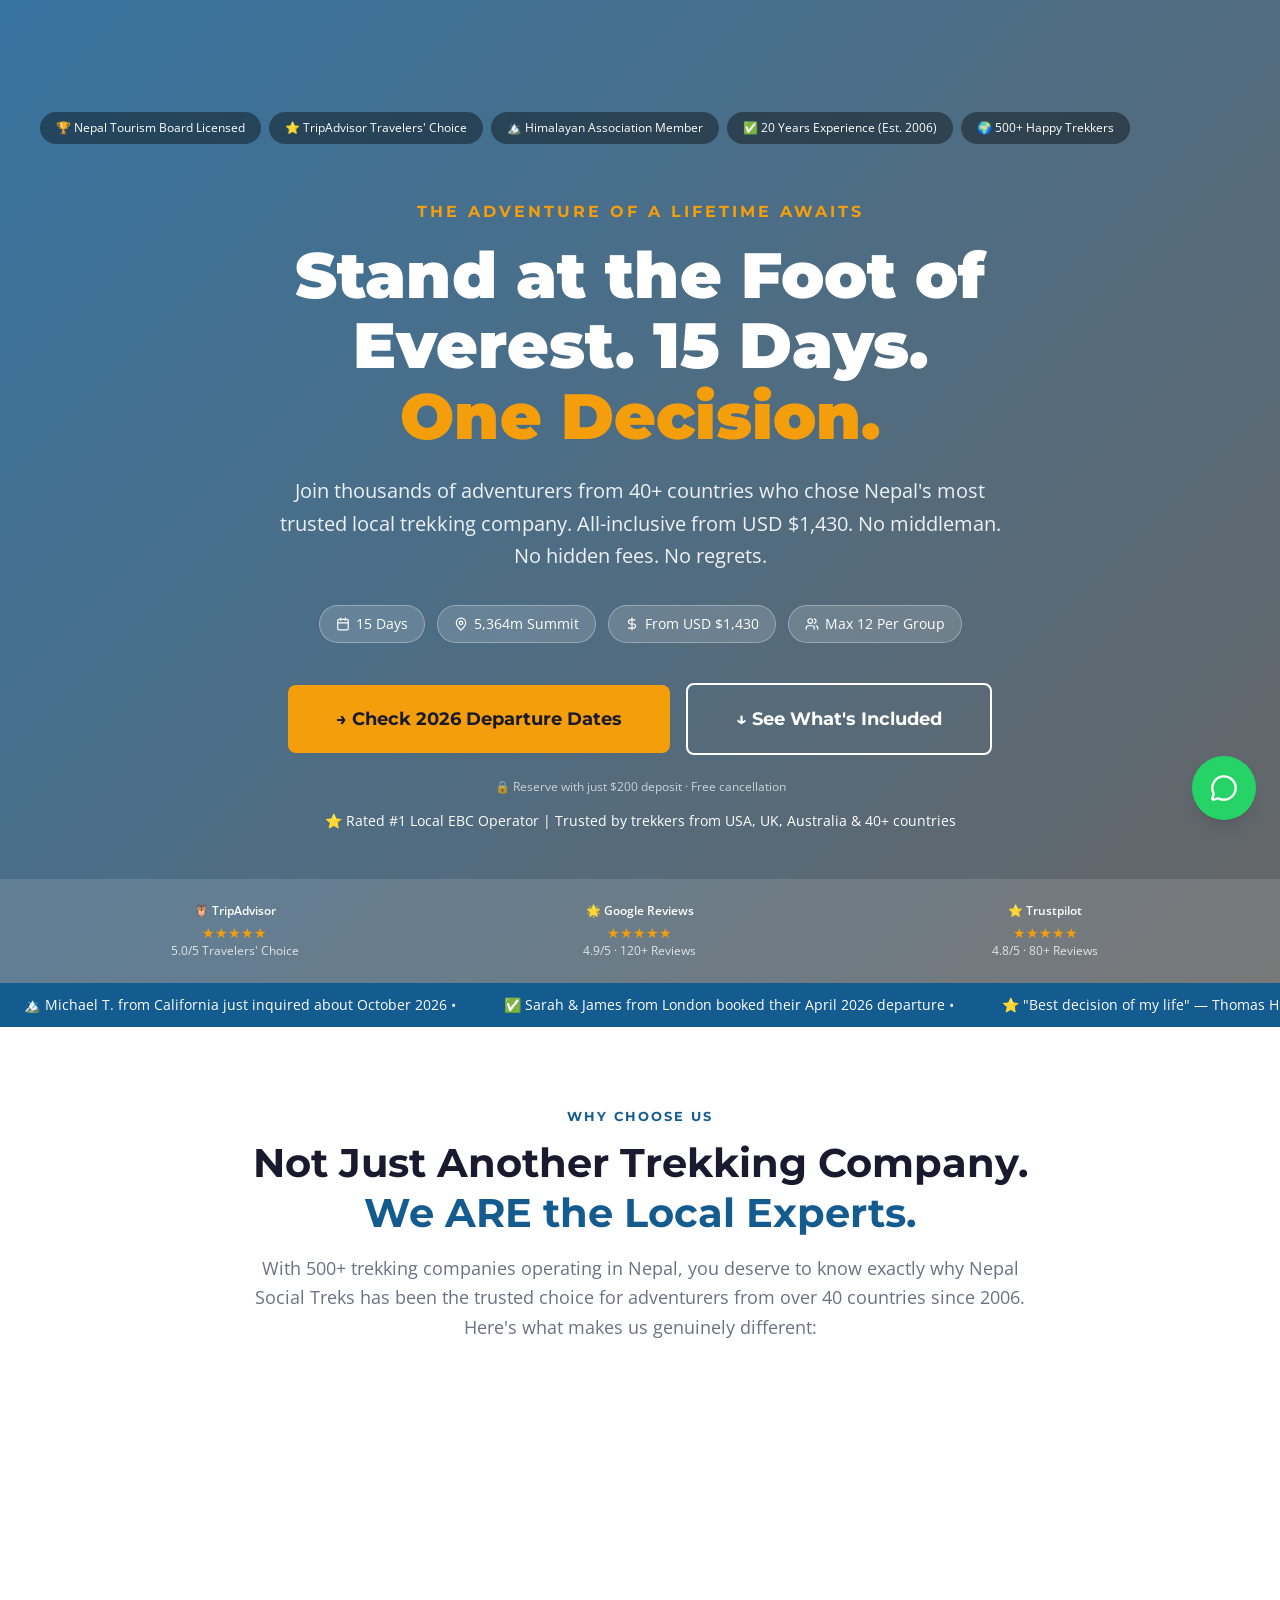
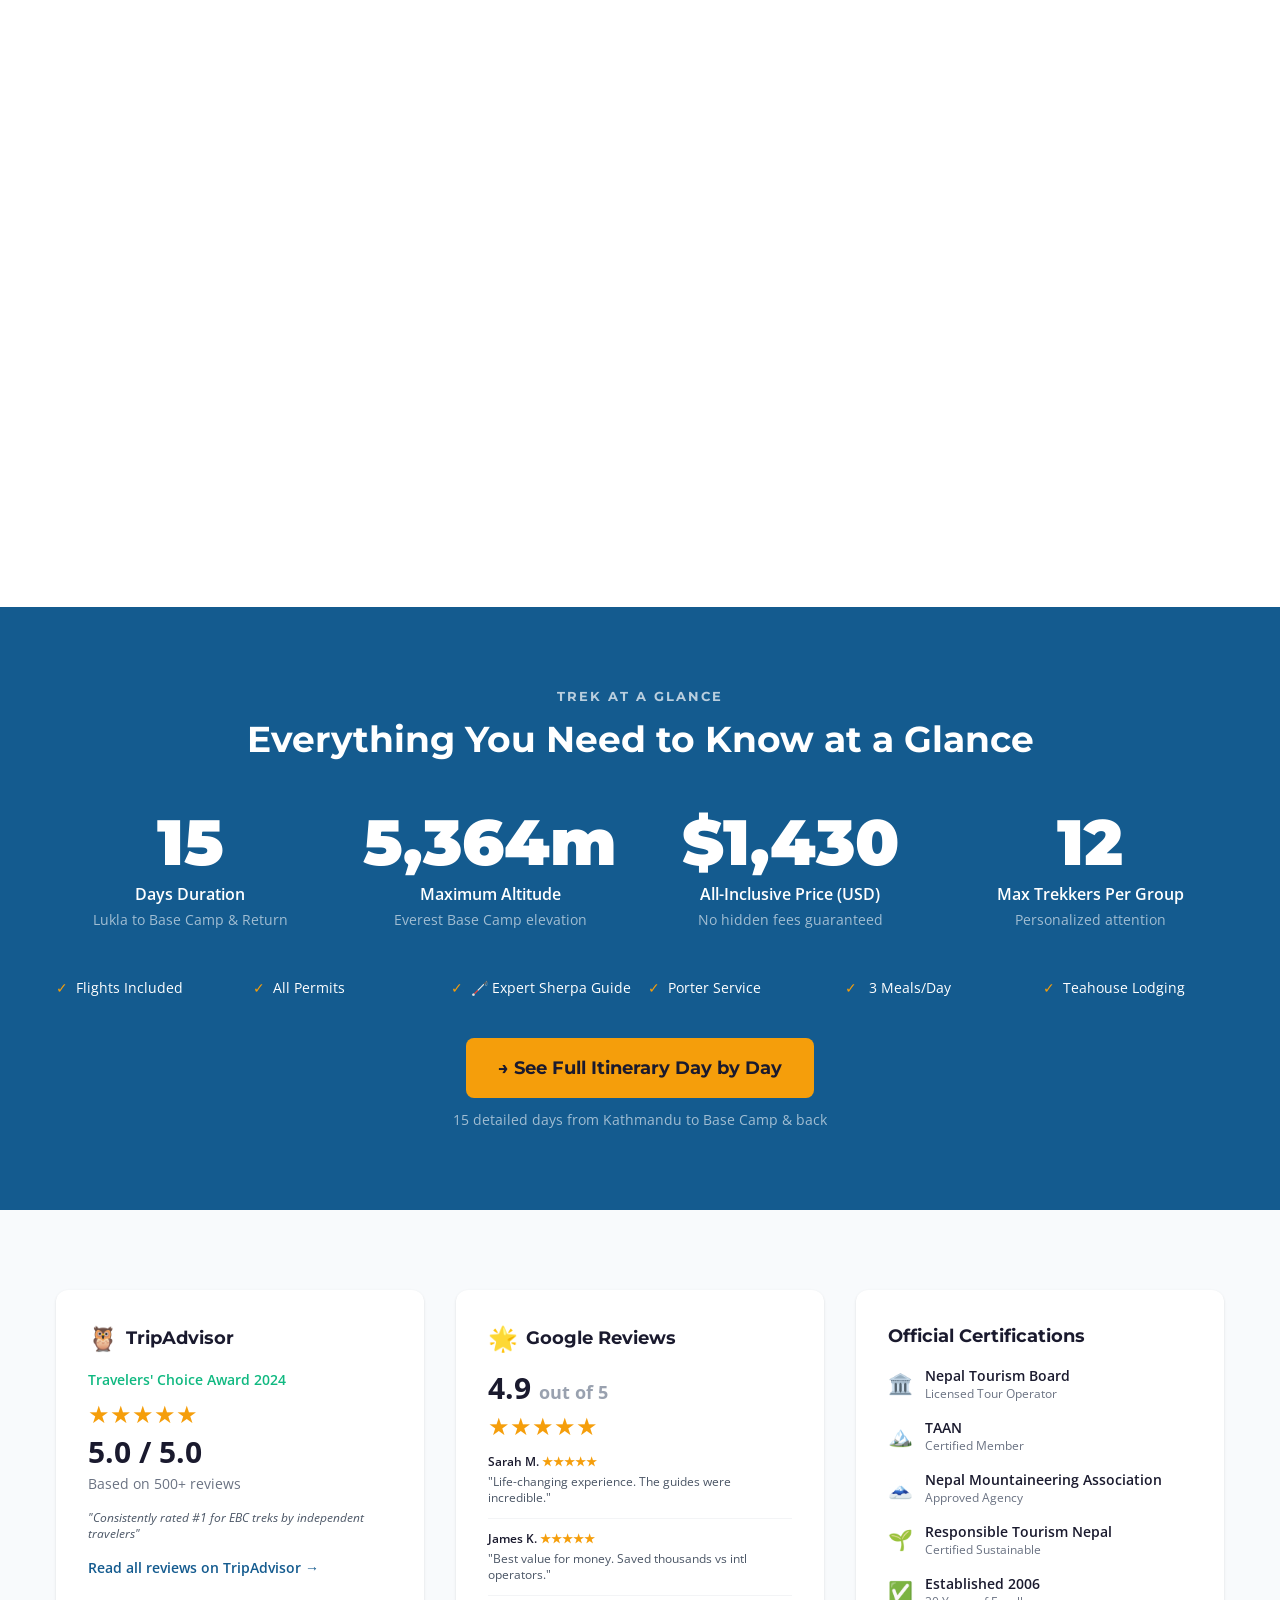
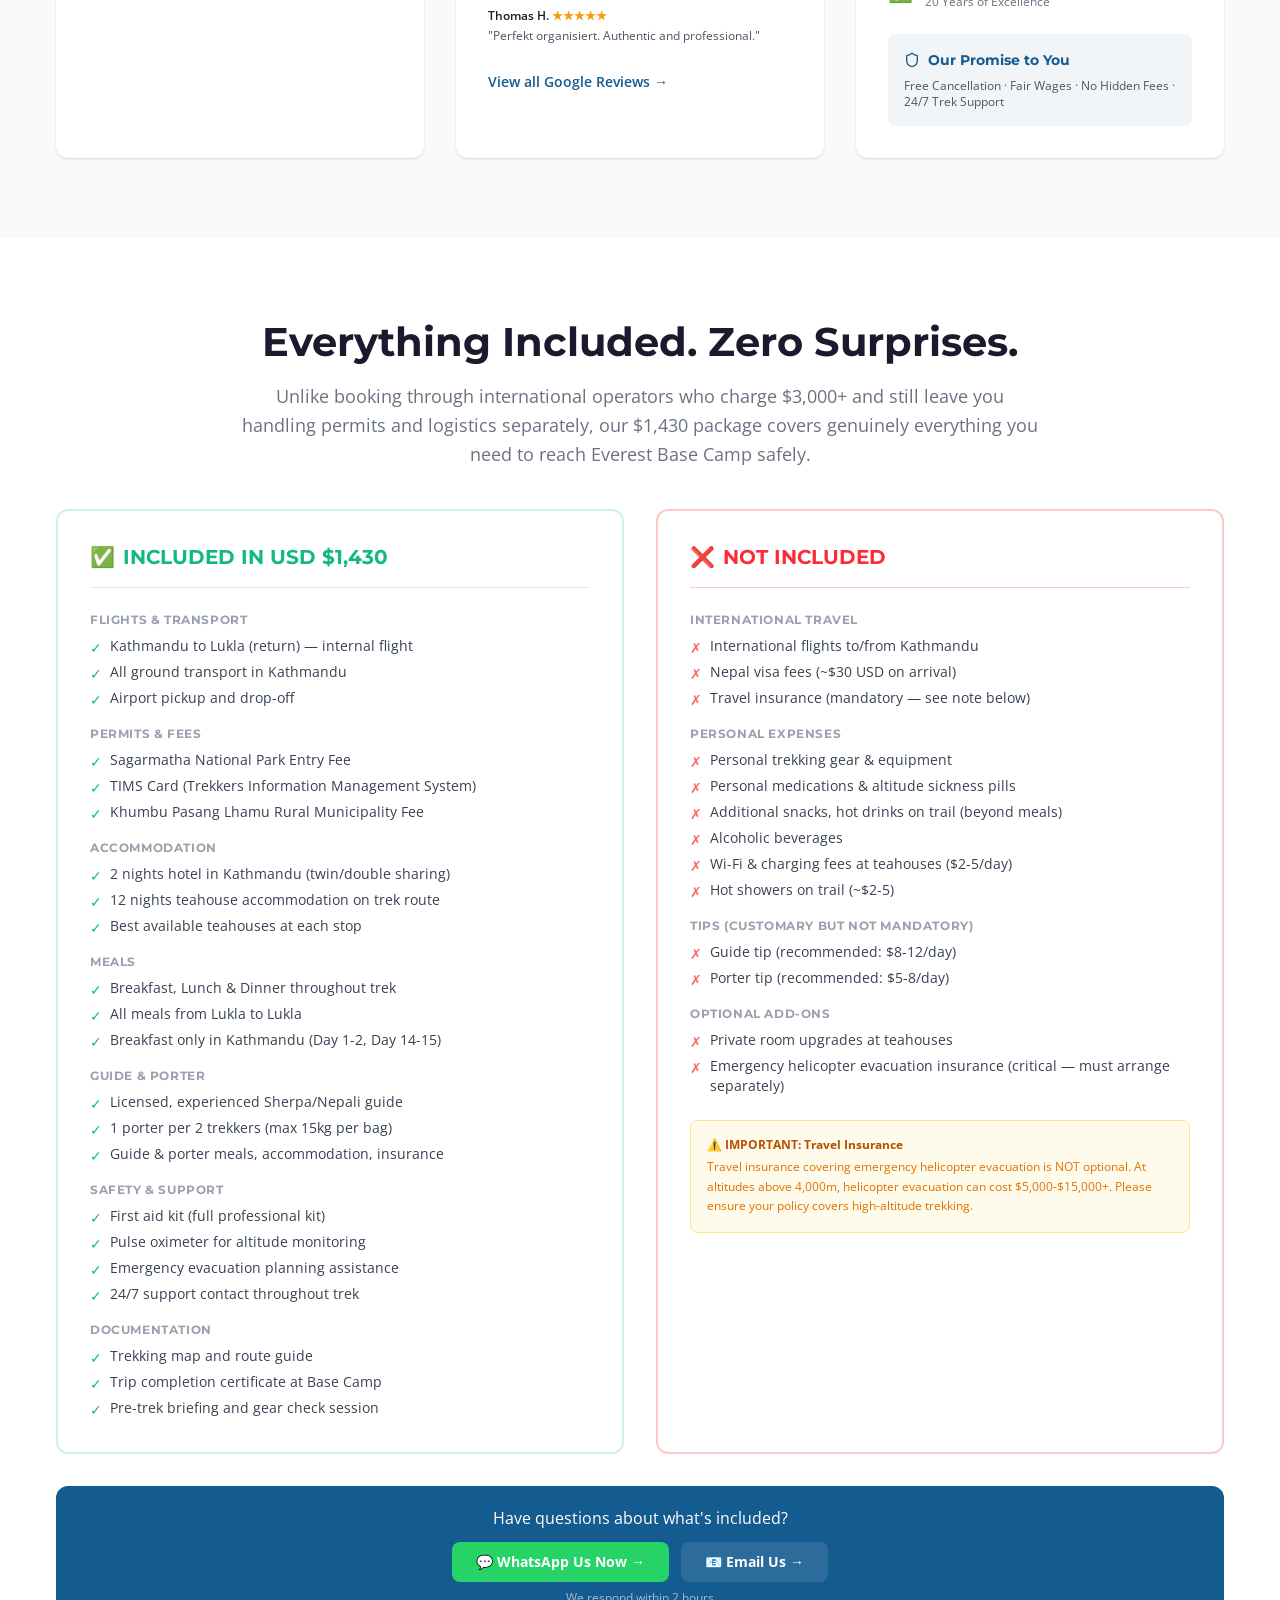
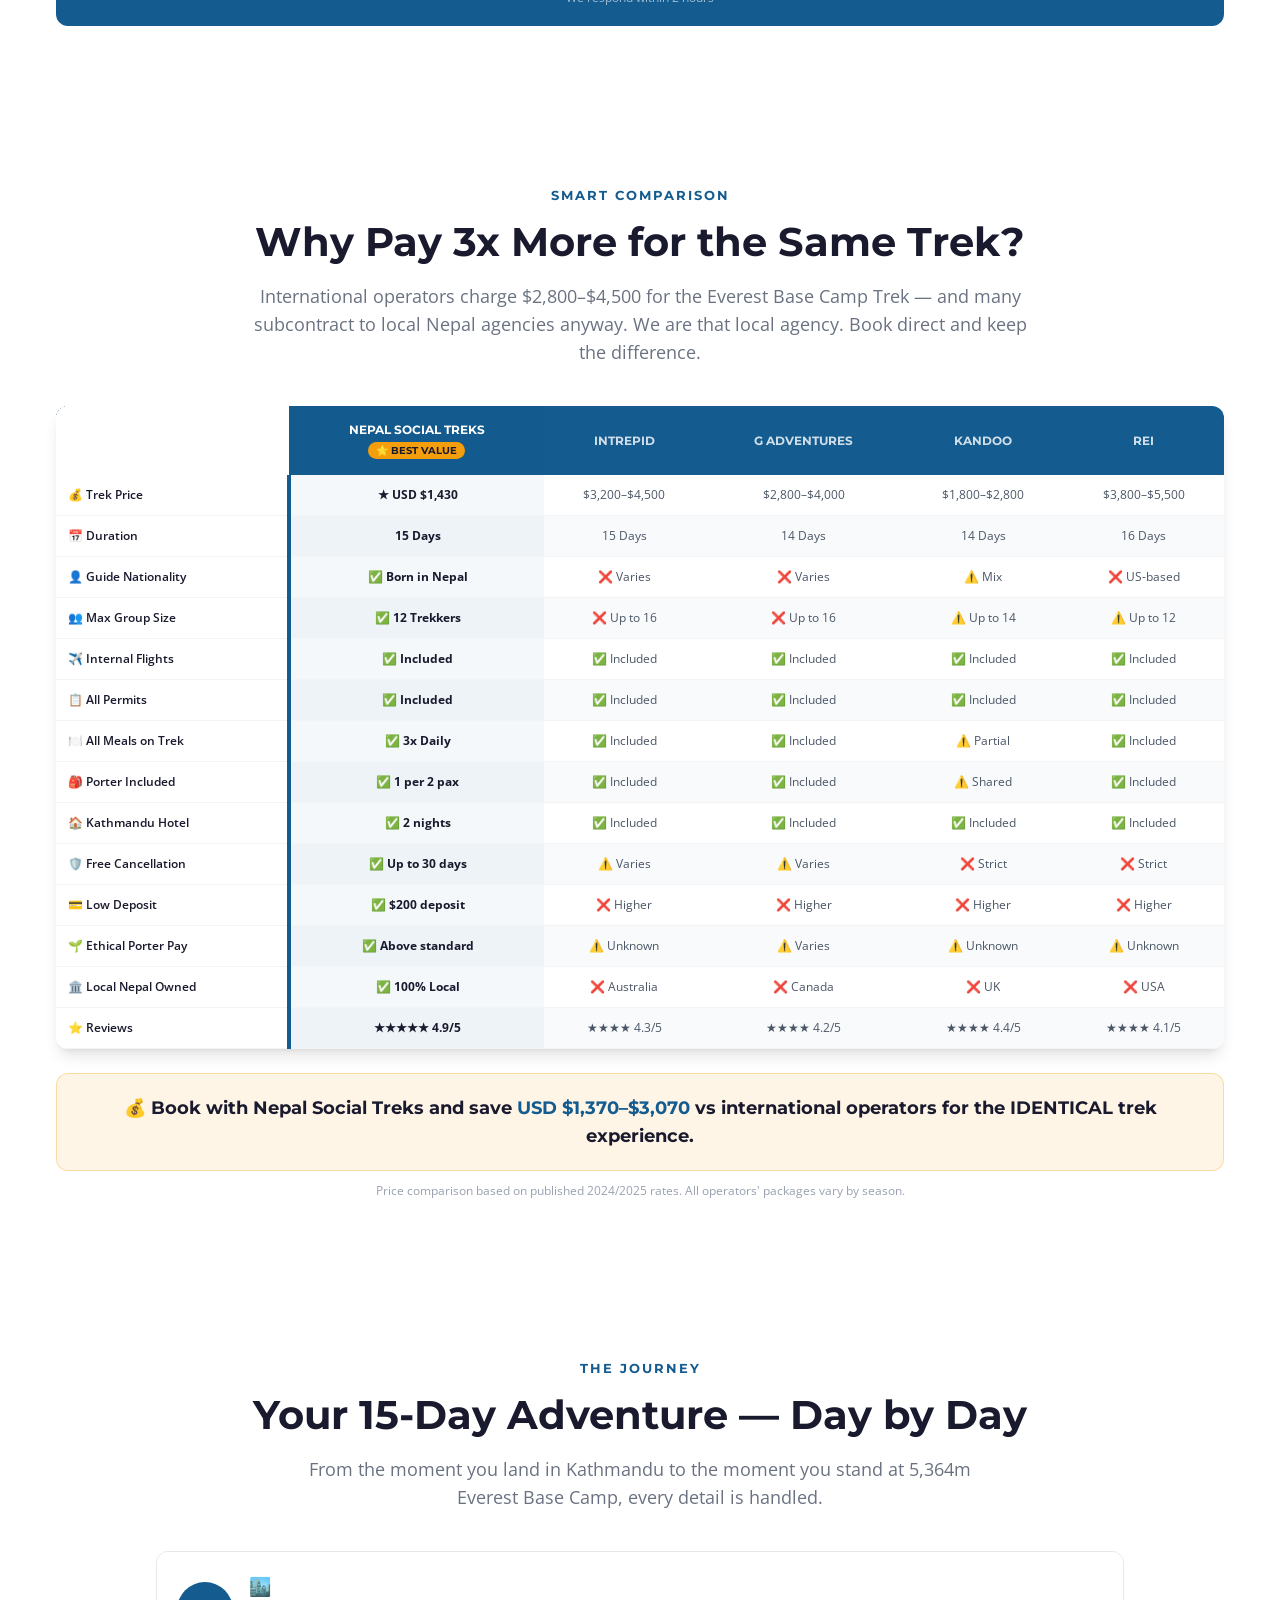
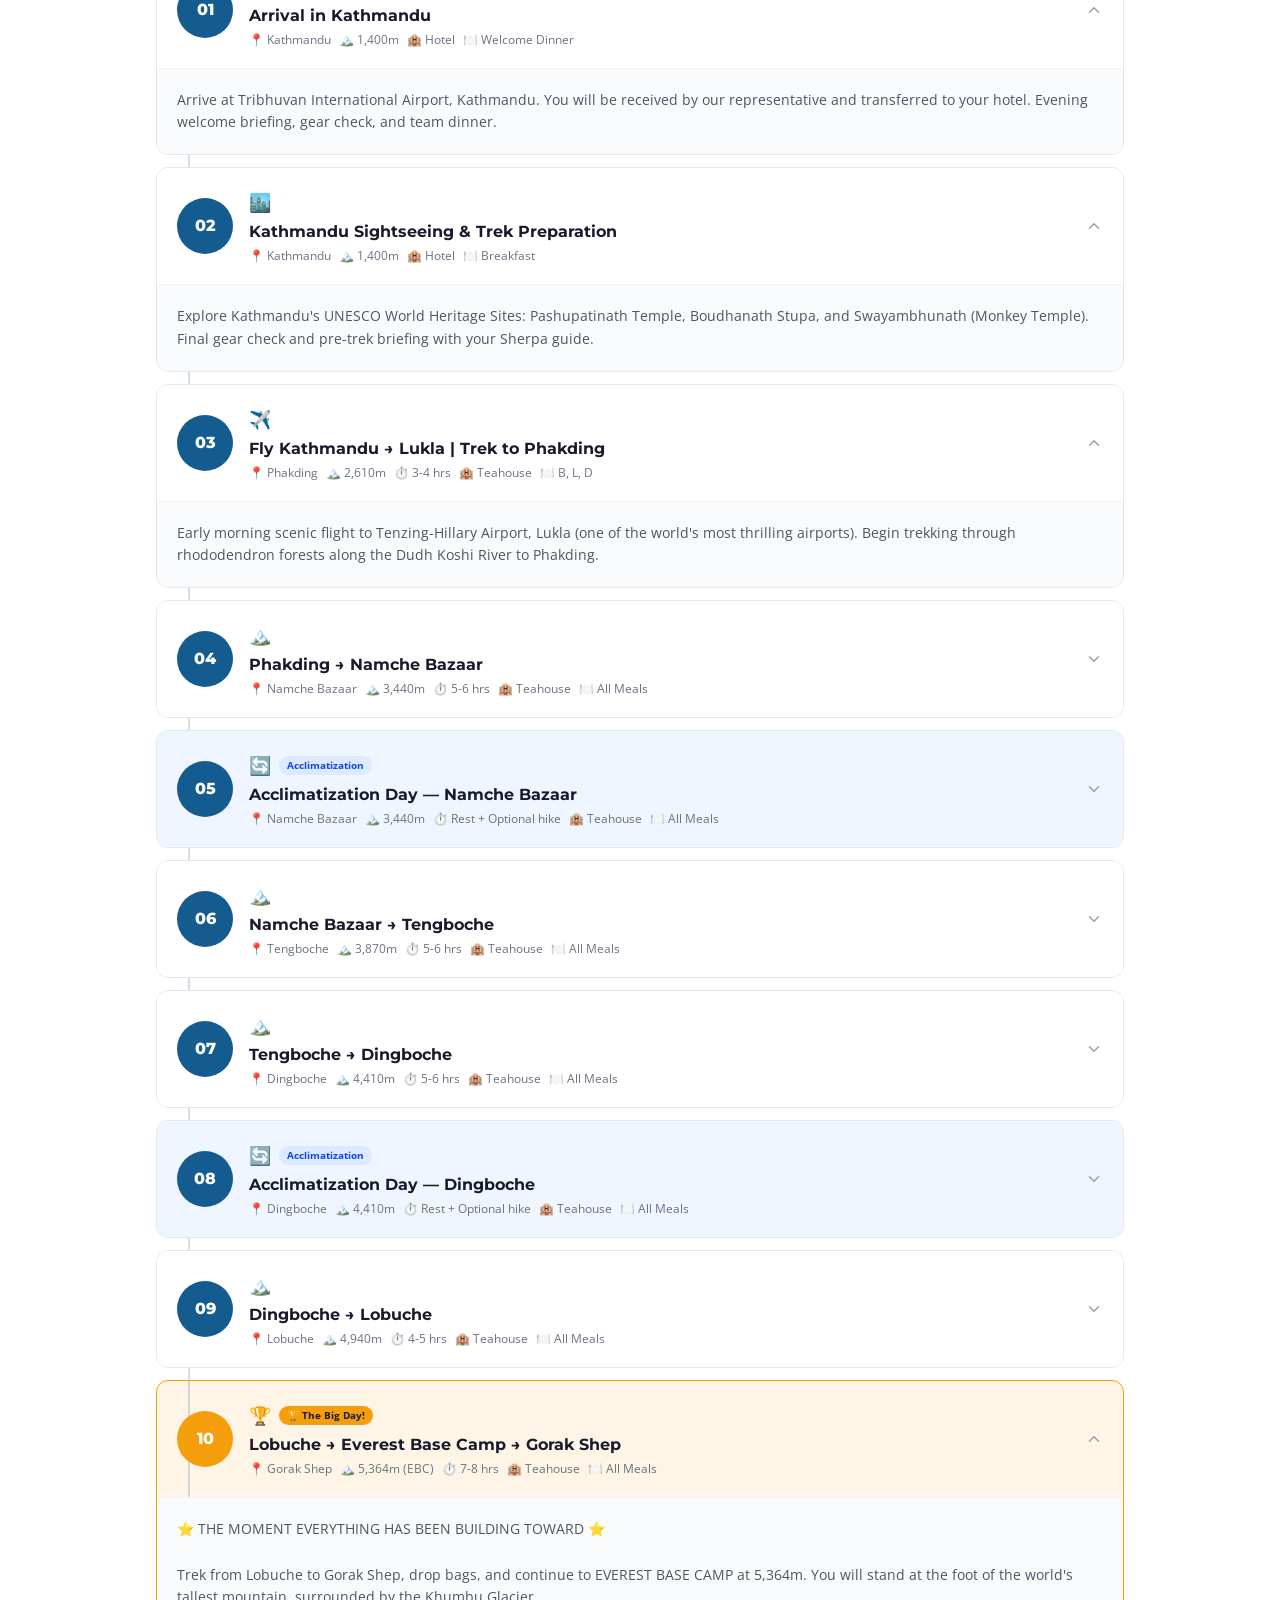
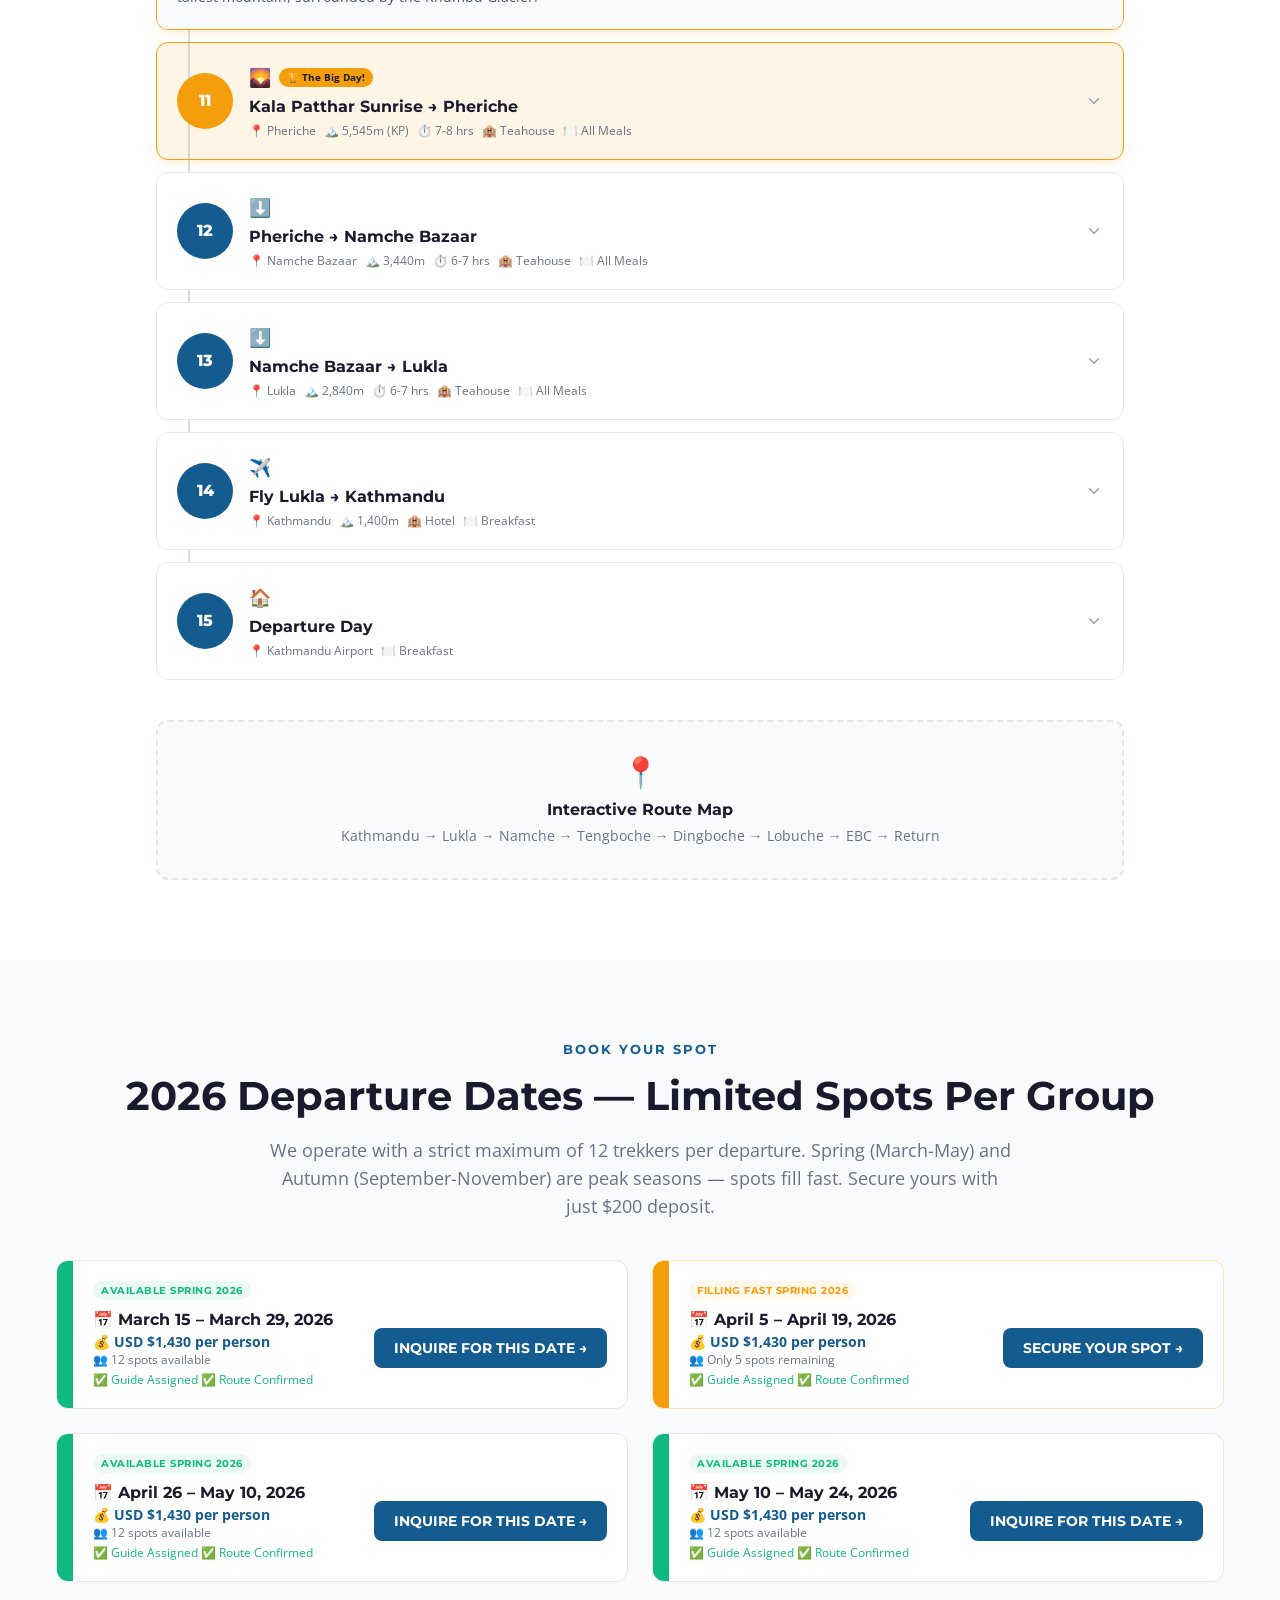
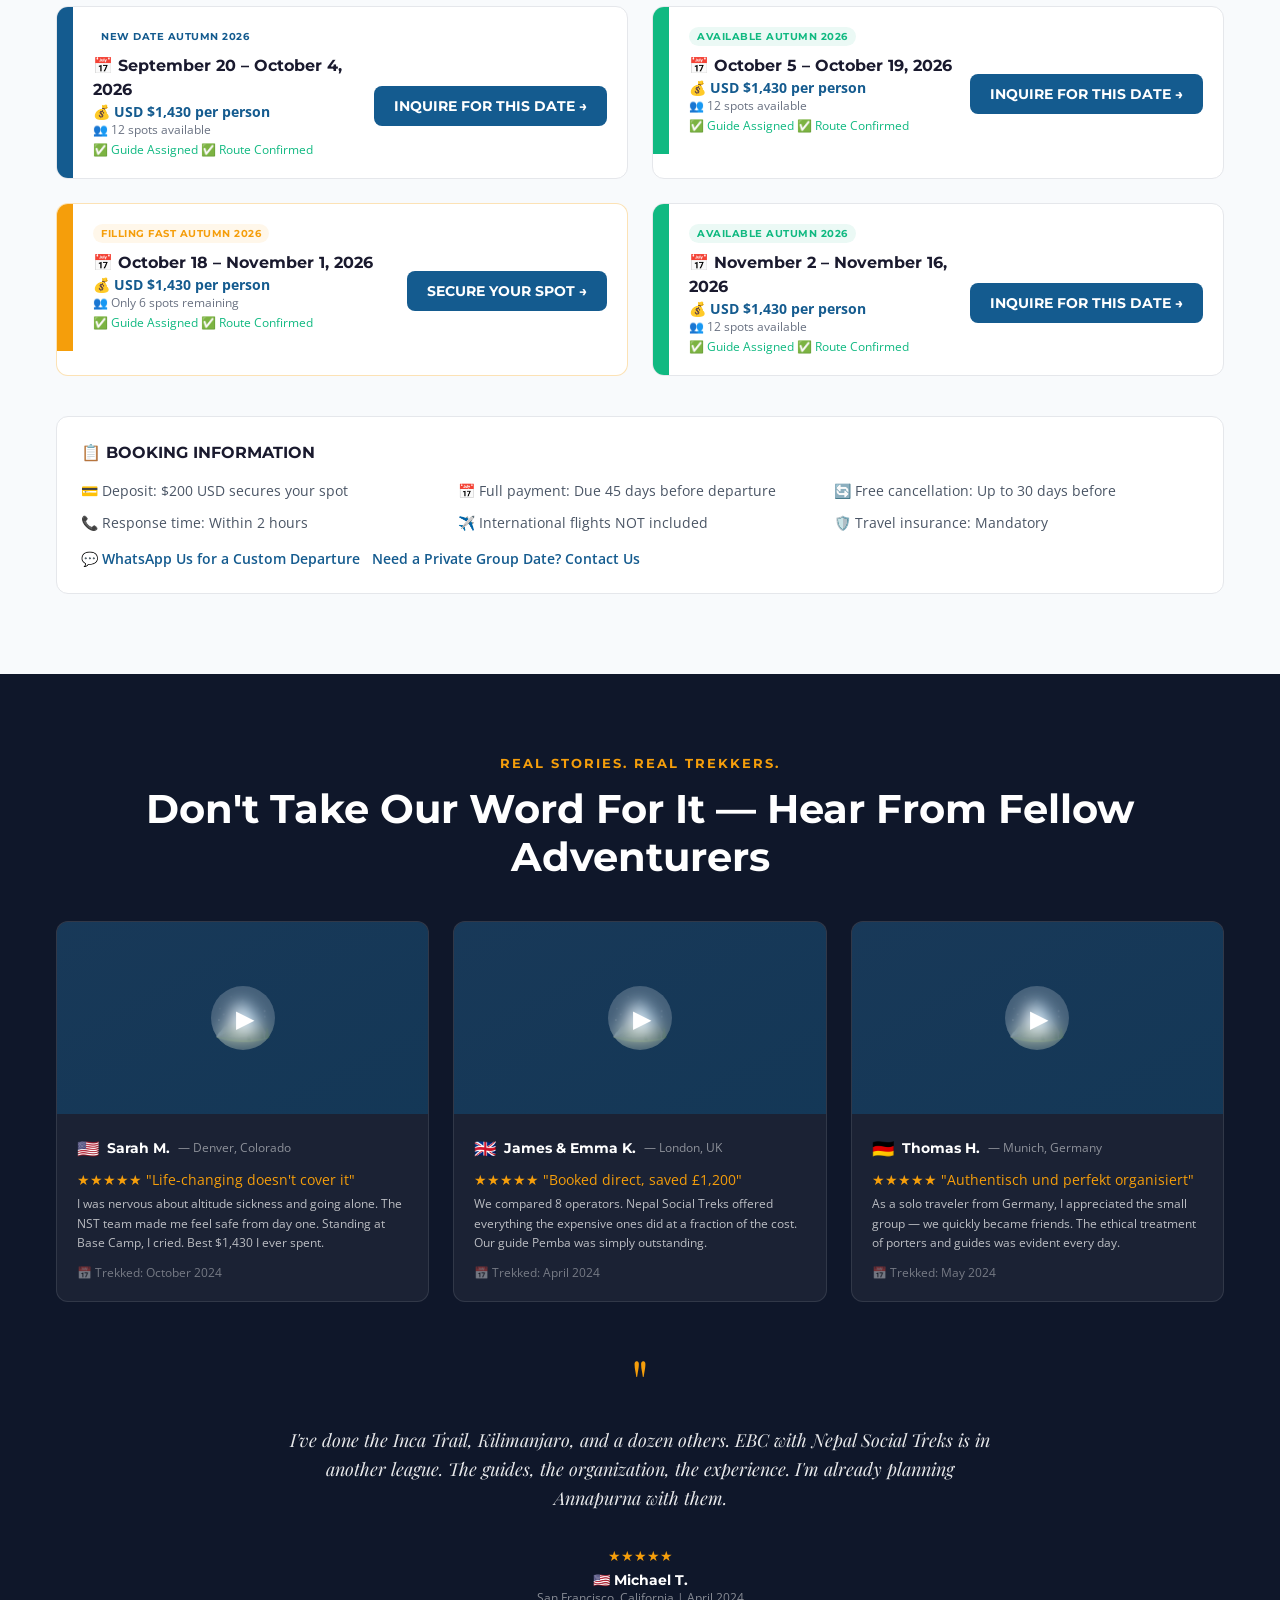
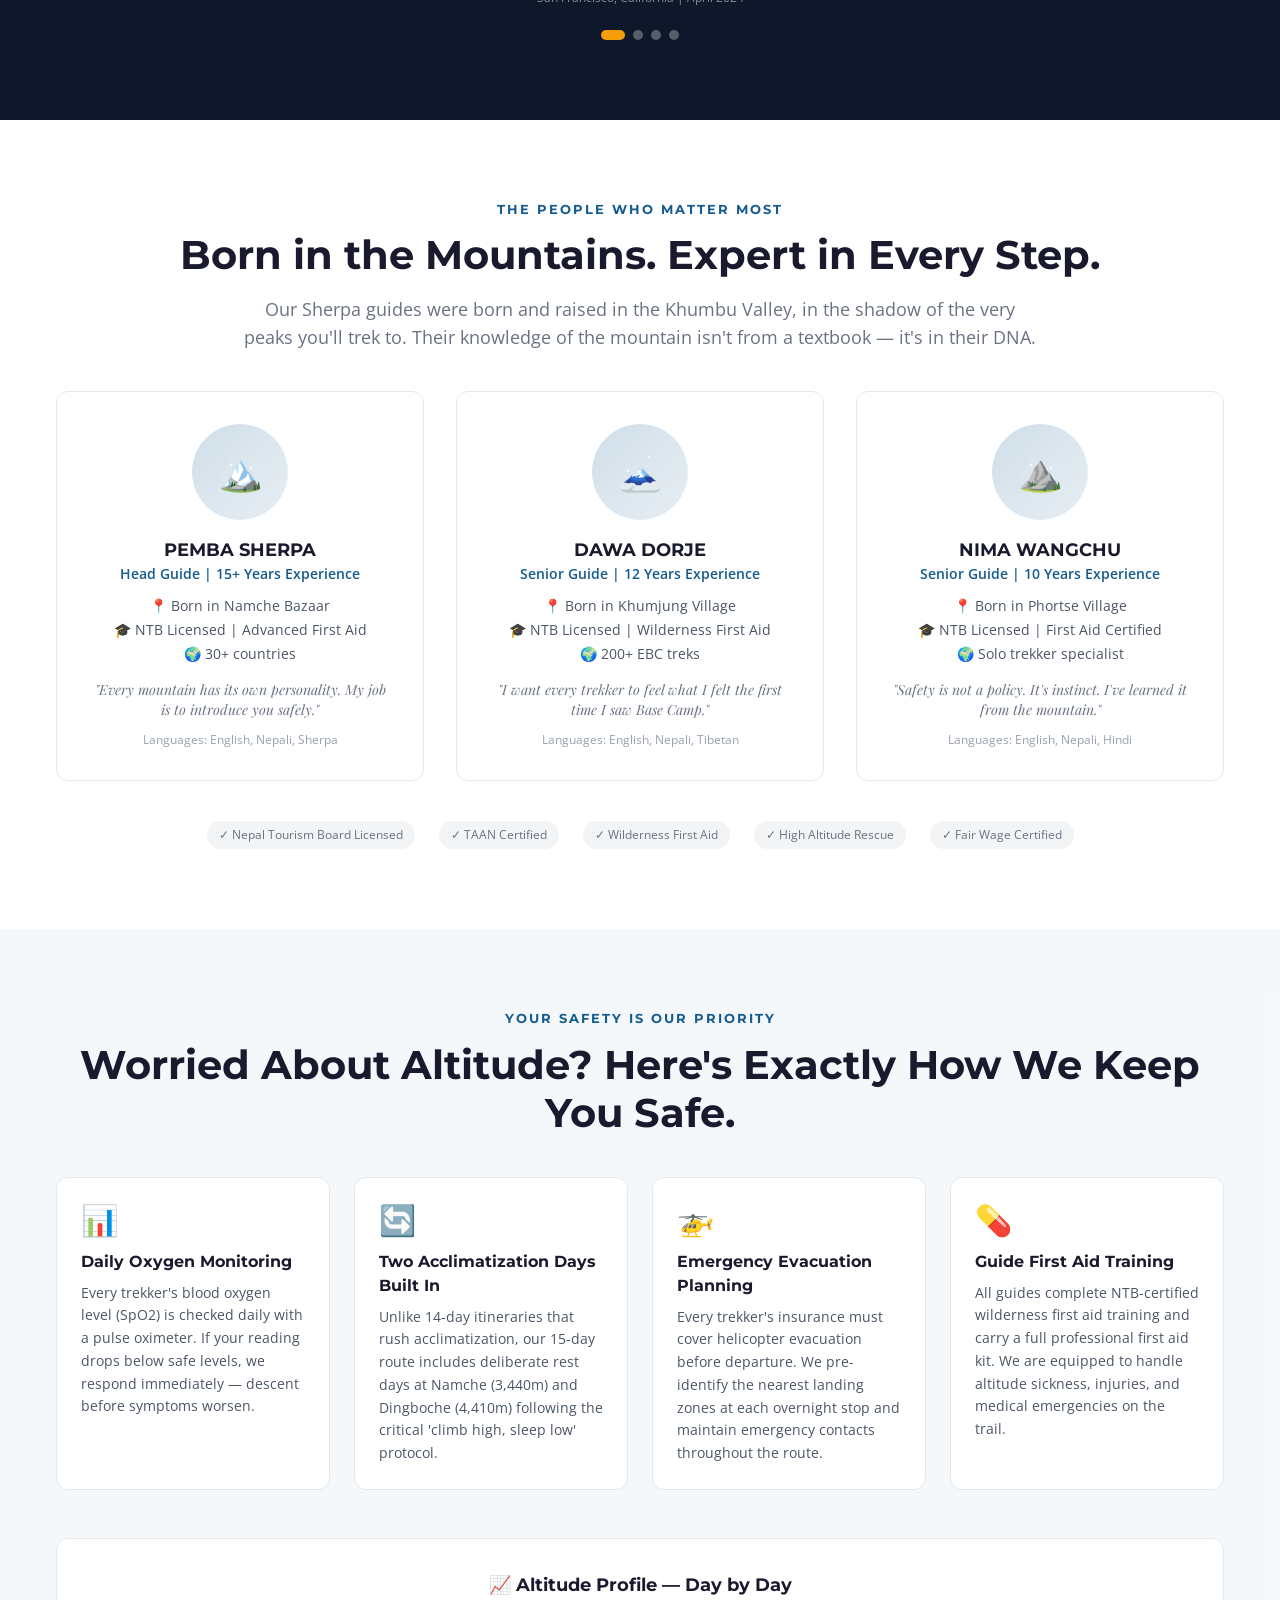
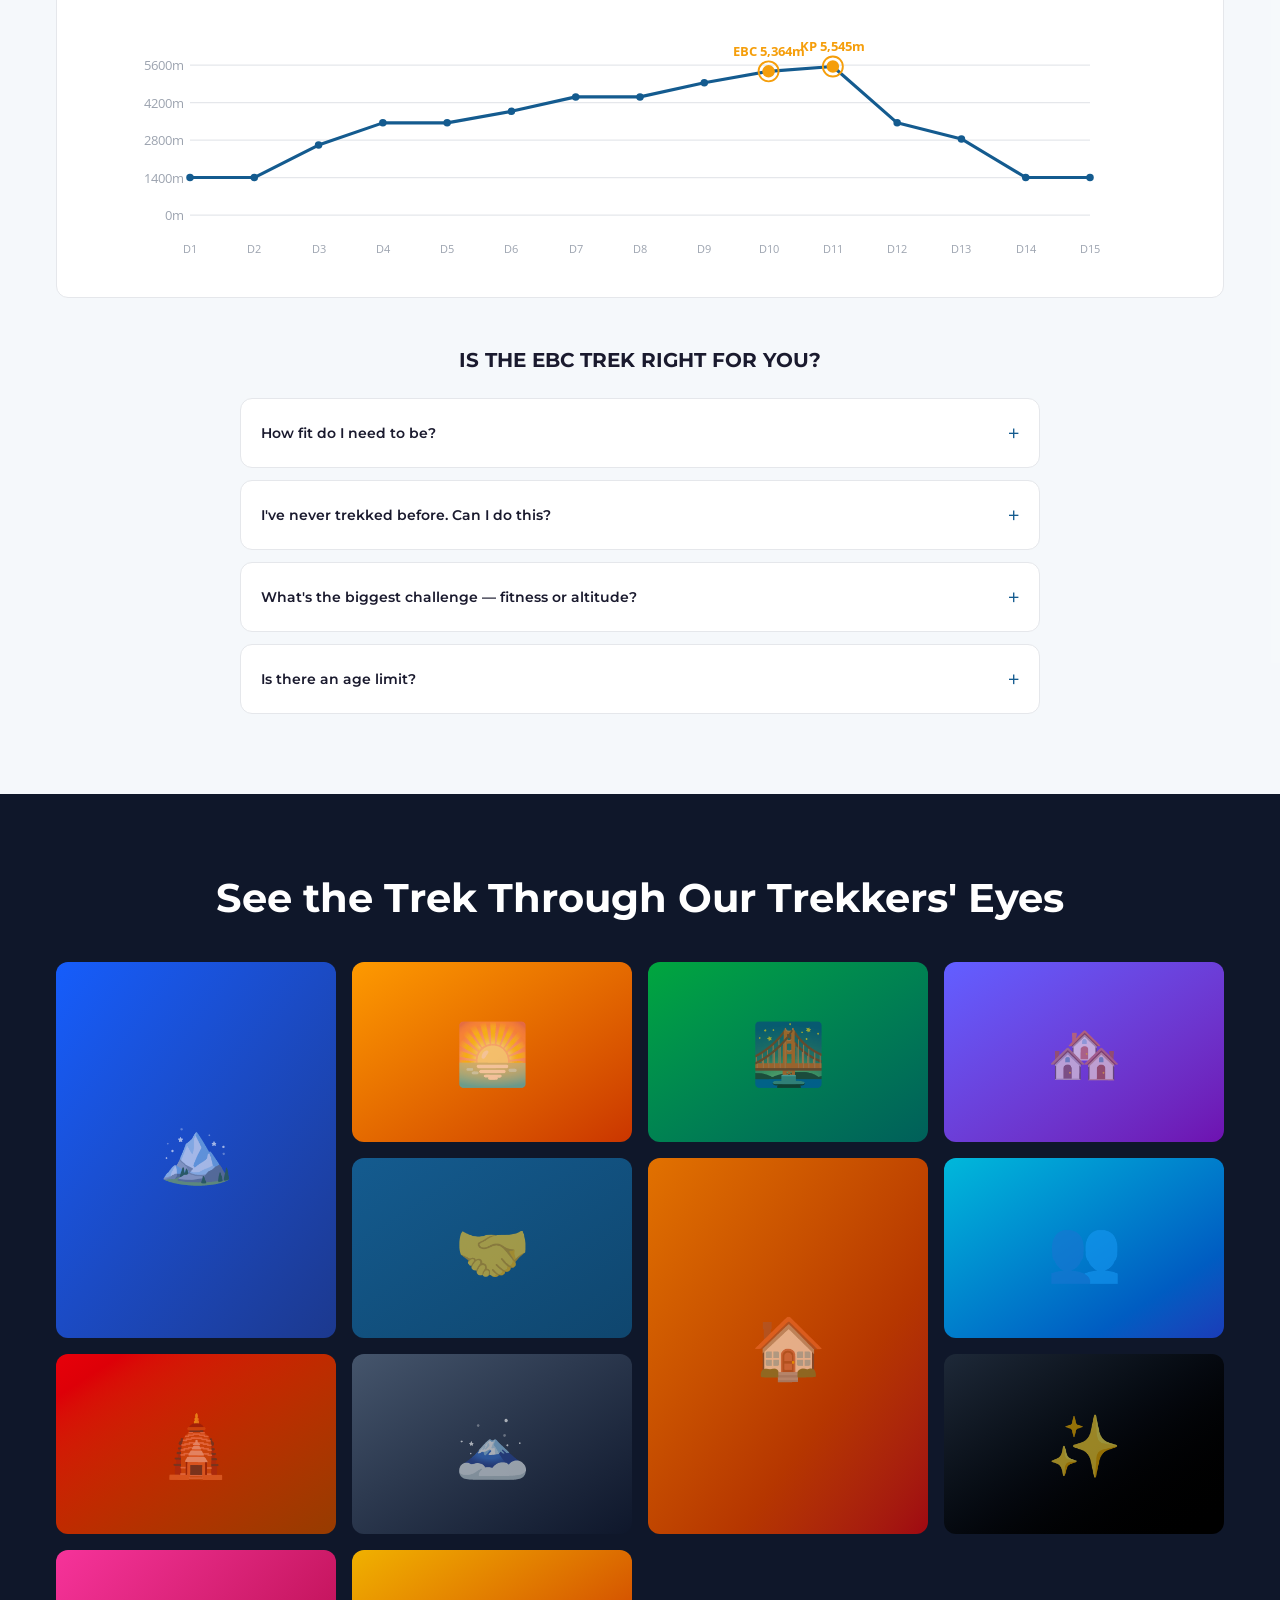
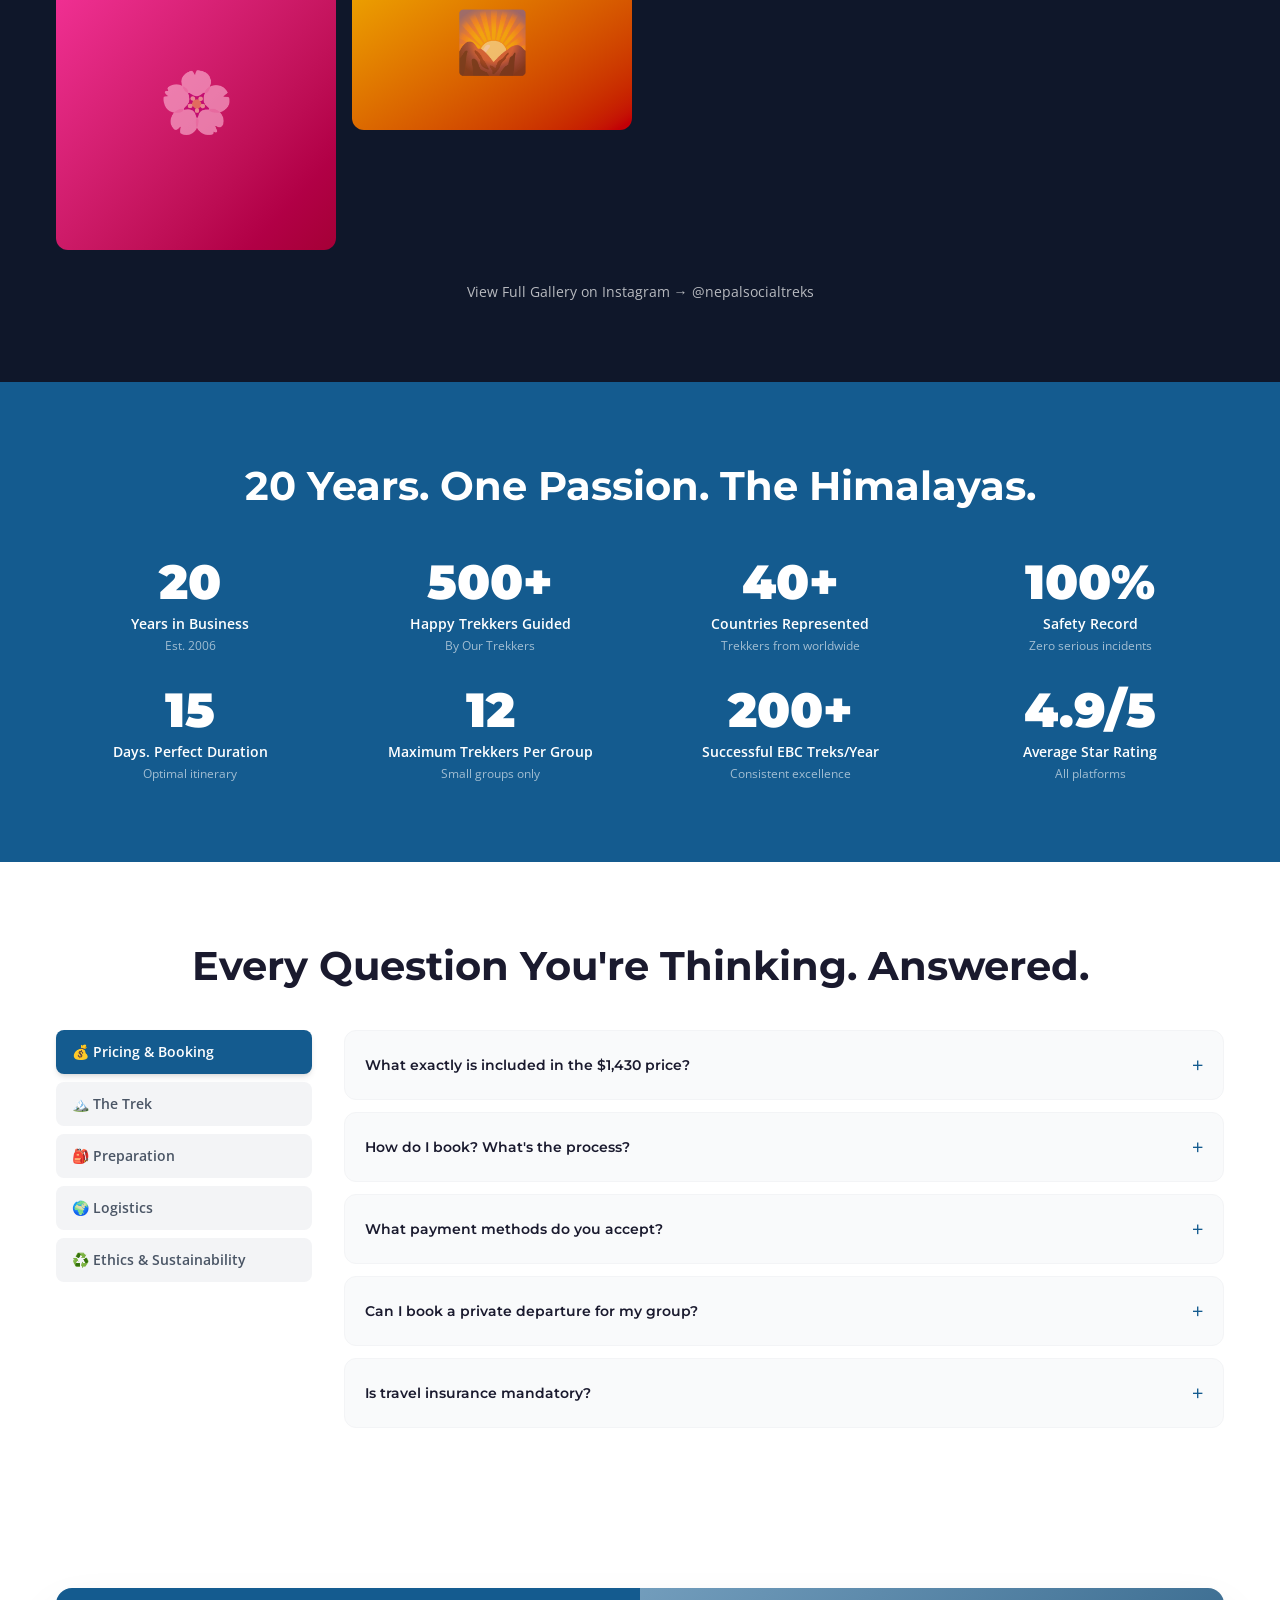
==== copied.html @ 4dfc7434 "Initial commit: EBC landing pages + certifications grid redesign Redesign the Official Certification" ====
<html lang="en">

<head>
    <meta charset="UTF-8">
    <meta name="viewport" content="width=device-width, initial-scale=1.0">
    <title>Everest Base Camp Trek 2026 | 15 Days from $1,430 | Nepal Social Treks</title>
    <meta name="description"
        content="Trek to Everest Base Camp with Nepal's #1 local trekking company. 15-day all-inclusive package from USD $1,430. Expert Sherpa guides, small groups (max 12), free cancellation. Est. 2006. Book direct &amp; save.">
    <link rel="preconnect" href="https://fonts.googleapis.com">
    <link rel="preconnect" href="https://fonts.gstatic.com" crossorigin="">
    <link
        href="https://fonts.googleapis.com/css2?family=Montserrat:wght@400;600;700;800;900&amp;family=Open+Sans:wght@400;500;600;700&amp;family=Playfair+Display:ital,wght@0,400;0,700;1,400;1,700&amp;display=swap"
        rel="stylesheet">
    <script type="module"
        crossorigin="">(function () { const h = document.createElement("link").relList; if (h && h.supports && h.supports("modulepreload")) return; for (const E of document.querySelectorAll('link[rel="modulepreload"]')) o(E); new MutationObserver(E => { for (const C of E) if (C.type === "childList") for (const U of C.addedNodes) U.tagName === "LINK" && U.rel === "modulepreload" && o(U) }).observe(document, { childList: !0, subtree: !0 }); function j(E) { const C = {}; return E.integrity && (C.integrity = E.integrity), E.referrerPolicy && (C.referrerPolicy = E.referrerPolicy), E.crossOrigin === "use-credentials" ? C.credentials = "include" : E.crossOrigin === "anonymous" ? C.credentials = "omit" : C.credentials = "same-origin", C } function o(E) { if (E.ep) return; E.ep = !0; const C = j(E); fetch(E.href, C) } })(); var cs = { exports: {} }, Sn = {}; var pd; function c0() { if (pd) return Sn; pd = 1; var y = Symbol.for("react.transitional.element"), h = Symbol.for("react.fragment"); function j(o, E, C) { var U = null; if (C !== void 0 && (U = "" + C), E.key !== void 0 && (U = "" + E.key), "key" in E) { C = {}; for (var be in E) be !== "key" && (C[be] = E[be]) } else C = E; return E = C.ref, { $$typeof: y, type: o, key: U, ref: E !== void 0 ? E : null, props: C } } return Sn.Fragment = h, Sn.jsx = j, Sn.jsxs = j, Sn } var vd; function s0() { return vd || (vd = 1, cs.exports = c0()), cs.exports } var u = s0(), ss = { exports: {} }, k = {}; var bd; function r0() { if (bd) return k; bd = 1; var y = Symbol.for("react.transitional.element"), h = Symbol.for("react.portal"), j = Symbol.for("react.fragment"), o = Symbol.for("react.strict_mode"), E = Symbol.for("react.profiler"), C = Symbol.for("react.consumer"), U = Symbol.for("react.context"), be = Symbol.for("react.forward_ref"), D = Symbol.for("react.suspense"), b = Symbol.for("react.memo"), Z = Symbol.for("react.lazy"), H = Symbol.for("react.activity"), le = Symbol.iterator; function Be(d) { return d === null || typeof d != "object" ? null : (d = le && d[le] || d["@@iterator"], typeof d == "function" ? d : null) } var Re = { isMounted: function () { return !1 }, enqueueForceUpdate: function () { }, enqueueReplaceState: function () { }, enqueueSetState: function () { } }, Oe = Object.assign, vt = {}; function $e(d, z, M) { this.props = d, this.context = z, this.refs = vt, this.updater = M || Re } $e.prototype.isReactComponent = {}, $e.prototype.setState = function (d, z) { if (typeof d != "object" && typeof d != "function" && d != null) throw Error("takes an object of state variables to update or a function which returns an object of state variables."); this.updater.enqueueSetState(this, d, z, "setState") }, $e.prototype.forceUpdate = function (d) { this.updater.enqueueForceUpdate(this, d, "forceUpdate") }; function $t() { } $t.prototype = $e.prototype; function we(d, z, M) { this.props = d, this.context = z, this.refs = vt, this.updater = M || Re } var st = we.prototype = new $t; st.constructor = we, Oe(st, $e.prototype), st.isPureReactComponent = !0; var Tt = Array.isArray; function Xe() { } var F = { H: null, A: null, T: null, S: null }, ke = Object.prototype.hasOwnProperty; function Et(d, z, M) { var R = M.ref; return { $$typeof: y, type: d, key: z, ref: R !== void 0 ? R : null, props: M } } function Ll(d, z) { return Et(d.type, z, d.props) } function At(d) { return typeof d == "object" && d !== null && d.$$typeof === y } function Ge(d) { var z = { "=": "=0", ":": "=2" }; return "$" + d.replace(/[=:]/g, function (M) { return z[M] }) } var Sl = /\/+/g; function Ct(d, z) { return typeof d == "object" && d !== null && d.key != null ? Ge("" + d.key) : z.toString(36) } function bt(d) { switch (d.status) { case "fulfilled": return d.value; case "rejected": throw d.reason; default: switch (typeof d.status == "string" ? d.then(Xe, Xe) : (d.status = "pending", d.then(function (z) { d.status === "pending" && (d.status = "fulfilled", d.value = z) }, function (z) { d.status === "pending" && (d.status = "rejected", d.reason = z) })), d.status) { case "fulfilled": return d.value; case "rejected": throw d.reason } }throw d } function S(d, z, M, R, G) { var K = typeof d; (K === "undefined" || K === "boolean") && (d = null); var ae = !1; if (d === null) ae = !0; else switch (K) { case "bigint": case "string": case "number": ae = !0; break; case "object": switch (d.$$typeof) { case y: case h: ae = !0; break; case Z: return ae = d._init, S(ae(d._payload), z, M, R, G) } }if (ae) return G = G(d), ae = R === "" ? "." + Ct(d, 0) : R, Tt(G) ? (M = "", ae != null && (M = ae.replace(Sl, "$&/") + "/"), S(G, z, M, "", function (Oa) { return Oa })) : G != null && (At(G) && (G = Ll(G, M + (G.key == null || d && d.key === G.key ? "" : ("" + G.key).replace(Sl, "$&/") + "/") + ae)), z.push(G)), 1; ae = 0; var qe = R === "" ? "." : R + ":"; if (Tt(d)) for (var ye = 0; ye < d.length; ye++)R = d[ye], K = qe + Ct(R, ye), ae += S(R, z, M, K, G); else if (ye = Be(d), typeof ye == "function") for (d = ye.call(d), ye = 0; !(R = d.next()).done;)R = R.value, K = qe + Ct(R, ye++), ae += S(R, z, M, K, G); else if (K === "object") { if (typeof d.then == "function") return S(bt(d), z, M, R, G); throw z = String(d), Error("Objects are not valid as a React child (found: " + (z === "[object Object]" ? "object with keys {" + Object.keys(d).join(", ") + "}" : z) + "). If you meant to render a collection of children, use an array instead.") } return ae } function O(d, z, M) { if (d == null) return d; var R = [], G = 0; return S(d, R, "", "", function (K) { return z.call(M, K, G++) }), R } function X(d) { if (d._status === -1) { var z = d._result; z = z(), z.then(function (M) { (d._status === 0 || d._status === -1) && (d._status = 1, d._result = M) }, function (M) { (d._status === 0 || d._status === -1) && (d._status = 2, d._result = M) }), d._status === -1 && (d._status = 0, d._result = z) } if (d._status === 1) return d._result.default; throw d._result } var ue = typeof reportError == "function" ? reportError : function (d) { if (typeof window == "object" && typeof window.ErrorEvent == "function") { var z = new window.ErrorEvent("error", { bubbles: !0, cancelable: !0, message: typeof d == "object" && d !== null && typeof d.message == "string" ? String(d.message) : String(d), error: d }); if (!window.dispatchEvent(z)) return } else if (typeof process == "object" && typeof process.emit == "function") { process.emit("uncaughtException", d); return } console.error(d) }, fe = { map: O, forEach: function (d, z, M) { O(d, function () { z.apply(this, arguments) }, M) }, count: function (d) { var z = 0; return O(d, function () { z++ }), z }, toArray: function (d) { return O(d, function (z) { return z }) || [] }, only: function (d) { if (!At(d)) throw Error("React.Children.only expected to receive a single React element child."); return d } }; return k.Activity = H, k.Children = fe, k.Component = $e, k.Fragment = j, k.Profiler = E, k.PureComponent = we, k.StrictMode = o, k.Suspense = D, k.__CLIENT_INTERNALS_DO_NOT_USE_OR_WARN_USERS_THEY_CANNOT_UPGRADE = F, k.__COMPILER_RUNTIME = { __proto__: null, c: function (d) { return F.H.useMemoCache(d) } }, k.cache = function (d) { return function () { return d.apply(null, arguments) } }, k.cacheSignal = function () { return null }, k.cloneElement = function (d, z, M) { if (d == null) throw Error("The argument must be a React element, but you passed " + d + "."); var R = Oe({}, d.props), G = d.key; if (z != null) for (K in z.key !== void 0 && (G = "" + z.key), z) !ke.call(z, K) || K === "key" || K === "__self" || K === "__source" || K === "ref" && z.ref === void 0 || (R[K] = z[K]); var K = arguments.length - 2; if (K === 1) R.children = M; else if (1 < K) { for (var ae = Array(K), qe = 0; qe < K; qe++)ae[qe] = arguments[qe + 2]; R.children = ae } return Et(d.type, G, R) }, k.createContext = function (d) { return d = { $$typeof: U, _currentValue: d, _currentValue2: d, _threadCount: 0, Provider: null, Consumer: null }, d.Provider = d, d.Consumer = { $$typeof: C, _context: d }, d }, k.createElement = function (d, z, M) { var R, G = {}, K = null; if (z != null) for (R in z.key !== void 0 && (K = "" + z.key), z) ke.call(z, R) && R !== "key" && R !== "__self" && R !== "__source" && (G[R] = z[R]); var ae = arguments.length - 2; if (ae === 1) G.children = M; else if (1 < ae) { for (var qe = Array(ae), ye = 0; ye < ae; ye++)qe[ye] = arguments[ye + 2]; G.children = qe } if (d && d.defaultProps) for (R in ae = d.defaultProps, ae) G[R] === void 0 && (G[R] = ae[R]); return Et(d, K, G) }, k.createRef = function () { return { current: null } }, k.forwardRef = function (d) { return { $$typeof: be, render: d } }, k.isValidElement = At, k.lazy = function (d) { return { $$typeof: Z, _payload: { _status: -1, _result: d }, _init: X } }, k.memo = function (d, z) { return { $$typeof: b, type: d, compare: z === void 0 ? null : z } }, k.startTransition = function (d) { var z = F.T, M = {}; F.T = M; try { var R = d(), G = F.S; G !== null && G(M, R), typeof R == "object" && R !== null && typeof R.then == "function" && R.then(Xe, ue) } catch (K) { ue(K) } finally { z !== null && M.types !== null && (z.types = M.types), F.T = z } }, k.unstable_useCacheRefresh = function () { return F.H.useCacheRefresh() }, k.use = function (d) { return F.H.use(d) }, k.useActionState = function (d, z, M) { return F.H.useActionState(d, z, M) }, k.useCallback = function (d, z) { return F.H.useCallback(d, z) }, k.useContext = function (d) { return F.H.useContext(d) }, k.useDebugValue = function () { }, k.useDeferredValue = function (d, z) { return F.H.useDeferredValue(d, z) }, k.useEffect = function (d, z) { return F.H.useEffect(d, z) }, k.useEffectEvent = function (d) { return F.H.useEffectEvent(d) }, k.useId = function () { return F.H.useId() }, k.useImperativeHandle = function (d, z, M) { return F.H.useImperativeHandle(d, z, M) }, k.useInsertionEffect = function (d, z) { return F.H.useInsertionEffect(d, z) }, k.useLayoutEffect = function (d, z) { return F.H.useLayoutEffect(d, z) }, k.useMemo = function (d, z) { return F.H.useMemo(d, z) }, k.useOptimistic = function (d, z) { return F.H.useOptimistic(d, z) }, k.useReducer = function (d, z, M) { return F.H.useReducer(d, z, M) }, k.useRef = function (d) { return F.H.useRef(d) }, k.useState = function (d) { return F.H.useState(d) }, k.useSyncExternalStore = function (d, z, M) { return F.H.useSyncExternalStore(d, z, M) }, k.useTransition = function () { return F.H.useTransition() }, k.version = "19.2.3", k } var Nd; function hs() { return Nd || (Nd = 1, ss.exports = r0()), ss.exports } var q = hs(), rs = { exports: {} }, jn = {}, fs = { exports: {} }, os = {}; var Sd; function f0() { return Sd || (Sd = 1, (function (y) { function h(S, O) { var X = S.length; S.push(O); e: for (; 0 < X;) { var ue = X - 1 >>> 1, fe = S[ue]; if (0 < E(fe, O)) S[ue] = O, S[X] = fe, X = ue; else break e } } function j(S) { return S.length === 0 ? null : S[0] } function o(S) { if (S.length === 0) return null; var O = S[0], X = S.pop(); if (X !== O) { S[0] = X; e: for (var ue = 0, fe = S.length, d = fe >>> 1; ue < d;) { var z = 2 * (ue + 1) - 1, M = S[z], R = z + 1, G = S[R]; if (0 > E(M, X)) R < fe && 0 > E(G, M) ? (S[ue] = G, S[R] = X, ue = R) : (S[ue] = M, S[z] = X, ue = z); else if (R < fe && 0 > E(G, X)) S[ue] = G, S[R] = X, ue = R; else break e } } return O } function E(S, O) { var X = S.sortIndex - O.sortIndex; return X !== 0 ? X : S.id - O.id } if (y.unstable_now = void 0, typeof performance == "object" && typeof performance.now == "function") { var C = performance; y.unstable_now = function () { return C.now() } } else { var U = Date, be = U.now(); y.unstable_now = function () { return U.now() - be } } var D = [], b = [], Z = 1, H = null, le = 3, Be = !1, Re = !1, Oe = !1, vt = !1, $e = typeof setTimeout == "function" ? setTimeout : null, $t = typeof clearTimeout == "function" ? clearTimeout : null, we = typeof setImmediate < "u" ? setImmediate : null; function st(S) { for (var O = j(b); O !== null;) { if (O.callback === null) o(b); else if (O.startTime <= S) o(b), O.sortIndex = O.expirationTime, h(D, O); else break; O = j(b) } } function Tt(S) { if (Oe = !1, st(S), !Re) if (j(D) !== null) Re = !0, Xe || (Xe = !0, Ge()); else { var O = j(b); O !== null && bt(Tt, O.startTime - S) } } var Xe = !1, F = -1, ke = 5, Et = -1; function Ll() { return vt ? !0 : !(y.unstable_now() - Et < ke) } function At() { if (vt = !1, Xe) { var S = y.unstable_now(); Et = S; var O = !0; try { e: { Re = !1, Oe && (Oe = !1, $t(F), F = -1), Be = !0; var X = le; try { t: { for (st(S), H = j(D); H !== null && !(H.expirationTime > S && Ll());) { var ue = H.callback; if (typeof ue == "function") { H.callback = null, le = H.priorityLevel; var fe = ue(H.expirationTime <= S); if (S = y.unstable_now(), typeof fe == "function") { H.callback = fe, st(S), O = !0; break t } H === j(D) && o(D), st(S) } else o(D); H = j(D) } if (H !== null) O = !0; else { var d = j(b); d !== null && bt(Tt, d.startTime - S), O = !1 } } break e } finally { H = null, le = X, Be = !1 } O = void 0 } } finally { O ? Ge() : Xe = !1 } } } var Ge; if (typeof we == "function") Ge = function () { we(At) }; else if (typeof MessageChannel < "u") { var Sl = new MessageChannel, Ct = Sl.port2; Sl.port1.onmessage = At, Ge = function () { Ct.postMessage(null) } } else Ge = function () { $e(At, 0) }; function bt(S, O) { F = $e(function () { S(y.unstable_now()) }, O) } y.unstable_IdlePriority = 5, y.unstable_ImmediatePriority = 1, y.unstable_LowPriority = 4, y.unstable_NormalPriority = 3, y.unstable_Profiling = null, y.unstable_UserBlockingPriority = 2, y.unstable_cancelCallback = function (S) { S.callback = null }, y.unstable_forceFrameRate = function (S) { 0 > S || 125 < S ? console.error("forceFrameRate takes a positive int between 0 and 125, forcing frame rates higher than 125 fps is not supported") : ke = 0 < S ? Math.floor(1e3 / S) : 5 }, y.unstable_getCurrentPriorityLevel = function () { return le }, y.unstable_next = function (S) { switch (le) { case 1: case 2: case 3: var O = 3; break; default: O = le }var X = le; le = O; try { return S() } finally { le = X } }, y.unstable_requestPaint = function () { vt = !0 }, y.unstable_runWithPriority = function (S, O) { switch (S) { case 1: case 2: case 3: case 4: case 5: break; default: S = 3 }var X = le; le = S; try { return O() } finally { le = X } }, y.unstable_scheduleCallback = function (S, O, X) { var ue = y.unstable_now(); switch (typeof X == "object" && X !== null ? (X = X.delay, X = typeof X == "number" && 0 < X ? ue + X : ue) : X = ue, S) { case 1: var fe = -1; break; case 2: fe = 250; break; case 5: fe = 1073741823; break; case 4: fe = 1e4; break; default: fe = 5e3 }return fe = X + fe, S = { id: Z++, callback: O, priorityLevel: S, startTime: X, expirationTime: fe, sortIndex: -1 }, X > ue ? (S.sortIndex = X, h(b, S), j(D) === null && S === j(b) && (Oe ? ($t(F), F = -1) : Oe = !0, bt(Tt, X - ue))) : (S.sortIndex = fe, h(D, S), Re || Be || (Re = !0, Xe || (Xe = !0, Ge()))), S }, y.unstable_shouldYield = Ll, y.unstable_wrapCallback = function (S) { var O = le; return function () { var X = le; le = O; try { return S.apply(this, arguments) } finally { le = X } } } })(os)), os } var jd; function o0() { return jd || (jd = 1, fs.exports = f0()), fs.exports } var ds = { exports: {} }, He = {}; var Td; function d0() { if (Td) return He; Td = 1; var y = hs(); function h(D) { var b = "https://react.dev/errors/" + D; if (1 < arguments.length) { b += "?args[]=" + encodeURIComponent(arguments[1]); for (var Z = 2; Z < arguments.length; Z++)b += "&args[]=" + encodeURIComponent(arguments[Z]) } return "Minified React error #" + D + "; visit " + b + " for the full message or use the non-minified dev environment for full errors and additional helpful warnings." } function j() { } var o = { d: { f: j, r: function () { throw Error(h(522)) }, D: j, C: j, L: j, m: j, X: j, S: j, M: j }, p: 0, findDOMNode: null }, E = Symbol.for("react.portal"); function C(D, b, Z) { var H = 3 < arguments.length && arguments[3] !== void 0 ? arguments[3] : null; return { $$typeof: E, key: H == null ? null : "" + H, children: D, containerInfo: b, implementation: Z } } var U = y.__CLIENT_INTERNALS_DO_NOT_USE_OR_WARN_USERS_THEY_CANNOT_UPGRADE; function be(D, b) { if (D === "font") return ""; if (typeof b == "string") return b === "use-credentials" ? b : "" } return He.__DOM_INTERNALS_DO_NOT_USE_OR_WARN_USERS_THEY_CANNOT_UPGRADE = o, He.createPortal = function (D, b) { var Z = 2 < arguments.length && arguments[2] !== void 0 ? arguments[2] : null; if (!b || b.nodeType !== 1 && b.nodeType !== 9 && b.nodeType !== 11) throw Error(h(299)); return C(D, b, null, Z) }, He.flushSync = function (D) { var b = U.T, Z = o.p; try { if (U.T = null, o.p = 2, D) return D() } finally { U.T = b, o.p = Z, o.d.f() } }, He.preconnect = function (D, b) { typeof D == "string" && (b ? (b = b.crossOrigin, b = typeof b == "string" ? b === "use-credentials" ? b : "" : void 0) : b = null, o.d.C(D, b)) }, He.prefetchDNS = function (D) { typeof D == "string" && o.d.D(D) }, He.preinit = function (D, b) { if (typeof D == "string" && b && typeof b.as == "string") { var Z = b.as, H = be(Z, b.crossOrigin), le = typeof b.integrity == "string" ? b.integrity : void 0, Be = typeof b.fetchPriority == "string" ? b.fetchPriority : void 0; Z === "style" ? o.d.S(D, typeof b.precedence == "string" ? b.precedence : void 0, { crossOrigin: H, integrity: le, fetchPriority: Be }) : Z === "script" && o.d.X(D, { crossOrigin: H, integrity: le, fetchPriority: Be, nonce: typeof b.nonce == "string" ? b.nonce : void 0 }) } }, He.preinitModule = function (D, b) { if (typeof D == "string") if (typeof b == "object" && b !== null) { if (b.as == null || b.as === "script") { var Z = be(b.as, b.crossOrigin); o.d.M(D, { crossOrigin: Z, integrity: typeof b.integrity == "string" ? b.integrity : void 0, nonce: typeof b.nonce == "string" ? b.nonce : void 0 }) } } else b == null && o.d.M(D) }, He.preload = function (D, b) { if (typeof D == "string" && typeof b == "object" && b !== null && typeof b.as == "string") { var Z = b.as, H = be(Z, b.crossOrigin); o.d.L(D, Z, { crossOrigin: H, integrity: typeof b.integrity == "string" ? b.integrity : void 0, nonce: typeof b.nonce == "string" ? b.nonce : void 0, type: typeof b.type == "string" ? b.type : void 0, fetchPriority: typeof b.fetchPriority == "string" ? b.fetchPriority : void 0, referrerPolicy: typeof b.referrerPolicy == "string" ? b.referrerPolicy : void 0, imageSrcSet: typeof b.imageSrcSet == "string" ? b.imageSrcSet : void 0, imageSizes: typeof b.imageSizes == "string" ? b.imageSizes : void 0, media: typeof b.media == "string" ? b.media : void 0 }) } }, He.preloadModule = function (D, b) { if (typeof D == "string") if (b) { var Z = be(b.as, b.crossOrigin); o.d.m(D, { as: typeof b.as == "string" && b.as !== "script" ? b.as : void 0, crossOrigin: Z, integrity: typeof b.integrity == "string" ? b.integrity : void 0 }) } else o.d.m(D) }, He.requestFormReset = function (D) { o.d.r(D) }, He.unstable_batchedUpdates = function (D, b) { return D(b) }, He.useFormState = function (D, b, Z) { return U.H.useFormState(D, b, Z) }, He.useFormStatus = function () { return U.H.useHostTransitionStatus() }, He.version = "19.2.3", He } var Ed; function m0() { if (Ed) return ds.exports; Ed = 1; function y() { if (!(typeof __REACT_DEVTOOLS_GLOBAL_HOOK__ > "u" || typeof __REACT_DEVTOOLS_GLOBAL_HOOK__.checkDCE != "function")) try { __REACT_DEVTOOLS_GLOBAL_HOOK__.checkDCE(y) } catch (h) { console.error(h) } } return y(), ds.exports = d0(), ds.exports } var Ad; function h0() {
                if (Ad) return jn; Ad = 1; var y = o0(), h = hs(), j = m0(); function o(e) { var t = "https://react.dev/errors/" + e; if (1 < arguments.length) { t += "?args[]=" + encodeURIComponent(arguments[1]); for (var l = 2; l < arguments.length; l++)t += "&args[]=" + encodeURIComponent(arguments[l]) } return "Minified React error #" + e + "; visit " + t + " for the full message or use the non-minified dev environment for full errors and additional helpful warnings." } function E(e) { return !(!e || e.nodeType !== 1 && e.nodeType !== 9 && e.nodeType !== 11) } function C(e) { var t = e, l = e; if (e.alternate) for (; t.return;)t = t.return; else { e = t; do t = e, (t.flags & 4098) !== 0 && (l = t.return), e = t.return; while (e) } return t.tag === 3 ? l : null } function U(e) { if (e.tag === 13) { var t = e.memoizedState; if (t === null && (e = e.alternate, e !== null && (t = e.memoizedState)), t !== null) return t.dehydrated } return null } function be(e) { if (e.tag === 31) { var t = e.memoizedState; if (t === null && (e = e.alternate, e !== null && (t = e.memoizedState)), t !== null) return t.dehydrated } return null } function D(e) { if (C(e) !== e) throw Error(o(188)) } function b(e) { var t = e.alternate; if (!t) { if (t = C(e), t === null) throw Error(o(188)); return t !== e ? null : e } for (var l = e, a = t; ;) { var n = l.return; if (n === null) break; var i = n.alternate; if (i === null) { if (a = n.return, a !== null) { l = a; continue } break } if (n.child === i.child) { for (i = n.child; i;) { if (i === l) return D(n), e; if (i === a) return D(n), t; i = i.sibling } throw Error(o(188)) } if (l.return !== a.return) l = n, a = i; else { for (var c = !1, s = n.child; s;) { if (s === l) { c = !0, l = n, a = i; break } if (s === a) { c = !0, a = n, l = i; break } s = s.sibling } if (!c) { for (s = i.child; s;) { if (s === l) { c = !0, l = i, a = n; break } if (s === a) { c = !0, a = i, l = n; break } s = s.sibling } if (!c) throw Error(o(189)) } } if (l.alternate !== a) throw Error(o(190)) } if (l.tag !== 3) throw Error(o(188)); return l.stateNode.current === l ? e : t } function Z(e) { var t = e.tag; if (t === 5 || t === 26 || t === 27 || t === 6) return e; for (e = e.child; e !== null;) { if (t = Z(e), t !== null) return t; e = e.sibling } return null } var H = Object.assign, le = Symbol.for("react.element"), Be = Symbol.for("react.transitional.element"), Re = Symbol.for("react.portal"), Oe = Symbol.for("react.fragment"), vt = Symbol.for("react.strict_mode"), $e = Symbol.for("react.profiler"), $t = Symbol.for("react.consumer"), we = Symbol.for("react.context"), st = Symbol.for("react.forward_ref"), Tt = Symbol.for("react.suspense"), Xe = Symbol.for("react.suspense_list"), F = Symbol.for("react.memo"), ke = Symbol.for("react.lazy"), Et = Symbol.for("react.activity"), Ll = Symbol.for("react.memo_cache_sentinel"), At = Symbol.iterator; function Ge(e) { return e === null || typeof e != "object" ? null : (e = At && e[At] || e["@@iterator"], typeof e == "function" ? e : null) } var Sl = Symbol.for("react.client.reference"); function Ct(e) { if (e == null) return null; if (typeof e == "function") return e.$$typeof === Sl ? null : e.displayName || e.name || null; if (typeof e == "string") return e; switch (e) { case Oe: return "Fragment"; case $e: return "Profiler"; case vt: return "StrictMode"; case Tt: return "Suspense"; case Xe: return "SuspenseList"; case Et: return "Activity" }if (typeof e == "object") switch (e.$$typeof) { case Re: return "Portal"; case we: return e.displayName || "Context"; case $t: return (e._context.displayName || "Context") + ".Consumer"; case st: var t = e.render; return e = e.displayName, e || (e = t.displayName || t.name || "", e = e !== "" ? "ForwardRef(" + e + ")" : "ForwardRef"), e; case F: return t = e.displayName || null, t !== null ? t : Ct(e.type) || "Memo"; case ke: t = e._payload, e = e._init; try { return Ct(e(t)) } catch { } }return null } var bt = Array.isArray, S = h.__CLIENT_INTERNALS_DO_NOT_USE_OR_WARN_USERS_THEY_CANNOT_UPGRADE, O = j.__DOM_INTERNALS_DO_NOT_USE_OR_WARN_USERS_THEY_CANNOT_UPGRADE, X = { pending: !1, data: null, method: null, action: null }, ue = [], fe = -1; function d(e) { return { current: e } } function z(e) { 0 > fe || (e.current = ue[fe], ue[fe] = null, fe--) } function M(e, t) { fe++, ue[fe] = e.current, e.current = t } var R = d(null), G = d(null), K = d(null), ae = d(null); function qe(e, t) { switch (M(K, t), M(G, e), M(R, null), t.nodeType) { case 9: case 11: e = (e = t.documentElement) && (e = e.namespaceURI) ? ko(e) : 0; break; default: if (e = t.tagName, t = t.namespaceURI) t = ko(t), e = Go(t, e); else switch (e) { case "svg": e = 1; break; case "math": e = 2; break; default: e = 0 } }z(R), M(R, e) } function ye() { z(R), z(G), z(K) } function Oa(e) { e.memoizedState !== null && M(ae, e); var t = R.current, l = Go(t, e.type); t !== l && (M(G, e), M(R, l)) } function Tn(e) { G.current === e && (z(R), z(G)), ae.current === e && (z(ae), pn._currentValue = X) } var Li, xs; function jl(e) {
                    if (Li === void 0) try { throw Error() } catch (l) {
                        var t = l.stack.trim().match(/\n( *(at )?)/); Li = t && t[1] || "", xs = -1 < l.stack.indexOf(`
    at`) ? " (<anonymous>)" : -1 < l.stack.indexOf("@") ? "@unknown:0:0" : ""
                    } return `
`+ Li + e + xs
                } var Qi = !1; function Zi(e, t) {
                    if (!e || Qi) return ""; Qi = !0; var l = Error.prepareStackTrace; Error.prepareStackTrace = void 0; try {
                        var a = { DetermineComponentFrameRoot: function () { try { if (t) { var A = function () { throw Error() }; if (Object.defineProperty(A.prototype, "props", { set: function () { throw Error() } }), typeof Reflect == "object" && Reflect.construct) { try { Reflect.construct(A, []) } catch (v) { var p = v } Reflect.construct(e, [], A) } else { try { A.call() } catch (v) { p = v } e.call(A.prototype) } } else { try { throw Error() } catch (v) { p = v } (A = e()) && typeof A.catch == "function" && A.catch(function () { }) } } catch (v) { if (v && p && typeof v.stack == "string") return [v.stack, p.stack] } return [null, null] } }; a.DetermineComponentFrameRoot.displayName = "DetermineComponentFrameRoot"; var n = Object.getOwnPropertyDescriptor(a.DetermineComponentFrameRoot, "name"); n && n.configurable && Object.defineProperty(a.DetermineComponentFrameRoot, "name", { value: "DetermineComponentFrameRoot" }); var i = a.DetermineComponentFrameRoot(), c = i[0], s = i[1]; if (c && s) {
                            var r = c.split(`
`), g = s.split(`
`); for (n = a = 0; a < r.length && !r[a].includes("DetermineComponentFrameRoot");)a++; for (; n < g.length && !g[n].includes("DetermineComponentFrameRoot");)n++; if (a === r.length || n === g.length) for (a = r.length - 1, n = g.length - 1; 1 <= a && 0 <= n && r[a] !== g[n];)n--; for (; 1 <= a && 0 <= n; a--, n--)if (r[a] !== g[n]) {
                                if (a !== 1 || n !== 1) do if (a--, n--, 0 > n || r[a] !== g[n]) {
                                    var N = `
`+ r[a].replace(" at new ", " at "); return e.displayName && N.includes("<anonymous>") && (N = N.replace("<anonymous>", e.displayName)), N
                                } while (1 <= a && 0 <= n); break
                            }
                        }
                    } finally { Qi = !1, Error.prepareStackTrace = l } return (l = e ? e.displayName || e.name : "") ? jl(l) : ""
                } function qd(e, t) { switch (e.tag) { case 26: case 27: case 5: return jl(e.type); case 16: return jl("Lazy"); case 13: return e.child !== t && t !== null ? jl("Suspense Fallback") : jl("Suspense"); case 19: return jl("SuspenseList"); case 0: case 15: return Zi(e.type, !1); case 11: return Zi(e.type.render, !1); case 1: return Zi(e.type, !0); case 31: return jl("Activity"); default: return "" } } function gs(e) {
                    try { var t = "", l = null; do t += qd(e, l), l = e, e = e.return; while (e); return t } catch (a) {
                        return `
Error generating stack: `+ a.message + `
`+ a.stack
                    }
                } var Ki = Object.prototype.hasOwnProperty, Vi = y.unstable_scheduleCallback, Ji = y.unstable_cancelCallback, Yd = y.unstable_shouldYield, Xd = y.unstable_requestPaint, Fe = y.unstable_now, kd = y.unstable_getCurrentPriorityLevel, ys = y.unstable_ImmediatePriority, ps = y.unstable_UserBlockingPriority, En = y.unstable_NormalPriority, Gd = y.unstable_LowPriority, vs = y.unstable_IdlePriority, Ld = y.log, Qd = y.unstable_setDisableYieldValue, Da = null, Ie = null; function Ft(e) { if (typeof Ld == "function" && Qd(e), Ie && typeof Ie.setStrictMode == "function") try { Ie.setStrictMode(Da, e) } catch { } } var Pe = Math.clz32 ? Math.clz32 : Vd, Zd = Math.log, Kd = Math.LN2; function Vd(e) { return e >>>= 0, e === 0 ? 32 : 31 - (Zd(e) / Kd | 0) | 0 } var An = 256, zn = 262144, On = 4194304; function Tl(e) { var t = e & 42; if (t !== 0) return t; switch (e & -e) { case 1: return 1; case 2: return 2; case 4: return 4; case 8: return 8; case 16: return 16; case 32: return 32; case 64: return 64; case 128: return 128; case 256: case 512: case 1024: case 2048: case 4096: case 8192: case 16384: case 32768: case 65536: case 131072: return e & 261888; case 262144: case 524288: case 1048576: case 2097152: return e & 3932160; case 4194304: case 8388608: case 16777216: case 33554432: return e & 62914560; case 67108864: return 67108864; case 134217728: return 134217728; case 268435456: return 268435456; case 536870912: return 536870912; case 1073741824: return 0; default: return e } } function Dn(e, t, l) { var a = e.pendingLanes; if (a === 0) return 0; var n = 0, i = e.suspendedLanes, c = e.pingedLanes; e = e.warmLanes; var s = a & 134217727; return s !== 0 ? (a = s & ~i, a !== 0 ? n = Tl(a) : (c &= s, c !== 0 ? n = Tl(c) : l || (l = s & ~e, l !== 0 && (n = Tl(l))))) : (s = a & ~i, s !== 0 ? n = Tl(s) : c !== 0 ? n = Tl(c) : l || (l = a & ~e, l !== 0 && (n = Tl(l)))), n === 0 ? 0 : t !== 0 && t !== n && (t & i) === 0 && (i = n & -n, l = t & -t, i >= l || i === 32 && (l & 4194048) !== 0) ? t : n } function Ma(e, t) { return (e.pendingLanes & ~(e.suspendedLanes & ~e.pingedLanes) & t) === 0 } function Jd(e, t) { switch (e) { case 1: case 2: case 4: case 8: case 64: return t + 250; case 16: case 32: case 128: case 256: case 512: case 1024: case 2048: case 4096: case 8192: case 16384: case 32768: case 65536: case 131072: case 262144: case 524288: case 1048576: case 2097152: return t + 5e3; case 4194304: case 8388608: case 16777216: case 33554432: return -1; case 67108864: case 134217728: case 268435456: case 536870912: case 1073741824: return -1; default: return -1 } } function bs() { var e = On; return On <<= 1, (On & 62914560) === 0 && (On = 4194304), e } function Wi(e) { for (var t = [], l = 0; 31 > l; l++)t.push(e); return t } function Ca(e, t) { e.pendingLanes |= t, t !== 268435456 && (e.suspendedLanes = 0, e.pingedLanes = 0, e.warmLanes = 0) } function Wd(e, t, l, a, n, i) { var c = e.pendingLanes; e.pendingLanes = l, e.suspendedLanes = 0, e.pingedLanes = 0, e.warmLanes = 0, e.expiredLanes &= l, e.entangledLanes &= l, e.errorRecoveryDisabledLanes &= l, e.shellSuspendCounter = 0; var s = e.entanglements, r = e.expirationTimes, g = e.hiddenUpdates; for (l = c & ~l; 0 < l;) { var N = 31 - Pe(l), A = 1 << N; s[N] = 0, r[N] = -1; var p = g[N]; if (p !== null) for (g[N] = null, N = 0; N < p.length; N++) { var v = p[N]; v !== null && (v.lane &= -536870913) } l &= ~A } a !== 0 && Ns(e, a, 0), i !== 0 && n === 0 && e.tag !== 0 && (e.suspendedLanes |= i & ~(c & ~t)) } function Ns(e, t, l) { e.pendingLanes |= t, e.suspendedLanes &= ~t; var a = 31 - Pe(t); e.entangledLanes |= t, e.entanglements[a] = e.entanglements[a] | 1073741824 | l & 261930 } function Ss(e, t) { var l = e.entangledLanes |= t; for (e = e.entanglements; l;) { var a = 31 - Pe(l), n = 1 << a; n & t | e[a] & t && (e[a] |= t), l &= ~n } } function js(e, t) { var l = t & -t; return l = (l & 42) !== 0 ? 1 : $i(l), (l & (e.suspendedLanes | t)) !== 0 ? 0 : l } function $i(e) { switch (e) { case 2: e = 1; break; case 8: e = 4; break; case 32: e = 16; break; case 256: case 512: case 1024: case 2048: case 4096: case 8192: case 16384: case 32768: case 65536: case 131072: case 262144: case 524288: case 1048576: case 2097152: case 4194304: case 8388608: case 16777216: case 33554432: e = 128; break; case 268435456: e = 134217728; break; default: e = 0 }return e } function Fi(e) { return e &= -e, 2 < e ? 8 < e ? (e & 134217727) !== 0 ? 32 : 268435456 : 8 : 2 } function Ts() { var e = O.p; return e !== 0 ? e : (e = window.event, e === void 0 ? 32 : od(e.type)) } function Es(e, t) { var l = O.p; try { return O.p = e, t() } finally { O.p = l } } var It = Math.random().toString(36).slice(2), De = "__reactFiber$" + It, Le = "__reactProps$" + It, Ql = "__reactContainer$" + It, Ii = "__reactEvents$" + It, $d = "__reactListeners$" + It, Fd = "__reactHandles$" + It, As = "__reactResources$" + It, _a = "__reactMarker$" + It; function Pi(e) { delete e[De], delete e[Le], delete e[Ii], delete e[$d], delete e[Fd] } function Zl(e) { var t = e[De]; if (t) return t; for (var l = e.parentNode; l;) { if (t = l[Ql] || l[De]) { if (l = t.alternate, t.child !== null || l !== null && l.child !== null) for (e = Wo(e); e !== null;) { if (l = e[De]) return l; e = Wo(e) } return t } e = l, l = e.parentNode } return null } function Kl(e) { if (e = e[De] || e[Ql]) { var t = e.tag; if (t === 5 || t === 6 || t === 13 || t === 31 || t === 26 || t === 27 || t === 3) return e } return null } function Ua(e) { var t = e.tag; if (t === 5 || t === 26 || t === 27 || t === 6) return e.stateNode; throw Error(o(33)) } function Vl(e) { var t = e[As]; return t || (t = e[As] = { hoistableStyles: new Map, hoistableScripts: new Map }), t } function Ae(e) { e[_a] = !0 } var zs = new Set, Os = {}; function El(e, t) { Jl(e, t), Jl(e + "Capture", t) } function Jl(e, t) { for (Os[e] = t, e = 0; e < t.length; e++)zs.add(t[e]) } var Id = RegExp("^[:A-Z_a-z\\u00C0-\\u00D6\\u00D8-\\u00F6\\u00F8-\\u02FF\\u0370-\\u037D\\u037F-\\u1FFF\\u200C-\\u200D\\u2070-\\u218F\\u2C00-\\u2FEF\\u3001-\\uD7FF\\uF900-\\uFDCF\\uFDF0-\\uFFFD][:A-Z_a-z\\u00C0-\\u00D6\\u00D8-\\u00F6\\u00F8-\\u02FF\\u0370-\\u037D\\u037F-\\u1FFF\\u200C-\\u200D\\u2070-\\u218F\\u2C00-\\u2FEF\\u3001-\\uD7FF\\uF900-\\uFDCF\\uFDF0-\\uFFFD\\-.0-9\\u00B7\\u0300-\\u036F\\u203F-\\u2040]*$"), Ds = {}, Ms = {}; function Pd(e) { return Ki.call(Ms, e) ? !0 : Ki.call(Ds, e) ? !1 : Id.test(e) ? Ms[e] = !0 : (Ds[e] = !0, !1) } function Mn(e, t, l) { if (Pd(t)) if (l === null) e.removeAttribute(t); else { switch (typeof l) { case "undefined": case "function": case "symbol": e.removeAttribute(t); return; case "boolean": var a = t.toLowerCase().slice(0, 5); if (a !== "data-" && a !== "aria-") { e.removeAttribute(t); return } }e.setAttribute(t, "" + l) } } function Cn(e, t, l) { if (l === null) e.removeAttribute(t); else { switch (typeof l) { case "undefined": case "function": case "symbol": case "boolean": e.removeAttribute(t); return }e.setAttribute(t, "" + l) } } function _t(e, t, l, a) { if (a === null) e.removeAttribute(l); else { switch (typeof a) { case "undefined": case "function": case "symbol": case "boolean": e.removeAttribute(l); return }e.setAttributeNS(t, l, "" + a) } } function rt(e) { switch (typeof e) { case "bigint": case "boolean": case "number": case "string": case "undefined": return e; case "object": return e; default: return "" } } function Cs(e) { var t = e.type; return (e = e.nodeName) && e.toLowerCase() === "input" && (t === "checkbox" || t === "radio") } function em(e, t, l) { var a = Object.getOwnPropertyDescriptor(e.constructor.prototype, t); if (!e.hasOwnProperty(t) && typeof a < "u" && typeof a.get == "function" && typeof a.set == "function") { var n = a.get, i = a.set; return Object.defineProperty(e, t, { configurable: !0, get: function () { return n.call(this) }, set: function (c) { l = "" + c, i.call(this, c) } }), Object.defineProperty(e, t, { enumerable: a.enumerable }), { getValue: function () { return l }, setValue: function (c) { l = "" + c }, stopTracking: function () { e._valueTracker = null, delete e[t] } } } } function eu(e) { if (!e._valueTracker) { var t = Cs(e) ? "checked" : "value"; e._valueTracker = em(e, t, "" + e[t]) } } function _s(e) { if (!e) return !1; var t = e._valueTracker; if (!t) return !0; var l = t.getValue(), a = ""; return e && (a = Cs(e) ? e.checked ? "true" : "false" : e.value), e = a, e !== l ? (t.setValue(e), !0) : !1 } function _n(e) { if (e = e || (typeof document < "u" ? document : void 0), typeof e > "u") return null; try { return e.activeElement || e.body } catch { return e.body } } var tm = /[\n"\\]/g; function ft(e) { return e.replace(tm, function (t) { return "\\" + t.charCodeAt(0).toString(16) + " " }) } function tu(e, t, l, a, n, i, c, s) { e.name = "", c != null && typeof c != "function" && typeof c != "symbol" && typeof c != "boolean" ? e.type = c : e.removeAttribute("type"), t != null ? c === "number" ? (t === 0 && e.value === "" || e.value != t) && (e.value = "" + rt(t)) : e.value !== "" + rt(t) && (e.value = "" + rt(t)) : c !== "submit" && c !== "reset" || e.removeAttribute("value"), t != null ? lu(e, c, rt(t)) : l != null ? lu(e, c, rt(l)) : a != null && e.removeAttribute("value"), n == null && i != null && (e.defaultChecked = !!i), n != null && (e.checked = n && typeof n != "function" && typeof n != "symbol"), s != null && typeof s != "function" && typeof s != "symbol" && typeof s != "boolean" ? e.name = "" + rt(s) : e.removeAttribute("name") } function Us(e, t, l, a, n, i, c, s) { if (i != null && typeof i != "function" && typeof i != "symbol" && typeof i != "boolean" && (e.type = i), t != null || l != null) { if (!(i !== "submit" && i !== "reset" || t != null)) { eu(e); return } l = l != null ? "" + rt(l) : "", t = t != null ? "" + rt(t) : l, s || t === e.value || (e.value = t), e.defaultValue = t } a = a ?? n, a = typeof a != "function" && typeof a != "symbol" && !!a, e.checked = s ? e.checked : !!a, e.defaultChecked = !!a, c != null && typeof c != "function" && typeof c != "symbol" && typeof c != "boolean" && (e.name = c), eu(e) } function lu(e, t, l) { t === "number" && _n(e.ownerDocument) === e || e.defaultValue === "" + l || (e.defaultValue = "" + l) } function Wl(e, t, l, a) { if (e = e.options, t) { t = {}; for (var n = 0; n < l.length; n++)t["$" + l[n]] = !0; for (l = 0; l < e.length; l++)n = t.hasOwnProperty("$" + e[l].value), e[l].selected !== n && (e[l].selected = n), n && a && (e[l].defaultSelected = !0) } else { for (l = "" + rt(l), t = null, n = 0; n < e.length; n++) { if (e[n].value === l) { e[n].selected = !0, a && (e[n].defaultSelected = !0); return } t !== null || e[n].disabled || (t = e[n]) } t !== null && (t.selected = !0) } } function Rs(e, t, l) { if (t != null && (t = "" + rt(t), t !== e.value && (e.value = t), l == null)) { e.defaultValue !== t && (e.defaultValue = t); return } e.defaultValue = l != null ? "" + rt(l) : "" } function ws(e, t, l, a) { if (t == null) { if (a != null) { if (l != null) throw Error(o(92)); if (bt(a)) { if (1 < a.length) throw Error(o(93)); a = a[0] } l = a } l == null && (l = ""), t = l } l = rt(t), e.defaultValue = l, a = e.textContent, a === l && a !== "" && a !== null && (e.value = a), eu(e) } function $l(e, t) { if (t) { var l = e.firstChild; if (l && l === e.lastChild && l.nodeType === 3) { l.nodeValue = t; return } } e.textContent = t } var lm = new Set("animationIterationCount aspectRatio borderImageOutset borderImageSlice borderImageWidth boxFlex boxFlexGroup boxOrdinalGroup columnCount columns flex flexGrow flexPositive flexShrink flexNegative flexOrder gridArea gridRow gridRowEnd gridRowSpan gridRowStart gridColumn gridColumnEnd gridColumnSpan gridColumnStart fontWeight lineClamp lineHeight opacity order orphans scale tabSize widows zIndex zoom fillOpacity floodOpacity stopOpacity strokeDasharray strokeDashoffset strokeMiterlimit strokeOpacity strokeWidth MozAnimationIterationCount MozBoxFlex MozBoxFlexGroup MozLineClamp msAnimationIterationCount msFlex msZoom msFlexGrow msFlexNegative msFlexOrder msFlexPositive msFlexShrink msGridColumn msGridColumnSpan msGridRow msGridRowSpan WebkitAnimationIterationCount WebkitBoxFlex WebKitBoxFlexGroup WebkitBoxOrdinalGroup WebkitColumnCount WebkitColumns WebkitFlex WebkitFlexGrow WebkitFlexPositive WebkitFlexShrink WebkitLineClamp".split(" ")); function Hs(e, t, l) { var a = t.indexOf("--") === 0; l == null || typeof l == "boolean" || l === "" ? a ? e.setProperty(t, "") : t === "float" ? e.cssFloat = "" : e[t] = "" : a ? e.setProperty(t, l) : typeof l != "number" || l === 0 || lm.has(t) ? t === "float" ? e.cssFloat = l : e[t] = ("" + l).trim() : e[t] = l + "px" } function Bs(e, t, l) { if (t != null && typeof t != "object") throw Error(o(62)); if (e = e.style, l != null) { for (var a in l) !l.hasOwnProperty(a) || t != null && t.hasOwnProperty(a) || (a.indexOf("--") === 0 ? e.setProperty(a, "") : a === "float" ? e.cssFloat = "" : e[a] = ""); for (var n in t) a = t[n], t.hasOwnProperty(n) && l[n] !== a && Hs(e, n, a) } else for (var i in t) t.hasOwnProperty(i) && Hs(e, i, t[i]) } function au(e) { if (e.indexOf("-") === -1) return !1; switch (e) { case "annotation-xml": case "color-profile": case "font-face": case "font-face-src": case "font-face-uri": case "font-face-format": case "font-face-name": case "missing-glyph": return !1; default: return !0 } } var am = new Map([["acceptCharset", "accept-charset"], ["htmlFor", "for"], ["httpEquiv", "http-equiv"], ["crossOrigin", "crossorigin"], ["accentHeight", "accent-height"], ["alignmentBaseline", "alignment-baseline"], ["arabicForm", "arabic-form"], ["baselineShift", "baseline-shift"], ["capHeight", "cap-height"], ["clipPath", "clip-path"], ["clipRule", "clip-rule"], ["colorInterpolation", "color-interpolation"], ["colorInterpolationFilters", "color-interpolation-filters"], ["colorProfile", "color-profile"], ["colorRendering", "color-rendering"], ["dominantBaseline", "dominant-baseline"], ["enableBackground", "enable-background"], ["fillOpacity", "fill-opacity"], ["fillRule", "fill-rule"], ["floodColor", "flood-color"], ["floodOpacity", "flood-opacity"], ["fontFamily", "font-family"], ["fontSize", "font-size"], ["fontSizeAdjust", "font-size-adjust"], ["fontStretch", "font-stretch"], ["fontStyle", "font-style"], ["fontVariant", "font-variant"], ["fontWeight", "font-weight"], ["glyphName", "glyph-name"], ["glyphOrientationHorizontal", "glyph-orientation-horizontal"], ["glyphOrientationVertical", "glyph-orientation-vertical"], ["horizAdvX", "horiz-adv-x"], ["horizOriginX", "horiz-origin-x"], ["imageRendering", "image-rendering"], ["letterSpacing", "letter-spacing"], ["lightingColor", "lighting-color"], ["markerEnd", "marker-end"], ["markerMid", "marker-mid"], ["markerStart", "marker-start"], ["overlinePosition", "overline-position"], ["overlineThickness", "overline-thickness"], ["paintOrder", "paint-order"], ["panose-1", "panose-1"], ["pointerEvents", "pointer-events"], ["renderingIntent", "rendering-intent"], ["shapeRendering", "shape-rendering"], ["stopColor", "stop-color"], ["stopOpacity", "stop-opacity"], ["strikethroughPosition", "strikethrough-position"], ["strikethroughThickness", "strikethrough-thickness"], ["strokeDasharray", "stroke-dasharray"], ["strokeDashoffset", "stroke-dashoffset"], ["strokeLinecap", "stroke-linecap"], ["strokeLinejoin", "stroke-linejoin"], ["strokeMiterlimit", "stroke-miterlimit"], ["strokeOpacity", "stroke-opacity"], ["strokeWidth", "stroke-width"], ["textAnchor", "text-anchor"], ["textDecoration", "text-decoration"], ["textRendering", "text-rendering"], ["transformOrigin", "transform-origin"], ["underlinePosition", "underline-position"], ["underlineThickness", "underline-thickness"], ["unicodeBidi", "unicode-bidi"], ["unicodeRange", "unicode-range"], ["unitsPerEm", "units-per-em"], ["vAlphabetic", "v-alphabetic"], ["vHanging", "v-hanging"], ["vIdeographic", "v-ideographic"], ["vMathematical", "v-mathematical"], ["vectorEffect", "vector-effect"], ["vertAdvY", "vert-adv-y"], ["vertOriginX", "vert-origin-x"], ["vertOriginY", "vert-origin-y"], ["wordSpacing", "word-spacing"], ["writingMode", "writing-mode"], ["xmlnsXlink", "xmlns:xlink"], ["xHeight", "x-height"]]), nm = /^[\u0000-\u001F ]*j[\r\n\t]*a[\r\n\t]*v[\r\n\t]*a[\r\n\t]*s[\r\n\t]*c[\r\n\t]*r[\r\n\t]*i[\r\n\t]*p[\r\n\t]*t[\r\n\t]*:/i; function Un(e) { return nm.test("" + e) ? "javascript:throw new Error('React has blocked a javascript: URL as a security precaution.')" : e } function Ut() { } var nu = null; function iu(e) { return e = e.target || e.srcElement || window, e.correspondingUseElement && (e = e.correspondingUseElement), e.nodeType === 3 ? e.parentNode : e } var Fl = null, Il = null; function qs(e) { var t = Kl(e); if (t && (e = t.stateNode)) { var l = e[Le] || null; e: switch (e = t.stateNode, t.type) { case "input": if (tu(e, l.value, l.defaultValue, l.defaultValue, l.checked, l.defaultChecked, l.type, l.name), t = l.name, l.type === "radio" && t != null) { for (l = e; l.parentNode;)l = l.parentNode; for (l = l.querySelectorAll('input[name="' + ft("" + t) + '"][type="radio"]'), t = 0; t < l.length; t++) { var a = l[t]; if (a !== e && a.form === e.form) { var n = a[Le] || null; if (!n) throw Error(o(90)); tu(a, n.value, n.defaultValue, n.defaultValue, n.checked, n.defaultChecked, n.type, n.name) } } for (t = 0; t < l.length; t++)a = l[t], a.form === e.form && _s(a) } break e; case "textarea": Rs(e, l.value, l.defaultValue); break e; case "select": t = l.value, t != null && Wl(e, !!l.multiple, t, !1) } } } var uu = !1; function Ys(e, t, l) { if (uu) return e(t, l); uu = !0; try { var a = e(t); return a } finally { if (uu = !1, (Fl !== null || Il !== null) && (bi(), Fl && (t = Fl, e = Il, Il = Fl = null, qs(t), e))) for (t = 0; t < e.length; t++)qs(e[t]) } } function Ra(e, t) { var l = e.stateNode; if (l === null) return null; var a = l[Le] || null; if (a === null) return null; l = a[t]; e: switch (t) { case "onClick": case "onClickCapture": case "onDoubleClick": case "onDoubleClickCapture": case "onMouseDown": case "onMouseDownCapture": case "onMouseMove": case "onMouseMoveCapture": case "onMouseUp": case "onMouseUpCapture": case "onMouseEnter": (a = !a.disabled) || (e = e.type, a = !(e === "button" || e === "input" || e === "select" || e === "textarea")), e = !a; break e; default: e = !1 }if (e) return null; if (l && typeof l != "function") throw Error(o(231, t, typeof l)); return l } var Rt = !(typeof window > "u" || typeof window.document > "u" || typeof window.document.createElement > "u"), cu = !1; if (Rt) try { var wa = {}; Object.defineProperty(wa, "passive", { get: function () { cu = !0 } }), window.addEventListener("test", wa, wa), window.removeEventListener("test", wa, wa) } catch { cu = !1 } var Pt = null, su = null, Rn = null; function Xs() { if (Rn) return Rn; var e, t = su, l = t.length, a, n = "value" in Pt ? Pt.value : Pt.textContent, i = n.length; for (e = 0; e < l && t[e] === n[e]; e++); var c = l - e; for (a = 1; a <= c && t[l - a] === n[i - a]; a++); return Rn = n.slice(e, 1 < a ? 1 - a : void 0) } function wn(e) { var t = e.keyCode; return "charCode" in e ? (e = e.charCode, e === 0 && t === 13 && (e = 13)) : e = t, e === 10 && (e = 13), 32 <= e || e === 13 ? e : 0 } function Hn() { return !0 } function ks() { return !1 } function Qe(e) { function t(l, a, n, i, c) { this._reactName = l, this._targetInst = n, this.type = a, this.nativeEvent = i, this.target = c, this.currentTarget = null; for (var s in e) e.hasOwnProperty(s) && (l = e[s], this[s] = l ? l(i) : i[s]); return this.isDefaultPrevented = (i.defaultPrevented != null ? i.defaultPrevented : i.returnValue === !1) ? Hn : ks, this.isPropagationStopped = ks, this } return H(t.prototype, { preventDefault: function () { this.defaultPrevented = !0; var l = this.nativeEvent; l && (l.preventDefault ? l.preventDefault() : typeof l.returnValue != "unknown" && (l.returnValue = !1), this.isDefaultPrevented = Hn) }, stopPropagation: function () { var l = this.nativeEvent; l && (l.stopPropagation ? l.stopPropagation() : typeof l.cancelBubble != "unknown" && (l.cancelBubble = !0), this.isPropagationStopped = Hn) }, persist: function () { }, isPersistent: Hn }), t } var Al = { eventPhase: 0, bubbles: 0, cancelable: 0, timeStamp: function (e) { return e.timeStamp || Date.now() }, defaultPrevented: 0, isTrusted: 0 }, Bn = Qe(Al), Ha = H({}, Al, { view: 0, detail: 0 }), im = Qe(Ha), ru, fu, Ba, qn = H({}, Ha, { screenX: 0, screenY: 0, clientX: 0, clientY: 0, pageX: 0, pageY: 0, ctrlKey: 0, shiftKey: 0, altKey: 0, metaKey: 0, getModifierState: du, button: 0, buttons: 0, relatedTarget: function (e) { return e.relatedTarget === void 0 ? e.fromElement === e.srcElement ? e.toElement : e.fromElement : e.relatedTarget }, movementX: function (e) { return "movementX" in e ? e.movementX : (e !== Ba && (Ba && e.type === "mousemove" ? (ru = e.screenX - Ba.screenX, fu = e.screenY - Ba.screenY) : fu = ru = 0, Ba = e), ru) }, movementY: function (e) { return "movementY" in e ? e.movementY : fu } }), Gs = Qe(qn), um = H({}, qn, { dataTransfer: 0 }), cm = Qe(um), sm = H({}, Ha, { relatedTarget: 0 }), ou = Qe(sm), rm = H({}, Al, { animationName: 0, elapsedTime: 0, pseudoElement: 0 }), fm = Qe(rm), om = H({}, Al, { clipboardData: function (e) { return "clipboardData" in e ? e.clipboardData : window.clipboardData } }), dm = Qe(om), mm = H({}, Al, { data: 0 }), Ls = Qe(mm), hm = { Esc: "Escape", Spacebar: " ", Left: "ArrowLeft", Up: "ArrowUp", Right: "ArrowRight", Down: "ArrowDown", Del: "Delete", Win: "OS", Menu: "ContextMenu", Apps: "ContextMenu", Scroll: "ScrollLock", MozPrintableKey: "Unidentified" }, xm = { 8: "Backspace", 9: "Tab", 12: "Clear", 13: "Enter", 16: "Shift", 17: "Control", 18: "Alt", 19: "Pause", 20: "CapsLock", 27: "Escape", 32: " ", 33: "PageUp", 34: "PageDown", 35: "End", 36: "Home", 37: "ArrowLeft", 38: "ArrowUp", 39: "ArrowRight", 40: "ArrowDown", 45: "Insert", 46: "Delete", 112: "F1", 113: "F2", 114: "F3", 115: "F4", 116: "F5", 117: "F6", 118: "F7", 119: "F8", 120: "F9", 121: "F10", 122: "F11", 123: "F12", 144: "NumLock", 145: "ScrollLock", 224: "Meta" }, gm = { Alt: "altKey", Control: "ctrlKey", Meta: "metaKey", Shift: "shiftKey" }; function ym(e) { var t = this.nativeEvent; return t.getModifierState ? t.getModifierState(e) : (e = gm[e]) ? !!t[e] : !1 } function du() { return ym } var pm = H({}, Ha, { key: function (e) { if (e.key) { var t = hm[e.key] || e.key; if (t !== "Unidentified") return t } return e.type === "keypress" ? (e = wn(e), e === 13 ? "Enter" : String.fromCharCode(e)) : e.type === "keydown" || e.type === "keyup" ? xm[e.keyCode] || "Unidentified" : "" }, code: 0, location: 0, ctrlKey: 0, shiftKey: 0, altKey: 0, metaKey: 0, repeat: 0, locale: 0, getModifierState: du, charCode: function (e) { return e.type === "keypress" ? wn(e) : 0 }, keyCode: function (e) { return e.type === "keydown" || e.type === "keyup" ? e.keyCode : 0 }, which: function (e) { return e.type === "keypress" ? wn(e) : e.type === "keydown" || e.type === "keyup" ? e.keyCode : 0 } }), vm = Qe(pm), bm = H({}, qn, { pointerId: 0, width: 0, height: 0, pressure: 0, tangentialPressure: 0, tiltX: 0, tiltY: 0, twist: 0, pointerType: 0, isPrimary: 0 }), Qs = Qe(bm), Nm = H({}, Ha, { touches: 0, targetTouches: 0, changedTouches: 0, altKey: 0, metaKey: 0, ctrlKey: 0, shiftKey: 0, getModifierState: du }), Sm = Qe(Nm), jm = H({}, Al, { propertyName: 0, elapsedTime: 0, pseudoElement: 0 }), Tm = Qe(jm), Em = H({}, qn, { deltaX: function (e) { return "deltaX" in e ? e.deltaX : "wheelDeltaX" in e ? -e.wheelDeltaX : 0 }, deltaY: function (e) { return "deltaY" in e ? e.deltaY : "wheelDeltaY" in e ? -e.wheelDeltaY : "wheelDelta" in e ? -e.wheelDelta : 0 }, deltaZ: 0, deltaMode: 0 }), Am = Qe(Em), zm = H({}, Al, { newState: 0, oldState: 0 }), Om = Qe(zm), Dm = [9, 13, 27, 32], mu = Rt && "CompositionEvent" in window, qa = null; Rt && "documentMode" in document && (qa = document.documentMode); var Mm = Rt && "TextEvent" in window && !qa, Zs = Rt && (!mu || qa && 8 < qa && 11 >= qa), Ks = " ", Vs = !1; function Js(e, t) { switch (e) { case "keyup": return Dm.indexOf(t.keyCode) !== -1; case "keydown": return t.keyCode !== 229; case "keypress": case "mousedown": case "focusout": return !0; default: return !1 } } function Ws(e) { return e = e.detail, typeof e == "object" && "data" in e ? e.data : null } var Pl = !1; function Cm(e, t) { switch (e) { case "compositionend": return Ws(t); case "keypress": return t.which !== 32 ? null : (Vs = !0, Ks); case "textInput": return e = t.data, e === Ks && Vs ? null : e; default: return null } } function _m(e, t) { if (Pl) return e === "compositionend" || !mu && Js(e, t) ? (e = Xs(), Rn = su = Pt = null, Pl = !1, e) : null; switch (e) { case "paste": return null; case "keypress": if (!(t.ctrlKey || t.altKey || t.metaKey) || t.ctrlKey && t.altKey) { if (t.char && 1 < t.char.length) return t.char; if (t.which) return String.fromCharCode(t.which) } return null; case "compositionend": return Zs && t.locale !== "ko" ? null : t.data; default: return null } } var Um = { color: !0, date: !0, datetime: !0, "datetime-local": !0, email: !0, month: !0, number: !0, password: !0, range: !0, search: !0, tel: !0, text: !0, time: !0, url: !0, week: !0 }; function $s(e) { var t = e && e.nodeName && e.nodeName.toLowerCase(); return t === "input" ? !!Um[e.type] : t === "textarea" } function Fs(e, t, l, a) { Fl ? Il ? Il.push(a) : Il = [a] : Fl = a, t = zi(t, "onChange"), 0 < t.length && (l = new Bn("onChange", "change", null, l, a), e.push({ event: l, listeners: t })) } var Ya = null, Xa = null; function Rm(e) { wo(e, 0) } function Yn(e) { var t = Ua(e); if (_s(t)) return e } function Is(e, t) { if (e === "change") return t } var Ps = !1; if (Rt) { var hu; if (Rt) { var xu = "oninput" in document; if (!xu) { var er = document.createElement("div"); er.setAttribute("oninput", "return;"), xu = typeof er.oninput == "function" } hu = xu } else hu = !1; Ps = hu && (!document.documentMode || 9 < document.documentMode) } function tr() { Ya && (Ya.detachEvent("onpropertychange", lr), Xa = Ya = null) } function lr(e) { if (e.propertyName === "value" && Yn(Xa)) { var t = []; Fs(t, Xa, e, iu(e)), Ys(Rm, t) } } function wm(e, t, l) { e === "focusin" ? (tr(), Ya = t, Xa = l, Ya.attachEvent("onpropertychange", lr)) : e === "focusout" && tr() } function Hm(e) { if (e === "selectionchange" || e === "keyup" || e === "keydown") return Yn(Xa) } function Bm(e, t) { if (e === "click") return Yn(t) } function qm(e, t) { if (e === "input" || e === "change") return Yn(t) } function Ym(e, t) { return e === t && (e !== 0 || 1 / e === 1 / t) || e !== e && t !== t } var et = typeof Object.is == "function" ? Object.is : Ym; function ka(e, t) { if (et(e, t)) return !0; if (typeof e != "object" || e === null || typeof t != "object" || t === null) return !1; var l = Object.keys(e), a = Object.keys(t); if (l.length !== a.length) return !1; for (a = 0; a < l.length; a++) { var n = l[a]; if (!Ki.call(t, n) || !et(e[n], t[n])) return !1 } return !0 } function ar(e) { for (; e && e.firstChild;)e = e.firstChild; return e } function nr(e, t) { var l = ar(e); e = 0; for (var a; l;) { if (l.nodeType === 3) { if (a = e + l.textContent.length, e <= t && a >= t) return { node: l, offset: t - e }; e = a } e: { for (; l;) { if (l.nextSibling) { l = l.nextSibling; break e } l = l.parentNode } l = void 0 } l = ar(l) } } function ir(e, t) { return e && t ? e === t ? !0 : e && e.nodeType === 3 ? !1 : t && t.nodeType === 3 ? ir(e, t.parentNode) : "contains" in e ? e.contains(t) : e.compareDocumentPosition ? !!(e.compareDocumentPosition(t) & 16) : !1 : !1 } function ur(e) { e = e != null && e.ownerDocument != null && e.ownerDocument.defaultView != null ? e.ownerDocument.defaultView : window; for (var t = _n(e.document); t instanceof e.HTMLIFrameElement;) { try { var l = typeof t.contentWindow.location.href == "string" } catch { l = !1 } if (l) e = t.contentWindow; else break; t = _n(e.document) } return t } function gu(e) { var t = e && e.nodeName && e.nodeName.toLowerCase(); return t && (t === "input" && (e.type === "text" || e.type === "search" || e.type === "tel" || e.type === "url" || e.type === "password") || t === "textarea" || e.contentEditable === "true") } var Xm = Rt && "documentMode" in document && 11 >= document.documentMode, ea = null, yu = null, Ga = null, pu = !1; function cr(e, t, l) { var a = l.window === l ? l.document : l.nodeType === 9 ? l : l.ownerDocument; pu || ea == null || ea !== _n(a) || (a = ea, "selectionStart" in a && gu(a) ? a = { start: a.selectionStart, end: a.selectionEnd } : (a = (a.ownerDocument && a.ownerDocument.defaultView || window).getSelection(), a = { anchorNode: a.anchorNode, anchorOffset: a.anchorOffset, focusNode: a.focusNode, focusOffset: a.focusOffset }), Ga && ka(Ga, a) || (Ga = a, a = zi(yu, "onSelect"), 0 < a.length && (t = new Bn("onSelect", "select", null, t, l), e.push({ event: t, listeners: a }), t.target = ea))) } function zl(e, t) { var l = {}; return l[e.toLowerCase()] = t.toLowerCase(), l["Webkit" + e] = "webkit" + t, l["Moz" + e] = "moz" + t, l } var ta = { animationend: zl("Animation", "AnimationEnd"), animationiteration: zl("Animation", "AnimationIteration"), animationstart: zl("Animation", "AnimationStart"), transitionrun: zl("Transition", "TransitionRun"), transitionstart: zl("Transition", "TransitionStart"), transitioncancel: zl("Transition", "TransitionCancel"), transitionend: zl("Transition", "TransitionEnd") }, vu = {}, sr = {}; Rt && (sr = document.createElement("div").style, "AnimationEvent" in window || (delete ta.animationend.animation, delete ta.animationiteration.animation, delete ta.animationstart.animation), "TransitionEvent" in window || delete ta.transitionend.transition); function Ol(e) { if (vu[e]) return vu[e]; if (!ta[e]) return e; var t = ta[e], l; for (l in t) if (t.hasOwnProperty(l) && l in sr) return vu[e] = t[l]; return e } var rr = Ol("animationend"), fr = Ol("animationiteration"), or = Ol("animationstart"), km = Ol("transitionrun"), Gm = Ol("transitionstart"), Lm = Ol("transitioncancel"), dr = Ol("transitionend"), mr = new Map, bu = "abort auxClick beforeToggle cancel canPlay canPlayThrough click close contextMenu copy cut drag dragEnd dragEnter dragExit dragLeave dragOver dragStart drop durationChange emptied encrypted ended error gotPointerCapture input invalid keyDown keyPress keyUp load loadedData loadedMetadata loadStart lostPointerCapture mouseDown mouseMove mouseOut mouseOver mouseUp paste pause play playing pointerCancel pointerDown pointerMove pointerOut pointerOver pointerUp progress rateChange reset resize seeked seeking stalled submit suspend timeUpdate touchCancel touchEnd touchStart volumeChange scroll toggle touchMove waiting wheel".split(" "); bu.push("scrollEnd"); function Nt(e, t) { mr.set(e, t), El(t, [e]) } var Xn = typeof reportError == "function" ? reportError : function (e) { if (typeof window == "object" && typeof window.ErrorEvent == "function") { var t = new window.ErrorEvent("error", { bubbles: !0, cancelable: !0, message: typeof e == "object" && e !== null && typeof e.message == "string" ? String(e.message) : String(e), error: e }); if (!window.dispatchEvent(t)) return } else if (typeof process == "object" && typeof process.emit == "function") { process.emit("uncaughtException", e); return } console.error(e) }, ot = [], la = 0, Nu = 0; function kn() { for (var e = la, t = Nu = la = 0; t < e;) { var l = ot[t]; ot[t++] = null; var a = ot[t]; ot[t++] = null; var n = ot[t]; ot[t++] = null; var i = ot[t]; if (ot[t++] = null, a !== null && n !== null) { var c = a.pending; c === null ? n.next = n : (n.next = c.next, c.next = n), a.pending = n } i !== 0 && hr(l, n, i) } } function Gn(e, t, l, a) { ot[la++] = e, ot[la++] = t, ot[la++] = l, ot[la++] = a, Nu |= a, e.lanes |= a, e = e.alternate, e !== null && (e.lanes |= a) } function Su(e, t, l, a) { return Gn(e, t, l, a), Ln(e) } function Dl(e, t) { return Gn(e, null, null, t), Ln(e) } function hr(e, t, l) { e.lanes |= l; var a = e.alternate; a !== null && (a.lanes |= l); for (var n = !1, i = e.return; i !== null;)i.childLanes |= l, a = i.alternate, a !== null && (a.childLanes |= l), i.tag === 22 && (e = i.stateNode, e === null || e._visibility & 1 || (n = !0)), e = i, i = i.return; return e.tag === 3 ? (i = e.stateNode, n && t !== null && (n = 31 - Pe(l), e = i.hiddenUpdates, a = e[n], a === null ? e[n] = [t] : a.push(t), t.lane = l | 536870912), i) : null } function Ln(e) { if (50 < on) throw on = 0, Cc = null, Error(o(185)); for (var t = e.return; t !== null;)e = t, t = e.return; return e.tag === 3 ? e.stateNode : null } var aa = {}; function Qm(e, t, l, a) { this.tag = e, this.key = l, this.sibling = this.child = this.return = this.stateNode = this.type = this.elementType = null, this.index = 0, this.refCleanup = this.ref = null, this.pendingProps = t, this.dependencies = this.memoizedState = this.updateQueue = this.memoizedProps = null, this.mode = a, this.subtreeFlags = this.flags = 0, this.deletions = null, this.childLanes = this.lanes = 0, this.alternate = null } function tt(e, t, l, a) { return new Qm(e, t, l, a) } function ju(e) { return e = e.prototype, !(!e || !e.isReactComponent) } function wt(e, t) { var l = e.alternate; return l === null ? (l = tt(e.tag, t, e.key, e.mode), l.elementType = e.elementType, l.type = e.type, l.stateNode = e.stateNode, l.alternate = e, e.alternate = l) : (l.pendingProps = t, l.type = e.type, l.flags = 0, l.subtreeFlags = 0, l.deletions = null), l.flags = e.flags & 65011712, l.childLanes = e.childLanes, l.lanes = e.lanes, l.child = e.child, l.memoizedProps = e.memoizedProps, l.memoizedState = e.memoizedState, l.updateQueue = e.updateQueue, t = e.dependencies, l.dependencies = t === null ? null : { lanes: t.lanes, firstContext: t.firstContext }, l.sibling = e.sibling, l.index = e.index, l.ref = e.ref, l.refCleanup = e.refCleanup, l } function xr(e, t) { e.flags &= 65011714; var l = e.alternate; return l === null ? (e.childLanes = 0, e.lanes = t, e.child = null, e.subtreeFlags = 0, e.memoizedProps = null, e.memoizedState = null, e.updateQueue = null, e.dependencies = null, e.stateNode = null) : (e.childLanes = l.childLanes, e.lanes = l.lanes, e.child = l.child, e.subtreeFlags = 0, e.deletions = null, e.memoizedProps = l.memoizedProps, e.memoizedState = l.memoizedState, e.updateQueue = l.updateQueue, e.type = l.type, t = l.dependencies, e.dependencies = t === null ? null : { lanes: t.lanes, firstContext: t.firstContext }), e } function Qn(e, t, l, a, n, i) { var c = 0; if (a = e, typeof e == "function") ju(e) && (c = 1); else if (typeof e == "string") c = Wh(e, l, R.current) ? 26 : e === "html" || e === "head" || e === "body" ? 27 : 5; else e: switch (e) { case Et: return e = tt(31, l, t, n), e.elementType = Et, e.lanes = i, e; case Oe: return Ml(l.children, n, i, t); case vt: c = 8, n |= 24; break; case $e: return e = tt(12, l, t, n | 2), e.elementType = $e, e.lanes = i, e; case Tt: return e = tt(13, l, t, n), e.elementType = Tt, e.lanes = i, e; case Xe: return e = tt(19, l, t, n), e.elementType = Xe, e.lanes = i, e; default: if (typeof e == "object" && e !== null) switch (e.$$typeof) { case we: c = 10; break e; case $t: c = 9; break e; case st: c = 11; break e; case F: c = 14; break e; case ke: c = 16, a = null; break e }c = 29, l = Error(o(130, e === null ? "null" : typeof e, "")), a = null }return t = tt(c, l, t, n), t.elementType = e, t.type = a, t.lanes = i, t } function Ml(e, t, l, a) { return e = tt(7, e, a, t), e.lanes = l, e } function Tu(e, t, l) { return e = tt(6, e, null, t), e.lanes = l, e } function gr(e) { var t = tt(18, null, null, 0); return t.stateNode = e, t } function Eu(e, t, l) { return t = tt(4, e.children !== null ? e.children : [], e.key, t), t.lanes = l, t.stateNode = { containerInfo: e.containerInfo, pendingChildren: null, implementation: e.implementation }, t } var yr = new WeakMap; function dt(e, t) { if (typeof e == "object" && e !== null) { var l = yr.get(e); return l !== void 0 ? l : (t = { value: e, source: t, stack: gs(t) }, yr.set(e, t), t) } return { value: e, source: t, stack: gs(t) } } var na = [], ia = 0, Zn = null, La = 0, mt = [], ht = 0, el = null, zt = 1, Ot = ""; function Ht(e, t) { na[ia++] = La, na[ia++] = Zn, Zn = e, La = t } function pr(e, t, l) { mt[ht++] = zt, mt[ht++] = Ot, mt[ht++] = el, el = e; var a = zt; e = Ot; var n = 32 - Pe(a) - 1; a &= ~(1 << n), l += 1; var i = 32 - Pe(t) + n; if (30 < i) { var c = n - n % 5; i = (a & (1 << c) - 1).toString(32), a >>= c, n -= c, zt = 1 << 32 - Pe(t) + n | l << n | a, Ot = i + e } else zt = 1 << i | l << n | a, Ot = e } function Au(e) { e.return !== null && (Ht(e, 1), pr(e, 1, 0)) } function zu(e) { for (; e === Zn;)Zn = na[--ia], na[ia] = null, La = na[--ia], na[ia] = null; for (; e === el;)el = mt[--ht], mt[ht] = null, Ot = mt[--ht], mt[ht] = null, zt = mt[--ht], mt[ht] = null } function vr(e, t) { mt[ht++] = zt, mt[ht++] = Ot, mt[ht++] = el, zt = t.id, Ot = t.overflow, el = e } var Me = null, de = null, I = !1, tl = null, xt = !1, Ou = Error(o(519)); function ll(e) { var t = Error(o(418, 1 < arguments.length && arguments[1] !== void 0 && arguments[1] ? "text" : "HTML", "")); throw Qa(dt(t, e)), Ou } function br(e) { var t = e.stateNode, l = e.type, a = e.memoizedProps; switch (t[De] = e, t[Le] = a, l) { case "dialog": J("cancel", t), J("close", t); break; case "iframe": case "object": case "embed": J("load", t); break; case "video": case "audio": for (l = 0; l < mn.length; l++)J(mn[l], t); break; case "source": J("error", t); break; case "img": case "image": case "link": J("error", t), J("load", t); break; case "details": J("toggle", t); break; case "input": J("invalid", t), Us(t, a.value, a.defaultValue, a.checked, a.defaultChecked, a.type, a.name, !0); break; case "select": J("invalid", t); break; case "textarea": J("invalid", t), ws(t, a.value, a.defaultValue, a.children) }l = a.children, typeof l != "string" && typeof l != "number" && typeof l != "bigint" || t.textContent === "" + l || a.suppressHydrationWarning === !0 || Yo(t.textContent, l) ? (a.popover != null && (J("beforetoggle", t), J("toggle", t)), a.onScroll != null && J("scroll", t), a.onScrollEnd != null && J("scrollend", t), a.onClick != null && (t.onclick = Ut), t = !0) : t = !1, t || ll(e, !0) } function Nr(e) { for (Me = e.return; Me;)switch (Me.tag) { case 5: case 31: case 13: xt = !1; return; case 27: case 3: xt = !0; return; default: Me = Me.return } } function ua(e) { if (e !== Me) return !1; if (!I) return Nr(e), I = !0, !1; var t = e.tag, l; if ((l = t !== 3 && t !== 27) && ((l = t === 5) && (l = e.type, l = !(l !== "form" && l !== "button") || Kc(e.type, e.memoizedProps)), l = !l), l && de && ll(e), Nr(e), t === 13) { if (e = e.memoizedState, e = e !== null ? e.dehydrated : null, !e) throw Error(o(317)); de = Jo(e) } else if (t === 31) { if (e = e.memoizedState, e = e !== null ? e.dehydrated : null, !e) throw Error(o(317)); de = Jo(e) } else t === 27 ? (t = de, gl(e.type) ? (e = Fc, Fc = null, de = e) : de = t) : de = Me ? yt(e.stateNode.nextSibling) : null; return !0 } function Cl() { de = Me = null, I = !1 } function Du() { var e = tl; return e !== null && (Je === null ? Je = e : Je.push.apply(Je, e), tl = null), e } function Qa(e) { tl === null ? tl = [e] : tl.push(e) } var Mu = d(null), _l = null, Bt = null; function al(e, t, l) { M(Mu, t._currentValue), t._currentValue = l } function qt(e) { e._currentValue = Mu.current, z(Mu) } function Cu(e, t, l) { for (; e !== null;) { var a = e.alternate; if ((e.childLanes & t) !== t ? (e.childLanes |= t, a !== null && (a.childLanes |= t)) : a !== null && (a.childLanes & t) !== t && (a.childLanes |= t), e === l) break; e = e.return } } function _u(e, t, l, a) { var n = e.child; for (n !== null && (n.return = e); n !== null;) { var i = n.dependencies; if (i !== null) { var c = n.child; i = i.firstContext; e: for (; i !== null;) { var s = i; i = n; for (var r = 0; r < t.length; r++)if (s.context === t[r]) { i.lanes |= l, s = i.alternate, s !== null && (s.lanes |= l), Cu(i.return, l, e), a || (c = null); break e } i = s.next } } else if (n.tag === 18) { if (c = n.return, c === null) throw Error(o(341)); c.lanes |= l, i = c.alternate, i !== null && (i.lanes |= l), Cu(c, l, e), c = null } else c = n.child; if (c !== null) c.return = n; else for (c = n; c !== null;) { if (c === e) { c = null; break } if (n = c.sibling, n !== null) { n.return = c.return, c = n; break } c = c.return } n = c } } function ca(e, t, l, a) { e = null; for (var n = t, i = !1; n !== null;) { if (!i) { if ((n.flags & 524288) !== 0) i = !0; else if ((n.flags & 262144) !== 0) break } if (n.tag === 10) { var c = n.alternate; if (c === null) throw Error(o(387)); if (c = c.memoizedProps, c !== null) { var s = n.type; et(n.pendingProps.value, c.value) || (e !== null ? e.push(s) : e = [s]) } } else if (n === ae.current) { if (c = n.alternate, c === null) throw Error(o(387)); c.memoizedState.memoizedState !== n.memoizedState.memoizedState && (e !== null ? e.push(pn) : e = [pn]) } n = n.return } e !== null && _u(t, e, l, a), t.flags |= 262144 } function Kn(e) { for (e = e.firstContext; e !== null;) { if (!et(e.context._currentValue, e.memoizedValue)) return !0; e = e.next } return !1 } function Ul(e) { _l = e, Bt = null, e = e.dependencies, e !== null && (e.firstContext = null) } function Ce(e) { return Sr(_l, e) } function Vn(e, t) { return _l === null && Ul(e), Sr(e, t) } function Sr(e, t) { var l = t._currentValue; if (t = { context: t, memoizedValue: l, next: null }, Bt === null) { if (e === null) throw Error(o(308)); Bt = t, e.dependencies = { lanes: 0, firstContext: t }, e.flags |= 524288 } else Bt = Bt.next = t; return l } var Zm = typeof AbortController < "u" ? AbortController : function () { var e = [], t = this.signal = { aborted: !1, addEventListener: function (l, a) { e.push(a) } }; this.abort = function () { t.aborted = !0, e.forEach(function (l) { return l() }) } }, Km = y.unstable_scheduleCallback, Vm = y.unstable_NormalPriority, Ne = { $$typeof: we, Consumer: null, Provider: null, _currentValue: null, _currentValue2: null, _threadCount: 0 }; function Uu() { return { controller: new Zm, data: new Map, refCount: 0 } } function Za(e) { e.refCount--, e.refCount === 0 && Km(Vm, function () { e.controller.abort() }) } var Ka = null, Ru = 0, sa = 0, ra = null; function Jm(e, t) { if (Ka === null) { var l = Ka = []; Ru = 0, sa = Bc(), ra = { status: "pending", value: void 0, then: function (a) { l.push(a) } } } return Ru++, t.then(jr, jr), t } function jr() { if (--Ru === 0 && Ka !== null) { ra !== null && (ra.status = "fulfilled"); var e = Ka; Ka = null, sa = 0, ra = null; for (var t = 0; t < e.length; t++)(0, e[t])() } } function Wm(e, t) { var l = [], a = { status: "pending", value: null, reason: null, then: function (n) { l.push(n) } }; return e.then(function () { a.status = "fulfilled", a.value = t; for (var n = 0; n < l.length; n++)(0, l[n])(t) }, function (n) { for (a.status = "rejected", a.reason = n, n = 0; n < l.length; n++)(0, l[n])(void 0) }), a } var Tr = S.S; S.S = function (e, t) { so = Fe(), typeof t == "object" && t !== null && typeof t.then == "function" && Jm(e, t), Tr !== null && Tr(e, t) }; var Rl = d(null); function wu() { var e = Rl.current; return e !== null ? e : oe.pooledCache } function Jn(e, t) { t === null ? M(Rl, Rl.current) : M(Rl, t.pool) } function Er() { var e = wu(); return e === null ? null : { parent: Ne._currentValue, pool: e } } var fa = Error(o(460)), Hu = Error(o(474)), Wn = Error(o(542)), $n = { then: function () { } }; function Ar(e) { return e = e.status, e === "fulfilled" || e === "rejected" } function zr(e, t, l) { switch (l = e[l], l === void 0 ? e.push(t) : l !== t && (t.then(Ut, Ut), t = l), t.status) { case "fulfilled": return t.value; case "rejected": throw e = t.reason, Dr(e), e; default: if (typeof t.status == "string") t.then(Ut, Ut); else { if (e = oe, e !== null && 100 < e.shellSuspendCounter) throw Error(o(482)); e = t, e.status = "pending", e.then(function (a) { if (t.status === "pending") { var n = t; n.status = "fulfilled", n.value = a } }, function (a) { if (t.status === "pending") { var n = t; n.status = "rejected", n.reason = a } }) } switch (t.status) { case "fulfilled": return t.value; case "rejected": throw e = t.reason, Dr(e), e }throw Hl = t, fa } } function wl(e) { try { var t = e._init; return t(e._payload) } catch (l) { throw l !== null && typeof l == "object" && typeof l.then == "function" ? (Hl = l, fa) : l } } var Hl = null; function Or() { if (Hl === null) throw Error(o(459)); var e = Hl; return Hl = null, e } function Dr(e) { if (e === fa || e === Wn) throw Error(o(483)) } var oa = null, Va = 0; function Fn(e) { var t = Va; return Va += 1, oa === null && (oa = []), zr(oa, e, t) } function Ja(e, t) { t = t.props.ref, e.ref = t !== void 0 ? t : null } function In(e, t) { throw t.$$typeof === le ? Error(o(525)) : (e = Object.prototype.toString.call(t), Error(o(31, e === "[object Object]" ? "object with keys {" + Object.keys(t).join(", ") + "}" : e))) } function Mr(e) { function t(m, f) { if (e) { var x = m.deletions; x === null ? (m.deletions = [f], m.flags |= 16) : x.push(f) } } function l(m, f) { if (!e) return null; for (; f !== null;)t(m, f), f = f.sibling; return null } function a(m) { for (var f = new Map; m !== null;)m.key !== null ? f.set(m.key, m) : f.set(m.index, m), m = m.sibling; return f } function n(m, f) { return m = wt(m, f), m.index = 0, m.sibling = null, m } function i(m, f, x) { return m.index = x, e ? (x = m.alternate, x !== null ? (x = x.index, x < f ? (m.flags |= 67108866, f) : x) : (m.flags |= 67108866, f)) : (m.flags |= 1048576, f) } function c(m) { return e && m.alternate === null && (m.flags |= 67108866), m } function s(m, f, x, T) { return f === null || f.tag !== 6 ? (f = Tu(x, m.mode, T), f.return = m, f) : (f = n(f, x), f.return = m, f) } function r(m, f, x, T) { var B = x.type; return B === Oe ? N(m, f, x.props.children, T, x.key) : f !== null && (f.elementType === B || typeof B == "object" && B !== null && B.$$typeof === ke && wl(B) === f.type) ? (f = n(f, x.props), Ja(f, x), f.return = m, f) : (f = Qn(x.type, x.key, x.props, null, m.mode, T), Ja(f, x), f.return = m, f) } function g(m, f, x, T) { return f === null || f.tag !== 4 || f.stateNode.containerInfo !== x.containerInfo || f.stateNode.implementation !== x.implementation ? (f = Eu(x, m.mode, T), f.return = m, f) : (f = n(f, x.children || []), f.return = m, f) } function N(m, f, x, T, B) { return f === null || f.tag !== 7 ? (f = Ml(x, m.mode, T, B), f.return = m, f) : (f = n(f, x), f.return = m, f) } function A(m, f, x) { if (typeof f == "string" && f !== "" || typeof f == "number" || typeof f == "bigint") return f = Tu("" + f, m.mode, x), f.return = m, f; if (typeof f == "object" && f !== null) { switch (f.$$typeof) { case Be: return x = Qn(f.type, f.key, f.props, null, m.mode, x), Ja(x, f), x.return = m, x; case Re: return f = Eu(f, m.mode, x), f.return = m, f; case ke: return f = wl(f), A(m, f, x) }if (bt(f) || Ge(f)) return f = Ml(f, m.mode, x, null), f.return = m, f; if (typeof f.then == "function") return A(m, Fn(f), x); if (f.$$typeof === we) return A(m, Vn(m, f), x); In(m, f) } return null } function p(m, f, x, T) { var B = f !== null ? f.key : null; if (typeof x == "string" && x !== "" || typeof x == "number" || typeof x == "bigint") return B !== null ? null : s(m, f, "" + x, T); if (typeof x == "object" && x !== null) { switch (x.$$typeof) { case Be: return x.key === B ? r(m, f, x, T) : null; case Re: return x.key === B ? g(m, f, x, T) : null; case ke: return x = wl(x), p(m, f, x, T) }if (bt(x) || Ge(x)) return B !== null ? null : N(m, f, x, T, null); if (typeof x.then == "function") return p(m, f, Fn(x), T); if (x.$$typeof === we) return p(m, f, Vn(m, x), T); In(m, x) } return null } function v(m, f, x, T, B) { if (typeof T == "string" && T !== "" || typeof T == "number" || typeof T == "bigint") return m = m.get(x) || null, s(f, m, "" + T, B); if (typeof T == "object" && T !== null) { switch (T.$$typeof) { case Be: return m = m.get(T.key === null ? x : T.key) || null, r(f, m, T, B); case Re: return m = m.get(T.key === null ? x : T.key) || null, g(f, m, T, B); case ke: return T = wl(T), v(m, f, x, T, B) }if (bt(T) || Ge(T)) return m = m.get(x) || null, N(f, m, T, B, null); if (typeof T.then == "function") return v(m, f, x, Fn(T), B); if (T.$$typeof === we) return v(m, f, x, Vn(f, T), B); In(f, T) } return null } function _(m, f, x, T) { for (var B = null, P = null, w = f, Q = f = 0, $ = null; w !== null && Q < x.length; Q++) { w.index > Q ? ($ = w, w = null) : $ = w.sibling; var ee = p(m, w, x[Q], T); if (ee === null) { w === null && (w = $); break } e && w && ee.alternate === null && t(m, w), f = i(ee, f, Q), P === null ? B = ee : P.sibling = ee, P = ee, w = $ } if (Q === x.length) return l(m, w), I && Ht(m, Q), B; if (w === null) { for (; Q < x.length; Q++)w = A(m, x[Q], T), w !== null && (f = i(w, f, Q), P === null ? B = w : P.sibling = w, P = w); return I && Ht(m, Q), B } for (w = a(w); Q < x.length; Q++)$ = v(w, m, Q, x[Q], T), $ !== null && (e && $.alternate !== null && w.delete($.key === null ? Q : $.key), f = i($, f, Q), P === null ? B = $ : P.sibling = $, P = $); return e && w.forEach(function (Nl) { return t(m, Nl) }), I && Ht(m, Q), B } function Y(m, f, x, T) { if (x == null) throw Error(o(151)); for (var B = null, P = null, w = f, Q = f = 0, $ = null, ee = x.next(); w !== null && !ee.done; Q++, ee = x.next()) { w.index > Q ? ($ = w, w = null) : $ = w.sibling; var Nl = p(m, w, ee.value, T); if (Nl === null) { w === null && (w = $); break } e && w && Nl.alternate === null && t(m, w), f = i(Nl, f, Q), P === null ? B = Nl : P.sibling = Nl, P = Nl, w = $ } if (ee.done) return l(m, w), I && Ht(m, Q), B; if (w === null) { for (; !ee.done; Q++, ee = x.next())ee = A(m, ee.value, T), ee !== null && (f = i(ee, f, Q), P === null ? B = ee : P.sibling = ee, P = ee); return I && Ht(m, Q), B } for (w = a(w); !ee.done; Q++, ee = x.next())ee = v(w, m, Q, ee.value, T), ee !== null && (e && ee.alternate !== null && w.delete(ee.key === null ? Q : ee.key), f = i(ee, f, Q), P === null ? B = ee : P.sibling = ee, P = ee); return e && w.forEach(function (u0) { return t(m, u0) }), I && Ht(m, Q), B } function re(m, f, x, T) { if (typeof x == "object" && x !== null && x.type === Oe && x.key === null && (x = x.props.children), typeof x == "object" && x !== null) { switch (x.$$typeof) { case Be: e: { for (var B = x.key; f !== null;) { if (f.key === B) { if (B = x.type, B === Oe) { if (f.tag === 7) { l(m, f.sibling), T = n(f, x.props.children), T.return = m, m = T; break e } } else if (f.elementType === B || typeof B == "object" && B !== null && B.$$typeof === ke && wl(B) === f.type) { l(m, f.sibling), T = n(f, x.props), Ja(T, x), T.return = m, m = T; break e } l(m, f); break } else t(m, f); f = f.sibling } x.type === Oe ? (T = Ml(x.props.children, m.mode, T, x.key), T.return = m, m = T) : (T = Qn(x.type, x.key, x.props, null, m.mode, T), Ja(T, x), T.return = m, m = T) } return c(m); case Re: e: { for (B = x.key; f !== null;) { if (f.key === B) if (f.tag === 4 && f.stateNode.containerInfo === x.containerInfo && f.stateNode.implementation === x.implementation) { l(m, f.sibling), T = n(f, x.children || []), T.return = m, m = T; break e } else { l(m, f); break } else t(m, f); f = f.sibling } T = Eu(x, m.mode, T), T.return = m, m = T } return c(m); case ke: return x = wl(x), re(m, f, x, T) }if (bt(x)) return _(m, f, x, T); if (Ge(x)) { if (B = Ge(x), typeof B != "function") throw Error(o(150)); return x = B.call(x), Y(m, f, x, T) } if (typeof x.then == "function") return re(m, f, Fn(x), T); if (x.$$typeof === we) return re(m, f, Vn(m, x), T); In(m, x) } return typeof x == "string" && x !== "" || typeof x == "number" || typeof x == "bigint" ? (x = "" + x, f !== null && f.tag === 6 ? (l(m, f.sibling), T = n(f, x), T.return = m, m = T) : (l(m, f), T = Tu(x, m.mode, T), T.return = m, m = T), c(m)) : l(m, f) } return function (m, f, x, T) { try { Va = 0; var B = re(m, f, x, T); return oa = null, B } catch (w) { if (w === fa || w === Wn) throw w; var P = tt(29, w, null, m.mode); return P.lanes = T, P.return = m, P } finally { } } } var Bl = Mr(!0), Cr = Mr(!1), nl = !1; function Bu(e) { e.updateQueue = { baseState: e.memoizedState, firstBaseUpdate: null, lastBaseUpdate: null, shared: { pending: null, lanes: 0, hiddenCallbacks: null }, callbacks: null } } function qu(e, t) { e = e.updateQueue, t.updateQueue === e && (t.updateQueue = { baseState: e.baseState, firstBaseUpdate: e.firstBaseUpdate, lastBaseUpdate: e.lastBaseUpdate, shared: e.shared, callbacks: null }) } function il(e) { return { lane: e, tag: 0, payload: null, callback: null, next: null } } function ul(e, t, l) { var a = e.updateQueue; if (a === null) return null; if (a = a.shared, (te & 2) !== 0) { var n = a.pending; return n === null ? t.next = t : (t.next = n.next, n.next = t), a.pending = t, t = Ln(e), hr(e, null, l), t } return Gn(e, a, t, l), Ln(e) } function Wa(e, t, l) { if (t = t.updateQueue, t !== null && (t = t.shared, (l & 4194048) !== 0)) { var a = t.lanes; a &= e.pendingLanes, l |= a, t.lanes = l, Ss(e, l) } } function Yu(e, t) { var l = e.updateQueue, a = e.alternate; if (a !== null && (a = a.updateQueue, l === a)) { var n = null, i = null; if (l = l.firstBaseUpdate, l !== null) { do { var c = { lane: l.lane, tag: l.tag, payload: l.payload, callback: null, next: null }; i === null ? n = i = c : i = i.next = c, l = l.next } while (l !== null); i === null ? n = i = t : i = i.next = t } else n = i = t; l = { baseState: a.baseState, firstBaseUpdate: n, lastBaseUpdate: i, shared: a.shared, callbacks: a.callbacks }, e.updateQueue = l; return } e = l.lastBaseUpdate, e === null ? l.firstBaseUpdate = t : e.next = t, l.lastBaseUpdate = t } var Xu = !1; function $a() { if (Xu) { var e = ra; if (e !== null) throw e } } function Fa(e, t, l, a) { Xu = !1; var n = e.updateQueue; nl = !1; var i = n.firstBaseUpdate, c = n.lastBaseUpdate, s = n.shared.pending; if (s !== null) { n.shared.pending = null; var r = s, g = r.next; r.next = null, c === null ? i = g : c.next = g, c = r; var N = e.alternate; N !== null && (N = N.updateQueue, s = N.lastBaseUpdate, s !== c && (s === null ? N.firstBaseUpdate = g : s.next = g, N.lastBaseUpdate = r)) } if (i !== null) { var A = n.baseState; c = 0, N = g = r = null, s = i; do { var p = s.lane & -536870913, v = p !== s.lane; if (v ? (W & p) === p : (a & p) === p) { p !== 0 && p === sa && (Xu = !0), N !== null && (N = N.next = { lane: 0, tag: s.tag, payload: s.payload, callback: null, next: null }); e: { var _ = e, Y = s; p = t; var re = l; switch (Y.tag) { case 1: if (_ = Y.payload, typeof _ == "function") { A = _.call(re, A, p); break e } A = _; break e; case 3: _.flags = _.flags & -65537 | 128; case 0: if (_ = Y.payload, p = typeof _ == "function" ? _.call(re, A, p) : _, p == null) break e; A = H({}, A, p); break e; case 2: nl = !0 } } p = s.callback, p !== null && (e.flags |= 64, v && (e.flags |= 8192), v = n.callbacks, v === null ? n.callbacks = [p] : v.push(p)) } else v = { lane: p, tag: s.tag, payload: s.payload, callback: s.callback, next: null }, N === null ? (g = N = v, r = A) : N = N.next = v, c |= p; if (s = s.next, s === null) { if (s = n.shared.pending, s === null) break; v = s, s = v.next, v.next = null, n.lastBaseUpdate = v, n.shared.pending = null } } while (!0); N === null && (r = A), n.baseState = r, n.firstBaseUpdate = g, n.lastBaseUpdate = N, i === null && (n.shared.lanes = 0), ol |= c, e.lanes = c, e.memoizedState = A } } function _r(e, t) { if (typeof e != "function") throw Error(o(191, e)); e.call(t) } function Ur(e, t) { var l = e.callbacks; if (l !== null) for (e.callbacks = null, e = 0; e < l.length; e++)_r(l[e], t) } var da = d(null), Pn = d(0); function Rr(e, t) { e = Vt, M(Pn, e), M(da, t), Vt = e | t.baseLanes } function ku() { M(Pn, Vt), M(da, da.current) } function Gu() { Vt = Pn.current, z(da), z(Pn) } var lt = d(null), gt = null; function cl(e) { var t = e.alternate; M(pe, pe.current & 1), M(lt, e), gt === null && (t === null || da.current !== null || t.memoizedState !== null) && (gt = e) } function Lu(e) { M(pe, pe.current), M(lt, e), gt === null && (gt = e) } function wr(e) { e.tag === 22 ? (M(pe, pe.current), M(lt, e), gt === null && (gt = e)) : sl() } function sl() { M(pe, pe.current), M(lt, lt.current) } function at(e) { z(lt), gt === e && (gt = null), z(pe) } var pe = d(0); function ei(e) { for (var t = e; t !== null;) { if (t.tag === 13) { var l = t.memoizedState; if (l !== null && (l = l.dehydrated, l === null || Wc(l) || $c(l))) return t } else if (t.tag === 19 && (t.memoizedProps.revealOrder === "forwards" || t.memoizedProps.revealOrder === "backwards" || t.memoizedProps.revealOrder === "unstable_legacy-backwards" || t.memoizedProps.revealOrder === "together")) { if ((t.flags & 128) !== 0) return t } else if (t.child !== null) { t.child.return = t, t = t.child; continue } if (t === e) break; for (; t.sibling === null;) { if (t.return === null || t.return === e) return null; t = t.return } t.sibling.return = t.return, t = t.sibling } return null } var Yt = 0, L = null, ce = null, Se = null, ti = !1, ma = !1, ql = !1, li = 0, Ia = 0, ha = null, $m = 0; function xe() { throw Error(o(321)) } function Qu(e, t) { if (t === null) return !1; for (var l = 0; l < t.length && l < e.length; l++)if (!et(e[l], t[l])) return !1; return !0 } function Zu(e, t, l, a, n, i) { return Yt = i, L = t, t.memoizedState = null, t.updateQueue = null, t.lanes = 0, S.H = e === null || e.memoizedState === null ? vf : uc, ql = !1, i = l(a, n), ql = !1, ma && (i = Br(t, l, a, n)), Hr(e), i } function Hr(e) { S.H = tn; var t = ce !== null && ce.next !== null; if (Yt = 0, Se = ce = L = null, ti = !1, Ia = 0, ha = null, t) throw Error(o(300)); e === null || je || (e = e.dependencies, e !== null && Kn(e) && (je = !0)) } function Br(e, t, l, a) { L = e; var n = 0; do { if (ma && (ha = null), Ia = 0, ma = !1, 25 <= n) throw Error(o(301)); if (n += 1, Se = ce = null, e.updateQueue != null) { var i = e.updateQueue; i.lastEffect = null, i.events = null, i.stores = null, i.memoCache != null && (i.memoCache.index = 0) } S.H = bf, i = t(l, a) } while (ma); return i } function Fm() { var e = S.H, t = e.useState()[0]; return t = typeof t.then == "function" ? Pa(t) : t, e = e.useState()[0], (ce !== null ? ce.memoizedState : null) !== e && (L.flags |= 1024), t } function Ku() { var e = li !== 0; return li = 0, e } function Vu(e, t, l) { t.updateQueue = e.updateQueue, t.flags &= -2053, e.lanes &= ~l } function Ju(e) { if (ti) { for (e = e.memoizedState; e !== null;) { var t = e.queue; t !== null && (t.pending = null), e = e.next } ti = !1 } Yt = 0, Se = ce = L = null, ma = !1, Ia = li = 0, ha = null } function Ye() { var e = { memoizedState: null, baseState: null, baseQueue: null, queue: null, next: null }; return Se === null ? L.memoizedState = Se = e : Se = Se.next = e, Se } function ve() { if (ce === null) { var e = L.alternate; e = e !== null ? e.memoizedState : null } else e = ce.next; var t = Se === null ? L.memoizedState : Se.next; if (t !== null) Se = t, ce = e; else { if (e === null) throw L.alternate === null ? Error(o(467)) : Error(o(310)); ce = e, e = { memoizedState: ce.memoizedState, baseState: ce.baseState, baseQueue: ce.baseQueue, queue: ce.queue, next: null }, Se === null ? L.memoizedState = Se = e : Se = Se.next = e } return Se } function ai() { return { lastEffect: null, events: null, stores: null, memoCache: null } } function Pa(e) { var t = Ia; return Ia += 1, ha === null && (ha = []), e = zr(ha, e, t), t = L, (Se === null ? t.memoizedState : Se.next) === null && (t = t.alternate, S.H = t === null || t.memoizedState === null ? vf : uc), e } function ni(e) { if (e !== null && typeof e == "object") { if (typeof e.then == "function") return Pa(e); if (e.$$typeof === we) return Ce(e) } throw Error(o(438, String(e))) } function Wu(e) { var t = null, l = L.updateQueue; if (l !== null && (t = l.memoCache), t == null) { var a = L.alternate; a !== null && (a = a.updateQueue, a !== null && (a = a.memoCache, a != null && (t = { data: a.data.map(function (n) { return n.slice() }), index: 0 }))) } if (t == null && (t = { data: [], index: 0 }), l === null && (l = ai(), L.updateQueue = l), l.memoCache = t, l = t.data[t.index], l === void 0) for (l = t.data[t.index] = Array(e), a = 0; a < e; a++)l[a] = Ll; return t.index++, l } function Xt(e, t) { return typeof t == "function" ? t(e) : t } function ii(e) { var t = ve(); return $u(t, ce, e) } function $u(e, t, l) { var a = e.queue; if (a === null) throw Error(o(311)); a.lastRenderedReducer = l; var n = e.baseQueue, i = a.pending; if (i !== null) { if (n !== null) { var c = n.next; n.next = i.next, i.next = c } t.baseQueue = n = i, a.pending = null } if (i = e.baseState, n === null) e.memoizedState = i; else { t = n.next; var s = c = null, r = null, g = t, N = !1; do { var A = g.lane & -536870913; if (A !== g.lane ? (W & A) === A : (Yt & A) === A) { var p = g.revertLane; if (p === 0) r !== null && (r = r.next = { lane: 0, revertLane: 0, gesture: null, action: g.action, hasEagerState: g.hasEagerState, eagerState: g.eagerState, next: null }), A === sa && (N = !0); else if ((Yt & p) === p) { g = g.next, p === sa && (N = !0); continue } else A = { lane: 0, revertLane: g.revertLane, gesture: null, action: g.action, hasEagerState: g.hasEagerState, eagerState: g.eagerState, next: null }, r === null ? (s = r = A, c = i) : r = r.next = A, L.lanes |= p, ol |= p; A = g.action, ql && l(i, A), i = g.hasEagerState ? g.eagerState : l(i, A) } else p = { lane: A, revertLane: g.revertLane, gesture: g.gesture, action: g.action, hasEagerState: g.hasEagerState, eagerState: g.eagerState, next: null }, r === null ? (s = r = p, c = i) : r = r.next = p, L.lanes |= A, ol |= A; g = g.next } while (g !== null && g !== t); if (r === null ? c = i : r.next = s, !et(i, e.memoizedState) && (je = !0, N && (l = ra, l !== null))) throw l; e.memoizedState = i, e.baseState = c, e.baseQueue = r, a.lastRenderedState = i } return n === null && (a.lanes = 0), [e.memoizedState, a.dispatch] } function Fu(e) { var t = ve(), l = t.queue; if (l === null) throw Error(o(311)); l.lastRenderedReducer = e; var a = l.dispatch, n = l.pending, i = t.memoizedState; if (n !== null) { l.pending = null; var c = n = n.next; do i = e(i, c.action), c = c.next; while (c !== n); et(i, t.memoizedState) || (je = !0), t.memoizedState = i, t.baseQueue === null && (t.baseState = i), l.lastRenderedState = i } return [i, a] } function qr(e, t, l) { var a = L, n = ve(), i = I; if (i) { if (l === void 0) throw Error(o(407)); l = l() } else l = t(); var c = !et((ce || n).memoizedState, l); if (c && (n.memoizedState = l, je = !0), n = n.queue, ec(kr.bind(null, a, n, e), [e]), n.getSnapshot !== t || c || Se !== null && Se.memoizedState.tag & 1) { if (a.flags |= 2048, xa(9, { destroy: void 0 }, Xr.bind(null, a, n, l, t), null), oe === null) throw Error(o(349)); i || (Yt & 127) !== 0 || Yr(a, t, l) } return l } function Yr(e, t, l) { e.flags |= 16384, e = { getSnapshot: t, value: l }, t = L.updateQueue, t === null ? (t = ai(), L.updateQueue = t, t.stores = [e]) : (l = t.stores, l === null ? t.stores = [e] : l.push(e)) } function Xr(e, t, l, a) { t.value = l, t.getSnapshot = a, Gr(t) && Lr(e) } function kr(e, t, l) { return l(function () { Gr(t) && Lr(e) }) } function Gr(e) { var t = e.getSnapshot; e = e.value; try { var l = t(); return !et(e, l) } catch { return !0 } } function Lr(e) { var t = Dl(e, 2); t !== null && We(t, e, 2) } function Iu(e) { var t = Ye(); if (typeof e == "function") { var l = e; if (e = l(), ql) { Ft(!0); try { l() } finally { Ft(!1) } } } return t.memoizedState = t.baseState = e, t.queue = { pending: null, lanes: 0, dispatch: null, lastRenderedReducer: Xt, lastRenderedState: e }, t } function Qr(e, t, l, a) { return e.baseState = l, $u(e, ce, typeof a == "function" ? a : Xt) } function Im(e, t, l, a, n) { if (si(e)) throw Error(o(485)); if (e = t.action, e !== null) { var i = { payload: n, action: e, next: null, isTransition: !0, status: "pending", value: null, reason: null, listeners: [], then: function (c) { i.listeners.push(c) } }; S.T !== null ? l(!0) : i.isTransition = !1, a(i), l = t.pending, l === null ? (i.next = t.pending = i, Zr(t, i)) : (i.next = l.next, t.pending = l.next = i) } } function Zr(e, t) { var l = t.action, a = t.payload, n = e.state; if (t.isTransition) { var i = S.T, c = {}; S.T = c; try { var s = l(n, a), r = S.S; r !== null && r(c, s), Kr(e, t, s) } catch (g) { Pu(e, t, g) } finally { i !== null && c.types !== null && (i.types = c.types), S.T = i } } else try { i = l(n, a), Kr(e, t, i) } catch (g) { Pu(e, t, g) } } function Kr(e, t, l) { l !== null && typeof l == "object" && typeof l.then == "function" ? l.then(function (a) { Vr(e, t, a) }, function (a) { return Pu(e, t, a) }) : Vr(e, t, l) } function Vr(e, t, l) { t.status = "fulfilled", t.value = l, Jr(t), e.state = l, t = e.pending, t !== null && (l = t.next, l === t ? e.pending = null : (l = l.next, t.next = l, Zr(e, l))) } function Pu(e, t, l) { var a = e.pending; if (e.pending = null, a !== null) { a = a.next; do t.status = "rejected", t.reason = l, Jr(t), t = t.next; while (t !== a) } e.action = null } function Jr(e) { e = e.listeners; for (var t = 0; t < e.length; t++)(0, e[t])() } function Wr(e, t) { return t } function $r(e, t) { if (I) { var l = oe.formState; if (l !== null) { e: { var a = L; if (I) { if (de) { t: { for (var n = de, i = xt; n.nodeType !== 8;) { if (!i) { n = null; break t } if (n = yt(n.nextSibling), n === null) { n = null; break t } } i = n.data, n = i === "F!" || i === "F" ? n : null } if (n) { de = yt(n.nextSibling), a = n.data === "F!"; break e } } ll(a) } a = !1 } a && (t = l[0]) } } return l = Ye(), l.memoizedState = l.baseState = t, a = { pending: null, lanes: 0, dispatch: null, lastRenderedReducer: Wr, lastRenderedState: t }, l.queue = a, l = gf.bind(null, L, a), a.dispatch = l, a = Iu(!1), i = ic.bind(null, L, !1, a.queue), a = Ye(), n = { state: t, dispatch: null, action: e, pending: null }, a.queue = n, l = Im.bind(null, L, n, i, l), n.dispatch = l, a.memoizedState = e, [t, l, !1] } function Fr(e) { var t = ve(); return Ir(t, ce, e) } function Ir(e, t, l) { if (t = $u(e, t, Wr)[0], e = ii(Xt)[0], typeof t == "object" && t !== null && typeof t.then == "function") try { var a = Pa(t) } catch (c) { throw c === fa ? Wn : c } else a = t; t = ve(); var n = t.queue, i = n.dispatch; return l !== t.memoizedState && (L.flags |= 2048, xa(9, { destroy: void 0 }, Pm.bind(null, n, l), null)), [a, i, e] } function Pm(e, t) { e.action = t } function Pr(e) { var t = ve(), l = ce; if (l !== null) return Ir(t, l, e); ve(), t = t.memoizedState, l = ve(); var a = l.queue.dispatch; return l.memoizedState = e, [t, a, !1] } function xa(e, t, l, a) { return e = { tag: e, create: l, deps: a, inst: t, next: null }, t = L.updateQueue, t === null && (t = ai(), L.updateQueue = t), l = t.lastEffect, l === null ? t.lastEffect = e.next = e : (a = l.next, l.next = e, e.next = a, t.lastEffect = e), e } function ef() { return ve().memoizedState } function ui(e, t, l, a) { var n = Ye(); L.flags |= e, n.memoizedState = xa(1 | t, { destroy: void 0 }, l, a === void 0 ? null : a) } function ci(e, t, l, a) { var n = ve(); a = a === void 0 ? null : a; var i = n.memoizedState.inst; ce !== null && a !== null && Qu(a, ce.memoizedState.deps) ? n.memoizedState = xa(t, i, l, a) : (L.flags |= e, n.memoizedState = xa(1 | t, i, l, a)) } function tf(e, t) { ui(8390656, 8, e, t) } function ec(e, t) { ci(2048, 8, e, t) } function eh(e) { L.flags |= 4; var t = L.updateQueue; if (t === null) t = ai(), L.updateQueue = t, t.events = [e]; else { var l = t.events; l === null ? t.events = [e] : l.push(e) } } function lf(e) { var t = ve().memoizedState; return eh({ ref: t, nextImpl: e }), function () { if ((te & 2) !== 0) throw Error(o(440)); return t.impl.apply(void 0, arguments) } } function af(e, t) { return ci(4, 2, e, t) } function nf(e, t) { return ci(4, 4, e, t) } function uf(e, t) { if (typeof t == "function") { e = e(); var l = t(e); return function () { typeof l == "function" ? l() : t(null) } } if (t != null) return e = e(), t.current = e, function () { t.current = null } } function cf(e, t, l) { l = l != null ? l.concat([e]) : null, ci(4, 4, uf.bind(null, t, e), l) } function tc() { } function sf(e, t) { var l = ve(); t = t === void 0 ? null : t; var a = l.memoizedState; return t !== null && Qu(t, a[1]) ? a[0] : (l.memoizedState = [e, t], e) } function rf(e, t) { var l = ve(); t = t === void 0 ? null : t; var a = l.memoizedState; if (t !== null && Qu(t, a[1])) return a[0]; if (a = e(), ql) { Ft(!0); try { e() } finally { Ft(!1) } } return l.memoizedState = [a, t], a } function lc(e, t, l) { return l === void 0 || (Yt & 1073741824) !== 0 && (W & 261930) === 0 ? e.memoizedState = t : (e.memoizedState = l, e = fo(), L.lanes |= e, ol |= e, l) } function ff(e, t, l, a) { return et(l, t) ? l : da.current !== null ? (e = lc(e, l, a), et(e, t) || (je = !0), e) : (Yt & 42) === 0 || (Yt & 1073741824) !== 0 && (W & 261930) === 0 ? (je = !0, e.memoizedState = l) : (e = fo(), L.lanes |= e, ol |= e, t) } function of(e, t, l, a, n) { var i = O.p; O.p = i !== 0 && 8 > i ? i : 8; var c = S.T, s = {}; S.T = s, ic(e, !1, t, l); try { var r = n(), g = S.S; if (g !== null && g(s, r), r !== null && typeof r == "object" && typeof r.then == "function") { var N = Wm(r, a); en(e, t, N, ut(e)) } else en(e, t, a, ut(e)) } catch (A) { en(e, t, { then: function () { }, status: "rejected", reason: A }, ut()) } finally { O.p = i, c !== null && s.types !== null && (c.types = s.types), S.T = c } } function th() { } function ac(e, t, l, a) { if (e.tag !== 5) throw Error(o(476)); var n = df(e).queue; of(e, n, t, X, l === null ? th : function () { return mf(e), l(a) }) } function df(e) { var t = e.memoizedState; if (t !== null) return t; t = { memoizedState: X, baseState: X, baseQueue: null, queue: { pending: null, lanes: 0, dispatch: null, lastRenderedReducer: Xt, lastRenderedState: X }, next: null }; var l = {}; return t.next = { memoizedState: l, baseState: l, baseQueue: null, queue: { pending: null, lanes: 0, dispatch: null, lastRenderedReducer: Xt, lastRenderedState: l }, next: null }, e.memoizedState = t, e = e.alternate, e !== null && (e.memoizedState = t), t } function mf(e) { var t = df(e); t.next === null && (t = e.alternate.memoizedState), en(e, t.next.queue, {}, ut()) } function nc() { return Ce(pn) } function hf() { return ve().memoizedState } function xf() { return ve().memoizedState } function lh(e) { for (var t = e.return; t !== null;) { switch (t.tag) { case 24: case 3: var l = ut(); e = il(l); var a = ul(t, e, l); a !== null && (We(a, t, l), Wa(a, t, l)), t = { cache: Uu() }, e.payload = t; return }t = t.return } } function ah(e, t, l) { var a = ut(); l = { lane: a, revertLane: 0, gesture: null, action: l, hasEagerState: !1, eagerState: null, next: null }, si(e) ? yf(t, l) : (l = Su(e, t, l, a), l !== null && (We(l, e, a), pf(l, t, a))) } function gf(e, t, l) { var a = ut(); en(e, t, l, a) } function en(e, t, l, a) { var n = { lane: a, revertLane: 0, gesture: null, action: l, hasEagerState: !1, eagerState: null, next: null }; if (si(e)) yf(t, n); else { var i = e.alternate; if (e.lanes === 0 && (i === null || i.lanes === 0) && (i = t.lastRenderedReducer, i !== null)) try { var c = t.lastRenderedState, s = i(c, l); if (n.hasEagerState = !0, n.eagerState = s, et(s, c)) return Gn(e, t, n, 0), oe === null && kn(), !1 } catch { } finally { } if (l = Su(e, t, n, a), l !== null) return We(l, e, a), pf(l, t, a), !0 } return !1 } function ic(e, t, l, a) { if (a = { lane: 2, revertLane: Bc(), gesture: null, action: a, hasEagerState: !1, eagerState: null, next: null }, si(e)) { if (t) throw Error(o(479)) } else t = Su(e, l, a, 2), t !== null && We(t, e, 2) } function si(e) { var t = e.alternate; return e === L || t !== null && t === L } function yf(e, t) { ma = ti = !0; var l = e.pending; l === null ? t.next = t : (t.next = l.next, l.next = t), e.pending = t } function pf(e, t, l) { if ((l & 4194048) !== 0) { var a = t.lanes; a &= e.pendingLanes, l |= a, t.lanes = l, Ss(e, l) } } var tn = { readContext: Ce, use: ni, useCallback: xe, useContext: xe, useEffect: xe, useImperativeHandle: xe, useLayoutEffect: xe, useInsertionEffect: xe, useMemo: xe, useReducer: xe, useRef: xe, useState: xe, useDebugValue: xe, useDeferredValue: xe, useTransition: xe, useSyncExternalStore: xe, useId: xe, useHostTransitionStatus: xe, useFormState: xe, useActionState: xe, useOptimistic: xe, useMemoCache: xe, useCacheRefresh: xe }; tn.useEffectEvent = xe; var vf = { readContext: Ce, use: ni, useCallback: function (e, t) { return Ye().memoizedState = [e, t === void 0 ? null : t], e }, useContext: Ce, useEffect: tf, useImperativeHandle: function (e, t, l) { l = l != null ? l.concat([e]) : null, ui(4194308, 4, uf.bind(null, t, e), l) }, useLayoutEffect: function (e, t) { return ui(4194308, 4, e, t) }, useInsertionEffect: function (e, t) { ui(4, 2, e, t) }, useMemo: function (e, t) { var l = Ye(); t = t === void 0 ? null : t; var a = e(); if (ql) { Ft(!0); try { e() } finally { Ft(!1) } } return l.memoizedState = [a, t], a }, useReducer: function (e, t, l) { var a = Ye(); if (l !== void 0) { var n = l(t); if (ql) { Ft(!0); try { l(t) } finally { Ft(!1) } } } else n = t; return a.memoizedState = a.baseState = n, e = { pending: null, lanes: 0, dispatch: null, lastRenderedReducer: e, lastRenderedState: n }, a.queue = e, e = e.dispatch = ah.bind(null, L, e), [a.memoizedState, e] }, useRef: function (e) { var t = Ye(); return e = { current: e }, t.memoizedState = e }, useState: function (e) { e = Iu(e); var t = e.queue, l = gf.bind(null, L, t); return t.dispatch = l, [e.memoizedState, l] }, useDebugValue: tc, useDeferredValue: function (e, t) { var l = Ye(); return lc(l, e, t) }, useTransition: function () { var e = Iu(!1); return e = of.bind(null, L, e.queue, !0, !1), Ye().memoizedState = e, [!1, e] }, useSyncExternalStore: function (e, t, l) { var a = L, n = Ye(); if (I) { if (l === void 0) throw Error(o(407)); l = l() } else { if (l = t(), oe === null) throw Error(o(349)); (W & 127) !== 0 || Yr(a, t, l) } n.memoizedState = l; var i = { value: l, getSnapshot: t }; return n.queue = i, tf(kr.bind(null, a, i, e), [e]), a.flags |= 2048, xa(9, { destroy: void 0 }, Xr.bind(null, a, i, l, t), null), l }, useId: function () { var e = Ye(), t = oe.identifierPrefix; if (I) { var l = Ot, a = zt; l = (a & ~(1 << 32 - Pe(a) - 1)).toString(32) + l, t = "_" + t + "R_" + l, l = li++, 0 < l && (t += "H" + l.toString(32)), t += "_" } else l = $m++, t = "_" + t + "r_" + l.toString(32) + "_"; return e.memoizedState = t }, useHostTransitionStatus: nc, useFormState: $r, useActionState: $r, useOptimistic: function (e) { var t = Ye(); t.memoizedState = t.baseState = e; var l = { pending: null, lanes: 0, dispatch: null, lastRenderedReducer: null, lastRenderedState: null }; return t.queue = l, t = ic.bind(null, L, !0, l), l.dispatch = t, [e, t] }, useMemoCache: Wu, useCacheRefresh: function () { return Ye().memoizedState = lh.bind(null, L) }, useEffectEvent: function (e) { var t = Ye(), l = { impl: e }; return t.memoizedState = l, function () { if ((te & 2) !== 0) throw Error(o(440)); return l.impl.apply(void 0, arguments) } } }, uc = { readContext: Ce, use: ni, useCallback: sf, useContext: Ce, useEffect: ec, useImperativeHandle: cf, useInsertionEffect: af, useLayoutEffect: nf, useMemo: rf, useReducer: ii, useRef: ef, useState: function () { return ii(Xt) }, useDebugValue: tc, useDeferredValue: function (e, t) { var l = ve(); return ff(l, ce.memoizedState, e, t) }, useTransition: function () { var e = ii(Xt)[0], t = ve().memoizedState; return [typeof e == "boolean" ? e : Pa(e), t] }, useSyncExternalStore: qr, useId: hf, useHostTransitionStatus: nc, useFormState: Fr, useActionState: Fr, useOptimistic: function (e, t) { var l = ve(); return Qr(l, ce, e, t) }, useMemoCache: Wu, useCacheRefresh: xf }; uc.useEffectEvent = lf; var bf = { readContext: Ce, use: ni, useCallback: sf, useContext: Ce, useEffect: ec, useImperativeHandle: cf, useInsertionEffect: af, useLayoutEffect: nf, useMemo: rf, useReducer: Fu, useRef: ef, useState: function () { return Fu(Xt) }, useDebugValue: tc, useDeferredValue: function (e, t) { var l = ve(); return ce === null ? lc(l, e, t) : ff(l, ce.memoizedState, e, t) }, useTransition: function () { var e = Fu(Xt)[0], t = ve().memoizedState; return [typeof e == "boolean" ? e : Pa(e), t] }, useSyncExternalStore: qr, useId: hf, useHostTransitionStatus: nc, useFormState: Pr, useActionState: Pr, useOptimistic: function (e, t) { var l = ve(); return ce !== null ? Qr(l, ce, e, t) : (l.baseState = e, [e, l.queue.dispatch]) }, useMemoCache: Wu, useCacheRefresh: xf }; bf.useEffectEvent = lf; function cc(e, t, l, a) { t = e.memoizedState, l = l(a, t), l = l == null ? t : H({}, t, l), e.memoizedState = l, e.lanes === 0 && (e.updateQueue.baseState = l) } var sc = { enqueueSetState: function (e, t, l) { e = e._reactInternals; var a = ut(), n = il(a); n.payload = t, l != null && (n.callback = l), t = ul(e, n, a), t !== null && (We(t, e, a), Wa(t, e, a)) }, enqueueReplaceState: function (e, t, l) { e = e._reactInternals; var a = ut(), n = il(a); n.tag = 1, n.payload = t, l != null && (n.callback = l), t = ul(e, n, a), t !== null && (We(t, e, a), Wa(t, e, a)) }, enqueueForceUpdate: function (e, t) { e = e._reactInternals; var l = ut(), a = il(l); a.tag = 2, t != null && (a.callback = t), t = ul(e, a, l), t !== null && (We(t, e, l), Wa(t, e, l)) } }; function Nf(e, t, l, a, n, i, c) { return e = e.stateNode, typeof e.shouldComponentUpdate == "function" ? e.shouldComponentUpdate(a, i, c) : t.prototype && t.prototype.isPureReactComponent ? !ka(l, a) || !ka(n, i) : !0 } function Sf(e, t, l, a) { e = t.state, typeof t.componentWillReceiveProps == "function" && t.componentWillReceiveProps(l, a), typeof t.UNSAFE_componentWillReceiveProps == "function" && t.UNSAFE_componentWillReceiveProps(l, a), t.state !== e && sc.enqueueReplaceState(t, t.state, null) } function Yl(e, t) { var l = t; if ("ref" in t) { l = {}; for (var a in t) a !== "ref" && (l[a] = t[a]) } if (e = e.defaultProps) { l === t && (l = H({}, l)); for (var n in e) l[n] === void 0 && (l[n] = e[n]) } return l } function jf(e) { Xn(e) } function Tf(e) { console.error(e) } function Ef(e) { Xn(e) } function ri(e, t) { try { var l = e.onUncaughtError; l(t.value, { componentStack: t.stack }) } catch (a) { setTimeout(function () { throw a }) } } function Af(e, t, l) { try { var a = e.onCaughtError; a(l.value, { componentStack: l.stack, errorBoundary: t.tag === 1 ? t.stateNode : null }) } catch (n) { setTimeout(function () { throw n }) } } function rc(e, t, l) { return l = il(l), l.tag = 3, l.payload = { element: null }, l.callback = function () { ri(e, t) }, l } function zf(e) { return e = il(e), e.tag = 3, e } function Of(e, t, l, a) { var n = l.type.getDerivedStateFromError; if (typeof n == "function") { var i = a.value; e.payload = function () { return n(i) }, e.callback = function () { Af(t, l, a) } } var c = l.stateNode; c !== null && typeof c.componentDidCatch == "function" && (e.callback = function () { Af(t, l, a), typeof n != "function" && (dl === null ? dl = new Set([this]) : dl.add(this)); var s = a.stack; this.componentDidCatch(a.value, { componentStack: s !== null ? s : "" }) }) } function nh(e, t, l, a, n) { if (l.flags |= 32768, a !== null && typeof a == "object" && typeof a.then == "function") { if (t = l.alternate, t !== null && ca(t, l, n, !0), l = lt.current, l !== null) { switch (l.tag) { case 31: case 13: return gt === null ? Ni() : l.alternate === null && ge === 0 && (ge = 3), l.flags &= -257, l.flags |= 65536, l.lanes = n, a === $n ? l.flags |= 16384 : (t = l.updateQueue, t === null ? l.updateQueue = new Set([a]) : t.add(a), Rc(e, a, n)), !1; case 22: return l.flags |= 65536, a === $n ? l.flags |= 16384 : (t = l.updateQueue, t === null ? (t = { transitions: null, markerInstances: null, retryQueue: new Set([a]) }, l.updateQueue = t) : (l = t.retryQueue, l === null ? t.retryQueue = new Set([a]) : l.add(a)), Rc(e, a, n)), !1 }throw Error(o(435, l.tag)) } return Rc(e, a, n), Ni(), !1 } if (I) return t = lt.current, t !== null ? ((t.flags & 65536) === 0 && (t.flags |= 256), t.flags |= 65536, t.lanes = n, a !== Ou && (e = Error(o(422), { cause: a }), Qa(dt(e, l)))) : (a !== Ou && (t = Error(o(423), { cause: a }), Qa(dt(t, l))), e = e.current.alternate, e.flags |= 65536, n &= -n, e.lanes |= n, a = dt(a, l), n = rc(e.stateNode, a, n), Yu(e, n), ge !== 4 && (ge = 2)), !1; var i = Error(o(520), { cause: a }); if (i = dt(i, l), fn === null ? fn = [i] : fn.push(i), ge !== 4 && (ge = 2), t === null) return !0; a = dt(a, l), l = t; do { switch (l.tag) { case 3: return l.flags |= 65536, e = n & -n, l.lanes |= e, e = rc(l.stateNode, a, e), Yu(l, e), !1; case 1: if (t = l.type, i = l.stateNode, (l.flags & 128) === 0 && (typeof t.getDerivedStateFromError == "function" || i !== null && typeof i.componentDidCatch == "function" && (dl === null || !dl.has(i)))) return l.flags |= 65536, n &= -n, l.lanes |= n, n = zf(n), Of(n, e, l, a), Yu(l, n), !1 }l = l.return } while (l !== null); return !1 } var fc = Error(o(461)), je = !1; function _e(e, t, l, a) { t.child = e === null ? Cr(t, null, l, a) : Bl(t, e.child, l, a) } function Df(e, t, l, a, n) { l = l.render; var i = t.ref; if ("ref" in a) { var c = {}; for (var s in a) s !== "ref" && (c[s] = a[s]) } else c = a; return Ul(t), a = Zu(e, t, l, c, i, n), s = Ku(), e !== null && !je ? (Vu(e, t, n), kt(e, t, n)) : (I && s && Au(t), t.flags |= 1, _e(e, t, a, n), t.child) } function Mf(e, t, l, a, n) { if (e === null) { var i = l.type; return typeof i == "function" && !ju(i) && i.defaultProps === void 0 && l.compare === null ? (t.tag = 15, t.type = i, Cf(e, t, i, a, n)) : (e = Qn(l.type, null, a, t, t.mode, n), e.ref = t.ref, e.return = t, t.child = e) } if (i = e.child, !pc(e, n)) { var c = i.memoizedProps; if (l = l.compare, l = l !== null ? l : ka, l(c, a) && e.ref === t.ref) return kt(e, t, n) } return t.flags |= 1, e = wt(i, a), e.ref = t.ref, e.return = t, t.child = e } function Cf(e, t, l, a, n) { if (e !== null) { var i = e.memoizedProps; if (ka(i, a) && e.ref === t.ref) if (je = !1, t.pendingProps = a = i, pc(e, n)) (e.flags & 131072) !== 0 && (je = !0); else return t.lanes = e.lanes, kt(e, t, n) } return oc(e, t, l, a, n) } function _f(e, t, l, a) { var n = a.children, i = e !== null ? e.memoizedState : null; if (e === null && t.stateNode === null && (t.stateNode = { _visibility: 1, _pendingMarkers: null, _retryCache: null, _transitions: null }), a.mode === "hidden") { if ((t.flags & 128) !== 0) { if (i = i !== null ? i.baseLanes | l : l, e !== null) { for (a = t.child = e.child, n = 0; a !== null;)n = n | a.lanes | a.childLanes, a = a.sibling; a = n & ~i } else a = 0, t.child = null; return Uf(e, t, i, l, a) } if ((l & 536870912) !== 0) t.memoizedState = { baseLanes: 0, cachePool: null }, e !== null && Jn(t, i !== null ? i.cachePool : null), i !== null ? Rr(t, i) : ku(), wr(t); else return a = t.lanes = 536870912, Uf(e, t, i !== null ? i.baseLanes | l : l, l, a) } else i !== null ? (Jn(t, i.cachePool), Rr(t, i), sl(), t.memoizedState = null) : (e !== null && Jn(t, null), ku(), sl()); return _e(e, t, n, l), t.child } function ln(e, t) { return e !== null && e.tag === 22 || t.stateNode !== null || (t.stateNode = { _visibility: 1, _pendingMarkers: null, _retryCache: null, _transitions: null }), t.sibling } function Uf(e, t, l, a, n) { var i = wu(); return i = i === null ? null : { parent: Ne._currentValue, pool: i }, t.memoizedState = { baseLanes: l, cachePool: i }, e !== null && Jn(t, null), ku(), wr(t), e !== null && ca(e, t, a, !0), t.childLanes = n, null } function fi(e, t) { return t = di({ mode: t.mode, children: t.children }, e.mode), t.ref = e.ref, e.child = t, t.return = e, t } function Rf(e, t, l) { return Bl(t, e.child, null, l), e = fi(t, t.pendingProps), e.flags |= 2, at(t), t.memoizedState = null, e } function ih(e, t, l) { var a = t.pendingProps, n = (t.flags & 128) !== 0; if (t.flags &= -129, e === null) { if (I) { if (a.mode === "hidden") return e = fi(t, a), t.lanes = 536870912, ln(null, e); if (Lu(t), (e = de) ? (e = Vo(e, xt), e = e !== null && e.data === "&" ? e : null, e !== null && (t.memoizedState = { dehydrated: e, treeContext: el !== null ? { id: zt, overflow: Ot } : null, retryLane: 536870912, hydrationErrors: null }, l = gr(e), l.return = t, t.child = l, Me = t, de = null)) : e = null, e === null) throw ll(t); return t.lanes = 536870912, null } return fi(t, a) } var i = e.memoizedState; if (i !== null) { var c = i.dehydrated; if (Lu(t), n) if (t.flags & 256) t.flags &= -257, t = Rf(e, t, l); else if (t.memoizedState !== null) t.child = e.child, t.flags |= 128, t = null; else throw Error(o(558)); else if (je || ca(e, t, l, !1), n = (l & e.childLanes) !== 0, je || n) { if (a = oe, a !== null && (c = js(a, l), c !== 0 && c !== i.retryLane)) throw i.retryLane = c, Dl(e, c), We(a, e, c), fc; Ni(), t = Rf(e, t, l) } else e = i.treeContext, de = yt(c.nextSibling), Me = t, I = !0, tl = null, xt = !1, e !== null && vr(t, e), t = fi(t, a), t.flags |= 4096; return t } return e = wt(e.child, { mode: a.mode, children: a.children }), e.ref = t.ref, t.child = e, e.return = t, e } function oi(e, t) { var l = t.ref; if (l === null) e !== null && e.ref !== null && (t.flags |= 4194816); else { if (typeof l != "function" && typeof l != "object") throw Error(o(284)); (e === null || e.ref !== l) && (t.flags |= 4194816) } } function oc(e, t, l, a, n) { return Ul(t), l = Zu(e, t, l, a, void 0, n), a = Ku(), e !== null && !je ? (Vu(e, t, n), kt(e, t, n)) : (I && a && Au(t), t.flags |= 1, _e(e, t, l, n), t.child) } function wf(e, t, l, a, n, i) { return Ul(t), t.updateQueue = null, l = Br(t, a, l, n), Hr(e), a = Ku(), e !== null && !je ? (Vu(e, t, i), kt(e, t, i)) : (I && a && Au(t), t.flags |= 1, _e(e, t, l, i), t.child) } function Hf(e, t, l, a, n) { if (Ul(t), t.stateNode === null) { var i = aa, c = l.contextType; typeof c == "object" && c !== null && (i = Ce(c)), i = new l(a, i), t.memoizedState = i.state !== null && i.state !== void 0 ? i.state : null, i.updater = sc, t.stateNode = i, i._reactInternals = t, i = t.stateNode, i.props = a, i.state = t.memoizedState, i.refs = {}, Bu(t), c = l.contextType, i.context = typeof c == "object" && c !== null ? Ce(c) : aa, i.state = t.memoizedState, c = l.getDerivedStateFromProps, typeof c == "function" && (cc(t, l, c, a), i.state = t.memoizedState), typeof l.getDerivedStateFromProps == "function" || typeof i.getSnapshotBeforeUpdate == "function" || typeof i.UNSAFE_componentWillMount != "function" && typeof i.componentWillMount != "function" || (c = i.state, typeof i.componentWillMount == "function" && i.componentWillMount(), typeof i.UNSAFE_componentWillMount == "function" && i.UNSAFE_componentWillMount(), c !== i.state && sc.enqueueReplaceState(i, i.state, null), Fa(t, a, i, n), $a(), i.state = t.memoizedState), typeof i.componentDidMount == "function" && (t.flags |= 4194308), a = !0 } else if (e === null) { i = t.stateNode; var s = t.memoizedProps, r = Yl(l, s); i.props = r; var g = i.context, N = l.contextType; c = aa, typeof N == "object" && N !== null && (c = Ce(N)); var A = l.getDerivedStateFromProps; N = typeof A == "function" || typeof i.getSnapshotBeforeUpdate == "function", s = t.pendingProps !== s, N || typeof i.UNSAFE_componentWillReceiveProps != "function" && typeof i.componentWillReceiveProps != "function" || (s || g !== c) && Sf(t, i, a, c), nl = !1; var p = t.memoizedState; i.state = p, Fa(t, a, i, n), $a(), g = t.memoizedState, s || p !== g || nl ? (typeof A == "function" && (cc(t, l, A, a), g = t.memoizedState), (r = nl || Nf(t, l, r, a, p, g, c)) ? (N || typeof i.UNSAFE_componentWillMount != "function" && typeof i.componentWillMount != "function" || (typeof i.componentWillMount == "function" && i.componentWillMount(), typeof i.UNSAFE_componentWillMount == "function" && i.UNSAFE_componentWillMount()), typeof i.componentDidMount == "function" && (t.flags |= 4194308)) : (typeof i.componentDidMount == "function" && (t.flags |= 4194308), t.memoizedProps = a, t.memoizedState = g), i.props = a, i.state = g, i.context = c, a = r) : (typeof i.componentDidMount == "function" && (t.flags |= 4194308), a = !1) } else { i = t.stateNode, qu(e, t), c = t.memoizedProps, N = Yl(l, c), i.props = N, A = t.pendingProps, p = i.context, g = l.contextType, r = aa, typeof g == "object" && g !== null && (r = Ce(g)), s = l.getDerivedStateFromProps, (g = typeof s == "function" || typeof i.getSnapshotBeforeUpdate == "function") || typeof i.UNSAFE_componentWillReceiveProps != "function" && typeof i.componentWillReceiveProps != "function" || (c !== A || p !== r) && Sf(t, i, a, r), nl = !1, p = t.memoizedState, i.state = p, Fa(t, a, i, n), $a(); var v = t.memoizedState; c !== A || p !== v || nl || e !== null && e.dependencies !== null && Kn(e.dependencies) ? (typeof s == "function" && (cc(t, l, s, a), v = t.memoizedState), (N = nl || Nf(t, l, N, a, p, v, r) || e !== null && e.dependencies !== null && Kn(e.dependencies)) ? (g || typeof i.UNSAFE_componentWillUpdate != "function" && typeof i.componentWillUpdate != "function" || (typeof i.componentWillUpdate == "function" && i.componentWillUpdate(a, v, r), typeof i.UNSAFE_componentWillUpdate == "function" && i.UNSAFE_componentWillUpdate(a, v, r)), typeof i.componentDidUpdate == "function" && (t.flags |= 4), typeof i.getSnapshotBeforeUpdate == "function" && (t.flags |= 1024)) : (typeof i.componentDidUpdate != "function" || c === e.memoizedProps && p === e.memoizedState || (t.flags |= 4), typeof i.getSnapshotBeforeUpdate != "function" || c === e.memoizedProps && p === e.memoizedState || (t.flags |= 1024), t.memoizedProps = a, t.memoizedState = v), i.props = a, i.state = v, i.context = r, a = N) : (typeof i.componentDidUpdate != "function" || c === e.memoizedProps && p === e.memoizedState || (t.flags |= 4), typeof i.getSnapshotBeforeUpdate != "function" || c === e.memoizedProps && p === e.memoizedState || (t.flags |= 1024), a = !1) } return i = a, oi(e, t), a = (t.flags & 128) !== 0, i || a ? (i = t.stateNode, l = a && typeof l.getDerivedStateFromError != "function" ? null : i.render(), t.flags |= 1, e !== null && a ? (t.child = Bl(t, e.child, null, n), t.child = Bl(t, null, l, n)) : _e(e, t, l, n), t.memoizedState = i.state, e = t.child) : e = kt(e, t, n), e } function Bf(e, t, l, a) { return Cl(), t.flags |= 256, _e(e, t, l, a), t.child } var dc = { dehydrated: null, treeContext: null, retryLane: 0, hydrationErrors: null }; function mc(e) { return { baseLanes: e, cachePool: Er() } } function hc(e, t, l) { return e = e !== null ? e.childLanes & ~l : 0, t && (e |= it), e } function qf(e, t, l) { var a = t.pendingProps, n = !1, i = (t.flags & 128) !== 0, c; if ((c = i) || (c = e !== null && e.memoizedState === null ? !1 : (pe.current & 2) !== 0), c && (n = !0, t.flags &= -129), c = (t.flags & 32) !== 0, t.flags &= -33, e === null) { if (I) { if (n ? cl(t) : sl(), (e = de) ? (e = Vo(e, xt), e = e !== null && e.data !== "&" ? e : null, e !== null && (t.memoizedState = { dehydrated: e, treeContext: el !== null ? { id: zt, overflow: Ot } : null, retryLane: 536870912, hydrationErrors: null }, l = gr(e), l.return = t, t.child = l, Me = t, de = null)) : e = null, e === null) throw ll(t); return $c(e) ? t.lanes = 32 : t.lanes = 536870912, null } var s = a.children; return a = a.fallback, n ? (sl(), n = t.mode, s = di({ mode: "hidden", children: s }, n), a = Ml(a, n, l, null), s.return = t, a.return = t, s.sibling = a, t.child = s, a = t.child, a.memoizedState = mc(l), a.childLanes = hc(e, c, l), t.memoizedState = dc, ln(null, a)) : (cl(t), xc(t, s)) } var r = e.memoizedState; if (r !== null && (s = r.dehydrated, s !== null)) { if (i) t.flags & 256 ? (cl(t), t.flags &= -257, t = gc(e, t, l)) : t.memoizedState !== null ? (sl(), t.child = e.child, t.flags |= 128, t = null) : (sl(), s = a.fallback, n = t.mode, a = di({ mode: "visible", children: a.children }, n), s = Ml(s, n, l, null), s.flags |= 2, a.return = t, s.return = t, a.sibling = s, t.child = a, Bl(t, e.child, null, l), a = t.child, a.memoizedState = mc(l), a.childLanes = hc(e, c, l), t.memoizedState = dc, t = ln(null, a)); else if (cl(t), $c(s)) { if (c = s.nextSibling && s.nextSibling.dataset, c) var g = c.dgst; c = g, a = Error(o(419)), a.stack = "", a.digest = c, Qa({ value: a, source: null, stack: null }), t = gc(e, t, l) } else if (je || ca(e, t, l, !1), c = (l & e.childLanes) !== 0, je || c) { if (c = oe, c !== null && (a = js(c, l), a !== 0 && a !== r.retryLane)) throw r.retryLane = a, Dl(e, a), We(c, e, a), fc; Wc(s) || Ni(), t = gc(e, t, l) } else Wc(s) ? (t.flags |= 192, t.child = e.child, t = null) : (e = r.treeContext, de = yt(s.nextSibling), Me = t, I = !0, tl = null, xt = !1, e !== null && vr(t, e), t = xc(t, a.children), t.flags |= 4096); return t } return n ? (sl(), s = a.fallback, n = t.mode, r = e.child, g = r.sibling, a = wt(r, { mode: "hidden", children: a.children }), a.subtreeFlags = r.subtreeFlags & 65011712, g !== null ? s = wt(g, s) : (s = Ml(s, n, l, null), s.flags |= 2), s.return = t, a.return = t, a.sibling = s, t.child = a, ln(null, a), a = t.child, s = e.child.memoizedState, s === null ? s = mc(l) : (n = s.cachePool, n !== null ? (r = Ne._currentValue, n = n.parent !== r ? { parent: r, pool: r } : n) : n = Er(), s = { baseLanes: s.baseLanes | l, cachePool: n }), a.memoizedState = s, a.childLanes = hc(e, c, l), t.memoizedState = dc, ln(e.child, a)) : (cl(t), l = e.child, e = l.sibling, l = wt(l, { mode: "visible", children: a.children }), l.return = t, l.sibling = null, e !== null && (c = t.deletions, c === null ? (t.deletions = [e], t.flags |= 16) : c.push(e)), t.child = l, t.memoizedState = null, l) } function xc(e, t) { return t = di({ mode: "visible", children: t }, e.mode), t.return = e, e.child = t } function di(e, t) { return e = tt(22, e, null, t), e.lanes = 0, e } function gc(e, t, l) { return Bl(t, e.child, null, l), e = xc(t, t.pendingProps.children), e.flags |= 2, t.memoizedState = null, e } function Yf(e, t, l) { e.lanes |= t; var a = e.alternate; a !== null && (a.lanes |= t), Cu(e.return, t, l) } function yc(e, t, l, a, n, i) { var c = e.memoizedState; c === null ? e.memoizedState = { isBackwards: t, rendering: null, renderingStartTime: 0, last: a, tail: l, tailMode: n, treeForkCount: i } : (c.isBackwards = t, c.rendering = null, c.renderingStartTime = 0, c.last = a, c.tail = l, c.tailMode = n, c.treeForkCount = i) } function Xf(e, t, l) { var a = t.pendingProps, n = a.revealOrder, i = a.tail; a = a.children; var c = pe.current, s = (c & 2) !== 0; if (s ? (c = c & 1 | 2, t.flags |= 128) : c &= 1, M(pe, c), _e(e, t, a, l), a = I ? La : 0, !s && e !== null && (e.flags & 128) !== 0) e: for (e = t.child; e !== null;) { if (e.tag === 13) e.memoizedState !== null && Yf(e, l, t); else if (e.tag === 19) Yf(e, l, t); else if (e.child !== null) { e.child.return = e, e = e.child; continue } if (e === t) break e; for (; e.sibling === null;) { if (e.return === null || e.return === t) break e; e = e.return } e.sibling.return = e.return, e = e.sibling } switch (n) { case "forwards": for (l = t.child, n = null; l !== null;)e = l.alternate, e !== null && ei(e) === null && (n = l), l = l.sibling; l = n, l === null ? (n = t.child, t.child = null) : (n = l.sibling, l.sibling = null), yc(t, !1, n, l, i, a); break; case "backwards": case "unstable_legacy-backwards": for (l = null, n = t.child, t.child = null; n !== null;) { if (e = n.alternate, e !== null && ei(e) === null) { t.child = n; break } e = n.sibling, n.sibling = l, l = n, n = e } yc(t, !0, l, null, i, a); break; case "together": yc(t, !1, null, null, void 0, a); break; default: t.memoizedState = null }return t.child } function kt(e, t, l) { if (e !== null && (t.dependencies = e.dependencies), ol |= t.lanes, (l & t.childLanes) === 0) if (e !== null) { if (ca(e, t, l, !1), (l & t.childLanes) === 0) return null } else return null; if (e !== null && t.child !== e.child) throw Error(o(153)); if (t.child !== null) { for (e = t.child, l = wt(e, e.pendingProps), t.child = l, l.return = t; e.sibling !== null;)e = e.sibling, l = l.sibling = wt(e, e.pendingProps), l.return = t; l.sibling = null } return t.child } function pc(e, t) { return (e.lanes & t) !== 0 ? !0 : (e = e.dependencies, !!(e !== null && Kn(e))) } function uh(e, t, l) { switch (t.tag) { case 3: qe(t, t.stateNode.containerInfo), al(t, Ne, e.memoizedState.cache), Cl(); break; case 27: case 5: Oa(t); break; case 4: qe(t, t.stateNode.containerInfo); break; case 10: al(t, t.type, t.memoizedProps.value); break; case 31: if (t.memoizedState !== null) return t.flags |= 128, Lu(t), null; break; case 13: var a = t.memoizedState; if (a !== null) return a.dehydrated !== null ? (cl(t), t.flags |= 128, null) : (l & t.child.childLanes) !== 0 ? qf(e, t, l) : (cl(t), e = kt(e, t, l), e !== null ? e.sibling : null); cl(t); break; case 19: var n = (e.flags & 128) !== 0; if (a = (l & t.childLanes) !== 0, a || (ca(e, t, l, !1), a = (l & t.childLanes) !== 0), n) { if (a) return Xf(e, t, l); t.flags |= 128 } if (n = t.memoizedState, n !== null && (n.rendering = null, n.tail = null, n.lastEffect = null), M(pe, pe.current), a) break; return null; case 22: return t.lanes = 0, _f(e, t, l, t.pendingProps); case 24: al(t, Ne, e.memoizedState.cache) }return kt(e, t, l) } function kf(e, t, l) { if (e !== null) if (e.memoizedProps !== t.pendingProps) je = !0; else { if (!pc(e, l) && (t.flags & 128) === 0) return je = !1, uh(e, t, l); je = (e.flags & 131072) !== 0 } else je = !1, I && (t.flags & 1048576) !== 0 && pr(t, La, t.index); switch (t.lanes = 0, t.tag) { case 16: e: { var a = t.pendingProps; if (e = wl(t.elementType), t.type = e, typeof e == "function") ju(e) ? (a = Yl(e, a), t.tag = 1, t = Hf(null, t, e, a, l)) : (t.tag = 0, t = oc(null, t, e, a, l)); else { if (e != null) { var n = e.$$typeof; if (n === st) { t.tag = 11, t = Df(null, t, e, a, l); break e } else if (n === F) { t.tag = 14, t = Mf(null, t, e, a, l); break e } } throw t = Ct(e) || e, Error(o(306, t, "")) } } return t; case 0: return oc(e, t, t.type, t.pendingProps, l); case 1: return a = t.type, n = Yl(a, t.pendingProps), Hf(e, t, a, n, l); case 3: e: { if (qe(t, t.stateNode.containerInfo), e === null) throw Error(o(387)); a = t.pendingProps; var i = t.memoizedState; n = i.element, qu(e, t), Fa(t, a, null, l); var c = t.memoizedState; if (a = c.cache, al(t, Ne, a), a !== i.cache && _u(t, [Ne], l, !0), $a(), a = c.element, i.isDehydrated) if (i = { element: a, isDehydrated: !1, cache: c.cache }, t.updateQueue.baseState = i, t.memoizedState = i, t.flags & 256) { t = Bf(e, t, a, l); break e } else if (a !== n) { n = dt(Error(o(424)), t), Qa(n), t = Bf(e, t, a, l); break e } else { switch (e = t.stateNode.containerInfo, e.nodeType) { case 9: e = e.body; break; default: e = e.nodeName === "HTML" ? e.ownerDocument.body : e }for (de = yt(e.firstChild), Me = t, I = !0, tl = null, xt = !0, l = Cr(t, null, a, l), t.child = l; l;)l.flags = l.flags & -3 | 4096, l = l.sibling } else { if (Cl(), a === n) { t = kt(e, t, l); break e } _e(e, t, a, l) } t = t.child } return t; case 26: return oi(e, t), e === null ? (l = Po(t.type, null, t.pendingProps, null)) ? t.memoizedState = l : I || (l = t.type, e = t.pendingProps, a = Oi(K.current).createElement(l), a[De] = t, a[Le] = e, Ue(a, l, e), Ae(a), t.stateNode = a) : t.memoizedState = Po(t.type, e.memoizedProps, t.pendingProps, e.memoizedState), null; case 27: return Oa(t), e === null && I && (a = t.stateNode = $o(t.type, t.pendingProps, K.current), Me = t, xt = !0, n = de, gl(t.type) ? (Fc = n, de = yt(a.firstChild)) : de = n), _e(e, t, t.pendingProps.children, l), oi(e, t), e === null && (t.flags |= 4194304), t.child; case 5: return e === null && I && ((n = a = de) && (a = Hh(a, t.type, t.pendingProps, xt), a !== null ? (t.stateNode = a, Me = t, de = yt(a.firstChild), xt = !1, n = !0) : n = !1), n || ll(t)), Oa(t), n = t.type, i = t.pendingProps, c = e !== null ? e.memoizedProps : null, a = i.children, Kc(n, i) ? a = null : c !== null && Kc(n, c) && (t.flags |= 32), t.memoizedState !== null && (n = Zu(e, t, Fm, null, null, l), pn._currentValue = n), oi(e, t), _e(e, t, a, l), t.child; case 6: return e === null && I && ((e = l = de) && (l = Bh(l, t.pendingProps, xt), l !== null ? (t.stateNode = l, Me = t, de = null, e = !0) : e = !1), e || ll(t)), null; case 13: return qf(e, t, l); case 4: return qe(t, t.stateNode.containerInfo), a = t.pendingProps, e === null ? t.child = Bl(t, null, a, l) : _e(e, t, a, l), t.child; case 11: return Df(e, t, t.type, t.pendingProps, l); case 7: return _e(e, t, t.pendingProps, l), t.child; case 8: return _e(e, t, t.pendingProps.children, l), t.child; case 12: return _e(e, t, t.pendingProps.children, l), t.child; case 10: return a = t.pendingProps, al(t, t.type, a.value), _e(e, t, a.children, l), t.child; case 9: return n = t.type._context, a = t.pendingProps.children, Ul(t), n = Ce(n), a = a(n), t.flags |= 1, _e(e, t, a, l), t.child; case 14: return Mf(e, t, t.type, t.pendingProps, l); case 15: return Cf(e, t, t.type, t.pendingProps, l); case 19: return Xf(e, t, l); case 31: return ih(e, t, l); case 22: return _f(e, t, l, t.pendingProps); case 24: return Ul(t), a = Ce(Ne), e === null ? (n = wu(), n === null && (n = oe, i = Uu(), n.pooledCache = i, i.refCount++, i !== null && (n.pooledCacheLanes |= l), n = i), t.memoizedState = { parent: a, cache: n }, Bu(t), al(t, Ne, n)) : ((e.lanes & l) !== 0 && (qu(e, t), Fa(t, null, null, l), $a()), n = e.memoizedState, i = t.memoizedState, n.parent !== a ? (n = { parent: a, cache: a }, t.memoizedState = n, t.lanes === 0 && (t.memoizedState = t.updateQueue.baseState = n), al(t, Ne, a)) : (a = i.cache, al(t, Ne, a), a !== n.cache && _u(t, [Ne], l, !0))), _e(e, t, t.pendingProps.children, l), t.child; case 29: throw t.pendingProps }throw Error(o(156, t.tag)) } function Gt(e) { e.flags |= 4 } function vc(e, t, l, a, n) { if ((t = (e.mode & 32) !== 0) && (t = !1), t) { if (e.flags |= 16777216, (n & 335544128) === n) if (e.stateNode.complete) e.flags |= 8192; else if (xo()) e.flags |= 8192; else throw Hl = $n, Hu } else e.flags &= -16777217 } function Gf(e, t) { if (t.type !== "stylesheet" || (t.state.loading & 4) !== 0) e.flags &= -16777217; else if (e.flags |= 16777216, !nd(t)) if (xo()) e.flags |= 8192; else throw Hl = $n, Hu } function mi(e, t) { t !== null && (e.flags |= 4), e.flags & 16384 && (t = e.tag !== 22 ? bs() : 536870912, e.lanes |= t, va |= t) } function an(e, t) { if (!I) switch (e.tailMode) { case "hidden": t = e.tail; for (var l = null; t !== null;)t.alternate !== null && (l = t), t = t.sibling; l === null ? e.tail = null : l.sibling = null; break; case "collapsed": l = e.tail; for (var a = null; l !== null;)l.alternate !== null && (a = l), l = l.sibling; a === null ? t || e.tail === null ? e.tail = null : e.tail.sibling = null : a.sibling = null } } function me(e) { var t = e.alternate !== null && e.alternate.child === e.child, l = 0, a = 0; if (t) for (var n = e.child; n !== null;)l |= n.lanes | n.childLanes, a |= n.subtreeFlags & 65011712, a |= n.flags & 65011712, n.return = e, n = n.sibling; else for (n = e.child; n !== null;)l |= n.lanes | n.childLanes, a |= n.subtreeFlags, a |= n.flags, n.return = e, n = n.sibling; return e.subtreeFlags |= a, e.childLanes = l, t } function ch(e, t, l) { var a = t.pendingProps; switch (zu(t), t.tag) { case 16: case 15: case 0: case 11: case 7: case 8: case 12: case 9: case 14: return me(t), null; case 1: return me(t), null; case 3: return l = t.stateNode, a = null, e !== null && (a = e.memoizedState.cache), t.memoizedState.cache !== a && (t.flags |= 2048), qt(Ne), ye(), l.pendingContext && (l.context = l.pendingContext, l.pendingContext = null), (e === null || e.child === null) && (ua(t) ? Gt(t) : e === null || e.memoizedState.isDehydrated && (t.flags & 256) === 0 || (t.flags |= 1024, Du())), me(t), null; case 26: var n = t.type, i = t.memoizedState; return e === null ? (Gt(t), i !== null ? (me(t), Gf(t, i)) : (me(t), vc(t, n, null, a, l))) : i ? i !== e.memoizedState ? (Gt(t), me(t), Gf(t, i)) : (me(t), t.flags &= -16777217) : (e = e.memoizedProps, e !== a && Gt(t), me(t), vc(t, n, e, a, l)), null; case 27: if (Tn(t), l = K.current, n = t.type, e !== null && t.stateNode != null) e.memoizedProps !== a && Gt(t); else { if (!a) { if (t.stateNode === null) throw Error(o(166)); return me(t), null } e = R.current, ua(t) ? br(t) : (e = $o(n, a, l), t.stateNode = e, Gt(t)) } return me(t), null; case 5: if (Tn(t), n = t.type, e !== null && t.stateNode != null) e.memoizedProps !== a && Gt(t); else { if (!a) { if (t.stateNode === null) throw Error(o(166)); return me(t), null } if (i = R.current, ua(t)) br(t); else { var c = Oi(K.current); switch (i) { case 1: i = c.createElementNS("http://www.w3.org/2000/svg", n); break; case 2: i = c.createElementNS("http://www.w3.org/1998/Math/MathML", n); break; default: switch (n) { case "svg": i = c.createElementNS("http://www.w3.org/2000/svg", n); break; case "math": i = c.createElementNS("http://www.w3.org/1998/Math/MathML", n); break; case "script": i = c.createElement("div"), i.innerHTML = "<script><\/script>", i = i.removeChild(i.firstChild); break; case "select": i = typeof a.is == "string" ? c.createElement("select", { is: a.is }) : c.createElement("select"), a.multiple ? i.multiple = !0 : a.size && (i.size = a.size); break; default: i = typeof a.is == "string" ? c.createElement(n, { is: a.is }) : c.createElement(n) } }i[De] = t, i[Le] = a; e: for (c = t.child; c !== null;) { if (c.tag === 5 || c.tag === 6) i.appendChild(c.stateNode); else if (c.tag !== 4 && c.tag !== 27 && c.child !== null) { c.child.return = c, c = c.child; continue } if (c === t) break e; for (; c.sibling === null;) { if (c.return === null || c.return === t) break e; c = c.return } c.sibling.return = c.return, c = c.sibling } t.stateNode = i; e: switch (Ue(i, n, a), n) { case "button": case "input": case "select": case "textarea": a = !!a.autoFocus; break e; case "img": a = !0; break e; default: a = !1 }a && Gt(t) } } return me(t), vc(t, t.type, e === null ? null : e.memoizedProps, t.pendingProps, l), null; case 6: if (e && t.stateNode != null) e.memoizedProps !== a && Gt(t); else { if (typeof a != "string" && t.stateNode === null) throw Error(o(166)); if (e = K.current, ua(t)) { if (e = t.stateNode, l = t.memoizedProps, a = null, n = Me, n !== null) switch (n.tag) { case 27: case 5: a = n.memoizedProps }e[De] = t, e = !!(e.nodeValue === l || a !== null && a.suppressHydrationWarning === !0 || Yo(e.nodeValue, l)), e || ll(t, !0) } else e = Oi(e).createTextNode(a), e[De] = t, t.stateNode = e } return me(t), null; case 31: if (l = t.memoizedState, e === null || e.memoizedState !== null) { if (a = ua(t), l !== null) { if (e === null) { if (!a) throw Error(o(318)); if (e = t.memoizedState, e = e !== null ? e.dehydrated : null, !e) throw Error(o(557)); e[De] = t } else Cl(), (t.flags & 128) === 0 && (t.memoizedState = null), t.flags |= 4; me(t), e = !1 } else l = Du(), e !== null && e.memoizedState !== null && (e.memoizedState.hydrationErrors = l), e = !0; if (!e) return t.flags & 256 ? (at(t), t) : (at(t), null); if ((t.flags & 128) !== 0) throw Error(o(558)) } return me(t), null; case 13: if (a = t.memoizedState, e === null || e.memoizedState !== null && e.memoizedState.dehydrated !== null) { if (n = ua(t), a !== null && a.dehydrated !== null) { if (e === null) { if (!n) throw Error(o(318)); if (n = t.memoizedState, n = n !== null ? n.dehydrated : null, !n) throw Error(o(317)); n[De] = t } else Cl(), (t.flags & 128) === 0 && (t.memoizedState = null), t.flags |= 4; me(t), n = !1 } else n = Du(), e !== null && e.memoizedState !== null && (e.memoizedState.hydrationErrors = n), n = !0; if (!n) return t.flags & 256 ? (at(t), t) : (at(t), null) } return at(t), (t.flags & 128) !== 0 ? (t.lanes = l, t) : (l = a !== null, e = e !== null && e.memoizedState !== null, l && (a = t.child, n = null, a.alternate !== null && a.alternate.memoizedState !== null && a.alternate.memoizedState.cachePool !== null && (n = a.alternate.memoizedState.cachePool.pool), i = null, a.memoizedState !== null && a.memoizedState.cachePool !== null && (i = a.memoizedState.cachePool.pool), i !== n && (a.flags |= 2048)), l !== e && l && (t.child.flags |= 8192), mi(t, t.updateQueue), me(t), null); case 4: return ye(), e === null && kc(t.stateNode.containerInfo), me(t), null; case 10: return qt(t.type), me(t), null; case 19: if (z(pe), a = t.memoizedState, a === null) return me(t), null; if (n = (t.flags & 128) !== 0, i = a.rendering, i === null) if (n) an(a, !1); else { if (ge !== 0 || e !== null && (e.flags & 128) !== 0) for (e = t.child; e !== null;) { if (i = ei(e), i !== null) { for (t.flags |= 128, an(a, !1), e = i.updateQueue, t.updateQueue = e, mi(t, e), t.subtreeFlags = 0, e = l, l = t.child; l !== null;)xr(l, e), l = l.sibling; return M(pe, pe.current & 1 | 2), I && Ht(t, a.treeForkCount), t.child } e = e.sibling } a.tail !== null && Fe() > pi && (t.flags |= 128, n = !0, an(a, !1), t.lanes = 4194304) } else { if (!n) if (e = ei(i), e !== null) { if (t.flags |= 128, n = !0, e = e.updateQueue, t.updateQueue = e, mi(t, e), an(a, !0), a.tail === null && a.tailMode === "hidden" && !i.alternate && !I) return me(t), null } else 2 * Fe() - a.renderingStartTime > pi && l !== 536870912 && (t.flags |= 128, n = !0, an(a, !1), t.lanes = 4194304); a.isBackwards ? (i.sibling = t.child, t.child = i) : (e = a.last, e !== null ? e.sibling = i : t.child = i, a.last = i) } return a.tail !== null ? (e = a.tail, a.rendering = e, a.tail = e.sibling, a.renderingStartTime = Fe(), e.sibling = null, l = pe.current, M(pe, n ? l & 1 | 2 : l & 1), I && Ht(t, a.treeForkCount), e) : (me(t), null); case 22: case 23: return at(t), Gu(), a = t.memoizedState !== null, e !== null ? e.memoizedState !== null !== a && (t.flags |= 8192) : a && (t.flags |= 8192), a ? (l & 536870912) !== 0 && (t.flags & 128) === 0 && (me(t), t.subtreeFlags & 6 && (t.flags |= 8192)) : me(t), l = t.updateQueue, l !== null && mi(t, l.retryQueue), l = null, e !== null && e.memoizedState !== null && e.memoizedState.cachePool !== null && (l = e.memoizedState.cachePool.pool), a = null, t.memoizedState !== null && t.memoizedState.cachePool !== null && (a = t.memoizedState.cachePool.pool), a !== l && (t.flags |= 2048), e !== null && z(Rl), null; case 24: return l = null, e !== null && (l = e.memoizedState.cache), t.memoizedState.cache !== l && (t.flags |= 2048), qt(Ne), me(t), null; case 25: return null; case 30: return null }throw Error(o(156, t.tag)) } function sh(e, t) { switch (zu(t), t.tag) { case 1: return e = t.flags, e & 65536 ? (t.flags = e & -65537 | 128, t) : null; case 3: return qt(Ne), ye(), e = t.flags, (e & 65536) !== 0 && (e & 128) === 0 ? (t.flags = e & -65537 | 128, t) : null; case 26: case 27: case 5: return Tn(t), null; case 31: if (t.memoizedState !== null) { if (at(t), t.alternate === null) throw Error(o(340)); Cl() } return e = t.flags, e & 65536 ? (t.flags = e & -65537 | 128, t) : null; case 13: if (at(t), e = t.memoizedState, e !== null && e.dehydrated !== null) { if (t.alternate === null) throw Error(o(340)); Cl() } return e = t.flags, e & 65536 ? (t.flags = e & -65537 | 128, t) : null; case 19: return z(pe), null; case 4: return ye(), null; case 10: return qt(t.type), null; case 22: case 23: return at(t), Gu(), e !== null && z(Rl), e = t.flags, e & 65536 ? (t.flags = e & -65537 | 128, t) : null; case 24: return qt(Ne), null; case 25: return null; default: return null } } function Lf(e, t) { switch (zu(t), t.tag) { case 3: qt(Ne), ye(); break; case 26: case 27: case 5: Tn(t); break; case 4: ye(); break; case 31: t.memoizedState !== null && at(t); break; case 13: at(t); break; case 19: z(pe); break; case 10: qt(t.type); break; case 22: case 23: at(t), Gu(), e !== null && z(Rl); break; case 24: qt(Ne) } } function nn(e, t) { try { var l = t.updateQueue, a = l !== null ? l.lastEffect : null; if (a !== null) { var n = a.next; l = n; do { if ((l.tag & e) === e) { a = void 0; var i = l.create, c = l.inst; a = i(), c.destroy = a } l = l.next } while (l !== n) } } catch (s) { ie(t, t.return, s) } } function rl(e, t, l) { try { var a = t.updateQueue, n = a !== null ? a.lastEffect : null; if (n !== null) { var i = n.next; a = i; do { if ((a.tag & e) === e) { var c = a.inst, s = c.destroy; if (s !== void 0) { c.destroy = void 0, n = t; var r = l, g = s; try { g() } catch (N) { ie(n, r, N) } } } a = a.next } while (a !== i) } } catch (N) { ie(t, t.return, N) } } function Qf(e) { var t = e.updateQueue; if (t !== null) { var l = e.stateNode; try { Ur(t, l) } catch (a) { ie(e, e.return, a) } } } function Zf(e, t, l) { l.props = Yl(e.type, e.memoizedProps), l.state = e.memoizedState; try { l.componentWillUnmount() } catch (a) { ie(e, t, a) } } function un(e, t) { try { var l = e.ref; if (l !== null) { switch (e.tag) { case 26: case 27: case 5: var a = e.stateNode; break; case 30: a = e.stateNode; break; default: a = e.stateNode }typeof l == "function" ? e.refCleanup = l(a) : l.current = a } } catch (n) { ie(e, t, n) } } function Dt(e, t) { var l = e.ref, a = e.refCleanup; if (l !== null) if (typeof a == "function") try { a() } catch (n) { ie(e, t, n) } finally { e.refCleanup = null, e = e.alternate, e != null && (e.refCleanup = null) } else if (typeof l == "function") try { l(null) } catch (n) { ie(e, t, n) } else l.current = null } function Kf(e) { var t = e.type, l = e.memoizedProps, a = e.stateNode; try { e: switch (t) { case "button": case "input": case "select": case "textarea": l.autoFocus && a.focus(); break e; case "img": l.src ? a.src = l.src : l.srcSet && (a.srcset = l.srcSet) } } catch (n) { ie(e, e.return, n) } } function bc(e, t, l) { try { var a = e.stateNode; Mh(a, e.type, l, t), a[Le] = t } catch (n) { ie(e, e.return, n) } } function Vf(e) { return e.tag === 5 || e.tag === 3 || e.tag === 26 || e.tag === 27 && gl(e.type) || e.tag === 4 } function Nc(e) { e: for (; ;) { for (; e.sibling === null;) { if (e.return === null || Vf(e.return)) return null; e = e.return } for (e.sibling.return = e.return, e = e.sibling; e.tag !== 5 && e.tag !== 6 && e.tag !== 18;) { if (e.tag === 27 && gl(e.type) || e.flags & 2 || e.child === null || e.tag === 4) continue e; e.child.return = e, e = e.child } if (!(e.flags & 2)) return e.stateNode } } function Sc(e, t, l) { var a = e.tag; if (a === 5 || a === 6) e = e.stateNode, t ? (l.nodeType === 9 ? l.body : l.nodeName === "HTML" ? l.ownerDocument.body : l).insertBefore(e, t) : (t = l.nodeType === 9 ? l.body : l.nodeName === "HTML" ? l.ownerDocument.body : l, t.appendChild(e), l = l._reactRootContainer, l != null || t.onclick !== null || (t.onclick = Ut)); else if (a !== 4 && (a === 27 && gl(e.type) && (l = e.stateNode, t = null), e = e.child, e !== null)) for (Sc(e, t, l), e = e.sibling; e !== null;)Sc(e, t, l), e = e.sibling } function hi(e, t, l) { var a = e.tag; if (a === 5 || a === 6) e = e.stateNode, t ? l.insertBefore(e, t) : l.appendChild(e); else if (a !== 4 && (a === 27 && gl(e.type) && (l = e.stateNode), e = e.child, e !== null)) for (hi(e, t, l), e = e.sibling; e !== null;)hi(e, t, l), e = e.sibling } function Jf(e) { var t = e.stateNode, l = e.memoizedProps; try { for (var a = e.type, n = t.attributes; n.length;)t.removeAttributeNode(n[0]); Ue(t, a, l), t[De] = e, t[Le] = l } catch (i) { ie(e, e.return, i) } } var Lt = !1, Te = !1, jc = !1, Wf = typeof WeakSet == "function" ? WeakSet : Set, ze = null; function rh(e, t) { if (e = e.containerInfo, Qc = wi, e = ur(e), gu(e)) { if ("selectionStart" in e) var l = { start: e.selectionStart, end: e.selectionEnd }; else e: { l = (l = e.ownerDocument) && l.defaultView || window; var a = l.getSelection && l.getSelection(); if (a && a.rangeCount !== 0) { l = a.anchorNode; var n = a.anchorOffset, i = a.focusNode; a = a.focusOffset; try { l.nodeType, i.nodeType } catch { l = null; break e } var c = 0, s = -1, r = -1, g = 0, N = 0, A = e, p = null; t: for (; ;) { for (var v; A !== l || n !== 0 && A.nodeType !== 3 || (s = c + n), A !== i || a !== 0 && A.nodeType !== 3 || (r = c + a), A.nodeType === 3 && (c += A.nodeValue.length), (v = A.firstChild) !== null;)p = A, A = v; for (; ;) { if (A === e) break t; if (p === l && ++g === n && (s = c), p === i && ++N === a && (r = c), (v = A.nextSibling) !== null) break; A = p, p = A.parentNode } A = v } l = s === -1 || r === -1 ? null : { start: s, end: r } } else l = null } l = l || { start: 0, end: 0 } } else l = null; for (Zc = { focusedElem: e, selectionRange: l }, wi = !1, ze = t; ze !== null;)if (t = ze, e = t.child, (t.subtreeFlags & 1028) !== 0 && e !== null) e.return = t, ze = e; else for (; ze !== null;) { switch (t = ze, i = t.alternate, e = t.flags, t.tag) { case 0: if ((e & 4) !== 0 && (e = t.updateQueue, e = e !== null ? e.events : null, e !== null)) for (l = 0; l < e.length; l++)n = e[l], n.ref.impl = n.nextImpl; break; case 11: case 15: break; case 1: if ((e & 1024) !== 0 && i !== null) { e = void 0, l = t, n = i.memoizedProps, i = i.memoizedState, a = l.stateNode; try { var _ = Yl(l.type, n); e = a.getSnapshotBeforeUpdate(_, i), a.__reactInternalSnapshotBeforeUpdate = e } catch (Y) { ie(l, l.return, Y) } } break; case 3: if ((e & 1024) !== 0) { if (e = t.stateNode.containerInfo, l = e.nodeType, l === 9) Jc(e); else if (l === 1) switch (e.nodeName) { case "HEAD": case "HTML": case "BODY": Jc(e); break; default: e.textContent = "" } } break; case 5: case 26: case 27: case 6: case 4: case 17: break; default: if ((e & 1024) !== 0) throw Error(o(163)) }if (e = t.sibling, e !== null) { e.return = t.return, ze = e; break } ze = t.return } } function $f(e, t, l) { var a = l.flags; switch (l.tag) { case 0: case 11: case 15: Zt(e, l), a & 4 && nn(5, l); break; case 1: if (Zt(e, l), a & 4) if (e = l.stateNode, t === null) try { e.componentDidMount() } catch (c) { ie(l, l.return, c) } else { var n = Yl(l.type, t.memoizedProps); t = t.memoizedState; try { e.componentDidUpdate(n, t, e.__reactInternalSnapshotBeforeUpdate) } catch (c) { ie(l, l.return, c) } } a & 64 && Qf(l), a & 512 && un(l, l.return); break; case 3: if (Zt(e, l), a & 64 && (e = l.updateQueue, e !== null)) { if (t = null, l.child !== null) switch (l.child.tag) { case 27: case 5: t = l.child.stateNode; break; case 1: t = l.child.stateNode }try { Ur(e, t) } catch (c) { ie(l, l.return, c) } } break; case 27: t === null && a & 4 && Jf(l); case 26: case 5: Zt(e, l), t === null && a & 4 && Kf(l), a & 512 && un(l, l.return); break; case 12: Zt(e, l); break; case 31: Zt(e, l), a & 4 && Pf(e, l); break; case 13: Zt(e, l), a & 4 && eo(e, l), a & 64 && (e = l.memoizedState, e !== null && (e = e.dehydrated, e !== null && (l = ph.bind(null, l), qh(e, l)))); break; case 22: if (a = l.memoizedState !== null || Lt, !a) { t = t !== null && t.memoizedState !== null || Te, n = Lt; var i = Te; Lt = a, (Te = t) && !i ? Kt(e, l, (l.subtreeFlags & 8772) !== 0) : Zt(e, l), Lt = n, Te = i } break; case 30: break; default: Zt(e, l) } } function Ff(e) { var t = e.alternate; t !== null && (e.alternate = null, Ff(t)), e.child = null, e.deletions = null, e.sibling = null, e.tag === 5 && (t = e.stateNode, t !== null && Pi(t)), e.stateNode = null, e.return = null, e.dependencies = null, e.memoizedProps = null, e.memoizedState = null, e.pendingProps = null, e.stateNode = null, e.updateQueue = null } var he = null, Ze = !1; function Qt(e, t, l) { for (l = l.child; l !== null;)If(e, t, l), l = l.sibling } function If(e, t, l) { if (Ie && typeof Ie.onCommitFiberUnmount == "function") try { Ie.onCommitFiberUnmount(Da, l) } catch { } switch (l.tag) { case 26: Te || Dt(l, t), Qt(e, t, l), l.memoizedState ? l.memoizedState.count-- : l.stateNode && (l = l.stateNode, l.parentNode.removeChild(l)); break; case 27: Te || Dt(l, t); var a = he, n = Ze; gl(l.type) && (he = l.stateNode, Ze = !1), Qt(e, t, l), xn(l.stateNode), he = a, Ze = n; break; case 5: Te || Dt(l, t); case 6: if (a = he, n = Ze, he = null, Qt(e, t, l), he = a, Ze = n, he !== null) if (Ze) try { (he.nodeType === 9 ? he.body : he.nodeName === "HTML" ? he.ownerDocument.body : he).removeChild(l.stateNode) } catch (i) { ie(l, t, i) } else try { he.removeChild(l.stateNode) } catch (i) { ie(l, t, i) } break; case 18: he !== null && (Ze ? (e = he, Zo(e.nodeType === 9 ? e.body : e.nodeName === "HTML" ? e.ownerDocument.body : e, l.stateNode), za(e)) : Zo(he, l.stateNode)); break; case 4: a = he, n = Ze, he = l.stateNode.containerInfo, Ze = !0, Qt(e, t, l), he = a, Ze = n; break; case 0: case 11: case 14: case 15: rl(2, l, t), Te || rl(4, l, t), Qt(e, t, l); break; case 1: Te || (Dt(l, t), a = l.stateNode, typeof a.componentWillUnmount == "function" && Zf(l, t, a)), Qt(e, t, l); break; case 21: Qt(e, t, l); break; case 22: Te = (a = Te) || l.memoizedState !== null, Qt(e, t, l), Te = a; break; default: Qt(e, t, l) } } function Pf(e, t) { if (t.memoizedState === null && (e = t.alternate, e !== null && (e = e.memoizedState, e !== null))) { e = e.dehydrated; try { za(e) } catch (l) { ie(t, t.return, l) } } } function eo(e, t) { if (t.memoizedState === null && (e = t.alternate, e !== null && (e = e.memoizedState, e !== null && (e = e.dehydrated, e !== null)))) try { za(e) } catch (l) { ie(t, t.return, l) } } function fh(e) { switch (e.tag) { case 31: case 13: case 19: var t = e.stateNode; return t === null && (t = e.stateNode = new Wf), t; case 22: return e = e.stateNode, t = e._retryCache, t === null && (t = e._retryCache = new Wf), t; default: throw Error(o(435, e.tag)) } } function xi(e, t) { var l = fh(e); t.forEach(function (a) { if (!l.has(a)) { l.add(a); var n = vh.bind(null, e, a); a.then(n, n) } }) } function Ke(e, t) { var l = t.deletions; if (l !== null) for (var a = 0; a < l.length; a++) { var n = l[a], i = e, c = t, s = c; e: for (; s !== null;) { switch (s.tag) { case 27: if (gl(s.type)) { he = s.stateNode, Ze = !1; break e } break; case 5: he = s.stateNode, Ze = !1; break e; case 3: case 4: he = s.stateNode.containerInfo, Ze = !0; break e }s = s.return } if (he === null) throw Error(o(160)); If(i, c, n), he = null, Ze = !1, i = n.alternate, i !== null && (i.return = null), n.return = null } if (t.subtreeFlags & 13886) for (t = t.child; t !== null;)to(t, e), t = t.sibling } var St = null; function to(e, t) { var l = e.alternate, a = e.flags; switch (e.tag) { case 0: case 11: case 14: case 15: Ke(t, e), Ve(e), a & 4 && (rl(3, e, e.return), nn(3, e), rl(5, e, e.return)); break; case 1: Ke(t, e), Ve(e), a & 512 && (Te || l === null || Dt(l, l.return)), a & 64 && Lt && (e = e.updateQueue, e !== null && (a = e.callbacks, a !== null && (l = e.shared.hiddenCallbacks, e.shared.hiddenCallbacks = l === null ? a : l.concat(a)))); break; case 26: var n = St; if (Ke(t, e), Ve(e), a & 512 && (Te || l === null || Dt(l, l.return)), a & 4) { var i = l !== null ? l.memoizedState : null; if (a = e.memoizedState, l === null) if (a === null) if (e.stateNode === null) { e: { a = e.type, l = e.memoizedProps, n = n.ownerDocument || n; t: switch (a) { case "title": i = n.getElementsByTagName("title")[0], (!i || i[_a] || i[De] || i.namespaceURI === "http://www.w3.org/2000/svg" || i.hasAttribute("itemprop")) && (i = n.createElement(a), n.head.insertBefore(i, n.querySelector("head > title"))), Ue(i, a, l), i[De] = e, Ae(i), a = i; break e; case "link": var c = ld("link", "href", n).get(a + (l.href || "")); if (c) { for (var s = 0; s < c.length; s++)if (i = c[s], i.getAttribute("href") === (l.href == null || l.href === "" ? null : l.href) && i.getAttribute("rel") === (l.rel == null ? null : l.rel) && i.getAttribute("title") === (l.title == null ? null : l.title) && i.getAttribute("crossorigin") === (l.crossOrigin == null ? null : l.crossOrigin)) { c.splice(s, 1); break t } } i = n.createElement(a), Ue(i, a, l), n.head.appendChild(i); break; case "meta": if (c = ld("meta", "content", n).get(a + (l.content || ""))) { for (s = 0; s < c.length; s++)if (i = c[s], i.getAttribute("content") === (l.content == null ? null : "" + l.content) && i.getAttribute("name") === (l.name == null ? null : l.name) && i.getAttribute("property") === (l.property == null ? null : l.property) && i.getAttribute("http-equiv") === (l.httpEquiv == null ? null : l.httpEquiv) && i.getAttribute("charset") === (l.charSet == null ? null : l.charSet)) { c.splice(s, 1); break t } } i = n.createElement(a), Ue(i, a, l), n.head.appendChild(i); break; default: throw Error(o(468, a)) }i[De] = e, Ae(i), a = i } e.stateNode = a } else ad(n, e.type, e.stateNode); else e.stateNode = td(n, a, e.memoizedProps); else i !== a ? (i === null ? l.stateNode !== null && (l = l.stateNode, l.parentNode.removeChild(l)) : i.count--, a === null ? ad(n, e.type, e.stateNode) : td(n, a, e.memoizedProps)) : a === null && e.stateNode !== null && bc(e, e.memoizedProps, l.memoizedProps) } break; case 27: Ke(t, e), Ve(e), a & 512 && (Te || l === null || Dt(l, l.return)), l !== null && a & 4 && bc(e, e.memoizedProps, l.memoizedProps); break; case 5: if (Ke(t, e), Ve(e), a & 512 && (Te || l === null || Dt(l, l.return)), e.flags & 32) { n = e.stateNode; try { $l(n, "") } catch (_) { ie(e, e.return, _) } } a & 4 && e.stateNode != null && (n = e.memoizedProps, bc(e, n, l !== null ? l.memoizedProps : n)), a & 1024 && (jc = !0); break; case 6: if (Ke(t, e), Ve(e), a & 4) { if (e.stateNode === null) throw Error(o(162)); a = e.memoizedProps, l = e.stateNode; try { l.nodeValue = a } catch (_) { ie(e, e.return, _) } } break; case 3: if (Ci = null, n = St, St = Di(t.containerInfo), Ke(t, e), St = n, Ve(e), a & 4 && l !== null && l.memoizedState.isDehydrated) try { za(t.containerInfo) } catch (_) { ie(e, e.return, _) } jc && (jc = !1, lo(e)); break; case 4: a = St, St = Di(e.stateNode.containerInfo), Ke(t, e), Ve(e), St = a; break; case 12: Ke(t, e), Ve(e); break; case 31: Ke(t, e), Ve(e), a & 4 && (a = e.updateQueue, a !== null && (e.updateQueue = null, xi(e, a))); break; case 13: Ke(t, e), Ve(e), e.child.flags & 8192 && e.memoizedState !== null != (l !== null && l.memoizedState !== null) && (yi = Fe()), a & 4 && (a = e.updateQueue, a !== null && (e.updateQueue = null, xi(e, a))); break; case 22: n = e.memoizedState !== null; var r = l !== null && l.memoizedState !== null, g = Lt, N = Te; if (Lt = g || n, Te = N || r, Ke(t, e), Te = N, Lt = g, Ve(e), a & 8192) e: for (t = e.stateNode, t._visibility = n ? t._visibility & -2 : t._visibility | 1, n && (l === null || r || Lt || Te || Xl(e)), l = null, t = e; ;) { if (t.tag === 5 || t.tag === 26) { if (l === null) { r = l = t; try { if (i = r.stateNode, n) c = i.style, typeof c.setProperty == "function" ? c.setProperty("display", "none", "important") : c.display = "none"; else { s = r.stateNode; var A = r.memoizedProps.style, p = A != null && A.hasOwnProperty("display") ? A.display : null; s.style.display = p == null || typeof p == "boolean" ? "" : ("" + p).trim() } } catch (_) { ie(r, r.return, _) } } } else if (t.tag === 6) { if (l === null) { r = t; try { r.stateNode.nodeValue = n ? "" : r.memoizedProps } catch (_) { ie(r, r.return, _) } } } else if (t.tag === 18) { if (l === null) { r = t; try { var v = r.stateNode; n ? Ko(v, !0) : Ko(r.stateNode, !1) } catch (_) { ie(r, r.return, _) } } } else if ((t.tag !== 22 && t.tag !== 23 || t.memoizedState === null || t === e) && t.child !== null) { t.child.return = t, t = t.child; continue } if (t === e) break e; for (; t.sibling === null;) { if (t.return === null || t.return === e) break e; l === t && (l = null), t = t.return } l === t && (l = null), t.sibling.return = t.return, t = t.sibling } a & 4 && (a = e.updateQueue, a !== null && (l = a.retryQueue, l !== null && (a.retryQueue = null, xi(e, l)))); break; case 19: Ke(t, e), Ve(e), a & 4 && (a = e.updateQueue, a !== null && (e.updateQueue = null, xi(e, a))); break; case 30: break; case 21: break; default: Ke(t, e), Ve(e) } } function Ve(e) { var t = e.flags; if (t & 2) { try { for (var l, a = e.return; a !== null;) { if (Vf(a)) { l = a; break } a = a.return } if (l == null) throw Error(o(160)); switch (l.tag) { case 27: var n = l.stateNode, i = Nc(e); hi(e, i, n); break; case 5: var c = l.stateNode; l.flags & 32 && ($l(c, ""), l.flags &= -33); var s = Nc(e); hi(e, s, c); break; case 3: case 4: var r = l.stateNode.containerInfo, g = Nc(e); Sc(e, g, r); break; default: throw Error(o(161)) } } catch (N) { ie(e, e.return, N) } e.flags &= -3 } t & 4096 && (e.flags &= -4097) } function lo(e) { if (e.subtreeFlags & 1024) for (e = e.child; e !== null;) { var t = e; lo(t), t.tag === 5 && t.flags & 1024 && t.stateNode.reset(), e = e.sibling } } function Zt(e, t) { if (t.subtreeFlags & 8772) for (t = t.child; t !== null;)$f(e, t.alternate, t), t = t.sibling } function Xl(e) { for (e = e.child; e !== null;) { var t = e; switch (t.tag) { case 0: case 11: case 14: case 15: rl(4, t, t.return), Xl(t); break; case 1: Dt(t, t.return); var l = t.stateNode; typeof l.componentWillUnmount == "function" && Zf(t, t.return, l), Xl(t); break; case 27: xn(t.stateNode); case 26: case 5: Dt(t, t.return), Xl(t); break; case 22: t.memoizedState === null && Xl(t); break; case 30: Xl(t); break; default: Xl(t) }e = e.sibling } } function Kt(e, t, l) { for (l = l && (t.subtreeFlags & 8772) !== 0, t = t.child; t !== null;) { var a = t.alternate, n = e, i = t, c = i.flags; switch (i.tag) { case 0: case 11: case 15: Kt(n, i, l), nn(4, i); break; case 1: if (Kt(n, i, l), a = i, n = a.stateNode, typeof n.componentDidMount == "function") try { n.componentDidMount() } catch (g) { ie(a, a.return, g) } if (a = i, n = a.updateQueue, n !== null) { var s = a.stateNode; try { var r = n.shared.hiddenCallbacks; if (r !== null) for (n.shared.hiddenCallbacks = null, n = 0; n < r.length; n++)_r(r[n], s) } catch (g) { ie(a, a.return, g) } } l && c & 64 && Qf(i), un(i, i.return); break; case 27: Jf(i); case 26: case 5: Kt(n, i, l), l && a === null && c & 4 && Kf(i), un(i, i.return); break; case 12: Kt(n, i, l); break; case 31: Kt(n, i, l), l && c & 4 && Pf(n, i); break; case 13: Kt(n, i, l), l && c & 4 && eo(n, i); break; case 22: i.memoizedState === null && Kt(n, i, l), un(i, i.return); break; case 30: break; default: Kt(n, i, l) }t = t.sibling } } function Tc(e, t) { var l = null; e !== null && e.memoizedState !== null && e.memoizedState.cachePool !== null && (l = e.memoizedState.cachePool.pool), e = null, t.memoizedState !== null && t.memoizedState.cachePool !== null && (e = t.memoizedState.cachePool.pool), e !== l && (e != null && e.refCount++, l != null && Za(l)) } function Ec(e, t) { e = null, t.alternate !== null && (e = t.alternate.memoizedState.cache), t = t.memoizedState.cache, t !== e && (t.refCount++, e != null && Za(e)) } function jt(e, t, l, a) { if (t.subtreeFlags & 10256) for (t = t.child; t !== null;)ao(e, t, l, a), t = t.sibling } function ao(e, t, l, a) { var n = t.flags; switch (t.tag) { case 0: case 11: case 15: jt(e, t, l, a), n & 2048 && nn(9, t); break; case 1: jt(e, t, l, a); break; case 3: jt(e, t, l, a), n & 2048 && (e = null, t.alternate !== null && (e = t.alternate.memoizedState.cache), t = t.memoizedState.cache, t !== e && (t.refCount++, e != null && Za(e))); break; case 12: if (n & 2048) { jt(e, t, l, a), e = t.stateNode; try { var i = t.memoizedProps, c = i.id, s = i.onPostCommit; typeof s == "function" && s(c, t.alternate === null ? "mount" : "update", e.passiveEffectDuration, -0) } catch (r) { ie(t, t.return, r) } } else jt(e, t, l, a); break; case 31: jt(e, t, l, a); break; case 13: jt(e, t, l, a); break; case 23: break; case 22: i = t.stateNode, c = t.alternate, t.memoizedState !== null ? i._visibility & 2 ? jt(e, t, l, a) : cn(e, t) : i._visibility & 2 ? jt(e, t, l, a) : (i._visibility |= 2, ga(e, t, l, a, (t.subtreeFlags & 10256) !== 0 || !1)), n & 2048 && Tc(c, t); break; case 24: jt(e, t, l, a), n & 2048 && Ec(t.alternate, t); break; default: jt(e, t, l, a) } } function ga(e, t, l, a, n) { for (n = n && ((t.subtreeFlags & 10256) !== 0 || !1), t = t.child; t !== null;) { var i = e, c = t, s = l, r = a, g = c.flags; switch (c.tag) { case 0: case 11: case 15: ga(i, c, s, r, n), nn(8, c); break; case 23: break; case 22: var N = c.stateNode; c.memoizedState !== null ? N._visibility & 2 ? ga(i, c, s, r, n) : cn(i, c) : (N._visibility |= 2, ga(i, c, s, r, n)), n && g & 2048 && Tc(c.alternate, c); break; case 24: ga(i, c, s, r, n), n && g & 2048 && Ec(c.alternate, c); break; default: ga(i, c, s, r, n) }t = t.sibling } } function cn(e, t) { if (t.subtreeFlags & 10256) for (t = t.child; t !== null;) { var l = e, a = t, n = a.flags; switch (a.tag) { case 22: cn(l, a), n & 2048 && Tc(a.alternate, a); break; case 24: cn(l, a), n & 2048 && Ec(a.alternate, a); break; default: cn(l, a) }t = t.sibling } } var sn = 8192; function ya(e, t, l) { if (e.subtreeFlags & sn) for (e = e.child; e !== null;)no(e, t, l), e = e.sibling } function no(e, t, l) { switch (e.tag) { case 26: ya(e, t, l), e.flags & sn && e.memoizedState !== null && $h(l, St, e.memoizedState, e.memoizedProps); break; case 5: ya(e, t, l); break; case 3: case 4: var a = St; St = Di(e.stateNode.containerInfo), ya(e, t, l), St = a; break; case 22: e.memoizedState === null && (a = e.alternate, a !== null && a.memoizedState !== null ? (a = sn, sn = 16777216, ya(e, t, l), sn = a) : ya(e, t, l)); break; default: ya(e, t, l) } } function io(e) { var t = e.alternate; if (t !== null && (e = t.child, e !== null)) { t.child = null; do t = e.sibling, e.sibling = null, e = t; while (e !== null) } } function rn(e) { var t = e.deletions; if ((e.flags & 16) !== 0) { if (t !== null) for (var l = 0; l < t.length; l++) { var a = t[l]; ze = a, co(a, e) } io(e) } if (e.subtreeFlags & 10256) for (e = e.child; e !== null;)uo(e), e = e.sibling } function uo(e) { switch (e.tag) { case 0: case 11: case 15: rn(e), e.flags & 2048 && rl(9, e, e.return); break; case 3: rn(e); break; case 12: rn(e); break; case 22: var t = e.stateNode; e.memoizedState !== null && t._visibility & 2 && (e.return === null || e.return.tag !== 13) ? (t._visibility &= -3, gi(e)) : rn(e); break; default: rn(e) } } function gi(e) { var t = e.deletions; if ((e.flags & 16) !== 0) { if (t !== null) for (var l = 0; l < t.length; l++) { var a = t[l]; ze = a, co(a, e) } io(e) } for (e = e.child; e !== null;) { switch (t = e, t.tag) { case 0: case 11: case 15: rl(8, t, t.return), gi(t); break; case 22: l = t.stateNode, l._visibility & 2 && (l._visibility &= -3, gi(t)); break; default: gi(t) }e = e.sibling } } function co(e, t) { for (; ze !== null;) { var l = ze; switch (l.tag) { case 0: case 11: case 15: rl(8, l, t); break; case 23: case 22: if (l.memoizedState !== null && l.memoizedState.cachePool !== null) { var a = l.memoizedState.cachePool.pool; a != null && a.refCount++ } break; case 24: Za(l.memoizedState.cache) }if (a = l.child, a !== null) a.return = l, ze = a; else e: for (l = e; ze !== null;) { a = ze; var n = a.sibling, i = a.return; if (Ff(a), a === l) { ze = null; break e } if (n !== null) { n.return = i, ze = n; break e } ze = i } } } var oh = { getCacheForType: function (e) { var t = Ce(Ne), l = t.data.get(e); return l === void 0 && (l = e(), t.data.set(e, l)), l }, cacheSignal: function () { return Ce(Ne).controller.signal } }, dh = typeof WeakMap == "function" ? WeakMap : Map, te = 0, oe = null, V = null, W = 0, ne = 0, nt = null, fl = !1, pa = !1, Ac = !1, Vt = 0, ge = 0, ol = 0, kl = 0, zc = 0, it = 0, va = 0, fn = null, Je = null, Oc = !1, yi = 0, so = 0, pi = 1 / 0, vi = null, dl = null, Ee = 0, ml = null, ba = null, Jt = 0, Dc = 0, Mc = null, ro = null, on = 0, Cc = null; function ut() { return (te & 2) !== 0 && W !== 0 ? W & -W : S.T !== null ? Bc() : Ts() } function fo() { if (it === 0) if ((W & 536870912) === 0 || I) { var e = zn; zn <<= 1, (zn & 3932160) === 0 && (zn = 262144), it = e } else it = 536870912; return e = lt.current, e !== null && (e.flags |= 32), it } function We(e, t, l) { (e === oe && (ne === 2 || ne === 9) || e.cancelPendingCommit !== null) && (Na(e, 0), hl(e, W, it, !1)), Ca(e, l), ((te & 2) === 0 || e !== oe) && (e === oe && ((te & 2) === 0 && (kl |= l), ge === 4 && hl(e, W, it, !1)), Mt(e)) } function oo(e, t, l) { if ((te & 6) !== 0) throw Error(o(327)); var a = !l && (t & 127) === 0 && (t & e.expiredLanes) === 0 || Ma(e, t), n = a ? xh(e, t) : Uc(e, t, !0), i = a; do { if (n === 0) { pa && !a && hl(e, t, 0, !1); break } else { if (l = e.current.alternate, i && !mh(l)) { n = Uc(e, t, !1), i = !1; continue } if (n === 2) { if (i = t, e.errorRecoveryDisabledLanes & i) var c = 0; else c = e.pendingLanes & -536870913, c = c !== 0 ? c : c & 536870912 ? 536870912 : 0; if (c !== 0) { t = c; e: { var s = e; n = fn; var r = s.current.memoizedState.isDehydrated; if (r && (Na(s, c).flags |= 256), c = Uc(s, c, !1), c !== 2) { if (Ac && !r) { s.errorRecoveryDisabledLanes |= i, kl |= i, n = 4; break e } i = Je, Je = n, i !== null && (Je === null ? Je = i : Je.push.apply(Je, i)) } n = c } if (i = !1, n !== 2) continue } } if (n === 1) { Na(e, 0), hl(e, t, 0, !0); break } e: { switch (a = e, i = n, i) { case 0: case 1: throw Error(o(345)); case 4: if ((t & 4194048) !== t) break; case 6: hl(a, t, it, !fl); break e; case 2: Je = null; break; case 3: case 5: break; default: throw Error(o(329)) }if ((t & 62914560) === t && (n = yi + 300 - Fe(), 10 < n)) { if (hl(a, t, it, !fl), Dn(a, 0, !0) !== 0) break e; Jt = t, a.timeoutHandle = Lo(mo.bind(null, a, l, Je, vi, Oc, t, it, kl, va, fl, i, "Throttled", -0, 0), n); break e } mo(a, l, Je, vi, Oc, t, it, kl, va, fl, i, null, -0, 0) } } break } while (!0); Mt(e) } function mo(e, t, l, a, n, i, c, s, r, g, N, A, p, v) { if (e.timeoutHandle = -1, A = t.subtreeFlags, A & 8192 || (A & 16785408) === 16785408) { A = { stylesheets: null, count: 0, imgCount: 0, imgBytes: 0, suspenseyImages: [], waitingForImages: !0, waitingForViewTransition: !1, unsuspend: Ut }, no(t, i, A); var _ = (i & 62914560) === i ? yi - Fe() : (i & 4194048) === i ? so - Fe() : 0; if (_ = Fh(A, _), _ !== null) { Jt = i, e.cancelPendingCommit = _(No.bind(null, e, t, i, l, a, n, c, s, r, N, A, null, p, v)), hl(e, i, c, !g); return } } No(e, t, i, l, a, n, c, s, r) } function mh(e) { for (var t = e; ;) { var l = t.tag; if ((l === 0 || l === 11 || l === 15) && t.flags & 16384 && (l = t.updateQueue, l !== null && (l = l.stores, l !== null))) for (var a = 0; a < l.length; a++) { var n = l[a], i = n.getSnapshot; n = n.value; try { if (!et(i(), n)) return !1 } catch { return !1 } } if (l = t.child, t.subtreeFlags & 16384 && l !== null) l.return = t, t = l; else { if (t === e) break; for (; t.sibling === null;) { if (t.return === null || t.return === e) return !0; t = t.return } t.sibling.return = t.return, t = t.sibling } } return !0 } function hl(e, t, l, a) { t &= ~zc, t &= ~kl, e.suspendedLanes |= t, e.pingedLanes &= ~t, a && (e.warmLanes |= t), a = e.expirationTimes; for (var n = t; 0 < n;) { var i = 31 - Pe(n), c = 1 << i; a[i] = -1, n &= ~c } l !== 0 && Ns(e, l, t) } function bi() { return (te & 6) === 0 ? (dn(0), !1) : !0 } function _c() { if (V !== null) { if (ne === 0) var e = V.return; else e = V, Bt = _l = null, Ju(e), oa = null, Va = 0, e = V; for (; e !== null;)Lf(e.alternate, e), e = e.return; V = null } } function Na(e, t) { var l = e.timeoutHandle; l !== -1 && (e.timeoutHandle = -1, Uh(l)), l = e.cancelPendingCommit, l !== null && (e.cancelPendingCommit = null, l()), Jt = 0, _c(), oe = e, V = l = wt(e.current, null), W = t, ne = 0, nt = null, fl = !1, pa = Ma(e, t), Ac = !1, va = it = zc = kl = ol = ge = 0, Je = fn = null, Oc = !1, (t & 8) !== 0 && (t |= t & 32); var a = e.entangledLanes; if (a !== 0) for (e = e.entanglements, a &= t; 0 < a;) { var n = 31 - Pe(a), i = 1 << n; t |= e[n], a &= ~i } return Vt = t, kn(), l } function ho(e, t) { L = null, S.H = tn, t === fa || t === Wn ? (t = Or(), ne = 3) : t === Hu ? (t = Or(), ne = 4) : ne = t === fc ? 8 : t !== null && typeof t == "object" && typeof t.then == "function" ? 6 : 1, nt = t, V === null && (ge = 1, ri(e, dt(t, e.current))) } function xo() { var e = lt.current; return e === null ? !0 : (W & 4194048) === W ? gt === null : (W & 62914560) === W || (W & 536870912) !== 0 ? e === gt : !1 } function go() { var e = S.H; return S.H = tn, e === null ? tn : e } function yo() { var e = S.A; return S.A = oh, e } function Ni() { ge = 4, fl || (W & 4194048) !== W && lt.current !== null || (pa = !0), (ol & 134217727) === 0 && (kl & 134217727) === 0 || oe === null || hl(oe, W, it, !1) } function Uc(e, t, l) { var a = te; te |= 2; var n = go(), i = yo(); (oe !== e || W !== t) && (vi = null, Na(e, t)), t = !1; var c = ge; e: do try { if (ne !== 0 && V !== null) { var s = V, r = nt; switch (ne) { case 8: _c(), c = 6; break e; case 3: case 2: case 9: case 6: lt.current === null && (t = !0); var g = ne; if (ne = 0, nt = null, Sa(e, s, r, g), l && pa) { c = 0; break e } break; default: g = ne, ne = 0, nt = null, Sa(e, s, r, g) } } hh(), c = ge; break } catch (N) { ho(e, N) } while (!0); return t && e.shellSuspendCounter++, Bt = _l = null, te = a, S.H = n, S.A = i, V === null && (oe = null, W = 0, kn()), c } function hh() { for (; V !== null;)po(V) } function xh(e, t) { var l = te; te |= 2; var a = go(), n = yo(); oe !== e || W !== t ? (vi = null, pi = Fe() + 500, Na(e, t)) : pa = Ma(e, t); e: do try { if (ne !== 0 && V !== null) { t = V; var i = nt; t: switch (ne) { case 1: ne = 0, nt = null, Sa(e, t, i, 1); break; case 2: case 9: if (Ar(i)) { ne = 0, nt = null, vo(t); break } t = function () { ne !== 2 && ne !== 9 || oe !== e || (ne = 7), Mt(e) }, i.then(t, t); break e; case 3: ne = 7; break e; case 4: ne = 5; break e; case 7: Ar(i) ? (ne = 0, nt = null, vo(t)) : (ne = 0, nt = null, Sa(e, t, i, 7)); break; case 5: var c = null; switch (V.tag) { case 26: c = V.memoizedState; case 5: case 27: var s = V; if (c ? nd(c) : s.stateNode.complete) { ne = 0, nt = null; var r = s.sibling; if (r !== null) V = r; else { var g = s.return; g !== null ? (V = g, Si(g)) : V = null } break t } }ne = 0, nt = null, Sa(e, t, i, 5); break; case 6: ne = 0, nt = null, Sa(e, t, i, 6); break; case 8: _c(), ge = 6; break e; default: throw Error(o(462)) } } gh(); break } catch (N) { ho(e, N) } while (!0); return Bt = _l = null, S.H = a, S.A = n, te = l, V !== null ? 0 : (oe = null, W = 0, kn(), ge) } function gh() { for (; V !== null && !Yd();)po(V) } function po(e) { var t = kf(e.alternate, e, Vt); e.memoizedProps = e.pendingProps, t === null ? Si(e) : V = t } function vo(e) { var t = e, l = t.alternate; switch (t.tag) { case 15: case 0: t = wf(l, t, t.pendingProps, t.type, void 0, W); break; case 11: t = wf(l, t, t.pendingProps, t.type.render, t.ref, W); break; case 5: Ju(t); default: Lf(l, t), t = V = xr(t, Vt), t = kf(l, t, Vt) }e.memoizedProps = e.pendingProps, t === null ? Si(e) : V = t } function Sa(e, t, l, a) { Bt = _l = null, Ju(t), oa = null, Va = 0; var n = t.return; try { if (nh(e, n, t, l, W)) { ge = 1, ri(e, dt(l, e.current)), V = null; return } } catch (i) { if (n !== null) throw V = n, i; ge = 1, ri(e, dt(l, e.current)), V = null; return } t.flags & 32768 ? (I || a === 1 ? e = !0 : pa || (W & 536870912) !== 0 ? e = !1 : (fl = e = !0, (a === 2 || a === 9 || a === 3 || a === 6) && (a = lt.current, a !== null && a.tag === 13 && (a.flags |= 16384))), bo(t, e)) : Si(t) } function Si(e) { var t = e; do { if ((t.flags & 32768) !== 0) { bo(t, fl); return } e = t.return; var l = ch(t.alternate, t, Vt); if (l !== null) { V = l; return } if (t = t.sibling, t !== null) { V = t; return } V = t = e } while (t !== null); ge === 0 && (ge = 5) } function bo(e, t) { do { var l = sh(e.alternate, e); if (l !== null) { l.flags &= 32767, V = l; return } if (l = e.return, l !== null && (l.flags |= 32768, l.subtreeFlags = 0, l.deletions = null), !t && (e = e.sibling, e !== null)) { V = e; return } V = e = l } while (e !== null); ge = 6, V = null } function No(e, t, l, a, n, i, c, s, r) { e.cancelPendingCommit = null; do ji(); while (Ee !== 0); if ((te & 6) !== 0) throw Error(o(327)); if (t !== null) { if (t === e.current) throw Error(o(177)); if (i = t.lanes | t.childLanes, i |= Nu, Wd(e, l, i, c, s, r), e === oe && (V = oe = null, W = 0), ba = t, ml = e, Jt = l, Dc = i, Mc = n, ro = a, (t.subtreeFlags & 10256) !== 0 || (t.flags & 10256) !== 0 ? (e.callbackNode = null, e.callbackPriority = 0, bh(En, function () { return Ao(), null })) : (e.callbackNode = null, e.callbackPriority = 0), a = (t.flags & 13878) !== 0, (t.subtreeFlags & 13878) !== 0 || a) { a = S.T, S.T = null, n = O.p, O.p = 2, c = te, te |= 4; try { rh(e, t, l) } finally { te = c, O.p = n, S.T = a } } Ee = 1, So(), jo(), To() } } function So() { if (Ee === 1) { Ee = 0; var e = ml, t = ba, l = (t.flags & 13878) !== 0; if ((t.subtreeFlags & 13878) !== 0 || l) { l = S.T, S.T = null; var a = O.p; O.p = 2; var n = te; te |= 4; try { to(t, e); var i = Zc, c = ur(e.containerInfo), s = i.focusedElem, r = i.selectionRange; if (c !== s && s && s.ownerDocument && ir(s.ownerDocument.documentElement, s)) { if (r !== null && gu(s)) { var g = r.start, N = r.end; if (N === void 0 && (N = g), "selectionStart" in s) s.selectionStart = g, s.selectionEnd = Math.min(N, s.value.length); else { var A = s.ownerDocument || document, p = A && A.defaultView || window; if (p.getSelection) { var v = p.getSelection(), _ = s.textContent.length, Y = Math.min(r.start, _), re = r.end === void 0 ? Y : Math.min(r.end, _); !v.extend && Y > re && (c = re, re = Y, Y = c); var m = nr(s, Y), f = nr(s, re); if (m && f && (v.rangeCount !== 1 || v.anchorNode !== m.node || v.anchorOffset !== m.offset || v.focusNode !== f.node || v.focusOffset !== f.offset)) { var x = A.createRange(); x.setStart(m.node, m.offset), v.removeAllRanges(), Y > re ? (v.addRange(x), v.extend(f.node, f.offset)) : (x.setEnd(f.node, f.offset), v.addRange(x)) } } } } for (A = [], v = s; v = v.parentNode;)v.nodeType === 1 && A.push({ element: v, left: v.scrollLeft, top: v.scrollTop }); for (typeof s.focus == "function" && s.focus(), s = 0; s < A.length; s++) { var T = A[s]; T.element.scrollLeft = T.left, T.element.scrollTop = T.top } } wi = !!Qc, Zc = Qc = null } finally { te = n, O.p = a, S.T = l } } e.current = t, Ee = 2 } } function jo() { if (Ee === 2) { Ee = 0; var e = ml, t = ba, l = (t.flags & 8772) !== 0; if ((t.subtreeFlags & 8772) !== 0 || l) { l = S.T, S.T = null; var a = O.p; O.p = 2; var n = te; te |= 4; try { $f(e, t.alternate, t) } finally { te = n, O.p = a, S.T = l } } Ee = 3 } } function To() { if (Ee === 4 || Ee === 3) { Ee = 0, Xd(); var e = ml, t = ba, l = Jt, a = ro; (t.subtreeFlags & 10256) !== 0 || (t.flags & 10256) !== 0 ? Ee = 5 : (Ee = 0, ba = ml = null, Eo(e, e.pendingLanes)); var n = e.pendingLanes; if (n === 0 && (dl = null), Fi(l), t = t.stateNode, Ie && typeof Ie.onCommitFiberRoot == "function") try { Ie.onCommitFiberRoot(Da, t, void 0, (t.current.flags & 128) === 128) } catch { } if (a !== null) { t = S.T, n = O.p, O.p = 2, S.T = null; try { for (var i = e.onRecoverableError, c = 0; c < a.length; c++) { var s = a[c]; i(s.value, { componentStack: s.stack }) } } finally { S.T = t, O.p = n } } (Jt & 3) !== 0 && ji(), Mt(e), n = e.pendingLanes, (l & 261930) !== 0 && (n & 42) !== 0 ? e === Cc ? on++ : (on = 0, Cc = e) : on = 0, dn(0) } } function Eo(e, t) { (e.pooledCacheLanes &= t) === 0 && (t = e.pooledCache, t != null && (e.pooledCache = null, Za(t))) } function ji() { return So(), jo(), To(), Ao() } function Ao() { if (Ee !== 5) return !1; var e = ml, t = Dc; Dc = 0; var l = Fi(Jt), a = S.T, n = O.p; try { O.p = 32 > l ? 32 : l, S.T = null, l = Mc, Mc = null; var i = ml, c = Jt; if (Ee = 0, ba = ml = null, Jt = 0, (te & 6) !== 0) throw Error(o(331)); var s = te; if (te |= 4, uo(i.current), ao(i, i.current, c, l), te = s, dn(0, !1), Ie && typeof Ie.onPostCommitFiberRoot == "function") try { Ie.onPostCommitFiberRoot(Da, i) } catch { } return !0 } finally { O.p = n, S.T = a, Eo(e, t) } } function zo(e, t, l) { t = dt(l, t), t = rc(e.stateNode, t, 2), e = ul(e, t, 2), e !== null && (Ca(e, 2), Mt(e)) } function ie(e, t, l) { if (e.tag === 3) zo(e, e, l); else for (; t !== null;) { if (t.tag === 3) { zo(t, e, l); break } else if (t.tag === 1) { var a = t.stateNode; if (typeof t.type.getDerivedStateFromError == "function" || typeof a.componentDidCatch == "function" && (dl === null || !dl.has(a))) { e = dt(l, e), l = zf(2), a = ul(t, l, 2), a !== null && (Of(l, a, t, e), Ca(a, 2), Mt(a)); break } } t = t.return } } function Rc(e, t, l) { var a = e.pingCache; if (a === null) { a = e.pingCache = new dh; var n = new Set; a.set(t, n) } else n = a.get(t), n === void 0 && (n = new Set, a.set(t, n)); n.has(l) || (Ac = !0, n.add(l), e = yh.bind(null, e, t, l), t.then(e, e)) } function yh(e, t, l) { var a = e.pingCache; a !== null && a.delete(t), e.pingedLanes |= e.suspendedLanes & l, e.warmLanes &= ~l, oe === e && (W & l) === l && (ge === 4 || ge === 3 && (W & 62914560) === W && 300 > Fe() - yi ? (te & 2) === 0 && Na(e, 0) : zc |= l, va === W && (va = 0)), Mt(e) } function Oo(e, t) { t === 0 && (t = bs()), e = Dl(e, t), e !== null && (Ca(e, t), Mt(e)) } function ph(e) { var t = e.memoizedState, l = 0; t !== null && (l = t.retryLane), Oo(e, l) } function vh(e, t) { var l = 0; switch (e.tag) { case 31: case 13: var a = e.stateNode, n = e.memoizedState; n !== null && (l = n.retryLane); break; case 19: a = e.stateNode; break; case 22: a = e.stateNode._retryCache; break; default: throw Error(o(314)) }a !== null && a.delete(t), Oo(e, l) } function bh(e, t) { return Vi(e, t) } var Ti = null, ja = null, wc = !1, Ei = !1, Hc = !1, xl = 0; function Mt(e) { e !== ja && e.next === null && (ja === null ? Ti = ja = e : ja = ja.next = e), Ei = !0, wc || (wc = !0, Sh()) } function dn(e, t) { if (!Hc && Ei) { Hc = !0; do for (var l = !1, a = Ti; a !== null;) { if (e !== 0) { var n = a.pendingLanes; if (n === 0) var i = 0; else { var c = a.suspendedLanes, s = a.pingedLanes; i = (1 << 31 - Pe(42 | e) + 1) - 1, i &= n & ~(c & ~s), i = i & 201326741 ? i & 201326741 | 1 : i ? i | 2 : 0 } i !== 0 && (l = !0, _o(a, i)) } else i = W, i = Dn(a, a === oe ? i : 0, a.cancelPendingCommit !== null || a.timeoutHandle !== -1), (i & 3) === 0 || Ma(a, i) || (l = !0, _o(a, i)); a = a.next } while (l); Hc = !1 } } function Nh() { Do() } function Do() { Ei = wc = !1; var e = 0; xl !== 0 && _h() && (e = xl); for (var t = Fe(), l = null, a = Ti; a !== null;) { var n = a.next, i = Mo(a, t); i === 0 ? (a.next = null, l === null ? Ti = n : l.next = n, n === null && (ja = l)) : (l = a, (e !== 0 || (i & 3) !== 0) && (Ei = !0)), a = n } Ee !== 0 && Ee !== 5 || dn(e), xl !== 0 && (xl = 0) } function Mo(e, t) { for (var l = e.suspendedLanes, a = e.pingedLanes, n = e.expirationTimes, i = e.pendingLanes & -62914561; 0 < i;) { var c = 31 - Pe(i), s = 1 << c, r = n[c]; r === -1 ? ((s & l) === 0 || (s & a) !== 0) && (n[c] = Jd(s, t)) : r <= t && (e.expiredLanes |= s), i &= ~s } if (t = oe, l = W, l = Dn(e, e === t ? l : 0, e.cancelPendingCommit !== null || e.timeoutHandle !== -1), a = e.callbackNode, l === 0 || e === t && (ne === 2 || ne === 9) || e.cancelPendingCommit !== null) return a !== null && a !== null && Ji(a), e.callbackNode = null, e.callbackPriority = 0; if ((l & 3) === 0 || Ma(e, l)) { if (t = l & -l, t === e.callbackPriority) return t; switch (a !== null && Ji(a), Fi(l)) { case 2: case 8: l = ps; break; case 32: l = En; break; case 268435456: l = vs; break; default: l = En }return a = Co.bind(null, e), l = Vi(l, a), e.callbackPriority = t, e.callbackNode = l, t } return a !== null && a !== null && Ji(a), e.callbackPriority = 2, e.callbackNode = null, 2 } function Co(e, t) { if (Ee !== 0 && Ee !== 5) return e.callbackNode = null, e.callbackPriority = 0, null; var l = e.callbackNode; if (ji() && e.callbackNode !== l) return null; var a = W; return a = Dn(e, e === oe ? a : 0, e.cancelPendingCommit !== null || e.timeoutHandle !== -1), a === 0 ? null : (oo(e, a, t), Mo(e, Fe()), e.callbackNode != null && e.callbackNode === l ? Co.bind(null, e) : null) } function _o(e, t) { if (ji()) return null; oo(e, t, !0) } function Sh() { Rh(function () { (te & 6) !== 0 ? Vi(ys, Nh) : Do() }) } function Bc() { if (xl === 0) { var e = sa; e === 0 && (e = An, An <<= 1, (An & 261888) === 0 && (An = 256)), xl = e } return xl } function Uo(e) { return e == null || typeof e == "symbol" || typeof e == "boolean" ? null : typeof e == "function" ? e : Un("" + e) } function Ro(e, t) { var l = t.ownerDocument.createElement("input"); return l.name = t.name, l.value = t.value, e.id && l.setAttribute("form", e.id), t.parentNode.insertBefore(l, t), e = new FormData(e), l.parentNode.removeChild(l), e } function jh(e, t, l, a, n) { if (t === "submit" && l && l.stateNode === n) { var i = Uo((n[Le] || null).action), c = a.submitter; c && (t = (t = c[Le] || null) ? Uo(t.formAction) : c.getAttribute("formAction"), t !== null && (i = t, c = null)); var s = new Bn("action", "action", null, a, n); e.push({ event: s, listeners: [{ instance: null, listener: function () { if (a.defaultPrevented) { if (xl !== 0) { var r = c ? Ro(n, c) : new FormData(n); ac(l, { pending: !0, data: r, method: n.method, action: i }, null, r) } } else typeof i == "function" && (s.preventDefault(), r = c ? Ro(n, c) : new FormData(n), ac(l, { pending: !0, data: r, method: n.method, action: i }, i, r)) }, currentTarget: n }] }) } } for (var qc = 0; qc < bu.length; qc++) { var Yc = bu[qc], Th = Yc.toLowerCase(), Eh = Yc[0].toUpperCase() + Yc.slice(1); Nt(Th, "on" + Eh) } Nt(rr, "onAnimationEnd"), Nt(fr, "onAnimationIteration"), Nt(or, "onAnimationStart"), Nt("dblclick", "onDoubleClick"), Nt("focusin", "onFocus"), Nt("focusout", "onBlur"), Nt(km, "onTransitionRun"), Nt(Gm, "onTransitionStart"), Nt(Lm, "onTransitionCancel"), Nt(dr, "onTransitionEnd"), Jl("onMouseEnter", ["mouseout", "mouseover"]), Jl("onMouseLeave", ["mouseout", "mouseover"]), Jl("onPointerEnter", ["pointerout", "pointerover"]), Jl("onPointerLeave", ["pointerout", "pointerover"]), El("onChange", "change click focusin focusout input keydown keyup selectionchange".split(" ")), El("onSelect", "focusout contextmenu dragend focusin keydown keyup mousedown mouseup selectionchange".split(" ")), El("onBeforeInput", ["compositionend", "keypress", "textInput", "paste"]), El("onCompositionEnd", "compositionend focusout keydown keypress keyup mousedown".split(" ")), El("onCompositionStart", "compositionstart focusout keydown keypress keyup mousedown".split(" ")), El("onCompositionUpdate", "compositionupdate focusout keydown keypress keyup mousedown".split(" ")); var mn = "abort canplay canplaythrough durationchange emptied encrypted ended error loadeddata loadedmetadata loadstart pause play playing progress ratechange resize seeked seeking stalled suspend timeupdate volumechange waiting".split(" "), Ah = new Set("beforetoggle cancel close invalid load scroll scrollend toggle".split(" ").concat(mn)); function wo(e, t) { t = (t & 4) !== 0; for (var l = 0; l < e.length; l++) { var a = e[l], n = a.event; a = a.listeners; e: { var i = void 0; if (t) for (var c = a.length - 1; 0 <= c; c--) { var s = a[c], r = s.instance, g = s.currentTarget; if (s = s.listener, r !== i && n.isPropagationStopped()) break e; i = s, n.currentTarget = g; try { i(n) } catch (N) { Xn(N) } n.currentTarget = null, i = r } else for (c = 0; c < a.length; c++) { if (s = a[c], r = s.instance, g = s.currentTarget, s = s.listener, r !== i && n.isPropagationStopped()) break e; i = s, n.currentTarget = g; try { i(n) } catch (N) { Xn(N) } n.currentTarget = null, i = r } } } } function J(e, t) { var l = t[Ii]; l === void 0 && (l = t[Ii] = new Set); var a = e + "__bubble"; l.has(a) || (Ho(t, e, 2, !1), l.add(a)) } function Xc(e, t, l) { var a = 0; t && (a |= 4), Ho(l, e, a, t) } var Ai = "_reactListening" + Math.random().toString(36).slice(2); function kc(e) { if (!e[Ai]) { e[Ai] = !0, zs.forEach(function (l) { l !== "selectionchange" && (Ah.has(l) || Xc(l, !1, e), Xc(l, !0, e)) }); var t = e.nodeType === 9 ? e : e.ownerDocument; t === null || t[Ai] || (t[Ai] = !0, Xc("selectionchange", !1, t)) } } function Ho(e, t, l, a) { switch (od(t)) { case 2: var n = e0; break; case 8: n = t0; break; default: n = ls }l = n.bind(null, t, l, e), n = void 0, !cu || t !== "touchstart" && t !== "touchmove" && t !== "wheel" || (n = !0), a ? n !== void 0 ? e.addEventListener(t, l, { capture: !0, passive: n }) : e.addEventListener(t, l, !0) : n !== void 0 ? e.addEventListener(t, l, { passive: n }) : e.addEventListener(t, l, !1) } function Gc(e, t, l, a, n) { var i = a; if ((t & 1) === 0 && (t & 2) === 0 && a !== null) e: for (; ;) { if (a === null) return; var c = a.tag; if (c === 3 || c === 4) { var s = a.stateNode.containerInfo; if (s === n) break; if (c === 4) for (c = a.return; c !== null;) { var r = c.tag; if ((r === 3 || r === 4) && c.stateNode.containerInfo === n) return; c = c.return } for (; s !== null;) { if (c = Zl(s), c === null) return; if (r = c.tag, r === 5 || r === 6 || r === 26 || r === 27) { a = i = c; continue e } s = s.parentNode } } a = a.return } Ys(function () { var g = i, N = iu(l), A = []; e: { var p = mr.get(e); if (p !== void 0) { var v = Bn, _ = e; switch (e) { case "keypress": if (wn(l) === 0) break e; case "keydown": case "keyup": v = vm; break; case "focusin": _ = "focus", v = ou; break; case "focusout": _ = "blur", v = ou; break; case "beforeblur": case "afterblur": v = ou; break; case "click": if (l.button === 2) break e; case "auxclick": case "dblclick": case "mousedown": case "mousemove": case "mouseup": case "mouseout": case "mouseover": case "contextmenu": v = Gs; break; case "drag": case "dragend": case "dragenter": case "dragexit": case "dragleave": case "dragover": case "dragstart": case "drop": v = cm; break; case "touchcancel": case "touchend": case "touchmove": case "touchstart": v = Sm; break; case rr: case fr: case or: v = fm; break; case dr: v = Tm; break; case "scroll": case "scrollend": v = im; break; case "wheel": v = Am; break; case "copy": case "cut": case "paste": v = dm; break; case "gotpointercapture": case "lostpointercapture": case "pointercancel": case "pointerdown": case "pointermove": case "pointerout": case "pointerover": case "pointerup": v = Qs; break; case "toggle": case "beforetoggle": v = Om }var Y = (t & 4) !== 0, re = !Y && (e === "scroll" || e === "scrollend"), m = Y ? p !== null ? p + "Capture" : null : p; Y = []; for (var f = g, x; f !== null;) { var T = f; if (x = T.stateNode, T = T.tag, T !== 5 && T !== 26 && T !== 27 || x === null || m === null || (T = Ra(f, m), T != null && Y.push(hn(f, T, x))), re) break; f = f.return } 0 < Y.length && (p = new v(p, _, null, l, N), A.push({ event: p, listeners: Y })) } } if ((t & 7) === 0) { e: { if (p = e === "mouseover" || e === "pointerover", v = e === "mouseout" || e === "pointerout", p && l !== nu && (_ = l.relatedTarget || l.fromElement) && (Zl(_) || _[Ql])) break e; if ((v || p) && (p = N.window === N ? N : (p = N.ownerDocument) ? p.defaultView || p.parentWindow : window, v ? (_ = l.relatedTarget || l.toElement, v = g, _ = _ ? Zl(_) : null, _ !== null && (re = C(_), Y = _.tag, _ !== re || Y !== 5 && Y !== 27 && Y !== 6) && (_ = null)) : (v = null, _ = g), v !== _)) { if (Y = Gs, T = "onMouseLeave", m = "onMouseEnter", f = "mouse", (e === "pointerout" || e === "pointerover") && (Y = Qs, T = "onPointerLeave", m = "onPointerEnter", f = "pointer"), re = v == null ? p : Ua(v), x = _ == null ? p : Ua(_), p = new Y(T, f + "leave", v, l, N), p.target = re, p.relatedTarget = x, T = null, Zl(N) === g && (Y = new Y(m, f + "enter", _, l, N), Y.target = x, Y.relatedTarget = re, T = Y), re = T, v && _) t: { for (Y = zh, m = v, f = _, x = 0, T = m; T; T = Y(T))x++; T = 0; for (var B = f; B; B = Y(B))T++; for (; 0 < x - T;)m = Y(m), x--; for (; 0 < T - x;)f = Y(f), T--; for (; x--;) { if (m === f || f !== null && m === f.alternate) { Y = m; break t } m = Y(m), f = Y(f) } Y = null } else Y = null; v !== null && Bo(A, p, v, Y, !1), _ !== null && re !== null && Bo(A, re, _, Y, !0) } } e: { if (p = g ? Ua(g) : window, v = p.nodeName && p.nodeName.toLowerCase(), v === "select" || v === "input" && p.type === "file") var P = Is; else if ($s(p)) if (Ps) P = qm; else { P = Hm; var w = wm } else v = p.nodeName, !v || v.toLowerCase() !== "input" || p.type !== "checkbox" && p.type !== "radio" ? g && au(g.elementType) && (P = Is) : P = Bm; if (P && (P = P(e, g))) { Fs(A, P, l, N); break e } w && w(e, p, g), e === "focusout" && g && p.type === "number" && g.memoizedProps.value != null && lu(p, "number", p.value) } switch (w = g ? Ua(g) : window, e) { case "focusin": ($s(w) || w.contentEditable === "true") && (ea = w, yu = g, Ga = null); break; case "focusout": Ga = yu = ea = null; break; case "mousedown": pu = !0; break; case "contextmenu": case "mouseup": case "dragend": pu = !1, cr(A, l, N); break; case "selectionchange": if (Xm) break; case "keydown": case "keyup": cr(A, l, N) }var Q; if (mu) e: { switch (e) { case "compositionstart": var $ = "onCompositionStart"; break e; case "compositionend": $ = "onCompositionEnd"; break e; case "compositionupdate": $ = "onCompositionUpdate"; break e }$ = void 0 } else Pl ? Js(e, l) && ($ = "onCompositionEnd") : e === "keydown" && l.keyCode === 229 && ($ = "onCompositionStart"); $ && (Zs && l.locale !== "ko" && (Pl || $ !== "onCompositionStart" ? $ === "onCompositionEnd" && Pl && (Q = Xs()) : (Pt = N, su = "value" in Pt ? Pt.value : Pt.textContent, Pl = !0)), w = zi(g, $), 0 < w.length && ($ = new Ls($, e, null, l, N), A.push({ event: $, listeners: w }), Q ? $.data = Q : (Q = Ws(l), Q !== null && ($.data = Q)))), (Q = Mm ? Cm(e, l) : _m(e, l)) && ($ = zi(g, "onBeforeInput"), 0 < $.length && (w = new Ls("onBeforeInput", "beforeinput", null, l, N), A.push({ event: w, listeners: $ }), w.data = Q)), jh(A, e, g, l, N) } wo(A, t) }) } function hn(e, t, l) { return { instance: e, listener: t, currentTarget: l } } function zi(e, t) { for (var l = t + "Capture", a = []; e !== null;) { var n = e, i = n.stateNode; if (n = n.tag, n !== 5 && n !== 26 && n !== 27 || i === null || (n = Ra(e, l), n != null && a.unshift(hn(e, n, i)), n = Ra(e, t), n != null && a.push(hn(e, n, i))), e.tag === 3) return a; e = e.return } return [] } function zh(e) { if (e === null) return null; do e = e.return; while (e && e.tag !== 5 && e.tag !== 27); return e || null } function Bo(e, t, l, a, n) { for (var i = t._reactName, c = []; l !== null && l !== a;) { var s = l, r = s.alternate, g = s.stateNode; if (s = s.tag, r !== null && r === a) break; s !== 5 && s !== 26 && s !== 27 || g === null || (r = g, n ? (g = Ra(l, i), g != null && c.unshift(hn(l, g, r))) : n || (g = Ra(l, i), g != null && c.push(hn(l, g, r)))), l = l.return } c.length !== 0 && e.push({ event: t, listeners: c }) } var Oh = /\r\n?/g, Dh = /\u0000|\uFFFD/g; function qo(e) {
                    return (typeof e == "string" ? e : "" + e).replace(Oh, `
`).replace(Dh, "")
                } function Yo(e, t) { return t = qo(t), qo(e) === t } function se(e, t, l, a, n, i) { switch (l) { case "children": typeof a == "string" ? t === "body" || t === "textarea" && a === "" || $l(e, a) : (typeof a == "number" || typeof a == "bigint") && t !== "body" && $l(e, "" + a); break; case "className": Cn(e, "class", a); break; case "tabIndex": Cn(e, "tabindex", a); break; case "dir": case "role": case "viewBox": case "width": case "height": Cn(e, l, a); break; case "style": Bs(e, a, i); break; case "data": if (t !== "object") { Cn(e, "data", a); break } case "src": case "href": if (a === "" && (t !== "a" || l !== "href")) { e.removeAttribute(l); break } if (a == null || typeof a == "function" || typeof a == "symbol" || typeof a == "boolean") { e.removeAttribute(l); break } a = Un("" + a), e.setAttribute(l, a); break; case "action": case "formAction": if (typeof a == "function") { e.setAttribute(l, "javascript:throw new Error('A React form was unexpectedly submitted. If you called form.submit() manually, consider using form.requestSubmit() instead. If you\\'re trying to use event.stopPropagation() in a submit event handler, consider also calling event.preventDefault().')"); break } else typeof i == "function" && (l === "formAction" ? (t !== "input" && se(e, t, "name", n.name, n, null), se(e, t, "formEncType", n.formEncType, n, null), se(e, t, "formMethod", n.formMethod, n, null), se(e, t, "formTarget", n.formTarget, n, null)) : (se(e, t, "encType", n.encType, n, null), se(e, t, "method", n.method, n, null), se(e, t, "target", n.target, n, null))); if (a == null || typeof a == "symbol" || typeof a == "boolean") { e.removeAttribute(l); break } a = Un("" + a), e.setAttribute(l, a); break; case "onClick": a != null && (e.onclick = Ut); break; case "onScroll": a != null && J("scroll", e); break; case "onScrollEnd": a != null && J("scrollend", e); break; case "dangerouslySetInnerHTML": if (a != null) { if (typeof a != "object" || !("__html" in a)) throw Error(o(61)); if (l = a.__html, l != null) { if (n.children != null) throw Error(o(60)); e.innerHTML = l } } break; case "multiple": e.multiple = a && typeof a != "function" && typeof a != "symbol"; break; case "muted": e.muted = a && typeof a != "function" && typeof a != "symbol"; break; case "suppressContentEditableWarning": case "suppressHydrationWarning": case "defaultValue": case "defaultChecked": case "innerHTML": case "ref": break; case "autoFocus": break; case "xlinkHref": if (a == null || typeof a == "function" || typeof a == "boolean" || typeof a == "symbol") { e.removeAttribute("xlink:href"); break } l = Un("" + a), e.setAttributeNS("http://www.w3.org/1999/xlink", "xlink:href", l); break; case "contentEditable": case "spellCheck": case "draggable": case "value": case "autoReverse": case "externalResourcesRequired": case "focusable": case "preserveAlpha": a != null && typeof a != "function" && typeof a != "symbol" ? e.setAttribute(l, "" + a) : e.removeAttribute(l); break; case "inert": case "allowFullScreen": case "async": case "autoPlay": case "controls": case "default": case "defer": case "disabled": case "disablePictureInPicture": case "disableRemotePlayback": case "formNoValidate": case "hidden": case "loop": case "noModule": case "noValidate": case "open": case "playsInline": case "readOnly": case "required": case "reversed": case "scoped": case "seamless": case "itemScope": a && typeof a != "function" && typeof a != "symbol" ? e.setAttribute(l, "") : e.removeAttribute(l); break; case "capture": case "download": a === !0 ? e.setAttribute(l, "") : a !== !1 && a != null && typeof a != "function" && typeof a != "symbol" ? e.setAttribute(l, a) : e.removeAttribute(l); break; case "cols": case "rows": case "size": case "span": a != null && typeof a != "function" && typeof a != "symbol" && !isNaN(a) && 1 <= a ? e.setAttribute(l, a) : e.removeAttribute(l); break; case "rowSpan": case "start": a == null || typeof a == "function" || typeof a == "symbol" || isNaN(a) ? e.removeAttribute(l) : e.setAttribute(l, a); break; case "popover": J("beforetoggle", e), J("toggle", e), Mn(e, "popover", a); break; case "xlinkActuate": _t(e, "http://www.w3.org/1999/xlink", "xlink:actuate", a); break; case "xlinkArcrole": _t(e, "http://www.w3.org/1999/xlink", "xlink:arcrole", a); break; case "xlinkRole": _t(e, "http://www.w3.org/1999/xlink", "xlink:role", a); break; case "xlinkShow": _t(e, "http://www.w3.org/1999/xlink", "xlink:show", a); break; case "xlinkTitle": _t(e, "http://www.w3.org/1999/xlink", "xlink:title", a); break; case "xlinkType": _t(e, "http://www.w3.org/1999/xlink", "xlink:type", a); break; case "xmlBase": _t(e, "http://www.w3.org/XML/1998/namespace", "xml:base", a); break; case "xmlLang": _t(e, "http://www.w3.org/XML/1998/namespace", "xml:lang", a); break; case "xmlSpace": _t(e, "http://www.w3.org/XML/1998/namespace", "xml:space", a); break; case "is": Mn(e, "is", a); break; case "innerText": case "textContent": break; default: (!(2 < l.length) || l[0] !== "o" && l[0] !== "O" || l[1] !== "n" && l[1] !== "N") && (l = am.get(l) || l, Mn(e, l, a)) } } function Lc(e, t, l, a, n, i) { switch (l) { case "style": Bs(e, a, i); break; case "dangerouslySetInnerHTML": if (a != null) { if (typeof a != "object" || !("__html" in a)) throw Error(o(61)); if (l = a.__html, l != null) { if (n.children != null) throw Error(o(60)); e.innerHTML = l } } break; case "children": typeof a == "string" ? $l(e, a) : (typeof a == "number" || typeof a == "bigint") && $l(e, "" + a); break; case "onScroll": a != null && J("scroll", e); break; case "onScrollEnd": a != null && J("scrollend", e); break; case "onClick": a != null && (e.onclick = Ut); break; case "suppressContentEditableWarning": case "suppressHydrationWarning": case "innerHTML": case "ref": break; case "innerText": case "textContent": break; default: if (!Os.hasOwnProperty(l)) e: { if (l[0] === "o" && l[1] === "n" && (n = l.endsWith("Capture"), t = l.slice(2, n ? l.length - 7 : void 0), i = e[Le] || null, i = i != null ? i[l] : null, typeof i == "function" && e.removeEventListener(t, i, n), typeof a == "function")) { typeof i != "function" && i !== null && (l in e ? e[l] = null : e.hasAttribute(l) && e.removeAttribute(l)), e.addEventListener(t, a, n); break e } l in e ? e[l] = a : a === !0 ? e.setAttribute(l, "") : Mn(e, l, a) } } } function Ue(e, t, l) { switch (t) { case "div": case "span": case "svg": case "path": case "a": case "g": case "p": case "li": break; case "img": J("error", e), J("load", e); var a = !1, n = !1, i; for (i in l) if (l.hasOwnProperty(i)) { var c = l[i]; if (c != null) switch (i) { case "src": a = !0; break; case "srcSet": n = !0; break; case "children": case "dangerouslySetInnerHTML": throw Error(o(137, t)); default: se(e, t, i, c, l, null) } } n && se(e, t, "srcSet", l.srcSet, l, null), a && se(e, t, "src", l.src, l, null); return; case "input": J("invalid", e); var s = i = c = n = null, r = null, g = null; for (a in l) if (l.hasOwnProperty(a)) { var N = l[a]; if (N != null) switch (a) { case "name": n = N; break; case "type": c = N; break; case "checked": r = N; break; case "defaultChecked": g = N; break; case "value": i = N; break; case "defaultValue": s = N; break; case "children": case "dangerouslySetInnerHTML": if (N != null) throw Error(o(137, t)); break; default: se(e, t, a, N, l, null) } } Us(e, i, s, r, g, c, n, !1); return; case "select": J("invalid", e), a = c = i = null; for (n in l) if (l.hasOwnProperty(n) && (s = l[n], s != null)) switch (n) { case "value": i = s; break; case "defaultValue": c = s; break; case "multiple": a = s; default: se(e, t, n, s, l, null) }t = i, l = c, e.multiple = !!a, t != null ? Wl(e, !!a, t, !1) : l != null && Wl(e, !!a, l, !0); return; case "textarea": J("invalid", e), i = n = a = null; for (c in l) if (l.hasOwnProperty(c) && (s = l[c], s != null)) switch (c) { case "value": a = s; break; case "defaultValue": n = s; break; case "children": i = s; break; case "dangerouslySetInnerHTML": if (s != null) throw Error(o(91)); break; default: se(e, t, c, s, l, null) }ws(e, a, n, i); return; case "option": for (r in l) if (l.hasOwnProperty(r) && (a = l[r], a != null)) switch (r) { case "selected": e.selected = a && typeof a != "function" && typeof a != "symbol"; break; default: se(e, t, r, a, l, null) }return; case "dialog": J("beforetoggle", e), J("toggle", e), J("cancel", e), J("close", e); break; case "iframe": case "object": J("load", e); break; case "video": case "audio": for (a = 0; a < mn.length; a++)J(mn[a], e); break; case "image": J("error", e), J("load", e); break; case "details": J("toggle", e); break; case "embed": case "source": case "link": J("error", e), J("load", e); case "area": case "base": case "br": case "col": case "hr": case "keygen": case "meta": case "param": case "track": case "wbr": case "menuitem": for (g in l) if (l.hasOwnProperty(g) && (a = l[g], a != null)) switch (g) { case "children": case "dangerouslySetInnerHTML": throw Error(o(137, t)); default: se(e, t, g, a, l, null) }return; default: if (au(t)) { for (N in l) l.hasOwnProperty(N) && (a = l[N], a !== void 0 && Lc(e, t, N, a, l, void 0)); return } }for (s in l) l.hasOwnProperty(s) && (a = l[s], a != null && se(e, t, s, a, l, null)) } function Mh(e, t, l, a) { switch (t) { case "div": case "span": case "svg": case "path": case "a": case "g": case "p": case "li": break; case "input": var n = null, i = null, c = null, s = null, r = null, g = null, N = null; for (v in l) { var A = l[v]; if (l.hasOwnProperty(v) && A != null) switch (v) { case "checked": break; case "value": break; case "defaultValue": r = A; default: a.hasOwnProperty(v) || se(e, t, v, null, a, A) } } for (var p in a) { var v = a[p]; if (A = l[p], a.hasOwnProperty(p) && (v != null || A != null)) switch (p) { case "type": i = v; break; case "name": n = v; break; case "checked": g = v; break; case "defaultChecked": N = v; break; case "value": c = v; break; case "defaultValue": s = v; break; case "children": case "dangerouslySetInnerHTML": if (v != null) throw Error(o(137, t)); break; default: v !== A && se(e, t, p, v, a, A) } } tu(e, c, s, r, g, N, i, n); return; case "select": v = c = s = p = null; for (i in l) if (r = l[i], l.hasOwnProperty(i) && r != null) switch (i) { case "value": break; case "multiple": v = r; default: a.hasOwnProperty(i) || se(e, t, i, null, a, r) }for (n in a) if (i = a[n], r = l[n], a.hasOwnProperty(n) && (i != null || r != null)) switch (n) { case "value": p = i; break; case "defaultValue": s = i; break; case "multiple": c = i; default: i !== r && se(e, t, n, i, a, r) }t = s, l = c, a = v, p != null ? Wl(e, !!l, p, !1) : !!a != !!l && (t != null ? Wl(e, !!l, t, !0) : Wl(e, !!l, l ? [] : "", !1)); return; case "textarea": v = p = null; for (s in l) if (n = l[s], l.hasOwnProperty(s) && n != null && !a.hasOwnProperty(s)) switch (s) { case "value": break; case "children": break; default: se(e, t, s, null, a, n) }for (c in a) if (n = a[c], i = l[c], a.hasOwnProperty(c) && (n != null || i != null)) switch (c) { case "value": p = n; break; case "defaultValue": v = n; break; case "children": break; case "dangerouslySetInnerHTML": if (n != null) throw Error(o(91)); break; default: n !== i && se(e, t, c, n, a, i) }Rs(e, p, v); return; case "option": for (var _ in l) if (p = l[_], l.hasOwnProperty(_) && p != null && !a.hasOwnProperty(_)) switch (_) { case "selected": e.selected = !1; break; default: se(e, t, _, null, a, p) }for (r in a) if (p = a[r], v = l[r], a.hasOwnProperty(r) && p !== v && (p != null || v != null)) switch (r) { case "selected": e.selected = p && typeof p != "function" && typeof p != "symbol"; break; default: se(e, t, r, p, a, v) }return; case "img": case "link": case "area": case "base": case "br": case "col": case "embed": case "hr": case "keygen": case "meta": case "param": case "source": case "track": case "wbr": case "menuitem": for (var Y in l) p = l[Y], l.hasOwnProperty(Y) && p != null && !a.hasOwnProperty(Y) && se(e, t, Y, null, a, p); for (g in a) if (p = a[g], v = l[g], a.hasOwnProperty(g) && p !== v && (p != null || v != null)) switch (g) { case "children": case "dangerouslySetInnerHTML": if (p != null) throw Error(o(137, t)); break; default: se(e, t, g, p, a, v) }return; default: if (au(t)) { for (var re in l) p = l[re], l.hasOwnProperty(re) && p !== void 0 && !a.hasOwnProperty(re) && Lc(e, t, re, void 0, a, p); for (N in a) p = a[N], v = l[N], !a.hasOwnProperty(N) || p === v || p === void 0 && v === void 0 || Lc(e, t, N, p, a, v); return } }for (var m in l) p = l[m], l.hasOwnProperty(m) && p != null && !a.hasOwnProperty(m) && se(e, t, m, null, a, p); for (A in a) p = a[A], v = l[A], !a.hasOwnProperty(A) || p === v || p == null && v == null || se(e, t, A, p, a, v) } function Xo(e) { switch (e) { case "css": case "script": case "font": case "img": case "image": case "input": case "link": return !0; default: return !1 } } function Ch() { if (typeof performance.getEntriesByType == "function") { for (var e = 0, t = 0, l = performance.getEntriesByType("resource"), a = 0; a < l.length; a++) { var n = l[a], i = n.transferSize, c = n.initiatorType, s = n.duration; if (i && s && Xo(c)) { for (c = 0, s = n.responseEnd, a += 1; a < l.length; a++) { var r = l[a], g = r.startTime; if (g > s) break; var N = r.transferSize, A = r.initiatorType; N && Xo(A) && (r = r.responseEnd, c += N * (r < s ? 1 : (s - g) / (r - g))) } if (--a, t += 8 * (i + c) / (n.duration / 1e3), e++, 10 < e) break } } if (0 < e) return t / e / 1e6 } return navigator.connection && (e = navigator.connection.downlink, typeof e == "number") ? e : 5 } var Qc = null, Zc = null; function Oi(e) { return e.nodeType === 9 ? e : e.ownerDocument } function ko(e) { switch (e) { case "http://www.w3.org/2000/svg": return 1; case "http://www.w3.org/1998/Math/MathML": return 2; default: return 0 } } function Go(e, t) { if (e === 0) switch (t) { case "svg": return 1; case "math": return 2; default: return 0 }return e === 1 && t === "foreignObject" ? 0 : e } function Kc(e, t) { return e === "textarea" || e === "noscript" || typeof t.children == "string" || typeof t.children == "number" || typeof t.children == "bigint" || typeof t.dangerouslySetInnerHTML == "object" && t.dangerouslySetInnerHTML !== null && t.dangerouslySetInnerHTML.__html != null } var Vc = null; function _h() { var e = window.event; return e && e.type === "popstate" ? e === Vc ? !1 : (Vc = e, !0) : (Vc = null, !1) } var Lo = typeof setTimeout == "function" ? setTimeout : void 0, Uh = typeof clearTimeout == "function" ? clearTimeout : void 0, Qo = typeof Promise == "function" ? Promise : void 0, Rh = typeof queueMicrotask == "function" ? queueMicrotask : typeof Qo < "u" ? function (e) { return Qo.resolve(null).then(e).catch(wh) } : Lo; function wh(e) { setTimeout(function () { throw e }) } function gl(e) { return e === "head" } function Zo(e, t) { var l = t, a = 0; do { var n = l.nextSibling; if (e.removeChild(l), n && n.nodeType === 8) if (l = n.data, l === "/$" || l === "/&") { if (a === 0) { e.removeChild(n), za(t); return } a-- } else if (l === "$" || l === "$?" || l === "$~" || l === "$!" || l === "&") a++; else if (l === "html") xn(e.ownerDocument.documentElement); else if (l === "head") { l = e.ownerDocument.head, xn(l); for (var i = l.firstChild; i;) { var c = i.nextSibling, s = i.nodeName; i[_a] || s === "SCRIPT" || s === "STYLE" || s === "LINK" && i.rel.toLowerCase() === "stylesheet" || l.removeChild(i), i = c } } else l === "body" && xn(e.ownerDocument.body); l = n } while (l); za(t) } function Ko(e, t) { var l = e; e = 0; do { var a = l.nextSibling; if (l.nodeType === 1 ? t ? (l._stashedDisplay = l.style.display, l.style.display = "none") : (l.style.display = l._stashedDisplay || "", l.getAttribute("style") === "" && l.removeAttribute("style")) : l.nodeType === 3 && (t ? (l._stashedText = l.nodeValue, l.nodeValue = "") : l.nodeValue = l._stashedText || ""), a && a.nodeType === 8) if (l = a.data, l === "/$") { if (e === 0) break; e-- } else l !== "$" && l !== "$?" && l !== "$~" && l !== "$!" || e++; l = a } while (l) } function Jc(e) { var t = e.firstChild; for (t && t.nodeType === 10 && (t = t.nextSibling); t;) { var l = t; switch (t = t.nextSibling, l.nodeName) { case "HTML": case "HEAD": case "BODY": Jc(l), Pi(l); continue; case "SCRIPT": case "STYLE": continue; case "LINK": if (l.rel.toLowerCase() === "stylesheet") continue }e.removeChild(l) } } function Hh(e, t, l, a) { for (; e.nodeType === 1;) { var n = l; if (e.nodeName.toLowerCase() !== t.toLowerCase()) { if (!a && (e.nodeName !== "INPUT" || e.type !== "hidden")) break } else if (a) { if (!e[_a]) switch (t) { case "meta": if (!e.hasAttribute("itemprop")) break; return e; case "link": if (i = e.getAttribute("rel"), i === "stylesheet" && e.hasAttribute("data-precedence")) break; if (i !== n.rel || e.getAttribute("href") !== (n.href == null || n.href === "" ? null : n.href) || e.getAttribute("crossorigin") !== (n.crossOrigin == null ? null : n.crossOrigin) || e.getAttribute("title") !== (n.title == null ? null : n.title)) break; return e; case "style": if (e.hasAttribute("data-precedence")) break; return e; case "script": if (i = e.getAttribute("src"), (i !== (n.src == null ? null : n.src) || e.getAttribute("type") !== (n.type == null ? null : n.type) || e.getAttribute("crossorigin") !== (n.crossOrigin == null ? null : n.crossOrigin)) && i && e.hasAttribute("async") && !e.hasAttribute("itemprop")) break; return e; default: return e } } else if (t === "input" && e.type === "hidden") { var i = n.name == null ? null : "" + n.name; if (n.type === "hidden" && e.getAttribute("name") === i) return e } else return e; if (e = yt(e.nextSibling), e === null) break } return null } function Bh(e, t, l) { if (t === "") return null; for (; e.nodeType !== 3;)if ((e.nodeType !== 1 || e.nodeName !== "INPUT" || e.type !== "hidden") && !l || (e = yt(e.nextSibling), e === null)) return null; return e } function Vo(e, t) { for (; e.nodeType !== 8;)if ((e.nodeType !== 1 || e.nodeName !== "INPUT" || e.type !== "hidden") && !t || (e = yt(e.nextSibling), e === null)) return null; return e } function Wc(e) { return e.data === "$?" || e.data === "$~" } function $c(e) { return e.data === "$!" || e.data === "$?" && e.ownerDocument.readyState !== "loading" } function qh(e, t) { var l = e.ownerDocument; if (e.data === "$~") e._reactRetry = t; else if (e.data !== "$?" || l.readyState !== "loading") t(); else { var a = function () { t(), l.removeEventListener("DOMContentLoaded", a) }; l.addEventListener("DOMContentLoaded", a), e._reactRetry = a } } function yt(e) { for (; e != null; e = e.nextSibling) { var t = e.nodeType; if (t === 1 || t === 3) break; if (t === 8) { if (t = e.data, t === "$" || t === "$!" || t === "$?" || t === "$~" || t === "&" || t === "F!" || t === "F") break; if (t === "/$" || t === "/&") return null } } return e } var Fc = null; function Jo(e) { e = e.nextSibling; for (var t = 0; e;) { if (e.nodeType === 8) { var l = e.data; if (l === "/$" || l === "/&") { if (t === 0) return yt(e.nextSibling); t-- } else l !== "$" && l !== "$!" && l !== "$?" && l !== "$~" && l !== "&" || t++ } e = e.nextSibling } return null } function Wo(e) { e = e.previousSibling; for (var t = 0; e;) { if (e.nodeType === 8) { var l = e.data; if (l === "$" || l === "$!" || l === "$?" || l === "$~" || l === "&") { if (t === 0) return e; t-- } else l !== "/$" && l !== "/&" || t++ } e = e.previousSibling } return null } function $o(e, t, l) { switch (t = Oi(l), e) { case "html": if (e = t.documentElement, !e) throw Error(o(452)); return e; case "head": if (e = t.head, !e) throw Error(o(453)); return e; case "body": if (e = t.body, !e) throw Error(o(454)); return e; default: throw Error(o(451)) } } function xn(e) { for (var t = e.attributes; t.length;)e.removeAttributeNode(t[0]); Pi(e) } var pt = new Map, Fo = new Set; function Di(e) { return typeof e.getRootNode == "function" ? e.getRootNode() : e.nodeType === 9 ? e : e.ownerDocument } var Wt = O.d; O.d = { f: Yh, r: Xh, D: kh, C: Gh, L: Lh, m: Qh, X: Kh, S: Zh, M: Vh }; function Yh() { var e = Wt.f(), t = bi(); return e || t } function Xh(e) { var t = Kl(e); t !== null && t.tag === 5 && t.type === "form" ? mf(t) : Wt.r(e) } var Ta = typeof document > "u" ? null : document; function Io(e, t, l) { var a = Ta; if (a && typeof t == "string" && t) { var n = ft(t); n = 'link[rel="' + e + '"][href="' + n + '"]', typeof l == "string" && (n += '[crossorigin="' + l + '"]'), Fo.has(n) || (Fo.add(n), e = { rel: e, crossOrigin: l, href: t }, a.querySelector(n) === null && (t = a.createElement("link"), Ue(t, "link", e), Ae(t), a.head.appendChild(t))) } } function kh(e) { Wt.D(e), Io("dns-prefetch", e, null) } function Gh(e, t) { Wt.C(e, t), Io("preconnect", e, t) } function Lh(e, t, l) { Wt.L(e, t, l); var a = Ta; if (a && e && t) { var n = 'link[rel="preload"][as="' + ft(t) + '"]'; t === "image" && l && l.imageSrcSet ? (n += '[imagesrcset="' + ft(l.imageSrcSet) + '"]', typeof l.imageSizes == "string" && (n += '[imagesizes="' + ft(l.imageSizes) + '"]')) : n += '[href="' + ft(e) + '"]'; var i = n; switch (t) { case "style": i = Ea(e); break; case "script": i = Aa(e) }pt.has(i) || (e = H({ rel: "preload", href: t === "image" && l && l.imageSrcSet ? void 0 : e, as: t }, l), pt.set(i, e), a.querySelector(n) !== null || t === "style" && a.querySelector(gn(i)) || t === "script" && a.querySelector(yn(i)) || (t = a.createElement("link"), Ue(t, "link", e), Ae(t), a.head.appendChild(t))) } } function Qh(e, t) { Wt.m(e, t); var l = Ta; if (l && e) { var a = t && typeof t.as == "string" ? t.as : "script", n = 'link[rel="modulepreload"][as="' + ft(a) + '"][href="' + ft(e) + '"]', i = n; switch (a) { case "audioworklet": case "paintworklet": case "serviceworker": case "sharedworker": case "worker": case "script": i = Aa(e) }if (!pt.has(i) && (e = H({ rel: "modulepreload", href: e }, t), pt.set(i, e), l.querySelector(n) === null)) { switch (a) { case "audioworklet": case "paintworklet": case "serviceworker": case "sharedworker": case "worker": case "script": if (l.querySelector(yn(i))) return }a = l.createElement("link"), Ue(a, "link", e), Ae(a), l.head.appendChild(a) } } } function Zh(e, t, l) { Wt.S(e, t, l); var a = Ta; if (a && e) { var n = Vl(a).hoistableStyles, i = Ea(e); t = t || "default"; var c = n.get(i); if (!c) { var s = { loading: 0, preload: null }; if (c = a.querySelector(gn(i))) s.loading = 5; else { e = H({ rel: "stylesheet", href: e, "data-precedence": t }, l), (l = pt.get(i)) && Ic(e, l); var r = c = a.createElement("link"); Ae(r), Ue(r, "link", e), r._p = new Promise(function (g, N) { r.onload = g, r.onerror = N }), r.addEventListener("load", function () { s.loading |= 1 }), r.addEventListener("error", function () { s.loading |= 2 }), s.loading |= 4, Mi(c, t, a) } c = { type: "stylesheet", instance: c, count: 1, state: s }, n.set(i, c) } } } function Kh(e, t) { Wt.X(e, t); var l = Ta; if (l && e) { var a = Vl(l).hoistableScripts, n = Aa(e), i = a.get(n); i || (i = l.querySelector(yn(n)), i || (e = H({ src: e, async: !0 }, t), (t = pt.get(n)) && Pc(e, t), i = l.createElement("script"), Ae(i), Ue(i, "link", e), l.head.appendChild(i)), i = { type: "script", instance: i, count: 1, state: null }, a.set(n, i)) } } function Vh(e, t) { Wt.M(e, t); var l = Ta; if (l && e) { var a = Vl(l).hoistableScripts, n = Aa(e), i = a.get(n); i || (i = l.querySelector(yn(n)), i || (e = H({ src: e, async: !0, type: "module" }, t), (t = pt.get(n)) && Pc(e, t), i = l.createElement("script"), Ae(i), Ue(i, "link", e), l.head.appendChild(i)), i = { type: "script", instance: i, count: 1, state: null }, a.set(n, i)) } } function Po(e, t, l, a) { var n = (n = K.current) ? Di(n) : null; if (!n) throw Error(o(446)); switch (e) { case "meta": case "title": return null; case "style": return typeof l.precedence == "string" && typeof l.href == "string" ? (t = Ea(l.href), l = Vl(n).hoistableStyles, a = l.get(t), a || (a = { type: "style", instance: null, count: 0, state: null }, l.set(t, a)), a) : { type: "void", instance: null, count: 0, state: null }; case "link": if (l.rel === "stylesheet" && typeof l.href == "string" && typeof l.precedence == "string") { e = Ea(l.href); var i = Vl(n).hoistableStyles, c = i.get(e); if (c || (n = n.ownerDocument || n, c = { type: "stylesheet", instance: null, count: 0, state: { loading: 0, preload: null } }, i.set(e, c), (i = n.querySelector(gn(e))) && !i._p && (c.instance = i, c.state.loading = 5), pt.has(e) || (l = { rel: "preload", as: "style", href: l.href, crossOrigin: l.crossOrigin, integrity: l.integrity, media: l.media, hrefLang: l.hrefLang, referrerPolicy: l.referrerPolicy }, pt.set(e, l), i || Jh(n, e, l, c.state))), t && a === null) throw Error(o(528, "")); return c } if (t && a !== null) throw Error(o(529, "")); return null; case "script": return t = l.async, l = l.src, typeof l == "string" && t && typeof t != "function" && typeof t != "symbol" ? (t = Aa(l), l = Vl(n).hoistableScripts, a = l.get(t), a || (a = { type: "script", instance: null, count: 0, state: null }, l.set(t, a)), a) : { type: "void", instance: null, count: 0, state: null }; default: throw Error(o(444, e)) } } function Ea(e) { return 'href="' + ft(e) + '"' } function gn(e) { return 'link[rel="stylesheet"][' + e + "]" } function ed(e) { return H({}, e, { "data-precedence": e.precedence, precedence: null }) } function Jh(e, t, l, a) { e.querySelector('link[rel="preload"][as="style"][' + t + "]") ? a.loading = 1 : (t = e.createElement("link"), a.preload = t, t.addEventListener("load", function () { return a.loading |= 1 }), t.addEventListener("error", function () { return a.loading |= 2 }), Ue(t, "link", l), Ae(t), e.head.appendChild(t)) } function Aa(e) { return '[src="' + ft(e) + '"]' } function yn(e) { return "script[async]" + e } function td(e, t, l) { if (t.count++, t.instance === null) switch (t.type) { case "style": var a = e.querySelector('style[data-href~="' + ft(l.href) + '"]'); if (a) return t.instance = a, Ae(a), a; var n = H({}, l, { "data-href": l.href, "data-precedence": l.precedence, href: null, precedence: null }); return a = (e.ownerDocument || e).createElement("style"), Ae(a), Ue(a, "style", n), Mi(a, l.precedence, e), t.instance = a; case "stylesheet": n = Ea(l.href); var i = e.querySelector(gn(n)); if (i) return t.state.loading |= 4, t.instance = i, Ae(i), i; a = ed(l), (n = pt.get(n)) && Ic(a, n), i = (e.ownerDocument || e).createElement("link"), Ae(i); var c = i; return c._p = new Promise(function (s, r) { c.onload = s, c.onerror = r }), Ue(i, "link", a), t.state.loading |= 4, Mi(i, l.precedence, e), t.instance = i; case "script": return i = Aa(l.src), (n = e.querySelector(yn(i))) ? (t.instance = n, Ae(n), n) : (a = l, (n = pt.get(i)) && (a = H({}, l), Pc(a, n)), e = e.ownerDocument || e, n = e.createElement("script"), Ae(n), Ue(n, "link", a), e.head.appendChild(n), t.instance = n); case "void": return null; default: throw Error(o(443, t.type)) } else t.type === "stylesheet" && (t.state.loading & 4) === 0 && (a = t.instance, t.state.loading |= 4, Mi(a, l.precedence, e)); return t.instance } function Mi(e, t, l) { for (var a = l.querySelectorAll('link[rel="stylesheet"][data-precedence],style[data-precedence]'), n = a.length ? a[a.length - 1] : null, i = n, c = 0; c < a.length; c++) { var s = a[c]; if (s.dataset.precedence === t) i = s; else if (i !== n) break } i ? i.parentNode.insertBefore(e, i.nextSibling) : (t = l.nodeType === 9 ? l.head : l, t.insertBefore(e, t.firstChild)) } function Ic(e, t) { e.crossOrigin == null && (e.crossOrigin = t.crossOrigin), e.referrerPolicy == null && (e.referrerPolicy = t.referrerPolicy), e.title == null && (e.title = t.title) } function Pc(e, t) { e.crossOrigin == null && (e.crossOrigin = t.crossOrigin), e.referrerPolicy == null && (e.referrerPolicy = t.referrerPolicy), e.integrity == null && (e.integrity = t.integrity) } var Ci = null; function ld(e, t, l) { if (Ci === null) { var a = new Map, n = Ci = new Map; n.set(l, a) } else n = Ci, a = n.get(l), a || (a = new Map, n.set(l, a)); if (a.has(e)) return a; for (a.set(e, null), l = l.getElementsByTagName(e), n = 0; n < l.length; n++) { var i = l[n]; if (!(i[_a] || i[De] || e === "link" && i.getAttribute("rel") === "stylesheet") && i.namespaceURI !== "http://www.w3.org/2000/svg") { var c = i.getAttribute(t) || ""; c = e + c; var s = a.get(c); s ? s.push(i) : a.set(c, [i]) } } return a } function ad(e, t, l) { e = e.ownerDocument || e, e.head.insertBefore(l, t === "title" ? e.querySelector("head > title") : null) } function Wh(e, t, l) { if (l === 1 || t.itemProp != null) return !1; switch (e) { case "meta": case "title": return !0; case "style": if (typeof t.precedence != "string" || typeof t.href != "string" || t.href === "") break; return !0; case "link": if (typeof t.rel != "string" || typeof t.href != "string" || t.href === "" || t.onLoad || t.onError) break; switch (t.rel) { case "stylesheet": return e = t.disabled, typeof t.precedence == "string" && e == null; default: return !0 }case "script": if (t.async && typeof t.async != "function" && typeof t.async != "symbol" && !t.onLoad && !t.onError && t.src && typeof t.src == "string") return !0 }return !1 } function nd(e) { return !(e.type === "stylesheet" && (e.state.loading & 3) === 0) } function $h(e, t, l, a) { if (l.type === "stylesheet" && (typeof a.media != "string" || matchMedia(a.media).matches !== !1) && (l.state.loading & 4) === 0) { if (l.instance === null) { var n = Ea(a.href), i = t.querySelector(gn(n)); if (i) { t = i._p, t !== null && typeof t == "object" && typeof t.then == "function" && (e.count++, e = _i.bind(e), t.then(e, e)), l.state.loading |= 4, l.instance = i, Ae(i); return } i = t.ownerDocument || t, a = ed(a), (n = pt.get(n)) && Ic(a, n), i = i.createElement("link"), Ae(i); var c = i; c._p = new Promise(function (s, r) { c.onload = s, c.onerror = r }), Ue(i, "link", a), l.instance = i } e.stylesheets === null && (e.stylesheets = new Map), e.stylesheets.set(l, t), (t = l.state.preload) && (l.state.loading & 3) === 0 && (e.count++, l = _i.bind(e), t.addEventListener("load", l), t.addEventListener("error", l)) } } var es = 0; function Fh(e, t) { return e.stylesheets && e.count === 0 && Ri(e, e.stylesheets), 0 < e.count || 0 < e.imgCount ? function (l) { var a = setTimeout(function () { if (e.stylesheets && Ri(e, e.stylesheets), e.unsuspend) { var i = e.unsuspend; e.unsuspend = null, i() } }, 6e4 + t); 0 < e.imgBytes && es === 0 && (es = 62500 * Ch()); var n = setTimeout(function () { if (e.waitingForImages = !1, e.count === 0 && (e.stylesheets && Ri(e, e.stylesheets), e.unsuspend)) { var i = e.unsuspend; e.unsuspend = null, i() } }, (e.imgBytes > es ? 50 : 800) + t); return e.unsuspend = l, function () { e.unsuspend = null, clearTimeout(a), clearTimeout(n) } } : null } function _i() { if (this.count--, this.count === 0 && (this.imgCount === 0 || !this.waitingForImages)) { if (this.stylesheets) Ri(this, this.stylesheets); else if (this.unsuspend) { var e = this.unsuspend; this.unsuspend = null, e() } } } var Ui = null; function Ri(e, t) { e.stylesheets = null, e.unsuspend !== null && (e.count++, Ui = new Map, t.forEach(Ih, e), Ui = null, _i.call(e)) } function Ih(e, t) { if (!(t.state.loading & 4)) { var l = Ui.get(e); if (l) var a = l.get(null); else { l = new Map, Ui.set(e, l); for (var n = e.querySelectorAll("link[data-precedence],style[data-precedence]"), i = 0; i < n.length; i++) { var c = n[i]; (c.nodeName === "LINK" || c.getAttribute("media") !== "not all") && (l.set(c.dataset.precedence, c), a = c) } a && l.set(null, a) } n = t.instance, c = n.getAttribute("data-precedence"), i = l.get(c) || a, i === a && l.set(null, n), l.set(c, n), this.count++, a = _i.bind(this), n.addEventListener("load", a), n.addEventListener("error", a), i ? i.parentNode.insertBefore(n, i.nextSibling) : (e = e.nodeType === 9 ? e.head : e, e.insertBefore(n, e.firstChild)), t.state.loading |= 4 } } var pn = { $$typeof: we, Provider: null, Consumer: null, _currentValue: X, _currentValue2: X, _threadCount: 0 }; function Ph(e, t, l, a, n, i, c, s, r) { this.tag = 1, this.containerInfo = e, this.pingCache = this.current = this.pendingChildren = null, this.timeoutHandle = -1, this.callbackNode = this.next = this.pendingContext = this.context = this.cancelPendingCommit = null, this.callbackPriority = 0, this.expirationTimes = Wi(-1), this.entangledLanes = this.shellSuspendCounter = this.errorRecoveryDisabledLanes = this.expiredLanes = this.warmLanes = this.pingedLanes = this.suspendedLanes = this.pendingLanes = 0, this.entanglements = Wi(0), this.hiddenUpdates = Wi(null), this.identifierPrefix = a, this.onUncaughtError = n, this.onCaughtError = i, this.onRecoverableError = c, this.pooledCache = null, this.pooledCacheLanes = 0, this.formState = r, this.incompleteTransitions = new Map } function id(e, t, l, a, n, i, c, s, r, g, N, A) { return e = new Ph(e, t, l, c, r, g, N, A, s), t = 1, i === !0 && (t |= 24), i = tt(3, null, null, t), e.current = i, i.stateNode = e, t = Uu(), t.refCount++, e.pooledCache = t, t.refCount++, i.memoizedState = { element: a, isDehydrated: l, cache: t }, Bu(i), e } function ud(e) { return e ? (e = aa, e) : aa } function cd(e, t, l, a, n, i) { n = ud(n), a.context === null ? a.context = n : a.pendingContext = n, a = il(t), a.payload = { element: l }, i = i === void 0 ? null : i, i !== null && (a.callback = i), l = ul(e, a, t), l !== null && (We(l, e, t), Wa(l, e, t)) } function sd(e, t) { if (e = e.memoizedState, e !== null && e.dehydrated !== null) { var l = e.retryLane; e.retryLane = l !== 0 && l < t ? l : t } } function ts(e, t) { sd(e, t), (e = e.alternate) && sd(e, t) } function rd(e) { if (e.tag === 13 || e.tag === 31) { var t = Dl(e, 67108864); t !== null && We(t, e, 67108864), ts(e, 67108864) } } function fd(e) { if (e.tag === 13 || e.tag === 31) { var t = ut(); t = $i(t); var l = Dl(e, t); l !== null && We(l, e, t), ts(e, t) } } var wi = !0; function e0(e, t, l, a) { var n = S.T; S.T = null; var i = O.p; try { O.p = 2, ls(e, t, l, a) } finally { O.p = i, S.T = n } } function t0(e, t, l, a) { var n = S.T; S.T = null; var i = O.p; try { O.p = 8, ls(e, t, l, a) } finally { O.p = i, S.T = n } } function ls(e, t, l, a) { if (wi) { var n = as(a); if (n === null) Gc(e, t, a, Hi, l), dd(e, a); else if (a0(n, e, t, l, a)) a.stopPropagation(); else if (dd(e, a), t & 4 && -1 < l0.indexOf(e)) { for (; n !== null;) { var i = Kl(n); if (i !== null) switch (i.tag) { case 3: if (i = i.stateNode, i.current.memoizedState.isDehydrated) { var c = Tl(i.pendingLanes); if (c !== 0) { var s = i; for (s.pendingLanes |= 2, s.entangledLanes |= 2; c;) { var r = 1 << 31 - Pe(c); s.entanglements[1] |= r, c &= ~r } Mt(i), (te & 6) === 0 && (pi = Fe() + 500, dn(0)) } } break; case 31: case 13: s = Dl(i, 2), s !== null && We(s, i, 2), bi(), ts(i, 2) }if (i = as(a), i === null && Gc(e, t, a, Hi, l), i === n) break; n = i } n !== null && a.stopPropagation() } else Gc(e, t, a, null, l) } } function as(e) { return e = iu(e), ns(e) } var Hi = null; function ns(e) { if (Hi = null, e = Zl(e), e !== null) { var t = C(e); if (t === null) e = null; else { var l = t.tag; if (l === 13) { if (e = U(t), e !== null) return e; e = null } else if (l === 31) { if (e = be(t), e !== null) return e; e = null } else if (l === 3) { if (t.stateNode.current.memoizedState.isDehydrated) return t.tag === 3 ? t.stateNode.containerInfo : null; e = null } else t !== e && (e = null) } } return Hi = e, null } function od(e) { switch (e) { case "beforetoggle": case "cancel": case "click": case "close": case "contextmenu": case "copy": case "cut": case "auxclick": case "dblclick": case "dragend": case "dragstart": case "drop": case "focusin": case "focusout": case "input": case "invalid": case "keydown": case "keypress": case "keyup": case "mousedown": case "mouseup": case "paste": case "pause": case "play": case "pointercancel": case "pointerdown": case "pointerup": case "ratechange": case "reset": case "resize": case "seeked": case "submit": case "toggle": case "touchcancel": case "touchend": case "touchstart": case "volumechange": case "change": case "selectionchange": case "textInput": case "compositionstart": case "compositionend": case "compositionupdate": case "beforeblur": case "afterblur": case "beforeinput": case "blur": case "fullscreenchange": case "focus": case "hashchange": case "popstate": case "select": case "selectstart": return 2; case "drag": case "dragenter": case "dragexit": case "dragleave": case "dragover": case "mousemove": case "mouseout": case "mouseover": case "pointermove": case "pointerout": case "pointerover": case "scroll": case "touchmove": case "wheel": case "mouseenter": case "mouseleave": case "pointerenter": case "pointerleave": return 8; case "message": switch (kd()) { case ys: return 2; case ps: return 8; case En: case Gd: return 32; case vs: return 268435456; default: return 32 }default: return 32 } } var is = !1, yl = null, pl = null, vl = null, vn = new Map, bn = new Map, bl = [], l0 = "mousedown mouseup touchcancel touchend touchstart auxclick dblclick pointercancel pointerdown pointerup dragend dragstart drop compositionend compositionstart keydown keypress keyup input textInput copy cut paste click change contextmenu reset".split(" "); function dd(e, t) { switch (e) { case "focusin": case "focusout": yl = null; break; case "dragenter": case "dragleave": pl = null; break; case "mouseover": case "mouseout": vl = null; break; case "pointerover": case "pointerout": vn.delete(t.pointerId); break; case "gotpointercapture": case "lostpointercapture": bn.delete(t.pointerId) } } function Nn(e, t, l, a, n, i) { return e === null || e.nativeEvent !== i ? (e = { blockedOn: t, domEventName: l, eventSystemFlags: a, nativeEvent: i, targetContainers: [n] }, t !== null && (t = Kl(t), t !== null && rd(t)), e) : (e.eventSystemFlags |= a, t = e.targetContainers, n !== null && t.indexOf(n) === -1 && t.push(n), e) } function a0(e, t, l, a, n) { switch (t) { case "focusin": return yl = Nn(yl, e, t, l, a, n), !0; case "dragenter": return pl = Nn(pl, e, t, l, a, n), !0; case "mouseover": return vl = Nn(vl, e, t, l, a, n), !0; case "pointerover": var i = n.pointerId; return vn.set(i, Nn(vn.get(i) || null, e, t, l, a, n)), !0; case "gotpointercapture": return i = n.pointerId, bn.set(i, Nn(bn.get(i) || null, e, t, l, a, n)), !0 }return !1 } function md(e) { var t = Zl(e.target); if (t !== null) { var l = C(t); if (l !== null) { if (t = l.tag, t === 13) { if (t = U(l), t !== null) { e.blockedOn = t, Es(e.priority, function () { fd(l) }); return } } else if (t === 31) { if (t = be(l), t !== null) { e.blockedOn = t, Es(e.priority, function () { fd(l) }); return } } else if (t === 3 && l.stateNode.current.memoizedState.isDehydrated) { e.blockedOn = l.tag === 3 ? l.stateNode.containerInfo : null; return } } } e.blockedOn = null } function Bi(e) { if (e.blockedOn !== null) return !1; for (var t = e.targetContainers; 0 < t.length;) { var l = as(e.nativeEvent); if (l === null) { l = e.nativeEvent; var a = new l.constructor(l.type, l); nu = a, l.target.dispatchEvent(a), nu = null } else return t = Kl(l), t !== null && rd(t), e.blockedOn = l, !1; t.shift() } return !0 } function hd(e, t, l) { Bi(e) && l.delete(t) } function n0() { is = !1, yl !== null && Bi(yl) && (yl = null), pl !== null && Bi(pl) && (pl = null), vl !== null && Bi(vl) && (vl = null), vn.forEach(hd), bn.forEach(hd) } function qi(e, t) { e.blockedOn === t && (e.blockedOn = null, is || (is = !0, y.unstable_scheduleCallback(y.unstable_NormalPriority, n0))) } var Yi = null; function xd(e) { Yi !== e && (Yi = e, y.unstable_scheduleCallback(y.unstable_NormalPriority, function () { Yi === e && (Yi = null); for (var t = 0; t < e.length; t += 3) { var l = e[t], a = e[t + 1], n = e[t + 2]; if (typeof a != "function") { if (ns(a || l) === null) continue; break } var i = Kl(l); i !== null && (e.splice(t, 3), t -= 3, ac(i, { pending: !0, data: n, method: l.method, action: a }, a, n)) } })) } function za(e) { function t(r) { return qi(r, e) } yl !== null && qi(yl, e), pl !== null && qi(pl, e), vl !== null && qi(vl, e), vn.forEach(t), bn.forEach(t); for (var l = 0; l < bl.length; l++) { var a = bl[l]; a.blockedOn === e && (a.blockedOn = null) } for (; 0 < bl.length && (l = bl[0], l.blockedOn === null);)md(l), l.blockedOn === null && bl.shift(); if (l = (e.ownerDocument || e).$$reactFormReplay, l != null) for (a = 0; a < l.length; a += 3) { var n = l[a], i = l[a + 1], c = n[Le] || null; if (typeof i == "function") c || xd(l); else if (c) { var s = null; if (i && i.hasAttribute("formAction")) { if (n = i, c = i[Le] || null) s = c.formAction; else if (ns(n) !== null) continue } else s = c.action; typeof s == "function" ? l[a + 1] = s : (l.splice(a, 3), a -= 3), xd(l) } } } function gd() { function e(i) { i.canIntercept && i.info === "react-transition" && i.intercept({ handler: function () { return new Promise(function (c) { return n = c }) }, focusReset: "manual", scroll: "manual" }) } function t() { n !== null && (n(), n = null), a || setTimeout(l, 20) } function l() { if (!a && !navigation.transition) { var i = navigation.currentEntry; i && i.url != null && navigation.navigate(i.url, { state: i.getState(), info: "react-transition", history: "replace" }) } } if (typeof navigation == "object") { var a = !1, n = null; return navigation.addEventListener("navigate", e), navigation.addEventListener("navigatesuccess", t), navigation.addEventListener("navigateerror", t), setTimeout(l, 100), function () { a = !0, navigation.removeEventListener("navigate", e), navigation.removeEventListener("navigatesuccess", t), navigation.removeEventListener("navigateerror", t), n !== null && (n(), n = null) } } } function us(e) { this._internalRoot = e } Xi.prototype.render = us.prototype.render = function (e) { var t = this._internalRoot; if (t === null) throw Error(o(409)); var l = t.current, a = ut(); cd(l, a, e, t, null, null) }, Xi.prototype.unmount = us.prototype.unmount = function () { var e = this._internalRoot; if (e !== null) { this._internalRoot = null; var t = e.containerInfo; cd(e.current, 2, null, e, null, null), bi(), t[Ql] = null } }; function Xi(e) { this._internalRoot = e } Xi.prototype.unstable_scheduleHydration = function (e) { if (e) { var t = Ts(); e = { blockedOn: null, target: e, priority: t }; for (var l = 0; l < bl.length && t !== 0 && t < bl[l].priority; l++); bl.splice(l, 0, e), l === 0 && md(e) } }; var yd = h.version; if (yd !== "19.2.3") throw Error(o(527, yd, "19.2.3")); O.findDOMNode = function (e) { var t = e._reactInternals; if (t === void 0) throw typeof e.render == "function" ? Error(o(188)) : (e = Object.keys(e).join(","), Error(o(268, e))); return e = b(t), e = e !== null ? Z(e) : null, e = e === null ? null : e.stateNode, e }; var i0 = { bundleType: 0, version: "19.2.3", rendererPackageName: "react-dom", currentDispatcherRef: S, reconcilerVersion: "19.2.3" }; if (typeof __REACT_DEVTOOLS_GLOBAL_HOOK__ < "u") { var ki = __REACT_DEVTOOLS_GLOBAL_HOOK__; if (!ki.isDisabled && ki.supportsFiber) try { Da = ki.inject(i0), Ie = ki } catch { } } return jn.createRoot = function (e, t) { if (!E(e)) throw Error(o(299)); var l = !1, a = "", n = jf, i = Tf, c = Ef; return t != null && (t.unstable_strictMode === !0 && (l = !0), t.identifierPrefix !== void 0 && (a = t.identifierPrefix), t.onUncaughtError !== void 0 && (n = t.onUncaughtError), t.onCaughtError !== void 0 && (i = t.onCaughtError), t.onRecoverableError !== void 0 && (c = t.onRecoverableError)), t = id(e, 1, !1, null, null, l, a, null, n, i, c, gd), e[Ql] = t.current, kc(e), new us(t) }, jn.hydrateRoot = function (e, t, l) { if (!E(e)) throw Error(o(299)); var a = !1, n = "", i = jf, c = Tf, s = Ef, r = null; return l != null && (l.unstable_strictMode === !0 && (a = !0), l.identifierPrefix !== void 0 && (n = l.identifierPrefix), l.onUncaughtError !== void 0 && (i = l.onUncaughtError), l.onCaughtError !== void 0 && (c = l.onCaughtError), l.onRecoverableError !== void 0 && (s = l.onRecoverableError), l.formState !== void 0 && (r = l.formState)), t = id(e, 1, !0, t, l ?? null, a, n, r, i, c, s, gd), t.context = ud(null), l = t.current, a = ut(), a = $i(a), n = il(a), n.callback = null, ul(l, n, a), l = a, t.current.lanes = l, Ca(t, l), Mt(t), e[Ql] = t.current, kc(e), new Xi(t) }, jn.version = "19.2.3", jn
            } var zd; function x0() { if (zd) return rs.exports; zd = 1; function y() { if (!(typeof __REACT_DEVTOOLS_GLOBAL_HOOK__ > "u" || typeof __REACT_DEVTOOLS_GLOBAL_HOOK__.checkDCE != "function")) try { __REACT_DEVTOOLS_GLOBAL_HOOK__.checkDCE(y) } catch (h) { console.error(h) } } return y(), rs.exports = h0(), rs.exports } var g0 = x0(); const Cd = (...y) => y.filter((h, j, o) => !!h && h.trim() !== "" && o.indexOf(h) === j).join(" ").trim(); const y0 = y => y.replace(/([a-z0-9])([A-Z])/g, "$1-$2").toLowerCase(); const p0 = y => y.replace(/^([A-Z])|[\s-_]+(\w)/g, (h, j, o) => o ? o.toUpperCase() : j.toLowerCase()); const Od = y => { const h = p0(y); return h.charAt(0).toUpperCase() + h.slice(1) }; var ms = { xmlns: "http://www.w3.org/2000/svg", width: 24, height: 24, viewBox: "0 0 24 24", fill: "none", stroke: "currentColor", strokeWidth: 2, strokeLinecap: "round", strokeLinejoin: "round" }; const v0 = y => { for (const h in y) if (h.startsWith("aria-") || h === "role" || h === "title") return !0; return !1 }, b0 = q.createContext({}), N0 = () => q.useContext(b0), S0 = q.forwardRef(({ color: y, size: h, strokeWidth: j, absoluteStrokeWidth: o, className: E = "", children: C, iconNode: U, ...be }, D) => { const { size: b = 24, strokeWidth: Z = 2, absoluteStrokeWidth: H = !1, color: le = "currentColor", className: Be = "" } = N0() ?? {}, Re = o ?? H ? Number(j ?? Z) * 24 / Number(h ?? b) : j ?? Z; return q.createElement("svg", { ref: D, ...ms, width: h ?? b ?? ms.width, height: h ?? b ?? ms.height, stroke: y ?? le, strokeWidth: Re, className: Cd("lucide", Be, E), ...!C && !v0(be) && { "aria-hidden": "true" }, ...be }, [...U.map(([Oe, vt]) => q.createElement(Oe, vt)), ...Array.isArray(C) ? C : [C]]) }); const ct = (y, h) => { const j = q.forwardRef(({ className: o, ...E }, C) => q.createElement(S0, { ref: C, iconNode: h, className: Cd(`lucide-${y0(Od(y))}`, `lucide-${y}`, o), ...E })); return j.displayName = Od(y), j }; const j0 = [["path", { d: "m5 12 7-7 7 7", key: "hav0vg" }], ["path", { d: "M12 19V5", key: "x0mq9r" }]], T0 = ct("arrow-up", j0); const E0 = [["path", { d: "M8 2v4", key: "1cmpym" }], ["path", { d: "M16 2v4", key: "4m81vk" }], ["rect", { width: "18", height: "18", x: "3", y: "4", rx: "2", key: "1hopcy" }], ["path", { d: "M3 10h18", key: "8toen8" }]], _d = ct("calendar", E0); const A0 = [["path", { d: "m6 9 6 6 6-6", key: "qrunsl" }]], z0 = ct("chevron-down", A0); const O0 = [["path", { d: "m18 15-6-6-6 6", key: "153udz" }]], D0 = ct("chevron-up", O0); const M0 = [["line", { x1: "12", x2: "12", y1: "2", y2: "22", key: "7eqyqh" }], ["path", { d: "M17 5H9.5a3.5 3.5 0 0 0 0 7h5a3.5 3.5 0 0 1 0 7H6", key: "1b0p4s" }]], Ud = ct("dollar-sign", M0); const C0 = [["path", { d: "M11 20A7 7 0 0 1 9.8 6.1C15.5 5 17 4.48 19 2c1 2 2 4.18 2 8 0 5.5-4.78 10-10 10Z", key: "nnexq3" }], ["path", { d: "M2 21c0-3 1.85-5.36 5.08-6C9.5 14.52 12 13 13 12", key: "mt58a7" }]], _0 = ct("leaf", C0); const U0 = [["path", { d: "m22 7-8.991 5.727a2 2 0 0 1-2.009 0L2 7", key: "132q7q" }], ["rect", { x: "2", y: "4", width: "20", height: "16", rx: "2", key: "izxlao" }]], R0 = ct("mail", U0); const w0 = [["path", { d: "M20 10c0 4.993-5.539 10.193-7.399 11.799a1 1 0 0 1-1.202 0C9.539 20.193 4 14.993 4 10a8 8 0 0 1 16 0", key: "1r0f0z" }], ["circle", { cx: "12", cy: "10", r: "3", key: "ilqhr7" }]], Rd = ct("map-pin", w0); const H0 = [["path", { d: "M2.992 16.342a2 2 0 0 1 .094 1.167l-1.065 3.29a1 1 0 0 0 1.236 1.168l3.413-.998a2 2 0 0 1 1.099.092 10 10 0 1 0-4.777-4.719", key: "1sd12s" }]], Gi = ct("message-circle", H0); const B0 = [["path", { d: "m8 3 4 8 5-5 5 15H2L8 3z", key: "otkl63" }]], q0 = ct("mountain", B0); const Y0 = [["path", { d: "M13.832 16.568a1 1 0 0 0 1.213-.303l.355-.465A2 2 0 0 1 17 15h3a2 2 0 0 1 2 2v3a2 2 0 0 1-2 2A18 18 0 0 1 2 4a2 2 0 0 1 2-2h3a2 2 0 0 1 2 2v3a2 2 0 0 1-.8 1.6l-.468.351a1 1 0 0 0-.292 1.233 14 14 0 0 0 6.392 6.384", key: "9njp5v" }]], wd = ct("phone", Y0); const X0 = [["path", { d: "M20 13c0 5-3.5 7.5-7.66 8.95a1 1 0 0 1-.67-.01C7.5 20.5 4 18 4 13V6a1 1 0 0 1 1-1c2 0 4.5-1.2 6.24-2.72a1.17 1.17 0 0 1 1.52 0C14.51 3.81 17 5 19 5a1 1 0 0 1 1 1z", key: "oel41y" }]], Hd = ct("shield", X0); const k0 = [["path", { d: "M16 21v-2a4 4 0 0 0-4-4H6a4 4 0 0 0-4 4v2", key: "1yyitq" }], ["path", { d: "M16 3.128a4 4 0 0 1 0 7.744", key: "16gr8j" }], ["path", { d: "M22 21v-2a4 4 0 0 0-3-3.87", key: "kshegd" }], ["circle", { cx: "9", cy: "7", r: "4", key: "nufk8" }]], Bd = ct("users", k0); function G0({ onNavigate: y }) { const [h, j] = q.useState(!1); return q.useEffect(() => { const o = () => { j(window.scrollY > 100) }; return window.addEventListener("scroll", o), () => window.removeEventListener("scroll", o) }, []), u.jsx("header", { className: `fixed top-0 left-0 right-0 z-50 transition-all duration-300 ${h ? "translate-y-0 shadow-lg" : "-translate-y-full"}`, style: { backgroundColor: "rgb(20, 91, 143)", height: "64px" }, children: u.jsxs("div", { className: "max-w-[1200px] mx-auto px-4 h-full flex items-center justify-between", children: [u.jsx("div", { className: "flex items-center gap-3", children: u.jsxs("div", { className: "flex flex-col", children: [u.jsxs("div", { className: "flex items-center gap-2", children: [u.jsx("span", { className: "text-white font-heading font-extrabold text-lg leading-tight", children: "NEPAL SOCIAL" }), u.jsx("span", { className: "text-accent font-heading font-extrabold text-lg leading-tight", children: "TREKS" })] }), u.jsx("span", { className: "text-white/60 text-[10px] tracking-wider", children: "Since 2006 — 20 Years in the Himalayas" })] }) }), u.jsxs("div", { className: "hidden md:flex items-center gap-2", children: [u.jsx("span", { className: "text-accent text-sm", children: "★★★★★" }), u.jsx("span", { className: "text-white/90 text-sm", children: "Rated 4.9/5 by 500+ Trekkers" })] }), u.jsxs("div", { className: "flex items-center gap-3", children: [u.jsxs("a", { href: "tel:+9771234567", className: "hidden lg:flex items-center gap-1 text-white/90 text-sm hover:text-white", children: [u.jsx(wd, { size: 14 }), u.jsx("span", { children: "+977-1-4XXXXX" })] }), u.jsxs("a", { href: "https://wa.me/977XXXXXXXX?text=Hi, I'm interested in the Everest Base Camp Trek", target: "_blank", rel: "noopener noreferrer", className: "hidden sm:flex items-center gap-1 text-white text-sm px-3 py-1.5 rounded-full", style: { backgroundColor: "#25D366" }, children: [u.jsx(Gi, { size: 14 }), u.jsx("span", { className: "hidden sm:inline", children: "WhatsApp Us" })] }), u.jsx("button", { onClick: () => y("departure-dates"), className: "bg-accent text-charcoal font-heading font-bold text-sm px-4 py-2 rounded-lg btn-primary whitespace-nowrap", children: "Check 2026 Dates" })] })] }) }) } function L0({ onNavigate: y }) { return u.jsxs("section", { className: "relative min-h-screen flex flex-col", id: "hero", children: [u.jsxs("div", { className: "absolute inset-0", children: [u.jsx("div", { className: "absolute inset-0", style: { backgroundImage: 'url("https://images.unsplash.com/photo-1516302752556-7d12b4bf0370?w=1920&q=80")', backgroundSize: "cover", backgroundPosition: "center" } }), u.jsx("div", { className: "hero-overlay absolute inset-0" })] }), u.jsx("div", { className: "relative z-10 pt-24 md:pt-28 px-4", children: u.jsx("div", { className: "max-w-[1200px] mx-auto flex gap-2 overflow-x-auto pb-2 scrollbar-hide", children: ["🏆 Nepal Tourism Board Licensed", "⭐ TripAdvisor Travelers' Choice", "🏔️ Himalayan Association Member", "✅ 20 Years Experience (Est. 2006)", "🌍 500+ Happy Trekkers"].map(h => u.jsx("span", { className: "flex-shrink-0 text-white text-xs px-4 py-2 rounded-full", style: { backgroundColor: "rgba(0,0,0,0.4)" }, children: h }, h)) }) }), u.jsx("div", { className: "relative z-10 flex-1 flex items-center justify-center px-4 py-12", children: u.jsxs("div", { className: "max-w-[900px] mx-auto text-center", children: [u.jsx("p", { className: "text-accent text-sm md:text-base font-heading font-bold tracking-[3px] uppercase mb-4 animate-fade-in-up", children: "THE ADVENTURE OF A LIFETIME AWAITS" }), u.jsxs("h1", { className: "font-heading font-black text-white text-4xl sm:text-5xl md:text-6xl lg:text-[64px] leading-[1.1] mb-6 animate-fade-in-up", style: { animationDelay: "0.2s" }, children: ["Stand at the Foot of", u.jsx("br", {}), "Everest. 15 Days.", u.jsx("br", {}), u.jsx("span", { className: "text-accent", children: "One Decision." })] }), u.jsx("p", { className: "text-white/90 text-base md:text-lg lg:text-xl max-w-[750px] mx-auto mb-8 leading-relaxed animate-fade-in-up", style: { animationDelay: "0.4s" }, children: "Join thousands of adventurers from 40+ countries who chose Nepal's most trusted local trekking company. All-inclusive from USD $1,430. No middleman. No hidden fees. No regrets." }), u.jsx("div", { className: "flex flex-wrap justify-center gap-3 mb-10 animate-fade-in-up", style: { animationDelay: "0.5s" }, children: [{ icon: _d, text: "15 Days" }, { icon: Rd, text: "5,364m Summit" }, { icon: Ud, text: "From USD $1,430" }, { icon: Bd, text: "Max 12 Per Group" }].map(({ icon: h, text: j }) => u.jsxs("span", { className: "flex items-center gap-1.5 text-white text-xs md:text-sm px-4 py-2 rounded-full border border-white/30", style: { backgroundColor: "rgba(255,255,255,0.15)" }, children: [u.jsx(h, { size: 14 }), j] }, j)) }), u.jsxs("div", { className: "flex flex-col sm:flex-row gap-4 justify-center items-center mb-6 animate-fade-in-up", style: { animationDelay: "0.6s" }, children: [u.jsx("button", { onClick: () => y("departure-dates"), className: "bg-accent text-charcoal font-heading font-bold text-lg px-8 md:px-12 py-4 md:py-5 rounded-lg btn-primary animate-pulse-glow w-full sm:w-auto", children: "→ Check 2026 Departure Dates" }), u.jsx("button", { onClick: () => y("included"), className: "border-2 border-white text-white font-heading font-bold text-lg px-8 md:px-12 py-4 md:py-5 rounded-lg hover:bg-white/10 transition-all w-full sm:w-auto", children: "↓ See What's Included" })] }), u.jsx("p", { className: "text-white/70 text-xs mb-4 animate-fade-in-up", style: { animationDelay: "0.7s" }, children: "🔒 Reserve with just $200 deposit · Free cancellation" }), u.jsx("p", { className: "text-white text-sm animate-fade-in-up", style: { animationDelay: "0.8s" }, children: "⭐ Rated #1 Local EBC Operator | Trusted by trekkers from USA, UK, Australia & 40+ countries" })] }) }), u.jsx("div", { className: "relative z-10 backdrop-blur-custom px-4 py-6", style: { backgroundColor: "rgba(255,255,255,0.12)" }, children: u.jsxs("div", { className: "max-w-[1200px] mx-auto grid grid-cols-3 gap-4 text-center", children: [u.jsxs("div", { className: "text-white", children: [u.jsx("p", { className: "text-xs font-semibold mb-1", children: "🦉 TripAdvisor" }), u.jsx("p", { className: "text-accent text-sm", children: "★★★★★" }), u.jsx("p", { className: "text-xs text-white/80", children: "5.0/5 Travelers' Choice" })] }), u.jsxs("div", { className: "text-white", children: [u.jsx("p", { className: "text-xs font-semibold mb-1", children: "🌟 Google Reviews" }), u.jsx("p", { className: "text-accent text-sm", children: "★★★★★" }), u.jsx("p", { className: "text-xs text-white/80", children: "4.9/5 · 120+ Reviews" })] }), u.jsxs("div", { className: "text-white", children: [u.jsx("p", { className: "text-xs font-semibold mb-1", children: "⭐ Trustpilot" }), u.jsx("p", { className: "text-accent text-sm", children: "★★★★★" }), u.jsx("p", { className: "text-xs text-white/80", children: "4.8/5 · 80+ Reviews" })] })] }) })] }) } function Q0() { const y = ["🏔️ Michael T. from California just inquired about October 2026", "✅ Sarah & James from London booked their April 2026 departure", '⭐ "Best decision of my life" — Thomas H., Munich', "📅 Spring 2026 has only 8 spots remaining", "🇺🇸 Join 500+ trekkers who've trusted Nepal Social Treks", "🏔️ Emma from Amsterdam booked yesterday"]; return u.jsx("div", { className: "overflow-hidden py-3", style: { backgroundColor: "rgb(20, 91, 143)" }, children: u.jsx("div", { className: "flex animate-ticker whitespace-nowrap", children: [...y, ...y].map((h, j) => u.jsxs("span", { className: "text-white text-sm mx-6 flex-shrink-0", children: [h, " •"] }, j)) }) }) } const Z0 = [{ icon: q0, title: "Born in the Khumbu Valley", description: "Our Sherpa guides were born and raised in the shadow of Everest. They don't just know the trail — they grew up on it. That local knowledge means safer decisions, richer cultural insights, and a trek experience no international operator can replicate." }, { icon: _d, title: "20 Years. 500+ Summits. Zero Compromises.", description: "Founded in 2006, we've guided adventurers through nearly every condition the Himalayas can throw at a trekker. Our 20-year track record means your safety and experience are in the hands of Nepal's most experienced local team.", badge: "Est. 2006" }, { icon: Ud, title: "USD $1,430. Everything Included.", description: "One price covers everything: permits, internal flights, teahouse accommodation, 3 meals per day, expert Sherpa guide, and your personal porter. No billing surprises at base camp. International operators charge $3,000+ for the same trek.", badge: "No Hidden Fees", badgeColor: "bg-success" }, { icon: Bd, title: "Maximum 12 Trekkers Per Group", description: "Forget the 40-person bus tour experience. We cap every departure at 12 trekkers for a reason — personalized safety attention, better acclimatization monitoring, more flexibility on the trail, and the camaraderie of a tight-knit team." }, { icon: _0, title: "Ethical Tourism. Fair Wages. Real Impact.", description: "Every booking directly supports Nepali guides, porters, and mountain communities. We pay our team fair wages above industry standards, provide proper equipment and insurance, and run leave-no-trace treks. Your adventure does good." }, { icon: Hd, title: "Book Risk-Free. Change Plans? No Problem.", description: "Life happens. That's why we offer free cancellation up to 30 days before departure and a flexible $200 deposit to secure your spot. No pressure. No penalty. Just peace of mind so you can book the moment inspiration strikes." }]; function K0() { const y = q.useRef(null); return q.useEffect(() => { const h = new IntersectionObserver(([j]) => { j.isIntersecting && j.target.classList.add("visible") }, { threshold: .1 }); return y.current && h.observe(y.current), () => h.disconnect() }, []), u.jsx("section", { className: "py-12 md:py-20 bg-white", id: "why-us", children: u.jsxs("div", { className: "max-w-[1200px] mx-auto px-4", children: [u.jsxs("div", { ref: y, className: "reveal text-center mb-12 md:mb-16", children: [u.jsx("p", { className: "text-brand text-[13px] font-heading font-bold tracking-[2px] uppercase mb-3", children: "WHY CHOOSE US" }), u.jsxs("h2", { className: "font-heading font-bold text-3xl md:text-[40px] text-charcoal leading-tight mb-4", children: ["Not Just Another Trekking Company.", u.jsx("br", {}), u.jsx("span", { className: "text-brand", children: "We ARE the Local Experts." })] }), u.jsx("p", { className: "text-gray-500 text-base md:text-lg max-w-[800px] mx-auto leading-relaxed", children: "With 500+ trekking companies operating in Nepal, you deserve to know exactly why Nepal Social Treks has been the trusted choice for adventurers from over 40 countries since 2006. Here's what makes us genuinely different:" })] }), u.jsx("div", { className: "grid grid-cols-1 md:grid-cols-2 lg:grid-cols-3 gap-6 md:gap-8", children: Z0.map((h, j) => u.jsxs("div", { className: "bg-white rounded-xl p-6 md:p-8 card-hover border-t-4 reveal", style: { borderColor: "rgb(20, 91, 143)", boxShadow: "0 4px 24px rgba(20,91,143,0.10)" }, children: [u.jsxs("div", { className: "flex items-start justify-between mb-4", children: [u.jsx("div", { className: "w-14 h-14 rounded-xl flex items-center justify-center", style: { backgroundColor: "rgba(20,91,143,0.1)" }, children: u.jsx(h.icon, { size: 28, className: "text-brand" }) }), h.badge && u.jsx("span", { className: `text-xs font-bold px-3 py-1 rounded-full ${h.badgeColor === "bg-success" ? "bg-success/10 text-success" : "bg-accent/10 text-accent-dark"}`, children: h.badge })] }), u.jsx("h3", { className: "font-heading font-bold text-lg text-charcoal mb-3", children: h.title }), u.jsx("p", { className: "text-gray-600 text-sm leading-relaxed", children: h.description })] }, j)) })] }) }) } function V0({ onNavigate: y }) { const h = q.useRef(null); q.useEffect(() => { const E = new IntersectionObserver(([C]) => { C.isIntersecting && C.target.classList.add("visible") }, { threshold: .2 }); return h.current && E.observe(h.current), () => E.disconnect() }, []); const j = [{ display: "15", label: "Days Duration", sub: "Lukla to Base Camp & Return" }, { display: "5,364m", label: "Maximum Altitude", sub: "Everest Base Camp elevation" }, { display: "$1,430", label: "All-Inclusive Price (USD)", sub: "No hidden fees guaranteed" }, { display: "12", label: "Max Trekkers Per Group", sub: "Personalized attention" }], o = ["✈️ Flights Included", "📋 All Permits", "🧑‍🦯 Expert Sherpa Guide", "🎒 Porter Service", "🍽️ 3 Meals/Day", "🏠 Teahouse Lodging"]; return u.jsx("section", { className: "py-12 md:py-20", style: { backgroundColor: "rgb(20, 91, 143)" }, id: "overview", children: u.jsxs("div", { className: "max-w-[1200px] mx-auto px-4", children: [u.jsxs("div", { ref: h, className: "reveal text-center mb-12", children: [u.jsx("p", { className: "text-white/70 text-[13px] font-heading font-bold tracking-[2px] uppercase mb-3", children: "TREK AT A GLANCE" }), u.jsx("h2", { className: "font-heading font-bold text-3xl md:text-[36px] text-white", children: "Everything You Need to Know at a Glance" })] }), u.jsx("div", { className: "grid grid-cols-2 md:grid-cols-4 gap-6 md:gap-8 mb-12", children: j.map((E, C) => u.jsxs("div", { className: "text-center", children: [u.jsx("div", { className: "font-heading font-black text-4xl md:text-[64px] text-white leading-none mb-2", children: E.display }), u.jsx("p", { className: "text-white text-sm md:text-base font-semibold mb-1", children: E.label }), u.jsx("p", { className: "text-white/60 text-xs md:text-sm", children: E.sub })] }, C)) }), u.jsx("div", { className: "grid grid-cols-2 md:grid-cols-3 lg:grid-cols-6 gap-4 mb-10", children: o.map(E => u.jsxs("div", { className: "flex items-center gap-2 text-white", children: [u.jsx("span", { className: "text-accent text-sm", children: "✓" }), u.jsx("span", { className: "text-sm", children: E.slice(2) })] }, E)) }), u.jsxs("div", { className: "text-center", children: [u.jsx("button", { onClick: () => y("itinerary"), className: "bg-accent text-charcoal font-heading font-bold text-lg px-8 py-4 rounded-lg btn-primary", children: "→ See Full Itinerary Day by Day" }), u.jsx("p", { className: "text-white/60 text-sm mt-3", children: "15 detailed days from Kathmandu to Base Camp & back" })] })] }) }) } function J0() { const y = q.useRef(null); return q.useEffect(() => { const h = new IntersectionObserver(([j]) => { j.isIntersecting && j.target.classList.add("visible") }, { threshold: .1 }); return y.current && h.observe(y.current), () => h.disconnect() }, []), u.jsx("section", { className: "py-12 md:py-20 bg-[#F8FAFC]", id: "trust", children: u.jsx("div", { className: "max-w-[1200px] mx-auto px-4", children: u.jsxs("div", { ref: y, className: "reveal grid grid-cols-1 lg:grid-cols-3 gap-6 md:gap-8", children: [u.jsxs("div", { className: "bg-white rounded-xl p-6 md:p-8 shadow-sm", children: [u.jsxs("div", { className: "flex items-center gap-2 mb-4", children: [u.jsx("span", { className: "text-2xl", children: "🦉" }), u.jsx("h3", { className: "font-heading font-bold text-lg text-charcoal", children: "TripAdvisor" })] }), u.jsx("p", { className: "text-success text-sm font-semibold mb-2", children: "Travelers' Choice Award 2024" }), u.jsx("div", { className: "text-accent text-2xl mb-1", children: "★★★★★" }), u.jsx("p", { className: "text-charcoal font-bold text-3xl mb-1", children: "5.0 / 5.0" }), u.jsx("p", { className: "text-gray-500 text-sm mb-4", children: "Based on 500+ reviews" }), u.jsx("p", { className: "text-gray-600 text-xs italic mb-4", children: '"Consistently rated #1 for EBC treks by independent travelers"' }), u.jsx("a", { href: "#", className: "text-brand text-sm font-semibold hover:underline", children: "Read all reviews on TripAdvisor →" })] }), u.jsxs("div", { className: "bg-white rounded-xl p-6 md:p-8 shadow-sm", children: [u.jsxs("div", { className: "flex items-center gap-2 mb-4", children: [u.jsx("span", { className: "text-2xl", children: "🌟" }), u.jsx("h3", { className: "font-heading font-bold text-lg text-charcoal", children: "Google Reviews" })] }), u.jsxs("p", { className: "text-charcoal font-bold text-3xl mb-1", children: ["4.9 ", u.jsx("span", { className: "text-lg text-gray-400", children: "out of 5" })] }), u.jsx("div", { className: "text-accent text-2xl mb-3", children: "★★★★★" }), u.jsx("div", { className: "space-y-3 mb-4", children: [{ name: "Sarah M.", text: '"Life-changing experience. The guides were incredible."', rating: 5 }, { name: "James K.", text: '"Best value for money. Saved thousands vs intl operators."', rating: 5 }, { name: "Thomas H.", text: '"Perfekt organisiert. Authentic and professional."', rating: 5 }].map(h => u.jsxs("div", { className: "border-b border-gray-100 pb-3 last:border-0", children: [u.jsxs("p", { className: "text-xs font-semibold text-charcoal", children: [h.name, " ", u.jsx("span", { className: "text-accent", children: "★".repeat(h.rating) })] }), u.jsx("p", { className: "text-xs text-gray-600 mt-1", children: h.text })] }, h.name)) }), u.jsx("a", { href: "#", className: "text-brand text-sm font-semibold hover:underline", children: "View all Google Reviews →" })] }), u.jsxs("div", { className: "bg-white rounded-xl p-6 md:p-8 shadow-sm", children: [u.jsx("h3", { className: "font-heading font-bold text-lg text-charcoal mb-4", children: "Official Certifications" }), u.jsx("div", { className: "space-y-4", children: [{ icon: "🏛️", title: "Nepal Tourism Board", sub: "Licensed Tour Operator" }, { icon: "🏔️", title: "TAAN", sub: "Certified Member" }, { icon: "🗻", title: "Nepal Mountaineering Association", sub: "Approved Agency" }, { icon: "🌱", title: "Responsible Tourism Nepal", sub: "Certified Sustainable" }, { icon: "✅", title: "Established 2006", sub: "20 Years of Excellence" }].map(h => u.jsxs("div", { className: "flex items-center gap-3", children: [u.jsx("span", { className: "text-xl", children: h.icon }), u.jsxs("div", { children: [u.jsx("p", { className: "text-sm font-semibold text-charcoal", children: h.title }), u.jsx("p", { className: "text-xs text-gray-500", children: h.sub })] })] }, h.title)) }), u.jsxs("div", { className: "mt-6 p-4 rounded-lg", style: { backgroundColor: "rgba(20,91,143,0.06)" }, children: [u.jsxs("div", { className: "flex items-center gap-2 mb-2", children: [u.jsx(Hd, { size: 16, className: "text-brand" }), u.jsx("p", { className: "font-heading font-bold text-sm text-brand", children: "Our Promise to You" })] }), u.jsx("p", { className: "text-xs text-gray-600", children: "Free Cancellation · Fair Wages · No Hidden Fees · 24/7 Trek Support" })] })] })] }) }) }) } const W0 = [{ category: "FLIGHTS & TRANSPORT", items: ["Kathmandu to Lukla (return) — internal flight", "All ground transport in Kathmandu", "Airport pickup and drop-off"] }, { category: "PERMITS & FEES", items: ["Sagarmatha National Park Entry Fee", "TIMS Card (Trekkers Information Management System)", "Khumbu Pasang Lhamu Rural Municipality Fee"] }, { category: "ACCOMMODATION", items: ["2 nights hotel in Kathmandu (twin/double sharing)", "12 nights teahouse accommodation on trek route", "Best available teahouses at each stop"] }, { category: "MEALS", items: ["Breakfast, Lunch & Dinner throughout trek", "All meals from Lukla to Lukla", "Breakfast only in Kathmandu (Day 1-2, Day 14-15)"] }, { category: "GUIDE & PORTER", items: ["Licensed, experienced Sherpa/Nepali guide", "1 porter per 2 trekkers (max 15kg per bag)", "Guide & porter meals, accommodation, insurance"] }, { category: "SAFETY & SUPPORT", items: ["First aid kit (full professional kit)", "Pulse oximeter for altitude monitoring", "Emergency evacuation planning assistance", "24/7 support contact throughout trek"] }, { category: "DOCUMENTATION", items: ["Trekking map and route guide", "Trip completion certificate at Base Camp", "Pre-trek briefing and gear check session"] }], $0 = [{ category: "INTERNATIONAL TRAVEL", items: ["International flights to/from Kathmandu", "Nepal visa fees (~$30 USD on arrival)", "Travel insurance (mandatory — see note below)"] }, { category: "PERSONAL EXPENSES", items: ["Personal trekking gear & equipment", "Personal medications & altitude sickness pills", "Additional snacks, hot drinks on trail (beyond meals)", "Alcoholic beverages", "Wi-Fi & charging fees at teahouses ($2-5/day)", "Hot showers on trail (~$2-5)"] }, { category: "TIPS (Customary but not mandatory)", items: ["Guide tip (recommended: $8-12/day)", "Porter tip (recommended: $5-8/day)"] }, { category: "OPTIONAL ADD-ONS", items: ["Private room upgrades at teahouses", "Emergency helicopter evacuation insurance (critical — must arrange separately)"] }]; function F0() { const y = q.useRef(null); return q.useEffect(() => { const h = new IntersectionObserver(([j]) => { j.isIntersecting && j.target.classList.add("visible") }, { threshold: .1 }); return y.current && h.observe(y.current), () => h.disconnect() }, []), u.jsx("section", { className: "py-12 md:py-20 bg-white", id: "included", children: u.jsxs("div", { className: "max-w-[1200px] mx-auto px-4", children: [u.jsxs("div", { ref: y, className: "reveal text-center mb-10", children: [u.jsx("h2", { className: "font-heading font-bold text-3xl md:text-[40px] text-charcoal mb-4", children: "Everything Included. Zero Surprises." }), u.jsx("p", { className: "text-gray-500 text-base md:text-lg max-w-[800px] mx-auto leading-relaxed", children: "Unlike booking through international operators who charge $3,000+ and still leave you handling permits and logistics separately, our $1,430 package covers genuinely everything you need to reach Everest Base Camp safely." })] }), u.jsxs("div", { className: "grid grid-cols-1 lg:grid-cols-2 gap-6 md:gap-8", children: [u.jsxs("div", { className: "rounded-xl p-6 md:p-8 border-2 border-success/20", children: [u.jsxs("div", { className: "flex items-center gap-2 mb-6 pb-4 border-b border-success/20", children: [u.jsx("span", { className: "text-success text-xl", children: "✅" }), u.jsx("h3", { className: "font-heading font-bold text-xl text-success", children: "INCLUDED IN USD $1,430" })] }), u.jsx("div", { className: "space-y-4", children: W0.map(h => u.jsxs("div", { children: [u.jsx("p", { className: "text-xs font-heading font-bold text-gray-400 tracking-wider uppercase mb-2", children: h.category }), u.jsx("ul", { className: "space-y-1", children: h.items.map(j => u.jsxs("li", { className: "flex items-start gap-2 text-sm text-gray-700", children: [u.jsx("span", { className: "text-success mt-0.5 flex-shrink-0", children: "✓" }), j] }, j)) })] }, h.category)) })] }), u.jsxs("div", { className: "rounded-xl p-6 md:p-8 border-2 border-red-200", children: [u.jsxs("div", { className: "flex items-center gap-2 mb-6 pb-4 border-b border-red-200", children: [u.jsx("span", { className: "text-red-500 text-xl", children: "❌" }), u.jsx("h3", { className: "font-heading font-bold text-xl text-red-500", children: "NOT INCLUDED" })] }), u.jsx("div", { className: "space-y-4", children: $0.map(h => u.jsxs("div", { children: [u.jsx("p", { className: "text-xs font-heading font-bold text-gray-400 tracking-wider uppercase mb-2", children: h.category }), u.jsx("ul", { className: "space-y-1", children: h.items.map(j => u.jsxs("li", { className: "flex items-start gap-2 text-sm text-gray-700", children: [u.jsx("span", { className: "text-red-400 mt-0.5 flex-shrink-0", children: "✗" }), j] }, j)) })] }, h.category)) }), u.jsxs("div", { className: "mt-6 p-4 rounded-lg bg-amber-50 border border-amber-200", children: [u.jsx("p", { className: "text-xs font-bold text-amber-700 mb-1", children: "⚠️ IMPORTANT: Travel Insurance" }), u.jsx("p", { className: "text-xs text-amber-600 leading-relaxed", children: "Travel insurance covering emergency helicopter evacuation is NOT optional. At altitudes above 4,000m, helicopter evacuation can cost $5,000-$15,000+. Please ensure your policy covers high-altitude trekking." })] })] })] }), u.jsxs("div", { className: "mt-8 p-5 rounded-xl text-center text-white", style: { backgroundColor: "rgb(20, 91, 143)" }, children: [u.jsx("p", { className: "text-sm md:text-base mb-3", children: "Have questions about what's included?" }), u.jsxs("div", { className: "flex flex-col sm:flex-row gap-3 justify-center", children: [u.jsx("a", { href: "https://wa.me/977XXXXXXXX", className: "inline-flex items-center justify-center gap-2 bg-whatsapp text-white font-bold text-sm px-6 py-2.5 rounded-lg hover:brightness-110 transition-all", children: "💬 WhatsApp Us Now →" }), u.jsx("a", { href: "mailto:info@nepalsocialtreks.com", className: "inline-flex items-center justify-center gap-2 bg-white/10 text-white font-bold text-sm px-6 py-2.5 rounded-lg hover:bg-white/20 transition-all", children: "📧 Email Us →" })] }), u.jsx("p", { className: "text-white/60 text-xs mt-2", children: "We respond within 2 hours" })] })] }) }) } const I0 = [{ criteria: "💰 Trek Price", nst: "★ USD $1,430", intrepid: "$3,200–$4,500", gadventures: "$2,800–$4,000", kandoo: "$1,800–$2,800", rei: "$3,800–$5,500" }, { criteria: "📅 Duration", nst: "15 Days", intrepid: "15 Days", gadventures: "14 Days", kandoo: "14 Days", rei: "16 Days" }, { criteria: "👤 Guide Nationality", nst: "✅ Born in Nepal", intrepid: "❌ Varies", gadventures: "❌ Varies", kandoo: "⚠️ Mix", rei: "❌ US-based" }, { criteria: "👥 Max Group Size", nst: "✅ 12 Trekkers", intrepid: "❌ Up to 16", gadventures: "❌ Up to 16", kandoo: "⚠️ Up to 14", rei: "⚠️ Up to 12" }, { criteria: "✈️ Internal Flights", nst: "✅ Included", intrepid: "✅ Included", gadventures: "✅ Included", kandoo: "✅ Included", rei: "✅ Included" }, { criteria: "📋 All Permits", nst: "✅ Included", intrepid: "✅ Included", gadventures: "✅ Included", kandoo: "✅ Included", rei: "✅ Included" }, { criteria: "🍽️ All Meals on Trek", nst: "✅ 3x Daily", intrepid: "✅ Included", gadventures: "✅ Included", kandoo: "⚠️ Partial", rei: "✅ Included" }, { criteria: "🎒 Porter Included", nst: "✅ 1 per 2 pax", intrepid: "✅ Included", gadventures: "✅ Included", kandoo: "⚠️ Shared", rei: "✅ Included" }, { criteria: "🏠 Kathmandu Hotel", nst: "✅ 2 nights", intrepid: "✅ Included", gadventures: "✅ Included", kandoo: "✅ Included", rei: "✅ Included" }, { criteria: "🛡️ Free Cancellation", nst: "✅ Up to 30 days", intrepid: "⚠️ Varies", gadventures: "⚠️ Varies", kandoo: "❌ Strict", rei: "❌ Strict" }, { criteria: "💳 Low Deposit", nst: "✅ $200 deposit", intrepid: "❌ Higher", gadventures: "❌ Higher", kandoo: "❌ Higher", rei: "❌ Higher" }, { criteria: "🌱 Ethical Porter Pay", nst: "✅ Above standard", intrepid: "⚠️ Unknown", gadventures: "⚠️ Varies", kandoo: "⚠️ Unknown", rei: "⚠️ Unknown" }, { criteria: "🏛️ Local Nepal Owned", nst: "✅ 100% Local", intrepid: "❌ Australia", gadventures: "❌ Canada", kandoo: "❌ UK", rei: "❌ USA" }, { criteria: "⭐ Reviews", nst: "★★★★★ 4.9/5", intrepid: "★★★★ 4.3/5", gadventures: "★★★★ 4.2/5", kandoo: "★★★★ 4.4/5", rei: "★★★★ 4.1/5" }]; function P0() { const y = q.useRef(null); return q.useEffect(() => { const h = new IntersectionObserver(([j]) => { j.isIntersecting && j.target.classList.add("visible") }, { threshold: .1 }); return y.current && h.observe(y.current), () => h.disconnect() }, []), u.jsx("section", { className: "py-12 md:py-20 bg-white", id: "comparison", children: u.jsxs("div", { className: "max-w-[1200px] mx-auto px-4", children: [u.jsxs("div", { ref: y, className: "reveal text-center mb-10", children: [u.jsx("p", { className: "text-brand text-[13px] font-heading font-bold tracking-[2px] uppercase mb-3", children: "SMART COMPARISON" }), u.jsx("h2", { className: "font-heading font-bold text-3xl md:text-[40px] text-charcoal mb-4", children: "Why Pay 3x More for the Same Trek?" }), u.jsx("p", { className: "text-gray-500 text-base md:text-lg max-w-[800px] mx-auto", children: "International operators charge $2,800–$4,500 for the Everest Base Camp Trek — and many subcontract to local Nepal agencies anyway. We are that local agency. Book direct and keep the difference." })] }), u.jsx("div", { className: "overflow-x-auto rounded-xl shadow-lg", children: u.jsxs("table", { className: "w-full min-w-[800px] text-sm comparison-table", children: [u.jsx("thead", { children: u.jsxs("tr", { style: { backgroundColor: "rgb(20, 91, 143)" }, children: [u.jsx("th", { className: "text-left p-4 text-white font-heading font-bold text-xs", children: "CRITERIA" }), u.jsx("th", { className: "p-4 text-white font-heading font-bold text-xs relative", style: { backgroundColor: "rgba(20,91,143,0.95)" }, children: u.jsxs("div", { className: "flex flex-col items-center gap-1", children: [u.jsx("span", { children: "NEPAL SOCIAL TREKS" }), u.jsx("span", { className: "bg-accent text-charcoal text-[10px] font-bold px-2 py-0.5 rounded-full", children: "⭐ BEST VALUE" })] }) }), u.jsx("th", { className: "p-4 text-white/80 font-heading font-bold text-xs", children: "INTREPID" }), u.jsx("th", { className: "p-4 text-white/80 font-heading font-bold text-xs", children: "G ADVENTURES" }), u.jsx("th", { className: "p-4 text-white/80 font-heading font-bold text-xs", children: "KANDOO" }), u.jsx("th", { className: "p-4 text-white/80 font-heading font-bold text-xs", children: "REI" })] }) }), u.jsx("tbody", { children: I0.map((h, j) => u.jsxs("tr", { className: j % 2 === 0 ? "bg-white" : "bg-[#F8FAFC]", children: [u.jsx("td", { className: "p-3 font-semibold text-charcoal text-xs border-b border-gray-100", children: h.criteria }), u.jsx("td", { className: "p-3 text-center font-bold text-xs border-b border-gray-100", style: { backgroundColor: "rgba(20,91,143,0.04)", borderLeft: "4px solid rgb(20,91,143)" }, children: h.nst }), u.jsx("td", { className: "p-3 text-center text-gray-600 text-xs border-b border-gray-100", children: h.intrepid }), u.jsx("td", { className: "p-3 text-center text-gray-600 text-xs border-b border-gray-100", children: h.gadventures }), u.jsx("td", { className: "p-3 text-center text-gray-600 text-xs border-b border-gray-100", children: h.kandoo }), u.jsx("td", { className: "p-3 text-center text-gray-600 text-xs border-b border-gray-100", children: h.rei })] }, j)) })] }) }), u.jsx("div", { className: "mt-6 p-5 rounded-xl bg-accent/10 border border-accent/30 text-center", children: u.jsxs("p", { className: "text-charcoal font-heading font-bold text-lg", children: ["💰 Book with Nepal Social Treks and save ", u.jsx("span", { className: "text-brand", children: "USD $1,370–$3,070" }), " vs international operators for the IDENTICAL trek experience."] }) }), u.jsx("p", { className: "text-gray-400 text-xs text-center mt-3", children: "Price comparison based on published 2024/2025 rates. All operators' packages vary by season." })] }) }) } const ex = [{ day: 1, title: "Arrival in Kathmandu", location: "Kathmandu", altitude: "1,400m", duration: "", accommodation: "🏨 Hotel", meals: "🍽️ Welcome Dinner", emoji: "🏙️", description: "Arrive at Tribhuvan International Airport, Kathmandu. You will be received by our representative and transferred to your hotel. Evening welcome briefing, gear check, and team dinner." }, { day: 2, title: "Kathmandu Sightseeing & Trek Preparation", location: "Kathmandu", altitude: "1,400m", duration: "", accommodation: "🏨 Hotel", meals: "🍽️ Breakfast", emoji: "🏙️", description: "Explore Kathmandu's UNESCO World Heritage Sites: Pashupatinath Temple, Boudhanath Stupa, and Swayambhunath (Monkey Temple). Final gear check and pre-trek briefing with your Sherpa guide." }, { day: 3, title: "Fly Kathmandu → Lukla | Trek to Phakding", location: "Phakding", altitude: "2,610m", duration: "3-4 hrs", accommodation: "🏨 Teahouse", meals: "🍽️ B, L, D", emoji: "✈️", description: "Early morning scenic flight to Tenzing-Hillary Airport, Lukla (one of the world's most thrilling airports). Begin trekking through rhododendron forests along the Dudh Koshi River to Phakding." }, { day: 4, title: "Phakding → Namche Bazaar", location: "Namche Bazaar", altitude: "3,440m", duration: "5-6 hrs", accommodation: "🏨 Teahouse", meals: "🍽️ All Meals", emoji: "🏔️", description: "One of the most scenic days. Cross multiple suspension bridges over the Dudh Koshi River and enter Sagarmatha National Park. The final climb to Namche Bazaar is steep but the views of Everest and Lhotse make every step worthwhile." }, { day: 5, title: "Acclimatization Day — Namche Bazaar", location: "Namche Bazaar", altitude: "3,440m", duration: "Rest + Optional hike", accommodation: "🏨 Teahouse", meals: "🍽️ All Meals", emoji: "🔄", description: "CRITICAL: This acclimatization day is non-negotiable for safety. Rest in Namche, explore the Saturday market, visit the Everest View Hotel for your first glimpse of Everest, Ama Dablam, and Lhotse.", isAcclimatization: !0 }, { day: 6, title: "Namche Bazaar → Tengboche", location: "Tengboche", altitude: "3,870m", duration: "5-6 hrs", accommodation: "🏨 Teahouse", meals: "🍽️ All Meals", emoji: "🏔️", description: "Trek through stunning Himalayan landscapes past Kyangjuma to Phunki Thanka. A steep ascent brings you to Tengboche, home to the famous Tengboche Monastery — the spiritual heart of the Khumbu region." }, { day: 7, title: "Tengboche → Dingboche", location: "Dingboche", altitude: "4,410m", duration: "5-6 hrs", accommodation: "🏨 Teahouse", meals: "🍽️ All Meals", emoji: "🏔️", description: "Trek through the beautiful Imja Khola valley past Pangboche village. Views of Lhotse (world's 4th highest peak), Island Peak, and Makalu begin to emerge." }, { day: 8, title: "Acclimatization Day — Dingboche", location: "Dingboche", altitude: "4,410m", duration: "Rest + Optional hike", accommodation: "🏨 Teahouse", meals: "🍽️ All Meals", emoji: "🔄", description: "Second critical acclimatization day. Optional hike to Nagarjun Hill (5,100m) for breathtaking 360° views of Makalu, Lhotse, Island Peak, and Ama Dablam.", isAcclimatization: !0 }, { day: 9, title: "Dingboche → Lobuche", location: "Lobuche", altitude: "4,940m", duration: "4-5 hrs", accommodation: "🏨 Teahouse", meals: "🍽️ All Meals", emoji: "🏔️", description: "Trek past the Thukla Pass memorial — a moving tribute to climbers lost on Everest. The memorial stones mark one of the trek's most emotional and reflective moments." }, {
                day: 10, title: "Lobuche → Everest Base Camp → Gorak Shep", location: "Gorak Shep", altitude: "5,364m (EBC)", duration: "7-8 hrs", accommodation: "🏨 Teahouse", meals: "🍽️ All Meals", emoji: "🏆", description: `⭐ THE MOMENT EVERYTHING HAS BEEN BUILDING TOWARD ⭐

Trek from Lobuche to Gorak Shep, drop bags, and continue to EVEREST BASE CAMP at 5,364m. You will stand at the foot of the world's tallest mountain, surrounded by the Khumbu Glacier.`, isHighlight: !0
            }, { day: 11, title: "Kala Patthar Sunrise → Pheriche", location: "Pheriche", altitude: "5,545m (KP)", duration: "7-8 hrs", accommodation: "🏨 Teahouse", meals: "🍽️ All Meals", emoji: "🌄", description: "Pre-dawn hike (3:30 AM start) to Kala Patthar (5,545m) for the most iconic Everest sunrise view in the world. Descend to Gorak Shep, then trek all the way down to Pheriche.", isHighlight: !0 }, { day: 12, title: "Pheriche → Namche Bazaar", location: "Namche Bazaar", altitude: "3,440m", duration: "6-7 hrs", accommodation: "🏨 Teahouse", meals: "🍽️ All Meals", emoji: "⬇️", description: "Long descent day back toward Namche Bazaar. Your knees will feel the miles but the altitude drop brings energy and appetite back. Celebratory dinner in Namche." }, { day: 13, title: "Namche Bazaar → Lukla", location: "Lukla", altitude: "2,840m", duration: "6-7 hrs", accommodation: "🏨 Teahouse", meals: "🍽️ All Meals", emoji: "⬇️", description: "Final full trekking day. Descend from Namche through Monjo, Jorsale, and Phakding back to Lukla. Farewell dinner with your guide and porter team." }, { day: 14, title: "Fly Lukla → Kathmandu", location: "Kathmandu", altitude: "1,400m", duration: "", accommodation: "🏨 Hotel", meals: "🍽️ Breakfast", emoji: "✈️", description: "Morning flight from Lukla back to Kathmandu. Transfer to hotel. Free afternoon for shopping, Thamel exploration, or simply celebrating with a hot shower and proper bed." }, { day: 15, title: "Departure Day", location: "Kathmandu Airport", altitude: "", duration: "", accommodation: "", meals: "🍽️ Breakfast", emoji: "🏠", description: "Final breakfast at the hotel. Our representative will transfer you to Tribhuvan International Airport. You leave Nepal transformed — carrying memories, photographs, and a story you'll tell for the rest of your life." }]; function tx() { const [y, h] = q.useState(new Set([1, 2, 3, 10])), j = q.useRef(null); q.useEffect(() => { const E = new IntersectionObserver(([C]) => { C.isIntersecting && C.target.classList.add("visible") }, { threshold: .1 }); return j.current && E.observe(j.current), () => E.disconnect() }, []); const o = E => { h(C => { const U = new Set(C); return U.has(E) ? U.delete(E) : U.add(E), U }) }; return u.jsx("section", { className: "py-12 md:py-20 bg-white", id: "itinerary", children: u.jsxs("div", { className: "max-w-[1000px] mx-auto px-4", children: [u.jsxs("div", { ref: j, className: "reveal text-center mb-10", children: [u.jsx("p", { className: "text-brand text-[13px] font-heading font-bold tracking-[2px] uppercase mb-3", children: "THE JOURNEY" }), u.jsx("h2", { className: "font-heading font-bold text-3xl md:text-[40px] text-charcoal mb-4", children: "Your 15-Day Adventure — Day by Day" }), u.jsx("p", { className: "text-gray-500 text-base md:text-lg max-w-[700px] mx-auto", children: "From the moment you land in Kathmandu to the moment you stand at 5,364m Everest Base Camp, every detail is handled." })] }), u.jsxs("div", { className: "relative", children: [u.jsx("div", { className: "absolute left-6 md:left-8 top-0 bottom-0 w-0.5 bg-brand/20 hidden md:block" }), ex.map(E => u.jsx("div", { className: "relative mb-3", children: u.jsxs("div", { className: `rounded-xl overflow-hidden border transition-all ${E.isHighlight ? "border-accent shadow-lg shadow-accent/10" : "border-gray-200 card-hover"}`, children: [u.jsxs("button", { onClick: () => o(E.day), className: `w-full flex items-center gap-3 md:gap-4 p-4 md:p-5 text-left ${E.isHighlight ? "bg-accent/10" : E.isAcclimatization ? "bg-blue-50" : "bg-white hover:bg-gray-50"}`, children: [u.jsx("span", { className: `flex-shrink-0 w-12 h-12 md:w-14 md:h-14 rounded-full flex items-center justify-center font-heading font-extrabold text-white text-sm md:text-base ${E.isHighlight ? "bg-accent text-charcoal" : "bg-brand"}`, children: E.day < 10 ? `0${E.day}` : E.day }), u.jsxs("div", { className: "flex-1 min-w-0", children: [u.jsxs("div", { className: "flex items-center gap-2 mb-1", children: [u.jsx("span", { className: "text-lg", children: E.emoji }), E.isHighlight && u.jsx("span", { className: "bg-accent text-charcoal text-[10px] font-bold px-2 py-0.5 rounded-full", children: "🏆 The Big Day!" }), E.isAcclimatization && u.jsx("span", { className: "bg-blue-100 text-blue-700 text-[10px] font-bold px-2 py-0.5 rounded-full", children: "Acclimatization" })] }), u.jsx("h3", { className: "font-heading font-bold text-sm md:text-base text-charcoal", children: E.title }), u.jsxs("div", { className: "flex flex-wrap gap-2 mt-1 text-xs text-gray-500", children: [u.jsxs("span", { children: ["📍 ", E.location] }), E.altitude && u.jsxs("span", { children: ["🏔️ ", E.altitude] }), E.duration && u.jsxs("span", { children: ["⏱️ ", E.duration] }), E.accommodation && u.jsx("span", { children: E.accommodation }), u.jsx("span", { children: E.meals })] })] }), y.has(E.day) ? u.jsx(D0, { size: 18, className: "text-gray-400 flex-shrink-0" }) : u.jsx(z0, { size: 18, className: "text-gray-400 flex-shrink-0" })] }), y.has(E.day) && u.jsx("div", { className: "p-4 md:p-5 bg-gray-50 border-t border-gray-100", children: u.jsx("p", { className: "text-gray-600 text-sm leading-relaxed whitespace-pre-line", children: E.description }) })] }) }, E.day))] }), u.jsxs("div", { className: "mt-10 p-8 rounded-xl text-center border-2 border-dashed border-gray-200 bg-gray-50", children: [u.jsx("p", { className: "text-3xl mb-2", children: "📍" }), u.jsx("p", { className: "font-heading font-bold text-charcoal mb-1", children: "Interactive Route Map" }), u.jsx("p", { className: "text-gray-500 text-sm", children: "Kathmandu → Lukla → Namche → Tengboche → Dingboche → Lobuche → EBC → Return" })] })] }) }) } const lx = [{ season: "SPRING 2026", dates: "March 15 – March 29, 2026", price: "$1,430", spots: "12 spots available", status: "available", cta: "INQUIRE FOR THIS DATE →" }, { season: "SPRING 2026", dates: "April 5 – April 19, 2026", price: "$1,430", spots: "Only 5 spots remaining", status: "filling", cta: "SECURE YOUR SPOT →" }, { season: "SPRING 2026", dates: "April 26 – May 10, 2026", price: "$1,430", spots: "12 spots available", status: "available", cta: "INQUIRE FOR THIS DATE →" }, { season: "SPRING 2026", dates: "May 10 – May 24, 2026", price: "$1,430", spots: "12 spots available", status: "available", cta: "INQUIRE FOR THIS DATE →" }, { season: "AUTUMN 2026", dates: "September 20 – October 4, 2026", price: "$1,430", spots: "12 spots available", status: "new", cta: "INQUIRE FOR THIS DATE →" }, { season: "AUTUMN 2026", dates: "October 5 – October 19, 2026", price: "$1,430", spots: "12 spots available", status: "available", cta: "INQUIRE FOR THIS DATE →" }, { season: "AUTUMN 2026", dates: "October 18 – November 1, 2026", price: "$1,430", spots: "Only 6 spots remaining", status: "filling", cta: "SECURE YOUR SPOT →" }, { season: "AUTUMN 2026", dates: "November 2 – November 16, 2026", price: "$1,430", spots: "12 spots available", status: "available", cta: "INQUIRE FOR THIS DATE →" }], ax = { available: { color: "#10B981", label: "AVAILABLE", bg: "bg-green-50" }, filling: { color: "#F59E0B", label: "FILLING FAST", bg: "bg-amber-50" }, new: { color: "rgb(20, 91, 143)", label: "NEW DATE", bg: "bg-blue-50" }, soldout: { color: "#EF4444", label: "SOLD OUT", bg: "bg-red-50" } }; function nx() { const y = q.useRef(null); return q.useEffect(() => { const h = new IntersectionObserver(([j]) => { j.isIntersecting && j.target.classList.add("visible") }, { threshold: .1 }); return y.current && h.observe(y.current), () => h.disconnect() }, []), u.jsx("section", { className: "py-12 md:py-20 bg-[#F8FAFC]", id: "departure-dates", children: u.jsxs("div", { className: "max-w-[1200px] mx-auto px-4", children: [u.jsxs("div", { ref: y, className: "reveal text-center mb-10", children: [u.jsx("p", { className: "text-brand text-[13px] font-heading font-bold tracking-[2px] uppercase mb-3", children: "BOOK YOUR SPOT" }), u.jsx("h2", { className: "font-heading font-bold text-3xl md:text-[40px] text-charcoal mb-4", children: "2026 Departure Dates — Limited Spots Per Group" }), u.jsx("p", { className: "text-gray-500 text-base md:text-lg max-w-[750px] mx-auto", children: "We operate with a strict maximum of 12 trekkers per departure. Spring (March-May) and Autumn (September-November) are peak seasons — spots fill fast. Secure yours with just $200 deposit." })] }), u.jsx("div", { className: "grid grid-cols-1 md:grid-cols-2 gap-4 md:gap-6", children: lx.map((h, j) => { const o = ax[h.status]; return u.jsx("div", { className: `bg-white rounded-xl overflow-hidden card-hover border ${h.status === "filling" ? "border-accent/30" : "border-gray-200"}`, children: u.jsxs("div", { className: "flex", children: [u.jsx("div", { className: "w-3 md:w-4 flex-shrink-0", style: { backgroundColor: o.color } }), u.jsxs("div", { className: "flex-1 p-4 md:p-5", children: [u.jsx("div", { className: "flex items-center justify-between mb-2", children: u.jsxs("span", { className: "text-[10px] font-heading font-bold tracking-wider px-2 py-0.5 rounded-full", style: { backgroundColor: o.color + "15", color: o.color }, children: [o.label, " ", h.season] }) }), u.jsxs("div", { className: "flex flex-col sm:flex-row sm:items-center sm:justify-between gap-3", children: [u.jsxs("div", { children: [u.jsxs("p", { className: "font-heading font-bold text-charcoal text-base", children: ["📅 ", h.dates] }), u.jsxs("p", { className: "text-brand font-bold text-sm", children: ["💰 USD ", h.price, " per person"] }), u.jsxs("p", { className: "text-gray-500 text-xs", children: ["👥 ", h.spots] }), u.jsx("p", { className: "text-success text-xs mt-1", children: "✅ Guide Assigned ✅ Route Confirmed" })] }), u.jsx("button", { className: "flex-shrink-0 bg-brand text-white font-heading font-bold text-sm px-5 py-2.5 rounded-lg btn-primary whitespace-nowrap", children: h.cta })] })] })] }) }, j) }) }), u.jsxs("div", { className: "mt-10 p-6 rounded-xl bg-white border border-gray-200", children: [u.jsx("h3", { className: "font-heading font-bold text-charcoal mb-4", children: "📋 BOOKING INFORMATION" }), u.jsxs("div", { className: "grid grid-cols-1 sm:grid-cols-2 lg:grid-cols-3 gap-3 text-sm text-gray-600", children: [u.jsx("p", { children: "💳 Deposit: $200 USD secures your spot" }), u.jsx("p", { children: "📅 Full payment: Due 45 days before departure" }), u.jsx("p", { children: "🔄 Free cancellation: Up to 30 days before" }), u.jsx("p", { children: "📞 Response time: Within 2 hours" }), u.jsx("p", { children: "✈️ International flights NOT included" }), u.jsx("p", { children: "🛡️ Travel insurance: Mandatory" })] }), u.jsxs("div", { className: "flex flex-col sm:flex-row gap-3 mt-4", children: [u.jsx("a", { href: "https://wa.me/977XXXXXXXX", className: "text-brand text-sm font-semibold hover:underline", children: "💬 WhatsApp Us for a Custom Departure" }), u.jsx("a", { href: "mailto:info@nepalsocialtreks.com", className: "text-brand text-sm font-semibold hover:underline", children: "Need a Private Group Date? Contact Us" })] })] })] }) }) } const ix = [{ name: "Sarah M.", location: "Denver, Colorado", flag: "🇺🇸", quote: `"Life-changing doesn't cover it"`, text: "I was nervous about altitude sickness and going alone. The NST team made me feel safe from day one. Standing at Base Camp, I cried. Best $1,430 I ever spent.", date: "October 2024", stars: 5 }, { name: "James & Emma K.", location: "London, UK", flag: "🇬🇧", quote: '"Booked direct, saved £1,200"', text: "We compared 8 operators. Nepal Social Treks offered everything the expensive ones did at a fraction of the cost. Our guide Pemba was simply outstanding.", date: "April 2024", stars: 5 }, { name: "Thomas H.", location: "Munich, Germany", flag: "🇩🇪", quote: '"Authentisch und perfekt organisiert"', text: "As a solo traveler from Germany, I appreciated the small group — we quickly became friends. The ethical treatment of porters and guides was evident every day.", date: "May 2024", stars: 5 }], Gl = [{ name: "Michael T.", location: "San Francisco, California", flag: "🇺🇸", text: "I've done the Inca Trail, Kilimanjaro, and a dozen others. EBC with Nepal Social Treks is in another league. The guides, the organization, the experience. I'm already planning Annapurna with them.", date: "April 2024" }, { name: "Annika V.", location: "Amsterdam, Netherlands", flag: "🇳🇱", text: "Booked directly with them instead of G Adventures and saved over €800. Identical experience. Better guides. Smaller group. Why would anyone pay more?", date: "October 2024" }, { name: "David L.", location: "Toronto, Canada", flag: "🇨🇦", text: "As someone who worried about altitude sickness, the daily oximeter checks and guide's attentiveness made all the difference. Never felt unsafe once.", date: "May 2024" }, { name: "Rachel A.", location: "Melbourne, Australia", flag: "🇦🇺", text: "The moment we reached Base Camp, our whole group was in tears. Pemba our guide had prepared us perfectly. 20 years experience shows in every detail.", date: "April 2024" }]; function ux() { const [y, h] = q.useState(0), j = q.useRef(null); return q.useEffect(() => { const o = new IntersectionObserver(([E]) => { E.isIntersecting && E.target.classList.add("visible") }, { threshold: .1 }); return j.current && o.observe(j.current), () => o.disconnect() }, []), q.useEffect(() => { const o = setInterval(() => { h(E => (E + 1) % Gl.length) }, 5e3); return () => clearInterval(o) }, []), u.jsx("section", { className: "py-12 md:py-20 bg-[#0F172A]", id: "testimonials", children: u.jsxs("div", { className: "max-w-[1200px] mx-auto px-4", children: [u.jsxs("div", { ref: j, className: "reveal text-center mb-10", children: [u.jsx("p", { className: "text-accent text-[13px] font-heading font-bold tracking-[2px] uppercase mb-3", children: "REAL STORIES. REAL TREKKERS." }), u.jsx("h2", { className: "font-heading font-bold text-3xl md:text-[40px] text-white mb-4", children: "Don't Take Our Word For It — Hear From Fellow Adventurers" })] }), u.jsx("div", { className: "grid grid-cols-1 md:grid-cols-3 gap-6 mb-12", children: ix.map((o, E) => u.jsxs("div", { className: "bg-white/5 rounded-xl overflow-hidden border border-white/10 card-hover", children: [u.jsxs("div", { className: "relative h-48 bg-gradient-to-br from-brand/40 to-brand-dark/60 flex items-center justify-center", children: [u.jsx("span", { className: "text-5xl mb-2", children: "🏔️" }), u.jsx("div", { className: "absolute inset-0 flex items-center justify-center", children: u.jsx("div", { className: "w-16 h-16 rounded-full bg-white/20 backdrop-blur-sm flex items-center justify-center cursor-pointer hover:bg-white/30 transition-all", children: u.jsx("span", { className: "text-white text-2xl ml-1", children: "▶" }) }) })] }), u.jsxs("div", { className: "p-5", children: [u.jsxs("div", { className: "flex items-center gap-2 mb-2", children: [u.jsx("span", { className: "text-lg", children: o.flag }), u.jsx("p", { className: "text-white font-heading font-bold text-sm", children: o.name }), u.jsxs("p", { className: "text-white/50 text-xs", children: ["— ", o.location] })] }), u.jsxs("p", { className: "text-accent text-sm mb-1", children: ["★".repeat(o.stars), " ", o.quote] }), u.jsx("p", { className: "text-white/70 text-xs leading-relaxed", children: o.text }), u.jsxs("p", { className: "text-white/40 text-xs mt-3", children: ["📅 Trekked: ", o.date] })] })] }, E)) }), u.jsxs("div", { className: "relative max-w-[700px] mx-auto text-center", children: [u.jsx("span", { className: "text-accent text-6xl font-accent leading-none", children: '"' }), u.jsx("div", { className: "min-h-[120px] flex items-center justify-center", children: u.jsx("p", { className: "text-white/90 text-base md:text-lg leading-relaxed font-accent italic animate-fade-in", children: Gl[y].text }, y) }), u.jsxs("div", { className: "mt-4", children: [u.jsx("p", { className: "text-accent text-sm mb-1", children: "★★★★★" }), u.jsxs("p", { className: "text-white font-heading font-bold text-sm", children: [Gl[y].flag, " ", Gl[y].name] }), u.jsxs("p", { className: "text-white/50 text-xs", children: [Gl[y].location, " | ", Gl[y].date] })] }), u.jsx("div", { className: "flex justify-center gap-2 mt-6", children: Gl.map((o, E) => u.jsx("button", { onClick: () => h(E), className: `w-2.5 h-2.5 rounded-full transition-all ${E === y ? "bg-accent w-6" : "bg-white/30"}` }, E)) })] })] }) }) } const cx = [{ name: "PEMBA SHERPA", role: "Head Guide", experience: "15+ Years", born: "Namche Bazaar", certified: "NTB Licensed | Advanced First Aid", countries: "30+ countries", quote: "Every mountain has its own personality. My job is to introduce you safely.", languages: "English, Nepali, Sherpa", emoji: "🏔️" }, { name: "DAWA DORJE", role: "Senior Guide", experience: "12 Years", born: "Khumjung Village", certified: "NTB Licensed | Wilderness First Aid", countries: "200+ EBC treks", quote: "I want every trekker to feel what I felt the first time I saw Base Camp.", languages: "English, Nepali, Tibetan", emoji: "🗻" }, { name: "NIMA WANGCHU", role: "Senior Guide", experience: "10 Years", born: "Phortse Village", certified: "NTB Licensed | First Aid Certified", countries: "Solo trekker specialist", quote: "Safety is not a policy. It's instinct. I've learned it from the mountain.", languages: "English, Nepali, Hindi", emoji: "⛰️" }]; function sx() { const y = q.useRef(null); return q.useEffect(() => { const h = new IntersectionObserver(([j]) => { j.isIntersecting && j.target.classList.add("visible") }, { threshold: .1 }); return y.current && h.observe(y.current), () => h.disconnect() }, []), u.jsx("section", { className: "py-12 md:py-20 bg-white", id: "guides", children: u.jsxs("div", { className: "max-w-[1200px] mx-auto px-4", children: [u.jsxs("div", { ref: y, className: "reveal text-center mb-10", children: [u.jsx("p", { className: "text-brand text-[13px] font-heading font-bold tracking-[2px] uppercase mb-3", children: "THE PEOPLE WHO MATTER MOST" }), u.jsx("h2", { className: "font-heading font-bold text-3xl md:text-[40px] text-charcoal mb-4", children: "Born in the Mountains. Expert in Every Step." }), u.jsx("p", { className: "text-gray-500 text-base md:text-lg max-w-[800px] mx-auto", children: "Our Sherpa guides were born and raised in the Khumbu Valley, in the shadow of the very peaks you'll trek to. Their knowledge of the mountain isn't from a textbook — it's in their DNA." })] }), u.jsx("div", { className: "grid grid-cols-1 md:grid-cols-3 gap-6 md:gap-8", children: cx.map((h, j) => u.jsxs("div", { className: "bg-white rounded-xl p-6 md:p-8 card-hover border border-gray-200 text-center", children: [u.jsx("div", { className: "w-24 h-24 rounded-full mx-auto mb-4 bg-gradient-to-br from-brand/20 to-brand/10 flex items-center justify-center text-4xl", children: h.emoji }), u.jsx("h3", { className: "font-heading font-bold text-lg text-charcoal", children: h.name }), u.jsxs("p", { className: "text-brand text-sm font-semibold mb-3", children: [h.role, " | ", h.experience, " Experience"] }), u.jsxs("div", { className: "space-y-1 text-sm text-gray-600 mb-4", children: [u.jsxs("p", { children: ["📍 Born in ", h.born] }), u.jsxs("p", { children: ["🎓 ", h.certified] }), u.jsxs("p", { children: ["🌍 ", h.countries] })] }), u.jsxs("p", { className: "text-gray-500 text-sm italic font-accent mb-3", children: ['"', h.quote, '"'] }), u.jsxs("p", { className: "text-xs text-gray-400", children: ["Languages: ", h.languages] })] }, j)) }), u.jsx("div", { className: "mt-10 flex flex-wrap justify-center gap-4 md:gap-6", children: ["Nepal Tourism Board Licensed", "TAAN Certified", "Wilderness First Aid", "High Altitude Rescue", "Fair Wage Certified"].map(h => u.jsxs("span", { className: "text-xs text-gray-500 bg-gray-100 px-3 py-1.5 rounded-full", children: ["✓ ", h] }, h)) })] }) }) } const rx = [{ emoji: "📊", title: "Daily Oxygen Monitoring", description: "Every trekker's blood oxygen level (SpO2) is checked daily with a pulse oximeter. If your reading drops below safe levels, we respond immediately — descent before symptoms worsen." }, { emoji: "🔄", title: "Two Acclimatization Days Built In", description: "Unlike 14-day itineraries that rush acclimatization, our 15-day route includes deliberate rest days at Namche (3,440m) and Dingboche (4,410m) following the critical 'climb high, sleep low' protocol." }, { emoji: "🚁", title: "Emergency Evacuation Planning", description: "Every trekker's insurance must cover helicopter evacuation before departure. We pre-identify the nearest landing zones at each overnight stop and maintain emergency contacts throughout the route." }, { emoji: "💊", title: "Guide First Aid Training", description: "All guides complete NTB-certified wilderness first aid training and carry a full professional first aid kit. We are equipped to handle altitude sickness, injuries, and medical emergencies on the trail." }], fx = [{ q: "How fit do I need to be?", a: "You don't need to be an elite athlete. If you can walk 5-7 hours a day, handle stairs comfortably, and have done moderate hikes, you are a candidate. We recommend a 3-month training plan before departure." }, { q: "I've never trekked before. Can I do this?", a: "Many first-time trekkers complete EBC every year. The key is preparation. We provide a complete pre-trek fitness guide upon booking." }, { q: "What's the biggest challenge — fitness or altitude?", a: "Altitude affects everyone differently and is the primary reason some trekkers don't reach Base Camp. Our 15-day itinerary gives your body maximum time to acclimatize. Fitness helps but is secondary to pacing." }, { q: "Is there an age limit?", a: "We've guided trekkers from age 16 to 72. There's no official age limit. Your health and fitness level matter more than your age. Consult your doctor before booking if you have any pre-existing conditions." }], Dd = [1400, 1400, 2610, 3440, 3440, 3870, 4410, 4410, 4940, 5364, 5545, 3440, 2840, 1400, 1400]; function ox() { const y = q.useRef(null), [h, j] = q.useState(null); q.useEffect(() => { const D = new IntersectionObserver(([b]) => { b.isIntersecting && b.target.classList.add("visible") }, { threshold: .1 }); return y.current && D.observe(y.current), () => D.disconnect() }, []); const o = 5600, E = 800, C = 200, U = 40, be = Dd.map((D, b) => { const Z = U + b / 14 * (E - 2 * U), H = C - U - D / o * (C - 2 * U); return `${Z},${H}` }).join(" "); return u.jsx("section", { className: "py-12 md:py-20", style: { backgroundColor: "rgba(20,91,143,0.04)" }, id: "safety", children: u.jsxs("div", { className: "max-w-[1200px] mx-auto px-4", children: [u.jsxs("div", { ref: y, className: "reveal text-center mb-10", children: [u.jsx("p", { className: "text-brand text-[13px] font-heading font-bold tracking-[2px] uppercase mb-3", children: "YOUR SAFETY IS OUR PRIORITY" }), u.jsx("h2", { className: "font-heading font-bold text-3xl md:text-[40px] text-charcoal mb-4", children: "Worried About Altitude? Here's Exactly How We Keep You Safe." })] }), u.jsx("div", { className: "grid grid-cols-1 md:grid-cols-2 lg:grid-cols-4 gap-6 mb-12", children: rx.map((D, b) => u.jsxs("div", { className: "bg-white rounded-xl p-6 card-hover border border-gray-200", children: [u.jsx("span", { className: "text-3xl mb-3 block", children: D.emoji }), u.jsx("h3", { className: "font-heading font-bold text-base text-charcoal mb-2", children: D.title }), u.jsx("p", { className: "text-gray-600 text-sm leading-relaxed", children: D.description })] }, b)) }), u.jsxs("div", { className: "bg-white rounded-xl p-6 md:p-8 mb-12 border border-gray-200", children: [u.jsx("h3", { className: "font-heading font-bold text-lg text-charcoal mb-4 text-center", children: "📈 Altitude Profile — Day by Day" }), u.jsx("div", { className: "overflow-x-auto", children: u.jsxs("svg", { viewBox: `0 0 ${E} ${C}`, className: "w-full min-w-[500px]", style: { maxHeight: "250px" }, children: [[0, 1400, 2800, 4200, 5600].map(D => { const b = C - U - D / o * (C - 2 * U); return u.jsxs("g", { children: [u.jsx("line", { x1: U, y1: b, x2: E - U, y2: b, stroke: "#E5E7EB", strokeWidth: "1" }), u.jsxs("text", { x: U - 5, y: b + 4, textAnchor: "end", fill: "#9CA3AF", fontSize: "10", children: [D, "m"] })] }, D) }), u.jsx("polyline", { points: be, fill: "none", stroke: "rgb(20,91,143)", strokeWidth: "2.5", strokeLinecap: "round", strokeLinejoin: "round" }), Dd.map((D, b) => { const Z = U + b / 14 * (E - 2 * U), H = C - U - D / o * (C - 2 * U), le = b === 9 || b === 10; return u.jsxs("g", { children: [u.jsx("circle", { cx: Z, cy: H, r: le ? 5 : 3, fill: le ? "#F59E0B" : "rgb(20,91,143)" }), le && u.jsx("circle", { cx: Z, cy: H, r: "8", fill: "none", stroke: "#F59E0B", strokeWidth: "1.5" }), u.jsxs("text", { x: Z, y: C - 10, textAnchor: "middle", fill: "#9CA3AF", fontSize: "9", children: ["D", b + 1] })] }, b) }), u.jsx("text", { x: U + 9 / 14 * (E - 2 * U), y: C - U - 5364 / o * (C - 2 * U) - 12, textAnchor: "middle", fill: "#F59E0B", fontSize: "10", fontWeight: "bold", children: "EBC 5,364m" }), u.jsx("text", { x: U + 10 / 14 * (E - 2 * U), y: C - U - 5545 / o * (C - 2 * U) - 12, textAnchor: "middle", fill: "#F59E0B", fontSize: "10", fontWeight: "bold", children: "KP 5,545m" })] }) })] }), u.jsxs("div", { className: "max-w-[800px] mx-auto", children: [u.jsx("h3", { className: "font-heading font-bold text-xl text-charcoal mb-6 text-center", children: "IS THE EBC TREK RIGHT FOR YOU?" }), u.jsx("div", { className: "space-y-3", children: fx.map((D, b) => u.jsxs("div", { className: "bg-white rounded-xl border border-gray-200 overflow-hidden", children: [u.jsxs("button", { onClick: () => j(h === b ? null : b), className: "w-full flex items-center justify-between p-5 text-left hover:bg-gray-50 transition-colors", children: [u.jsx("span", { className: "font-heading font-semibold text-sm text-charcoal pr-4", children: D.q }), u.jsx("span", { className: "text-brand text-xl flex-shrink-0", children: h === b ? "−" : "+" })] }), u.jsx("div", { className: `accordion-content ${h === b ? "open" : ""}`, children: u.jsx("div", { className: "px-5 pb-5", children: u.jsx("p", { className: "text-gray-600 text-sm leading-relaxed", children: D.a }) }) })] }, b)) })] })] }) }) } const dx = [{ emoji: "🏔️", label: "Everest Base Camp", alt: "5,364m", gradient: "from-blue-600 to-blue-900" }, { emoji: "🌅", label: "Kala Patthar Sunrise", alt: "5,545m", gradient: "from-amber-500 to-orange-700" }, { emoji: "🌉", label: "Suspension Bridge", alt: "2,800m", gradient: "from-green-600 to-teal-800" }, { emoji: "🏘️", label: "Namche Bazaar", alt: "3,440m", gradient: "from-indigo-500 to-purple-800" }, { emoji: "🤝", label: "Guide & Trekker", alt: "4,410m", gradient: "from-brand to-brand-dark" }, { emoji: "🏠", label: "Teahouse Interior", alt: "3,870m", gradient: "from-amber-600 to-red-800" }, { emoji: "👥", label: "Group on Trail", alt: "4,940m", gradient: "from-cyan-500 to-blue-800" }, { emoji: "🛕", label: "Tengboche Monastery", alt: "3,870m", gradient: "from-red-600 to-amber-800" }, { emoji: "🗻", label: "EBC Sign", alt: "5,364m", gradient: "from-slate-600 to-slate-900" }, { emoji: "✨", label: "Night Sky Khumbu", alt: "5,164m", gradient: "from-gray-800 to-black" }, { emoji: "🌸", label: "Rhododendron Forest", alt: "2,610m", gradient: "from-pink-500 to-rose-800" }, { emoji: "🌄", label: "Himalayan Sunrise", alt: "5,545m", gradient: "from-yellow-500 to-red-700" }]; function mx() { const y = q.useRef(null); return q.useEffect(() => { const h = new IntersectionObserver(([j]) => { j.isIntersecting && j.target.classList.add("visible") }, { threshold: .1 }); return y.current && h.observe(y.current), () => h.disconnect() }, []), u.jsx("section", { className: "py-12 md:py-20 bg-[#0F172A]", id: "gallery", children: u.jsxs("div", { className: "max-w-[1200px] mx-auto px-4", children: [u.jsx("div", { ref: y, className: "reveal text-center mb-10", children: u.jsx("h2", { className: "font-heading font-bold text-3xl md:text-[40px] text-white mb-4", children: "See the Trek Through Our Trekkers' Eyes" }) }), u.jsx("div", { className: "grid grid-cols-2 md:grid-cols-3 lg:grid-cols-4 gap-3 md:gap-4", children: dx.map((h, j) => u.jsxs("div", { className: `group relative rounded-xl overflow-hidden bg-gradient-to-br ${h.gradient} ${j % 5 === 0 ? "md:row-span-2" : ""} cursor-pointer`, style: { minHeight: j % 5 === 0 ? "300px" : "180px" }, children: [u.jsx("div", { className: "absolute inset-0 flex items-center justify-center", children: u.jsx("span", { className: "text-5xl md:text-6xl opacity-60 group-hover:scale-110 transition-transform duration-500", children: h.emoji }) }), u.jsx("div", { className: "absolute inset-0 bg-black/0 group-hover:bg-black/40 transition-all duration-300 flex items-end", children: u.jsxs("div", { className: "p-3 md:p-4 opacity-0 group-hover:opacity-100 transition-opacity duration-300", children: [u.jsx("p", { className: "text-white font-heading font-bold text-sm", children: h.label }), u.jsx("p", { className: "text-white/70 text-xs", children: h.alt })] }) })] }, j)) }), u.jsx("div", { className: "text-center mt-8", children: u.jsx("a", { href: "#", className: "text-white/70 text-sm hover:text-accent transition-colors", children: "View Full Gallery on Instagram → @nepalsocialtreks" }) })] }) }) } const hx = [{ number: 20, suffix: "", label: "Years in Business", sub: "Est. 2006" }, { number: 500, suffix: "+", label: "Happy Trekkers Guided", sub: "By Our Trekkers" }, { number: 40, suffix: "+", label: "Countries Represented", sub: "Trekkers from worldwide" }, { number: 100, suffix: "%", label: "Safety Record", sub: "Zero serious incidents" }, { number: 15, suffix: "", label: "Days. Perfect Duration", sub: "Optimal itinerary" }, { number: 12, suffix: "", label: "Maximum Trekkers Per Group", sub: "Small groups only" }, { number: 200, suffix: "+", label: "Successful EBC Treks/Year", sub: "Consistent excellence" }, { number: 4.9, suffix: "/5", label: "Average Star Rating", sub: "All platforms" }]; function xx() { const y = q.useRef(null), [h, j] = q.useState(!1); return q.useEffect(() => { const o = new IntersectionObserver(([E]) => { E.isIntersecting && (E.target.classList.add("visible"), h || j(!0)) }, { threshold: .2 }); return y.current && o.observe(y.current), () => o.disconnect() }, [h]), u.jsx("section", { className: "py-12 md:py-20", style: { backgroundColor: "rgb(20, 91, 143)" }, children: u.jsxs("div", { className: "max-w-[1200px] mx-auto px-4", children: [u.jsx("div", { ref: y, className: "reveal text-center mb-12", children: u.jsx("h2", { className: "font-heading font-bold text-3xl md:text-[40px] text-white", children: "20 Years. One Passion. The Himalayas." }) }), u.jsx("div", { className: "grid grid-cols-2 md:grid-cols-4 gap-6 md:gap-8", children: hx.map((o, E) => u.jsxs("div", { className: "text-center", children: [u.jsxs("div", { className: "font-heading font-black text-4xl md:text-5xl text-white mb-2", children: [o.number, o.suffix] }), u.jsx("p", { className: "text-white font-semibold text-sm mb-1", children: o.label }), u.jsx("p", { className: "text-white/60 text-xs", children: o.sub })] }, E)) })] }) }) } const Md = [{ name: "💰 Pricing & Booking", questions: [{ q: "What exactly is included in the $1,430 price?", a: "Everything from Kathmandu to Kathmandu — internal flights, permits, teahouse accommodation, 3 meals daily, experienced Sherpa guide, and porter service." }, { q: "How do I book? What's the process?", a: "Send us an inquiry through the form on this page or via WhatsApp. We'll confirm spot availability and send a booking form. A $200 deposit secures your place. Full payment is due 45 days before departure." }, { q: "What payment methods do you accept?", a: "Credit card (Visa/Mastercard), PayPal, and bank transfer." }, { q: "Can I book a private departure for my group?", a: "Yes! Private departures for 2-12 people can be arranged on almost any date. Contact us for custom pricing." }, { q: "Is travel insurance mandatory?", a: "Yes, without exception. Your policy must cover emergency helicopter evacuation (min. $100,000 coverage recommended) and high-altitude trekking. We can recommend suitable providers for your country." }] }, { name: "🏔️ The Trek", questions: [{ q: "How difficult is the Everest Base Camp Trek?", a: "Moderate to strenuous. The biggest challenge is altitude, not terrain. The paths are well-worn and non-technical. Daily walking: 5-8 hours at varying pace." }, { q: "What is the maximum altitude we reach?", a: "Everest Base Camp is at 5,364m. If doing the Kala Patthar sunrise hike on Day 11, you reach 5,545m." }, { q: "Will I definitely reach Base Camp?", a: "The majority of our trekkers reach Base Camp. The small percentage who don't are typically affected by altitude sickness — which is why our 2 acclimatization days and daily oximeter monitoring are critical." }, { q: "What are the teahouses like?", a: "Basic but comfortable. Shared or private rooms available. Hot meals served. Limited electricity and warm water above 4,000m. Wi-Fi available at most stops for a small fee." }, { q: "What season is best for EBC?", a: "Spring (March-May): Best for Everest summit views. Autumn (September-November): Clear skies, less crowded, stunning fall colors. Both seasons are excellent." }] }, { name: "🎒 Preparation", questions: [{ q: "What gear do I need?", a: "We provide a detailed packing list upon booking. Essential: warm sleeping bag (rated to -10°C), broken-in trekking boots, layers system, trekking poles. Down jacket is critical above 4,000m." }, { q: "How should I train for the trek?", a: "We recommend 3 months of preparation: weekly long hikes (3-5 hours), stair climbing, cardio fitness. We send a complete training guide upon booking." }, { q: "Should I take altitude medication?", a: "Consult your doctor. Acetazolamide (Diamox) is commonly used for altitude sickness prevention. Your guide will also monitor you daily with a pulse oximeter." }, { q: "What vaccinations do I need?", a: "Consult your doctor/travel health clinic 6-8 weeks before departure. Typically: Hepatitis A, Typhoid, and routine vaccinations." }] }, { name: "🌍 Logistics", questions: [{ q: "Do I need a Nepal visa?", a: "Most nationalities can obtain a Nepal visa on arrival at Kathmandu airport (~$30 USD for 15 days, $50 for 30 days). Check requirements for your nationality." }, { q: "What currency should I bring?", a: "USD is widely accepted along the EBC route. Bring enough cash for personal expenses: we recommend $200-$400 USD in small bills." }, { q: "Will there be Wi-Fi and phone signal?", a: "Wi-Fi is available at most teahouses for a small fee. Nepali SIM cards (NTC or Ncell) with data are recommended and available at Kathmandu airport." }] }, { name: "♻️ Ethics & Sustainability", questions: [{ q: "How are your porters treated and paid?", a: "Our porters are paid above the Nepal Trekking Agencies Association's recommended minimum wage. They carry a maximum of 25kg, have proper gear/clothing, and are covered by insurance." }, { q: "What is your environmental policy?", a: "Leave No Trace principles apply to all our treks. We carry out all non-biodegradable waste, encourage trekkers to minimize single-use plastics, and choose teahouses that practice responsible waste management." }, { q: "Does my booking benefit local communities?", a: "Directly, yes. We are 100% locally owned and operated. Every dollar you spend stays in Nepal — employing local guides, supporting teahouse families, and contributing to mountain community schools." }] }]; function gx() { const [y, h] = q.useState(0), [j, o] = q.useState(null), E = q.useRef(null); return q.useEffect(() => { const C = new IntersectionObserver(([U]) => { U.isIntersecting && U.target.classList.add("visible") }, { threshold: .1 }); return E.current && C.observe(E.current), () => C.disconnect() }, []), u.jsx("section", { className: "py-12 md:py-20 bg-white", id: "faq", children: u.jsxs("div", { className: "max-w-[1200px] mx-auto px-4", children: [u.jsx("div", { ref: E, className: "reveal text-center mb-10", children: u.jsx("h2", { className: "font-heading font-bold text-3xl md:text-[40px] text-charcoal mb-4", children: "Every Question You're Thinking. Answered." }) }), u.jsxs("div", { className: "flex flex-col lg:flex-row gap-8", children: [u.jsx("div", { className: "lg:w-64 flex-shrink-0", children: u.jsx("div", { className: "flex lg:flex-col gap-2 overflow-x-auto lg:overflow-x-visible pb-2 lg:pb-0", children: Md.map((C, U) => u.jsx("button", { onClick: () => { h(U), o(null) }, className: `flex-shrink-0 text-left px-4 py-3 rounded-lg text-sm font-semibold transition-all whitespace-nowrap ${U === y ? "bg-brand text-white shadow-md" : "bg-gray-100 text-gray-600 hover:bg-gray-200"}`, children: C.name }, U)) }) }), u.jsx("div", { className: "flex-1 space-y-3", children: Md[y].questions.map((C, U) => u.jsxs("div", { className: "bg-gray-50 rounded-xl overflow-hidden border border-gray-100", children: [u.jsxs("button", { onClick: () => o(j === U ? null : U), className: "w-full flex items-center justify-between p-5 text-left hover:bg-gray-100 transition-colors", children: [u.jsx("span", { className: "font-heading font-semibold text-sm text-charcoal pr-4", children: C.q }), u.jsx("span", { className: "text-brand text-xl flex-shrink-0", children: j === U ? "−" : "+" })] }), u.jsx("div", { className: `accordion-content ${j === U ? "open" : ""}`, children: u.jsx("div", { className: "px-5 pb-5", children: u.jsx("p", { className: "text-gray-600 text-sm leading-relaxed", children: C.a }) }) })] }, U)) })] })] }) }) } function yx() { return u.jsx("section", { className: "py-12 md:py-20", children: u.jsx("div", { className: "max-w-[1200px] mx-auto px-4", children: u.jsxs("div", { className: "grid grid-cols-1 lg:grid-cols-2 rounded-2xl overflow-hidden shadow-2xl", children: [u.jsxs("div", { className: "p-8 md:p-12 flex flex-col justify-center", style: { backgroundColor: "rgb(20, 91, 143)" }, children: [u.jsx("p", { className: "text-accent text-[13px] font-heading font-bold tracking-[2px] uppercase mb-4", children: "YOUR NEXT STEP" }), u.jsxs("h2", { className: "font-heading font-extrabold text-3xl md:text-[40px] text-white leading-tight mb-6", children: ["Stop Dreaming About Everest.", u.jsx("br", {}), u.jsx("span", { className: "text-accent", children: "Start Planning Your Trek." })] }), u.jsx("p", { className: "text-white/80 text-base leading-relaxed mb-8", children: "Spring 2026 spots are available now. It takes 60 seconds to send an inquiry and our team responds within 2 hours — even on weekends. Your adventure is one click away." }), u.jsxs("div", { className: "mb-6", children: [u.jsx("a", { href: "#departure-dates", className: "inline-block bg-accent text-charcoal font-heading font-bold text-lg px-8 py-4 rounded-lg btn-primary", children: "→ Check Available Dates" }), u.jsx("p", { className: "text-white/60 text-xs mt-2", children: "60-second inquiry · 2-hour response · Risk-free" })] }), u.jsxs("p", { className: "text-white/80 text-sm", children: ["📱 Prefer to chat? ", u.jsx("a", { href: "https://wa.me/977XXXXXXXX", className: "text-accent font-semibold hover:underline", children: "WhatsApp us now → +977-XXX-XXXX" })] })] }), u.jsx("div", { className: "min-h-[300px] lg:min-h-[500px] bg-gradient-to-br from-brand/60 to-brand-dark flex items-center justify-center relative", children: u.jsxs("div", { className: "text-center", children: [u.jsx("span", { className: "text-8xl block mb-4", children: "🏔️" }), u.jsx("p", { className: "text-white font-heading font-bold text-xl", children: "Everest Base Camp" }), u.jsx("p", { className: "text-white/60 text-sm", children: "5,364m — Your destination awaits" })] }) })] }) }) }) } const px = [{ name: "Annapurna Base Camp Trek", days: "12 Days", price: "$1,150", difficulty: "Moderate", emoji: "🏔️", gradient: "from-green-500 to-teal-700", description: "Trek to 4,130m through the world's greatest natural amphitheatre. 2024's most popular alternative to EBC." }, { name: "Annapurna Circuit Trek", days: "16 Days", price: "$1,280", difficulty: "Challenging", emoji: "🗻", gradient: "from-blue-500 to-indigo-800", description: "Nepal's most diverse trek — cross the 5,416m Thorong La Pass through 5 climate zones and 100+ villages." }, { name: "Langtang Valley Trek", days: "10 Days", price: "$890", difficulty: "Moderate", emoji: "🌿", gradient: "from-emerald-500 to-green-800", description: "Nepal's hidden gem. Rhododendron forests, glacial lakes, and authentic Tamang culture just 2 hours from Kathmandu." }, { name: "Manaslu Circuit Trek", days: "14 Days", price: "$1,490", difficulty: "Strenuous", emoji: "⛰️", gradient: "from-purple-500 to-violet-800", description: "Nepal's wildest restricted-area trek. Circle the world's 8th-highest peak through untouched Himalayan villages." }]; function vx() { const y = q.useRef(null); return q.useEffect(() => { const h = new IntersectionObserver(([j]) => { j.isIntersecting && j.target.classList.add("visible") }, { threshold: .1 }); return y.current && h.observe(y.current), () => h.disconnect() }, []), u.jsx("section", { className: "py-12 md:py-20 bg-[#F8FAFC]", id: "related-treks", children: u.jsxs("div", { className: "max-w-[1200px] mx-auto px-4", children: [u.jsxs("div", { ref: y, className: "reveal text-center mb-10", children: [u.jsx("p", { className: "text-brand text-[13px] font-heading font-bold tracking-[2px] uppercase mb-3", children: "EXPLORE MORE OF NEPAL" }), u.jsx("h2", { className: "font-heading font-bold text-3xl md:text-[40px] text-charcoal mb-4", children: "Love the Sound of This? See What Else Nepal Has to Offer." }), u.jsx("p", { className: "text-gray-500 text-base md:text-lg max-w-[700px] mx-auto", children: "Nepal is more than Everest. From the Annapurna Circuit to hidden valleys few travelers ever see, our portfolio of treks spans the full breadth of the Himalayas." })] }), u.jsx("div", { className: "grid grid-cols-1 sm:grid-cols-2 lg:grid-cols-4 gap-6", children: px.map((h, j) => u.jsxs("div", { className: "bg-white rounded-xl overflow-hidden card-hover border border-gray-200", children: [u.jsx("div", { className: `h-44 bg-gradient-to-br ${h.gradient} flex items-center justify-center`, children: u.jsx("span", { className: "text-5xl", children: h.emoji }) }), u.jsxs("div", { className: "p-5", children: [u.jsx("h3", { className: "font-heading font-bold text-base text-charcoal mb-2", children: h.name }), u.jsxs("div", { className: "flex items-center gap-3 text-xs text-gray-500 mb-3", children: [u.jsxs("span", { children: ["⏱️ ", h.days] }), u.jsxs("span", { children: ["💰 From ", h.price] }), u.jsx("span", { className: "bg-brand/10 text-brand px-2 py-0.5 rounded-full font-semibold", children: h.difficulty })] }), u.jsx("p", { className: "text-gray-600 text-xs leading-relaxed mb-4", children: h.description }), u.jsx("a", { href: "#", className: "text-brand text-sm font-semibold hover:underline", children: "View Trek Details →" })] })] }, j)) }), u.jsx("div", { className: "text-center mt-8", children: u.jsx("a", { href: "#", className: "text-brand font-heading font-bold text-base hover:underline", children: "View All Nepal Treks →" }) })] }) }) } const bx = [{ year: "2006", event: "Nepal Social Treks founded in Kathmandu" }, { year: "2008", event: "First international trekker group completed EBC" }, { year: "2010", event: "Received Nepal Tourism Board official license" }, { year: "2012", event: "Expanded to full portfolio of Himalayan treks" }, { year: "2015", event: "Post-earthquake — we rebuilt. Communities first." }, { year: "2018", event: "Achieved TripAdvisor Travelers' Choice Award" }, { year: "2020", event: "Pivoted through pandemic. Kept our team employed." }, { year: "2022", event: "Resumed full operations. Welcomed world back." }, { year: "2024", event: "Guided 500+ trekkers. Rated 4.9/5 across platforms." }, { year: "2026", event: "20 years. Still the same passion. Still 100% local." }]; function Nx() { const y = q.useRef(null); return q.useEffect(() => { const h = new IntersectionObserver(([j]) => { j.isIntersecting && j.target.classList.add("visible") }, { threshold: .1 }); return y.current && h.observe(y.current), () => h.disconnect() }, []), u.jsx("section", { className: "py-12 md:py-20 bg-white", id: "about", children: u.jsxs("div", { className: "max-w-[1200px] mx-auto px-4", children: [u.jsxs("div", { ref: y, className: "reveal text-center mb-10", children: [u.jsx("p", { className: "text-brand text-[13px] font-heading font-bold tracking-[2px] uppercase mb-3", children: "OUR STORY" }), u.jsx("h2", { className: "font-heading font-bold text-3xl md:text-[40px] text-charcoal mb-4", children: "20 Years Ago, We Had a Vision. Today, It's Your Adventure." })] }), u.jsxs("div", { className: "grid grid-cols-1 lg:grid-cols-2 gap-10 md:gap-16 mb-16", children: [u.jsx("div", { className: "rounded-xl overflow-hidden bg-gradient-to-br from-brand/20 to-brand/10 flex items-center justify-center min-h-[300px]", children: u.jsxs("div", { className: "text-center", children: [u.jsx("span", { className: "text-7xl block mb-4", children: "🏔️" }), u.jsx("p", { className: "text-brand font-heading font-bold", children: "Nepal Social Treks Team" }), u.jsx("p", { className: "text-gray-500 text-sm", children: "Thamel, Kathmandu — Since 2006" })] }) }), u.jsxs("div", { className: "flex flex-col justify-center", children: [u.jsx("p", { className: "text-gray-700 text-base leading-relaxed mb-4", children: "Nepal Social Treks was founded in 2006 by a team of passionate Nepali guides who believed that the best Himalayan experiences should be led by people who grew up in the Himalayas." }), u.jsx("p", { className: "text-gray-700 text-base leading-relaxed mb-4", children: "Two decades later, that vision hasn't changed — only the number of incredible trekkers we've had the privilege to guide." }), u.jsx("p", { className: "text-gray-700 text-base leading-relaxed mb-4", children: "We are 100% locally owned and operated. When you book with us, your money doesn't flow to a corporate headquarters in Australia or Canada — it pays fair wages to our Nepali guides and porters, supports teahouse families along the route, and funds community schools in the Khumbu region." }), u.jsx("p", { className: "text-gray-700 text-base leading-relaxed mb-4", children: "We're not the biggest trekking company in Nepal. We're proud of that. Our small-group philosophy means every trekker gets the attention, safety, and experience they deserve." }), u.jsx("p", { className: "text-brand font-accent italic text-lg", children: "Thank you for considering us for the adventure of your lifetime." })] })] }), u.jsxs("div", { className: "max-w-[800px] mx-auto", children: [u.jsx("h3", { className: "font-heading font-bold text-xl text-charcoal mb-8 text-center", children: "Our Journey — 20 Years of Excellence" }), u.jsxs("div", { className: "relative", children: [u.jsx("div", { className: "absolute left-4 md:left-1/2 md:-translate-x-px top-0 bottom-0 w-0.5 bg-brand/20" }), bx.map((h, j) => u.jsxs("div", { className: `relative flex items-center gap-4 md:gap-8 mb-6 ${j % 2 === 0 ? "md:flex-row" : "md:flex-row-reverse"}`, children: [u.jsxs("div", { className: `flex-1 ${j % 2 === 0 ? "md:text-right" : "md:text-left"} pl-12 md:pl-0`, children: [u.jsx("p", { className: "font-heading font-extrabold text-brand text-lg", children: h.year }), u.jsx("p", { className: "text-gray-600 text-sm", children: h.event })] }), u.jsx("div", { className: "absolute left-2.5 md:left-1/2 md:-translate-x-1/2 w-3 h-3 rounded-full bg-brand border-2 border-white shadow" }), u.jsx("div", { className: "flex-1 hidden md:block" })] }, j))] })] })] }) }) } function Sx() { return u.jsxs("section", { className: "relative py-16 md:py-24", children: [u.jsxs("div", { className: "absolute inset-0", children: [u.jsx("div", { className: "absolute inset-0 bg-gradient-to-br from-brand/90 to-brand-dark/95" }), u.jsx("div", { className: "absolute inset-0 bg-gradient-to-t from-black/30 to-transparent" })] }), u.jsxs("div", { className: "relative z-10 max-w-[800px] mx-auto px-4 text-center", children: [u.jsxs("h2", { className: "font-heading font-extrabold text-3xl sm:text-4xl md:text-[48px] text-white leading-tight mb-6", children: ["The Mountain Is Ready.", u.jsx("br", {}), u.jsx("span", { className: "text-accent", children: "The Question Is — Are You?" })] }), u.jsx("p", { className: "text-white/80 text-base md:text-lg max-w-[600px] mx-auto mb-10 leading-relaxed", children: "Spring 2026 departures are now open. Maximum 12 trekkers per group. Secure your spot with just $200 deposit. Free cancellation if plans change." }), u.jsxs("div", { className: "flex flex-col sm:flex-row gap-4 justify-center items-center mb-8", children: [u.jsx("a", { href: "#departure-dates", className: "bg-accent text-charcoal font-heading font-bold text-lg px-10 py-4 rounded-lg btn-primary w-full sm:w-auto", children: "→ View Departure Dates & Book" }), u.jsxs("a", { href: "https://wa.me/977XXXXXXXX", className: "flex items-center gap-2 border-2 border-white text-white font-heading font-bold text-lg px-10 py-4 rounded-lg hover:bg-white/10 transition-all w-full sm:w-auto justify-center", children: [u.jsx(Gi, { size: 18 }), "WhatsApp Our Team Now"] })] }), u.jsx("a", { href: "mailto:info@nepalsocialtreks.com", className: "text-white/60 text-sm hover:text-accent transition-colors", children: "Send us an email instead →" }), u.jsxs("div", { className: "flex flex-wrap justify-center gap-4 md:gap-8 mt-10 text-white/70 text-sm", children: [u.jsx("span", { children: "⭐ ★★★★★ Rated 4.9/5 by 500+ Trekkers" }), u.jsx("span", { children: "🏔️ 20 Years Experience" }), u.jsx("span", { children: "🛡️ Free Cancellation" }), u.jsx("span", { children: "💰 From USD $1,430 All-Inclusive" })] })] })] }) } function jx() { return u.jsxs("footer", { className: "bg-[#0F172A] text-white", id: "footer", children: [u.jsx("div", { className: "max-w-[1200px] mx-auto px-4 py-12 md:py-16", children: u.jsxs("div", { className: "grid grid-cols-1 sm:grid-cols-2 lg:grid-cols-4 gap-8 md:gap-10", children: [u.jsxs("div", { children: [u.jsxs("div", { className: "flex items-center gap-2 mb-4", children: [u.jsx("span", { className: "text-white font-heading font-extrabold text-lg", children: "NEPAL SOCIAL" }), u.jsx("span", { className: "text-accent font-heading font-extrabold text-lg", children: "TREKS" })] }), u.jsx("p", { className: "text-white/60 text-sm mb-4 leading-relaxed", children: "Nepal's most trusted local trekking company since 2006." }), u.jsxs("div", { className: "space-y-2 text-sm text-white/70", children: [u.jsxs("p", { className: "flex items-center gap-2", children: [u.jsx(Rd, { size: 14 }), " Thamel, Kathmandu, Nepal"] }), u.jsxs("p", { className: "flex items-center gap-2", children: [u.jsx(wd, { size: 14 }), " +977-XXX-XXXX"] }), u.jsxs("p", { className: "flex items-center gap-2", children: [u.jsx(R0, { size: 14 }), " info@nepalsocialtreks.com"] }), u.jsxs("p", { className: "flex items-center gap-2", children: [u.jsx(Gi, { size: 14, className: "text-whatsapp" }), " WhatsApp: +977-XXX-XXXX"] })] }), u.jsx("div", { className: "flex gap-3 mt-4", children: ["📘", "📷", "🎬", "🐦"].map((y, h) => u.jsx("a", { href: "#", className: "w-9 h-9 rounded-full bg-white/10 flex items-center justify-center hover:bg-white/20 transition-all text-sm", children: y }, h)) })] }), u.jsxs("div", { children: [u.jsx("h4", { className: "font-heading font-bold text-sm tracking-wider uppercase mb-4", children: "Popular Treks" }), u.jsx("ul", { className: "space-y-2", children: ["Everest Base Camp Trek", "Annapurna Base Camp Trek", "Annapurna Circuit Trek", "Langtang Valley Trek", "Manaslu Circuit Trek", "Upper Mustang Trek", "Ghorepani Poon Hill Trek", "All Nepal Treks"].map(y => u.jsx("li", { children: u.jsxs("a", { href: "#", className: "text-white/60 text-sm hover:text-accent transition-colors", children: ["→ ", y] }) }, y)) })] }), u.jsxs("div", { children: [u.jsx("h4", { className: "font-heading font-bold text-sm tracking-wider uppercase mb-4", children: "Information" }), u.jsx("ul", { className: "space-y-2", children: ["About Nepal Social Treks", "Why Trek with Us", "Trekking Safety & Altitude", "Nepal Visa Information", "Best Time to Visit Nepal", "EBC Packing List Guide", "Trekker Reviews", "Blog & Travel Tips", "Contact Us"].map(y => u.jsx("li", { children: u.jsxs("a", { href: "#", className: "text-white/60 text-sm hover:text-accent transition-colors", children: ["→ ", y] }) }, y)) })] }), u.jsxs("div", { children: [u.jsx("h4", { className: "font-heading font-bold text-sm tracking-wider uppercase mb-4", children: "Trust & Certifications" }), u.jsxs("div", { className: "space-y-3 mb-6", children: [u.jsxs("div", { className: "flex items-center gap-2", children: [u.jsx("span", { className: "text-lg", children: "🏛️" }), u.jsxs("div", { children: [u.jsx("p", { className: "text-white text-xs font-semibold", children: "Nepal Tourism Board" }), u.jsx("p", { className: "text-white/50 text-xs", children: "License No: XXXXXX" })] })] }), u.jsxs("div", { className: "flex items-center gap-2", children: [u.jsx("span", { className: "text-lg", children: "🏔️" }), u.jsxs("div", { children: [u.jsx("p", { className: "text-white text-xs font-semibold", children: "TAAN Member" }), u.jsx("p", { className: "text-white/50 text-xs", children: "Trekking Agencies Association" })] })] }), u.jsxs("div", { className: "flex items-center gap-2", children: [u.jsx("span", { className: "text-lg", children: "🦉" }), u.jsxs("div", { children: [u.jsx("p", { className: "text-white text-xs font-semibold", children: "TripAdvisor Travelers' Choice" }), u.jsx("p", { className: "text-accent text-xs", children: "★★★★★ 2024 Award Winner" })] })] }), u.jsxs("div", { className: "flex items-center gap-2", children: [u.jsx("span", { className: "text-lg", children: "🌟" }), u.jsxs("div", { children: [u.jsx("p", { className: "text-white text-xs font-semibold", children: "Google Reviews" }), u.jsx("p", { className: "text-white/50 text-xs", children: "4.9/5 — Verified Reviews" })] })] })] }), u.jsx("p", { className: "text-white/50 text-xs mb-2", children: "Payment Accepted:" }), u.jsx("div", { className: "flex gap-2", children: ["Visa", "MC", "PayPal", "Bank"].map(y => u.jsx("span", { className: "bg-white/10 text-white/70 text-xs px-2 py-1 rounded", children: y }, y)) })] })] }) }), u.jsx("div", { className: "border-t border-white/10", children: u.jsxs("div", { className: "max-w-[1200px] mx-auto px-4 py-4 flex flex-col md:flex-row items-center justify-between gap-2 text-xs text-white/40", children: [u.jsx("p", { children: '© 2006–2026 Nepal Social Treks. All Rights Reserved. "Locally Owned. Globally Trusted. Himalayan Born."' }), u.jsxs("div", { className: "flex gap-4", children: [u.jsx("a", { href: "#", className: "hover:text-white/60 transition-colors", children: "Privacy Policy" }), u.jsx("a", { href: "#", className: "hover:text-white/60 transition-colors", children: "Terms & Conditions" }), u.jsx("a", { href: "#", className: "hover:text-white/60 transition-colors", children: "Cancellation Policy" })] })] }) })] }) } function Tx() { const [y, h] = q.useState(!1); return q.useEffect(() => { const j = () => { h(window.scrollY > 400) }; return window.addEventListener("scroll", j), () => window.removeEventListener("scroll", j) }, []), u.jsxs(u.Fragment, { children: [u.jsxs("a", { href: "https://wa.me/977XXXXXXXX?text=Hi, I'm interested in the Everest Base Camp Trek", target: "_blank", rel: "noopener noreferrer", className: "fixed bottom-20 right-6 z-50 w-14 h-14 md:w-16 md:h-16 rounded-full flex items-center justify-center shadow-lg hover:scale-110 transition-transform group", style: { backgroundColor: "#25D366" }, "aria-label": "WhatsApp us", children: [u.jsx(Gi, { size: 28, className: "text-white" }), u.jsx("span", { className: "absolute right-full mr-3 bg-white text-gray-800 text-xs font-semibold px-3 py-1.5 rounded-lg shadow-md whitespace-nowrap opacity-0 group-hover:opacity-100 transition-opacity pointer-events-none", children: "Questions? WhatsApp us!" })] }), y && u.jsx("button", { onClick: () => window.scrollTo({ top: 0, behavior: "smooth" }), className: "fixed bottom-40 right-6 z-50 w-12 h-12 rounded-full flex items-center justify-center shadow-lg hover:scale-110 transition-all animate-fade-in", style: { backgroundColor: "rgb(20, 91, 143)" }, "aria-label": "Back to top", children: u.jsx(T0, { size: 20, className: "text-white" }) })] }) } function Ex() { const [y, h] = q.useState(!1), j = q.useRef(!1); q.useEffect(() => { const E = C => { C.clientY < 5 && !j.current && (j.current = !0, h(!0)) }; return document.addEventListener("mouseout", E), () => document.removeEventListener("mouseout", E) }, []); const o = q.useCallback(E => { document.getElementById(E)?.scrollIntoView({ behavior: "smooth" }) }, []); return u.jsxs("div", { className: "min-h-screen", children: [u.jsx(G0, { onNavigate: o }), u.jsx(L0, { onNavigate: o }), u.jsx(Q0, {}), u.jsx(K0, {}), u.jsx(V0, { onNavigate: o }), u.jsx(J0, {}), u.jsx(F0, {}), u.jsx(P0, {}), u.jsx(tx, {}), u.jsx(nx, {}), u.jsx(ux, {}), u.jsx(sx, {}), u.jsx(ox, {}), u.jsx(mx, {}), u.jsx(xx, {}), u.jsx(gx, {}), u.jsx(yx, {}), u.jsx(vx, {}), u.jsx(Nx, {}), u.jsx(Sx, {}), u.jsx(jx, {}), u.jsx(Tx, {}), y && u.jsx("div", { className: "fixed inset-0 z-[9999] flex items-center justify-center bg-black/60 p-4", onClick: () => h(!1), children: u.jsxs("div", { className: "relative max-w-lg w-full bg-white rounded-2xl shadow-2xl overflow-hidden animate-fade-in-up", onClick: E => E.stopPropagation(), children: [u.jsx("button", { onClick: () => h(!1), className: "absolute top-4 right-4 z-10 w-8 h-8 rounded-full bg-gray-100 flex items-center justify-center text-gray-600 hover:bg-gray-200", children: "✕" }), u.jsx("div", { className: "h-40 bg-gradient-to-br from-brand to-brand-dark flex items-center justify-center", children: u.jsx("span", { className: "text-6xl", children: "🏔️" }) }), u.jsxs("div", { className: "p-8", children: [u.jsx("h3", { className: "font-heading font-extrabold text-2xl text-charcoal mb-2", children: "Wait — Don't Leave Without Your Free EBC Planning Guide" }), u.jsx("p", { className: "text-gray-600 mb-6 text-sm leading-relaxed", children: "Everything you need to know to prepare for Everest Base Camp — fitness plan, packing list, altitude tips, and what to expect day by day. Free. Instant download." }), u.jsx("input", { type: "email", placeholder: "Your email address", className: "w-full px-4 py-3 border border-gray-300 rounded-lg mb-3 focus:outline-none focus:ring-2 focus:ring-brand" }), u.jsx("button", { className: "w-full bg-accent text-charcoal font-heading font-bold py-3 px-6 rounded-lg btn-primary text-lg", children: "Send Me the Free Guide →" }), u.jsx("p", { className: "text-xs text-gray-400 mt-3 text-center", children: "No spam. Unsubscribe anytime. We'll also send you 2026 early-bird departure info." })] })] }) })] }) } g0.createRoot(document.getElementById("root")).render(u.jsx(q.StrictMode, { children: u.jsx(Ex, {}) }));</script>
    <style rel="stylesheet" crossorigin="">
        @layer properties {
            @supports (((-webkit-hyphens:none)) and (not (margin-trim:inline))) or ((-moz-orient:inline) and (not (color:rgb(from red r g b)))) {

                *,
                :before,
                :after,
                ::backdrop {
                    --tw-translate-x: 0;
                    --tw-translate-y: 0;
                    --tw-translate-z: 0;
                    --tw-space-y-reverse: 0;
                    --tw-border-style: solid;
                    --tw-gradient-position: initial;
                    --tw-gradient-from: #0000;
                    --tw-gradient-via: #0000;
                    --tw-gradient-to: #0000;
                    --tw-gradient-stops: initial;
                    --tw-gradient-via-stops: initial;
                    --tw-gradient-from-position: 0%;
                    --tw-gradient-via-position: 50%;
                    --tw-gradient-to-position: 100%;
                    --tw-leading: initial;
                    --tw-font-weight: initial;
                    --tw-tracking: initial;
                    --tw-shadow: 0 0 #0000;
                    --tw-shadow-color: initial;
                    --tw-shadow-alpha: 100%;
                    --tw-inset-shadow: 0 0 #0000;
                    --tw-inset-shadow-color: initial;
                    --tw-inset-shadow-alpha: 100%;
                    --tw-ring-color: initial;
                    --tw-ring-shadow: 0 0 #0000;
                    --tw-inset-ring-color: initial;
                    --tw-inset-ring-shadow: 0 0 #0000;
                    --tw-ring-inset: initial;
                    --tw-ring-offset-width: 0px;
                    --tw-ring-offset-color: #fff;
                    --tw-ring-offset-shadow: 0 0 #0000;
                    --tw-backdrop-blur: initial;
                    --tw-backdrop-brightness: initial;
                    --tw-backdrop-contrast: initial;
                    --tw-backdrop-grayscale: initial;
                    --tw-backdrop-hue-rotate: initial;
                    --tw-backdrop-invert: initial;
                    --tw-backdrop-opacity: initial;
                    --tw-backdrop-saturate: initial;
                    --tw-backdrop-sepia: initial;
                    --tw-duration: initial;
                    --tw-scale-x: 1;
                    --tw-scale-y: 1;
                    --tw-scale-z: 1;
                    --tw-blur: initial;
                    --tw-brightness: initial;
                    --tw-contrast: initial;
                    --tw-grayscale: initial;
                    --tw-hue-rotate: initial;
                    --tw-invert: initial;
                    --tw-opacity: initial;
                    --tw-saturate: initial;
                    --tw-sepia: initial;
                    --tw-drop-shadow: initial;
                    --tw-drop-shadow-color: initial;
                    --tw-drop-shadow-alpha: 100%;
                    --tw-drop-shadow-size: initial
                }
            }
        }

        @layer theme {

            :root,
            :host {
                --font-sans: ui-sans-serif, system-ui, sans-serif, "Apple Color Emoji", "Segoe UI Emoji", "Segoe UI Symbol", "Noto Color Emoji";
                --font-mono: ui-monospace, SFMono-Regular, Menlo, Monaco, Consolas, "Liberation Mono", "Courier New", monospace;
                --color-red-50: oklch(97.1% .013 17.38);
                --color-red-200: oklch(88.5% .062 18.334);
                --color-red-400: oklch(70.4% .191 22.216);
                --color-red-500: oklch(63.7% .237 25.331);
                --color-red-600: oklch(57.7% .245 27.325);
                --color-red-700: oklch(50.5% .213 27.518);
                --color-red-800: oklch(44.4% .177 26.899);
                --color-orange-700: oklch(55.3% .195 38.402);
                --color-amber-50: oklch(98.7% .022 95.277);
                --color-amber-200: oklch(92.4% .12 95.746);
                --color-amber-500: oklch(76.9% .188 70.08);
                --color-amber-600: oklch(66.6% .179 58.318);
                --color-amber-700: oklch(55.5% .163 48.998);
                --color-amber-800: oklch(47.3% .137 46.201);
                --color-yellow-500: oklch(79.5% .184 86.047);
                --color-green-50: oklch(98.2% .018 155.826);
                --color-green-500: oklch(72.3% .219 149.579);
                --color-green-600: oklch(62.7% .194 149.214);
                --color-green-800: oklch(44.8% .119 151.328);
                --color-emerald-500: oklch(69.6% .17 162.48);
                --color-teal-700: oklch(51.1% .096 186.391);
                --color-teal-800: oklch(43.7% .078 188.216);
                --color-cyan-500: oklch(71.5% .143 215.221);
                --color-blue-50: oklch(97% .014 254.604);
                --color-blue-100: oklch(93.2% .032 255.585);
                --color-blue-500: oklch(62.3% .214 259.815);
                --color-blue-600: oklch(54.6% .245 262.881);
                --color-blue-700: oklch(48.8% .243 264.376);
                --color-blue-800: oklch(42.4% .199 265.638);
                --color-blue-900: oklch(37.9% .146 265.522);
                --color-indigo-500: oklch(58.5% .233 277.117);
                --color-indigo-800: oklch(39.8% .195 277.366);
                --color-violet-800: oklch(43.2% .232 292.759);
                --color-purple-500: oklch(62.7% .265 303.9);
                --color-purple-800: oklch(43.8% .218 303.724);
                --color-pink-500: oklch(65.6% .241 354.308);
                --color-rose-800: oklch(45.5% .188 13.697);
                --color-slate-600: oklch(44.6% .043 257.281);
                --color-slate-900: oklch(20.8% .042 265.755);
                --color-gray-50: oklch(98.5% .002 247.839);
                --color-gray-100: oklch(96.7% .003 264.542);
                --color-gray-200: oklch(92.8% .006 264.531);
                --color-gray-300: oklch(87.2% .01 258.338);
                --color-gray-400: oklch(70.7% .022 261.325);
                --color-gray-500: oklch(55.1% .027 264.364);
                --color-gray-600: oklch(44.6% .03 256.802);
                --color-gray-700: oklch(37.3% .034 259.733);
                --color-gray-800: oklch(27.8% .033 256.848);
                --color-black: #000;
                --color-white: #fff;
                --spacing: .25rem;
                --container-lg: 32rem;
                --text-xs: .75rem;
                --text-xs--line-height: calc(1/.75);
                --text-sm: .875rem;
                --text-sm--line-height: calc(1.25/.875);
                --text-base: 1rem;
                --text-base--line-height: 1.5;
                --text-lg: 1.125rem;
                --text-lg--line-height: calc(1.75/1.125);
                --text-xl: 1.25rem;
                --text-xl--line-height: calc(1.75/1.25);
                --text-2xl: 1.5rem;
                --text-2xl--line-height: calc(2/1.5);
                --text-3xl: 1.875rem;
                --text-3xl--line-height: 1.2;
                --text-4xl: 2.25rem;
                --text-4xl--line-height: calc(2.5/2.25);
                --text-5xl: 3rem;
                --text-5xl--line-height: 1;
                --text-6xl: 3.75rem;
                --text-6xl--line-height: 1;
                --text-7xl: 4.5rem;
                --text-7xl--line-height: 1;
                --text-8xl: 6rem;
                --text-8xl--line-height: 1;
                --font-weight-semibold: 600;
                --font-weight-bold: 700;
                --font-weight-extrabold: 800;
                --font-weight-black: 900;
                --tracking-wider: .05em;
                --leading-tight: 1.25;
                --leading-relaxed: 1.625;
                --radius-lg: .5rem;
                --radius-xl: .75rem;
                --radius-2xl: 1rem;
                --blur-sm: 8px;
                --default-transition-duration: .15s;
                --default-transition-timing-function: cubic-bezier(.4, 0, .2, 1);
                --default-font-family: var(--font-sans);
                --default-mono-font-family: var(--font-mono);
                --color-brand: #145b8f;
                --color-brand-dark: #0f466e;
                --color-accent: #f59e0b;
                --color-accent-dark: #d97706;
                --color-charcoal: #1a1a2e;
                --color-success: #10b981;
                --color-whatsapp: #25d366;
                --font-heading: "Montserrat", sans-serif;
                --font-accent: "Playfair Display", serif
            }
        }

        @layer base {

            *,
            :after,
            :before,
            ::backdrop {
                box-sizing: border-box;
                border: 0 solid;
                margin: 0;
                padding: 0
            }

            ::file-selector-button {
                box-sizing: border-box;
                border: 0 solid;
                margin: 0;
                padding: 0
            }

            html,
            :host {
                -webkit-text-size-adjust: 100%;
                tab-size: 4;
                line-height: 1.5;
                font-family: var(--default-font-family, ui-sans-serif, system-ui, sans-serif, "Apple Color Emoji", "Segoe UI Emoji", "Segoe UI Symbol", "Noto Color Emoji");
                font-feature-settings: var(--default-font-feature-settings, normal);
                font-variation-settings: var(--default-font-variation-settings, normal);
                -webkit-tap-highlight-color: transparent
            }

            hr {
                height: 0;
                color: inherit;
                border-top-width: 1px
            }

            abbr:where([title]) {
                -webkit-text-decoration: underline dotted;
                text-decoration: underline dotted
            }

            h1,
            h2,
            h3,
            h4,
            h5,
            h6 {
                font-size: inherit;
                font-weight: inherit
            }

            a {
                color: inherit;
                -webkit-text-decoration: inherit;
                text-decoration: inherit
            }

            b,
            strong {
                font-weight: bolder
            }

            code,
            kbd,
            samp,
            pre {
                font-family: var(--default-mono-font-family, ui-monospace, SFMono-Regular, Menlo, Monaco, Consolas, "Liberation Mono", "Courier New", monospace);
                font-feature-settings: var(--default-mono-font-feature-settings, normal);
                font-variation-settings: var(--default-mono-font-variation-settings, normal);
                font-size: 1em
            }

            small {
                font-size: 80%
            }

            sub,
            sup {
                vertical-align: baseline;
                font-size: 75%;
                line-height: 0;
                position: relative
            }

            sub {
                bottom: -.25em
            }

            sup {
                top: -.5em
            }

            table {
                text-indent: 0;
                border-color: inherit;
                border-collapse: collapse
            }

            :-moz-focusring {
                outline: auto
            }

            progress {
                vertical-align: baseline
            }

            summary {
                display: list-item
            }

            ol,
            ul,
            menu {
                list-style: none
            }

            img,
            svg,
            video,
            canvas,
            audio,
            iframe,
            embed,
            object {
                vertical-align: middle;
                display: block
            }

            img,
            video {
                max-width: 100%;
                height: auto
            }

            button,
            input,
            select,
            optgroup,
            textarea {
                font: inherit;
                font-feature-settings: inherit;
                font-variation-settings: inherit;
                letter-spacing: inherit;
                color: inherit;
                opacity: 1;
                background-color: #0000;
                border-radius: 0
            }

            ::file-selector-button {
                font: inherit;
                font-feature-settings: inherit;
                font-variation-settings: inherit;
                letter-spacing: inherit;
                color: inherit;
                opacity: 1;
                background-color: #0000;
                border-radius: 0
            }

            :where(select:is([multiple], [size])) optgroup {
                font-weight: bolder
            }

            :where(select:is([multiple], [size])) optgroup option {
                padding-inline-start: 20px
            }

            ::file-selector-button {
                margin-inline-end: 4px
            }

            ::placeholder {
                opacity: 1
            }

            @supports (not ((-webkit-appearance:-apple-pay-button))) or (contain-intrinsic-size:1px) {
                ::placeholder {
                    color: currentColor
                }

                @supports (color:color-mix(in lab, red, red)) {
                    ::placeholder {
                        color: color-mix(in oklab, currentcolor 50%, transparent)
                    }
                }
            }

            textarea {
                resize: vertical
            }

            ::-webkit-search-decoration {
                -webkit-appearance: none
            }

            ::-webkit-date-and-time-value {
                min-height: 1lh;
                text-align: inherit
            }

            ::-webkit-datetime-edit {
                display: inline-flex
            }

            ::-webkit-datetime-edit-fields-wrapper {
                padding: 0
            }

            ::-webkit-datetime-edit {
                padding-block: 0
            }

            ::-webkit-datetime-edit-year-field {
                padding-block: 0
            }

            ::-webkit-datetime-edit-month-field {
                padding-block: 0
            }

            ::-webkit-datetime-edit-day-field {
                padding-block: 0
            }

            ::-webkit-datetime-edit-hour-field {
                padding-block: 0
            }

            ::-webkit-datetime-edit-minute-field {
                padding-block: 0
            }

            ::-webkit-datetime-edit-second-field {
                padding-block: 0
            }

            ::-webkit-datetime-edit-millisecond-field {
                padding-block: 0
            }

            ::-webkit-datetime-edit-meridiem-field {
                padding-block: 0
            }

            ::-webkit-calendar-picker-indicator {
                line-height: 1
            }

            :-moz-ui-invalid {
                box-shadow: none
            }

            button,
            input:where([type=button], [type=reset], [type=submit]) {
                appearance: button
            }

            ::file-selector-button {
                appearance: button
            }

            ::-webkit-inner-spin-button {
                height: auto
            }

            ::-webkit-outer-spin-button {
                height: auto
            }

            [hidden]:where(:not([hidden=until-found])) {
                display: none !important
            }
        }

        @layer components;

        @layer utilities {
            .pointer-events-none {
                pointer-events: none
            }

            .visible {
                visibility: visible
            }

            .absolute {
                position: absolute
            }

            .fixed {
                position: fixed
            }

            .relative {
                position: relative
            }

            .inset-0 {
                inset: calc(var(--spacing)*0)
            }

            .top-0 {
                top: calc(var(--spacing)*0)
            }

            .top-4 {
                top: calc(var(--spacing)*4)
            }

            .right-0 {
                right: calc(var(--spacing)*0)
            }

            .right-4 {
                right: calc(var(--spacing)*4)
            }

            .right-6 {
                right: calc(var(--spacing)*6)
            }

            .right-full {
                right: 100%
            }

            .bottom-0 {
                bottom: calc(var(--spacing)*0)
            }

            .bottom-20 {
                bottom: calc(var(--spacing)*20)
            }

            .bottom-40 {
                bottom: calc(var(--spacing)*40)
            }

            .left-0 {
                left: calc(var(--spacing)*0)
            }

            .left-2\.5 {
                left: calc(var(--spacing)*2.5)
            }

            .left-4 {
                left: calc(var(--spacing)*4)
            }

            .left-6 {
                left: calc(var(--spacing)*6)
            }

            .z-10 {
                z-index: 10
            }

            .z-50 {
                z-index: 50
            }

            .z-\[9999\] {
                z-index: 9999
            }

            .mx-6 {
                margin-inline: calc(var(--spacing)*6)
            }

            .mx-auto {
                margin-inline: auto
            }

            .mt-0\.5 {
                margin-top: calc(var(--spacing)*.5)
            }

            .mt-1 {
                margin-top: calc(var(--spacing)*1)
            }

            .mt-2 {
                margin-top: calc(var(--spacing)*2)
            }

            .mt-3 {
                margin-top: calc(var(--spacing)*3)
            }

            .mt-4 {
                margin-top: calc(var(--spacing)*4)
            }

            .mt-6 {
                margin-top: calc(var(--spacing)*6)
            }

            .mt-8 {
                margin-top: calc(var(--spacing)*8)
            }

            .mt-10 {
                margin-top: calc(var(--spacing)*10)
            }

            .mr-3 {
                margin-right: calc(var(--spacing)*3)
            }

            .mb-1 {
                margin-bottom: calc(var(--spacing)*1)
            }

            .mb-2 {
                margin-bottom: calc(var(--spacing)*2)
            }

            .mb-3 {
                margin-bottom: calc(var(--spacing)*3)
            }

            .mb-4 {
                margin-bottom: calc(var(--spacing)*4)
            }

            .mb-6 {
                margin-bottom: calc(var(--spacing)*6)
            }

            .mb-8 {
                margin-bottom: calc(var(--spacing)*8)
            }

            .mb-10 {
                margin-bottom: calc(var(--spacing)*10)
            }

            .mb-12 {
                margin-bottom: calc(var(--spacing)*12)
            }

            .mb-16 {
                margin-bottom: calc(var(--spacing)*16)
            }

            .ml-1 {
                margin-left: calc(var(--spacing)*1)
            }

            .block {
                display: block
            }

            .flex {
                display: flex
            }

            .grid {
                display: grid
            }

            .hidden {
                display: none
            }

            .inline-block {
                display: inline-block
            }

            .inline-flex {
                display: inline-flex
            }

            .h-2\.5 {
                height: calc(var(--spacing)*2.5)
            }

            .h-3 {
                height: calc(var(--spacing)*3)
            }

            .h-8 {
                height: calc(var(--spacing)*8)
            }

            .h-9 {
                height: calc(var(--spacing)*9)
            }

            .h-12 {
                height: calc(var(--spacing)*12)
            }

            .h-14 {
                height: calc(var(--spacing)*14)
            }

            .h-16 {
                height: calc(var(--spacing)*16)
            }

            .h-24 {
                height: calc(var(--spacing)*24)
            }

            .h-40 {
                height: calc(var(--spacing)*40)
            }

            .h-44 {
                height: calc(var(--spacing)*44)
            }

            .h-48 {
                height: calc(var(--spacing)*48)
            }

            .h-full {
                height: 100%
            }

            .min-h-\[120px\] {
                min-height: 120px
            }

            .min-h-\[300px\] {
                min-height: 300px
            }

            .min-h-screen {
                min-height: 100vh
            }

            .w-0\.5 {
                width: calc(var(--spacing)*.5)
            }

            .w-2\.5 {
                width: calc(var(--spacing)*2.5)
            }

            .w-3 {
                width: calc(var(--spacing)*3)
            }

            .w-6 {
                width: calc(var(--spacing)*6)
            }

            .w-8 {
                width: calc(var(--spacing)*8)
            }

            .w-9 {
                width: calc(var(--spacing)*9)
            }

            .w-12 {
                width: calc(var(--spacing)*12)
            }

            .w-14 {
                width: calc(var(--spacing)*14)
            }

            .w-16 {
                width: calc(var(--spacing)*16)
            }

            .w-24 {
                width: calc(var(--spacing)*24)
            }

            .w-full {
                width: 100%
            }

            .max-w-\[600px\] {
                max-width: 600px
            }

            .max-w-\[700px\] {
                max-width: 700px
            }

            .max-w-\[750px\] {
                max-width: 750px
            }

            .max-w-\[800px\] {
                max-width: 800px
            }

            .max-w-\[900px\] {
                max-width: 900px
            }

            .max-w-\[1000px\] {
                max-width: 1000px
            }

            .max-w-\[1200px\] {
                max-width: 1200px
            }

            .max-w-lg {
                max-width: var(--container-lg)
            }

            .min-w-0 {
                min-width: calc(var(--spacing)*0)
            }

            .min-w-\[500px\] {
                min-width: 500px
            }

            .min-w-\[800px\] {
                min-width: 800px
            }

            .flex-1 {
                flex: 1
            }

            .flex-shrink-0 {
                flex-shrink: 0
            }

            .-translate-y-full {
                --tw-translate-y: -100%;
                translate: var(--tw-translate-x)var(--tw-translate-y)
            }

            .translate-y-0 {
                --tw-translate-y: calc(var(--spacing)*0);
                translate: var(--tw-translate-x)var(--tw-translate-y)
            }

            .cursor-pointer {
                cursor: pointer
            }

            .grid-cols-1 {
                grid-template-columns: repeat(1, minmax(0, 1fr))
            }

            .grid-cols-2 {
                grid-template-columns: repeat(2, minmax(0, 1fr))
            }

            .grid-cols-3 {
                grid-template-columns: repeat(3, minmax(0, 1fr))
            }

            .flex-col {
                flex-direction: column
            }

            .flex-wrap {
                flex-wrap: wrap
            }

            .items-center {
                align-items: center
            }

            .items-end {
                align-items: flex-end
            }

            .items-start {
                align-items: flex-start
            }

            .justify-between {
                justify-content: space-between
            }

            .justify-center {
                justify-content: center
            }

            .gap-1 {
                gap: calc(var(--spacing)*1)
            }

            .gap-1\.5 {
                gap: calc(var(--spacing)*1.5)
            }

            .gap-2 {
                gap: calc(var(--spacing)*2)
            }

            .gap-3 {
                gap: calc(var(--spacing)*3)
            }

            .gap-4 {
                gap: calc(var(--spacing)*4)
            }

            .gap-6 {
                gap: calc(var(--spacing)*6)
            }

            .gap-8 {
                gap: calc(var(--spacing)*8)
            }

            .gap-10 {
                gap: calc(var(--spacing)*10)
            }

            :where(.space-y-1>:not(:last-child)) {
                --tw-space-y-reverse: 0;
                margin-block-start: calc(calc(var(--spacing)*1)*var(--tw-space-y-reverse));
                margin-block-end: calc(calc(var(--spacing)*1)*calc(1 - var(--tw-space-y-reverse)))
            }

            :where(.space-y-2>:not(:last-child)) {
                --tw-space-y-reverse: 0;
                margin-block-start: calc(calc(var(--spacing)*2)*var(--tw-space-y-reverse));
                margin-block-end: calc(calc(var(--spacing)*2)*calc(1 - var(--tw-space-y-reverse)))
            }

            :where(.space-y-3>:not(:last-child)) {
                --tw-space-y-reverse: 0;
                margin-block-start: calc(calc(var(--spacing)*3)*var(--tw-space-y-reverse));
                margin-block-end: calc(calc(var(--spacing)*3)*calc(1 - var(--tw-space-y-reverse)))
            }

            :where(.space-y-4>:not(:last-child)) {
                --tw-space-y-reverse: 0;
                margin-block-start: calc(calc(var(--spacing)*4)*var(--tw-space-y-reverse));
                margin-block-end: calc(calc(var(--spacing)*4)*calc(1 - var(--tw-space-y-reverse)))
            }

            .overflow-hidden {
                overflow: hidden
            }

            .overflow-x-auto {
                overflow-x: auto
            }

            .rounded {
                border-radius: .25rem
            }

            .rounded-2xl {
                border-radius: var(--radius-2xl)
            }

            .rounded-full {
                border-radius: 3.40282e38px
            }

            .rounded-lg {
                border-radius: var(--radius-lg)
            }

            .rounded-xl {
                border-radius: var(--radius-xl)
            }

            .border {
                border-style: var(--tw-border-style);
                border-width: 1px
            }

            .border-2 {
                border-style: var(--tw-border-style);
                border-width: 2px
            }

            .border-t {
                border-top-style: var(--tw-border-style);
                border-top-width: 1px
            }

            .border-t-4 {
                border-top-style: var(--tw-border-style);
                border-top-width: 4px
            }

            .border-b {
                border-bottom-style: var(--tw-border-style);
                border-bottom-width: 1px
            }

            .border-dashed {
                --tw-border-style: dashed;
                border-style: dashed
            }

            .border-accent {
                border-color: var(--color-accent)
            }

            .border-accent\/30 {
                border-color: #f59e0b4d
            }

            @supports (color:color-mix(in lab, red, red)) {
                .border-accent\/30 {
                    border-color: color-mix(in oklab, var(--color-accent)30%, transparent)
                }
            }

            .border-amber-200 {
                border-color: var(--color-amber-200)
            }

            .border-gray-100 {
                border-color: var(--color-gray-100)
            }

            .border-gray-200 {
                border-color: var(--color-gray-200)
            }

            .border-gray-300 {
                border-color: var(--color-gray-300)
            }

            .border-red-200 {
                border-color: var(--color-red-200)
            }

            .border-success\/20 {
                border-color: #10b98133
            }

            @supports (color:color-mix(in lab, red, red)) {
                .border-success\/20 {
                    border-color: color-mix(in oklab, var(--color-success)20%, transparent)
                }
            }

            .border-white {
                border-color: var(--color-white)
            }

            .border-white\/10 {
                border-color: #ffffff1a
            }

            @supports (color:color-mix(in lab, red, red)) {
                .border-white\/10 {
                    border-color: color-mix(in oklab, var(--color-white)10%, transparent)
                }
            }

            .border-white\/30 {
                border-color: #ffffff4d
            }

            @supports (color:color-mix(in lab, red, red)) {
                .border-white\/30 {
                    border-color: color-mix(in oklab, var(--color-white)30%, transparent)
                }
            }

            .bg-\[\#0F172A\] {
                background-color: #0f172a
            }

            .bg-\[\#F8FAFC\] {
                background-color: #f8fafc
            }

            .bg-accent {
                background-color: var(--color-accent)
            }

            .bg-accent\/10 {
                background-color: #f59e0b1a
            }

            @supports (color:color-mix(in lab, red, red)) {
                .bg-accent\/10 {
                    background-color: color-mix(in oklab, var(--color-accent)10%, transparent)
                }
            }

            .bg-amber-50 {
                background-color: var(--color-amber-50)
            }

            .bg-black\/0 {
                background-color: #0000
            }

            @supports (color:color-mix(in lab, red, red)) {
                .bg-black\/0 {
                    background-color: color-mix(in oklab, var(--color-black)0%, transparent)
                }
            }

            .bg-black\/60 {
                background-color: #0009
            }

            @supports (color:color-mix(in lab, red, red)) {
                .bg-black\/60 {
                    background-color: color-mix(in oklab, var(--color-black)60%, transparent)
                }
            }

            .bg-blue-50 {
                background-color: var(--color-blue-50)
            }

            .bg-blue-100 {
                background-color: var(--color-blue-100)
            }

            .bg-brand {
                background-color: var(--color-brand)
            }

            .bg-brand\/10 {
                background-color: #145b8f1a
            }

            @supports (color:color-mix(in lab, red, red)) {
                .bg-brand\/10 {
                    background-color: color-mix(in oklab, var(--color-brand)10%, transparent)
                }
            }

            .bg-brand\/20 {
                background-color: #145b8f33
            }

            @supports (color:color-mix(in lab, red, red)) {
                .bg-brand\/20 {
                    background-color: color-mix(in oklab, var(--color-brand)20%, transparent)
                }
            }

            .bg-gray-50 {
                background-color: var(--color-gray-50)
            }

            .bg-gray-100 {
                background-color: var(--color-gray-100)
            }

            .bg-green-50 {
                background-color: var(--color-green-50)
            }

            .bg-red-50 {
                background-color: var(--color-red-50)
            }

            .bg-success {
                background-color: var(--color-success)
            }

            .bg-success\/10 {
                background-color: #10b9811a
            }

            @supports (color:color-mix(in lab, red, red)) {
                .bg-success\/10 {
                    background-color: color-mix(in oklab, var(--color-success)10%, transparent)
                }
            }

            .bg-whatsapp {
                background-color: var(--color-whatsapp)
            }

            .bg-white {
                background-color: var(--color-white)
            }

            .bg-white\/5 {
                background-color: #ffffff0d
            }

            @supports (color:color-mix(in lab, red, red)) {
                .bg-white\/5 {
                    background-color: color-mix(in oklab, var(--color-white)5%, transparent)
                }
            }

            .bg-white\/10 {
                background-color: #ffffff1a
            }

            @supports (color:color-mix(in lab, red, red)) {
                .bg-white\/10 {
                    background-color: color-mix(in oklab, var(--color-white)10%, transparent)
                }
            }

            .bg-white\/20 {
                background-color: #fff3
            }

            @supports (color:color-mix(in lab, red, red)) {
                .bg-white\/20 {
                    background-color: color-mix(in oklab, var(--color-white)20%, transparent)
                }
            }

            .bg-white\/30 {
                background-color: #ffffff4d
            }

            @supports (color:color-mix(in lab, red, red)) {
                .bg-white\/30 {
                    background-color: color-mix(in oklab, var(--color-white)30%, transparent)
                }
            }

            .bg-gradient-to-br {
                --tw-gradient-position: to bottom right in oklab;
                background-image: linear-gradient(var(--tw-gradient-stops))
            }

            .bg-gradient-to-t {
                --tw-gradient-position: to top in oklab;
                background-image: linear-gradient(var(--tw-gradient-stops))
            }

            .from-amber-500 {
                --tw-gradient-from: var(--color-amber-500);
                --tw-gradient-stops: var(--tw-gradient-via-stops, var(--tw-gradient-position), var(--tw-gradient-from)var(--tw-gradient-from-position), var(--tw-gradient-to)var(--tw-gradient-to-position))
            }

            .from-amber-600 {
                --tw-gradient-from: var(--color-amber-600);
                --tw-gradient-stops: var(--tw-gradient-via-stops, var(--tw-gradient-position), var(--tw-gradient-from)var(--tw-gradient-from-position), var(--tw-gradient-to)var(--tw-gradient-to-position))
            }

            .from-black\/30 {
                --tw-gradient-from: #0000004d
            }

            @supports (color:color-mix(in lab, red, red)) {
                .from-black\/30 {
                    --tw-gradient-from: color-mix(in oklab, var(--color-black)30%, transparent)
                }
            }

            .from-black\/30 {
                --tw-gradient-stops: var(--tw-gradient-via-stops, var(--tw-gradient-position), var(--tw-gradient-from)var(--tw-gradient-from-position), var(--tw-gradient-to)var(--tw-gradient-to-position))
            }

            .from-blue-500 {
                --tw-gradient-from: var(--color-blue-500);
                --tw-gradient-stops: var(--tw-gradient-via-stops, var(--tw-gradient-position), var(--tw-gradient-from)var(--tw-gradient-from-position), var(--tw-gradient-to)var(--tw-gradient-to-position))
            }

            .from-blue-600 {
                --tw-gradient-from: var(--color-blue-600);
                --tw-gradient-stops: var(--tw-gradient-via-stops, var(--tw-gradient-position), var(--tw-gradient-from)var(--tw-gradient-from-position), var(--tw-gradient-to)var(--tw-gradient-to-position))
            }

            .from-brand {
                --tw-gradient-from: var(--color-brand);
                --tw-gradient-stops: var(--tw-gradient-via-stops, var(--tw-gradient-position), var(--tw-gradient-from)var(--tw-gradient-from-position), var(--tw-gradient-to)var(--tw-gradient-to-position))
            }

            .from-brand\/20 {
                --tw-gradient-from: #145b8f33
            }

            @supports (color:color-mix(in lab, red, red)) {
                .from-brand\/20 {
                    --tw-gradient-from: color-mix(in oklab, var(--color-brand)20%, transparent)
                }
            }

            .from-brand\/20 {
                --tw-gradient-stops: var(--tw-gradient-via-stops, var(--tw-gradient-position), var(--tw-gradient-from)var(--tw-gradient-from-position), var(--tw-gradient-to)var(--tw-gradient-to-position))
            }

            .from-brand\/40 {
                --tw-gradient-from: #145b8f66
            }

            @supports (color:color-mix(in lab, red, red)) {
                .from-brand\/40 {
                    --tw-gradient-from: color-mix(in oklab, var(--color-brand)40%, transparent)
                }
            }

            .from-brand\/40 {
                --tw-gradient-stops: var(--tw-gradient-via-stops, var(--tw-gradient-position), var(--tw-gradient-from)var(--tw-gradient-from-position), var(--tw-gradient-to)var(--tw-gradient-to-position))
            }

            .from-brand\/60 {
                --tw-gradient-from: #145b8f99
            }

            @supports (color:color-mix(in lab, red, red)) {
                .from-brand\/60 {
                    --tw-gradient-from: color-mix(in oklab, var(--color-brand)60%, transparent)
                }
            }

            .from-brand\/60 {
                --tw-gradient-stops: var(--tw-gradient-via-stops, var(--tw-gradient-position), var(--tw-gradient-from)var(--tw-gradient-from-position), var(--tw-gradient-to)var(--tw-gradient-to-position))
            }

            .from-brand\/90 {
                --tw-gradient-from: #145b8fe6
            }

            @supports (color:color-mix(in lab, red, red)) {
                .from-brand\/90 {
                    --tw-gradient-from: color-mix(in oklab, var(--color-brand)90%, transparent)
                }
            }

            .from-brand\/90 {
                --tw-gradient-stops: var(--tw-gradient-via-stops, var(--tw-gradient-position), var(--tw-gradient-from)var(--tw-gradient-from-position), var(--tw-gradient-to)var(--tw-gradient-to-position))
            }

            .from-cyan-500 {
                --tw-gradient-from: var(--color-cyan-500);
                --tw-gradient-stops: var(--tw-gradient-via-stops, var(--tw-gradient-position), var(--tw-gradient-from)var(--tw-gradient-from-position), var(--tw-gradient-to)var(--tw-gradient-to-position))
            }

            .from-emerald-500 {
                --tw-gradient-from: var(--color-emerald-500);
                --tw-gradient-stops: var(--tw-gradient-via-stops, var(--tw-gradient-position), var(--tw-gradient-from)var(--tw-gradient-from-position), var(--tw-gradient-to)var(--tw-gradient-to-position))
            }

            .from-gray-800 {
                --tw-gradient-from: var(--color-gray-800);
                --tw-gradient-stops: var(--tw-gradient-via-stops, var(--tw-gradient-position), var(--tw-gradient-from)var(--tw-gradient-from-position), var(--tw-gradient-to)var(--tw-gradient-to-position))
            }

            .from-green-500 {
                --tw-gradient-from: var(--color-green-500);
                --tw-gradient-stops: var(--tw-gradient-via-stops, var(--tw-gradient-position), var(--tw-gradient-from)var(--tw-gradient-from-position), var(--tw-gradient-to)var(--tw-gradient-to-position))
            }

            .from-green-600 {
                --tw-gradient-from: var(--color-green-600);
                --tw-gradient-stops: var(--tw-gradient-via-stops, var(--tw-gradient-position), var(--tw-gradient-from)var(--tw-gradient-from-position), var(--tw-gradient-to)var(--tw-gradient-to-position))
            }

            .from-indigo-500 {
                --tw-gradient-from: var(--color-indigo-500);
                --tw-gradient-stops: var(--tw-gradient-via-stops, var(--tw-gradient-position), var(--tw-gradient-from)var(--tw-gradient-from-position), var(--tw-gradient-to)var(--tw-gradient-to-position))
            }

            .from-pink-500 {
                --tw-gradient-from: var(--color-pink-500);
                --tw-gradient-stops: var(--tw-gradient-via-stops, var(--tw-gradient-position), var(--tw-gradient-from)var(--tw-gradient-from-position), var(--tw-gradient-to)var(--tw-gradient-to-position))
            }

            .from-purple-500 {
                --tw-gradient-from: var(--color-purple-500);
                --tw-gradient-stops: var(--tw-gradient-via-stops, var(--tw-gradient-position), var(--tw-gradient-from)var(--tw-gradient-from-position), var(--tw-gradient-to)var(--tw-gradient-to-position))
            }

            .from-red-600 {
                --tw-gradient-from: var(--color-red-600);
                --tw-gradient-stops: var(--tw-gradient-via-stops, var(--tw-gradient-position), var(--tw-gradient-from)var(--tw-gradient-from-position), var(--tw-gradient-to)var(--tw-gradient-to-position))
            }

            .from-slate-600 {
                --tw-gradient-from: var(--color-slate-600);
                --tw-gradient-stops: var(--tw-gradient-via-stops, var(--tw-gradient-position), var(--tw-gradient-from)var(--tw-gradient-from-position), var(--tw-gradient-to)var(--tw-gradient-to-position))
            }

            .from-yellow-500 {
                --tw-gradient-from: var(--color-yellow-500);
                --tw-gradient-stops: var(--tw-gradient-via-stops, var(--tw-gradient-position), var(--tw-gradient-from)var(--tw-gradient-from-position), var(--tw-gradient-to)var(--tw-gradient-to-position))
            }

            .to-amber-800 {
                --tw-gradient-to: var(--color-amber-800);
                --tw-gradient-stops: var(--tw-gradient-via-stops, var(--tw-gradient-position), var(--tw-gradient-from)var(--tw-gradient-from-position), var(--tw-gradient-to)var(--tw-gradient-to-position))
            }

            .to-black {
                --tw-gradient-to: var(--color-black);
                --tw-gradient-stops: var(--tw-gradient-via-stops, var(--tw-gradient-position), var(--tw-gradient-from)var(--tw-gradient-from-position), var(--tw-gradient-to)var(--tw-gradient-to-position))
            }

            .to-blue-800 {
                --tw-gradient-to: var(--color-blue-800);
                --tw-gradient-stops: var(--tw-gradient-via-stops, var(--tw-gradient-position), var(--tw-gradient-from)var(--tw-gradient-from-position), var(--tw-gradient-to)var(--tw-gradient-to-position))
            }

            .to-blue-900 {
                --tw-gradient-to: var(--color-blue-900);
                --tw-gradient-stops: var(--tw-gradient-via-stops, var(--tw-gradient-position), var(--tw-gradient-from)var(--tw-gradient-from-position), var(--tw-gradient-to)var(--tw-gradient-to-position))
            }

            .to-brand-dark {
                --tw-gradient-to: var(--color-brand-dark);
                --tw-gradient-stops: var(--tw-gradient-via-stops, var(--tw-gradient-position), var(--tw-gradient-from)var(--tw-gradient-from-position), var(--tw-gradient-to)var(--tw-gradient-to-position))
            }

            .to-brand-dark\/60 {
                --tw-gradient-to: #0f466e99
            }

            @supports (color:color-mix(in lab, red, red)) {
                .to-brand-dark\/60 {
                    --tw-gradient-to: color-mix(in oklab, var(--color-brand-dark)60%, transparent)
                }
            }

            .to-brand-dark\/60 {
                --tw-gradient-stops: var(--tw-gradient-via-stops, var(--tw-gradient-position), var(--tw-gradient-from)var(--tw-gradient-from-position), var(--tw-gradient-to)var(--tw-gradient-to-position))
            }

            .to-brand-dark\/95 {
                --tw-gradient-to: #0f466ef2
            }

            @supports (color:color-mix(in lab, red, red)) {
                .to-brand-dark\/95 {
                    --tw-gradient-to: color-mix(in oklab, var(--color-brand-dark)95%, transparent)
                }
            }

            .to-brand-dark\/95 {
                --tw-gradient-stops: var(--tw-gradient-via-stops, var(--tw-gradient-position), var(--tw-gradient-from)var(--tw-gradient-from-position), var(--tw-gradient-to)var(--tw-gradient-to-position))
            }

            .to-brand\/10 {
                --tw-gradient-to: #145b8f1a
            }

            @supports (color:color-mix(in lab, red, red)) {
                .to-brand\/10 {
                    --tw-gradient-to: color-mix(in oklab, var(--color-brand)10%, transparent)
                }
            }

            .to-brand\/10 {
                --tw-gradient-stops: var(--tw-gradient-via-stops, var(--tw-gradient-position), var(--tw-gradient-from)var(--tw-gradient-from-position), var(--tw-gradient-to)var(--tw-gradient-to-position))
            }

            .to-green-800 {
                --tw-gradient-to: var(--color-green-800);
                --tw-gradient-stops: var(--tw-gradient-via-stops, var(--tw-gradient-position), var(--tw-gradient-from)var(--tw-gradient-from-position), var(--tw-gradient-to)var(--tw-gradient-to-position))
            }

            .to-indigo-800 {
                --tw-gradient-to: var(--color-indigo-800);
                --tw-gradient-stops: var(--tw-gradient-via-stops, var(--tw-gradient-position), var(--tw-gradient-from)var(--tw-gradient-from-position), var(--tw-gradient-to)var(--tw-gradient-to-position))
            }

            .to-orange-700 {
                --tw-gradient-to: var(--color-orange-700);
                --tw-gradient-stops: var(--tw-gradient-via-stops, var(--tw-gradient-position), var(--tw-gradient-from)var(--tw-gradient-from-position), var(--tw-gradient-to)var(--tw-gradient-to-position))
            }

            .to-purple-800 {
                --tw-gradient-to: var(--color-purple-800);
                --tw-gradient-stops: var(--tw-gradient-via-stops, var(--tw-gradient-position), var(--tw-gradient-from)var(--tw-gradient-from-position), var(--tw-gradient-to)var(--tw-gradient-to-position))
            }

            .to-red-700 {
                --tw-gradient-to: var(--color-red-700);
                --tw-gradient-stops: var(--tw-gradient-via-stops, var(--tw-gradient-position), var(--tw-gradient-from)var(--tw-gradient-from-position), var(--tw-gradient-to)var(--tw-gradient-to-position))
            }

            .to-red-800 {
                --tw-gradient-to: var(--color-red-800);
                --tw-gradient-stops: var(--tw-gradient-via-stops, var(--tw-gradient-position), var(--tw-gradient-from)var(--tw-gradient-from-position), var(--tw-gradient-to)var(--tw-gradient-to-position))
            }

            .to-rose-800 {
                --tw-gradient-to: var(--color-rose-800);
                --tw-gradient-stops: var(--tw-gradient-via-stops, var(--tw-gradient-position), var(--tw-gradient-from)var(--tw-gradient-from-position), var(--tw-gradient-to)var(--tw-gradient-to-position))
            }

            .to-slate-900 {
                --tw-gradient-to: var(--color-slate-900);
                --tw-gradient-stops: var(--tw-gradient-via-stops, var(--tw-gradient-position), var(--tw-gradient-from)var(--tw-gradient-from-position), var(--tw-gradient-to)var(--tw-gradient-to-position))
            }

            .to-teal-700 {
                --tw-gradient-to: var(--color-teal-700);
                --tw-gradient-stops: var(--tw-gradient-via-stops, var(--tw-gradient-position), var(--tw-gradient-from)var(--tw-gradient-from-position), var(--tw-gradient-to)var(--tw-gradient-to-position))
            }

            .to-teal-800 {
                --tw-gradient-to: var(--color-teal-800);
                --tw-gradient-stops: var(--tw-gradient-via-stops, var(--tw-gradient-position), var(--tw-gradient-from)var(--tw-gradient-from-position), var(--tw-gradient-to)var(--tw-gradient-to-position))
            }

            .to-transparent {
                --tw-gradient-to: transparent;
                --tw-gradient-stops: var(--tw-gradient-via-stops, var(--tw-gradient-position), var(--tw-gradient-from)var(--tw-gradient-from-position), var(--tw-gradient-to)var(--tw-gradient-to-position))
            }

            .to-violet-800 {
                --tw-gradient-to: var(--color-violet-800);
                --tw-gradient-stops: var(--tw-gradient-via-stops, var(--tw-gradient-position), var(--tw-gradient-from)var(--tw-gradient-from-position), var(--tw-gradient-to)var(--tw-gradient-to-position))
            }

            .p-3 {
                padding: calc(var(--spacing)*3)
            }

            .p-4 {
                padding: calc(var(--spacing)*4)
            }

            .p-5 {
                padding: calc(var(--spacing)*5)
            }

            .p-6 {
                padding: calc(var(--spacing)*6)
            }

            .p-8 {
                padding: calc(var(--spacing)*8)
            }

            .px-2 {
                padding-inline: calc(var(--spacing)*2)
            }

            .px-3 {
                padding-inline: calc(var(--spacing)*3)
            }

            .px-4 {
                padding-inline: calc(var(--spacing)*4)
            }

            .px-5 {
                padding-inline: calc(var(--spacing)*5)
            }

            .px-6 {
                padding-inline: calc(var(--spacing)*6)
            }

            .px-8 {
                padding-inline: calc(var(--spacing)*8)
            }

            .px-10 {
                padding-inline: calc(var(--spacing)*10)
            }

            .py-0\.5 {
                padding-block: calc(var(--spacing)*.5)
            }

            .py-1 {
                padding-block: calc(var(--spacing)*1)
            }

            .py-1\.5 {
                padding-block: calc(var(--spacing)*1.5)
            }

            .py-2 {
                padding-block: calc(var(--spacing)*2)
            }

            .py-2\.5 {
                padding-block: calc(var(--spacing)*2.5)
            }

            .py-3 {
                padding-block: calc(var(--spacing)*3)
            }

            .py-4 {
                padding-block: calc(var(--spacing)*4)
            }

            .py-6 {
                padding-block: calc(var(--spacing)*6)
            }

            .py-12 {
                padding-block: calc(var(--spacing)*12)
            }

            .py-16 {
                padding-block: calc(var(--spacing)*16)
            }

            .pt-24 {
                padding-top: calc(var(--spacing)*24)
            }

            .pr-4 {
                padding-right: calc(var(--spacing)*4)
            }

            .pb-2 {
                padding-bottom: calc(var(--spacing)*2)
            }

            .pb-3 {
                padding-bottom: calc(var(--spacing)*3)
            }

            .pb-4 {
                padding-bottom: calc(var(--spacing)*4)
            }

            .pb-5 {
                padding-bottom: calc(var(--spacing)*5)
            }

            .pl-12 {
                padding-left: calc(var(--spacing)*12)
            }

            .text-center {
                text-align: center
            }

            .text-left {
                text-align: left
            }

            .font-accent {
                font-family: var(--font-accent)
            }

            .font-heading {
                font-family: var(--font-heading)
            }

            .text-2xl {
                font-size: var(--text-2xl);
                line-height: var(--tw-leading, var(--text-2xl--line-height))
            }

            .text-3xl {
                font-size: var(--text-3xl);
                line-height: var(--tw-leading, var(--text-3xl--line-height))
            }

            .text-4xl {
                font-size: var(--text-4xl);
                line-height: var(--tw-leading, var(--text-4xl--line-height))
            }

            .text-5xl {
                font-size: var(--text-5xl);
                line-height: var(--tw-leading, var(--text-5xl--line-height))
            }

            .text-6xl {
                font-size: var(--text-6xl);
                line-height: var(--tw-leading, var(--text-6xl--line-height))
            }

            .text-7xl {
                font-size: var(--text-7xl);
                line-height: var(--tw-leading, var(--text-7xl--line-height))
            }

            .text-8xl {
                font-size: var(--text-8xl);
                line-height: var(--tw-leading, var(--text-8xl--line-height))
            }

            .text-base {
                font-size: var(--text-base);
                line-height: var(--tw-leading, var(--text-base--line-height))
            }

            .text-lg {
                font-size: var(--text-lg);
                line-height: var(--tw-leading, var(--text-lg--line-height))
            }

            .text-sm {
                font-size: var(--text-sm);
                line-height: var(--tw-leading, var(--text-sm--line-height))
            }

            .text-xl {
                font-size: var(--text-xl);
                line-height: var(--tw-leading, var(--text-xl--line-height))
            }

            .text-xs {
                font-size: var(--text-xs);
                line-height: var(--tw-leading, var(--text-xs--line-height))
            }

            .text-\[10px\] {
                font-size: 10px
            }

            .text-\[13px\] {
                font-size: 13px
            }

            .leading-\[1\.1\] {
                --tw-leading: 1.1;
                line-height: 1.1
            }

            .leading-none {
                --tw-leading: 1;
                line-height: 1
            }

            .leading-relaxed {
                --tw-leading: var(--leading-relaxed);
                line-height: var(--leading-relaxed)
            }

            .leading-tight {
                --tw-leading: var(--leading-tight);
                line-height: var(--leading-tight)
            }

            .font-black {
                --tw-font-weight: var(--font-weight-black);
                font-weight: var(--font-weight-black)
            }

            .font-bold {
                --tw-font-weight: var(--font-weight-bold);
                font-weight: var(--font-weight-bold)
            }

            .font-extrabold {
                --tw-font-weight: var(--font-weight-extrabold);
                font-weight: var(--font-weight-extrabold)
            }

            .font-semibold {
                --tw-font-weight: var(--font-weight-semibold);
                font-weight: var(--font-weight-semibold)
            }

            .tracking-\[2px\] {
                --tw-tracking: 2px;
                letter-spacing: 2px
            }

            .tracking-\[3px\] {
                --tw-tracking: 3px;
                letter-spacing: 3px
            }

            .tracking-wider {
                --tw-tracking: var(--tracking-wider);
                letter-spacing: var(--tracking-wider)
            }

            .whitespace-nowrap {
                white-space: nowrap
            }

            .whitespace-pre-line {
                white-space: pre-line
            }

            .text-accent {
                color: var(--color-accent)
            }

            .text-accent-dark {
                color: var(--color-accent-dark)
            }

            .text-amber-600 {
                color: var(--color-amber-600)
            }

            .text-amber-700 {
                color: var(--color-amber-700)
            }

            .text-blue-700 {
                color: var(--color-blue-700)
            }

            .text-brand {
                color: var(--color-brand)
            }

            .text-charcoal {
                color: var(--color-charcoal)
            }

            .text-gray-400 {
                color: var(--color-gray-400)
            }

            .text-gray-500 {
                color: var(--color-gray-500)
            }

            .text-gray-600 {
                color: var(--color-gray-600)
            }

            .text-gray-700 {
                color: var(--color-gray-700)
            }

            .text-gray-800 {
                color: var(--color-gray-800)
            }

            .text-red-400 {
                color: var(--color-red-400)
            }

            .text-red-500 {
                color: var(--color-red-500)
            }

            .text-success {
                color: var(--color-success)
            }

            .text-whatsapp {
                color: var(--color-whatsapp)
            }

            .text-white {
                color: var(--color-white)
            }

            .text-white\/40 {
                color: #fff6
            }

            @supports (color:color-mix(in lab, red, red)) {
                .text-white\/40 {
                    color: color-mix(in oklab, var(--color-white)40%, transparent)
                }
            }

            .text-white\/50 {
                color: #ffffff80
            }

            @supports (color:color-mix(in lab, red, red)) {
                .text-white\/50 {
                    color: color-mix(in oklab, var(--color-white)50%, transparent)
                }
            }

            .text-white\/60 {
                color: #fff9
            }

            @supports (color:color-mix(in lab, red, red)) {
                .text-white\/60 {
                    color: color-mix(in oklab, var(--color-white)60%, transparent)
                }
            }

            .text-white\/70 {
                color: #ffffffb3
            }

            @supports (color:color-mix(in lab, red, red)) {
                .text-white\/70 {
                    color: color-mix(in oklab, var(--color-white)70%, transparent)
                }
            }

            .text-white\/80 {
                color: #fffc
            }

            @supports (color:color-mix(in lab, red, red)) {
                .text-white\/80 {
                    color: color-mix(in oklab, var(--color-white)80%, transparent)
                }
            }

            .text-white\/90 {
                color: #ffffffe6
            }

            @supports (color:color-mix(in lab, red, red)) {
                .text-white\/90 {
                    color: color-mix(in oklab, var(--color-white)90%, transparent)
                }
            }

            .uppercase {
                text-transform: uppercase
            }

            .italic {
                font-style: italic
            }

            .opacity-0 {
                opacity: 0
            }

            .opacity-60 {
                opacity: .6
            }

            .shadow {
                --tw-shadow: 0 1px 3px 0 var(--tw-shadow-color, #0000001a), 0 1px 2px -1px var(--tw-shadow-color, #0000001a);
                box-shadow: var(--tw-inset-shadow), var(--tw-inset-ring-shadow), var(--tw-ring-offset-shadow), var(--tw-ring-shadow), var(--tw-shadow)
            }

            .shadow-2xl {
                --tw-shadow: 0 25px 50px -12px var(--tw-shadow-color, #00000040);
                box-shadow: var(--tw-inset-shadow), var(--tw-inset-ring-shadow), var(--tw-ring-offset-shadow), var(--tw-ring-shadow), var(--tw-shadow)
            }

            .shadow-lg {
                --tw-shadow: 0 10px 15px -3px var(--tw-shadow-color, #0000001a), 0 4px 6px -4px var(--tw-shadow-color, #0000001a);
                box-shadow: var(--tw-inset-shadow), var(--tw-inset-ring-shadow), var(--tw-ring-offset-shadow), var(--tw-ring-shadow), var(--tw-shadow)
            }

            .shadow-md {
                --tw-shadow: 0 4px 6px -1px var(--tw-shadow-color, #0000001a), 0 2px 4px -2px var(--tw-shadow-color, #0000001a);
                box-shadow: var(--tw-inset-shadow), var(--tw-inset-ring-shadow), var(--tw-ring-offset-shadow), var(--tw-ring-shadow), var(--tw-shadow)
            }

            .shadow-sm {
                --tw-shadow: 0 1px 3px 0 var(--tw-shadow-color, #0000001a), 0 1px 2px -1px var(--tw-shadow-color, #0000001a);
                box-shadow: var(--tw-inset-shadow), var(--tw-inset-ring-shadow), var(--tw-ring-offset-shadow), var(--tw-ring-shadow), var(--tw-shadow)
            }

            .shadow-accent\/10 {
                --tw-shadow-color: #f59e0b1a
            }

            @supports (color:color-mix(in lab, red, red)) {
                .shadow-accent\/10 {
                    --tw-shadow-color: color-mix(in oklab, color-mix(in oklab, var(--color-accent)10%, transparent)var(--tw-shadow-alpha), transparent)
                }
            }

            .backdrop-blur-sm {
                --tw-backdrop-blur: blur(var(--blur-sm));
                -webkit-backdrop-filter: var(--tw-backdrop-blur, )var(--tw-backdrop-brightness, )var(--tw-backdrop-contrast, )var(--tw-backdrop-grayscale, )var(--tw-backdrop-hue-rotate, )var(--tw-backdrop-invert, )var(--tw-backdrop-opacity, )var(--tw-backdrop-saturate, )var(--tw-backdrop-sepia, );
                backdrop-filter: var(--tw-backdrop-blur, )var(--tw-backdrop-brightness, )var(--tw-backdrop-contrast, )var(--tw-backdrop-grayscale, )var(--tw-backdrop-hue-rotate, )var(--tw-backdrop-invert, )var(--tw-backdrop-opacity, )var(--tw-backdrop-saturate, )var(--tw-backdrop-sepia, )
            }

            .transition-all {
                transition-property: all;
                transition-timing-function: var(--tw-ease, var(--default-transition-timing-function));
                transition-duration: var(--tw-duration, var(--default-transition-duration))
            }

            .transition-colors {
                transition-property: color, background-color, border-color, outline-color, text-decoration-color, fill, stroke, --tw-gradient-from, --tw-gradient-via, --tw-gradient-to;
                transition-timing-function: var(--tw-ease, var(--default-transition-timing-function));
                transition-duration: var(--tw-duration, var(--default-transition-duration))
            }

            .transition-opacity {
                transition-property: opacity;
                transition-timing-function: var(--tw-ease, var(--default-transition-timing-function));
                transition-duration: var(--tw-duration, var(--default-transition-duration))
            }

            .transition-transform {
                transition-property: transform, translate, scale, rotate;
                transition-timing-function: var(--tw-ease, var(--default-transition-timing-function));
                transition-duration: var(--tw-duration, var(--default-transition-duration))
            }

            .duration-300 {
                --tw-duration: .3s;
                transition-duration: .3s
            }

            .duration-500 {
                --tw-duration: .5s;
                transition-duration: .5s
            }

            @media(hover:hover) {
                .group-hover\:scale-110:is(:where(.group):hover *) {
                    --tw-scale-x: 110%;
                    --tw-scale-y: 110%;
                    --tw-scale-z: 110%;
                    scale: var(--tw-scale-x)var(--tw-scale-y)
                }

                .group-hover\:bg-black\/40:is(:where(.group):hover *) {
                    background-color: #0006
                }

                @supports (color:color-mix(in lab, red, red)) {
                    .group-hover\:bg-black\/40:is(:where(.group):hover *) {
                        background-color: color-mix(in oklab, var(--color-black)40%, transparent)
                    }
                }

                .group-hover\:opacity-100:is(:where(.group):hover *) {
                    opacity: 1
                }
            }

            .last\:border-0:last-child {
                border-style: var(--tw-border-style);
                border-width: 0
            }

            @media(hover:hover) {
                .hover\:scale-110:hover {
                    --tw-scale-x: 110%;
                    --tw-scale-y: 110%;
                    --tw-scale-z: 110%;
                    scale: var(--tw-scale-x)var(--tw-scale-y)
                }

                .hover\:bg-gray-50:hover {
                    background-color: var(--color-gray-50)
                }

                .hover\:bg-gray-100:hover {
                    background-color: var(--color-gray-100)
                }

                .hover\:bg-gray-200:hover {
                    background-color: var(--color-gray-200)
                }

                .hover\:bg-white\/10:hover {
                    background-color: #ffffff1a
                }

                @supports (color:color-mix(in lab, red, red)) {
                    .hover\:bg-white\/10:hover {
                        background-color: color-mix(in oklab, var(--color-white)10%, transparent)
                    }
                }

                .hover\:bg-white\/20:hover {
                    background-color: #fff3
                }

                @supports (color:color-mix(in lab, red, red)) {
                    .hover\:bg-white\/20:hover {
                        background-color: color-mix(in oklab, var(--color-white)20%, transparent)
                    }
                }

                .hover\:bg-white\/30:hover {
                    background-color: #ffffff4d
                }

                @supports (color:color-mix(in lab, red, red)) {
                    .hover\:bg-white\/30:hover {
                        background-color: color-mix(in oklab, var(--color-white)30%, transparent)
                    }
                }

                .hover\:text-accent:hover {
                    color: var(--color-accent)
                }

                .hover\:text-white:hover {
                    color: var(--color-white)
                }

                .hover\:text-white\/60:hover {
                    color: #fff9
                }

                @supports (color:color-mix(in lab, red, red)) {
                    .hover\:text-white\/60:hover {
                        color: color-mix(in oklab, var(--color-white)60%, transparent)
                    }
                }

                .hover\:underline:hover {
                    text-decoration-line: underline
                }

                .hover\:brightness-110:hover {
                    --tw-brightness: brightness(110%);
                    filter: var(--tw-blur, )var(--tw-brightness, )var(--tw-contrast, )var(--tw-grayscale, )var(--tw-hue-rotate, )var(--tw-invert, )var(--tw-saturate, )var(--tw-sepia, )var(--tw-drop-shadow, )
                }
            }

            .focus\:ring-2:focus {
                --tw-ring-shadow: var(--tw-ring-inset, )0 0 0 calc(2px + var(--tw-ring-offset-width))var(--tw-ring-color, currentcolor);
                box-shadow: var(--tw-inset-shadow), var(--tw-inset-ring-shadow), var(--tw-ring-offset-shadow), var(--tw-ring-shadow), var(--tw-shadow)
            }

            .focus\:ring-brand:focus {
                --tw-ring-color: var(--color-brand)
            }

            .focus\:outline-none:focus {
                --tw-outline-style: none;
                outline-style: none
            }

            @media(min-width:40rem) {
                .sm\:flex {
                    display: flex
                }

                .sm\:inline {
                    display: inline
                }

                .sm\:w-auto {
                    width: auto
                }

                .sm\:grid-cols-2 {
                    grid-template-columns: repeat(2, minmax(0, 1fr))
                }

                .sm\:flex-row {
                    flex-direction: row
                }

                .sm\:items-center {
                    align-items: center
                }

                .sm\:justify-between {
                    justify-content: space-between
                }

                .sm\:text-4xl {
                    font-size: var(--text-4xl);
                    line-height: var(--tw-leading, var(--text-4xl--line-height))
                }

                .sm\:text-5xl {
                    font-size: var(--text-5xl);
                    line-height: var(--tw-leading, var(--text-5xl--line-height))
                }
            }

            @media(min-width:48rem) {
                .md\:left-1\/2 {
                    left: 50%
                }

                .md\:left-8 {
                    left: calc(var(--spacing)*8)
                }

                .md\:row-span-2 {
                    grid-row: span 2/span 2
                }

                .md\:mb-16 {
                    margin-bottom: calc(var(--spacing)*16)
                }

                .md\:block {
                    display: block
                }

                .md\:flex {
                    display: flex
                }

                .md\:h-14 {
                    height: calc(var(--spacing)*14)
                }

                .md\:h-16 {
                    height: calc(var(--spacing)*16)
                }

                .md\:w-4 {
                    width: calc(var(--spacing)*4)
                }

                .md\:w-14 {
                    width: calc(var(--spacing)*14)
                }

                .md\:w-16 {
                    width: calc(var(--spacing)*16)
                }

                .md\:-translate-x-1\/2 {
                    --tw-translate-x: -50%;
                    translate: var(--tw-translate-x)var(--tw-translate-y)
                }

                .md\:-translate-x-px {
                    --tw-translate-x: -1px;
                    translate: var(--tw-translate-x)var(--tw-translate-y)
                }

                .md\:grid-cols-2 {
                    grid-template-columns: repeat(2, minmax(0, 1fr))
                }

                .md\:grid-cols-3 {
                    grid-template-columns: repeat(3, minmax(0, 1fr))
                }

                .md\:grid-cols-4 {
                    grid-template-columns: repeat(4, minmax(0, 1fr))
                }

                .md\:flex-row {
                    flex-direction: row
                }

                .md\:flex-row-reverse {
                    flex-direction: row-reverse
                }

                .md\:gap-4 {
                    gap: calc(var(--spacing)*4)
                }

                .md\:gap-6 {
                    gap: calc(var(--spacing)*6)
                }

                .md\:gap-8 {
                    gap: calc(var(--spacing)*8)
                }

                .md\:gap-10 {
                    gap: calc(var(--spacing)*10)
                }

                .md\:gap-16 {
                    gap: calc(var(--spacing)*16)
                }

                .md\:p-4 {
                    padding: calc(var(--spacing)*4)
                }

                .md\:p-5 {
                    padding: calc(var(--spacing)*5)
                }

                .md\:p-8 {
                    padding: calc(var(--spacing)*8)
                }

                .md\:p-12 {
                    padding: calc(var(--spacing)*12)
                }

                .md\:px-12 {
                    padding-inline: calc(var(--spacing)*12)
                }

                .md\:py-5 {
                    padding-block: calc(var(--spacing)*5)
                }

                .md\:py-16 {
                    padding-block: calc(var(--spacing)*16)
                }

                .md\:py-20 {
                    padding-block: calc(var(--spacing)*20)
                }

                .md\:py-24 {
                    padding-block: calc(var(--spacing)*24)
                }

                .md\:pt-28 {
                    padding-top: calc(var(--spacing)*28)
                }

                .md\:pl-0 {
                    padding-left: calc(var(--spacing)*0)
                }

                .md\:text-left {
                    text-align: left
                }

                .md\:text-right {
                    text-align: right
                }

                .md\:text-5xl {
                    font-size: var(--text-5xl);
                    line-height: var(--tw-leading, var(--text-5xl--line-height))
                }

                .md\:text-6xl {
                    font-size: var(--text-6xl);
                    line-height: var(--tw-leading, var(--text-6xl--line-height))
                }

                .md\:text-base {
                    font-size: var(--text-base);
                    line-height: var(--tw-leading, var(--text-base--line-height))
                }

                .md\:text-lg {
                    font-size: var(--text-lg);
                    line-height: var(--tw-leading, var(--text-lg--line-height))
                }

                .md\:text-sm {
                    font-size: var(--text-sm);
                    line-height: var(--tw-leading, var(--text-sm--line-height))
                }

                .md\:text-\[36px\] {
                    font-size: 36px
                }

                .md\:text-\[40px\] {
                    font-size: 40px
                }

                .md\:text-\[48px\] {
                    font-size: 48px
                }

                .md\:text-\[64px\] {
                    font-size: 64px
                }
            }

            @media(min-width:64rem) {
                .lg\:flex {
                    display: flex
                }

                .lg\:min-h-\[500px\] {
                    min-height: 500px
                }

                .lg\:w-64 {
                    width: calc(var(--spacing)*64)
                }

                .lg\:grid-cols-2 {
                    grid-template-columns: repeat(2, minmax(0, 1fr))
                }

                .lg\:grid-cols-3 {
                    grid-template-columns: repeat(3, minmax(0, 1fr))
                }

                .lg\:grid-cols-4 {
                    grid-template-columns: repeat(4, minmax(0, 1fr))
                }

                .lg\:grid-cols-6 {
                    grid-template-columns: repeat(6, minmax(0, 1fr))
                }

                .lg\:flex-col {
                    flex-direction: column
                }

                .lg\:flex-row {
                    flex-direction: row
                }

                .lg\:overflow-x-visible {
                    overflow-x: visible
                }

                .lg\:pb-0 {
                    padding-bottom: calc(var(--spacing)*0)
                }

                .lg\:text-xl {
                    font-size: var(--text-xl);
                    line-height: var(--tw-leading, var(--text-xl--line-height))
                }

                .lg\:text-\[64px\] {
                    font-size: 64px
                }
            }
        }

        html {
            scroll-behavior: smooth
        }

        body {
            color: #1a1a2e;
            font-family: Open Sans, sans-serif;
            overflow-x: hidden
        }

        h1,
        h2,
        h3,
        h4,
        h5,
        h6 {
            font-family: Montserrat, sans-serif
        }

        @keyframes ticker-scroll {
            0% {
                transform: translate(0)
            }

            to {
                transform: translate(-50%)
            }
        }

        @keyframes fadeInUp {
            0% {
                opacity: 0;
                transform: translateY(30px)
            }

            to {
                opacity: 1;
                transform: translateY(0)
            }
        }

        @keyframes fadeIn {
            0% {
                opacity: 0
            }

            to {
                opacity: 1
            }
        }

        @keyframes pulse-glow {

            0%,
            to {
                box-shadow: 0 0 #f59e0b66
            }

            50% {
                box-shadow: 0 0 0 12px #f59e0b00
            }
        }

        @keyframes countUp {
            0% {
                opacity: 0;
                transform: scale(.5)
            }

            to {
                opacity: 1;
                transform: scale(1)
            }
        }

        .animate-ticker {
            animation: 40s linear infinite ticker-scroll
        }

        .animate-fade-in-up {
            animation: .8s ease-out forwards fadeInUp
        }

        .animate-fade-in {
            animation: .6s ease-out forwards fadeIn
        }

        .animate-pulse-glow {
            animation: 2s ease-in-out infinite pulse-glow
        }

        .reveal {
            opacity: 0;
            transition: opacity .8s ease-out, transform .8s ease-out;
            transform: translateY(30px)
        }

        .reveal.visible {
            opacity: 1;
            transform: translateY(0)
        }

        ::-webkit-scrollbar {
            width: 8px
        }

        ::-webkit-scrollbar-track {
            background: #f1f1f1
        }

        ::-webkit-scrollbar-thumb {
            background: #145b8f;
            border-radius: 4px
        }

        .accordion-content {
            max-height: 0;
            transition: max-height .4s ease-out;
            overflow: hidden
        }

        .accordion-content.open {
            max-height: 1000px;
            transition: max-height .4s ease-in
        }

        .comparison-table th:first-child,
        .comparison-table td:first-child {
            z-index: 10;
            background: #fff;
            position: sticky;
            left: 0
        }

        .hero-overlay {
            background: linear-gradient(135deg, #145b8fd9, #0009)
        }

        .card-hover {
            transition: transform .3s, box-shadow .3s
        }

        .card-hover:hover {
            transform: translateY(-4px);
            box-shadow: 0 8px 32px #145b8f26
        }

        .btn-primary {
            transition: all .3s
        }

        .btn-primary:hover {
            filter: brightness(.9);
            transform: scale(1.02)
        }

        .backdrop-blur-custom {
            -webkit-backdrop-filter: blur(8px)
        }

        @property --tw-translate-x {
            syntax: "*";
            inherits: false;
            initial-value: 0
        }

        @property --tw-translate-y {
            syntax: "*";
            inherits: false;
            initial-value: 0
        }

        @property --tw-translate-z {
            syntax: "*";
            inherits: false;
            initial-value: 0
        }

        @property --tw-space-y-reverse {
            syntax: "*";
            inherits: false;
            initial-value: 0
        }

        @property --tw-border-style {
            syntax: "*";
            inherits: false;
            initial-value: solid
        }

        @property --tw-gradient-position {
            syntax: "*";
            inherits: false
        }

        @property --tw-gradient-from {
            syntax: "<color>";
            inherits: false;
            initial-value: #0000
        }

        @property --tw-gradient-via {
            syntax: "<color>";
            inherits: false;
            initial-value: #0000
        }

        @property --tw-gradient-to {
            syntax: "<color>";
            inherits: false;
            initial-value: #0000
        }

        @property --tw-gradient-stops {
            syntax: "*";
            inherits: false
        }

        @property --tw-gradient-via-stops {
            syntax: "*";
            inherits: false
        }

        @property --tw-gradient-from-position {
            syntax: "<length-percentage>";
            inherits: false;
            initial-value: 0%
        }

        @property --tw-gradient-via-position {
            syntax: "<length-percentage>";
            inherits: false;
            initial-value: 50%
        }

        @property --tw-gradient-to-position {
            syntax: "<length-percentage>";
            inherits: false;
            initial-value: 100%
        }

        @property --tw-leading {
            syntax: "*";
            inherits: false
        }

        @property --tw-font-weight {
            syntax: "*";
            inherits: false
        }

        @property --tw-tracking {
            syntax: "*";
            inherits: false
        }

        @property --tw-shadow {
            syntax: "*";
            inherits: false;
            initial-value: 0 0 #0000
        }

        @property --tw-shadow-color {
            syntax: "*";
            inherits: false
        }

        @property --tw-shadow-alpha {
            syntax: "<percentage>";
            inherits: false;
            initial-value: 100%
        }

        @property --tw-inset-shadow {
            syntax: "*";
            inherits: false;
            initial-value: 0 0 #0000
        }

        @property --tw-inset-shadow-color {
            syntax: "*";
            inherits: false
        }

        @property --tw-inset-shadow-alpha {
            syntax: "<percentage>";
            inherits: false;
            initial-value: 100%
        }

        @property --tw-ring-color {
            syntax: "*";
            inherits: false
        }

        @property --tw-ring-shadow {
            syntax: "*";
            inherits: false;
            initial-value: 0 0 #0000
        }

        @property --tw-inset-ring-color {
            syntax: "*";
            inherits: false
        }

        @property --tw-inset-ring-shadow {
            syntax: "*";
            inherits: false;
            initial-value: 0 0 #0000
        }

        @property --tw-ring-inset {
            syntax: "*";
            inherits: false
        }

        @property --tw-ring-offset-width {
            syntax: "<length>";
            inherits: false;
            initial-value: 0
        }

        @property --tw-ring-offset-color {
            syntax: "*";
            inherits: false;
            initial-value: #fff
        }

        @property --tw-ring-offset-shadow {
            syntax: "*";
            inherits: false;
            initial-value: 0 0 #0000
        }

        @property --tw-backdrop-blur {
            syntax: "*";
            inherits: false
        }

        @property --tw-backdrop-brightness {
            syntax: "*";
            inherits: false
        }

        @property --tw-backdrop-contrast {
            syntax: "*";
            inherits: false
        }

        @property --tw-backdrop-grayscale {
            syntax: "*";
            inherits: false
        }

        @property --tw-backdrop-hue-rotate {
            syntax: "*";
            inherits: false
        }

        @property --tw-backdrop-invert {
            syntax: "*";
            inherits: false
        }

        @property --tw-backdrop-opacity {
            syntax: "*";
            inherits: false
        }

        @property --tw-backdrop-saturate {
            syntax: "*";
            inherits: false
        }

        @property --tw-backdrop-sepia {
            syntax: "*";
            inherits: false
        }

        @property --tw-duration {
            syntax: "*";
            inherits: false
        }

        @property --tw-scale-x {
            syntax: "*";
            inherits: false;
            initial-value: 1
        }

        @property --tw-scale-y {
            syntax: "*";
            inherits: false;
            initial-value: 1
        }

        @property --tw-scale-z {
            syntax: "*";
            inherits: false;
            initial-value: 1
        }

        @property --tw-blur {
            syntax: "*";
            inherits: false
        }

        @property --tw-brightness {
            syntax: "*";
            inherits: false
        }

        @property --tw-contrast {
            syntax: "*";
            inherits: false
        }

        @property --tw-grayscale {
            syntax: "*";
            inherits: false
        }

        @property --tw-hue-rotate {
            syntax: "*";
            inherits: false
        }

        @property --tw-invert {
            syntax: "*";
            inherits: false
        }

        @property --tw-opacity {
            syntax: "*";
            inherits: false
        }

        @property --tw-saturate {
            syntax: "*";
            inherits: false
        }

        @property --tw-sepia {
            syntax: "*";
            inherits: false
        }

        @property --tw-drop-shadow {
            syntax: "*";
            inherits: false
        }

        @property --tw-drop-shadow-color {
            syntax: "*";
            inherits: false
        }

        @property --tw-drop-shadow-alpha {
            syntax: "<percentage>";
            inherits: false;
            initial-value: 100%
        }

        @property --tw-drop-shadow-size {
            syntax: "*";
            inherits: false
        }
    </style>
</head>

<body>
    <div id="root">
        <div class="min-h-screen">
            <header class="fixed top-0 left-0 right-0 z-50 transition-all duration-300 -translate-y-full"
                style="background-color: rgb(20, 91, 143); height: 64px;">
                <div class="max-w-[1200px] mx-auto px-4 h-full flex items-center justify-between">
                    <div class="flex items-center gap-3">
                        <div class="flex flex-col">
                            <div class="flex items-center gap-2"><span
                                    class="text-white font-heading font-extrabold text-lg leading-tight">NEPAL
                                    SOCIAL</span><span
                                    class="text-accent font-heading font-extrabold text-lg leading-tight">TREKS</span>
                            </div><span class="text-white/60 text-[10px] tracking-wider">Since 2006 — 20 Years in the
                                Himalayas</span>
                        </div>
                    </div>
                    <div class="hidden md:flex items-center gap-2"><span class="text-accent text-sm">★★★★★</span><span
                            class="text-white/90 text-sm">Rated 4.9/5 by 500+ Trekkers</span></div>
                    <div class="flex items-center gap-3"><a href="tel:+9771234567"
                            class="hidden lg:flex items-center gap-1 text-white/90 text-sm hover:text-white"><svg
                                xmlns="http://www.w3.org/2000/svg" width="14" height="14" viewBox="0 0 24 24"
                                fill="none" stroke="currentColor" stroke-width="2" stroke-linecap="round"
                                stroke-linejoin="round" class="lucide lucide-phone" aria-hidden="true">
                                <path
                                    d="M13.832 16.568a1 1 0 0 0 1.213-.303l.355-.465A2 2 0 0 1 17 15h3a2 2 0 0 1 2 2v3a2 2 0 0 1-2 2A18 18 0 0 1 2 4a2 2 0 0 1 2-2h3a2 2 0 0 1 2 2v3a2 2 0 0 1-.8 1.6l-.468.351a1 1 0 0 0-.292 1.233 14 14 0 0 0 6.392 6.384">
                                </path>
                            </svg><span>+977-1-4XXXXX</span></a><a
                            href="https://wa.me/977XXXXXXXX?text=Hi, I'm interested in the Everest Base Camp Trek"
                            target="_blank" rel="noopener noreferrer"
                            class="hidden sm:flex items-center gap-1 text-white text-sm px-3 py-1.5 rounded-full"
                            style="background-color: rgb(37, 211, 102);"><svg xmlns="http://www.w3.org/2000/svg"
                                width="14" height="14" viewBox="0 0 24 24" fill="none" stroke="currentColor"
                                stroke-width="2" stroke-linecap="round" stroke-linejoin="round"
                                class="lucide lucide-message-circle" aria-hidden="true">
                                <path
                                    d="M2.992 16.342a2 2 0 0 1 .094 1.167l-1.065 3.29a1 1 0 0 0 1.236 1.168l3.413-.998a2 2 0 0 1 1.099.092 10 10 0 1 0-4.777-4.719">
                                </path>
                            </svg><span class="hidden sm:inline">WhatsApp Us</span></a><button
                            class="bg-accent text-charcoal font-heading font-bold text-sm px-4 py-2 rounded-lg btn-primary whitespace-nowrap">Check
                            2026 Dates</button></div>
                </div>
            </header>
            <section class="relative min-h-screen flex flex-col" id="hero">
                <div class="absolute inset-0">
                    <div class="absolute inset-0"
                        style="background-image: url(&quot;https://images.unsplash.com/photo-1516302752556-7d12b4bf0370?w=1920&amp;q=80&quot;); background-size: cover; background-position: center center;">
                    </div>
                    <div class="hero-overlay absolute inset-0"></div>
                </div>
                <div class="relative z-10 pt-24 md:pt-28 px-4">
                    <div class="max-w-[1200px] mx-auto flex gap-2 overflow-x-auto pb-2 scrollbar-hide"><span
                            class="flex-shrink-0 text-white text-xs px-4 py-2 rounded-full"
                            style="background-color: rgba(0, 0, 0, 0.4);">🏆 Nepal Tourism Board Licensed</span><span
                            class="flex-shrink-0 text-white text-xs px-4 py-2 rounded-full"
                            style="background-color: rgba(0, 0, 0, 0.4);">⭐ TripAdvisor Travelers' Choice</span><span
                            class="flex-shrink-0 text-white text-xs px-4 py-2 rounded-full"
                            style="background-color: rgba(0, 0, 0, 0.4);">🏔️ Himalayan Association Member</span><span
                            class="flex-shrink-0 text-white text-xs px-4 py-2 rounded-full"
                            style="background-color: rgba(0, 0, 0, 0.4);">✅ 20 Years Experience (Est. 2006)</span><span
                            class="flex-shrink-0 text-white text-xs px-4 py-2 rounded-full"
                            style="background-color: rgba(0, 0, 0, 0.4);">🌍 500+ Happy Trekkers</span></div>
                </div>
                <div class="relative z-10 flex-1 flex items-center justify-center px-4 py-12">
                    <div class="max-w-[900px] mx-auto text-center">
                        <p
                            class="text-accent text-sm md:text-base font-heading font-bold tracking-[3px] uppercase mb-4 animate-fade-in-up">
                            THE ADVENTURE OF A LIFETIME AWAITS</p>
                        <h1 class="font-heading font-black text-white text-4xl sm:text-5xl md:text-6xl lg:text-[64px] leading-[1.1] mb-6 animate-fade-in-up"
                            style="animation-delay: 0.2s;">Stand at the Foot of<br>Everest. 15 Days.<br><span
                                class="text-accent">One Decision.</span></h1>
                        <p class="text-white/90 text-base md:text-lg lg:text-xl max-w-[750px] mx-auto mb-8 leading-relaxed animate-fade-in-up"
                            style="animation-delay: 0.4s;">Join thousands of adventurers from 40+ countries who chose
                            Nepal's most trusted local trekking company. All-inclusive from USD $1,430. No middleman. No
                            hidden fees. No regrets.</p>
                        <div class="flex flex-wrap justify-center gap-3 mb-10 animate-fade-in-up"
                            style="animation-delay: 0.5s;"><span
                                class="flex items-center gap-1.5 text-white text-xs md:text-sm px-4 py-2 rounded-full border border-white/30"
                                style="background-color: rgba(255, 255, 255, 0.15);"><svg
                                    xmlns="http://www.w3.org/2000/svg" width="14" height="14" viewBox="0 0 24 24"
                                    fill="none" stroke="currentColor" stroke-width="2" stroke-linecap="round"
                                    stroke-linejoin="round" class="lucide lucide-calendar" aria-hidden="true">
                                    <path d="M8 2v4"></path>
                                    <path d="M16 2v4"></path>
                                    <rect width="18" height="18" x="3" y="4" rx="2"></rect>
                                    <path d="M3 10h18"></path>
                                </svg>15 Days</span><span
                                class="flex items-center gap-1.5 text-white text-xs md:text-sm px-4 py-2 rounded-full border border-white/30"
                                style="background-color: rgba(255, 255, 255, 0.15);"><svg
                                    xmlns="http://www.w3.org/2000/svg" width="14" height="14" viewBox="0 0 24 24"
                                    fill="none" stroke="currentColor" stroke-width="2" stroke-linecap="round"
                                    stroke-linejoin="round" class="lucide lucide-map-pin" aria-hidden="true">
                                    <path
                                        d="M20 10c0 4.993-5.539 10.193-7.399 11.799a1 1 0 0 1-1.202 0C9.539 20.193 4 14.993 4 10a8 8 0 0 1 16 0">
                                    </path>
                                    <circle cx="12" cy="10" r="3"></circle>
                                </svg>5,364m Summit</span><span
                                class="flex items-center gap-1.5 text-white text-xs md:text-sm px-4 py-2 rounded-full border border-white/30"
                                style="background-color: rgba(255, 255, 255, 0.15);"><svg
                                    xmlns="http://www.w3.org/2000/svg" width="14" height="14" viewBox="0 0 24 24"
                                    fill="none" stroke="currentColor" stroke-width="2" stroke-linecap="round"
                                    stroke-linejoin="round" class="lucide lucide-dollar-sign" aria-hidden="true">
                                    <line x1="12" x2="12" y1="2" y2="22"></line>
                                    <path d="M17 5H9.5a3.5 3.5 0 0 0 0 7h5a3.5 3.5 0 0 1 0 7H6"></path>
                                </svg>From USD $1,430</span><span
                                class="flex items-center gap-1.5 text-white text-xs md:text-sm px-4 py-2 rounded-full border border-white/30"
                                style="background-color: rgba(255, 255, 255, 0.15);"><svg
                                    xmlns="http://www.w3.org/2000/svg" width="14" height="14" viewBox="0 0 24 24"
                                    fill="none" stroke="currentColor" stroke-width="2" stroke-linecap="round"
                                    stroke-linejoin="round" class="lucide lucide-users" aria-hidden="true">
                                    <path d="M16 21v-2a4 4 0 0 0-4-4H6a4 4 0 0 0-4 4v2"></path>
                                    <path d="M16 3.128a4 4 0 0 1 0 7.744"></path>
                                    <path d="M22 21v-2a4 4 0 0 0-3-3.87"></path>
                                    <circle cx="9" cy="7" r="4"></circle>
                                </svg>Max 12 Per Group</span></div>
                        <div class="flex flex-col sm:flex-row gap-4 justify-center items-center mb-6 animate-fade-in-up"
                            style="animation-delay: 0.6s;"><button
                                class="bg-accent text-charcoal font-heading font-bold text-lg px-8 md:px-12 py-4 md:py-5 rounded-lg btn-primary animate-pulse-glow w-full sm:w-auto">→
                                Check 2026 Departure Dates</button><button
                                class="border-2 border-white text-white font-heading font-bold text-lg px-8 md:px-12 py-4 md:py-5 rounded-lg hover:bg-white/10 transition-all w-full sm:w-auto">↓
                                See What's Included</button></div>
                        <p class="text-white/70 text-xs mb-4 animate-fade-in-up" style="animation-delay: 0.7s;">🔒
                            Reserve with just $200 deposit · Free cancellation</p>
                        <p class="text-white text-sm animate-fade-in-up" style="animation-delay: 0.8s;">⭐ Rated #1 Local
                            EBC Operator | Trusted by trekkers from USA, UK, Australia &amp; 40+ countries</p>
                    </div>
                </div>
                <div class="relative z-10 backdrop-blur-custom px-4 py-6"
                    style="background-color: rgba(255, 255, 255, 0.12);">
                    <div class="max-w-[1200px] mx-auto grid grid-cols-3 gap-4 text-center">
                        <div class="text-white">
                            <p class="text-xs font-semibold mb-1">🦉 TripAdvisor</p>
                            <p class="text-accent text-sm">★★★★★</p>
                            <p class="text-xs text-white/80">5.0/5 Travelers' Choice</p>
                        </div>
                        <div class="text-white">
                            <p class="text-xs font-semibold mb-1">🌟 Google Reviews</p>
                            <p class="text-accent text-sm">★★★★★</p>
                            <p class="text-xs text-white/80">4.9/5 · 120+ Reviews</p>
                        </div>
                        <div class="text-white">
                            <p class="text-xs font-semibold mb-1">⭐ Trustpilot</p>
                            <p class="text-accent text-sm">★★★★★</p>
                            <p class="text-xs text-white/80">4.8/5 · 80+ Reviews</p>
                        </div>
                    </div>
                </div>
            </section>
            <div class="overflow-hidden py-3" style="background-color: rgb(20, 91, 143);">
                <div class="flex animate-ticker whitespace-nowrap"><span
                        class="text-white text-sm mx-6 flex-shrink-0">🏔️ Michael T. from California just inquired about
                        October 2026 •</span><span class="text-white text-sm mx-6 flex-shrink-0">✅ Sarah &amp; James
                        from London booked their April 2026 departure •</span><span
                        class="text-white text-sm mx-6 flex-shrink-0">⭐ "Best decision of my life" — Thomas H., Munich
                        •</span><span class="text-white text-sm mx-6 flex-shrink-0">📅 Spring 2026 has only 8 spots
                        remaining •</span><span class="text-white text-sm mx-6 flex-shrink-0">🇺🇸 Join 500+ trekkers
                        who've trusted Nepal Social Treks •</span><span
                        class="text-white text-sm mx-6 flex-shrink-0">🏔️ Emma from Amsterdam booked yesterday
                        •</span><span class="text-white text-sm mx-6 flex-shrink-0">🏔️ Michael T. from California just
                        inquired about October 2026 •</span><span class="text-white text-sm mx-6 flex-shrink-0">✅ Sarah
                        &amp; James from London booked their April 2026 departure •</span><span
                        class="text-white text-sm mx-6 flex-shrink-0">⭐ "Best decision of my life" — Thomas H., Munich
                        •</span><span class="text-white text-sm mx-6 flex-shrink-0">📅 Spring 2026 has only 8 spots
                        remaining •</span><span class="text-white text-sm mx-6 flex-shrink-0">🇺🇸 Join 500+ trekkers
                        who've trusted Nepal Social Treks •</span><span
                        class="text-white text-sm mx-6 flex-shrink-0">🏔️ Emma from Amsterdam booked yesterday •</span>
                </div>
            </div>
            <section class="py-12 md:py-20 bg-white" id="why-us">
                <div class="max-w-[1200px] mx-auto px-4">
                    <div class="reveal text-center mb-12 md:mb-16 visible">
                        <p class="text-brand text-[13px] font-heading font-bold tracking-[2px] uppercase mb-3">WHY
                            CHOOSE US</p>
                        <h2 class="font-heading font-bold text-3xl md:text-[40px] text-charcoal leading-tight mb-4">Not
                            Just Another Trekking Company.<br><span class="text-brand">We ARE the Local Experts.</span>
                        </h2>
                        <p class="text-gray-500 text-base md:text-lg max-w-[800px] mx-auto leading-relaxed">With 500+
                            trekking companies operating in Nepal, you deserve to know exactly why Nepal Social Treks
                            has been the trusted choice for adventurers from over 40 countries since 2006. Here's what
                            makes us genuinely different:</p>
                    </div>
                    <div class="grid grid-cols-1 md:grid-cols-2 lg:grid-cols-3 gap-6 md:gap-8">
                        <div class="bg-white rounded-xl p-6 md:p-8 card-hover border-t-4 reveal"
                            style="border-color: rgb(20, 91, 143); box-shadow: rgba(20, 91, 143, 0.1) 0px 4px 24px;">
                            <div class="flex items-start justify-between mb-4">
                                <div class="w-14 h-14 rounded-xl flex items-center justify-center"
                                    style="background-color: rgba(20, 91, 143, 0.1);"><svg
                                        xmlns="http://www.w3.org/2000/svg" width="28" height="28" viewBox="0 0 24 24"
                                        fill="none" stroke="currentColor" stroke-width="2" stroke-linecap="round"
                                        stroke-linejoin="round" class="lucide lucide-mountain text-brand"
                                        aria-hidden="true">
                                        <path d="m8 3 4 8 5-5 5 15H2L8 3z"></path>
                                    </svg></div>
                            </div>
                            <h3 class="font-heading font-bold text-lg text-charcoal mb-3">Born in the Khumbu Valley</h3>
                            <p class="text-gray-600 text-sm leading-relaxed">Our Sherpa guides were born and raised in
                                the shadow of Everest. They don't just know the trail — they grew up on it. That local
                                knowledge means safer decisions, richer cultural insights, and a trek experience no
                                international operator can replicate.</p>
                        </div>
                        <div class="bg-white rounded-xl p-6 md:p-8 card-hover border-t-4 reveal"
                            style="border-color: rgb(20, 91, 143); box-shadow: rgba(20, 91, 143, 0.1) 0px 4px 24px;">
                            <div class="flex items-start justify-between mb-4">
                                <div class="w-14 h-14 rounded-xl flex items-center justify-center"
                                    style="background-color: rgba(20, 91, 143, 0.1);"><svg
                                        xmlns="http://www.w3.org/2000/svg" width="28" height="28" viewBox="0 0 24 24"
                                        fill="none" stroke="currentColor" stroke-width="2" stroke-linecap="round"
                                        stroke-linejoin="round" class="lucide lucide-calendar text-brand"
                                        aria-hidden="true">
                                        <path d="M8 2v4"></path>
                                        <path d="M16 2v4"></path>
                                        <rect width="18" height="18" x="3" y="4" rx="2"></rect>
                                        <path d="M3 10h18"></path>
                                    </svg></div><span
                                    class="text-xs font-bold px-3 py-1 rounded-full bg-accent/10 text-accent-dark">Est.
                                    2006</span>
                            </div>
                            <h3 class="font-heading font-bold text-lg text-charcoal mb-3">20 Years. 500+ Summits. Zero
                                Compromises.</h3>
                            <p class="text-gray-600 text-sm leading-relaxed">Founded in 2006, we've guided adventurers
                                through nearly every condition the Himalayas can throw at a trekker. Our 20-year track
                                record means your safety and experience are in the hands of Nepal's most experienced
                                local team.</p>
                        </div>
                        <div class="bg-white rounded-xl p-6 md:p-8 card-hover border-t-4 reveal"
                            style="border-color: rgb(20, 91, 143); box-shadow: rgba(20, 91, 143, 0.1) 0px 4px 24px;">
                            <div class="flex items-start justify-between mb-4">
                                <div class="w-14 h-14 rounded-xl flex items-center justify-center"
                                    style="background-color: rgba(20, 91, 143, 0.1);"><svg
                                        xmlns="http://www.w3.org/2000/svg" width="28" height="28" viewBox="0 0 24 24"
                                        fill="none" stroke="currentColor" stroke-width="2" stroke-linecap="round"
                                        stroke-linejoin="round" class="lucide lucide-dollar-sign text-brand"
                                        aria-hidden="true">
                                        <line x1="12" x2="12" y1="2" y2="22"></line>
                                        <path d="M17 5H9.5a3.5 3.5 0 0 0 0 7h5a3.5 3.5 0 0 1 0 7H6"></path>
                                    </svg></div><span
                                    class="text-xs font-bold px-3 py-1 rounded-full bg-success/10 text-success">No
                                    Hidden Fees</span>
                            </div>
                            <h3 class="font-heading font-bold text-lg text-charcoal mb-3">USD $1,430. Everything
                                Included.</h3>
                            <p class="text-gray-600 text-sm leading-relaxed">One price covers everything: permits,
                                internal flights, teahouse accommodation, 3 meals per day, expert Sherpa guide, and your
                                personal porter. No billing surprises at base camp. International operators charge
                                $3,000+ for the same trek.</p>
                        </div>
                        <div class="bg-white rounded-xl p-6 md:p-8 card-hover border-t-4 reveal"
                            style="border-color: rgb(20, 91, 143); box-shadow: rgba(20, 91, 143, 0.1) 0px 4px 24px;">
                            <div class="flex items-start justify-between mb-4">
                                <div class="w-14 h-14 rounded-xl flex items-center justify-center"
                                    style="background-color: rgba(20, 91, 143, 0.1);"><svg
                                        xmlns="http://www.w3.org/2000/svg" width="28" height="28" viewBox="0 0 24 24"
                                        fill="none" stroke="currentColor" stroke-width="2" stroke-linecap="round"
                                        stroke-linejoin="round" class="lucide lucide-users text-brand"
                                        aria-hidden="true">
                                        <path d="M16 21v-2a4 4 0 0 0-4-4H6a4 4 0 0 0-4 4v2"></path>
                                        <path d="M16 3.128a4 4 0 0 1 0 7.744"></path>
                                        <path d="M22 21v-2a4 4 0 0 0-3-3.87"></path>
                                        <circle cx="9" cy="7" r="4"></circle>
                                    </svg></div>
                            </div>
                            <h3 class="font-heading font-bold text-lg text-charcoal mb-3">Maximum 12 Trekkers Per Group
                            </h3>
                            <p class="text-gray-600 text-sm leading-relaxed">Forget the 40-person bus tour experience.
                                We cap every departure at 12 trekkers for a reason — personalized safety attention,
                                better acclimatization monitoring, more flexibility on the trail, and the camaraderie of
                                a tight-knit team.</p>
                        </div>
                        <div class="bg-white rounded-xl p-6 md:p-8 card-hover border-t-4 reveal"
                            style="border-color: rgb(20, 91, 143); box-shadow: rgba(20, 91, 143, 0.1) 0px 4px 24px;">
                            <div class="flex items-start justify-between mb-4">
                                <div class="w-14 h-14 rounded-xl flex items-center justify-center"
                                    style="background-color: rgba(20, 91, 143, 0.1);"><svg
                                        xmlns="http://www.w3.org/2000/svg" width="28" height="28" viewBox="0 0 24 24"
                                        fill="none" stroke="currentColor" stroke-width="2" stroke-linecap="round"
                                        stroke-linejoin="round" class="lucide lucide-leaf text-brand"
                                        aria-hidden="true">
                                        <path
                                            d="M11 20A7 7 0 0 1 9.8 6.1C15.5 5 17 4.48 19 2c1 2 2 4.18 2 8 0 5.5-4.78 10-10 10Z">
                                        </path>
                                        <path d="M2 21c0-3 1.85-5.36 5.08-6C9.5 14.52 12 13 13 12"></path>
                                    </svg></div>
                            </div>
                            <h3 class="font-heading font-bold text-lg text-charcoal mb-3">Ethical Tourism. Fair Wages.
                                Real Impact.</h3>
                            <p class="text-gray-600 text-sm leading-relaxed">Every booking directly supports Nepali
                                guides, porters, and mountain communities. We pay our team fair wages above industry
                                standards, provide proper equipment and insurance, and run leave-no-trace treks. Your
                                adventure does good.</p>
                        </div>
                        <div class="bg-white rounded-xl p-6 md:p-8 card-hover border-t-4 reveal"
                            style="border-color: rgb(20, 91, 143); box-shadow: rgba(20, 91, 143, 0.1) 0px 4px 24px;">
                            <div class="flex items-start justify-between mb-4">
                                <div class="w-14 h-14 rounded-xl flex items-center justify-center"
                                    style="background-color: rgba(20, 91, 143, 0.1);"><svg
                                        xmlns="http://www.w3.org/2000/svg" width="28" height="28" viewBox="0 0 24 24"
                                        fill="none" stroke="currentColor" stroke-width="2" stroke-linecap="round"
                                        stroke-linejoin="round" class="lucide lucide-shield text-brand"
                                        aria-hidden="true">
                                        <path
                                            d="M20 13c0 5-3.5 7.5-7.66 8.95a1 1 0 0 1-.67-.01C7.5 20.5 4 18 4 13V6a1 1 0 0 1 1-1c2 0 4.5-1.2 6.24-2.72a1.17 1.17 0 0 1 1.52 0C14.51 3.81 17 5 19 5a1 1 0 0 1 1 1z">
                                        </path>
                                    </svg></div>
                            </div>
                            <h3 class="font-heading font-bold text-lg text-charcoal mb-3">Book Risk-Free. Change Plans?
                                No Problem.</h3>
                            <p class="text-gray-600 text-sm leading-relaxed">Life happens. That's why we offer free
                                cancellation up to 30 days before departure and a flexible $200 deposit to secure your
                                spot. No pressure. No penalty. Just peace of mind so you can book the moment inspiration
                                strikes.</p>
                        </div>
                    </div>
                </div>
            </section>
            <section class="py-12 md:py-20" style="background-color: rgb(20, 91, 143);" id="overview">
                <div class="max-w-[1200px] mx-auto px-4">
                    <div class="reveal text-center mb-12 visible">
                        <p class="text-white/70 text-[13px] font-heading font-bold tracking-[2px] uppercase mb-3">TREK
                            AT A GLANCE</p>
                        <h2 class="font-heading font-bold text-3xl md:text-[36px] text-white">Everything You Need to
                            Know at a Glance</h2>
                    </div>
                    <div class="grid grid-cols-2 md:grid-cols-4 gap-6 md:gap-8 mb-12">
                        <div class="text-center">
                            <div class="font-heading font-black text-4xl md:text-[64px] text-white leading-none mb-2">15
                            </div>
                            <p class="text-white text-sm md:text-base font-semibold mb-1">Days Duration</p>
                            <p class="text-white/60 text-xs md:text-sm">Lukla to Base Camp &amp; Return</p>
                        </div>
                        <div class="text-center">
                            <div class="font-heading font-black text-4xl md:text-[64px] text-white leading-none mb-2">
                                5,364m</div>
                            <p class="text-white text-sm md:text-base font-semibold mb-1">Maximum Altitude</p>
                            <p class="text-white/60 text-xs md:text-sm">Everest Base Camp elevation</p>
                        </div>
                        <div class="text-center">
                            <div class="font-heading font-black text-4xl md:text-[64px] text-white leading-none mb-2">
                                $1,430</div>
                            <p class="text-white text-sm md:text-base font-semibold mb-1">All-Inclusive Price (USD)</p>
                            <p class="text-white/60 text-xs md:text-sm">No hidden fees guaranteed</p>
                        </div>
                        <div class="text-center">
                            <div class="font-heading font-black text-4xl md:text-[64px] text-white leading-none mb-2">12
                            </div>
                            <p class="text-white text-sm md:text-base font-semibold mb-1">Max Trekkers Per Group</p>
                            <p class="text-white/60 text-xs md:text-sm">Personalized attention</p>
                        </div>
                    </div>
                    <div class="grid grid-cols-2 md:grid-cols-3 lg:grid-cols-6 gap-4 mb-10">
                        <div class="flex items-center gap-2 text-white"><span class="text-accent text-sm">✓</span><span
                                class="text-sm"> Flights Included</span></div>
                        <div class="flex items-center gap-2 text-white"><span class="text-accent text-sm">✓</span><span
                                class="text-sm"> All Permits</span></div>
                        <div class="flex items-center gap-2 text-white"><span class="text-accent text-sm">✓</span><span
                                class="text-sm">‍🦯 Expert Sherpa Guide</span></div>
                        <div class="flex items-center gap-2 text-white"><span class="text-accent text-sm">✓</span><span
                                class="text-sm"> Porter Service</span></div>
                        <div class="flex items-center gap-2 text-white"><span class="text-accent text-sm">✓</span><span
                                class="text-sm">️ 3 Meals/Day</span></div>
                        <div class="flex items-center gap-2 text-white"><span class="text-accent text-sm">✓</span><span
                                class="text-sm"> Teahouse Lodging</span></div>
                    </div>
                    <div class="text-center"><button
                            class="bg-accent text-charcoal font-heading font-bold text-lg px-8 py-4 rounded-lg btn-primary">→
                            See Full Itinerary Day by Day</button>
                        <p class="text-white/60 text-sm mt-3">15 detailed days from Kathmandu to Base Camp &amp; back
                        </p>
                    </div>
                </div>
            </section>
            <section class="py-12 md:py-20 bg-[#F8FAFC]" id="trust">
                <div class="max-w-[1200px] mx-auto px-4">
                    <div class="reveal grid grid-cols-1 lg:grid-cols-3 gap-6 md:gap-8 visible">
                        <div class="bg-white rounded-xl p-6 md:p-8 shadow-sm">
                            <div class="flex items-center gap-2 mb-4"><span class="text-2xl">🦉</span>
                                <h3 class="font-heading font-bold text-lg text-charcoal">TripAdvisor</h3>
                            </div>
                            <p class="text-success text-sm font-semibold mb-2">Travelers' Choice Award 2024</p>
                            <div class="text-accent text-2xl mb-1">★★★★★</div>
                            <p class="text-charcoal font-bold text-3xl mb-1">5.0 / 5.0</p>
                            <p class="text-gray-500 text-sm mb-4">Based on 500+ reviews</p>
                            <p class="text-gray-600 text-xs italic mb-4">"Consistently rated #1 for EBC treks by
                                independent travelers"</p><a href="#"
                                class="text-brand text-sm font-semibold hover:underline">Read all reviews on TripAdvisor
                                →</a>
                        </div>
                        <div class="bg-white rounded-xl p-6 md:p-8 shadow-sm">
                            <div class="flex items-center gap-2 mb-4"><span class="text-2xl">🌟</span>
                                <h3 class="font-heading font-bold text-lg text-charcoal">Google Reviews</h3>
                            </div>
                            <p class="text-charcoal font-bold text-3xl mb-1">4.9 <span class="text-lg text-gray-400">out
                                    of 5</span></p>
                            <div class="text-accent text-2xl mb-3">★★★★★</div>
                            <div class="space-y-3 mb-4">
                                <div class="border-b border-gray-100 pb-3 last:border-0">
                                    <p class="text-xs font-semibold text-charcoal">Sarah M. <span
                                            class="text-accent">★★★★★</span></p>
                                    <p class="text-xs text-gray-600 mt-1">"Life-changing experience. The guides were
                                        incredible."</p>
                                </div>
                                <div class="border-b border-gray-100 pb-3 last:border-0">
                                    <p class="text-xs font-semibold text-charcoal">James K. <span
                                            class="text-accent">★★★★★</span></p>
                                    <p class="text-xs text-gray-600 mt-1">"Best value for money. Saved thousands vs intl
                                        operators."</p>
                                </div>
                                <div class="border-b border-gray-100 pb-3 last:border-0">
                                    <p class="text-xs font-semibold text-charcoal">Thomas H. <span
                                            class="text-accent">★★★★★</span></p>
                                    <p class="text-xs text-gray-600 mt-1">"Perfekt organisiert. Authentic and
                                        professional."</p>
                                </div>
                            </div><a href="#" class="text-brand text-sm font-semibold hover:underline">View all Google
                                Reviews →</a>
                        </div>
                        <div class="bg-white rounded-xl p-6 md:p-8 shadow-sm">
                            <h3 class="font-heading font-bold text-lg text-charcoal mb-4">Official Certifications</h3>
                            <div class="space-y-4">
                                <div class="flex items-center gap-3"><span class="text-xl">🏛️</span>
                                    <div>
                                        <p class="text-sm font-semibold text-charcoal">Nepal Tourism Board</p>
                                        <p class="text-xs text-gray-500">Licensed Tour Operator</p>
                                    </div>
                                </div>
                                <div class="flex items-center gap-3"><span class="text-xl">🏔️</span>
                                    <div>
                                        <p class="text-sm font-semibold text-charcoal">TAAN</p>
                                        <p class="text-xs text-gray-500">Certified Member</p>
                                    </div>
                                </div>
                                <div class="flex items-center gap-3"><span class="text-xl">🗻</span>
                                    <div>
                                        <p class="text-sm font-semibold text-charcoal">Nepal Mountaineering Association
                                        </p>
                                        <p class="text-xs text-gray-500">Approved Agency</p>
                                    </div>
                                </div>
                                <div class="flex items-center gap-3"><span class="text-xl">🌱</span>
                                    <div>
                                        <p class="text-sm font-semibold text-charcoal">Responsible Tourism Nepal</p>
                                        <p class="text-xs text-gray-500">Certified Sustainable</p>
                                    </div>
                                </div>
                                <div class="flex items-center gap-3"><span class="text-xl">✅</span>
                                    <div>
                                        <p class="text-sm font-semibold text-charcoal">Established 2006</p>
                                        <p class="text-xs text-gray-500">20 Years of Excellence</p>
                                    </div>
                                </div>
                            </div>
                            <div class="mt-6 p-4 rounded-lg" style="background-color: rgba(20, 91, 143, 0.06);">
                                <div class="flex items-center gap-2 mb-2"><svg xmlns="http://www.w3.org/2000/svg"
                                        width="16" height="16" viewBox="0 0 24 24" fill="none" stroke="currentColor"
                                        stroke-width="2" stroke-linecap="round" stroke-linejoin="round"
                                        class="lucide lucide-shield text-brand" aria-hidden="true">
                                        <path
                                            d="M20 13c0 5-3.5 7.5-7.66 8.95a1 1 0 0 1-.67-.01C7.5 20.5 4 18 4 13V6a1 1 0 0 1 1-1c2 0 4.5-1.2 6.24-2.72a1.17 1.17 0 0 1 1.52 0C14.51 3.81 17 5 19 5a1 1 0 0 1 1 1z">
                                        </path>
                                    </svg>
                                    <p class="font-heading font-bold text-sm text-brand">Our Promise to You</p>
                                </div>
                                <p class="text-xs text-gray-600">Free Cancellation · Fair Wages · No Hidden Fees · 24/7
                                    Trek Support</p>
                            </div>
                        </div>
                    </div>
                </div>
            </section>
            <section class="py-12 md:py-20 bg-white" id="included">
                <div class="max-w-[1200px] mx-auto px-4">
                    <div class="reveal text-center mb-10 visible">
                        <h2 class="font-heading font-bold text-3xl md:text-[40px] text-charcoal mb-4">Everything
                            Included. Zero Surprises.</h2>
                        <p class="text-gray-500 text-base md:text-lg max-w-[800px] mx-auto leading-relaxed">Unlike
                            booking through international operators who charge $3,000+ and still leave you handling
                            permits and logistics separately, our $1,430 package covers genuinely everything you need to
                            reach Everest Base Camp safely.</p>
                    </div>
                    <div class="grid grid-cols-1 lg:grid-cols-2 gap-6 md:gap-8">
                        <div class="rounded-xl p-6 md:p-8 border-2 border-success/20">
                            <div class="flex items-center gap-2 mb-6 pb-4 border-b border-success/20"><span
                                    class="text-success text-xl">✅</span>
                                <h3 class="font-heading font-bold text-xl text-success">INCLUDED IN USD $1,430</h3>
                            </div>
                            <div class="space-y-4">
                                <div>
                                    <p
                                        class="text-xs font-heading font-bold text-gray-400 tracking-wider uppercase mb-2">
                                        FLIGHTS &amp; TRANSPORT</p>
                                    <ul class="space-y-1">
                                        <li class="flex items-start gap-2 text-sm text-gray-700"><span
                                                class="text-success mt-0.5 flex-shrink-0">✓</span>Kathmandu to Lukla
                                            (return) — internal flight</li>
                                        <li class="flex items-start gap-2 text-sm text-gray-700"><span
                                                class="text-success mt-0.5 flex-shrink-0">✓</span>All ground transport
                                            in Kathmandu</li>
                                        <li class="flex items-start gap-2 text-sm text-gray-700"><span
                                                class="text-success mt-0.5 flex-shrink-0">✓</span>Airport pickup and
                                            drop-off</li>
                                    </ul>
                                </div>
                                <div>
                                    <p
                                        class="text-xs font-heading font-bold text-gray-400 tracking-wider uppercase mb-2">
                                        PERMITS &amp; FEES</p>
                                    <ul class="space-y-1">
                                        <li class="flex items-start gap-2 text-sm text-gray-700"><span
                                                class="text-success mt-0.5 flex-shrink-0">✓</span>Sagarmatha National
                                            Park Entry Fee</li>
                                        <li class="flex items-start gap-2 text-sm text-gray-700"><span
                                                class="text-success mt-0.5 flex-shrink-0">✓</span>TIMS Card (Trekkers
                                            Information Management System)</li>
                                        <li class="flex items-start gap-2 text-sm text-gray-700"><span
                                                class="text-success mt-0.5 flex-shrink-0">✓</span>Khumbu Pasang Lhamu
                                            Rural Municipality Fee</li>
                                    </ul>
                                </div>
                                <div>
                                    <p
                                        class="text-xs font-heading font-bold text-gray-400 tracking-wider uppercase mb-2">
                                        ACCOMMODATION</p>
                                    <ul class="space-y-1">
                                        <li class="flex items-start gap-2 text-sm text-gray-700"><span
                                                class="text-success mt-0.5 flex-shrink-0">✓</span>2 nights hotel in
                                            Kathmandu (twin/double sharing)</li>
                                        <li class="flex items-start gap-2 text-sm text-gray-700"><span
                                                class="text-success mt-0.5 flex-shrink-0">✓</span>12 nights teahouse
                                            accommodation on trek route</li>
                                        <li class="flex items-start gap-2 text-sm text-gray-700"><span
                                                class="text-success mt-0.5 flex-shrink-0">✓</span>Best available
                                            teahouses at each stop</li>
                                    </ul>
                                </div>
                                <div>
                                    <p
                                        class="text-xs font-heading font-bold text-gray-400 tracking-wider uppercase mb-2">
                                        MEALS</p>
                                    <ul class="space-y-1">
                                        <li class="flex items-start gap-2 text-sm text-gray-700"><span
                                                class="text-success mt-0.5 flex-shrink-0">✓</span>Breakfast, Lunch &amp;
                                            Dinner throughout trek</li>
                                        <li class="flex items-start gap-2 text-sm text-gray-700"><span
                                                class="text-success mt-0.5 flex-shrink-0">✓</span>All meals from Lukla
                                            to Lukla</li>
                                        <li class="flex items-start gap-2 text-sm text-gray-700"><span
                                                class="text-success mt-0.5 flex-shrink-0">✓</span>Breakfast only in
                                            Kathmandu (Day 1-2, Day 14-15)</li>
                                    </ul>
                                </div>
                                <div>
                                    <p
                                        class="text-xs font-heading font-bold text-gray-400 tracking-wider uppercase mb-2">
                                        GUIDE &amp; PORTER</p>
                                    <ul class="space-y-1">
                                        <li class="flex items-start gap-2 text-sm text-gray-700"><span
                                                class="text-success mt-0.5 flex-shrink-0">✓</span>Licensed, experienced
                                            Sherpa/Nepali guide</li>
                                        <li class="flex items-start gap-2 text-sm text-gray-700"><span
                                                class="text-success mt-0.5 flex-shrink-0">✓</span>1 porter per 2
                                            trekkers (max 15kg per bag)</li>
                                        <li class="flex items-start gap-2 text-sm text-gray-700"><span
                                                class="text-success mt-0.5 flex-shrink-0">✓</span>Guide &amp; porter
                                            meals, accommodation, insurance</li>
                                    </ul>
                                </div>
                                <div>
                                    <p
                                        class="text-xs font-heading font-bold text-gray-400 tracking-wider uppercase mb-2">
                                        SAFETY &amp; SUPPORT</p>
                                    <ul class="space-y-1">
                                        <li class="flex items-start gap-2 text-sm text-gray-700"><span
                                                class="text-success mt-0.5 flex-shrink-0">✓</span>First aid kit (full
                                            professional kit)</li>
                                        <li class="flex items-start gap-2 text-sm text-gray-700"><span
                                                class="text-success mt-0.5 flex-shrink-0">✓</span>Pulse oximeter for
                                            altitude monitoring</li>
                                        <li class="flex items-start gap-2 text-sm text-gray-700"><span
                                                class="text-success mt-0.5 flex-shrink-0">✓</span>Emergency evacuation
                                            planning assistance</li>
                                        <li class="flex items-start gap-2 text-sm text-gray-700"><span
                                                class="text-success mt-0.5 flex-shrink-0">✓</span>24/7 support contact
                                            throughout trek</li>
                                    </ul>
                                </div>
                                <div>
                                    <p
                                        class="text-xs font-heading font-bold text-gray-400 tracking-wider uppercase mb-2">
                                        DOCUMENTATION</p>
                                    <ul class="space-y-1">
                                        <li class="flex items-start gap-2 text-sm text-gray-700"><span
                                                class="text-success mt-0.5 flex-shrink-0">✓</span>Trekking map and route
                                            guide</li>
                                        <li class="flex items-start gap-2 text-sm text-gray-700"><span
                                                class="text-success mt-0.5 flex-shrink-0">✓</span>Trip completion
                                            certificate at Base Camp</li>
                                        <li class="flex items-start gap-2 text-sm text-gray-700"><span
                                                class="text-success mt-0.5 flex-shrink-0">✓</span>Pre-trek briefing and
                                            gear check session</li>
                                    </ul>
                                </div>
                            </div>
                        </div>
                        <div class="rounded-xl p-6 md:p-8 border-2 border-red-200">
                            <div class="flex items-center gap-2 mb-6 pb-4 border-b border-red-200"><span
                                    class="text-red-500 text-xl">❌</span>
                                <h3 class="font-heading font-bold text-xl text-red-500">NOT INCLUDED</h3>
                            </div>
                            <div class="space-y-4">
                                <div>
                                    <p
                                        class="text-xs font-heading font-bold text-gray-400 tracking-wider uppercase mb-2">
                                        INTERNATIONAL TRAVEL</p>
                                    <ul class="space-y-1">
                                        <li class="flex items-start gap-2 text-sm text-gray-700"><span
                                                class="text-red-400 mt-0.5 flex-shrink-0">✗</span>International flights
                                            to/from Kathmandu</li>
                                        <li class="flex items-start gap-2 text-sm text-gray-700"><span
                                                class="text-red-400 mt-0.5 flex-shrink-0">✗</span>Nepal visa fees (~$30
                                            USD on arrival)</li>
                                        <li class="flex items-start gap-2 text-sm text-gray-700"><span
                                                class="text-red-400 mt-0.5 flex-shrink-0">✗</span>Travel insurance
                                            (mandatory — see note below)</li>
                                    </ul>
                                </div>
                                <div>
                                    <p
                                        class="text-xs font-heading font-bold text-gray-400 tracking-wider uppercase mb-2">
                                        PERSONAL EXPENSES</p>
                                    <ul class="space-y-1">
                                        <li class="flex items-start gap-2 text-sm text-gray-700"><span
                                                class="text-red-400 mt-0.5 flex-shrink-0">✗</span>Personal trekking gear
                                            &amp; equipment</li>
                                        <li class="flex items-start gap-2 text-sm text-gray-700"><span
                                                class="text-red-400 mt-0.5 flex-shrink-0">✗</span>Personal medications
                                            &amp; altitude sickness pills</li>
                                        <li class="flex items-start gap-2 text-sm text-gray-700"><span
                                                class="text-red-400 mt-0.5 flex-shrink-0">✗</span>Additional snacks, hot
                                            drinks on trail (beyond meals)</li>
                                        <li class="flex items-start gap-2 text-sm text-gray-700"><span
                                                class="text-red-400 mt-0.5 flex-shrink-0">✗</span>Alcoholic beverages
                                        </li>
                                        <li class="flex items-start gap-2 text-sm text-gray-700"><span
                                                class="text-red-400 mt-0.5 flex-shrink-0">✗</span>Wi-Fi &amp; charging
                                            fees at teahouses ($2-5/day)</li>
                                        <li class="flex items-start gap-2 text-sm text-gray-700"><span
                                                class="text-red-400 mt-0.5 flex-shrink-0">✗</span>Hot showers on trail
                                            (~$2-5)</li>
                                    </ul>
                                </div>
                                <div>
                                    <p
                                        class="text-xs font-heading font-bold text-gray-400 tracking-wider uppercase mb-2">
                                        TIPS (Customary but not mandatory)</p>
                                    <ul class="space-y-1">
                                        <li class="flex items-start gap-2 text-sm text-gray-700"><span
                                                class="text-red-400 mt-0.5 flex-shrink-0">✗</span>Guide tip
                                            (recommended: $8-12/day)</li>
                                        <li class="flex items-start gap-2 text-sm text-gray-700"><span
                                                class="text-red-400 mt-0.5 flex-shrink-0">✗</span>Porter tip
                                            (recommended: $5-8/day)</li>
                                    </ul>
                                </div>
                                <div>
                                    <p
                                        class="text-xs font-heading font-bold text-gray-400 tracking-wider uppercase mb-2">
                                        OPTIONAL ADD-ONS</p>
                                    <ul class="space-y-1">
                                        <li class="flex items-start gap-2 text-sm text-gray-700"><span
                                                class="text-red-400 mt-0.5 flex-shrink-0">✗</span>Private room upgrades
                                            at teahouses</li>
                                        <li class="flex items-start gap-2 text-sm text-gray-700"><span
                                                class="text-red-400 mt-0.5 flex-shrink-0">✗</span>Emergency helicopter
                                            evacuation insurance (critical — must arrange separately)</li>
                                    </ul>
                                </div>
                            </div>
                            <div class="mt-6 p-4 rounded-lg bg-amber-50 border border-amber-200">
                                <p class="text-xs font-bold text-amber-700 mb-1">⚠️ IMPORTANT: Travel Insurance</p>
                                <p class="text-xs text-amber-600 leading-relaxed">Travel insurance covering emergency
                                    helicopter evacuation is NOT optional. At altitudes above 4,000m, helicopter
                                    evacuation can cost $5,000-$15,000+. Please ensure your policy covers high-altitude
                                    trekking.</p>
                            </div>
                        </div>
                    </div>
                    <div class="mt-8 p-5 rounded-xl text-center text-white" style="background-color: rgb(20, 91, 143);">
                        <p class="text-sm md:text-base mb-3">Have questions about what's included?</p>
                        <div class="flex flex-col sm:flex-row gap-3 justify-center"><a href="https://wa.me/977XXXXXXXX"
                                class="inline-flex items-center justify-center gap-2 bg-whatsapp text-white font-bold text-sm px-6 py-2.5 rounded-lg hover:brightness-110 transition-all">💬
                                WhatsApp Us Now →</a><a href="mailto:info@nepalsocialtreks.com"
                                class="inline-flex items-center justify-center gap-2 bg-white/10 text-white font-bold text-sm px-6 py-2.5 rounded-lg hover:bg-white/20 transition-all">📧
                                Email Us →</a></div>
                        <p class="text-white/60 text-xs mt-2">We respond within 2 hours</p>
                    </div>
                </div>
            </section>
            <section class="py-12 md:py-20 bg-white" id="comparison">
                <div class="max-w-[1200px] mx-auto px-4">
                    <div class="reveal text-center mb-10 visible">
                        <p class="text-brand text-[13px] font-heading font-bold tracking-[2px] uppercase mb-3">SMART
                            COMPARISON</p>
                        <h2 class="font-heading font-bold text-3xl md:text-[40px] text-charcoal mb-4">Why Pay 3x More
                            for the Same Trek?</h2>
                        <p class="text-gray-500 text-base md:text-lg max-w-[800px] mx-auto">International operators
                            charge $2,800–$4,500 for the Everest Base Camp Trek — and many subcontract to local Nepal
                            agencies anyway. We are that local agency. Book direct and keep the difference.</p>
                    </div>
                    <div class="overflow-x-auto rounded-xl shadow-lg">
                        <table class="w-full min-w-[800px] text-sm comparison-table">
                            <thead>
                                <tr style="background-color: rgb(20, 91, 143);">
                                    <th class="text-left p-4 text-white font-heading font-bold text-xs">CRITERIA</th>
                                    <th class="p-4 text-white font-heading font-bold text-xs relative"
                                        style="background-color: rgba(20, 91, 143, 0.95);">
                                        <div class="flex flex-col items-center gap-1"><span>NEPAL SOCIAL
                                                TREKS</span><span
                                                class="bg-accent text-charcoal text-[10px] font-bold px-2 py-0.5 rounded-full">⭐
                                                BEST VALUE</span></div>
                                    </th>
                                    <th class="p-4 text-white/80 font-heading font-bold text-xs">INTREPID</th>
                                    <th class="p-4 text-white/80 font-heading font-bold text-xs">G ADVENTURES</th>
                                    <th class="p-4 text-white/80 font-heading font-bold text-xs">KANDOO</th>
                                    <th class="p-4 text-white/80 font-heading font-bold text-xs">REI</th>
                                </tr>
                            </thead>
                            <tbody>
                                <tr class="bg-white">
                                    <td class="p-3 font-semibold text-charcoal text-xs border-b border-gray-100">💰 Trek
                                        Price</td>
                                    <td class="p-3 text-center font-bold text-xs border-b border-gray-100"
                                        style="background-color: rgba(20, 91, 143, 0.04); border-left: 4px solid rgb(20, 91, 143);">
                                        ★ USD $1,430</td>
                                    <td class="p-3 text-center text-gray-600 text-xs border-b border-gray-100">
                                        $3,200–$4,500</td>
                                    <td class="p-3 text-center text-gray-600 text-xs border-b border-gray-100">
                                        $2,800–$4,000</td>
                                    <td class="p-3 text-center text-gray-600 text-xs border-b border-gray-100">
                                        $1,800–$2,800</td>
                                    <td class="p-3 text-center text-gray-600 text-xs border-b border-gray-100">
                                        $3,800–$5,500</td>
                                </tr>
                                <tr class="bg-[#F8FAFC]">
                                    <td class="p-3 font-semibold text-charcoal text-xs border-b border-gray-100">📅
                                        Duration</td>
                                    <td class="p-3 text-center font-bold text-xs border-b border-gray-100"
                                        style="background-color: rgba(20, 91, 143, 0.04); border-left: 4px solid rgb(20, 91, 143);">
                                        15 Days</td>
                                    <td class="p-3 text-center text-gray-600 text-xs border-b border-gray-100">15 Days
                                    </td>
                                    <td class="p-3 text-center text-gray-600 text-xs border-b border-gray-100">14 Days
                                    </td>
                                    <td class="p-3 text-center text-gray-600 text-xs border-b border-gray-100">14 Days
                                    </td>
                                    <td class="p-3 text-center text-gray-600 text-xs border-b border-gray-100">16 Days
                                    </td>
                                </tr>
                                <tr class="bg-white">
                                    <td class="p-3 font-semibold text-charcoal text-xs border-b border-gray-100">👤
                                        Guide Nationality</td>
                                    <td class="p-3 text-center font-bold text-xs border-b border-gray-100"
                                        style="background-color: rgba(20, 91, 143, 0.04); border-left: 4px solid rgb(20, 91, 143);">
                                        ✅ Born in Nepal</td>
                                    <td class="p-3 text-center text-gray-600 text-xs border-b border-gray-100">❌ Varies
                                    </td>
                                    <td class="p-3 text-center text-gray-600 text-xs border-b border-gray-100">❌ Varies
                                    </td>
                                    <td class="p-3 text-center text-gray-600 text-xs border-b border-gray-100">⚠️ Mix
                                    </td>
                                    <td class="p-3 text-center text-gray-600 text-xs border-b border-gray-100">❌
                                        US-based</td>
                                </tr>
                                <tr class="bg-[#F8FAFC]">
                                    <td class="p-3 font-semibold text-charcoal text-xs border-b border-gray-100">👥 Max
                                        Group Size</td>
                                    <td class="p-3 text-center font-bold text-xs border-b border-gray-100"
                                        style="background-color: rgba(20, 91, 143, 0.04); border-left: 4px solid rgb(20, 91, 143);">
                                        ✅ 12 Trekkers</td>
                                    <td class="p-3 text-center text-gray-600 text-xs border-b border-gray-100">❌ Up to
                                        16</td>
                                    <td class="p-3 text-center text-gray-600 text-xs border-b border-gray-100">❌ Up to
                                        16</td>
                                    <td class="p-3 text-center text-gray-600 text-xs border-b border-gray-100">⚠️ Up to
                                        14</td>
                                    <td class="p-3 text-center text-gray-600 text-xs border-b border-gray-100">⚠️ Up to
                                        12</td>
                                </tr>
                                <tr class="bg-white">
                                    <td class="p-3 font-semibold text-charcoal text-xs border-b border-gray-100">✈️
                                        Internal Flights</td>
                                    <td class="p-3 text-center font-bold text-xs border-b border-gray-100"
                                        style="background-color: rgba(20, 91, 143, 0.04); border-left: 4px solid rgb(20, 91, 143);">
                                        ✅ Included</td>
                                    <td class="p-3 text-center text-gray-600 text-xs border-b border-gray-100">✅
                                        Included</td>
                                    <td class="p-3 text-center text-gray-600 text-xs border-b border-gray-100">✅
                                        Included</td>
                                    <td class="p-3 text-center text-gray-600 text-xs border-b border-gray-100">✅
                                        Included</td>
                                    <td class="p-3 text-center text-gray-600 text-xs border-b border-gray-100">✅
                                        Included</td>
                                </tr>
                                <tr class="bg-[#F8FAFC]">
                                    <td class="p-3 font-semibold text-charcoal text-xs border-b border-gray-100">📋 All
                                        Permits</td>
                                    <td class="p-3 text-center font-bold text-xs border-b border-gray-100"
                                        style="background-color: rgba(20, 91, 143, 0.04); border-left: 4px solid rgb(20, 91, 143);">
                                        ✅ Included</td>
                                    <td class="p-3 text-center text-gray-600 text-xs border-b border-gray-100">✅
                                        Included</td>
                                    <td class="p-3 text-center text-gray-600 text-xs border-b border-gray-100">✅
                                        Included</td>
                                    <td class="p-3 text-center text-gray-600 text-xs border-b border-gray-100">✅
                                        Included</td>
                                    <td class="p-3 text-center text-gray-600 text-xs border-b border-gray-100">✅
                                        Included</td>
                                </tr>
                                <tr class="bg-white">
                                    <td class="p-3 font-semibold text-charcoal text-xs border-b border-gray-100">🍽️ All
                                        Meals on Trek</td>
                                    <td class="p-3 text-center font-bold text-xs border-b border-gray-100"
                                        style="background-color: rgba(20, 91, 143, 0.04); border-left: 4px solid rgb(20, 91, 143);">
                                        ✅ 3x Daily</td>
                                    <td class="p-3 text-center text-gray-600 text-xs border-b border-gray-100">✅
                                        Included</td>
                                    <td class="p-3 text-center text-gray-600 text-xs border-b border-gray-100">✅
                                        Included</td>
                                    <td class="p-3 text-center text-gray-600 text-xs border-b border-gray-100">⚠️
                                        Partial</td>
                                    <td class="p-3 text-center text-gray-600 text-xs border-b border-gray-100">✅
                                        Included</td>
                                </tr>
                                <tr class="bg-[#F8FAFC]">
                                    <td class="p-3 font-semibold text-charcoal text-xs border-b border-gray-100">🎒
                                        Porter Included</td>
                                    <td class="p-3 text-center font-bold text-xs border-b border-gray-100"
                                        style="background-color: rgba(20, 91, 143, 0.04); border-left: 4px solid rgb(20, 91, 143);">
                                        ✅ 1 per 2 pax</td>
                                    <td class="p-3 text-center text-gray-600 text-xs border-b border-gray-100">✅
                                        Included</td>
                                    <td class="p-3 text-center text-gray-600 text-xs border-b border-gray-100">✅
                                        Included</td>
                                    <td class="p-3 text-center text-gray-600 text-xs border-b border-gray-100">⚠️ Shared
                                    </td>
                                    <td class="p-3 text-center text-gray-600 text-xs border-b border-gray-100">✅
                                        Included</td>
                                </tr>
                                <tr class="bg-white">
                                    <td class="p-3 font-semibold text-charcoal text-xs border-b border-gray-100">🏠
                                        Kathmandu Hotel</td>
                                    <td class="p-3 text-center font-bold text-xs border-b border-gray-100"
                                        style="background-color: rgba(20, 91, 143, 0.04); border-left: 4px solid rgb(20, 91, 143);">
                                        ✅ 2 nights</td>
                                    <td class="p-3 text-center text-gray-600 text-xs border-b border-gray-100">✅
                                        Included</td>
                                    <td class="p-3 text-center text-gray-600 text-xs border-b border-gray-100">✅
                                        Included</td>
                                    <td class="p-3 text-center text-gray-600 text-xs border-b border-gray-100">✅
                                        Included</td>
                                    <td class="p-3 text-center text-gray-600 text-xs border-b border-gray-100">✅
                                        Included</td>
                                </tr>
                                <tr class="bg-[#F8FAFC]">
                                    <td class="p-3 font-semibold text-charcoal text-xs border-b border-gray-100">🛡️
                                        Free Cancellation</td>
                                    <td class="p-3 text-center font-bold text-xs border-b border-gray-100"
                                        style="background-color: rgba(20, 91, 143, 0.04); border-left: 4px solid rgb(20, 91, 143);">
                                        ✅ Up to 30 days</td>
                                    <td class="p-3 text-center text-gray-600 text-xs border-b border-gray-100">⚠️ Varies
                                    </td>
                                    <td class="p-3 text-center text-gray-600 text-xs border-b border-gray-100">⚠️ Varies
                                    </td>
                                    <td class="p-3 text-center text-gray-600 text-xs border-b border-gray-100">❌ Strict
                                    </td>
                                    <td class="p-3 text-center text-gray-600 text-xs border-b border-gray-100">❌ Strict
                                    </td>
                                </tr>
                                <tr class="bg-white">
                                    <td class="p-3 font-semibold text-charcoal text-xs border-b border-gray-100">💳 Low
                                        Deposit</td>
                                    <td class="p-3 text-center font-bold text-xs border-b border-gray-100"
                                        style="background-color: rgba(20, 91, 143, 0.04); border-left: 4px solid rgb(20, 91, 143);">
                                        ✅ $200 deposit</td>
                                    <td class="p-3 text-center text-gray-600 text-xs border-b border-gray-100">❌ Higher
                                    </td>
                                    <td class="p-3 text-center text-gray-600 text-xs border-b border-gray-100">❌ Higher
                                    </td>
                                    <td class="p-3 text-center text-gray-600 text-xs border-b border-gray-100">❌ Higher
                                    </td>
                                    <td class="p-3 text-center text-gray-600 text-xs border-b border-gray-100">❌ Higher
                                    </td>
                                </tr>
                                <tr class="bg-[#F8FAFC]">
                                    <td class="p-3 font-semibold text-charcoal text-xs border-b border-gray-100">🌱
                                        Ethical Porter Pay</td>
                                    <td class="p-3 text-center font-bold text-xs border-b border-gray-100"
                                        style="background-color: rgba(20, 91, 143, 0.04); border-left: 4px solid rgb(20, 91, 143);">
                                        ✅ Above standard</td>
                                    <td class="p-3 text-center text-gray-600 text-xs border-b border-gray-100">⚠️
                                        Unknown</td>
                                    <td class="p-3 text-center text-gray-600 text-xs border-b border-gray-100">⚠️ Varies
                                    </td>
                                    <td class="p-3 text-center text-gray-600 text-xs border-b border-gray-100">⚠️
                                        Unknown</td>
                                    <td class="p-3 text-center text-gray-600 text-xs border-b border-gray-100">⚠️
                                        Unknown</td>
                                </tr>
                                <tr class="bg-white">
                                    <td class="p-3 font-semibold text-charcoal text-xs border-b border-gray-100">🏛️
                                        Local Nepal Owned</td>
                                    <td class="p-3 text-center font-bold text-xs border-b border-gray-100"
                                        style="background-color: rgba(20, 91, 143, 0.04); border-left: 4px solid rgb(20, 91, 143);">
                                        ✅ 100% Local</td>
                                    <td class="p-3 text-center text-gray-600 text-xs border-b border-gray-100">❌
                                        Australia</td>
                                    <td class="p-3 text-center text-gray-600 text-xs border-b border-gray-100">❌ Canada
                                    </td>
                                    <td class="p-3 text-center text-gray-600 text-xs border-b border-gray-100">❌ UK</td>
                                    <td class="p-3 text-center text-gray-600 text-xs border-b border-gray-100">❌ USA
                                    </td>
                                </tr>
                                <tr class="bg-[#F8FAFC]">
                                    <td class="p-3 font-semibold text-charcoal text-xs border-b border-gray-100">⭐
                                        Reviews</td>
                                    <td class="p-3 text-center font-bold text-xs border-b border-gray-100"
                                        style="background-color: rgba(20, 91, 143, 0.04); border-left: 4px solid rgb(20, 91, 143);">
                                        ★★★★★ 4.9/5</td>
                                    <td class="p-3 text-center text-gray-600 text-xs border-b border-gray-100">★★★★
                                        4.3/5</td>
                                    <td class="p-3 text-center text-gray-600 text-xs border-b border-gray-100">★★★★
                                        4.2/5</td>
                                    <td class="p-3 text-center text-gray-600 text-xs border-b border-gray-100">★★★★
                                        4.4/5</td>
                                    <td class="p-3 text-center text-gray-600 text-xs border-b border-gray-100">★★★★
                                        4.1/5</td>
                                </tr>
                            </tbody>
                        </table>
                    </div>
                    <div class="mt-6 p-5 rounded-xl bg-accent/10 border border-accent/30 text-center">
                        <p class="text-charcoal font-heading font-bold text-lg">💰 Book with Nepal Social Treks and save
                            <span class="text-brand">USD $1,370–$3,070</span> vs international operators for the
                            IDENTICAL trek experience.</p>
                    </div>
                    <p class="text-gray-400 text-xs text-center mt-3">Price comparison based on published 2024/2025
                        rates. All operators' packages vary by season.</p>
                </div>
            </section>
            <section class="py-12 md:py-20 bg-white" id="itinerary">
                <div class="max-w-[1000px] mx-auto px-4">
                    <div class="reveal text-center mb-10 visible">
                        <p class="text-brand text-[13px] font-heading font-bold tracking-[2px] uppercase mb-3">THE
                            JOURNEY</p>
                        <h2 class="font-heading font-bold text-3xl md:text-[40px] text-charcoal mb-4">Your 15-Day
                            Adventure — Day by Day</h2>
                        <p class="text-gray-500 text-base md:text-lg max-w-[700px] mx-auto">From the moment you land in
                            Kathmandu to the moment you stand at 5,364m Everest Base Camp, every detail is handled.</p>
                    </div>
                    <div class="relative">
                        <div class="absolute left-6 md:left-8 top-0 bottom-0 w-0.5 bg-brand/20 hidden md:block"></div>
                        <div class="relative mb-3">
                            <div class="rounded-xl overflow-hidden border transition-all border-gray-200 card-hover">
                                <button
                                    class="w-full flex items-center gap-3 md:gap-4 p-4 md:p-5 text-left bg-white hover:bg-gray-50"><span
                                        class="flex-shrink-0 w-12 h-12 md:w-14 md:h-14 rounded-full flex items-center justify-center font-heading font-extrabold text-white text-sm md:text-base bg-brand">01</span>
                                    <div class="flex-1 min-w-0">
                                        <div class="flex items-center gap-2 mb-1"><span class="text-lg">🏙️</span></div>
                                        <h3 class="font-heading font-bold text-sm md:text-base text-charcoal">Arrival in
                                            Kathmandu</h3>
                                        <div class="flex flex-wrap gap-2 mt-1 text-xs text-gray-500"><span>📍
                                                Kathmandu</span><span>🏔️ 1,400m</span><span>🏨 Hotel</span><span>🍽️
                                                Welcome Dinner</span></div>
                                    </div><svg xmlns="http://www.w3.org/2000/svg" width="18" height="18"
                                        viewBox="0 0 24 24" fill="none" stroke="currentColor" stroke-width="2"
                                        stroke-linecap="round" stroke-linejoin="round"
                                        class="lucide lucide-chevron-up text-gray-400 flex-shrink-0" aria-hidden="true">
                                        <path d="m18 15-6-6-6 6"></path>
                                    </svg>
                                </button>
                                <div class="p-4 md:p-5 bg-gray-50 border-t border-gray-100">
                                    <p class="text-gray-600 text-sm leading-relaxed whitespace-pre-line">Arrive at
                                        Tribhuvan International Airport, Kathmandu. You will be received by our
                                        representative and transferred to your hotel. Evening welcome briefing, gear
                                        check, and team dinner.</p>
                                </div>
                            </div>
                        </div>
                        <div class="relative mb-3">
                            <div class="rounded-xl overflow-hidden border transition-all border-gray-200 card-hover">
                                <button
                                    class="w-full flex items-center gap-3 md:gap-4 p-4 md:p-5 text-left bg-white hover:bg-gray-50"><span
                                        class="flex-shrink-0 w-12 h-12 md:w-14 md:h-14 rounded-full flex items-center justify-center font-heading font-extrabold text-white text-sm md:text-base bg-brand">02</span>
                                    <div class="flex-1 min-w-0">
                                        <div class="flex items-center gap-2 mb-1"><span class="text-lg">🏙️</span></div>
                                        <h3 class="font-heading font-bold text-sm md:text-base text-charcoal">Kathmandu
                                            Sightseeing &amp; Trek Preparation</h3>
                                        <div class="flex flex-wrap gap-2 mt-1 text-xs text-gray-500"><span>📍
                                                Kathmandu</span><span>🏔️ 1,400m</span><span>🏨 Hotel</span><span>🍽️
                                                Breakfast</span></div>
                                    </div><svg xmlns="http://www.w3.org/2000/svg" width="18" height="18"
                                        viewBox="0 0 24 24" fill="none" stroke="currentColor" stroke-width="2"
                                        stroke-linecap="round" stroke-linejoin="round"
                                        class="lucide lucide-chevron-up text-gray-400 flex-shrink-0" aria-hidden="true">
                                        <path d="m18 15-6-6-6 6"></path>
                                    </svg>
                                </button>
                                <div class="p-4 md:p-5 bg-gray-50 border-t border-gray-100">
                                    <p class="text-gray-600 text-sm leading-relaxed whitespace-pre-line">Explore
                                        Kathmandu's UNESCO World Heritage Sites: Pashupatinath Temple, Boudhanath Stupa,
                                        and Swayambhunath (Monkey Temple). Final gear check and pre-trek briefing with
                                        your Sherpa guide.</p>
                                </div>
                            </div>
                        </div>
                        <div class="relative mb-3">
                            <div class="rounded-xl overflow-hidden border transition-all border-gray-200 card-hover">
                                <button
                                    class="w-full flex items-center gap-3 md:gap-4 p-4 md:p-5 text-left bg-white hover:bg-gray-50"><span
                                        class="flex-shrink-0 w-12 h-12 md:w-14 md:h-14 rounded-full flex items-center justify-center font-heading font-extrabold text-white text-sm md:text-base bg-brand">03</span>
                                    <div class="flex-1 min-w-0">
                                        <div class="flex items-center gap-2 mb-1"><span class="text-lg">✈️</span></div>
                                        <h3 class="font-heading font-bold text-sm md:text-base text-charcoal">Fly
                                            Kathmandu → Lukla | Trek to Phakding</h3>
                                        <div class="flex flex-wrap gap-2 mt-1 text-xs text-gray-500"><span>📍
                                                Phakding</span><span>🏔️ 2,610m</span><span>⏱️ 3-4 hrs</span><span>🏨
                                                Teahouse</span><span>🍽️ B, L, D</span></div>
                                    </div><svg xmlns="http://www.w3.org/2000/svg" width="18" height="18"
                                        viewBox="0 0 24 24" fill="none" stroke="currentColor" stroke-width="2"
                                        stroke-linecap="round" stroke-linejoin="round"
                                        class="lucide lucide-chevron-up text-gray-400 flex-shrink-0" aria-hidden="true">
                                        <path d="m18 15-6-6-6 6"></path>
                                    </svg>
                                </button>
                                <div class="p-4 md:p-5 bg-gray-50 border-t border-gray-100">
                                    <p class="text-gray-600 text-sm leading-relaxed whitespace-pre-line">Early morning
                                        scenic flight to Tenzing-Hillary Airport, Lukla (one of the world's most
                                        thrilling airports). Begin trekking through rhododendron forests along the Dudh
                                        Koshi River to Phakding.</p>
                                </div>
                            </div>
                        </div>
                        <div class="relative mb-3">
                            <div class="rounded-xl overflow-hidden border transition-all border-gray-200 card-hover">
                                <button
                                    class="w-full flex items-center gap-3 md:gap-4 p-4 md:p-5 text-left bg-white hover:bg-gray-50"><span
                                        class="flex-shrink-0 w-12 h-12 md:w-14 md:h-14 rounded-full flex items-center justify-center font-heading font-extrabold text-white text-sm md:text-base bg-brand">04</span>
                                    <div class="flex-1 min-w-0">
                                        <div class="flex items-center gap-2 mb-1"><span class="text-lg">🏔️</span></div>
                                        <h3 class="font-heading font-bold text-sm md:text-base text-charcoal">Phakding →
                                            Namche Bazaar</h3>
                                        <div class="flex flex-wrap gap-2 mt-1 text-xs text-gray-500"><span>📍 Namche
                                                Bazaar</span><span>🏔️ 3,440m</span><span>⏱️ 5-6 hrs</span><span>🏨
                                                Teahouse</span><span>🍽️ All Meals</span></div>
                                    </div><svg xmlns="http://www.w3.org/2000/svg" width="18" height="18"
                                        viewBox="0 0 24 24" fill="none" stroke="currentColor" stroke-width="2"
                                        stroke-linecap="round" stroke-linejoin="round"
                                        class="lucide lucide-chevron-down text-gray-400 flex-shrink-0"
                                        aria-hidden="true">
                                        <path d="m6 9 6 6 6-6"></path>
                                    </svg>
                                </button></div>
                        </div>
                        <div class="relative mb-3">
                            <div class="rounded-xl overflow-hidden border transition-all border-gray-200 card-hover">
                                <button
                                    class="w-full flex items-center gap-3 md:gap-4 p-4 md:p-5 text-left bg-blue-50"><span
                                        class="flex-shrink-0 w-12 h-12 md:w-14 md:h-14 rounded-full flex items-center justify-center font-heading font-extrabold text-white text-sm md:text-base bg-brand">05</span>
                                    <div class="flex-1 min-w-0">
                                        <div class="flex items-center gap-2 mb-1"><span class="text-lg">🔄</span><span
                                                class="bg-blue-100 text-blue-700 text-[10px] font-bold px-2 py-0.5 rounded-full">Acclimatization</span>
                                        </div>
                                        <h3 class="font-heading font-bold text-sm md:text-base text-charcoal">
                                            Acclimatization Day — Namche Bazaar</h3>
                                        <div class="flex flex-wrap gap-2 mt-1 text-xs text-gray-500"><span>📍 Namche
                                                Bazaar</span><span>🏔️ 3,440m</span><span>⏱️ Rest + Optional
                                                hike</span><span>🏨 Teahouse</span><span>🍽️ All Meals</span></div>
                                    </div><svg xmlns="http://www.w3.org/2000/svg" width="18" height="18"
                                        viewBox="0 0 24 24" fill="none" stroke="currentColor" stroke-width="2"
                                        stroke-linecap="round" stroke-linejoin="round"
                                        class="lucide lucide-chevron-down text-gray-400 flex-shrink-0"
                                        aria-hidden="true">
                                        <path d="m6 9 6 6 6-6"></path>
                                    </svg>
                                </button></div>
                        </div>
                        <div class="relative mb-3">
                            <div class="rounded-xl overflow-hidden border transition-all border-gray-200 card-hover">
                                <button
                                    class="w-full flex items-center gap-3 md:gap-4 p-4 md:p-5 text-left bg-white hover:bg-gray-50"><span
                                        class="flex-shrink-0 w-12 h-12 md:w-14 md:h-14 rounded-full flex items-center justify-center font-heading font-extrabold text-white text-sm md:text-base bg-brand">06</span>
                                    <div class="flex-1 min-w-0">
                                        <div class="flex items-center gap-2 mb-1"><span class="text-lg">🏔️</span></div>
                                        <h3 class="font-heading font-bold text-sm md:text-base text-charcoal">Namche
                                            Bazaar → Tengboche</h3>
                                        <div class="flex flex-wrap gap-2 mt-1 text-xs text-gray-500"><span>📍
                                                Tengboche</span><span>🏔️ 3,870m</span><span>⏱️ 5-6 hrs</span><span>🏨
                                                Teahouse</span><span>🍽️ All Meals</span></div>
                                    </div><svg xmlns="http://www.w3.org/2000/svg" width="18" height="18"
                                        viewBox="0 0 24 24" fill="none" stroke="currentColor" stroke-width="2"
                                        stroke-linecap="round" stroke-linejoin="round"
                                        class="lucide lucide-chevron-down text-gray-400 flex-shrink-0"
                                        aria-hidden="true">
                                        <path d="m6 9 6 6 6-6"></path>
                                    </svg>
                                </button></div>
                        </div>
                        <div class="relative mb-3">
                            <div class="rounded-xl overflow-hidden border transition-all border-gray-200 card-hover">
                                <button
                                    class="w-full flex items-center gap-3 md:gap-4 p-4 md:p-5 text-left bg-white hover:bg-gray-50"><span
                                        class="flex-shrink-0 w-12 h-12 md:w-14 md:h-14 rounded-full flex items-center justify-center font-heading font-extrabold text-white text-sm md:text-base bg-brand">07</span>
                                    <div class="flex-1 min-w-0">
                                        <div class="flex items-center gap-2 mb-1"><span class="text-lg">🏔️</span></div>
                                        <h3 class="font-heading font-bold text-sm md:text-base text-charcoal">Tengboche
                                            → Dingboche</h3>
                                        <div class="flex flex-wrap gap-2 mt-1 text-xs text-gray-500"><span>📍
                                                Dingboche</span><span>🏔️ 4,410m</span><span>⏱️ 5-6 hrs</span><span>🏨
                                                Teahouse</span><span>🍽️ All Meals</span></div>
                                    </div><svg xmlns="http://www.w3.org/2000/svg" width="18" height="18"
                                        viewBox="0 0 24 24" fill="none" stroke="currentColor" stroke-width="2"
                                        stroke-linecap="round" stroke-linejoin="round"
                                        class="lucide lucide-chevron-down text-gray-400 flex-shrink-0"
                                        aria-hidden="true">
                                        <path d="m6 9 6 6 6-6"></path>
                                    </svg>
                                </button></div>
                        </div>
                        <div class="relative mb-3">
                            <div class="rounded-xl overflow-hidden border transition-all border-gray-200 card-hover">
                                <button
                                    class="w-full flex items-center gap-3 md:gap-4 p-4 md:p-5 text-left bg-blue-50"><span
                                        class="flex-shrink-0 w-12 h-12 md:w-14 md:h-14 rounded-full flex items-center justify-center font-heading font-extrabold text-white text-sm md:text-base bg-brand">08</span>
                                    <div class="flex-1 min-w-0">
                                        <div class="flex items-center gap-2 mb-1"><span class="text-lg">🔄</span><span
                                                class="bg-blue-100 text-blue-700 text-[10px] font-bold px-2 py-0.5 rounded-full">Acclimatization</span>
                                        </div>
                                        <h3 class="font-heading font-bold text-sm md:text-base text-charcoal">
                                            Acclimatization Day — Dingboche</h3>
                                        <div class="flex flex-wrap gap-2 mt-1 text-xs text-gray-500"><span>📍
                                                Dingboche</span><span>🏔️ 4,410m</span><span>⏱️ Rest + Optional
                                                hike</span><span>🏨 Teahouse</span><span>🍽️ All Meals</span></div>
                                    </div><svg xmlns="http://www.w3.org/2000/svg" width="18" height="18"
                                        viewBox="0 0 24 24" fill="none" stroke="currentColor" stroke-width="2"
                                        stroke-linecap="round" stroke-linejoin="round"
                                        class="lucide lucide-chevron-down text-gray-400 flex-shrink-0"
                                        aria-hidden="true">
                                        <path d="m6 9 6 6 6-6"></path>
                                    </svg>
                                </button></div>
                        </div>
                        <div class="relative mb-3">
                            <div class="rounded-xl overflow-hidden border transition-all border-gray-200 card-hover">
                                <button
                                    class="w-full flex items-center gap-3 md:gap-4 p-4 md:p-5 text-left bg-white hover:bg-gray-50"><span
                                        class="flex-shrink-0 w-12 h-12 md:w-14 md:h-14 rounded-full flex items-center justify-center font-heading font-extrabold text-white text-sm md:text-base bg-brand">09</span>
                                    <div class="flex-1 min-w-0">
                                        <div class="flex items-center gap-2 mb-1"><span class="text-lg">🏔️</span></div>
                                        <h3 class="font-heading font-bold text-sm md:text-base text-charcoal">Dingboche
                                            → Lobuche</h3>
                                        <div class="flex flex-wrap gap-2 mt-1 text-xs text-gray-500"><span>📍
                                                Lobuche</span><span>🏔️ 4,940m</span><span>⏱️ 4-5 hrs</span><span>🏨
                                                Teahouse</span><span>🍽️ All Meals</span></div>
                                    </div><svg xmlns="http://www.w3.org/2000/svg" width="18" height="18"
                                        viewBox="0 0 24 24" fill="none" stroke="currentColor" stroke-width="2"
                                        stroke-linecap="round" stroke-linejoin="round"
                                        class="lucide lucide-chevron-down text-gray-400 flex-shrink-0"
                                        aria-hidden="true">
                                        <path d="m6 9 6 6 6-6"></path>
                                    </svg>
                                </button></div>
                        </div>
                        <div class="relative mb-3">
                            <div
                                class="rounded-xl overflow-hidden border transition-all border-accent shadow-lg shadow-accent/10">
                                <button
                                    class="w-full flex items-center gap-3 md:gap-4 p-4 md:p-5 text-left bg-accent/10"><span
                                        class="flex-shrink-0 w-12 h-12 md:w-14 md:h-14 rounded-full flex items-center justify-center font-heading font-extrabold text-white text-sm md:text-base bg-accent text-charcoal">10</span>
                                    <div class="flex-1 min-w-0">
                                        <div class="flex items-center gap-2 mb-1"><span class="text-lg">🏆</span><span
                                                class="bg-accent text-charcoal text-[10px] font-bold px-2 py-0.5 rounded-full">🏆
                                                The Big Day!</span></div>
                                        <h3 class="font-heading font-bold text-sm md:text-base text-charcoal">Lobuche →
                                            Everest Base Camp → Gorak Shep</h3>
                                        <div class="flex flex-wrap gap-2 mt-1 text-xs text-gray-500"><span>📍 Gorak
                                                Shep</span><span>🏔️ 5,364m (EBC)</span><span>⏱️ 7-8 hrs</span><span>🏨
                                                Teahouse</span><span>🍽️ All Meals</span></div>
                                    </div><svg xmlns="http://www.w3.org/2000/svg" width="18" height="18"
                                        viewBox="0 0 24 24" fill="none" stroke="currentColor" stroke-width="2"
                                        stroke-linecap="round" stroke-linejoin="round"
                                        class="lucide lucide-chevron-up text-gray-400 flex-shrink-0" aria-hidden="true">
                                        <path d="m18 15-6-6-6 6"></path>
                                    </svg>
                                </button>
                                <div class="p-4 md:p-5 bg-gray-50 border-t border-gray-100">
                                    <p class="text-gray-600 text-sm leading-relaxed whitespace-pre-line">⭐ THE MOMENT
                                        EVERYTHING HAS BEEN BUILDING TOWARD ⭐

                                        Trek from Lobuche to Gorak Shep, drop bags, and continue to EVEREST BASE CAMP at
                                        5,364m. You will stand at the foot of the world's tallest mountain, surrounded
                                        by the Khumbu Glacier.</p>
                                </div>
                            </div>
                        </div>
                        <div class="relative mb-3">
                            <div
                                class="rounded-xl overflow-hidden border transition-all border-accent shadow-lg shadow-accent/10">
                                <button
                                    class="w-full flex items-center gap-3 md:gap-4 p-4 md:p-5 text-left bg-accent/10"><span
                                        class="flex-shrink-0 w-12 h-12 md:w-14 md:h-14 rounded-full flex items-center justify-center font-heading font-extrabold text-white text-sm md:text-base bg-accent text-charcoal">11</span>
                                    <div class="flex-1 min-w-0">
                                        <div class="flex items-center gap-2 mb-1"><span class="text-lg">🌄</span><span
                                                class="bg-accent text-charcoal text-[10px] font-bold px-2 py-0.5 rounded-full">🏆
                                                The Big Day!</span></div>
                                        <h3 class="font-heading font-bold text-sm md:text-base text-charcoal">Kala
                                            Patthar Sunrise → Pheriche</h3>
                                        <div class="flex flex-wrap gap-2 mt-1 text-xs text-gray-500"><span>📍
                                                Pheriche</span><span>🏔️ 5,545m (KP)</span><span>⏱️ 7-8
                                                hrs</span><span>🏨 Teahouse</span><span>🍽️ All Meals</span></div>
                                    </div><svg xmlns="http://www.w3.org/2000/svg" width="18" height="18"
                                        viewBox="0 0 24 24" fill="none" stroke="currentColor" stroke-width="2"
                                        stroke-linecap="round" stroke-linejoin="round"
                                        class="lucide lucide-chevron-down text-gray-400 flex-shrink-0"
                                        aria-hidden="true">
                                        <path d="m6 9 6 6 6-6"></path>
                                    </svg>
                                </button></div>
                        </div>
                        <div class="relative mb-3">
                            <div class="rounded-xl overflow-hidden border transition-all border-gray-200 card-hover">
                                <button
                                    class="w-full flex items-center gap-3 md:gap-4 p-4 md:p-5 text-left bg-white hover:bg-gray-50"><span
                                        class="flex-shrink-0 w-12 h-12 md:w-14 md:h-14 rounded-full flex items-center justify-center font-heading font-extrabold text-white text-sm md:text-base bg-brand">12</span>
                                    <div class="flex-1 min-w-0">
                                        <div class="flex items-center gap-2 mb-1"><span class="text-lg">⬇️</span></div>
                                        <h3 class="font-heading font-bold text-sm md:text-base text-charcoal">Pheriche →
                                            Namche Bazaar</h3>
                                        <div class="flex flex-wrap gap-2 mt-1 text-xs text-gray-500"><span>📍 Namche
                                                Bazaar</span><span>🏔️ 3,440m</span><span>⏱️ 6-7 hrs</span><span>🏨
                                                Teahouse</span><span>🍽️ All Meals</span></div>
                                    </div><svg xmlns="http://www.w3.org/2000/svg" width="18" height="18"
                                        viewBox="0 0 24 24" fill="none" stroke="currentColor" stroke-width="2"
                                        stroke-linecap="round" stroke-linejoin="round"
                                        class="lucide lucide-chevron-down text-gray-400 flex-shrink-0"
                                        aria-hidden="true">
                                        <path d="m6 9 6 6 6-6"></path>
                                    </svg>
                                </button></div>
                        </div>
                        <div class="relative mb-3">
                            <div class="rounded-xl overflow-hidden border transition-all border-gray-200 card-hover">
                                <button
                                    class="w-full flex items-center gap-3 md:gap-4 p-4 md:p-5 text-left bg-white hover:bg-gray-50"><span
                                        class="flex-shrink-0 w-12 h-12 md:w-14 md:h-14 rounded-full flex items-center justify-center font-heading font-extrabold text-white text-sm md:text-base bg-brand">13</span>
                                    <div class="flex-1 min-w-0">
                                        <div class="flex items-center gap-2 mb-1"><span class="text-lg">⬇️</span></div>
                                        <h3 class="font-heading font-bold text-sm md:text-base text-charcoal">Namche
                                            Bazaar → Lukla</h3>
                                        <div class="flex flex-wrap gap-2 mt-1 text-xs text-gray-500"><span>📍
                                                Lukla</span><span>🏔️ 2,840m</span><span>⏱️ 6-7 hrs</span><span>🏨
                                                Teahouse</span><span>🍽️ All Meals</span></div>
                                    </div><svg xmlns="http://www.w3.org/2000/svg" width="18" height="18"
                                        viewBox="0 0 24 24" fill="none" stroke="currentColor" stroke-width="2"
                                        stroke-linecap="round" stroke-linejoin="round"
                                        class="lucide lucide-chevron-down text-gray-400 flex-shrink-0"
                                        aria-hidden="true">
                                        <path d="m6 9 6 6 6-6"></path>
                                    </svg>
                                </button></div>
                        </div>
                        <div class="relative mb-3">
                            <div class="rounded-xl overflow-hidden border transition-all border-gray-200 card-hover">
                                <button
                                    class="w-full flex items-center gap-3 md:gap-4 p-4 md:p-5 text-left bg-white hover:bg-gray-50"><span
                                        class="flex-shrink-0 w-12 h-12 md:w-14 md:h-14 rounded-full flex items-center justify-center font-heading font-extrabold text-white text-sm md:text-base bg-brand">14</span>
                                    <div class="flex-1 min-w-0">
                                        <div class="flex items-center gap-2 mb-1"><span class="text-lg">✈️</span></div>
                                        <h3 class="font-heading font-bold text-sm md:text-base text-charcoal">Fly Lukla
                                            → Kathmandu</h3>
                                        <div class="flex flex-wrap gap-2 mt-1 text-xs text-gray-500"><span>📍
                                                Kathmandu</span><span>🏔️ 1,400m</span><span>🏨 Hotel</span><span>🍽️
                                                Breakfast</span></div>
                                    </div><svg xmlns="http://www.w3.org/2000/svg" width="18" height="18"
                                        viewBox="0 0 24 24" fill="none" stroke="currentColor" stroke-width="2"
                                        stroke-linecap="round" stroke-linejoin="round"
                                        class="lucide lucide-chevron-down text-gray-400 flex-shrink-0"
                                        aria-hidden="true">
                                        <path d="m6 9 6 6 6-6"></path>
                                    </svg>
                                </button></div>
                        </div>
                        <div class="relative mb-3">
                            <div class="rounded-xl overflow-hidden border transition-all border-gray-200 card-hover">
                                <button
                                    class="w-full flex items-center gap-3 md:gap-4 p-4 md:p-5 text-left bg-white hover:bg-gray-50"><span
                                        class="flex-shrink-0 w-12 h-12 md:w-14 md:h-14 rounded-full flex items-center justify-center font-heading font-extrabold text-white text-sm md:text-base bg-brand">15</span>
                                    <div class="flex-1 min-w-0">
                                        <div class="flex items-center gap-2 mb-1"><span class="text-lg">🏠</span></div>
                                        <h3 class="font-heading font-bold text-sm md:text-base text-charcoal">Departure
                                            Day</h3>
                                        <div class="flex flex-wrap gap-2 mt-1 text-xs text-gray-500"><span>📍 Kathmandu
                                                Airport</span><span>🍽️ Breakfast</span></div>
                                    </div><svg xmlns="http://www.w3.org/2000/svg" width="18" height="18"
                                        viewBox="0 0 24 24" fill="none" stroke="currentColor" stroke-width="2"
                                        stroke-linecap="round" stroke-linejoin="round"
                                        class="lucide lucide-chevron-down text-gray-400 flex-shrink-0"
                                        aria-hidden="true">
                                        <path d="m6 9 6 6 6-6"></path>
                                    </svg>
                                </button></div>
                        </div>
                    </div>
                    <div class="mt-10 p-8 rounded-xl text-center border-2 border-dashed border-gray-200 bg-gray-50">
                        <p class="text-3xl mb-2">📍</p>
                        <p class="font-heading font-bold text-charcoal mb-1">Interactive Route Map</p>
                        <p class="text-gray-500 text-sm">Kathmandu → Lukla → Namche → Tengboche → Dingboche → Lobuche →
                            EBC → Return</p>
                    </div>
                </div>
            </section>
            <section class="py-12 md:py-20 bg-[#F8FAFC]" id="departure-dates">
                <div class="max-w-[1200px] mx-auto px-4">
                    <div class="reveal text-center mb-10 visible">
                        <p class="text-brand text-[13px] font-heading font-bold tracking-[2px] uppercase mb-3">BOOK YOUR
                            SPOT</p>
                        <h2 class="font-heading font-bold text-3xl md:text-[40px] text-charcoal mb-4">2026 Departure
                            Dates — Limited Spots Per Group</h2>
                        <p class="text-gray-500 text-base md:text-lg max-w-[750px] mx-auto">We operate with a strict
                            maximum of 12 trekkers per departure. Spring (March-May) and Autumn (September-November) are
                            peak seasons — spots fill fast. Secure yours with just $200 deposit.</p>
                    </div>
                    <div class="grid grid-cols-1 md:grid-cols-2 gap-4 md:gap-6">
                        <div class="bg-white rounded-xl overflow-hidden card-hover border border-gray-200">
                            <div class="flex">
                                <div class="w-3 md:w-4 flex-shrink-0" style="background-color: rgb(16, 185, 129);">
                                </div>
                                <div class="flex-1 p-4 md:p-5">
                                    <div class="flex items-center justify-between mb-2"><span
                                            class="text-[10px] font-heading font-bold tracking-wider px-2 py-0.5 rounded-full"
                                            style="background-color: rgba(16, 185, 129, 0.082); color: rgb(16, 185, 129);">AVAILABLE
                                            SPRING 2026</span></div>
                                    <div class="flex flex-col sm:flex-row sm:items-center sm:justify-between gap-3">
                                        <div>
                                            <p class="font-heading font-bold text-charcoal text-base">📅 March 15 –
                                                March 29, 2026</p>
                                            <p class="text-brand font-bold text-sm">💰 USD $1,430 per person</p>
                                            <p class="text-gray-500 text-xs">👥 12 spots available</p>
                                            <p class="text-success text-xs mt-1">✅ Guide Assigned ✅ Route Confirmed</p>
                                        </div><button
                                            class="flex-shrink-0 bg-brand text-white font-heading font-bold text-sm px-5 py-2.5 rounded-lg btn-primary whitespace-nowrap">INQUIRE
                                            FOR THIS DATE →</button>
                                    </div>
                                </div>
                            </div>
                        </div>
                        <div class="bg-white rounded-xl overflow-hidden card-hover border border-accent/30">
                            <div class="flex">
                                <div class="w-3 md:w-4 flex-shrink-0" style="background-color: rgb(245, 158, 11);">
                                </div>
                                <div class="flex-1 p-4 md:p-5">
                                    <div class="flex items-center justify-between mb-2"><span
                                            class="text-[10px] font-heading font-bold tracking-wider px-2 py-0.5 rounded-full"
                                            style="background-color: rgba(245, 158, 11, 0.082); color: rgb(245, 158, 11);">FILLING
                                            FAST SPRING 2026</span></div>
                                    <div class="flex flex-col sm:flex-row sm:items-center sm:justify-between gap-3">
                                        <div>
                                            <p class="font-heading font-bold text-charcoal text-base">📅 April 5 – April
                                                19, 2026</p>
                                            <p class="text-brand font-bold text-sm">💰 USD $1,430 per person</p>
                                            <p class="text-gray-500 text-xs">👥 Only 5 spots remaining</p>
                                            <p class="text-success text-xs mt-1">✅ Guide Assigned ✅ Route Confirmed</p>
                                        </div><button
                                            class="flex-shrink-0 bg-brand text-white font-heading font-bold text-sm px-5 py-2.5 rounded-lg btn-primary whitespace-nowrap">SECURE
                                            YOUR SPOT →</button>
                                    </div>
                                </div>
                            </div>
                        </div>
                        <div class="bg-white rounded-xl overflow-hidden card-hover border border-gray-200">
                            <div class="flex">
                                <div class="w-3 md:w-4 flex-shrink-0" style="background-color: rgb(16, 185, 129);">
                                </div>
                                <div class="flex-1 p-4 md:p-5">
                                    <div class="flex items-center justify-between mb-2"><span
                                            class="text-[10px] font-heading font-bold tracking-wider px-2 py-0.5 rounded-full"
                                            style="background-color: rgba(16, 185, 129, 0.082); color: rgb(16, 185, 129);">AVAILABLE
                                            SPRING 2026</span></div>
                                    <div class="flex flex-col sm:flex-row sm:items-center sm:justify-between gap-3">
                                        <div>
                                            <p class="font-heading font-bold text-charcoal text-base">📅 April 26 – May
                                                10, 2026</p>
                                            <p class="text-brand font-bold text-sm">💰 USD $1,430 per person</p>
                                            <p class="text-gray-500 text-xs">👥 12 spots available</p>
                                            <p class="text-success text-xs mt-1">✅ Guide Assigned ✅ Route Confirmed</p>
                                        </div><button
                                            class="flex-shrink-0 bg-brand text-white font-heading font-bold text-sm px-5 py-2.5 rounded-lg btn-primary whitespace-nowrap">INQUIRE
                                            FOR THIS DATE →</button>
                                    </div>
                                </div>
                            </div>
                        </div>
                        <div class="bg-white rounded-xl overflow-hidden card-hover border border-gray-200">
                            <div class="flex">
                                <div class="w-3 md:w-4 flex-shrink-0" style="background-color: rgb(16, 185, 129);">
                                </div>
                                <div class="flex-1 p-4 md:p-5">
                                    <div class="flex items-center justify-between mb-2"><span
                                            class="text-[10px] font-heading font-bold tracking-wider px-2 py-0.5 rounded-full"
                                            style="background-color: rgba(16, 185, 129, 0.082); color: rgb(16, 185, 129);">AVAILABLE
                                            SPRING 2026</span></div>
                                    <div class="flex flex-col sm:flex-row sm:items-center sm:justify-between gap-3">
                                        <div>
                                            <p class="font-heading font-bold text-charcoal text-base">📅 May 10 – May
                                                24, 2026</p>
                                            <p class="text-brand font-bold text-sm">💰 USD $1,430 per person</p>
                                            <p class="text-gray-500 text-xs">👥 12 spots available</p>
                                            <p class="text-success text-xs mt-1">✅ Guide Assigned ✅ Route Confirmed</p>
                                        </div><button
                                            class="flex-shrink-0 bg-brand text-white font-heading font-bold text-sm px-5 py-2.5 rounded-lg btn-primary whitespace-nowrap">INQUIRE
                                            FOR THIS DATE →</button>
                                    </div>
                                </div>
                            </div>
                        </div>
                        <div class="bg-white rounded-xl overflow-hidden card-hover border border-gray-200">
                            <div class="flex">
                                <div class="w-3 md:w-4 flex-shrink-0" style="background-color: rgb(20, 91, 143);"></div>
                                <div class="flex-1 p-4 md:p-5">
                                    <div class="flex items-center justify-between mb-2"><span
                                            class="text-[10px] font-heading font-bold tracking-wider px-2 py-0.5 rounded-full"
                                            style="color: rgb(20, 91, 143);">NEW DATE AUTUMN 2026</span></div>
                                    <div class="flex flex-col sm:flex-row sm:items-center sm:justify-between gap-3">
                                        <div>
                                            <p class="font-heading font-bold text-charcoal text-base">📅 September 20 –
                                                October 4, 2026</p>
                                            <p class="text-brand font-bold text-sm">💰 USD $1,430 per person</p>
                                            <p class="text-gray-500 text-xs">👥 12 spots available</p>
                                            <p class="text-success text-xs mt-1">✅ Guide Assigned ✅ Route Confirmed</p>
                                        </div><button
                                            class="flex-shrink-0 bg-brand text-white font-heading font-bold text-sm px-5 py-2.5 rounded-lg btn-primary whitespace-nowrap">INQUIRE
                                            FOR THIS DATE →</button>
                                    </div>
                                </div>
                            </div>
                        </div>
                        <div class="bg-white rounded-xl overflow-hidden card-hover border border-gray-200">
                            <div class="flex">
                                <div class="w-3 md:w-4 flex-shrink-0" style="background-color: rgb(16, 185, 129);">
                                </div>
                                <div class="flex-1 p-4 md:p-5">
                                    <div class="flex items-center justify-between mb-2"><span
                                            class="text-[10px] font-heading font-bold tracking-wider px-2 py-0.5 rounded-full"
                                            style="background-color: rgba(16, 185, 129, 0.082); color: rgb(16, 185, 129);">AVAILABLE
                                            AUTUMN 2026</span></div>
                                    <div class="flex flex-col sm:flex-row sm:items-center sm:justify-between gap-3">
                                        <div>
                                            <p class="font-heading font-bold text-charcoal text-base">📅 October 5 –
                                                October 19, 2026</p>
                                            <p class="text-brand font-bold text-sm">💰 USD $1,430 per person</p>
                                            <p class="text-gray-500 text-xs">👥 12 spots available</p>
                                            <p class="text-success text-xs mt-1">✅ Guide Assigned ✅ Route Confirmed</p>
                                        </div><button
                                            class="flex-shrink-0 bg-brand text-white font-heading font-bold text-sm px-5 py-2.5 rounded-lg btn-primary whitespace-nowrap">INQUIRE
                                            FOR THIS DATE →</button>
                                    </div>
                                </div>
                            </div>
                        </div>
                        <div class="bg-white rounded-xl overflow-hidden card-hover border border-accent/30">
                            <div class="flex">
                                <div class="w-3 md:w-4 flex-shrink-0" style="background-color: rgb(245, 158, 11);">
                                </div>
                                <div class="flex-1 p-4 md:p-5">
                                    <div class="flex items-center justify-between mb-2"><span
                                            class="text-[10px] font-heading font-bold tracking-wider px-2 py-0.5 rounded-full"
                                            style="background-color: rgba(245, 158, 11, 0.082); color: rgb(245, 158, 11);">FILLING
                                            FAST AUTUMN 2026</span></div>
                                    <div class="flex flex-col sm:flex-row sm:items-center sm:justify-between gap-3">
                                        <div>
                                            <p class="font-heading font-bold text-charcoal text-base">📅 October 18 –
                                                November 1, 2026</p>
                                            <p class="text-brand font-bold text-sm">💰 USD $1,430 per person</p>
                                            <p class="text-gray-500 text-xs">👥 Only 6 spots remaining</p>
                                            <p class="text-success text-xs mt-1">✅ Guide Assigned ✅ Route Confirmed</p>
                                        </div><button
                                            class="flex-shrink-0 bg-brand text-white font-heading font-bold text-sm px-5 py-2.5 rounded-lg btn-primary whitespace-nowrap">SECURE
                                            YOUR SPOT →</button>
                                    </div>
                                </div>
                            </div>
                        </div>
                        <div class="bg-white rounded-xl overflow-hidden card-hover border border-gray-200">
                            <div class="flex">
                                <div class="w-3 md:w-4 flex-shrink-0" style="background-color: rgb(16, 185, 129);">
                                </div>
                                <div class="flex-1 p-4 md:p-5">
                                    <div class="flex items-center justify-between mb-2"><span
                                            class="text-[10px] font-heading font-bold tracking-wider px-2 py-0.5 rounded-full"
                                            style="background-color: rgba(16, 185, 129, 0.082); color: rgb(16, 185, 129);">AVAILABLE
                                            AUTUMN 2026</span></div>
                                    <div class="flex flex-col sm:flex-row sm:items-center sm:justify-between gap-3">
                                        <div>
                                            <p class="font-heading font-bold text-charcoal text-base">📅 November 2 –
                                                November 16, 2026</p>
                                            <p class="text-brand font-bold text-sm">💰 USD $1,430 per person</p>
                                            <p class="text-gray-500 text-xs">👥 12 spots available</p>
                                            <p class="text-success text-xs mt-1">✅ Guide Assigned ✅ Route Confirmed</p>
                                        </div><button
                                            class="flex-shrink-0 bg-brand text-white font-heading font-bold text-sm px-5 py-2.5 rounded-lg btn-primary whitespace-nowrap">INQUIRE
                                            FOR THIS DATE →</button>
                                    </div>
                                </div>
                            </div>
                        </div>
                    </div>
                    <div class="mt-10 p-6 rounded-xl bg-white border border-gray-200">
                        <h3 class="font-heading font-bold text-charcoal mb-4">📋 BOOKING INFORMATION</h3>
                        <div class="grid grid-cols-1 sm:grid-cols-2 lg:grid-cols-3 gap-3 text-sm text-gray-600">
                            <p>💳 Deposit: $200 USD secures your spot</p>
                            <p>📅 Full payment: Due 45 days before departure</p>
                            <p>🔄 Free cancellation: Up to 30 days before</p>
                            <p>📞 Response time: Within 2 hours</p>
                            <p>✈️ International flights NOT included</p>
                            <p>🛡️ Travel insurance: Mandatory</p>
                        </div>
                        <div class="flex flex-col sm:flex-row gap-3 mt-4"><a href="https://wa.me/977XXXXXXXX"
                                class="text-brand text-sm font-semibold hover:underline">💬 WhatsApp Us for a Custom
                                Departure</a><a href="mailto:info@nepalsocialtreks.com"
                                class="text-brand text-sm font-semibold hover:underline">Need a Private Group Date?
                                Contact Us</a></div>
                    </div>
                </div>
            </section>
            <section class="py-12 md:py-20 bg-[#0F172A]" id="testimonials">
                <div class="max-w-[1200px] mx-auto px-4">
                    <div class="reveal text-center mb-10 visible">
                        <p class="text-accent text-[13px] font-heading font-bold tracking-[2px] uppercase mb-3">REAL
                            STORIES. REAL TREKKERS.</p>
                        <h2 class="font-heading font-bold text-3xl md:text-[40px] text-white mb-4">Don't Take Our Word
                            For It — Hear From Fellow Adventurers</h2>
                    </div>
                    <div class="grid grid-cols-1 md:grid-cols-3 gap-6 mb-12">
                        <div class="bg-white/5 rounded-xl overflow-hidden border border-white/10 card-hover">
                            <div
                                class="relative h-48 bg-gradient-to-br from-brand/40 to-brand-dark/60 flex items-center justify-center">
                                <span class="text-5xl mb-2">🏔️</span>
                                <div class="absolute inset-0 flex items-center justify-center">
                                    <div
                                        class="w-16 h-16 rounded-full bg-white/20 backdrop-blur-sm flex items-center justify-center cursor-pointer hover:bg-white/30 transition-all">
                                        <span class="text-white text-2xl ml-1">▶</span></div>
                                </div>
                            </div>
                            <div class="p-5">
                                <div class="flex items-center gap-2 mb-2"><span class="text-lg">🇺🇸</span>
                                    <p class="text-white font-heading font-bold text-sm">Sarah M.</p>
                                    <p class="text-white/50 text-xs">— Denver, Colorado</p>
                                </div>
                                <p class="text-accent text-sm mb-1">★★★★★ "Life-changing doesn't cover it"</p>
                                <p class="text-white/70 text-xs leading-relaxed">I was nervous about altitude sickness
                                    and going alone. The NST team made me feel safe from day one. Standing at Base Camp,
                                    I cried. Best $1,430 I ever spent.</p>
                                <p class="text-white/40 text-xs mt-3">📅 Trekked: October 2024</p>
                            </div>
                        </div>
                        <div class="bg-white/5 rounded-xl overflow-hidden border border-white/10 card-hover">
                            <div
                                class="relative h-48 bg-gradient-to-br from-brand/40 to-brand-dark/60 flex items-center justify-center">
                                <span class="text-5xl mb-2">🏔️</span>
                                <div class="absolute inset-0 flex items-center justify-center">
                                    <div
                                        class="w-16 h-16 rounded-full bg-white/20 backdrop-blur-sm flex items-center justify-center cursor-pointer hover:bg-white/30 transition-all">
                                        <span class="text-white text-2xl ml-1">▶</span></div>
                                </div>
                            </div>
                            <div class="p-5">
                                <div class="flex items-center gap-2 mb-2"><span class="text-lg">🇬🇧</span>
                                    <p class="text-white font-heading font-bold text-sm">James &amp; Emma K.</p>
                                    <p class="text-white/50 text-xs">— London, UK</p>
                                </div>
                                <p class="text-accent text-sm mb-1">★★★★★ "Booked direct, saved £1,200"</p>
                                <p class="text-white/70 text-xs leading-relaxed">We compared 8 operators. Nepal Social
                                    Treks offered everything the expensive ones did at a fraction of the cost. Our guide
                                    Pemba was simply outstanding.</p>
                                <p class="text-white/40 text-xs mt-3">📅 Trekked: April 2024</p>
                            </div>
                        </div>
                        <div class="bg-white/5 rounded-xl overflow-hidden border border-white/10 card-hover">
                            <div
                                class="relative h-48 bg-gradient-to-br from-brand/40 to-brand-dark/60 flex items-center justify-center">
                                <span class="text-5xl mb-2">🏔️</span>
                                <div class="absolute inset-0 flex items-center justify-center">
                                    <div
                                        class="w-16 h-16 rounded-full bg-white/20 backdrop-blur-sm flex items-center justify-center cursor-pointer hover:bg-white/30 transition-all">
                                        <span class="text-white text-2xl ml-1">▶</span></div>
                                </div>
                            </div>
                            <div class="p-5">
                                <div class="flex items-center gap-2 mb-2"><span class="text-lg">🇩🇪</span>
                                    <p class="text-white font-heading font-bold text-sm">Thomas H.</p>
                                    <p class="text-white/50 text-xs">— Munich, Germany</p>
                                </div>
                                <p class="text-accent text-sm mb-1">★★★★★ "Authentisch und perfekt organisiert"</p>
                                <p class="text-white/70 text-xs leading-relaxed">As a solo traveler from Germany, I
                                    appreciated the small group — we quickly became friends. The ethical treatment of
                                    porters and guides was evident every day.</p>
                                <p class="text-white/40 text-xs mt-3">📅 Trekked: May 2024</p>
                            </div>
                        </div>
                    </div>
                    <div class="relative max-w-[700px] mx-auto text-center"><span
                            class="text-accent text-6xl font-accent leading-none">"</span>
                        <div class="min-h-[120px] flex items-center justify-center">
                            <p
                                class="text-white/90 text-base md:text-lg leading-relaxed font-accent italic animate-fade-in">
                                I've done the Inca Trail, Kilimanjaro, and a dozen others. EBC with Nepal Social Treks
                                is in another league. The guides, the organization, the experience. I'm already planning
                                Annapurna with them.</p>
                        </div>
                        <div class="mt-4">
                            <p class="text-accent text-sm mb-1">★★★★★</p>
                            <p class="text-white font-heading font-bold text-sm">🇺🇸 Michael T.</p>
                            <p class="text-white/50 text-xs">San Francisco, California | April 2024</p>
                        </div>
                        <div class="flex justify-center gap-2 mt-6"><button
                                class="w-2.5 h-2.5 rounded-full transition-all bg-accent w-6"></button><button
                                class="w-2.5 h-2.5 rounded-full transition-all bg-white/30"></button><button
                                class="w-2.5 h-2.5 rounded-full transition-all bg-white/30"></button><button
                                class="w-2.5 h-2.5 rounded-full transition-all bg-white/30"></button></div>
                    </div>
                </div>
            </section>
            <section class="py-12 md:py-20 bg-white" id="guides">
                <div class="max-w-[1200px] mx-auto px-4">
                    <div class="reveal text-center mb-10 visible">
                        <p class="text-brand text-[13px] font-heading font-bold tracking-[2px] uppercase mb-3">THE
                            PEOPLE WHO MATTER MOST</p>
                        <h2 class="font-heading font-bold text-3xl md:text-[40px] text-charcoal mb-4">Born in the
                            Mountains. Expert in Every Step.</h2>
                        <p class="text-gray-500 text-base md:text-lg max-w-[800px] mx-auto">Our Sherpa guides were born
                            and raised in the Khumbu Valley, in the shadow of the very peaks you'll trek to. Their
                            knowledge of the mountain isn't from a textbook — it's in their DNA.</p>
                    </div>
                    <div class="grid grid-cols-1 md:grid-cols-3 gap-6 md:gap-8">
                        <div class="bg-white rounded-xl p-6 md:p-8 card-hover border border-gray-200 text-center">
                            <div
                                class="w-24 h-24 rounded-full mx-auto mb-4 bg-gradient-to-br from-brand/20 to-brand/10 flex items-center justify-center text-4xl">
                                🏔️</div>
                            <h3 class="font-heading font-bold text-lg text-charcoal">PEMBA SHERPA</h3>
                            <p class="text-brand text-sm font-semibold mb-3">Head Guide | 15+ Years Experience</p>
                            <div class="space-y-1 text-sm text-gray-600 mb-4">
                                <p>📍 Born in Namche Bazaar</p>
                                <p>🎓 NTB Licensed | Advanced First Aid</p>
                                <p>🌍 30+ countries</p>
                            </div>
                            <p class="text-gray-500 text-sm italic font-accent mb-3">"Every mountain has its own
                                personality. My job is to introduce you safely."</p>
                            <p class="text-xs text-gray-400">Languages: English, Nepali, Sherpa</p>
                        </div>
                        <div class="bg-white rounded-xl p-6 md:p-8 card-hover border border-gray-200 text-center">
                            <div
                                class="w-24 h-24 rounded-full mx-auto mb-4 bg-gradient-to-br from-brand/20 to-brand/10 flex items-center justify-center text-4xl">
                                🗻</div>
                            <h3 class="font-heading font-bold text-lg text-charcoal">DAWA DORJE</h3>
                            <p class="text-brand text-sm font-semibold mb-3">Senior Guide | 12 Years Experience</p>
                            <div class="space-y-1 text-sm text-gray-600 mb-4">
                                <p>📍 Born in Khumjung Village</p>
                                <p>🎓 NTB Licensed | Wilderness First Aid</p>
                                <p>🌍 200+ EBC treks</p>
                            </div>
                            <p class="text-gray-500 text-sm italic font-accent mb-3">"I want every trekker to feel what
                                I felt the first time I saw Base Camp."</p>
                            <p class="text-xs text-gray-400">Languages: English, Nepali, Tibetan</p>
                        </div>
                        <div class="bg-white rounded-xl p-6 md:p-8 card-hover border border-gray-200 text-center">
                            <div
                                class="w-24 h-24 rounded-full mx-auto mb-4 bg-gradient-to-br from-brand/20 to-brand/10 flex items-center justify-center text-4xl">
                                ⛰️</div>
                            <h3 class="font-heading font-bold text-lg text-charcoal">NIMA WANGCHU</h3>
                            <p class="text-brand text-sm font-semibold mb-3">Senior Guide | 10 Years Experience</p>
                            <div class="space-y-1 text-sm text-gray-600 mb-4">
                                <p>📍 Born in Phortse Village</p>
                                <p>🎓 NTB Licensed | First Aid Certified</p>
                                <p>🌍 Solo trekker specialist</p>
                            </div>
                            <p class="text-gray-500 text-sm italic font-accent mb-3">"Safety is not a policy. It's
                                instinct. I've learned it from the mountain."</p>
                            <p class="text-xs text-gray-400">Languages: English, Nepali, Hindi</p>
                        </div>
                    </div>
                    <div class="mt-10 flex flex-wrap justify-center gap-4 md:gap-6"><span
                            class="text-xs text-gray-500 bg-gray-100 px-3 py-1.5 rounded-full">✓ Nepal Tourism Board
                            Licensed</span><span class="text-xs text-gray-500 bg-gray-100 px-3 py-1.5 rounded-full">✓
                            TAAN Certified</span><span
                            class="text-xs text-gray-500 bg-gray-100 px-3 py-1.5 rounded-full">✓ Wilderness First
                            Aid</span><span class="text-xs text-gray-500 bg-gray-100 px-3 py-1.5 rounded-full">✓ High
                            Altitude Rescue</span><span
                            class="text-xs text-gray-500 bg-gray-100 px-3 py-1.5 rounded-full">✓ Fair Wage
                            Certified</span></div>
                </div>
            </section>
            <section class="py-12 md:py-20" style="background-color: rgba(20, 91, 143, 0.04);" id="safety">
                <div class="max-w-[1200px] mx-auto px-4">
                    <div class="reveal text-center mb-10 visible">
                        <p class="text-brand text-[13px] font-heading font-bold tracking-[2px] uppercase mb-3">YOUR
                            SAFETY IS OUR PRIORITY</p>
                        <h2 class="font-heading font-bold text-3xl md:text-[40px] text-charcoal mb-4">Worried About
                            Altitude? Here's Exactly How We Keep You Safe.</h2>
                    </div>
                    <div class="grid grid-cols-1 md:grid-cols-2 lg:grid-cols-4 gap-6 mb-12">
                        <div class="bg-white rounded-xl p-6 card-hover border border-gray-200"><span
                                class="text-3xl mb-3 block">📊</span>
                            <h3 class="font-heading font-bold text-base text-charcoal mb-2">Daily Oxygen Monitoring</h3>
                            <p class="text-gray-600 text-sm leading-relaxed">Every trekker's blood oxygen level (SpO2)
                                is checked daily with a pulse oximeter. If your reading drops below safe levels, we
                                respond immediately — descent before symptoms worsen.</p>
                        </div>
                        <div class="bg-white rounded-xl p-6 card-hover border border-gray-200"><span
                                class="text-3xl mb-3 block">🔄</span>
                            <h3 class="font-heading font-bold text-base text-charcoal mb-2">Two Acclimatization Days
                                Built In</h3>
                            <p class="text-gray-600 text-sm leading-relaxed">Unlike 14-day itineraries that rush
                                acclimatization, our 15-day route includes deliberate rest days at Namche (3,440m) and
                                Dingboche (4,410m) following the critical 'climb high, sleep low' protocol.</p>
                        </div>
                        <div class="bg-white rounded-xl p-6 card-hover border border-gray-200"><span
                                class="text-3xl mb-3 block">🚁</span>
                            <h3 class="font-heading font-bold text-base text-charcoal mb-2">Emergency Evacuation
                                Planning</h3>
                            <p class="text-gray-600 text-sm leading-relaxed">Every trekker's insurance must cover
                                helicopter evacuation before departure. We pre-identify the nearest landing zones at
                                each overnight stop and maintain emergency contacts throughout the route.</p>
                        </div>
                        <div class="bg-white rounded-xl p-6 card-hover border border-gray-200"><span
                                class="text-3xl mb-3 block">💊</span>
                            <h3 class="font-heading font-bold text-base text-charcoal mb-2">Guide First Aid Training
                            </h3>
                            <p class="text-gray-600 text-sm leading-relaxed">All guides complete NTB-certified
                                wilderness first aid training and carry a full professional first aid kit. We are
                                equipped to handle altitude sickness, injuries, and medical emergencies on the trail.
                            </p>
                        </div>
                    </div>
                    <div class="bg-white rounded-xl p-6 md:p-8 mb-12 border border-gray-200">
                        <h3 class="font-heading font-bold text-lg text-charcoal mb-4 text-center">📈 Altitude Profile —
                            Day by Day</h3>
                        <div class="overflow-x-auto"><svg viewBox="0 0 800 200" class="w-full min-w-[500px]"
                                style="max-height: 250px;">
                                <g>
                                    <line x1="40" y1="160" x2="760" y2="160" stroke="#E5E7EB" stroke-width="1"></line>
                                    <text x="35" y="164" text-anchor="end" fill="#9CA3AF" font-size="10">0m</text>
                                </g>
                                <g>
                                    <line x1="40" y1="130" x2="760" y2="130" stroke="#E5E7EB" stroke-width="1"></line>
                                    <text x="35" y="134" text-anchor="end" fill="#9CA3AF" font-size="10">1400m</text>
                                </g>
                                <g>
                                    <line x1="40" y1="100" x2="760" y2="100" stroke="#E5E7EB" stroke-width="1"></line>
                                    <text x="35" y="104" text-anchor="end" fill="#9CA3AF" font-size="10">2800m</text>
                                </g>
                                <g>
                                    <line x1="40" y1="70" x2="760" y2="70" stroke="#E5E7EB" stroke-width="1"></line>
                                    <text x="35" y="74" text-anchor="end" fill="#9CA3AF" font-size="10">4200m</text>
                                </g>
                                <g>
                                    <line x1="40" y1="40" x2="760" y2="40" stroke="#E5E7EB" stroke-width="1"></line>
                                    <text x="35" y="44" text-anchor="end" fill="#9CA3AF" font-size="10">5600m</text>
                                </g>
                                <polyline
                                    points="40,130 91.42857142857142,130 142.85714285714283,104.07142857142857 194.28571428571428,86.28571428571428 245.7142857142857,86.28571428571428 297.14285714285717,77.07142857142857 348.57142857142856,65.5 400,65.5 451.4285714285714,54.14285714285714 502.8571428571429,45.057142857142864 554.2857142857143,41.17857142857143 605.7142857142857,86.28571428571428 657.1428571428571,99.14285714285714 708.5714285714286,130 760,130"
                                    fill="none" stroke="rgb(20,91,143)" stroke-width="2.5" stroke-linecap="round"
                                    stroke-linejoin="round"></polyline>
                                <g>
                                    <circle cx="40" cy="130" r="3" fill="rgb(20,91,143)"></circle><text x="40" y="190"
                                        text-anchor="middle" fill="#9CA3AF" font-size="9">D1</text>
                                </g>
                                <g>
                                    <circle cx="91.42857142857142" cy="130" r="3" fill="rgb(20,91,143)"></circle><text
                                        x="91.42857142857142" y="190" text-anchor="middle" fill="#9CA3AF"
                                        font-size="9">D2</text>
                                </g>
                                <g>
                                    <circle cx="142.85714285714283" cy="104.07142857142857" r="3" fill="rgb(20,91,143)">
                                    </circle><text x="142.85714285714283" y="190" text-anchor="middle" fill="#9CA3AF"
                                        font-size="9">D3</text>
                                </g>
                                <g>
                                    <circle cx="194.28571428571428" cy="86.28571428571428" r="3" fill="rgb(20,91,143)">
                                    </circle><text x="194.28571428571428" y="190" text-anchor="middle" fill="#9CA3AF"
                                        font-size="9">D4</text>
                                </g>
                                <g>
                                    <circle cx="245.7142857142857" cy="86.28571428571428" r="3" fill="rgb(20,91,143)">
                                    </circle><text x="245.7142857142857" y="190" text-anchor="middle" fill="#9CA3AF"
                                        font-size="9">D5</text>
                                </g>
                                <g>
                                    <circle cx="297.14285714285717" cy="77.07142857142857" r="3" fill="rgb(20,91,143)">
                                    </circle><text x="297.14285714285717" y="190" text-anchor="middle" fill="#9CA3AF"
                                        font-size="9">D6</text>
                                </g>
                                <g>
                                    <circle cx="348.57142857142856" cy="65.5" r="3" fill="rgb(20,91,143)"></circle><text
                                        x="348.57142857142856" y="190" text-anchor="middle" fill="#9CA3AF"
                                        font-size="9">D7</text>
                                </g>
                                <g>
                                    <circle cx="400" cy="65.5" r="3" fill="rgb(20,91,143)"></circle><text x="400"
                                        y="190" text-anchor="middle" fill="#9CA3AF" font-size="9">D8</text>
                                </g>
                                <g>
                                    <circle cx="451.4285714285714" cy="54.14285714285714" r="3" fill="rgb(20,91,143)">
                                    </circle><text x="451.4285714285714" y="190" text-anchor="middle" fill="#9CA3AF"
                                        font-size="9">D9</text>
                                </g>
                                <g>
                                    <circle cx="502.8571428571429" cy="45.057142857142864" r="5" fill="#F59E0B">
                                    </circle>
                                    <circle cx="502.8571428571429" cy="45.057142857142864" r="8" fill="none"
                                        stroke="#F59E0B" stroke-width="1.5"></circle><text x="502.8571428571429" y="190"
                                        text-anchor="middle" fill="#9CA3AF" font-size="9">D10</text>
                                </g>
                                <g>
                                    <circle cx="554.2857142857143" cy="41.17857142857143" r="5" fill="#F59E0B"></circle>
                                    <circle cx="554.2857142857143" cy="41.17857142857143" r="8" fill="none"
                                        stroke="#F59E0B" stroke-width="1.5"></circle><text x="554.2857142857143" y="190"
                                        text-anchor="middle" fill="#9CA3AF" font-size="9">D11</text>
                                </g>
                                <g>
                                    <circle cx="605.7142857142857" cy="86.28571428571428" r="3" fill="rgb(20,91,143)">
                                    </circle><text x="605.7142857142857" y="190" text-anchor="middle" fill="#9CA3AF"
                                        font-size="9">D12</text>
                                </g>
                                <g>
                                    <circle cx="657.1428571428571" cy="99.14285714285714" r="3" fill="rgb(20,91,143)">
                                    </circle><text x="657.1428571428571" y="190" text-anchor="middle" fill="#9CA3AF"
                                        font-size="9">D13</text>
                                </g>
                                <g>
                                    <circle cx="708.5714285714286" cy="130" r="3" fill="rgb(20,91,143)"></circle><text
                                        x="708.5714285714286" y="190" text-anchor="middle" fill="#9CA3AF"
                                        font-size="9">D14</text>
                                </g>
                                <g>
                                    <circle cx="760" cy="130" r="3" fill="rgb(20,91,143)"></circle><text x="760" y="190"
                                        text-anchor="middle" fill="#9CA3AF" font-size="9">D15</text>
                                </g><text x="502.8571428571429" y="33.057142857142864" text-anchor="middle"
                                    fill="#F59E0B" font-size="10" font-weight="bold">EBC 5,364m</text><text
                                    x="554.2857142857143" y="29.17857142857143" text-anchor="middle" fill="#F59E0B"
                                    font-size="10" font-weight="bold">KP 5,545m</text>
                            </svg></div>
                    </div>
                    <div class="max-w-[800px] mx-auto">
                        <h3 class="font-heading font-bold text-xl text-charcoal mb-6 text-center">IS THE EBC TREK RIGHT
                            FOR YOU?</h3>
                        <div class="space-y-3">
                            <div class="bg-white rounded-xl border border-gray-200 overflow-hidden"><button
                                    class="w-full flex items-center justify-between p-5 text-left hover:bg-gray-50 transition-colors"><span
                                        class="font-heading font-semibold text-sm text-charcoal pr-4">How fit do I need
                                        to be?</span><span class="text-brand text-xl flex-shrink-0">+</span></button>
                                <div class="accordion-content ">
                                    <div class="px-5 pb-5">
                                        <p class="text-gray-600 text-sm leading-relaxed">You don't need to be an elite
                                            athlete. If you can walk 5-7 hours a day, handle stairs comfortably, and
                                            have done moderate hikes, you are a candidate. We recommend a 3-month
                                            training plan before departure.</p>
                                    </div>
                                </div>
                            </div>
                            <div class="bg-white rounded-xl border border-gray-200 overflow-hidden"><button
                                    class="w-full flex items-center justify-between p-5 text-left hover:bg-gray-50 transition-colors"><span
                                        class="font-heading font-semibold text-sm text-charcoal pr-4">I've never trekked
                                        before. Can I do this?</span><span
                                        class="text-brand text-xl flex-shrink-0">+</span></button>
                                <div class="accordion-content ">
                                    <div class="px-5 pb-5">
                                        <p class="text-gray-600 text-sm leading-relaxed">Many first-time trekkers
                                            complete EBC every year. The key is preparation. We provide a complete
                                            pre-trek fitness guide upon booking.</p>
                                    </div>
                                </div>
                            </div>
                            <div class="bg-white rounded-xl border border-gray-200 overflow-hidden"><button
                                    class="w-full flex items-center justify-between p-5 text-left hover:bg-gray-50 transition-colors"><span
                                        class="font-heading font-semibold text-sm text-charcoal pr-4">What's the biggest
                                        challenge — fitness or altitude?</span><span
                                        class="text-brand text-xl flex-shrink-0">+</span></button>
                                <div class="accordion-content ">
                                    <div class="px-5 pb-5">
                                        <p class="text-gray-600 text-sm leading-relaxed">Altitude affects everyone
                                            differently and is the primary reason some trekkers don't reach Base Camp.
                                            Our 15-day itinerary gives your body maximum time to acclimatize. Fitness
                                            helps but is secondary to pacing.</p>
                                    </div>
                                </div>
                            </div>
                            <div class="bg-white rounded-xl border border-gray-200 overflow-hidden"><button
                                    class="w-full flex items-center justify-between p-5 text-left hover:bg-gray-50 transition-colors"><span
                                        class="font-heading font-semibold text-sm text-charcoal pr-4">Is there an age
                                        limit?</span><span class="text-brand text-xl flex-shrink-0">+</span></button>
                                <div class="accordion-content ">
                                    <div class="px-5 pb-5">
                                        <p class="text-gray-600 text-sm leading-relaxed">We've guided trekkers from age
                                            16 to 72. There's no official age limit. Your health and fitness level
                                            matter more than your age. Consult your doctor before booking if you have
                                            any pre-existing conditions.</p>
                                    </div>
                                </div>
                            </div>
                        </div>
                    </div>
                </div>
            </section>
            <section class="py-12 md:py-20 bg-[#0F172A]" id="gallery">
                <div class="max-w-[1200px] mx-auto px-4">
                    <div class="reveal text-center mb-10 visible">
                        <h2 class="font-heading font-bold text-3xl md:text-[40px] text-white mb-4">See the Trek Through
                            Our Trekkers' Eyes</h2>
                    </div>
                    <div class="grid grid-cols-2 md:grid-cols-3 lg:grid-cols-4 gap-3 md:gap-4">
                        <div class="group relative rounded-xl overflow-hidden bg-gradient-to-br from-blue-600 to-blue-900 md:row-span-2 cursor-pointer"
                            style="min-height: 300px;">
                            <div class="absolute inset-0 flex items-center justify-center"><span
                                    class="text-5xl md:text-6xl opacity-60 group-hover:scale-110 transition-transform duration-500">🏔️</span>
                            </div>
                            <div
                                class="absolute inset-0 bg-black/0 group-hover:bg-black/40 transition-all duration-300 flex items-end">
                                <div
                                    class="p-3 md:p-4 opacity-0 group-hover:opacity-100 transition-opacity duration-300">
                                    <p class="text-white font-heading font-bold text-sm">Everest Base Camp</p>
                                    <p class="text-white/70 text-xs">5,364m</p>
                                </div>
                            </div>
                        </div>
                        <div class="group relative rounded-xl overflow-hidden bg-gradient-to-br from-amber-500 to-orange-700  cursor-pointer"
                            style="min-height: 180px;">
                            <div class="absolute inset-0 flex items-center justify-center"><span
                                    class="text-5xl md:text-6xl opacity-60 group-hover:scale-110 transition-transform duration-500">🌅</span>
                            </div>
                            <div
                                class="absolute inset-0 bg-black/0 group-hover:bg-black/40 transition-all duration-300 flex items-end">
                                <div
                                    class="p-3 md:p-4 opacity-0 group-hover:opacity-100 transition-opacity duration-300">
                                    <p class="text-white font-heading font-bold text-sm">Kala Patthar Sunrise</p>
                                    <p class="text-white/70 text-xs">5,545m</p>
                                </div>
                            </div>
                        </div>
                        <div class="group relative rounded-xl overflow-hidden bg-gradient-to-br from-green-600 to-teal-800  cursor-pointer"
                            style="min-height: 180px;">
                            <div class="absolute inset-0 flex items-center justify-center"><span
                                    class="text-5xl md:text-6xl opacity-60 group-hover:scale-110 transition-transform duration-500">🌉</span>
                            </div>
                            <div
                                class="absolute inset-0 bg-black/0 group-hover:bg-black/40 transition-all duration-300 flex items-end">
                                <div
                                    class="p-3 md:p-4 opacity-0 group-hover:opacity-100 transition-opacity duration-300">
                                    <p class="text-white font-heading font-bold text-sm">Suspension Bridge</p>
                                    <p class="text-white/70 text-xs">2,800m</p>
                                </div>
                            </div>
                        </div>
                        <div class="group relative rounded-xl overflow-hidden bg-gradient-to-br from-indigo-500 to-purple-800  cursor-pointer"
                            style="min-height: 180px;">
                            <div class="absolute inset-0 flex items-center justify-center"><span
                                    class="text-5xl md:text-6xl opacity-60 group-hover:scale-110 transition-transform duration-500">🏘️</span>
                            </div>
                            <div
                                class="absolute inset-0 bg-black/0 group-hover:bg-black/40 transition-all duration-300 flex items-end">
                                <div
                                    class="p-3 md:p-4 opacity-0 group-hover:opacity-100 transition-opacity duration-300">
                                    <p class="text-white font-heading font-bold text-sm">Namche Bazaar</p>
                                    <p class="text-white/70 text-xs">3,440m</p>
                                </div>
                            </div>
                        </div>
                        <div class="group relative rounded-xl overflow-hidden bg-gradient-to-br from-brand to-brand-dark  cursor-pointer"
                            style="min-height: 180px;">
                            <div class="absolute inset-0 flex items-center justify-center"><span
                                    class="text-5xl md:text-6xl opacity-60 group-hover:scale-110 transition-transform duration-500">🤝</span>
                            </div>
                            <div
                                class="absolute inset-0 bg-black/0 group-hover:bg-black/40 transition-all duration-300 flex items-end">
                                <div
                                    class="p-3 md:p-4 opacity-0 group-hover:opacity-100 transition-opacity duration-300">
                                    <p class="text-white font-heading font-bold text-sm">Guide &amp; Trekker</p>
                                    <p class="text-white/70 text-xs">4,410m</p>
                                </div>
                            </div>
                        </div>
                        <div class="group relative rounded-xl overflow-hidden bg-gradient-to-br from-amber-600 to-red-800 md:row-span-2 cursor-pointer"
                            style="min-height: 300px;">
                            <div class="absolute inset-0 flex items-center justify-center"><span
                                    class="text-5xl md:text-6xl opacity-60 group-hover:scale-110 transition-transform duration-500">🏠</span>
                            </div>
                            <div
                                class="absolute inset-0 bg-black/0 group-hover:bg-black/40 transition-all duration-300 flex items-end">
                                <div
                                    class="p-3 md:p-4 opacity-0 group-hover:opacity-100 transition-opacity duration-300">
                                    <p class="text-white font-heading font-bold text-sm">Teahouse Interior</p>
                                    <p class="text-white/70 text-xs">3,870m</p>
                                </div>
                            </div>
                        </div>
                        <div class="group relative rounded-xl overflow-hidden bg-gradient-to-br from-cyan-500 to-blue-800  cursor-pointer"
                            style="min-height: 180px;">
                            <div class="absolute inset-0 flex items-center justify-center"><span
                                    class="text-5xl md:text-6xl opacity-60 group-hover:scale-110 transition-transform duration-500">👥</span>
                            </div>
                            <div
                                class="absolute inset-0 bg-black/0 group-hover:bg-black/40 transition-all duration-300 flex items-end">
                                <div
                                    class="p-3 md:p-4 opacity-0 group-hover:opacity-100 transition-opacity duration-300">
                                    <p class="text-white font-heading font-bold text-sm">Group on Trail</p>
                                    <p class="text-white/70 text-xs">4,940m</p>
                                </div>
                            </div>
                        </div>
                        <div class="group relative rounded-xl overflow-hidden bg-gradient-to-br from-red-600 to-amber-800  cursor-pointer"
                            style="min-height: 180px;">
                            <div class="absolute inset-0 flex items-center justify-center"><span
                                    class="text-5xl md:text-6xl opacity-60 group-hover:scale-110 transition-transform duration-500">🛕</span>
                            </div>
                            <div
                                class="absolute inset-0 bg-black/0 group-hover:bg-black/40 transition-all duration-300 flex items-end">
                                <div
                                    class="p-3 md:p-4 opacity-0 group-hover:opacity-100 transition-opacity duration-300">
                                    <p class="text-white font-heading font-bold text-sm">Tengboche Monastery</p>
                                    <p class="text-white/70 text-xs">3,870m</p>
                                </div>
                            </div>
                        </div>
                        <div class="group relative rounded-xl overflow-hidden bg-gradient-to-br from-slate-600 to-slate-900  cursor-pointer"
                            style="min-height: 180px;">
                            <div class="absolute inset-0 flex items-center justify-center"><span
                                    class="text-5xl md:text-6xl opacity-60 group-hover:scale-110 transition-transform duration-500">🗻</span>
                            </div>
                            <div
                                class="absolute inset-0 bg-black/0 group-hover:bg-black/40 transition-all duration-300 flex items-end">
                                <div
                                    class="p-3 md:p-4 opacity-0 group-hover:opacity-100 transition-opacity duration-300">
                                    <p class="text-white font-heading font-bold text-sm">EBC Sign</p>
                                    <p class="text-white/70 text-xs">5,364m</p>
                                </div>
                            </div>
                        </div>
                        <div class="group relative rounded-xl overflow-hidden bg-gradient-to-br from-gray-800 to-black  cursor-pointer"
                            style="min-height: 180px;">
                            <div class="absolute inset-0 flex items-center justify-center"><span
                                    class="text-5xl md:text-6xl opacity-60 group-hover:scale-110 transition-transform duration-500">✨</span>
                            </div>
                            <div
                                class="absolute inset-0 bg-black/0 group-hover:bg-black/40 transition-all duration-300 flex items-end">
                                <div
                                    class="p-3 md:p-4 opacity-0 group-hover:opacity-100 transition-opacity duration-300">
                                    <p class="text-white font-heading font-bold text-sm">Night Sky Khumbu</p>
                                    <p class="text-white/70 text-xs">5,164m</p>
                                </div>
                            </div>
                        </div>
                        <div class="group relative rounded-xl overflow-hidden bg-gradient-to-br from-pink-500 to-rose-800 md:row-span-2 cursor-pointer"
                            style="min-height: 300px;">
                            <div class="absolute inset-0 flex items-center justify-center"><span
                                    class="text-5xl md:text-6xl opacity-60 group-hover:scale-110 transition-transform duration-500">🌸</span>
                            </div>
                            <div
                                class="absolute inset-0 bg-black/0 group-hover:bg-black/40 transition-all duration-300 flex items-end">
                                <div
                                    class="p-3 md:p-4 opacity-0 group-hover:opacity-100 transition-opacity duration-300">
                                    <p class="text-white font-heading font-bold text-sm">Rhododendron Forest</p>
                                    <p class="text-white/70 text-xs">2,610m</p>
                                </div>
                            </div>
                        </div>
                        <div class="group relative rounded-xl overflow-hidden bg-gradient-to-br from-yellow-500 to-red-700  cursor-pointer"
                            style="min-height: 180px;">
                            <div class="absolute inset-0 flex items-center justify-center"><span
                                    class="text-5xl md:text-6xl opacity-60 group-hover:scale-110 transition-transform duration-500">🌄</span>
                            </div>
                            <div
                                class="absolute inset-0 bg-black/0 group-hover:bg-black/40 transition-all duration-300 flex items-end">
                                <div
                                    class="p-3 md:p-4 opacity-0 group-hover:opacity-100 transition-opacity duration-300">
                                    <p class="text-white font-heading font-bold text-sm">Himalayan Sunrise</p>
                                    <p class="text-white/70 text-xs">5,545m</p>
                                </div>
                            </div>
                        </div>
                    </div>
                    <div class="text-center mt-8"><a href="#"
                            class="text-white/70 text-sm hover:text-accent transition-colors">View Full Gallery on
                            Instagram → @nepalsocialtreks</a></div>
                </div>
            </section>
            <section class="py-12 md:py-20" style="background-color: rgb(20, 91, 143);">
                <div class="max-w-[1200px] mx-auto px-4">
                    <div class="reveal text-center mb-12 visible">
                        <h2 class="font-heading font-bold text-3xl md:text-[40px] text-white">20 Years. One Passion. The
                            Himalayas.</h2>
                    </div>
                    <div class="grid grid-cols-2 md:grid-cols-4 gap-6 md:gap-8">
                        <div class="text-center">
                            <div class="font-heading font-black text-4xl md:text-5xl text-white mb-2">20</div>
                            <p class="text-white font-semibold text-sm mb-1">Years in Business</p>
                            <p class="text-white/60 text-xs">Est. 2006</p>
                        </div>
                        <div class="text-center">
                            <div class="font-heading font-black text-4xl md:text-5xl text-white mb-2">500+</div>
                            <p class="text-white font-semibold text-sm mb-1">Happy Trekkers Guided</p>
                            <p class="text-white/60 text-xs">By Our Trekkers</p>
                        </div>
                        <div class="text-center">
                            <div class="font-heading font-black text-4xl md:text-5xl text-white mb-2">40+</div>
                            <p class="text-white font-semibold text-sm mb-1">Countries Represented</p>
                            <p class="text-white/60 text-xs">Trekkers from worldwide</p>
                        </div>
                        <div class="text-center">
                            <div class="font-heading font-black text-4xl md:text-5xl text-white mb-2">100%</div>
                            <p class="text-white font-semibold text-sm mb-1">Safety Record</p>
                            <p class="text-white/60 text-xs">Zero serious incidents</p>
                        </div>
                        <div class="text-center">
                            <div class="font-heading font-black text-4xl md:text-5xl text-white mb-2">15</div>
                            <p class="text-white font-semibold text-sm mb-1">Days. Perfect Duration</p>
                            <p class="text-white/60 text-xs">Optimal itinerary</p>
                        </div>
                        <div class="text-center">
                            <div class="font-heading font-black text-4xl md:text-5xl text-white mb-2">12</div>
                            <p class="text-white font-semibold text-sm mb-1">Maximum Trekkers Per Group</p>
                            <p class="text-white/60 text-xs">Small groups only</p>
                        </div>
                        <div class="text-center">
                            <div class="font-heading font-black text-4xl md:text-5xl text-white mb-2">200+</div>
                            <p class="text-white font-semibold text-sm mb-1">Successful EBC Treks/Year</p>
                            <p class="text-white/60 text-xs">Consistent excellence</p>
                        </div>
                        <div class="text-center">
                            <div class="font-heading font-black text-4xl md:text-5xl text-white mb-2">4.9/5</div>
                            <p class="text-white font-semibold text-sm mb-1">Average Star Rating</p>
                            <p class="text-white/60 text-xs">All platforms</p>
                        </div>
                    </div>
                </div>
            </section>
            <section class="py-12 md:py-20 bg-white" id="faq">
                <div class="max-w-[1200px] mx-auto px-4">
                    <div class="reveal text-center mb-10 visible">
                        <h2 class="font-heading font-bold text-3xl md:text-[40px] text-charcoal mb-4">Every Question
                            You're Thinking. Answered.</h2>
                    </div>
                    <div class="flex flex-col lg:flex-row gap-8">
                        <div class="lg:w-64 flex-shrink-0">
                            <div class="flex lg:flex-col gap-2 overflow-x-auto lg:overflow-x-visible pb-2 lg:pb-0">
                                <button
                                    class="flex-shrink-0 text-left px-4 py-3 rounded-lg text-sm font-semibold transition-all whitespace-nowrap bg-brand text-white shadow-md">💰
                                    Pricing &amp; Booking</button><button
                                    class="flex-shrink-0 text-left px-4 py-3 rounded-lg text-sm font-semibold transition-all whitespace-nowrap bg-gray-100 text-gray-600 hover:bg-gray-200">🏔️
                                    The Trek</button><button
                                    class="flex-shrink-0 text-left px-4 py-3 rounded-lg text-sm font-semibold transition-all whitespace-nowrap bg-gray-100 text-gray-600 hover:bg-gray-200">🎒
                                    Preparation</button><button
                                    class="flex-shrink-0 text-left px-4 py-3 rounded-lg text-sm font-semibold transition-all whitespace-nowrap bg-gray-100 text-gray-600 hover:bg-gray-200">🌍
                                    Logistics</button><button
                                    class="flex-shrink-0 text-left px-4 py-3 rounded-lg text-sm font-semibold transition-all whitespace-nowrap bg-gray-100 text-gray-600 hover:bg-gray-200">♻️
                                    Ethics &amp; Sustainability</button></div>
                        </div>
                        <div class="flex-1 space-y-3">
                            <div class="bg-gray-50 rounded-xl overflow-hidden border border-gray-100"><button
                                    class="w-full flex items-center justify-between p-5 text-left hover:bg-gray-100 transition-colors"><span
                                        class="font-heading font-semibold text-sm text-charcoal pr-4">What exactly is
                                        included in the $1,430 price?</span><span
                                        class="text-brand text-xl flex-shrink-0">+</span></button>
                                <div class="accordion-content ">
                                    <div class="px-5 pb-5">
                                        <p class="text-gray-600 text-sm leading-relaxed">Everything from Kathmandu to
                                            Kathmandu — internal flights, permits, teahouse accommodation, 3 meals
                                            daily, experienced Sherpa guide, and porter service.</p>
                                    </div>
                                </div>
                            </div>
                            <div class="bg-gray-50 rounded-xl overflow-hidden border border-gray-100"><button
                                    class="w-full flex items-center justify-between p-5 text-left hover:bg-gray-100 transition-colors"><span
                                        class="font-heading font-semibold text-sm text-charcoal pr-4">How do I book?
                                        What's the process?</span><span
                                        class="text-brand text-xl flex-shrink-0">+</span></button>
                                <div class="accordion-content ">
                                    <div class="px-5 pb-5">
                                        <p class="text-gray-600 text-sm leading-relaxed">Send us an inquiry through the
                                            form on this page or via WhatsApp. We'll confirm spot availability and send
                                            a booking form. A $200 deposit secures your place. Full payment is due 45
                                            days before departure.</p>
                                    </div>
                                </div>
                            </div>
                            <div class="bg-gray-50 rounded-xl overflow-hidden border border-gray-100"><button
                                    class="w-full flex items-center justify-between p-5 text-left hover:bg-gray-100 transition-colors"><span
                                        class="font-heading font-semibold text-sm text-charcoal pr-4">What payment
                                        methods do you accept?</span><span
                                        class="text-brand text-xl flex-shrink-0">+</span></button>
                                <div class="accordion-content ">
                                    <div class="px-5 pb-5">
                                        <p class="text-gray-600 text-sm leading-relaxed">Credit card (Visa/Mastercard),
                                            PayPal, and bank transfer.</p>
                                    </div>
                                </div>
                            </div>
                            <div class="bg-gray-50 rounded-xl overflow-hidden border border-gray-100"><button
                                    class="w-full flex items-center justify-between p-5 text-left hover:bg-gray-100 transition-colors"><span
                                        class="font-heading font-semibold text-sm text-charcoal pr-4">Can I book a
                                        private departure for my group?</span><span
                                        class="text-brand text-xl flex-shrink-0">+</span></button>
                                <div class="accordion-content ">
                                    <div class="px-5 pb-5">
                                        <p class="text-gray-600 text-sm leading-relaxed">Yes! Private departures for
                                            2-12 people can be arranged on almost any date. Contact us for custom
                                            pricing.</p>
                                    </div>
                                </div>
                            </div>
                            <div class="bg-gray-50 rounded-xl overflow-hidden border border-gray-100"><button
                                    class="w-full flex items-center justify-between p-5 text-left hover:bg-gray-100 transition-colors"><span
                                        class="font-heading font-semibold text-sm text-charcoal pr-4">Is travel
                                        insurance mandatory?</span><span
                                        class="text-brand text-xl flex-shrink-0">+</span></button>
                                <div class="accordion-content ">
                                    <div class="px-5 pb-5">
                                        <p class="text-gray-600 text-sm leading-relaxed">Yes, without exception. Your
                                            policy must cover emergency helicopter evacuation (min. $100,000 coverage
                                            recommended) and high-altitude trekking. We can recommend suitable providers
                                            for your country.</p>
                                    </div>
                                </div>
                            </div>
                        </div>
                    </div>
                </div>
            </section>
            <section class="py-12 md:py-20">
                <div class="max-w-[1200px] mx-auto px-4">
                    <div class="grid grid-cols-1 lg:grid-cols-2 rounded-2xl overflow-hidden shadow-2xl">
                        <div class="p-8 md:p-12 flex flex-col justify-center"
                            style="background-color: rgb(20, 91, 143);">
                            <p class="text-accent text-[13px] font-heading font-bold tracking-[2px] uppercase mb-4">YOUR
                                NEXT STEP</p>
                            <h2
                                class="font-heading font-extrabold text-3xl md:text-[40px] text-white leading-tight mb-6">
                                Stop Dreaming About Everest.<br><span class="text-accent">Start Planning Your
                                    Trek.</span></h2>
                            <p class="text-white/80 text-base leading-relaxed mb-8">Spring 2026 spots are available now.
                                It takes 60 seconds to send an inquiry and our team responds within 2 hours — even on
                                weekends. Your adventure is one click away.</p>
                            <div class="mb-6"><a href="#departure-dates"
                                    class="inline-block bg-accent text-charcoal font-heading font-bold text-lg px-8 py-4 rounded-lg btn-primary">→
                                    Check Available Dates</a>
                                <p class="text-white/60 text-xs mt-2">60-second inquiry · 2-hour response · Risk-free
                                </p>
                            </div>
                            <p class="text-white/80 text-sm">📱 Prefer to chat? <a href="https://wa.me/977XXXXXXXX"
                                    class="text-accent font-semibold hover:underline">WhatsApp us now →
                                    +977-XXX-XXXX</a></p>
                        </div>
                        <div
                            class="min-h-[300px] lg:min-h-[500px] bg-gradient-to-br from-brand/60 to-brand-dark flex items-center justify-center relative">
                            <div class="text-center"><span class="text-8xl block mb-4">🏔️</span>
                                <p class="text-white font-heading font-bold text-xl">Everest Base Camp</p>
                                <p class="text-white/60 text-sm">5,364m — Your destination awaits</p>
                            </div>
                        </div>
                    </div>
                </div>
            </section>
            <section class="py-12 md:py-20 bg-[#F8FAFC]" id="related-treks">
                <div class="max-w-[1200px] mx-auto px-4">
                    <div class="reveal text-center mb-10 visible">
                        <p class="text-brand text-[13px] font-heading font-bold tracking-[2px] uppercase mb-3">EXPLORE
                            MORE OF NEPAL</p>
                        <h2 class="font-heading font-bold text-3xl md:text-[40px] text-charcoal mb-4">Love the Sound of
                            This? See What Else Nepal Has to Offer.</h2>
                        <p class="text-gray-500 text-base md:text-lg max-w-[700px] mx-auto">Nepal is more than Everest.
                            From the Annapurna Circuit to hidden valleys few travelers ever see, our portfolio of treks
                            spans the full breadth of the Himalayas.</p>
                    </div>
                    <div class="grid grid-cols-1 sm:grid-cols-2 lg:grid-cols-4 gap-6">
                        <div class="bg-white rounded-xl overflow-hidden card-hover border border-gray-200">
                            <div
                                class="h-44 bg-gradient-to-br from-green-500 to-teal-700 flex items-center justify-center">
                                <span class="text-5xl">🏔️</span></div>
                            <div class="p-5">
                                <h3 class="font-heading font-bold text-base text-charcoal mb-2">Annapurna Base Camp Trek
                                </h3>
                                <div class="flex items-center gap-3 text-xs text-gray-500 mb-3"><span>⏱️ 12
                                        Days</span><span>💰 From $1,150</span><span
                                        class="bg-brand/10 text-brand px-2 py-0.5 rounded-full font-semibold">Moderate</span>
                                </div>
                                <p class="text-gray-600 text-xs leading-relaxed mb-4">Trek to 4,130m through the world's
                                    greatest natural amphitheatre. 2024's most popular alternative to EBC.</p><a
                                    href="#" class="text-brand text-sm font-semibold hover:underline">View Trek Details
                                    →</a>
                            </div>
                        </div>
                        <div class="bg-white rounded-xl overflow-hidden card-hover border border-gray-200">
                            <div
                                class="h-44 bg-gradient-to-br from-blue-500 to-indigo-800 flex items-center justify-center">
                                <span class="text-5xl">🗻</span></div>
                            <div class="p-5">
                                <h3 class="font-heading font-bold text-base text-charcoal mb-2">Annapurna Circuit Trek
                                </h3>
                                <div class="flex items-center gap-3 text-xs text-gray-500 mb-3"><span>⏱️ 16
                                        Days</span><span>💰 From $1,280</span><span
                                        class="bg-brand/10 text-brand px-2 py-0.5 rounded-full font-semibold">Challenging</span>
                                </div>
                                <p class="text-gray-600 text-xs leading-relaxed mb-4">Nepal's most diverse trek — cross
                                    the 5,416m Thorong La Pass through 5 climate zones and 100+ villages.</p><a href="#"
                                    class="text-brand text-sm font-semibold hover:underline">View Trek Details →</a>
                            </div>
                        </div>
                        <div class="bg-white rounded-xl overflow-hidden card-hover border border-gray-200">
                            <div
                                class="h-44 bg-gradient-to-br from-emerald-500 to-green-800 flex items-center justify-center">
                                <span class="text-5xl">🌿</span></div>
                            <div class="p-5">
                                <h3 class="font-heading font-bold text-base text-charcoal mb-2">Langtang Valley Trek
                                </h3>
                                <div class="flex items-center gap-3 text-xs text-gray-500 mb-3"><span>⏱️ 10
                                        Days</span><span>💰 From $890</span><span
                                        class="bg-brand/10 text-brand px-2 py-0.5 rounded-full font-semibold">Moderate</span>
                                </div>
                                <p class="text-gray-600 text-xs leading-relaxed mb-4">Nepal's hidden gem. Rhododendron
                                    forests, glacial lakes, and authentic Tamang culture just 2 hours from Kathmandu.
                                </p><a href="#" class="text-brand text-sm font-semibold hover:underline">View Trek
                                    Details →</a>
                            </div>
                        </div>
                        <div class="bg-white rounded-xl overflow-hidden card-hover border border-gray-200">
                            <div
                                class="h-44 bg-gradient-to-br from-purple-500 to-violet-800 flex items-center justify-center">
                                <span class="text-5xl">⛰️</span></div>
                            <div class="p-5">
                                <h3 class="font-heading font-bold text-base text-charcoal mb-2">Manaslu Circuit Trek
                                </h3>
                                <div class="flex items-center gap-3 text-xs text-gray-500 mb-3"><span>⏱️ 14
                                        Days</span><span>💰 From $1,490</span><span
                                        class="bg-brand/10 text-brand px-2 py-0.5 rounded-full font-semibold">Strenuous</span>
                                </div>
                                <p class="text-gray-600 text-xs leading-relaxed mb-4">Nepal's wildest restricted-area
                                    trek. Circle the world's 8th-highest peak through untouched Himalayan villages.</p>
                                <a href="#" class="text-brand text-sm font-semibold hover:underline">View Trek Details
                                    →</a>
                            </div>
                        </div>
                    </div>
                    <div class="text-center mt-8"><a href="#"
                            class="text-brand font-heading font-bold text-base hover:underline">View All Nepal Treks
                            →</a></div>
                </div>
            </section>
            <section class="py-12 md:py-20 bg-white" id="about">
                <div class="max-w-[1200px] mx-auto px-4">
                    <div class="reveal text-center mb-10 visible">
                        <p class="text-brand text-[13px] font-heading font-bold tracking-[2px] uppercase mb-3">OUR STORY
                        </p>
                        <h2 class="font-heading font-bold text-3xl md:text-[40px] text-charcoal mb-4">20 Years Ago, We
                            Had a Vision. Today, It's Your Adventure.</h2>
                    </div>
                    <div class="grid grid-cols-1 lg:grid-cols-2 gap-10 md:gap-16 mb-16">
                        <div
                            class="rounded-xl overflow-hidden bg-gradient-to-br from-brand/20 to-brand/10 flex items-center justify-center min-h-[300px]">
                            <div class="text-center"><span class="text-7xl block mb-4">🏔️</span>
                                <p class="text-brand font-heading font-bold">Nepal Social Treks Team</p>
                                <p class="text-gray-500 text-sm">Thamel, Kathmandu — Since 2006</p>
                            </div>
                        </div>
                        <div class="flex flex-col justify-center">
                            <p class="text-gray-700 text-base leading-relaxed mb-4">Nepal Social Treks was founded in
                                2006 by a team of passionate Nepali guides who believed that the best Himalayan
                                experiences should be led by people who grew up in the Himalayas.</p>
                            <p class="text-gray-700 text-base leading-relaxed mb-4">Two decades later, that vision
                                hasn't changed — only the number of incredible trekkers we've had the privilege to
                                guide.</p>
                            <p class="text-gray-700 text-base leading-relaxed mb-4">We are 100% locally owned and
                                operated. When you book with us, your money doesn't flow to a corporate headquarters in
                                Australia or Canada — it pays fair wages to our Nepali guides and porters, supports
                                teahouse families along the route, and funds community schools in the Khumbu region.</p>
                            <p class="text-gray-700 text-base leading-relaxed mb-4">We're not the biggest trekking
                                company in Nepal. We're proud of that. Our small-group philosophy means every trekker
                                gets the attention, safety, and experience they deserve.</p>
                            <p class="text-brand font-accent italic text-lg">Thank you for considering us for the
                                adventure of your lifetime.</p>
                        </div>
                    </div>
                    <div class="max-w-[800px] mx-auto">
                        <h3 class="font-heading font-bold text-xl text-charcoal mb-8 text-center">Our Journey — 20 Years
                            of Excellence</h3>
                        <div class="relative">
                            <div
                                class="absolute left-4 md:left-1/2 md:-translate-x-px top-0 bottom-0 w-0.5 bg-brand/20">
                            </div>
                            <div class="relative flex items-center gap-4 md:gap-8 mb-6 md:flex-row">
                                <div class="flex-1 md:text-right pl-12 md:pl-0">
                                    <p class="font-heading font-extrabold text-brand text-lg">2006</p>
                                    <p class="text-gray-600 text-sm">Nepal Social Treks founded in Kathmandu</p>
                                </div>
                                <div
                                    class="absolute left-2.5 md:left-1/2 md:-translate-x-1/2 w-3 h-3 rounded-full bg-brand border-2 border-white shadow">
                                </div>
                                <div class="flex-1 hidden md:block"></div>
                            </div>
                            <div class="relative flex items-center gap-4 md:gap-8 mb-6 md:flex-row-reverse">
                                <div class="flex-1 md:text-left pl-12 md:pl-0">
                                    <p class="font-heading font-extrabold text-brand text-lg">2008</p>
                                    <p class="text-gray-600 text-sm">First international trekker group completed EBC</p>
                                </div>
                                <div
                                    class="absolute left-2.5 md:left-1/2 md:-translate-x-1/2 w-3 h-3 rounded-full bg-brand border-2 border-white shadow">
                                </div>
                                <div class="flex-1 hidden md:block"></div>
                            </div>
                            <div class="relative flex items-center gap-4 md:gap-8 mb-6 md:flex-row">
                                <div class="flex-1 md:text-right pl-12 md:pl-0">
                                    <p class="font-heading font-extrabold text-brand text-lg">2010</p>
                                    <p class="text-gray-600 text-sm">Received Nepal Tourism Board official license</p>
                                </div>
                                <div
                                    class="absolute left-2.5 md:left-1/2 md:-translate-x-1/2 w-3 h-3 rounded-full bg-brand border-2 border-white shadow">
                                </div>
                                <div class="flex-1 hidden md:block"></div>
                            </div>
                            <div class="relative flex items-center gap-4 md:gap-8 mb-6 md:flex-row-reverse">
                                <div class="flex-1 md:text-left pl-12 md:pl-0">
                                    <p class="font-heading font-extrabold text-brand text-lg">2012</p>
                                    <p class="text-gray-600 text-sm">Expanded to full portfolio of Himalayan treks</p>
                                </div>
                                <div
                                    class="absolute left-2.5 md:left-1/2 md:-translate-x-1/2 w-3 h-3 rounded-full bg-brand border-2 border-white shadow">
                                </div>
                                <div class="flex-1 hidden md:block"></div>
                            </div>
                            <div class="relative flex items-center gap-4 md:gap-8 mb-6 md:flex-row">
                                <div class="flex-1 md:text-right pl-12 md:pl-0">
                                    <p class="font-heading font-extrabold text-brand text-lg">2015</p>
                                    <p class="text-gray-600 text-sm">Post-earthquake — we rebuilt. Communities first.
                                    </p>
                                </div>
                                <div
                                    class="absolute left-2.5 md:left-1/2 md:-translate-x-1/2 w-3 h-3 rounded-full bg-brand border-2 border-white shadow">
                                </div>
                                <div class="flex-1 hidden md:block"></div>
                            </div>
                            <div class="relative flex items-center gap-4 md:gap-8 mb-6 md:flex-row-reverse">
                                <div class="flex-1 md:text-left pl-12 md:pl-0">
                                    <p class="font-heading font-extrabold text-brand text-lg">2018</p>
                                    <p class="text-gray-600 text-sm">Achieved TripAdvisor Travelers' Choice Award</p>
                                </div>
                                <div
                                    class="absolute left-2.5 md:left-1/2 md:-translate-x-1/2 w-3 h-3 rounded-full bg-brand border-2 border-white shadow">
                                </div>
                                <div class="flex-1 hidden md:block"></div>
                            </div>
                            <div class="relative flex items-center gap-4 md:gap-8 mb-6 md:flex-row">
                                <div class="flex-1 md:text-right pl-12 md:pl-0">
                                    <p class="font-heading font-extrabold text-brand text-lg">2020</p>
                                    <p class="text-gray-600 text-sm">Pivoted through pandemic. Kept our team employed.
                                    </p>
                                </div>
                                <div
                                    class="absolute left-2.5 md:left-1/2 md:-translate-x-1/2 w-3 h-3 rounded-full bg-brand border-2 border-white shadow">
                                </div>
                                <div class="flex-1 hidden md:block"></div>
                            </div>
                            <div class="relative flex items-center gap-4 md:gap-8 mb-6 md:flex-row-reverse">
                                <div class="flex-1 md:text-left pl-12 md:pl-0">
                                    <p class="font-heading font-extrabold text-brand text-lg">2022</p>
                                    <p class="text-gray-600 text-sm">Resumed full operations. Welcomed world back.</p>
                                </div>
                                <div
                                    class="absolute left-2.5 md:left-1/2 md:-translate-x-1/2 w-3 h-3 rounded-full bg-brand border-2 border-white shadow">
                                </div>
                                <div class="flex-1 hidden md:block"></div>
                            </div>
                            <div class="relative flex items-center gap-4 md:gap-8 mb-6 md:flex-row">
                                <div class="flex-1 md:text-right pl-12 md:pl-0">
                                    <p class="font-heading font-extrabold text-brand text-lg">2024</p>
                                    <p class="text-gray-600 text-sm">Guided 500+ trekkers. Rated 4.9/5 across platforms.
                                    </p>
                                </div>
                                <div
                                    class="absolute left-2.5 md:left-1/2 md:-translate-x-1/2 w-3 h-3 rounded-full bg-brand border-2 border-white shadow">
                                </div>
                                <div class="flex-1 hidden md:block"></div>
                            </div>
                            <div class="relative flex items-center gap-4 md:gap-8 mb-6 md:flex-row-reverse">
                                <div class="flex-1 md:text-left pl-12 md:pl-0">
                                    <p class="font-heading font-extrabold text-brand text-lg">2026</p>
                                    <p class="text-gray-600 text-sm">20 years. Still the same passion. Still 100% local.
                                    </p>
                                </div>
                                <div
                                    class="absolute left-2.5 md:left-1/2 md:-translate-x-1/2 w-3 h-3 rounded-full bg-brand border-2 border-white shadow">
                                </div>
                                <div class="flex-1 hidden md:block"></div>
                            </div>
                        </div>
                    </div>
                </div>
            </section>
            <section class="relative py-16 md:py-24">
                <div class="absolute inset-0">
                    <div class="absolute inset-0 bg-gradient-to-br from-brand/90 to-brand-dark/95"></div>
                    <div class="absolute inset-0 bg-gradient-to-t from-black/30 to-transparent"></div>
                </div>
                <div class="relative z-10 max-w-[800px] mx-auto px-4 text-center">
                    <h2
                        class="font-heading font-extrabold text-3xl sm:text-4xl md:text-[48px] text-white leading-tight mb-6">
                        The Mountain Is Ready.<br><span class="text-accent">The Question Is — Are You?</span></h2>
                    <p class="text-white/80 text-base md:text-lg max-w-[600px] mx-auto mb-10 leading-relaxed">Spring
                        2026 departures are now open. Maximum 12 trekkers per group. Secure your spot with just $200
                        deposit. Free cancellation if plans change.</p>
                    <div class="flex flex-col sm:flex-row gap-4 justify-center items-center mb-8"><a
                            href="#departure-dates"
                            class="bg-accent text-charcoal font-heading font-bold text-lg px-10 py-4 rounded-lg btn-primary w-full sm:w-auto">→
                            View Departure Dates &amp; Book</a><a href="https://wa.me/977XXXXXXXX"
                            class="flex items-center gap-2 border-2 border-white text-white font-heading font-bold text-lg px-10 py-4 rounded-lg hover:bg-white/10 transition-all w-full sm:w-auto justify-center"><svg
                                xmlns="http://www.w3.org/2000/svg" width="18" height="18" viewBox="0 0 24 24"
                                fill="none" stroke="currentColor" stroke-width="2" stroke-linecap="round"
                                stroke-linejoin="round" class="lucide lucide-message-circle" aria-hidden="true">
                                <path
                                    d="M2.992 16.342a2 2 0 0 1 .094 1.167l-1.065 3.29a1 1 0 0 0 1.236 1.168l3.413-.998a2 2 0 0 1 1.099.092 10 10 0 1 0-4.777-4.719">
                                </path>
                            </svg>WhatsApp Our Team Now</a></div><a href="mailto:info@nepalsocialtreks.com"
                        class="text-white/60 text-sm hover:text-accent transition-colors">Send us an email instead →</a>
                    <div class="flex flex-wrap justify-center gap-4 md:gap-8 mt-10 text-white/70 text-sm"><span>⭐ ★★★★★
                            Rated 4.9/5 by 500+ Trekkers</span><span>🏔️ 20 Years Experience</span><span>🛡️ Free
                            Cancellation</span><span>💰 From USD $1,430 All-Inclusive</span></div>
                </div>
            </section>
            <footer class="bg-[#0F172A] text-white" id="footer">
                <div class="max-w-[1200px] mx-auto px-4 py-12 md:py-16">
                    <div class="grid grid-cols-1 sm:grid-cols-2 lg:grid-cols-4 gap-8 md:gap-10">
                        <div>
                            <div class="flex items-center gap-2 mb-4"><span
                                    class="text-white font-heading font-extrabold text-lg">NEPAL SOCIAL</span><span
                                    class="text-accent font-heading font-extrabold text-lg">TREKS</span></div>
                            <p class="text-white/60 text-sm mb-4 leading-relaxed">Nepal's most trusted local trekking
                                company since 2006.</p>
                            <div class="space-y-2 text-sm text-white/70">
                                <p class="flex items-center gap-2"><svg xmlns="http://www.w3.org/2000/svg" width="14"
                                        height="14" viewBox="0 0 24 24" fill="none" stroke="currentColor"
                                        stroke-width="2" stroke-linecap="round" stroke-linejoin="round"
                                        class="lucide lucide-map-pin" aria-hidden="true">
                                        <path
                                            d="M20 10c0 4.993-5.539 10.193-7.399 11.799a1 1 0 0 1-1.202 0C9.539 20.193 4 14.993 4 10a8 8 0 0 1 16 0">
                                        </path>
                                        <circle cx="12" cy="10" r="3"></circle>
                                    </svg> Thamel, Kathmandu, Nepal</p>
                                <p class="flex items-center gap-2"><svg xmlns="http://www.w3.org/2000/svg" width="14"
                                        height="14" viewBox="0 0 24 24" fill="none" stroke="currentColor"
                                        stroke-width="2" stroke-linecap="round" stroke-linejoin="round"
                                        class="lucide lucide-phone" aria-hidden="true">
                                        <path
                                            d="M13.832 16.568a1 1 0 0 0 1.213-.303l.355-.465A2 2 0 0 1 17 15h3a2 2 0 0 1 2 2v3a2 2 0 0 1-2 2A18 18 0 0 1 2 4a2 2 0 0 1 2-2h3a2 2 0 0 1 2 2v3a2 2 0 0 1-.8 1.6l-.468.351a1 1 0 0 0-.292 1.233 14 14 0 0 0 6.392 6.384">
                                        </path>
                                    </svg> +977-XXX-XXXX</p>
                                <p class="flex items-center gap-2"><svg xmlns="http://www.w3.org/2000/svg" width="14"
                                        height="14" viewBox="0 0 24 24" fill="none" stroke="currentColor"
                                        stroke-width="2" stroke-linecap="round" stroke-linejoin="round"
                                        class="lucide lucide-mail" aria-hidden="true">
                                        <path d="m22 7-8.991 5.727a2 2 0 0 1-2.009 0L2 7"></path>
                                        <rect x="2" y="4" width="20" height="16" rx="2"></rect>
                                    </svg> info@nepalsocialtreks.com</p>
                                <p class="flex items-center gap-2"><svg xmlns="http://www.w3.org/2000/svg" width="14"
                                        height="14" viewBox="0 0 24 24" fill="none" stroke="currentColor"
                                        stroke-width="2" stroke-linecap="round" stroke-linejoin="round"
                                        class="lucide lucide-message-circle text-whatsapp" aria-hidden="true">
                                        <path
                                            d="M2.992 16.342a2 2 0 0 1 .094 1.167l-1.065 3.29a1 1 0 0 0 1.236 1.168l3.413-.998a2 2 0 0 1 1.099.092 10 10 0 1 0-4.777-4.719">
                                        </path>
                                    </svg> WhatsApp: +977-XXX-XXXX</p>
                            </div>
                            <div class="flex gap-3 mt-4"><a href="#"
                                    class="w-9 h-9 rounded-full bg-white/10 flex items-center justify-center hover:bg-white/20 transition-all text-sm">📘</a><a
                                    href="#"
                                    class="w-9 h-9 rounded-full bg-white/10 flex items-center justify-center hover:bg-white/20 transition-all text-sm">📷</a><a
                                    href="#"
                                    class="w-9 h-9 rounded-full bg-white/10 flex items-center justify-center hover:bg-white/20 transition-all text-sm">🎬</a><a
                                    href="#"
                                    class="w-9 h-9 rounded-full bg-white/10 flex items-center justify-center hover:bg-white/20 transition-all text-sm">🐦</a>
                            </div>
                        </div>
                        <div>
                            <h4 class="font-heading font-bold text-sm tracking-wider uppercase mb-4">Popular Treks</h4>
                            <ul class="space-y-2">
                                <li><a href="#" class="text-white/60 text-sm hover:text-accent transition-colors">→
                                        Everest Base Camp Trek</a></li>
                                <li><a href="#" class="text-white/60 text-sm hover:text-accent transition-colors">→
                                        Annapurna Base Camp Trek</a></li>
                                <li><a href="#" class="text-white/60 text-sm hover:text-accent transition-colors">→
                                        Annapurna Circuit Trek</a></li>
                                <li><a href="#" class="text-white/60 text-sm hover:text-accent transition-colors">→
                                        Langtang Valley Trek</a></li>
                                <li><a href="#" class="text-white/60 text-sm hover:text-accent transition-colors">→
                                        Manaslu Circuit Trek</a></li>
                                <li><a href="#" class="text-white/60 text-sm hover:text-accent transition-colors">→
                                        Upper Mustang Trek</a></li>
                                <li><a href="#" class="text-white/60 text-sm hover:text-accent transition-colors">→
                                        Ghorepani Poon Hill Trek</a></li>
                                <li><a href="#" class="text-white/60 text-sm hover:text-accent transition-colors">→ All
                                        Nepal Treks</a></li>
                            </ul>
                        </div>
                        <div>
                            <h4 class="font-heading font-bold text-sm tracking-wider uppercase mb-4">Information</h4>
                            <ul class="space-y-2">
                                <li><a href="#" class="text-white/60 text-sm hover:text-accent transition-colors">→
                                        About Nepal Social Treks</a></li>
                                <li><a href="#" class="text-white/60 text-sm hover:text-accent transition-colors">→ Why
                                        Trek with Us</a></li>
                                <li><a href="#" class="text-white/60 text-sm hover:text-accent transition-colors">→
                                        Trekking Safety &amp; Altitude</a></li>
                                <li><a href="#" class="text-white/60 text-sm hover:text-accent transition-colors">→
                                        Nepal Visa Information</a></li>
                                <li><a href="#" class="text-white/60 text-sm hover:text-accent transition-colors">→ Best
                                        Time to Visit Nepal</a></li>
                                <li><a href="#" class="text-white/60 text-sm hover:text-accent transition-colors">→ EBC
                                        Packing List Guide</a></li>
                                <li><a href="#" class="text-white/60 text-sm hover:text-accent transition-colors">→
                                        Trekker Reviews</a></li>
                                <li><a href="#" class="text-white/60 text-sm hover:text-accent transition-colors">→ Blog
                                        &amp; Travel Tips</a></li>
                                <li><a href="#" class="text-white/60 text-sm hover:text-accent transition-colors">→
                                        Contact Us</a></li>
                            </ul>
                        </div>
                        <div>
                            <h4 class="font-heading font-bold text-sm tracking-wider uppercase mb-4">Trust &amp;
                                Certifications</h4>
                            <div class="space-y-3 mb-6">
                                <div class="flex items-center gap-2"><span class="text-lg">🏛️</span>
                                    <div>
                                        <p class="text-white text-xs font-semibold">Nepal Tourism Board</p>
                                        <p class="text-white/50 text-xs">License No: XXXXXX</p>
                                    </div>
                                </div>
                                <div class="flex items-center gap-2"><span class="text-lg">🏔️</span>
                                    <div>
                                        <p class="text-white text-xs font-semibold">TAAN Member</p>
                                        <p class="text-white/50 text-xs">Trekking Agencies Association</p>
                                    </div>
                                </div>
                                <div class="flex items-center gap-2"><span class="text-lg">🦉</span>
                                    <div>
                                        <p class="text-white text-xs font-semibold">TripAdvisor Travelers' Choice</p>
                                        <p class="text-accent text-xs">★★★★★ 2024 Award Winner</p>
                                    </div>
                                </div>
                                <div class="flex items-center gap-2"><span class="text-lg">🌟</span>
                                    <div>
                                        <p class="text-white text-xs font-semibold">Google Reviews</p>
                                        <p class="text-white/50 text-xs">4.9/5 — Verified Reviews</p>
                                    </div>
                                </div>
                            </div>
                            <p class="text-white/50 text-xs mb-2">Payment Accepted:</p>
                            <div class="flex gap-2"><span
                                    class="bg-white/10 text-white/70 text-xs px-2 py-1 rounded">Visa</span><span
                                    class="bg-white/10 text-white/70 text-xs px-2 py-1 rounded">MC</span><span
                                    class="bg-white/10 text-white/70 text-xs px-2 py-1 rounded">PayPal</span><span
                                    class="bg-white/10 text-white/70 text-xs px-2 py-1 rounded">Bank</span></div>
                        </div>
                    </div>
                </div>
                <div class="border-t border-white/10">
                    <div
                        class="max-w-[1200px] mx-auto px-4 py-4 flex flex-col md:flex-row items-center justify-between gap-2 text-xs text-white/40">
                        <p>© 2006–2026 Nepal Social Treks. All Rights Reserved. "Locally Owned. Globally Trusted.
                            Himalayan Born."</p>
                        <div class="flex gap-4"><a href="#" class="hover:text-white/60 transition-colors">Privacy
                                Policy</a><a href="#" class="hover:text-white/60 transition-colors">Terms &amp;
                                Conditions</a><a href="#" class="hover:text-white/60 transition-colors">Cancellation
                                Policy</a></div>
                    </div>
                </div>
            </footer><a href="https://wa.me/977XXXXXXXX?text=Hi, I'm interested in the Everest Base Camp Trek"
                target="_blank" rel="noopener noreferrer"
                class="fixed bottom-20 right-6 z-50 w-14 h-14 md:w-16 md:h-16 rounded-full flex items-center justify-center shadow-lg hover:scale-110 transition-transform group"
                style="background-color: rgb(37, 211, 102);" aria-label="WhatsApp us"><svg
                    xmlns="http://www.w3.org/2000/svg" width="28" height="28" viewBox="0 0 24 24" fill="none"
                    stroke="currentColor" stroke-width="2" stroke-linecap="round" stroke-linejoin="round"
                    class="lucide lucide-message-circle text-white" aria-hidden="true">
                    <path
                        d="M2.992 16.342a2 2 0 0 1 .094 1.167l-1.065 3.29a1 1 0 0 0 1.236 1.168l3.413-.998a2 2 0 0 1 1.099.092 10 10 0 1 0-4.777-4.719">
                    </path>
                </svg><span
                    class="absolute right-full mr-3 bg-white text-gray-800 text-xs font-semibold px-3 py-1.5 rounded-lg shadow-md whitespace-nowrap opacity-0 group-hover:opacity-100 transition-opacity pointer-events-none">Questions?
                    WhatsApp us!</span></a>
        </div>
    </div>
    <script defer=""
        src="https://static.cloudflareinsights.com/beacon.min.js/v8c78df7c7c0f484497ecbca7046644da1771523124516"
        integrity="sha512-8DS7rgIrAmghBFwoOTujcf6D9rXvH8xm8JQ1Ja01h9QX8EzXldiszufYa4IFfKdLUKTTrnSFXLDkUEOTrZQ8Qg=="
        data-cf-beacon="{&quot;version&quot;:&quot;2024.11.0&quot;,&quot;token&quot;:&quot;cfb6543e268d4ceb92c8170675caa481&quot;,&quot;r&quot;:1,&quot;server_timing&quot;:{&quot;name&quot;:{&quot;cfCacheStatus&quot;:true,&quot;cfEdge&quot;:true,&quot;cfExtPri&quot;:true,&quot;cfL4&quot;:true,&quot;cfOrigin&quot;:true,&quot;cfSpeedBrain&quot;:true},&quot;location_startswith&quot;:null}}"
        crossorigin="anonymous"></script>


</body>

</html>
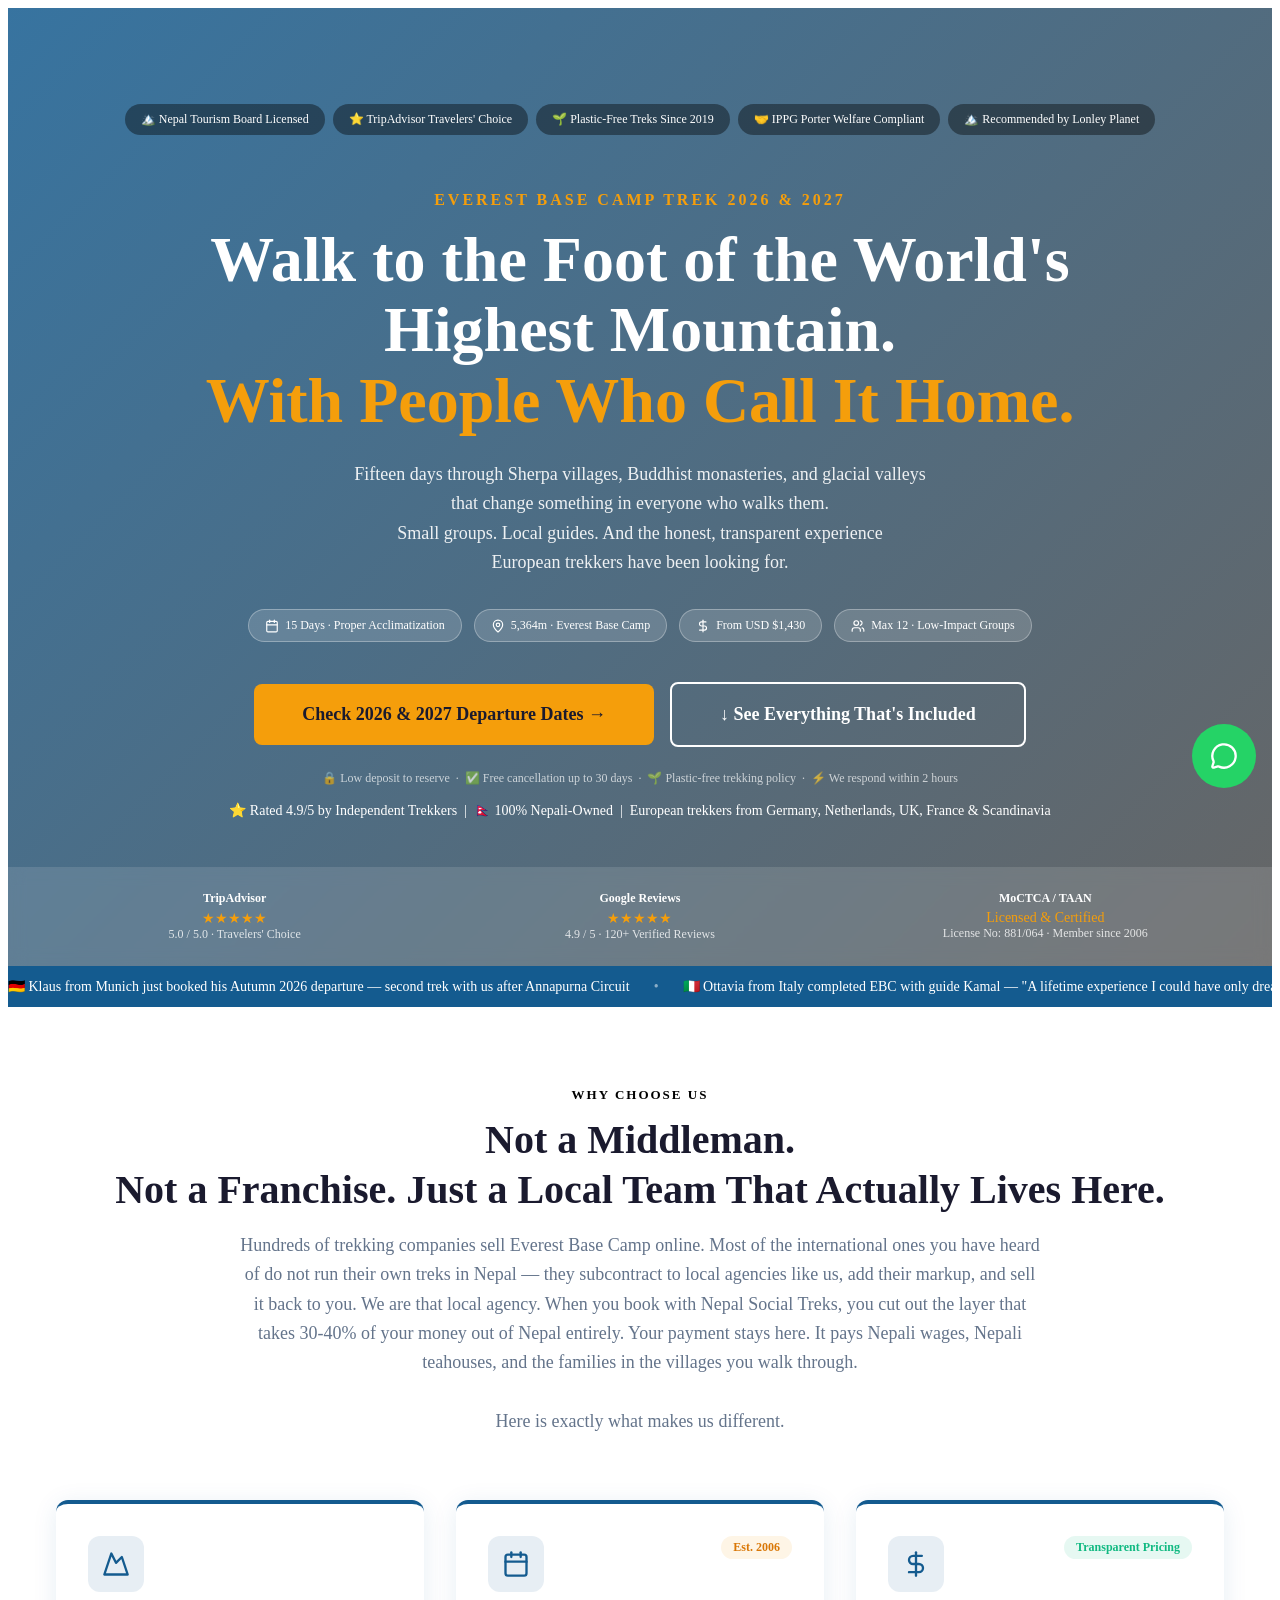
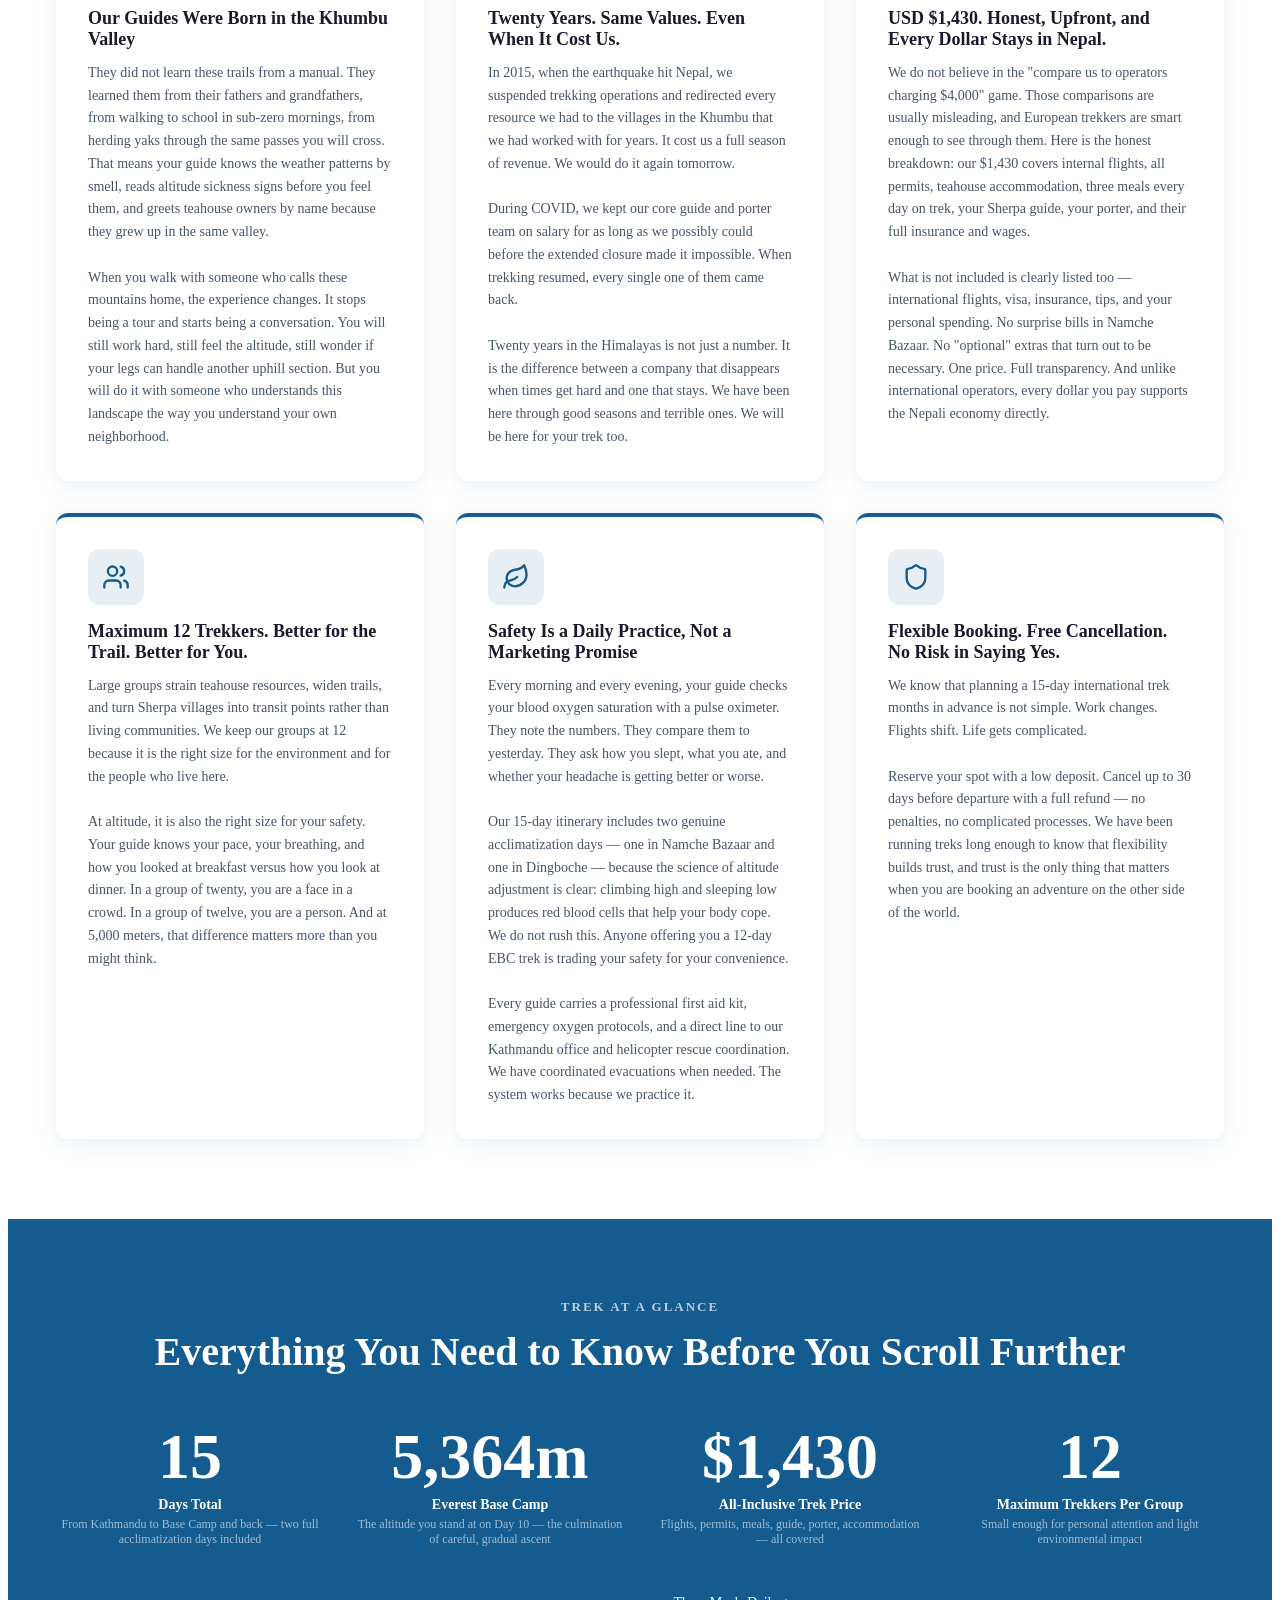
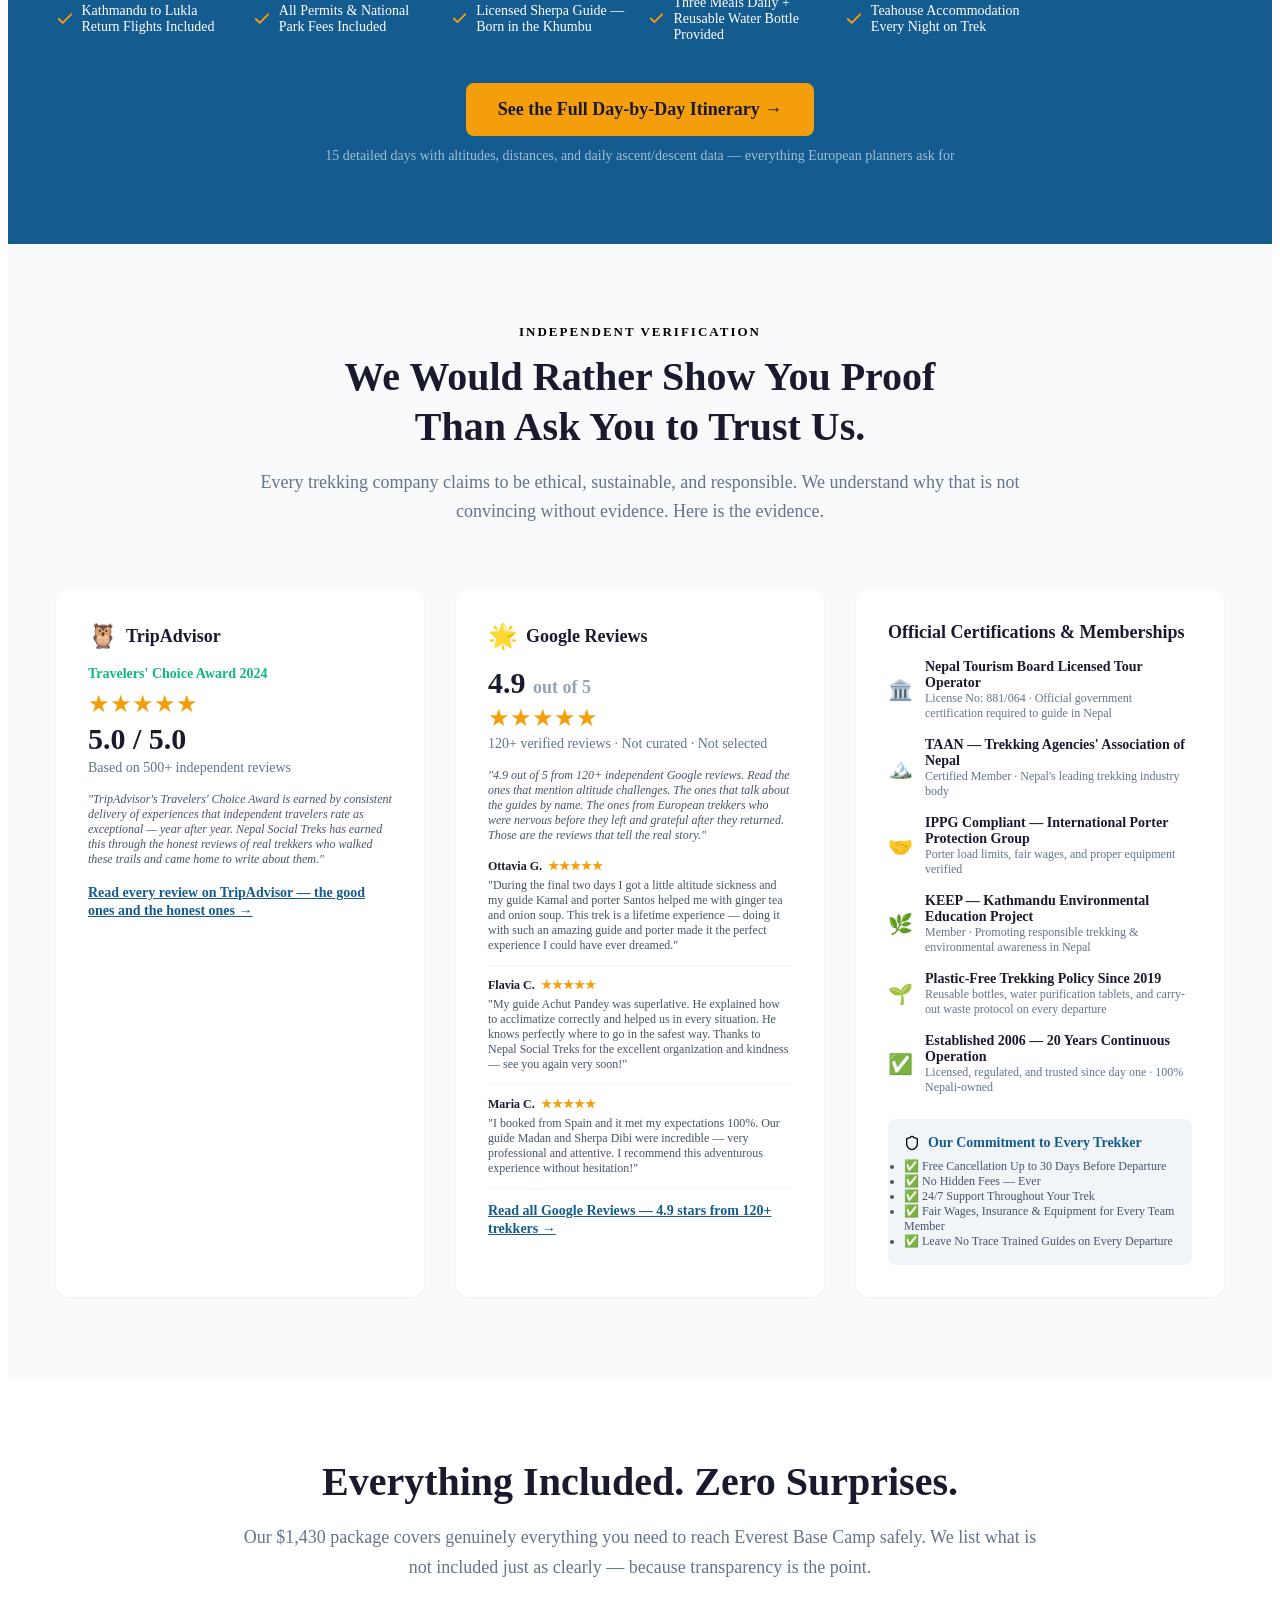
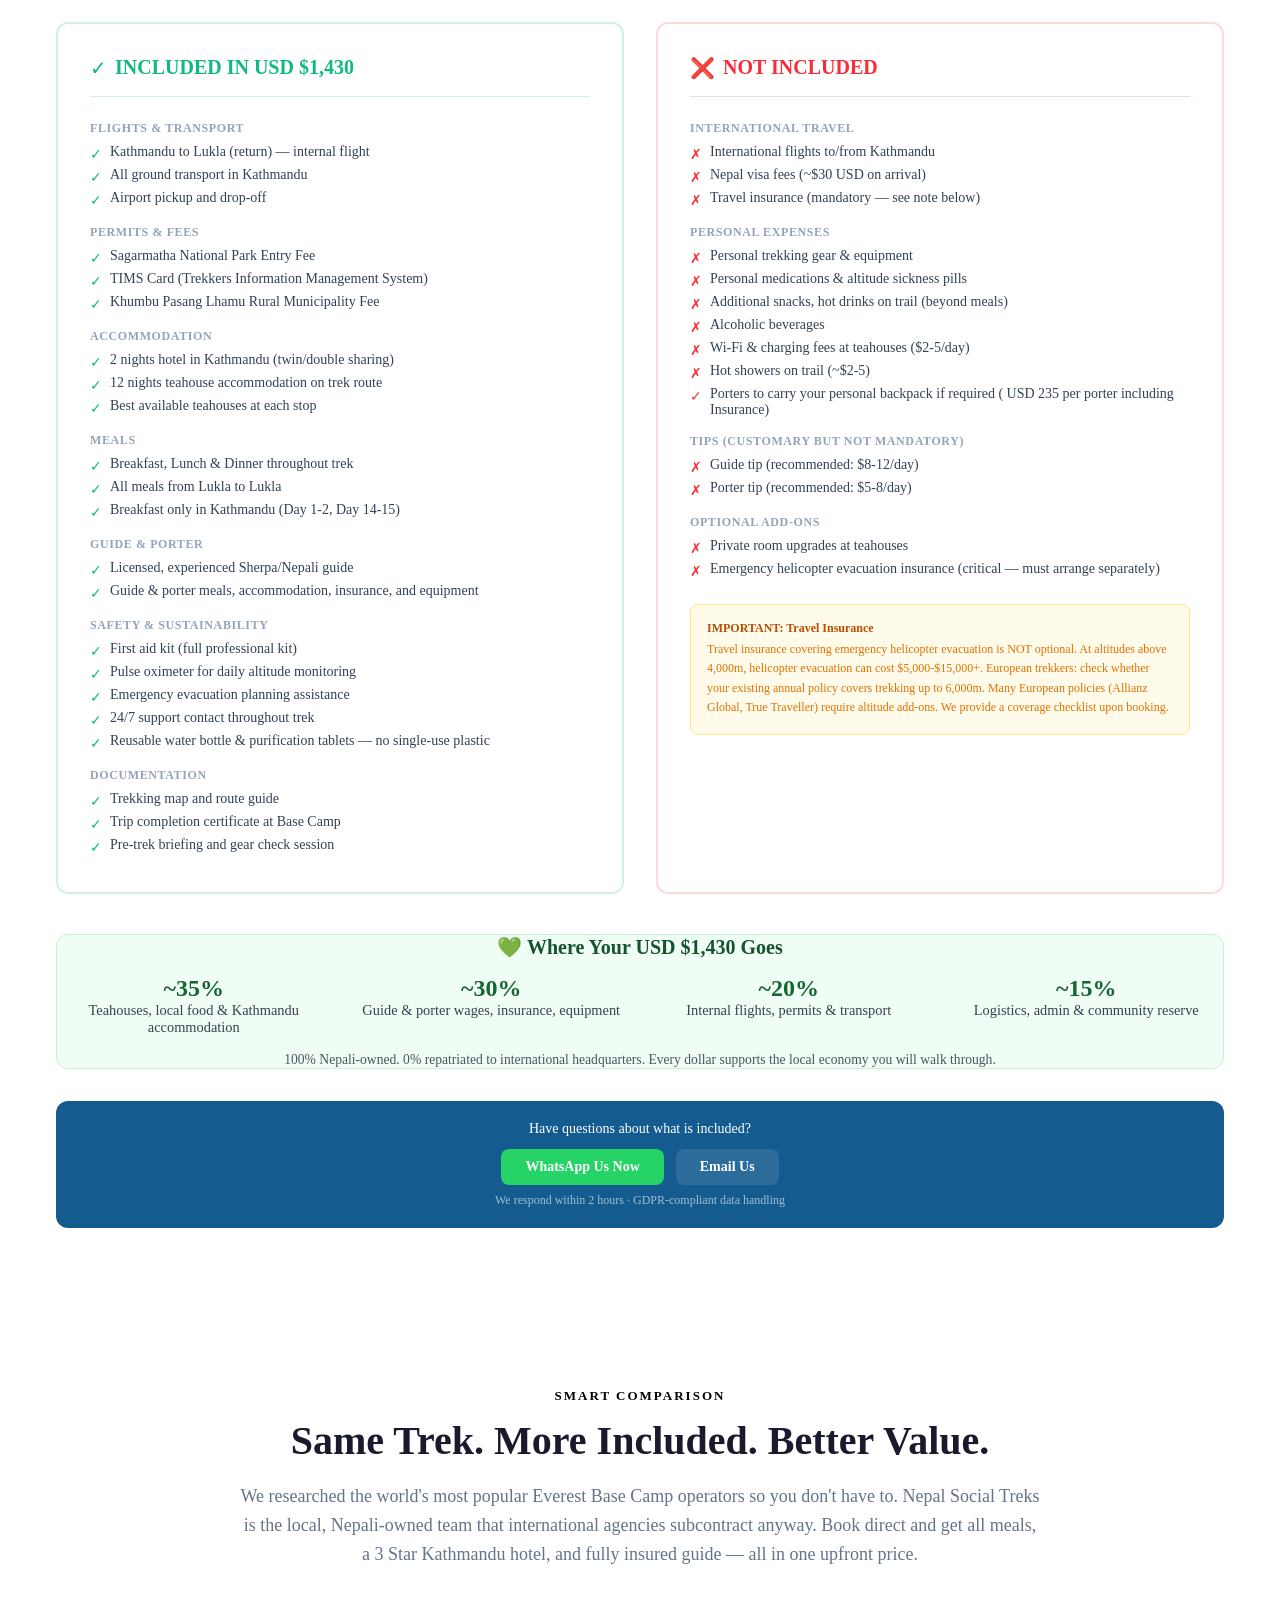
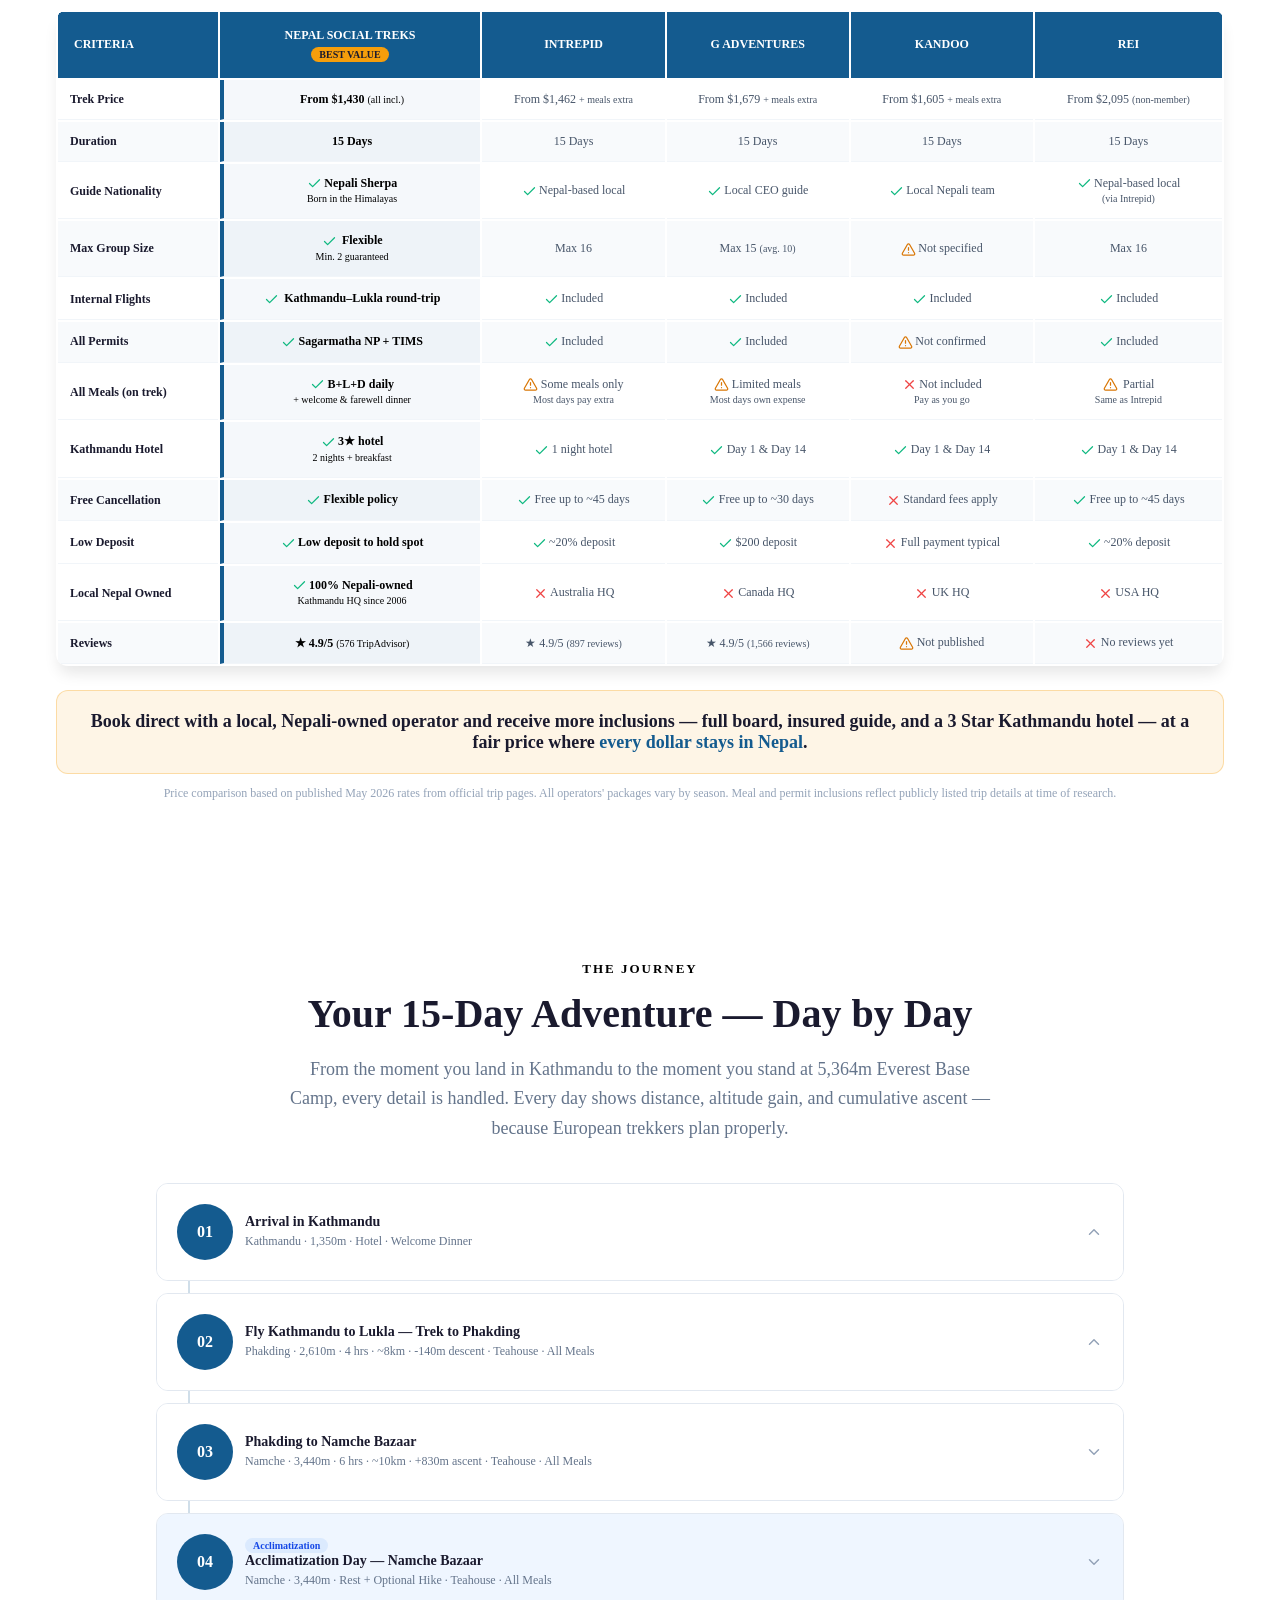
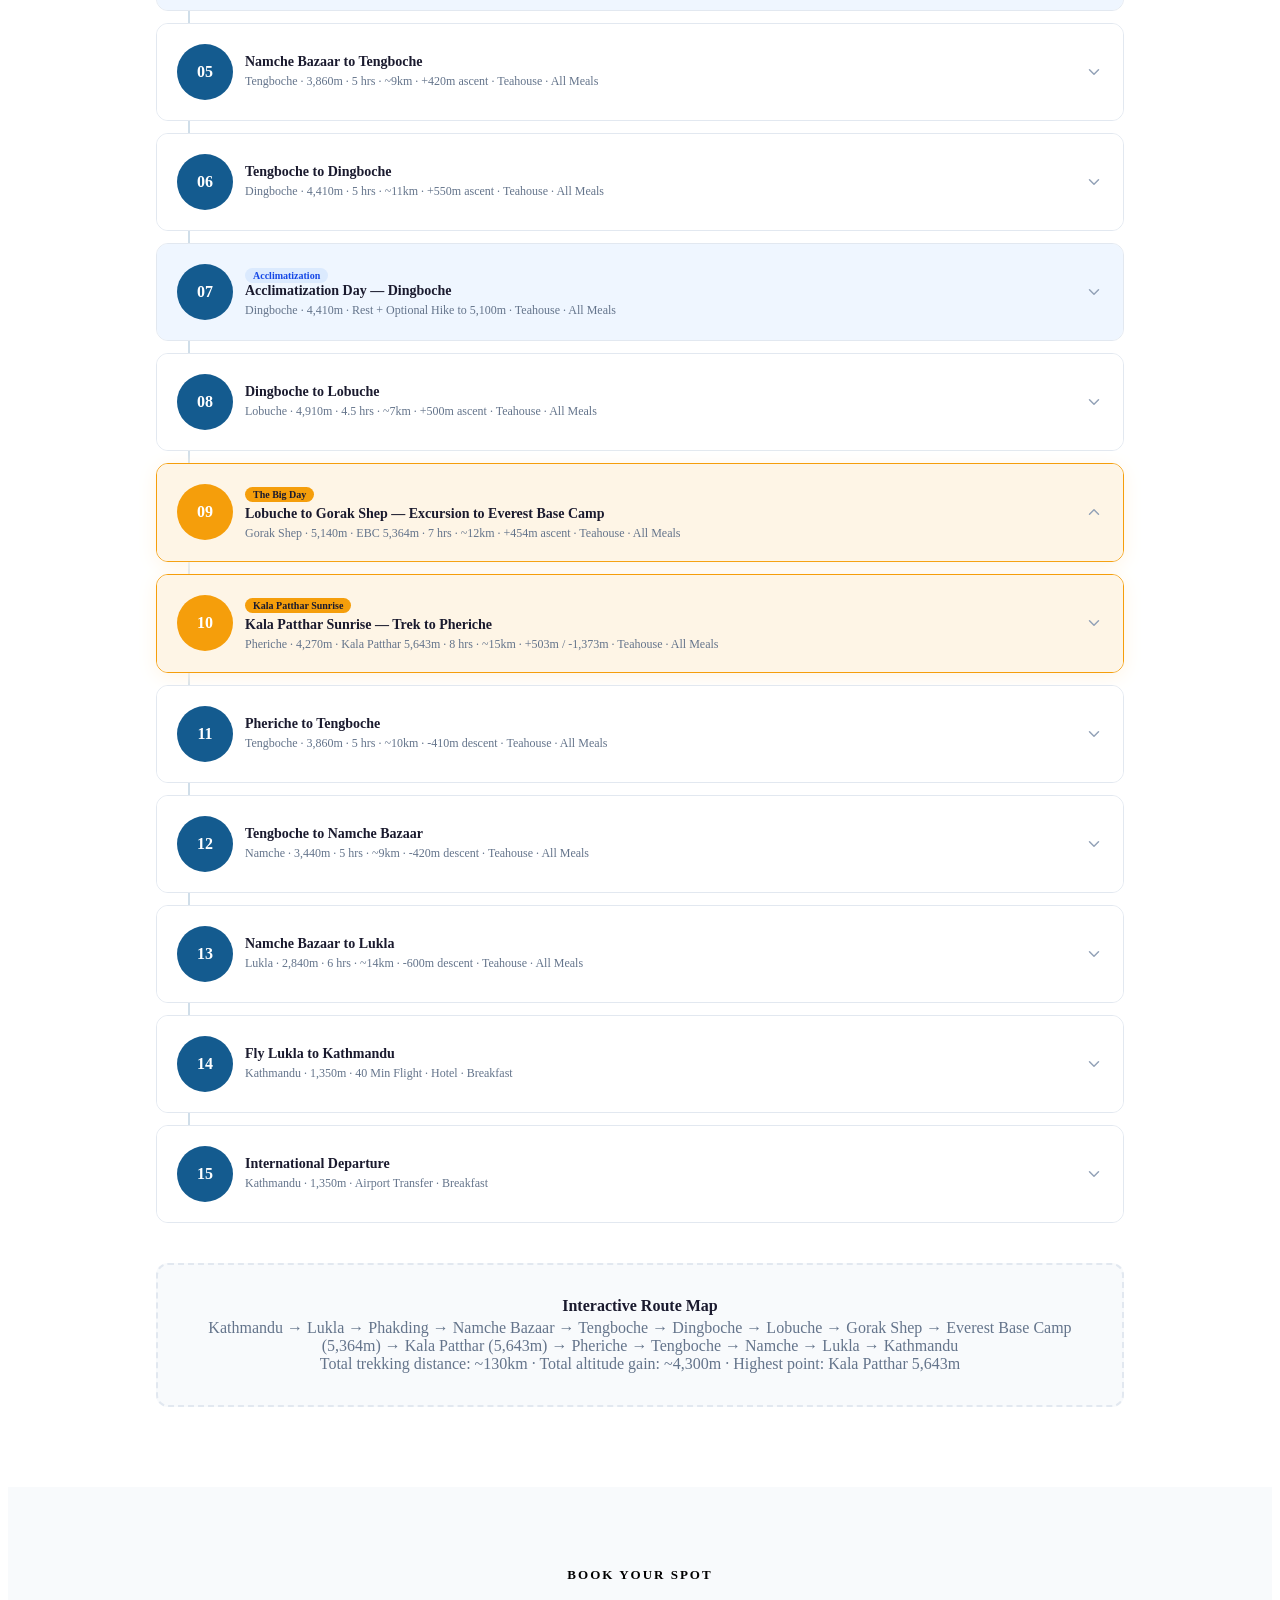
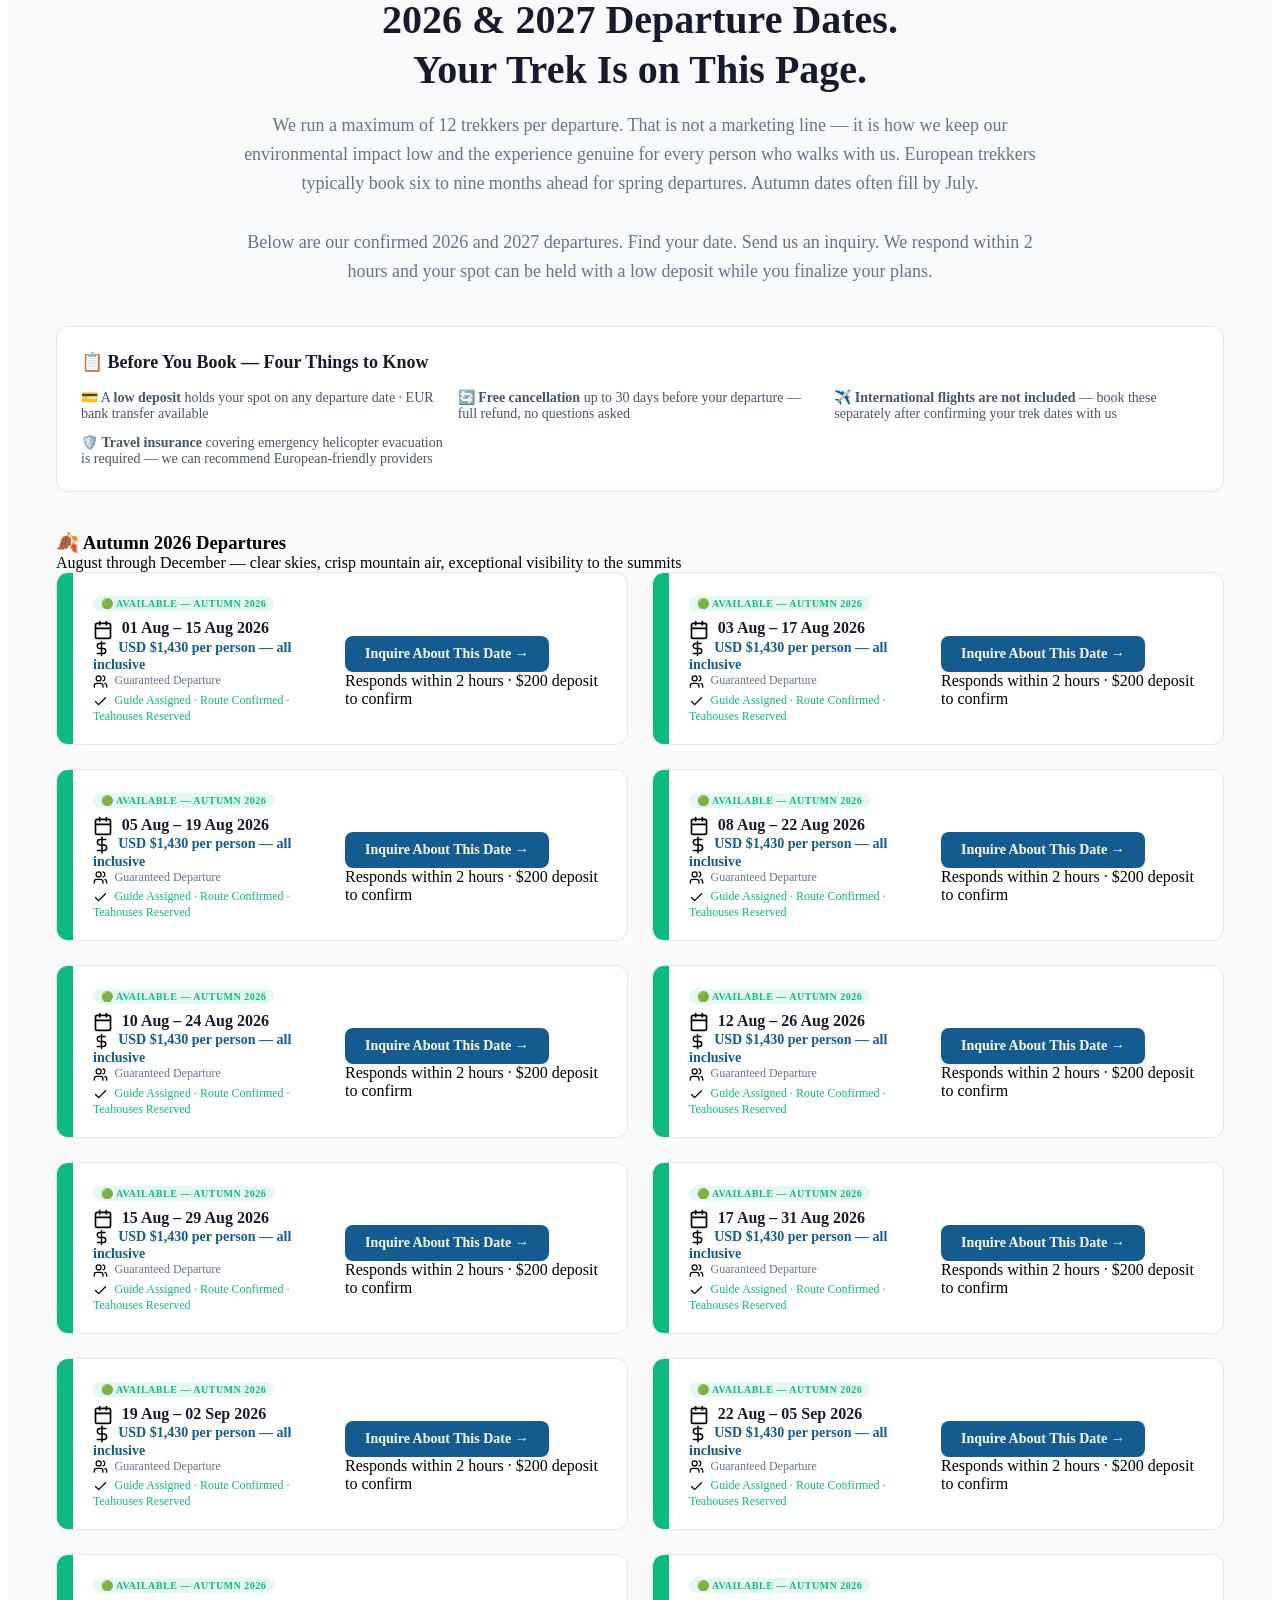
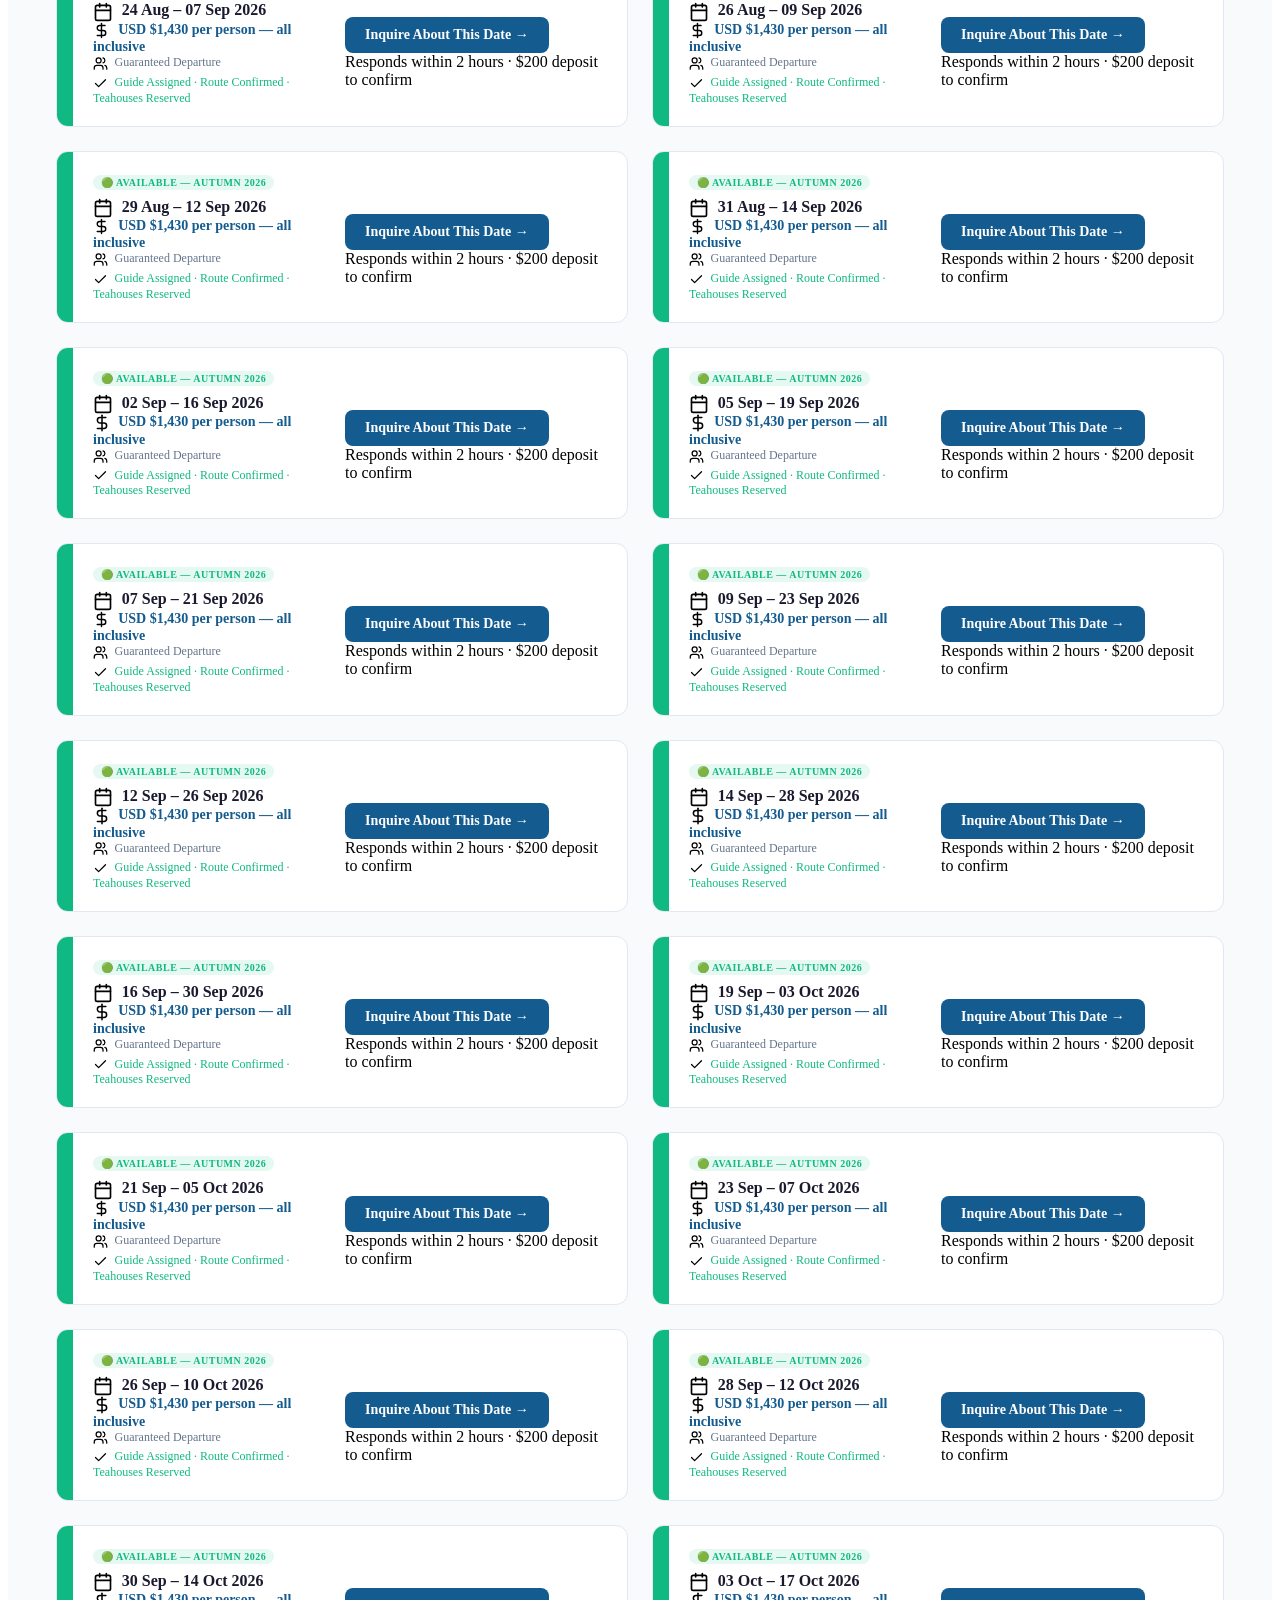
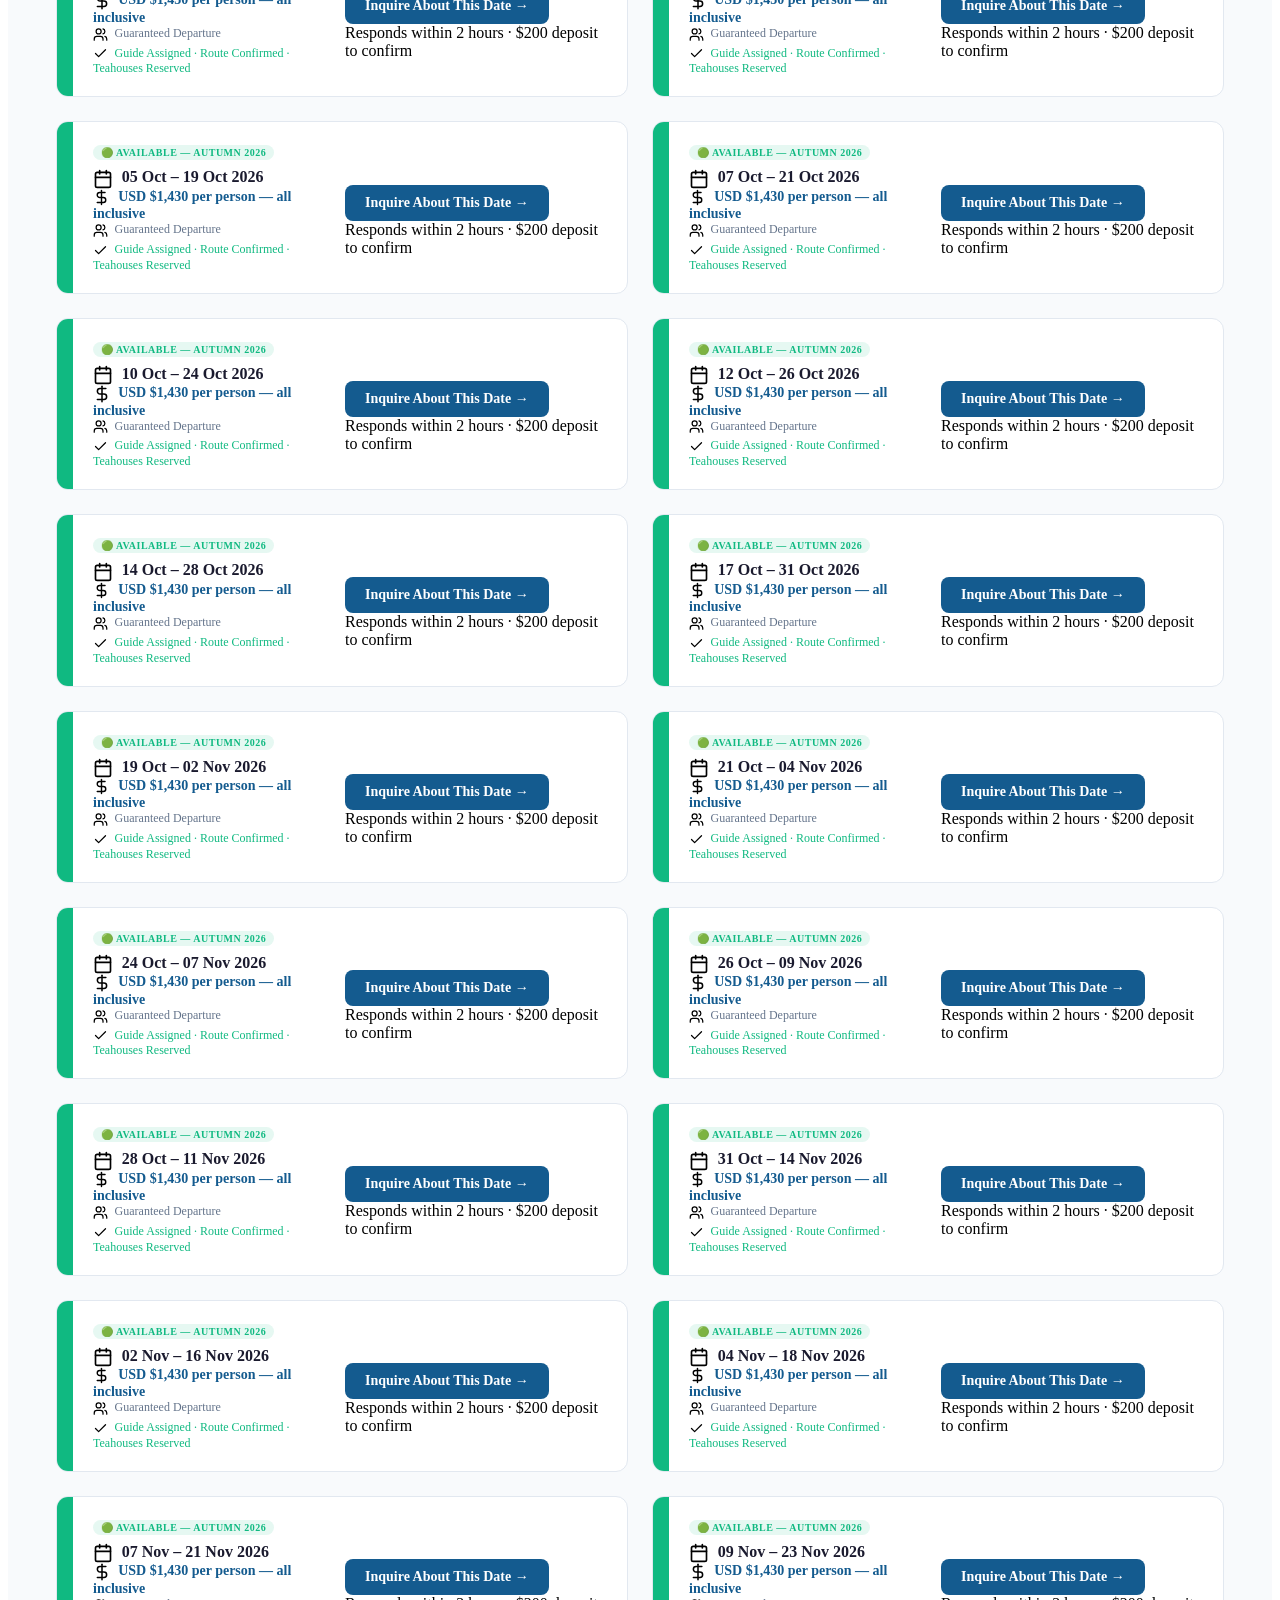
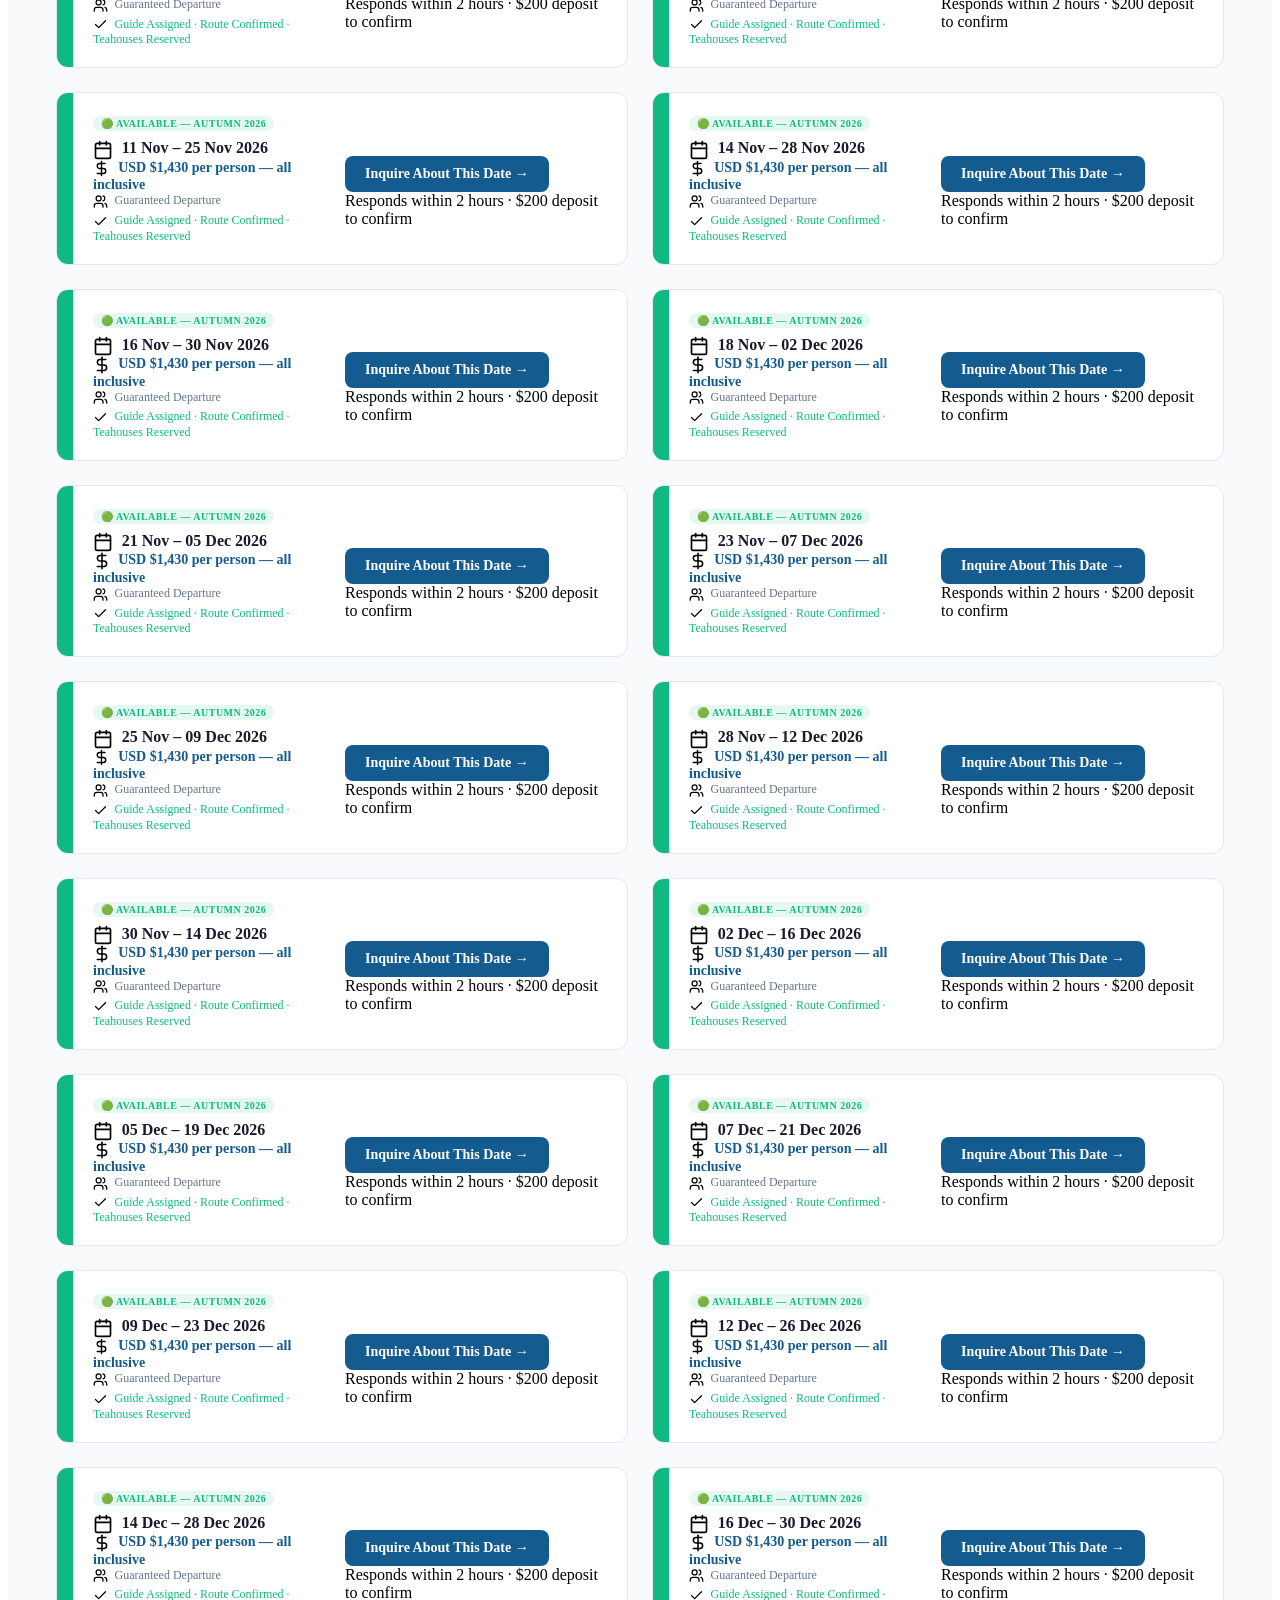
==== commit b0c16c70: "Add new landing page for Everest Base Camp Trek 2026 & 2027 - Introduced a comprehensive HTML file f" ====
--- a/copied.html
+++ b/copied.html
@@ -1,2459 +1,10015 @@
+<!DOCTYPE html>
 <html lang="en">
 
 <head>
     <meta charset="UTF-8">
     <meta name="viewport" content="width=device-width, initial-scale=1.0">
-    <title>Everest Base Camp Trek 2026 | 15 Days from $1,430 | Nepal Social Treks</title>
-    <meta name="description"
-        content="Trek to Everest Base Camp with Nepal's #1 local trekking company. 15-day all-inclusive package from USD $1,430. Expert Sherpa guides, small groups (max 12), free cancellation. Est. 2006. Book direct &amp; save.">
-    <link rel="preconnect" href="https://fonts.googleapis.com">
-    <link rel="preconnect" href="https://fonts.gstatic.com" crossorigin="">
-    <link
-        href="https://fonts.googleapis.com/css2?family=Montserrat:wght@400;600;700;800;900&amp;family=Open+Sans:wght@400;500;600;700&amp;family=Playfair+Display:ital,wght@0,400;0,700;1,400;1,700&amp;display=swap"
-        rel="stylesheet">
-    <script type="module"
-        crossorigin="">(function () { const h = document.createElement("link").relList; if (h && h.supports && h.supports("modulepreload")) return; for (const E of document.querySelectorAll('link[rel="modulepreload"]')) o(E); new MutationObserver(E => { for (const C of E) if (C.type === "childList") for (const U of C.addedNodes) U.tagName === "LINK" && U.rel === "modulepreload" && o(U) }).observe(document, { childList: !0, subtree: !0 }); function j(E) { const C = {}; return E.integrity && (C.integrity = E.integrity), E.referrerPolicy && (C.referrerPolicy = E.referrerPolicy), E.crossOrigin === "use-credentials" ? C.credentials = "include" : E.crossOrigin === "anonymous" ? C.credentials = "omit" : C.credentials = "same-origin", C } function o(E) { if (E.ep) return; E.ep = !0; const C = j(E); fetch(E.href, C) } })(); var cs = { exports: {} }, Sn = {}; var pd; function c0() { if (pd) return Sn; pd = 1; var y = Symbol.for("react.transitional.element"), h = Symbol.for("react.fragment"); function j(o, E, C) { var U = null; if (C !== void 0 && (U = "" + C), E.key !== void 0 && (U = "" + E.key), "key" in E) { C = {}; for (var be in E) be !== "key" && (C[be] = E[be]) } else C = E; return E = C.ref, { $$typeof: y, type: o, key: U, ref: E !== void 0 ? E : null, props: C } } return Sn.Fragment = h, Sn.jsx = j, Sn.jsxs = j, Sn } var vd; function s0() { return vd || (vd = 1, cs.exports = c0()), cs.exports } var u = s0(), ss = { exports: {} }, k = {}; var bd; function r0() { if (bd) return k; bd = 1; var y = Symbol.for("react.transitional.element"), h = Symbol.for("react.portal"), j = Symbol.for("react.fragment"), o = Symbol.for("react.strict_mode"), E = Symbol.for("react.profiler"), C = Symbol.for("react.consumer"), U = Symbol.for("react.context"), be = Symbol.for("react.forward_ref"), D = Symbol.for("react.suspense"), b = Symbol.for("react.memo"), Z = Symbol.for("react.lazy"), H = Symbol.for("react.activity"), le = Symbol.iterator; function Be(d) { return d === null || typeof d != "object" ? null : (d = le && d[le] || d["@@iterator"], typeof d == "function" ? d : null) } var Re = { isMounted: function () { return !1 }, enqueueForceUpdate: function () { }, enqueueReplaceState: function () { }, enqueueSetState: function () { } }, Oe = Object.assign, vt = {}; function $e(d, z, M) { this.props = d, this.context = z, this.refs = vt, this.updater = M || Re } $e.prototype.isReactComponent = {}, $e.prototype.setState = function (d, z) { if (typeof d != "object" && typeof d != "function" && d != null) throw Error("takes an object of state variables to update or a function which returns an object of state variables."); this.updater.enqueueSetState(this, d, z, "setState") }, $e.prototype.forceUpdate = function (d) { this.updater.enqueueForceUpdate(this, d, "forceUpdate") }; function $t() { } $t.prototype = $e.prototype; function we(d, z, M) { this.props = d, this.context = z, this.refs = vt, this.updater = M || Re } var st = we.prototype = new $t; st.constructor = we, Oe(st, $e.prototype), st.isPureReactComponent = !0; var Tt = Array.isArray; function Xe() { } var F = { H: null, A: null, T: null, S: null }, ke = Object.prototype.hasOwnProperty; function Et(d, z, M) { var R = M.ref; return { $$typeof: y, type: d, key: z, ref: R !== void 0 ? R : null, props: M } } function Ll(d, z) { return Et(d.type, z, d.props) } function At(d) { return typeof d == "object" && d !== null && d.$$typeof === y } function Ge(d) { var z = { "=": "=0", ":": "=2" }; return "$" + d.replace(/[=:]/g, function (M) { return z[M] }) } var Sl = /\/+/g; function Ct(d, z) { return typeof d == "object" && d !== null && d.key != null ? Ge("" + d.key) : z.toString(36) } function bt(d) { switch (d.status) { case "fulfilled": return d.value; case "rejected": throw d.reason; default: switch (typeof d.status == "string" ? d.then(Xe, Xe) : (d.status = "pending", d.then(function (z) { d.status === "pending" && (d.status = "fulfilled", d.value = z) }, function (z) { d.status === "pending" && (d.status = "rejected", d.reason = z) })), d.status) { case "fulfilled": return d.value; case "rejected": throw d.reason } }throw d } function S(d, z, M, R, G) { var K = typeof d; (K === "undefined" || K === "boolean") && (d = null); var ae = !1; if (d === null) ae = !0; else switch (K) { case "bigint": case "string": case "number": ae = !0; break; case "object": switch (d.$$typeof) { case y: case h: ae = !0; break; case Z: return ae = d._init, S(ae(d._payload), z, M, R, G) } }if (ae) return G = G(d), ae = R === "" ? "." + Ct(d, 0) : R, Tt(G) ? (M = "", ae != null && (M = ae.replace(Sl, "$&/") + "/"), S(G, z, M, "", function (Oa) { return Oa })) : G != null && (At(G) && (G = Ll(G, M + (G.key == null || d && d.key === G.key ? "" : ("" + G.key).replace(Sl, "$&/") + "/") + ae)), z.push(G)), 1; ae = 0; var qe = R === "" ? "." : R + ":"; if (Tt(d)) for (var ye = 0; ye < d.length; ye++)R = d[ye], K = qe + Ct(R, ye), ae += S(R, z, M, K, G); else if (ye = Be(d), typeof ye == "function") for (d = ye.call(d), ye = 0; !(R = d.next()).done;)R = R.value, K = qe + Ct(R, ye++), ae += S(R, z, M, K, G); else if (K === "object") { if (typeof d.then == "function") return S(bt(d), z, M, R, G); throw z = String(d), Error("Objects are not valid as a React child (found: " + (z === "[object Object]" ? "object with keys {" + Object.keys(d).join(", ") + "}" : z) + "). If you meant to render a collection of children, use an array instead.") } return ae } function O(d, z, M) { if (d == null) return d; var R = [], G = 0; return S(d, R, "", "", function (K) { return z.call(M, K, G++) }), R } function X(d) { if (d._status === -1) { var z = d._result; z = z(), z.then(function (M) { (d._status === 0 || d._status === -1) && (d._status = 1, d._result = M) }, function (M) { (d._status === 0 || d._status === -1) && (d._status = 2, d._result = M) }), d._status === -1 && (d._status = 0, d._result = z) } if (d._status === 1) return d._result.default; throw d._result } var ue = typeof reportError == "function" ? reportError : function (d) { if (typeof window == "object" && typeof window.ErrorEvent == "function") { var z = new window.ErrorEvent("error", { bubbles: !0, cancelable: !0, message: typeof d == "object" && d !== null && typeof d.message == "string" ? String(d.message) : String(d), error: d }); if (!window.dispatchEvent(z)) return } else if (typeof process == "object" && typeof process.emit == "function") { process.emit("uncaughtException", d); return } console.error(d) }, fe = { map: O, forEach: function (d, z, M) { O(d, function () { z.apply(this, arguments) }, M) }, count: function (d) { var z = 0; return O(d, function () { z++ }), z }, toArray: function (d) { return O(d, function (z) { return z }) || [] }, only: function (d) { if (!At(d)) throw Error("React.Children.only expected to receive a single React element child."); return d } }; return k.Activity = H, k.Children = fe, k.Component = $e, k.Fragment = j, k.Profiler = E, k.PureComponent = we, k.StrictMode = o, k.Suspense = D, k.__CLIENT_INTERNALS_DO_NOT_USE_OR_WARN_USERS_THEY_CANNOT_UPGRADE = F, k.__COMPILER_RUNTIME = { __proto__: null, c: function (d) { return F.H.useMemoCache(d) } }, k.cache = function (d) { return function () { return d.apply(null, arguments) } }, k.cacheSignal = function () { return null }, k.cloneElement = function (d, z, M) { if (d == null) throw Error("The argument must be a React element, but you passed " + d + "."); var R = Oe({}, d.props), G = d.key; if (z != null) for (K in z.key !== void 0 && (G = "" + z.key), z) !ke.call(z, K) || K === "key" || K === "__self" || K === "__source" || K === "ref" && z.ref === void 0 || (R[K] = z[K]); var K = arguments.length - 2; if (K === 1) R.children = M; else if (1 < K) { for (var ae = Array(K), qe = 0; qe < K; qe++)ae[qe] = arguments[qe + 2]; R.children = ae } return Et(d.type, G, R) }, k.createContext = function (d) { return d = { $$typeof: U, _currentValue: d, _currentValue2: d, _threadCount: 0, Provider: null, Consumer: null }, d.Provider = d, d.Consumer = { $$typeof: C, _context: d }, d }, k.createElement = function (d, z, M) { var R, G = {}, K = null; if (z != null) for (R in z.key !== void 0 && (K = "" + z.key), z) ke.call(z, R) && R !== "key" && R !== "__self" && R !== "__source" && (G[R] = z[R]); var ae = arguments.length - 2; if (ae === 1) G.children = M; else if (1 < ae) { for (var qe = Array(ae), ye = 0; ye < ae; ye++)qe[ye] = arguments[ye + 2]; G.children = qe } if (d && d.defaultProps) for (R in ae = d.defaultProps, ae) G[R] === void 0 && (G[R] = ae[R]); return Et(d, K, G) }, k.createRef = function () { return { current: null } }, k.forwardRef = function (d) { return { $$typeof: be, render: d } }, k.isValidElement = At, k.lazy = function (d) { return { $$typeof: Z, _payload: { _status: -1, _result: d }, _init: X } }, k.memo = function (d, z) { return { $$typeof: b, type: d, compare: z === void 0 ? null : z } }, k.startTransition = function (d) { var z = F.T, M = {}; F.T = M; try { var R = d(), G = F.S; G !== null && G(M, R), typeof R == "object" && R !== null && typeof R.then == "function" && R.then(Xe, ue) } catch (K) { ue(K) } finally { z !== null && M.types !== null && (z.types = M.types), F.T = z } }, k.unstable_useCacheRefresh = function () { return F.H.useCacheRefresh() }, k.use = function (d) { return F.H.use(d) }, k.useActionState = function (d, z, M) { return F.H.useActionState(d, z, M) }, k.useCallback = function (d, z) { return F.H.useCallback(d, z) }, k.useContext = function (d) { return F.H.useContext(d) }, k.useDebugValue = function () { }, k.useDeferredValue = function (d, z) { return F.H.useDeferredValue(d, z) }, k.useEffect = function (d, z) { return F.H.useEffect(d, z) }, k.useEffectEvent = function (d) { return F.H.useEffectEvent(d) }, k.useId = function () { return F.H.useId() }, k.useImperativeHandle = function (d, z, M) { return F.H.useImperativeHandle(d, z, M) }, k.useInsertionEffect = function (d, z) { return F.H.useInsertionEffect(d, z) }, k.useLayoutEffect = function (d, z) { return F.H.useLayoutEffect(d, z) }, k.useMemo = function (d, z) { return F.H.useMemo(d, z) }, k.useOptimistic = function (d, z) { return F.H.useOptimistic(d, z) }, k.useReducer = function (d, z, M) { return F.H.useReducer(d, z, M) }, k.useRef = function (d) { return F.H.useRef(d) }, k.useState = function (d) { return F.H.useState(d) }, k.useSyncExternalStore = function (d, z, M) { return F.H.useSyncExternalStore(d, z, M) }, k.useTransition = function () { return F.H.useTransition() }, k.version = "19.2.3", k } var Nd; function hs() { return Nd || (Nd = 1, ss.exports = r0()), ss.exports } var q = hs(), rs = { exports: {} }, jn = {}, fs = { exports: {} }, os = {}; var Sd; function f0() { return Sd || (Sd = 1, (function (y) { function h(S, O) { var X = S.length; S.push(O); e: for (; 0 < X;) { var ue = X - 1 >>> 1, fe = S[ue]; if (0 < E(fe, O)) S[ue] = O, S[X] = fe, X = ue; else break e } } function j(S) { return S.length === 0 ? null : S[0] } function o(S) { if (S.length === 0) return null; var O = S[0], X = S.pop(); if (X !== O) { S[0] = X; e: for (var ue = 0, fe = S.length, d = fe >>> 1; ue < d;) { var z = 2 * (ue + 1) - 1, M = S[z], R = z + 1, G = S[R]; if (0 > E(M, X)) R < fe && 0 > E(G, M) ? (S[ue] = G, S[R] = X, ue = R) : (S[ue] = M, S[z] = X, ue = z); else if (R < fe && 0 > E(G, X)) S[ue] = G, S[R] = X, ue = R; else break e } } return O } function E(S, O) { var X = S.sortIndex - O.sortIndex; return X !== 0 ? X : S.id - O.id } if (y.unstable_now = void 0, typeof performance == "object" && typeof performance.now == "function") { var C = performance; y.unstable_now = function () { return C.now() } } else { var U = Date, be = U.now(); y.unstable_now = function () { return U.now() - be } } var D = [], b = [], Z = 1, H = null, le = 3, Be = !1, Re = !1, Oe = !1, vt = !1, $e = typeof setTimeout == "function" ? setTimeout : null, $t = typeof clearTimeout == "function" ? clearTimeout : null, we = typeof setImmediate < "u" ? setImmediate : null; function st(S) { for (var O = j(b); O !== null;) { if (O.callback === null) o(b); else if (O.startTime <= S) o(b), O.sortIndex = O.expirationTime, h(D, O); else break; O = j(b) } } function Tt(S) { if (Oe = !1, st(S), !Re) if (j(D) !== null) Re = !0, Xe || (Xe = !0, Ge()); else { var O = j(b); O !== null && bt(Tt, O.startTime - S) } } var Xe = !1, F = -1, ke = 5, Et = -1; function Ll() { return vt ? !0 : !(y.unstable_now() - Et < ke) } function At() { if (vt = !1, Xe) { var S = y.unstable_now(); Et = S; var O = !0; try { e: { Re = !1, Oe && (Oe = !1, $t(F), F = -1), Be = !0; var X = le; try { t: { for (st(S), H = j(D); H !== null && !(H.expirationTime > S && Ll());) { var ue = H.callback; if (typeof ue == "function") { H.callback = null, le = H.priorityLevel; var fe = ue(H.expirationTime <= S); if (S = y.unstable_now(), typeof fe == "function") { H.callback = fe, st(S), O = !0; break t } H === j(D) && o(D), st(S) } else o(D); H = j(D) } if (H !== null) O = !0; else { var d = j(b); d !== null && bt(Tt, d.startTime - S), O = !1 } } break e } finally { H = null, le = X, Be = !1 } O = void 0 } } finally { O ? Ge() : Xe = !1 } } } var Ge; if (typeof we == "function") Ge = function () { we(At) }; else if (typeof MessageChannel < "u") { var Sl = new MessageChannel, Ct = Sl.port2; Sl.port1.onmessage = At, Ge = function () { Ct.postMessage(null) } } else Ge = function () { $e(At, 0) }; function bt(S, O) { F = $e(function () { S(y.unstable_now()) }, O) } y.unstable_IdlePriority = 5, y.unstable_ImmediatePriority = 1, y.unstable_LowPriority = 4, y.unstable_NormalPriority = 3, y.unstable_Profiling = null, y.unstable_UserBlockingPriority = 2, y.unstable_cancelCallback = function (S) { S.callback = null }, y.unstable_forceFrameRate = function (S) { 0 > S || 125 < S ? console.error("forceFrameRate takes a positive int between 0 and 125, forcing frame rates higher than 125 fps is not supported") : ke = 0 < S ? Math.floor(1e3 / S) : 5 }, y.unstable_getCurrentPriorityLevel = function () { return le }, y.unstable_next = function (S) { switch (le) { case 1: case 2: case 3: var O = 3; break; default: O = le }var X = le; le = O; try { return S() } finally { le = X } }, y.unstable_requestPaint = function () { vt = !0 }, y.unstable_runWithPriority = function (S, O) { switch (S) { case 1: case 2: case 3: case 4: case 5: break; default: S = 3 }var X = le; le = S; try { return O() } finally { le = X } }, y.unstable_scheduleCallback = function (S, O, X) { var ue = y.unstable_now(); switch (typeof X == "object" && X !== null ? (X = X.delay, X = typeof X == "number" && 0 < X ? ue + X : ue) : X = ue, S) { case 1: var fe = -1; break; case 2: fe = 250; break; case 5: fe = 1073741823; break; case 4: fe = 1e4; break; default: fe = 5e3 }return fe = X + fe, S = { id: Z++, callback: O, priorityLevel: S, startTime: X, expirationTime: fe, sortIndex: -1 }, X > ue ? (S.sortIndex = X, h(b, S), j(D) === null && S === j(b) && (Oe ? ($t(F), F = -1) : Oe = !0, bt(Tt, X - ue))) : (S.sortIndex = fe, h(D, S), Re || Be || (Re = !0, Xe || (Xe = !0, Ge()))), S }, y.unstable_shouldYield = Ll, y.unstable_wrapCallback = function (S) { var O = le; return function () { var X = le; le = O; try { return S.apply(this, arguments) } finally { le = X } } } })(os)), os } var jd; function o0() { return jd || (jd = 1, fs.exports = f0()), fs.exports } var ds = { exports: {} }, He = {}; var Td; function d0() { if (Td) return He; Td = 1; var y = hs(); function h(D) { var b = "https://react.dev/errors/" + D; if (1 < arguments.length) { b += "?args[]=" + encodeURIComponent(arguments[1]); for (var Z = 2; Z < arguments.length; Z++)b += "&args[]=" + encodeURIComponent(arguments[Z]) } return "Minified React error #" + D + "; visit " + b + " for the full message or use the non-minified dev environment for full errors and additional helpful warnings." } function j() { } var o = { d: { f: j, r: function () { throw Error(h(522)) }, D: j, C: j, L: j, m: j, X: j, S: j, M: j }, p: 0, findDOMNode: null }, E = Symbol.for("react.portal"); function C(D, b, Z) { var H = 3 < arguments.length && arguments[3] !== void 0 ? arguments[3] : null; return { $$typeof: E, key: H == null ? null : "" + H, children: D, containerInfo: b, implementation: Z } } var U = y.__CLIENT_INTERNALS_DO_NOT_USE_OR_WARN_USERS_THEY_CANNOT_UPGRADE; function be(D, b) { if (D === "font") return ""; if (typeof b == "string") return b === "use-credentials" ? b : "" } return He.__DOM_INTERNALS_DO_NOT_USE_OR_WARN_USERS_THEY_CANNOT_UPGRADE = o, He.createPortal = function (D, b) { var Z = 2 < arguments.length && arguments[2] !== void 0 ? arguments[2] : null; if (!b || b.nodeType !== 1 && b.nodeType !== 9 && b.nodeType !== 11) throw Error(h(299)); return C(D, b, null, Z) }, He.flushSync = function (D) { var b = U.T, Z = o.p; try { if (U.T = null, o.p = 2, D) return D() } finally { U.T = b, o.p = Z, o.d.f() } }, He.preconnect = function (D, b) { typeof D == "string" && (b ? (b = b.crossOrigin, b = typeof b == "string" ? b === "use-credentials" ? b : "" : void 0) : b = null, o.d.C(D, b)) }, He.prefetchDNS = function (D) { typeof D == "string" && o.d.D(D) }, He.preinit = function (D, b) { if (typeof D == "string" && b && typeof b.as == "string") { var Z = b.as, H = be(Z, b.crossOrigin), le = typeof b.integrity == "string" ? b.integrity : void 0, Be = typeof b.fetchPriority == "string" ? b.fetchPriority : void 0; Z === "style" ? o.d.S(D, typeof b.precedence == "string" ? b.precedence : void 0, { crossOrigin: H, integrity: le, fetchPriority: Be }) : Z === "script" && o.d.X(D, { crossOrigin: H, integrity: le, fetchPriority: Be, nonce: typeof b.nonce == "string" ? b.nonce : void 0 }) } }, He.preinitModule = function (D, b) { if (typeof D == "string") if (typeof b == "object" && b !== null) { if (b.as == null || b.as === "script") { var Z = be(b.as, b.crossOrigin); o.d.M(D, { crossOrigin: Z, integrity: typeof b.integrity == "string" ? b.integrity : void 0, nonce: typeof b.nonce == "string" ? b.nonce : void 0 }) } } else b == null && o.d.M(D) }, He.preload = function (D, b) { if (typeof D == "string" && typeof b == "object" && b !== null && typeof b.as == "string") { var Z = b.as, H = be(Z, b.crossOrigin); o.d.L(D, Z, { crossOrigin: H, integrity: typeof b.integrity == "string" ? b.integrity : void 0, nonce: typeof b.nonce == "string" ? b.nonce : void 0, type: typeof b.type == "string" ? b.type : void 0, fetchPriority: typeof b.fetchPriority == "string" ? b.fetchPriority : void 0, referrerPolicy: typeof b.referrerPolicy == "string" ? b.referrerPolicy : void 0, imageSrcSet: typeof b.imageSrcSet == "string" ? b.imageSrcSet : void 0, imageSizes: typeof b.imageSizes == "string" ? b.imageSizes : void 0, media: typeof b.media == "string" ? b.media : void 0 }) } }, He.preloadModule = function (D, b) { if (typeof D == "string") if (b) { var Z = be(b.as, b.crossOrigin); o.d.m(D, { as: typeof b.as == "string" && b.as !== "script" ? b.as : void 0, crossOrigin: Z, integrity: typeof b.integrity == "string" ? b.integrity : void 0 }) } else o.d.m(D) }, He.requestFormReset = function (D) { o.d.r(D) }, He.unstable_batchedUpdates = function (D, b) { return D(b) }, He.useFormState = function (D, b, Z) { return U.H.useFormState(D, b, Z) }, He.useFormStatus = function () { return U.H.useHostTransitionStatus() }, He.version = "19.2.3", He } var Ed; function m0() { if (Ed) return ds.exports; Ed = 1; function y() { if (!(typeof __REACT_DEVTOOLS_GLOBAL_HOOK__ > "u" || typeof __REACT_DEVTOOLS_GLOBAL_HOOK__.checkDCE != "function")) try { __REACT_DEVTOOLS_GLOBAL_HOOK__.checkDCE(y) } catch (h) { console.error(h) } } return y(), ds.exports = d0(), ds.exports } var Ad; function h0() {
-                if (Ad) return jn; Ad = 1; var y = o0(), h = hs(), j = m0(); function o(e) { var t = "https://react.dev/errors/" + e; if (1 < arguments.length) { t += "?args[]=" + encodeURIComponent(arguments[1]); for (var l = 2; l < arguments.length; l++)t += "&args[]=" + encodeURIComponent(arguments[l]) } return "Minified React error #" + e + "; visit " + t + " for the full message or use the non-minified dev environment for full errors and additional helpful warnings." } function E(e) { return !(!e || e.nodeType !== 1 && e.nodeType !== 9 && e.nodeType !== 11) } function C(e) { var t = e, l = e; if (e.alternate) for (; t.return;)t = t.return; else { e = t; do t = e, (t.flags & 4098) !== 0 && (l = t.return), e = t.return; while (e) } return t.tag === 3 ? l : null } function U(e) { if (e.tag === 13) { var t = e.memoizedState; if (t === null && (e = e.alternate, e !== null && (t = e.memoizedState)), t !== null) return t.dehydrated } return null } function be(e) { if (e.tag === 31) { var t = e.memoizedState; if (t === null && (e = e.alternate, e !== null && (t = e.memoizedState)), t !== null) return t.dehydrated } return null } function D(e) { if (C(e) !== e) throw Error(o(188)) } function b(e) { var t = e.alternate; if (!t) { if (t = C(e), t === null) throw Error(o(188)); return t !== e ? null : e } for (var l = e, a = t; ;) { var n = l.return; if (n === null) break; var i = n.alternate; if (i === null) { if (a = n.return, a !== null) { l = a; continue } break } if (n.child === i.child) { for (i = n.child; i;) { if (i === l) return D(n), e; if (i === a) return D(n), t; i = i.sibling } throw Error(o(188)) } if (l.return !== a.return) l = n, a = i; else { for (var c = !1, s = n.child; s;) { if (s === l) { c = !0, l = n, a = i; break } if (s === a) { c = !0, a = n, l = i; break } s = s.sibling } if (!c) { for (s = i.child; s;) { if (s === l) { c = !0, l = i, a = n; break } if (s === a) { c = !0, a = i, l = n; break } s = s.sibling } if (!c) throw Error(o(189)) } } if (l.alternate !== a) throw Error(o(190)) } if (l.tag !== 3) throw Error(o(188)); return l.stateNode.current === l ? e : t } function Z(e) { var t = e.tag; if (t === 5 || t === 26 || t === 27 || t === 6) return e; for (e = e.child; e !== null;) { if (t = Z(e), t !== null) return t; e = e.sibling } return null } var H = Object.assign, le = Symbol.for("react.element"), Be = Symbol.for("react.transitional.element"), Re = Symbol.for("react.portal"), Oe = Symbol.for("react.fragment"), vt = Symbol.for("react.strict_mode"), $e = Symbol.for("react.profiler"), $t = Symbol.for("react.consumer"), we = Symbol.for("react.context"), st = Symbol.for("react.forward_ref"), Tt = Symbol.for("react.suspense"), Xe = Symbol.for("react.suspense_list"), F = Symbol.for("react.memo"), ke = Symbol.for("react.lazy"), Et = Symbol.for("react.activity"), Ll = Symbol.for("react.memo_cache_sentinel"), At = Symbol.iterator; function Ge(e) { return e === null || typeof e != "object" ? null : (e = At && e[At] || e["@@iterator"], typeof e == "function" ? e : null) } var Sl = Symbol.for("react.client.reference"); function Ct(e) { if (e == null) return null; if (typeof e == "function") return e.$$typeof === Sl ? null : e.displayName || e.name || null; if (typeof e == "string") return e; switch (e) { case Oe: return "Fragment"; case $e: return "Profiler"; case vt: return "StrictMode"; case Tt: return "Suspense"; case Xe: return "SuspenseList"; case Et: return "Activity" }if (typeof e == "object") switch (e.$$typeof) { case Re: return "Portal"; case we: return e.displayName || "Context"; case $t: return (e._context.displayName || "Context") + ".Consumer"; case st: var t = e.render; return e = e.displayName, e || (e = t.displayName || t.name || "", e = e !== "" ? "ForwardRef(" + e + ")" : "ForwardRef"), e; case F: return t = e.displayName || null, t !== null ? t : Ct(e.type) || "Memo"; case ke: t = e._payload, e = e._init; try { return Ct(e(t)) } catch { } }return null } var bt = Array.isArray, S = h.__CLIENT_INTERNALS_DO_NOT_USE_OR_WARN_USERS_THEY_CANNOT_UPGRADE, O = j.__DOM_INTERNALS_DO_NOT_USE_OR_WARN_USERS_THEY_CANNOT_UPGRADE, X = { pending: !1, data: null, method: null, action: null }, ue = [], fe = -1; function d(e) { return { current: e } } function z(e) { 0 > fe || (e.current = ue[fe], ue[fe] = null, fe--) } function M(e, t) { fe++, ue[fe] = e.current, e.current = t } var R = d(null), G = d(null), K = d(null), ae = d(null); function qe(e, t) { switch (M(K, t), M(G, e), M(R, null), t.nodeType) { case 9: case 11: e = (e = t.documentElement) && (e = e.namespaceURI) ? ko(e) : 0; break; default: if (e = t.tagName, t = t.namespaceURI) t = ko(t), e = Go(t, e); else switch (e) { case "svg": e = 1; break; case "math": e = 2; break; default: e = 0 } }z(R), M(R, e) } function ye() { z(R), z(G), z(K) } function Oa(e) { e.memoizedState !== null && M(ae, e); var t = R.current, l = Go(t, e.type); t !== l && (M(G, e), M(R, l)) } function Tn(e) { G.current === e && (z(R), z(G)), ae.current === e && (z(ae), pn._currentValue = X) } var Li, xs; function jl(e) {
-                    if (Li === void 0) try { throw Error() } catch (l) {
-                        var t = l.stack.trim().match(/\n( *(at )?)/); Li = t && t[1] || "", xs = -1 < l.stack.indexOf(`
-    at`) ? " (<anonymous>)" : -1 < l.stack.indexOf("@") ? "@unknown:0:0" : ""
-                    } return `
-`+ Li + e + xs
-                } var Qi = !1; function Zi(e, t) {
-                    if (!e || Qi) return ""; Qi = !0; var l = Error.prepareStackTrace; Error.prepareStackTrace = void 0; try {
-                        var a = { DetermineComponentFrameRoot: function () { try { if (t) { var A = function () { throw Error() }; if (Object.defineProperty(A.prototype, "props", { set: function () { throw Error() } }), typeof Reflect == "object" && Reflect.construct) { try { Reflect.construct(A, []) } catch (v) { var p = v } Reflect.construct(e, [], A) } else { try { A.call() } catch (v) { p = v } e.call(A.prototype) } } else { try { throw Error() } catch (v) { p = v } (A = e()) && typeof A.catch == "function" && A.catch(function () { }) } } catch (v) { if (v && p && typeof v.stack == "string") return [v.stack, p.stack] } return [null, null] } }; a.DetermineComponentFrameRoot.displayName = "DetermineComponentFrameRoot"; var n = Object.getOwnPropertyDescriptor(a.DetermineComponentFrameRoot, "name"); n && n.configurable && Object.defineProperty(a.DetermineComponentFrameRoot, "name", { value: "DetermineComponentFrameRoot" }); var i = a.DetermineComponentFrameRoot(), c = i[0], s = i[1]; if (c && s) {
-                            var r = c.split(`
-`), g = s.split(`
-`); for (n = a = 0; a < r.length && !r[a].includes("DetermineComponentFrameRoot");)a++; for (; n < g.length && !g[n].includes("DetermineComponentFrameRoot");)n++; if (a === r.length || n === g.length) for (a = r.length - 1, n = g.length - 1; 1 <= a && 0 <= n && r[a] !== g[n];)n--; for (; 1 <= a && 0 <= n; a--, n--)if (r[a] !== g[n]) {
-                                if (a !== 1 || n !== 1) do if (a--, n--, 0 > n || r[a] !== g[n]) {
-                                    var N = `
-`+ r[a].replace(" at new ", " at "); return e.displayName && N.includes("<anonymous>") && (N = N.replace("<anonymous>", e.displayName)), N
-                                } while (1 <= a && 0 <= n); break
-                            }
-                        }
-                    } finally { Qi = !1, Error.prepareStackTrace = l } return (l = e ? e.displayName || e.name : "") ? jl(l) : ""
-                } function qd(e, t) { switch (e.tag) { case 26: case 27: case 5: return jl(e.type); case 16: return jl("Lazy"); case 13: return e.child !== t && t !== null ? jl("Suspense Fallback") : jl("Suspense"); case 19: return jl("SuspenseList"); case 0: case 15: return Zi(e.type, !1); case 11: return Zi(e.type.render, !1); case 1: return Zi(e.type, !0); case 31: return jl("Activity"); default: return "" } } function gs(e) {
-                    try { var t = "", l = null; do t += qd(e, l), l = e, e = e.return; while (e); return t } catch (a) {
-                        return `
-Error generating stack: `+ a.message + `
-`+ a.stack
-                    }
-                } var Ki = Object.prototype.hasOwnProperty, Vi = y.unstable_scheduleCallback, Ji = y.unstable_cancelCallback, Yd = y.unstable_shouldYield, Xd = y.unstable_requestPaint, Fe = y.unstable_now, kd = y.unstable_getCurrentPriorityLevel, ys = y.unstable_ImmediatePriority, ps = y.unstable_UserBlockingPriority, En = y.unstable_NormalPriority, Gd = y.unstable_LowPriority, vs = y.unstable_IdlePriority, Ld = y.log, Qd = y.unstable_setDisableYieldValue, Da = null, Ie = null; function Ft(e) { if (typeof Ld == "function" && Qd(e), Ie && typeof Ie.setStrictMode == "function") try { Ie.setStrictMode(Da, e) } catch { } } var Pe = Math.clz32 ? Math.clz32 : Vd, Zd = Math.log, Kd = Math.LN2; function Vd(e) { return e >>>= 0, e === 0 ? 32 : 31 - (Zd(e) / Kd | 0) | 0 } var An = 256, zn = 262144, On = 4194304; function Tl(e) { var t = e & 42; if (t !== 0) return t; switch (e & -e) { case 1: return 1; case 2: return 2; case 4: return 4; case 8: return 8; case 16: return 16; case 32: return 32; case 64: return 64; case 128: return 128; case 256: case 512: case 1024: case 2048: case 4096: case 8192: case 16384: case 32768: case 65536: case 131072: return e & 261888; case 262144: case 524288: case 1048576: case 2097152: return e & 3932160; case 4194304: case 8388608: case 16777216: case 33554432: return e & 62914560; case 67108864: return 67108864; case 134217728: return 134217728; case 268435456: return 268435456; case 536870912: return 536870912; case 1073741824: return 0; default: return e } } function Dn(e, t, l) { var a = e.pendingLanes; if (a === 0) return 0; var n = 0, i = e.suspendedLanes, c = e.pingedLanes; e = e.warmLanes; var s = a & 134217727; return s !== 0 ? (a = s & ~i, a !== 0 ? n = Tl(a) : (c &= s, c !== 0 ? n = Tl(c) : l || (l = s & ~e, l !== 0 && (n = Tl(l))))) : (s = a & ~i, s !== 0 ? n = Tl(s) : c !== 0 ? n = Tl(c) : l || (l = a & ~e, l !== 0 && (n = Tl(l)))), n === 0 ? 0 : t !== 0 && t !== n && (t & i) === 0 && (i = n & -n, l = t & -t, i >= l || i === 32 && (l & 4194048) !== 0) ? t : n } function Ma(e, t) { return (e.pendingLanes & ~(e.suspendedLanes & ~e.pingedLanes) & t) === 0 } function Jd(e, t) { switch (e) { case 1: case 2: case 4: case 8: case 64: return t + 250; case 16: case 32: case 128: case 256: case 512: case 1024: case 2048: case 4096: case 8192: case 16384: case 32768: case 65536: case 131072: case 262144: case 524288: case 1048576: case 2097152: return t + 5e3; case 4194304: case 8388608: case 16777216: case 33554432: return -1; case 67108864: case 134217728: case 268435456: case 536870912: case 1073741824: return -1; default: return -1 } } function bs() { var e = On; return On <<= 1, (On & 62914560) === 0 && (On = 4194304), e } function Wi(e) { for (var t = [], l = 0; 31 > l; l++)t.push(e); return t } function Ca(e, t) { e.pendingLanes |= t, t !== 268435456 && (e.suspendedLanes = 0, e.pingedLanes = 0, e.warmLanes = 0) } function Wd(e, t, l, a, n, i) { var c = e.pendingLanes; e.pendingLanes = l, e.suspendedLanes = 0, e.pingedLanes = 0, e.warmLanes = 0, e.expiredLanes &= l, e.entangledLanes &= l, e.errorRecoveryDisabledLanes &= l, e.shellSuspendCounter = 0; var s = e.entanglements, r = e.expirationTimes, g = e.hiddenUpdates; for (l = c & ~l; 0 < l;) { var N = 31 - Pe(l), A = 1 << N; s[N] = 0, r[N] = -1; var p = g[N]; if (p !== null) for (g[N] = null, N = 0; N < p.length; N++) { var v = p[N]; v !== null && (v.lane &= -536870913) } l &= ~A } a !== 0 && Ns(e, a, 0), i !== 0 && n === 0 && e.tag !== 0 && (e.suspendedLanes |= i & ~(c & ~t)) } function Ns(e, t, l) { e.pendingLanes |= t, e.suspendedLanes &= ~t; var a = 31 - Pe(t); e.entangledLanes |= t, e.entanglements[a] = e.entanglements[a] | 1073741824 | l & 261930 } function Ss(e, t) { var l = e.entangledLanes |= t; for (e = e.entanglements; l;) { var a = 31 - Pe(l), n = 1 << a; n & t | e[a] & t && (e[a] |= t), l &= ~n } } function js(e, t) { var l = t & -t; return l = (l & 42) !== 0 ? 1 : $i(l), (l & (e.suspendedLanes | t)) !== 0 ? 0 : l } function $i(e) { switch (e) { case 2: e = 1; break; case 8: e = 4; break; case 32: e = 16; break; case 256: case 512: case 1024: case 2048: case 4096: case 8192: case 16384: case 32768: case 65536: case 131072: case 262144: case 524288: case 1048576: case 2097152: case 4194304: case 8388608: case 16777216: case 33554432: e = 128; break; case 268435456: e = 134217728; break; default: e = 0 }return e } function Fi(e) { return e &= -e, 2 < e ? 8 < e ? (e & 134217727) !== 0 ? 32 : 268435456 : 8 : 2 } function Ts() { var e = O.p; return e !== 0 ? e : (e = window.event, e === void 0 ? 32 : od(e.type)) } function Es(e, t) { var l = O.p; try { return O.p = e, t() } finally { O.p = l } } var It = Math.random().toString(36).slice(2), De = "__reactFiber$" + It, Le = "__reactProps$" + It, Ql = "__reactContainer$" + It, Ii = "__reactEvents$" + It, $d = "__reactListeners$" + It, Fd = "__reactHandles$" + It, As = "__reactResources$" + It, _a = "__reactMarker$" + It; function Pi(e) { delete e[De], delete e[Le], delete e[Ii], delete e[$d], delete e[Fd] } function Zl(e) { var t = e[De]; if (t) return t; for (var l = e.parentNode; l;) { if (t = l[Ql] || l[De]) { if (l = t.alternate, t.child !== null || l !== null && l.child !== null) for (e = Wo(e); e !== null;) { if (l = e[De]) return l; e = Wo(e) } return t } e = l, l = e.parentNode } return null } function Kl(e) { if (e = e[De] || e[Ql]) { var t = e.tag; if (t === 5 || t === 6 || t === 13 || t === 31 || t === 26 || t === 27 || t === 3) return e } return null } function Ua(e) { var t = e.tag; if (t === 5 || t === 26 || t === 27 || t === 6) return e.stateNode; throw Error(o(33)) } function Vl(e) { var t = e[As]; return t || (t = e[As] = { hoistableStyles: new Map, hoistableScripts: new Map }), t } function Ae(e) { e[_a] = !0 } var zs = new Set, Os = {}; function El(e, t) { Jl(e, t), Jl(e + "Capture", t) } function Jl(e, t) { for (Os[e] = t, e = 0; e < t.length; e++)zs.add(t[e]) } var Id = RegExp("^[:A-Z_a-z\\u00C0-\\u00D6\\u00D8-\\u00F6\\u00F8-\\u02FF\\u0370-\\u037D\\u037F-\\u1FFF\\u200C-\\u200D\\u2070-\\u218F\\u2C00-\\u2FEF\\u3001-\\uD7FF\\uF900-\\uFDCF\\uFDF0-\\uFFFD][:A-Z_a-z\\u00C0-\\u00D6\\u00D8-\\u00F6\\u00F8-\\u02FF\\u0370-\\u037D\\u037F-\\u1FFF\\u200C-\\u200D\\u2070-\\u218F\\u2C00-\\u2FEF\\u3001-\\uD7FF\\uF900-\\uFDCF\\uFDF0-\\uFFFD\\-.0-9\\u00B7\\u0300-\\u036F\\u203F-\\u2040]*$"), Ds = {}, Ms = {}; function Pd(e) { return Ki.call(Ms, e) ? !0 : Ki.call(Ds, e) ? !1 : Id.test(e) ? Ms[e] = !0 : (Ds[e] = !0, !1) } function Mn(e, t, l) { if (Pd(t)) if (l === null) e.removeAttribute(t); else { switch (typeof l) { case "undefined": case "function": case "symbol": e.removeAttribute(t); return; case "boolean": var a = t.toLowerCase().slice(0, 5); if (a !== "data-" && a !== "aria-") { e.removeAttribute(t); return } }e.setAttribute(t, "" + l) } } function Cn(e, t, l) { if (l === null) e.removeAttribute(t); else { switch (typeof l) { case "undefined": case "function": case "symbol": case "boolean": e.removeAttribute(t); return }e.setAttribute(t, "" + l) } } function _t(e, t, l, a) { if (a === null) e.removeAttribute(l); else { switch (typeof a) { case "undefined": case "function": case "symbol": case "boolean": e.removeAttribute(l); return }e.setAttributeNS(t, l, "" + a) } } function rt(e) { switch (typeof e) { case "bigint": case "boolean": case "number": case "string": case "undefined": return e; case "object": return e; default: return "" } } function Cs(e) { var t = e.type; return (e = e.nodeName) && e.toLowerCase() === "input" && (t === "checkbox" || t === "radio") } function em(e, t, l) { var a = Object.getOwnPropertyDescriptor(e.constructor.prototype, t); if (!e.hasOwnProperty(t) && typeof a < "u" && typeof a.get == "function" && typeof a.set == "function") { var n = a.get, i = a.set; return Object.defineProperty(e, t, { configurable: !0, get: function () { return n.call(this) }, set: function (c) { l = "" + c, i.call(this, c) } }), Object.defineProperty(e, t, { enumerable: a.enumerable }), { getValue: function () { return l }, setValue: function (c) { l = "" + c }, stopTracking: function () { e._valueTracker = null, delete e[t] } } } } function eu(e) { if (!e._valueTracker) { var t = Cs(e) ? "checked" : "value"; e._valueTracker = em(e, t, "" + e[t]) } } function _s(e) { if (!e) return !1; var t = e._valueTracker; if (!t) return !0; var l = t.getValue(), a = ""; return e && (a = Cs(e) ? e.checked ? "true" : "false" : e.value), e = a, e !== l ? (t.setValue(e), !0) : !1 } function _n(e) { if (e = e || (typeof document < "u" ? document : void 0), typeof e > "u") return null; try { return e.activeElement || e.body } catch { return e.body } } var tm = /[\n"\\]/g; function ft(e) { return e.replace(tm, function (t) { return "\\" + t.charCodeAt(0).toString(16) + " " }) } function tu(e, t, l, a, n, i, c, s) { e.name = "", c != null && typeof c != "function" && typeof c != "symbol" && typeof c != "boolean" ? e.type = c : e.removeAttribute("type"), t != null ? c === "number" ? (t === 0 && e.value === "" || e.value != t) && (e.value = "" + rt(t)) : e.value !== "" + rt(t) && (e.value = "" + rt(t)) : c !== "submit" && c !== "reset" || e.removeAttribute("value"), t != null ? lu(e, c, rt(t)) : l != null ? lu(e, c, rt(l)) : a != null && e.removeAttribute("value"), n == null && i != null && (e.defaultChecked = !!i), n != null && (e.checked = n && typeof n != "function" && typeof n != "symbol"), s != null && typeof s != "function" && typeof s != "symbol" && typeof s != "boolean" ? e.name = "" + rt(s) : e.removeAttribute("name") } function Us(e, t, l, a, n, i, c, s) { if (i != null && typeof i != "function" && typeof i != "symbol" && typeof i != "boolean" && (e.type = i), t != null || l != null) { if (!(i !== "submit" && i !== "reset" || t != null)) { eu(e); return } l = l != null ? "" + rt(l) : "", t = t != null ? "" + rt(t) : l, s || t === e.value || (e.value = t), e.defaultValue = t } a = a ?? n, a = typeof a != "function" && typeof a != "symbol" && !!a, e.checked = s ? e.checked : !!a, e.defaultChecked = !!a, c != null && typeof c != "function" && typeof c != "symbol" && typeof c != "boolean" && (e.name = c), eu(e) } function lu(e, t, l) { t === "number" && _n(e.ownerDocument) === e || e.defaultValue === "" + l || (e.defaultValue = "" + l) } function Wl(e, t, l, a) { if (e = e.options, t) { t = {}; for (var n = 0; n < l.length; n++)t["$" + l[n]] = !0; for (l = 0; l < e.length; l++)n = t.hasOwnProperty("$" + e[l].value), e[l].selected !== n && (e[l].selected = n), n && a && (e[l].defaultSelected = !0) } else { for (l = "" + rt(l), t = null, n = 0; n < e.length; n++) { if (e[n].value === l) { e[n].selected = !0, a && (e[n].defaultSelected = !0); return } t !== null || e[n].disabled || (t = e[n]) } t !== null && (t.selected = !0) } } function Rs(e, t, l) { if (t != null && (t = "" + rt(t), t !== e.value && (e.value = t), l == null)) { e.defaultValue !== t && (e.defaultValue = t); return } e.defaultValue = l != null ? "" + rt(l) : "" } function ws(e, t, l, a) { if (t == null) { if (a != null) { if (l != null) throw Error(o(92)); if (bt(a)) { if (1 < a.length) throw Error(o(93)); a = a[0] } l = a } l == null && (l = ""), t = l } l = rt(t), e.defaultValue = l, a = e.textContent, a === l && a !== "" && a !== null && (e.value = a), eu(e) } function $l(e, t) { if (t) { var l = e.firstChild; if (l && l === e.lastChild && l.nodeType === 3) { l.nodeValue = t; return } } e.textContent = t } var lm = new Set("animationIterationCount aspectRatio borderImageOutset borderImageSlice borderImageWidth boxFlex boxFlexGroup boxOrdinalGroup columnCount columns flex flexGrow flexPositive flexShrink flexNegative flexOrder gridArea gridRow gridRowEnd gridRowSpan gridRowStart gridColumn gridColumnEnd gridColumnSpan gridColumnStart fontWeight lineClamp lineHeight opacity order orphans scale tabSize widows zIndex zoom fillOpacity floodOpacity stopOpacity strokeDasharray strokeDashoffset strokeMiterlimit strokeOpacity strokeWidth MozAnimationIterationCount MozBoxFlex MozBoxFlexGroup MozLineClamp msAnimationIterationCount msFlex msZoom msFlexGrow msFlexNegative msFlexOrder msFlexPositive msFlexShrink msGridColumn msGridColumnSpan msGridRow msGridRowSpan WebkitAnimationIterationCount WebkitBoxFlex WebKitBoxFlexGroup WebkitBoxOrdinalGroup WebkitColumnCount WebkitColumns WebkitFlex WebkitFlexGrow WebkitFlexPositive WebkitFlexShrink WebkitLineClamp".split(" ")); function Hs(e, t, l) { var a = t.indexOf("--") === 0; l == null || typeof l == "boolean" || l === "" ? a ? e.setProperty(t, "") : t === "float" ? e.cssFloat = "" : e[t] = "" : a ? e.setProperty(t, l) : typeof l != "number" || l === 0 || lm.has(t) ? t === "float" ? e.cssFloat = l : e[t] = ("" + l).trim() : e[t] = l + "px" } function Bs(e, t, l) { if (t != null && typeof t != "object") throw Error(o(62)); if (e = e.style, l != null) { for (var a in l) !l.hasOwnProperty(a) || t != null && t.hasOwnProperty(a) || (a.indexOf("--") === 0 ? e.setProperty(a, "") : a === "float" ? e.cssFloat = "" : e[a] = ""); for (var n in t) a = t[n], t.hasOwnProperty(n) && l[n] !== a && Hs(e, n, a) } else for (var i in t) t.hasOwnProperty(i) && Hs(e, i, t[i]) } function au(e) { if (e.indexOf("-") === -1) return !1; switch (e) { case "annotation-xml": case "color-profile": case "font-face": case "font-face-src": case "font-face-uri": case "font-face-format": case "font-face-name": case "missing-glyph": return !1; default: return !0 } } var am = new Map([["acceptCharset", "accept-charset"], ["htmlFor", "for"], ["httpEquiv", "http-equiv"], ["crossOrigin", "crossorigin"], ["accentHeight", "accent-height"], ["alignmentBaseline", "alignment-baseline"], ["arabicForm", "arabic-form"], ["baselineShift", "baseline-shift"], ["capHeight", "cap-height"], ["clipPath", "clip-path"], ["clipRule", "clip-rule"], ["colorInterpolation", "color-interpolation"], ["colorInterpolationFilters", "color-interpolation-filters"], ["colorProfile", "color-profile"], ["colorRendering", "color-rendering"], ["dominantBaseline", "dominant-baseline"], ["enableBackground", "enable-background"], ["fillOpacity", "fill-opacity"], ["fillRule", "fill-rule"], ["floodColor", "flood-color"], ["floodOpacity", "flood-opacity"], ["fontFamily", "font-family"], ["fontSize", "font-size"], ["fontSizeAdjust", "font-size-adjust"], ["fontStretch", "font-stretch"], ["fontStyle", "font-style"], ["fontVariant", "font-variant"], ["fontWeight", "font-weight"], ["glyphName", "glyph-name"], ["glyphOrientationHorizontal", "glyph-orientation-horizontal"], ["glyphOrientationVertical", "glyph-orientation-vertical"], ["horizAdvX", "horiz-adv-x"], ["horizOriginX", "horiz-origin-x"], ["imageRendering", "image-rendering"], ["letterSpacing", "letter-spacing"], ["lightingColor", "lighting-color"], ["markerEnd", "marker-end"], ["markerMid", "marker-mid"], ["markerStart", "marker-start"], ["overlinePosition", "overline-position"], ["overlineThickness", "overline-thickness"], ["paintOrder", "paint-order"], ["panose-1", "panose-1"], ["pointerEvents", "pointer-events"], ["renderingIntent", "rendering-intent"], ["shapeRendering", "shape-rendering"], ["stopColor", "stop-color"], ["stopOpacity", "stop-opacity"], ["strikethroughPosition", "strikethrough-position"], ["strikethroughThickness", "strikethrough-thickness"], ["strokeDasharray", "stroke-dasharray"], ["strokeDashoffset", "stroke-dashoffset"], ["strokeLinecap", "stroke-linecap"], ["strokeLinejoin", "stroke-linejoin"], ["strokeMiterlimit", "stroke-miterlimit"], ["strokeOpacity", "stroke-opacity"], ["strokeWidth", "stroke-width"], ["textAnchor", "text-anchor"], ["textDecoration", "text-decoration"], ["textRendering", "text-rendering"], ["transformOrigin", "transform-origin"], ["underlinePosition", "underline-position"], ["underlineThickness", "underline-thickness"], ["unicodeBidi", "unicode-bidi"], ["unicodeRange", "unicode-range"], ["unitsPerEm", "units-per-em"], ["vAlphabetic", "v-alphabetic"], ["vHanging", "v-hanging"], ["vIdeographic", "v-ideographic"], ["vMathematical", "v-mathematical"], ["vectorEffect", "vector-effect"], ["vertAdvY", "vert-adv-y"], ["vertOriginX", "vert-origin-x"], ["vertOriginY", "vert-origin-y"], ["wordSpacing", "word-spacing"], ["writingMode", "writing-mode"], ["xmlnsXlink", "xmlns:xlink"], ["xHeight", "x-height"]]), nm = /^[\u0000-\u001F ]*j[\r\n\t]*a[\r\n\t]*v[\r\n\t]*a[\r\n\t]*s[\r\n\t]*c[\r\n\t]*r[\r\n\t]*i[\r\n\t]*p[\r\n\t]*t[\r\n\t]*:/i; function Un(e) { return nm.test("" + e) ? "javascript:throw new Error('React has blocked a javascript: URL as a security precaution.')" : e } function Ut() { } var nu = null; function iu(e) { return e = e.target || e.srcElement || window, e.correspondingUseElement && (e = e.correspondingUseElement), e.nodeType === 3 ? e.parentNode : e } var Fl = null, Il = null; function qs(e) { var t = Kl(e); if (t && (e = t.stateNode)) { var l = e[Le] || null; e: switch (e = t.stateNode, t.type) { case "input": if (tu(e, l.value, l.defaultValue, l.defaultValue, l.checked, l.defaultChecked, l.type, l.name), t = l.name, l.type === "radio" && t != null) { for (l = e; l.parentNode;)l = l.parentNode; for (l = l.querySelectorAll('input[name="' + ft("" + t) + '"][type="radio"]'), t = 0; t < l.length; t++) { var a = l[t]; if (a !== e && a.form === e.form) { var n = a[Le] || null; if (!n) throw Error(o(90)); tu(a, n.value, n.defaultValue, n.defaultValue, n.checked, n.defaultChecked, n.type, n.name) } } for (t = 0; t < l.length; t++)a = l[t], a.form === e.form && _s(a) } break e; case "textarea": Rs(e, l.value, l.defaultValue); break e; case "select": t = l.value, t != null && Wl(e, !!l.multiple, t, !1) } } } var uu = !1; function Ys(e, t, l) { if (uu) return e(t, l); uu = !0; try { var a = e(t); return a } finally { if (uu = !1, (Fl !== null || Il !== null) && (bi(), Fl && (t = Fl, e = Il, Il = Fl = null, qs(t), e))) for (t = 0; t < e.length; t++)qs(e[t]) } } function Ra(e, t) { var l = e.stateNode; if (l === null) return null; var a = l[Le] || null; if (a === null) return null; l = a[t]; e: switch (t) { case "onClick": case "onClickCapture": case "onDoubleClick": case "onDoubleClickCapture": case "onMouseDown": case "onMouseDownCapture": case "onMouseMove": case "onMouseMoveCapture": case "onMouseUp": case "onMouseUpCapture": case "onMouseEnter": (a = !a.disabled) || (e = e.type, a = !(e === "button" || e === "input" || e === "select" || e === "textarea")), e = !a; break e; default: e = !1 }if (e) return null; if (l && typeof l != "function") throw Error(o(231, t, typeof l)); return l } var Rt = !(typeof window > "u" || typeof window.document > "u" || typeof window.document.createElement > "u"), cu = !1; if (Rt) try { var wa = {}; Object.defineProperty(wa, "passive", { get: function () { cu = !0 } }), window.addEventListener("test", wa, wa), window.removeEventListener("test", wa, wa) } catch { cu = !1 } var Pt = null, su = null, Rn = null; function Xs() { if (Rn) return Rn; var e, t = su, l = t.length, a, n = "value" in Pt ? Pt.value : Pt.textContent, i = n.length; for (e = 0; e < l && t[e] === n[e]; e++); var c = l - e; for (a = 1; a <= c && t[l - a] === n[i - a]; a++); return Rn = n.slice(e, 1 < a ? 1 - a : void 0) } function wn(e) { var t = e.keyCode; return "charCode" in e ? (e = e.charCode, e === 0 && t === 13 && (e = 13)) : e = t, e === 10 && (e = 13), 32 <= e || e === 13 ? e : 0 } function Hn() { return !0 } function ks() { return !1 } function Qe(e) { function t(l, a, n, i, c) { this._reactName = l, this._targetInst = n, this.type = a, this.nativeEvent = i, this.target = c, this.currentTarget = null; for (var s in e) e.hasOwnProperty(s) && (l = e[s], this[s] = l ? l(i) : i[s]); return this.isDefaultPrevented = (i.defaultPrevented != null ? i.defaultPrevented : i.returnValue === !1) ? Hn : ks, this.isPropagationStopped = ks, this } return H(t.prototype, { preventDefault: function () { this.defaultPrevented = !0; var l = this.nativeEvent; l && (l.preventDefault ? l.preventDefault() : typeof l.returnValue != "unknown" && (l.returnValue = !1), this.isDefaultPrevented = Hn) }, stopPropagation: function () { var l = this.nativeEvent; l && (l.stopPropagation ? l.stopPropagation() : typeof l.cancelBubble != "unknown" && (l.cancelBubble = !0), this.isPropagationStopped = Hn) }, persist: function () { }, isPersistent: Hn }), t } var Al = { eventPhase: 0, bubbles: 0, cancelable: 0, timeStamp: function (e) { return e.timeStamp || Date.now() }, defaultPrevented: 0, isTrusted: 0 }, Bn = Qe(Al), Ha = H({}, Al, { view: 0, detail: 0 }), im = Qe(Ha), ru, fu, Ba, qn = H({}, Ha, { screenX: 0, screenY: 0, clientX: 0, clientY: 0, pageX: 0, pageY: 0, ctrlKey: 0, shiftKey: 0, altKey: 0, metaKey: 0, getModifierState: du, button: 0, buttons: 0, relatedTarget: function (e) { return e.relatedTarget === void 0 ? e.fromElement === e.srcElement ? e.toElement : e.fromElement : e.relatedTarget }, movementX: function (e) { return "movementX" in e ? e.movementX : (e !== Ba && (Ba && e.type === "mousemove" ? (ru = e.screenX - Ba.screenX, fu = e.screenY - Ba.screenY) : fu = ru = 0, Ba = e), ru) }, movementY: function (e) { return "movementY" in e ? e.movementY : fu } }), Gs = Qe(qn), um = H({}, qn, { dataTransfer: 0 }), cm = Qe(um), sm = H({}, Ha, { relatedTarget: 0 }), ou = Qe(sm), rm = H({}, Al, { animationName: 0, elapsedTime: 0, pseudoElement: 0 }), fm = Qe(rm), om = H({}, Al, { clipboardData: function (e) { return "clipboardData" in e ? e.clipboardData : window.clipboardData } }), dm = Qe(om), mm = H({}, Al, { data: 0 }), Ls = Qe(mm), hm = { Esc: "Escape", Spacebar: " ", Left: "ArrowLeft", Up: "ArrowUp", Right: "ArrowRight", Down: "ArrowDown", Del: "Delete", Win: "OS", Menu: "ContextMenu", Apps: "ContextMenu", Scroll: "ScrollLock", MozPrintableKey: "Unidentified" }, xm = { 8: "Backspace", 9: "Tab", 12: "Clear", 13: "Enter", 16: "Shift", 17: "Control", 18: "Alt", 19: "Pause", 20: "CapsLock", 27: "Escape", 32: " ", 33: "PageUp", 34: "PageDown", 35: "End", 36: "Home", 37: "ArrowLeft", 38: "ArrowUp", 39: "ArrowRight", 40: "ArrowDown", 45: "Insert", 46: "Delete", 112: "F1", 113: "F2", 114: "F3", 115: "F4", 116: "F5", 117: "F6", 118: "F7", 119: "F8", 120: "F9", 121: "F10", 122: "F11", 123: "F12", 144: "NumLock", 145: "ScrollLock", 224: "Meta" }, gm = { Alt: "altKey", Control: "ctrlKey", Meta: "metaKey", Shift: "shiftKey" }; function ym(e) { var t = this.nativeEvent; return t.getModifierState ? t.getModifierState(e) : (e = gm[e]) ? !!t[e] : !1 } function du() { return ym } var pm = H({}, Ha, { key: function (e) { if (e.key) { var t = hm[e.key] || e.key; if (t !== "Unidentified") return t } return e.type === "keypress" ? (e = wn(e), e === 13 ? "Enter" : String.fromCharCode(e)) : e.type === "keydown" || e.type === "keyup" ? xm[e.keyCode] || "Unidentified" : "" }, code: 0, location: 0, ctrlKey: 0, shiftKey: 0, altKey: 0, metaKey: 0, repeat: 0, locale: 0, getModifierState: du, charCode: function (e) { return e.type === "keypress" ? wn(e) : 0 }, keyCode: function (e) { return e.type === "keydown" || e.type === "keyup" ? e.keyCode : 0 }, which: function (e) { return e.type === "keypress" ? wn(e) : e.type === "keydown" || e.type === "keyup" ? e.keyCode : 0 } }), vm = Qe(pm), bm = H({}, qn, { pointerId: 0, width: 0, height: 0, pressure: 0, tangentialPressure: 0, tiltX: 0, tiltY: 0, twist: 0, pointerType: 0, isPrimary: 0 }), Qs = Qe(bm), Nm = H({}, Ha, { touches: 0, targetTouches: 0, changedTouches: 0, altKey: 0, metaKey: 0, ctrlKey: 0, shiftKey: 0, getModifierState: du }), Sm = Qe(Nm), jm = H({}, Al, { propertyName: 0, elapsedTime: 0, pseudoElement: 0 }), Tm = Qe(jm), Em = H({}, qn, { deltaX: function (e) { return "deltaX" in e ? e.deltaX : "wheelDeltaX" in e ? -e.wheelDeltaX : 0 }, deltaY: function (e) { return "deltaY" in e ? e.deltaY : "wheelDeltaY" in e ? -e.wheelDeltaY : "wheelDelta" in e ? -e.wheelDelta : 0 }, deltaZ: 0, deltaMode: 0 }), Am = Qe(Em), zm = H({}, Al, { newState: 0, oldState: 0 }), Om = Qe(zm), Dm = [9, 13, 27, 32], mu = Rt && "CompositionEvent" in window, qa = null; Rt && "documentMode" in document && (qa = document.documentMode); var Mm = Rt && "TextEvent" in window && !qa, Zs = Rt && (!mu || qa && 8 < qa && 11 >= qa), Ks = " ", Vs = !1; function Js(e, t) { switch (e) { case "keyup": return Dm.indexOf(t.keyCode) !== -1; case "keydown": return t.keyCode !== 229; case "keypress": case "mousedown": case "focusout": return !0; default: return !1 } } function Ws(e) { return e = e.detail, typeof e == "object" && "data" in e ? e.data : null } var Pl = !1; function Cm(e, t) { switch (e) { case "compositionend": return Ws(t); case "keypress": return t.which !== 32 ? null : (Vs = !0, Ks); case "textInput": return e = t.data, e === Ks && Vs ? null : e; default: return null } } function _m(e, t) { if (Pl) return e === "compositionend" || !mu && Js(e, t) ? (e = Xs(), Rn = su = Pt = null, Pl = !1, e) : null; switch (e) { case "paste": return null; case "keypress": if (!(t.ctrlKey || t.altKey || t.metaKey) || t.ctrlKey && t.altKey) { if (t.char && 1 < t.char.length) return t.char; if (t.which) return String.fromCharCode(t.which) } return null; case "compositionend": return Zs && t.locale !== "ko" ? null : t.data; default: return null } } var Um = { color: !0, date: !0, datetime: !0, "datetime-local": !0, email: !0, month: !0, number: !0, password: !0, range: !0, search: !0, tel: !0, text: !0, time: !0, url: !0, week: !0 }; function $s(e) { var t = e && e.nodeName && e.nodeName.toLowerCase(); return t === "input" ? !!Um[e.type] : t === "textarea" } function Fs(e, t, l, a) { Fl ? Il ? Il.push(a) : Il = [a] : Fl = a, t = zi(t, "onChange"), 0 < t.length && (l = new Bn("onChange", "change", null, l, a), e.push({ event: l, listeners: t })) } var Ya = null, Xa = null; function Rm(e) { wo(e, 0) } function Yn(e) { var t = Ua(e); if (_s(t)) return e } function Is(e, t) { if (e === "change") return t } var Ps = !1; if (Rt) { var hu; if (Rt) { var xu = "oninput" in document; if (!xu) { var er = document.createElement("div"); er.setAttribute("oninput", "return;"), xu = typeof er.oninput == "function" } hu = xu } else hu = !1; Ps = hu && (!document.documentMode || 9 < document.documentMode) } function tr() { Ya && (Ya.detachEvent("onpropertychange", lr), Xa = Ya = null) } function lr(e) { if (e.propertyName === "value" && Yn(Xa)) { var t = []; Fs(t, Xa, e, iu(e)), Ys(Rm, t) } } function wm(e, t, l) { e === "focusin" ? (tr(), Ya = t, Xa = l, Ya.attachEvent("onpropertychange", lr)) : e === "focusout" && tr() } function Hm(e) { if (e === "selectionchange" || e === "keyup" || e === "keydown") return Yn(Xa) } function Bm(e, t) { if (e === "click") return Yn(t) } function qm(e, t) { if (e === "input" || e === "change") return Yn(t) } function Ym(e, t) { return e === t && (e !== 0 || 1 / e === 1 / t) || e !== e && t !== t } var et = typeof Object.is == "function" ? Object.is : Ym; function ka(e, t) { if (et(e, t)) return !0; if (typeof e != "object" || e === null || typeof t != "object" || t === null) return !1; var l = Object.keys(e), a = Object.keys(t); if (l.length !== a.length) return !1; for (a = 0; a < l.length; a++) { var n = l[a]; if (!Ki.call(t, n) || !et(e[n], t[n])) return !1 } return !0 } function ar(e) { for (; e && e.firstChild;)e = e.firstChild; return e } function nr(e, t) { var l = ar(e); e = 0; for (var a; l;) { if (l.nodeType === 3) { if (a = e + l.textContent.length, e <= t && a >= t) return { node: l, offset: t - e }; e = a } e: { for (; l;) { if (l.nextSibling) { l = l.nextSibling; break e } l = l.parentNode } l = void 0 } l = ar(l) } } function ir(e, t) { return e && t ? e === t ? !0 : e && e.nodeType === 3 ? !1 : t && t.nodeType === 3 ? ir(e, t.parentNode) : "contains" in e ? e.contains(t) : e.compareDocumentPosition ? !!(e.compareDocumentPosition(t) & 16) : !1 : !1 } function ur(e) { e = e != null && e.ownerDocument != null && e.ownerDocument.defaultView != null ? e.ownerDocument.defaultView : window; for (var t = _n(e.document); t instanceof e.HTMLIFrameElement;) { try { var l = typeof t.contentWindow.location.href == "string" } catch { l = !1 } if (l) e = t.contentWindow; else break; t = _n(e.document) } return t } function gu(e) { var t = e && e.nodeName && e.nodeName.toLowerCase(); return t && (t === "input" && (e.type === "text" || e.type === "search" || e.type === "tel" || e.type === "url" || e.type === "password") || t === "textarea" || e.contentEditable === "true") } var Xm = Rt && "documentMode" in document && 11 >= document.documentMode, ea = null, yu = null, Ga = null, pu = !1; function cr(e, t, l) { var a = l.window === l ? l.document : l.nodeType === 9 ? l : l.ownerDocument; pu || ea == null || ea !== _n(a) || (a = ea, "selectionStart" in a && gu(a) ? a = { start: a.selectionStart, end: a.selectionEnd } : (a = (a.ownerDocument && a.ownerDocument.defaultView || window).getSelection(), a = { anchorNode: a.anchorNode, anchorOffset: a.anchorOffset, focusNode: a.focusNode, focusOffset: a.focusOffset }), Ga && ka(Ga, a) || (Ga = a, a = zi(yu, "onSelect"), 0 < a.length && (t = new Bn("onSelect", "select", null, t, l), e.push({ event: t, listeners: a }), t.target = ea))) } function zl(e, t) { var l = {}; return l[e.toLowerCase()] = t.toLowerCase(), l["Webkit" + e] = "webkit" + t, l["Moz" + e] = "moz" + t, l } var ta = { animationend: zl("Animation", "AnimationEnd"), animationiteration: zl("Animation", "AnimationIteration"), animationstart: zl("Animation", "AnimationStart"), transitionrun: zl("Transition", "TransitionRun"), transitionstart: zl("Transition", "TransitionStart"), transitioncancel: zl("Transition", "TransitionCancel"), transitionend: zl("Transition", "TransitionEnd") }, vu = {}, sr = {}; Rt && (sr = document.createElement("div").style, "AnimationEvent" in window || (delete ta.animationend.animation, delete ta.animationiteration.animation, delete ta.animationstart.animation), "TransitionEvent" in window || delete ta.transitionend.transition); function Ol(e) { if (vu[e]) return vu[e]; if (!ta[e]) return e; var t = ta[e], l; for (l in t) if (t.hasOwnProperty(l) && l in sr) return vu[e] = t[l]; return e } var rr = Ol("animationend"), fr = Ol("animationiteration"), or = Ol("animationstart"), km = Ol("transitionrun"), Gm = Ol("transitionstart"), Lm = Ol("transitioncancel"), dr = Ol("transitionend"), mr = new Map, bu = "abort auxClick beforeToggle cancel canPlay canPlayThrough click close contextMenu copy cut drag dragEnd dragEnter dragExit dragLeave dragOver dragStart drop durationChange emptied encrypted ended error gotPointerCapture input invalid keyDown keyPress keyUp load loadedData loadedMetadata loadStart lostPointerCapture mouseDown mouseMove mouseOut mouseOver mouseUp paste pause play playing pointerCancel pointerDown pointerMove pointerOut pointerOver pointerUp progress rateChange reset resize seeked seeking stalled submit suspend timeUpdate touchCancel touchEnd touchStart volumeChange scroll toggle touchMove waiting wheel".split(" "); bu.push("scrollEnd"); function Nt(e, t) { mr.set(e, t), El(t, [e]) } var Xn = typeof reportError == "function" ? reportError : function (e) { if (typeof window == "object" && typeof window.ErrorEvent == "function") { var t = new window.ErrorEvent("error", { bubbles: !0, cancelable: !0, message: typeof e == "object" && e !== null && typeof e.message == "string" ? String(e.message) : String(e), error: e }); if (!window.dispatchEvent(t)) return } else if (typeof process == "object" && typeof process.emit == "function") { process.emit("uncaughtException", e); return } console.error(e) }, ot = [], la = 0, Nu = 0; function kn() { for (var e = la, t = Nu = la = 0; t < e;) { var l = ot[t]; ot[t++] = null; var a = ot[t]; ot[t++] = null; var n = ot[t]; ot[t++] = null; var i = ot[t]; if (ot[t++] = null, a !== null && n !== null) { var c = a.pending; c === null ? n.next = n : (n.next = c.next, c.next = n), a.pending = n } i !== 0 && hr(l, n, i) } } function Gn(e, t, l, a) { ot[la++] = e, ot[la++] = t, ot[la++] = l, ot[la++] = a, Nu |= a, e.lanes |= a, e = e.alternate, e !== null && (e.lanes |= a) } function Su(e, t, l, a) { return Gn(e, t, l, a), Ln(e) } function Dl(e, t) { return Gn(e, null, null, t), Ln(e) } function hr(e, t, l) { e.lanes |= l; var a = e.alternate; a !== null && (a.lanes |= l); for (var n = !1, i = e.return; i !== null;)i.childLanes |= l, a = i.alternate, a !== null && (a.childLanes |= l), i.tag === 22 && (e = i.stateNode, e === null || e._visibility & 1 || (n = !0)), e = i, i = i.return; return e.tag === 3 ? (i = e.stateNode, n && t !== null && (n = 31 - Pe(l), e = i.hiddenUpdates, a = e[n], a === null ? e[n] = [t] : a.push(t), t.lane = l | 536870912), i) : null } function Ln(e) { if (50 < on) throw on = 0, Cc = null, Error(o(185)); for (var t = e.return; t !== null;)e = t, t = e.return; return e.tag === 3 ? e.stateNode : null } var aa = {}; function Qm(e, t, l, a) { this.tag = e, this.key = l, this.sibling = this.child = this.return = this.stateNode = this.type = this.elementType = null, this.index = 0, this.refCleanup = this.ref = null, this.pendingProps = t, this.dependencies = this.memoizedState = this.updateQueue = this.memoizedProps = null, this.mode = a, this.subtreeFlags = this.flags = 0, this.deletions = null, this.childLanes = this.lanes = 0, this.alternate = null } function tt(e, t, l, a) { return new Qm(e, t, l, a) } function ju(e) { return e = e.prototype, !(!e || !e.isReactComponent) } function wt(e, t) { var l = e.alternate; return l === null ? (l = tt(e.tag, t, e.key, e.mode), l.elementType = e.elementType, l.type = e.type, l.stateNode = e.stateNode, l.alternate = e, e.alternate = l) : (l.pendingProps = t, l.type = e.type, l.flags = 0, l.subtreeFlags = 0, l.deletions = null), l.flags = e.flags & 65011712, l.childLanes = e.childLanes, l.lanes = e.lanes, l.child = e.child, l.memoizedProps = e.memoizedProps, l.memoizedState = e.memoizedState, l.updateQueue = e.updateQueue, t = e.dependencies, l.dependencies = t === null ? null : { lanes: t.lanes, firstContext: t.firstContext }, l.sibling = e.sibling, l.index = e.index, l.ref = e.ref, l.refCleanup = e.refCleanup, l } function xr(e, t) { e.flags &= 65011714; var l = e.alternate; return l === null ? (e.childLanes = 0, e.lanes = t, e.child = null, e.subtreeFlags = 0, e.memoizedProps = null, e.memoizedState = null, e.updateQueue = null, e.dependencies = null, e.stateNode = null) : (e.childLanes = l.childLanes, e.lanes = l.lanes, e.child = l.child, e.subtreeFlags = 0, e.deletions = null, e.memoizedProps = l.memoizedProps, e.memoizedState = l.memoizedState, e.updateQueue = l.updateQueue, e.type = l.type, t = l.dependencies, e.dependencies = t === null ? null : { lanes: t.lanes, firstContext: t.firstContext }), e } function Qn(e, t, l, a, n, i) { var c = 0; if (a = e, typeof e == "function") ju(e) && (c = 1); else if (typeof e == "string") c = Wh(e, l, R.current) ? 26 : e === "html" || e === "head" || e === "body" ? 27 : 5; else e: switch (e) { case Et: return e = tt(31, l, t, n), e.elementType = Et, e.lanes = i, e; case Oe: return Ml(l.children, n, i, t); case vt: c = 8, n |= 24; break; case $e: return e = tt(12, l, t, n | 2), e.elementType = $e, e.lanes = i, e; case Tt: return e = tt(13, l, t, n), e.elementType = Tt, e.lanes = i, e; case Xe: return e = tt(19, l, t, n), e.elementType = Xe, e.lanes = i, e; default: if (typeof e == "object" && e !== null) switch (e.$$typeof) { case we: c = 10; break e; case $t: c = 9; break e; case st: c = 11; break e; case F: c = 14; break e; case ke: c = 16, a = null; break e }c = 29, l = Error(o(130, e === null ? "null" : typeof e, "")), a = null }return t = tt(c, l, t, n), t.elementType = e, t.type = a, t.lanes = i, t } function Ml(e, t, l, a) { return e = tt(7, e, a, t), e.lanes = l, e } function Tu(e, t, l) { return e = tt(6, e, null, t), e.lanes = l, e } function gr(e) { var t = tt(18, null, null, 0); return t.stateNode = e, t } function Eu(e, t, l) { return t = tt(4, e.children !== null ? e.children : [], e.key, t), t.lanes = l, t.stateNode = { containerInfo: e.containerInfo, pendingChildren: null, implementation: e.implementation }, t } var yr = new WeakMap; function dt(e, t) { if (typeof e == "object" && e !== null) { var l = yr.get(e); return l !== void 0 ? l : (t = { value: e, source: t, stack: gs(t) }, yr.set(e, t), t) } return { value: e, source: t, stack: gs(t) } } var na = [], ia = 0, Zn = null, La = 0, mt = [], ht = 0, el = null, zt = 1, Ot = ""; function Ht(e, t) { na[ia++] = La, na[ia++] = Zn, Zn = e, La = t } function pr(e, t, l) { mt[ht++] = zt, mt[ht++] = Ot, mt[ht++] = el, el = e; var a = zt; e = Ot; var n = 32 - Pe(a) - 1; a &= ~(1 << n), l += 1; var i = 32 - Pe(t) + n; if (30 < i) { var c = n - n % 5; i = (a & (1 << c) - 1).toString(32), a >>= c, n -= c, zt = 1 << 32 - Pe(t) + n | l << n | a, Ot = i + e } else zt = 1 << i | l << n | a, Ot = e } function Au(e) { e.return !== null && (Ht(e, 1), pr(e, 1, 0)) } function zu(e) { for (; e === Zn;)Zn = na[--ia], na[ia] = null, La = na[--ia], na[ia] = null; for (; e === el;)el = mt[--ht], mt[ht] = null, Ot = mt[--ht], mt[ht] = null, zt = mt[--ht], mt[ht] = null } function vr(e, t) { mt[ht++] = zt, mt[ht++] = Ot, mt[ht++] = el, zt = t.id, Ot = t.overflow, el = e } var Me = null, de = null, I = !1, tl = null, xt = !1, Ou = Error(o(519)); function ll(e) { var t = Error(o(418, 1 < arguments.length && arguments[1] !== void 0 && arguments[1] ? "text" : "HTML", "")); throw Qa(dt(t, e)), Ou } function br(e) { var t = e.stateNode, l = e.type, a = e.memoizedProps; switch (t[De] = e, t[Le] = a, l) { case "dialog": J("cancel", t), J("close", t); break; case "iframe": case "object": case "embed": J("load", t); break; case "video": case "audio": for (l = 0; l < mn.length; l++)J(mn[l], t); break; case "source": J("error", t); break; case "img": case "image": case "link": J("error", t), J("load", t); break; case "details": J("toggle", t); break; case "input": J("invalid", t), Us(t, a.value, a.defaultValue, a.checked, a.defaultChecked, a.type, a.name, !0); break; case "select": J("invalid", t); break; case "textarea": J("invalid", t), ws(t, a.value, a.defaultValue, a.children) }l = a.children, typeof l != "string" && typeof l != "number" && typeof l != "bigint" || t.textContent === "" + l || a.suppressHydrationWarning === !0 || Yo(t.textContent, l) ? (a.popover != null && (J("beforetoggle", t), J("toggle", t)), a.onScroll != null && J("scroll", t), a.onScrollEnd != null && J("scrollend", t), a.onClick != null && (t.onclick = Ut), t = !0) : t = !1, t || ll(e, !0) } function Nr(e) { for (Me = e.return; Me;)switch (Me.tag) { case 5: case 31: case 13: xt = !1; return; case 27: case 3: xt = !0; return; default: Me = Me.return } } function ua(e) { if (e !== Me) return !1; if (!I) return Nr(e), I = !0, !1; var t = e.tag, l; if ((l = t !== 3 && t !== 27) && ((l = t === 5) && (l = e.type, l = !(l !== "form" && l !== "button") || Kc(e.type, e.memoizedProps)), l = !l), l && de && ll(e), Nr(e), t === 13) { if (e = e.memoizedState, e = e !== null ? e.dehydrated : null, !e) throw Error(o(317)); de = Jo(e) } else if (t === 31) { if (e = e.memoizedState, e = e !== null ? e.dehydrated : null, !e) throw Error(o(317)); de = Jo(e) } else t === 27 ? (t = de, gl(e.type) ? (e = Fc, Fc = null, de = e) : de = t) : de = Me ? yt(e.stateNode.nextSibling) : null; return !0 } function Cl() { de = Me = null, I = !1 } function Du() { var e = tl; return e !== null && (Je === null ? Je = e : Je.push.apply(Je, e), tl = null), e } function Qa(e) { tl === null ? tl = [e] : tl.push(e) } var Mu = d(null), _l = null, Bt = null; function al(e, t, l) { M(Mu, t._currentValue), t._currentValue = l } function qt(e) { e._currentValue = Mu.current, z(Mu) } function Cu(e, t, l) { for (; e !== null;) { var a = e.alternate; if ((e.childLanes & t) !== t ? (e.childLanes |= t, a !== null && (a.childLanes |= t)) : a !== null && (a.childLanes & t) !== t && (a.childLanes |= t), e === l) break; e = e.return } } function _u(e, t, l, a) { var n = e.child; for (n !== null && (n.return = e); n !== null;) { var i = n.dependencies; if (i !== null) { var c = n.child; i = i.firstContext; e: for (; i !== null;) { var s = i; i = n; for (var r = 0; r < t.length; r++)if (s.context === t[r]) { i.lanes |= l, s = i.alternate, s !== null && (s.lanes |= l), Cu(i.return, l, e), a || (c = null); break e } i = s.next } } else if (n.tag === 18) { if (c = n.return, c === null) throw Error(o(341)); c.lanes |= l, i = c.alternate, i !== null && (i.lanes |= l), Cu(c, l, e), c = null } else c = n.child; if (c !== null) c.return = n; else for (c = n; c !== null;) { if (c === e) { c = null; break } if (n = c.sibling, n !== null) { n.return = c.return, c = n; break } c = c.return } n = c } } function ca(e, t, l, a) { e = null; for (var n = t, i = !1; n !== null;) { if (!i) { if ((n.flags & 524288) !== 0) i = !0; else if ((n.flags & 262144) !== 0) break } if (n.tag === 10) { var c = n.alternate; if (c === null) throw Error(o(387)); if (c = c.memoizedProps, c !== null) { var s = n.type; et(n.pendingProps.value, c.value) || (e !== null ? e.push(s) : e = [s]) } } else if (n === ae.current) { if (c = n.alternate, c === null) throw Error(o(387)); c.memoizedState.memoizedState !== n.memoizedState.memoizedState && (e !== null ? e.push(pn) : e = [pn]) } n = n.return } e !== null && _u(t, e, l, a), t.flags |= 262144 } function Kn(e) { for (e = e.firstContext; e !== null;) { if (!et(e.context._currentValue, e.memoizedValue)) return !0; e = e.next } return !1 } function Ul(e) { _l = e, Bt = null, e = e.dependencies, e !== null && (e.firstContext = null) } function Ce(e) { return Sr(_l, e) } function Vn(e, t) { return _l === null && Ul(e), Sr(e, t) } function Sr(e, t) { var l = t._currentValue; if (t = { context: t, memoizedValue: l, next: null }, Bt === null) { if (e === null) throw Error(o(308)); Bt = t, e.dependencies = { lanes: 0, firstContext: t }, e.flags |= 524288 } else Bt = Bt.next = t; return l } var Zm = typeof AbortController < "u" ? AbortController : function () { var e = [], t = this.signal = { aborted: !1, addEventListener: function (l, a) { e.push(a) } }; this.abort = function () { t.aborted = !0, e.forEach(function (l) { return l() }) } }, Km = y.unstable_scheduleCallback, Vm = y.unstable_NormalPriority, Ne = { $$typeof: we, Consumer: null, Provider: null, _currentValue: null, _currentValue2: null, _threadCount: 0 }; function Uu() { return { controller: new Zm, data: new Map, refCount: 0 } } function Za(e) { e.refCount--, e.refCount === 0 && Km(Vm, function () { e.controller.abort() }) } var Ka = null, Ru = 0, sa = 0, ra = null; function Jm(e, t) { if (Ka === null) { var l = Ka = []; Ru = 0, sa = Bc(), ra = { status: "pending", value: void 0, then: function (a) { l.push(a) } } } return Ru++, t.then(jr, jr), t } function jr() { if (--Ru === 0 && Ka !== null) { ra !== null && (ra.status = "fulfilled"); var e = Ka; Ka = null, sa = 0, ra = null; for (var t = 0; t < e.length; t++)(0, e[t])() } } function Wm(e, t) { var l = [], a = { status: "pending", value: null, reason: null, then: function (n) { l.push(n) } }; return e.then(function () { a.status = "fulfilled", a.value = t; for (var n = 0; n < l.length; n++)(0, l[n])(t) }, function (n) { for (a.status = "rejected", a.reason = n, n = 0; n < l.length; n++)(0, l[n])(void 0) }), a } var Tr = S.S; S.S = function (e, t) { so = Fe(), typeof t == "object" && t !== null && typeof t.then == "function" && Jm(e, t), Tr !== null && Tr(e, t) }; var Rl = d(null); function wu() { var e = Rl.current; return e !== null ? e : oe.pooledCache } function Jn(e, t) { t === null ? M(Rl, Rl.current) : M(Rl, t.pool) } function Er() { var e = wu(); return e === null ? null : { parent: Ne._currentValue, pool: e } } var fa = Error(o(460)), Hu = Error(o(474)), Wn = Error(o(542)), $n = { then: function () { } }; function Ar(e) { return e = e.status, e === "fulfilled" || e === "rejected" } function zr(e, t, l) { switch (l = e[l], l === void 0 ? e.push(t) : l !== t && (t.then(Ut, Ut), t = l), t.status) { case "fulfilled": return t.value; case "rejected": throw e = t.reason, Dr(e), e; default: if (typeof t.status == "string") t.then(Ut, Ut); else { if (e = oe, e !== null && 100 < e.shellSuspendCounter) throw Error(o(482)); e = t, e.status = "pending", e.then(function (a) { if (t.status === "pending") { var n = t; n.status = "fulfilled", n.value = a } }, function (a) { if (t.status === "pending") { var n = t; n.status = "rejected", n.reason = a } }) } switch (t.status) { case "fulfilled": return t.value; case "rejected": throw e = t.reason, Dr(e), e }throw Hl = t, fa } } function wl(e) { try { var t = e._init; return t(e._payload) } catch (l) { throw l !== null && typeof l == "object" && typeof l.then == "function" ? (Hl = l, fa) : l } } var Hl = null; function Or() { if (Hl === null) throw Error(o(459)); var e = Hl; return Hl = null, e } function Dr(e) { if (e === fa || e === Wn) throw Error(o(483)) } var oa = null, Va = 0; function Fn(e) { var t = Va; return Va += 1, oa === null && (oa = []), zr(oa, e, t) } function Ja(e, t) { t = t.props.ref, e.ref = t !== void 0 ? t : null } function In(e, t) { throw t.$$typeof === le ? Error(o(525)) : (e = Object.prototype.toString.call(t), Error(o(31, e === "[object Object]" ? "object with keys {" + Object.keys(t).join(", ") + "}" : e))) } function Mr(e) { function t(m, f) { if (e) { var x = m.deletions; x === null ? (m.deletions = [f], m.flags |= 16) : x.push(f) } } function l(m, f) { if (!e) return null; for (; f !== null;)t(m, f), f = f.sibling; return null } function a(m) { for (var f = new Map; m !== null;)m.key !== null ? f.set(m.key, m) : f.set(m.index, m), m = m.sibling; return f } function n(m, f) { return m = wt(m, f), m.index = 0, m.sibling = null, m } function i(m, f, x) { return m.index = x, e ? (x = m.alternate, x !== null ? (x = x.index, x < f ? (m.flags |= 67108866, f) : x) : (m.flags |= 67108866, f)) : (m.flags |= 1048576, f) } function c(m) { return e && m.alternate === null && (m.flags |= 67108866), m } function s(m, f, x, T) { return f === null || f.tag !== 6 ? (f = Tu(x, m.mode, T), f.return = m, f) : (f = n(f, x), f.return = m, f) } function r(m, f, x, T) { var B = x.type; return B === Oe ? N(m, f, x.props.children, T, x.key) : f !== null && (f.elementType === B || typeof B == "object" && B !== null && B.$$typeof === ke && wl(B) === f.type) ? (f = n(f, x.props), Ja(f, x), f.return = m, f) : (f = Qn(x.type, x.key, x.props, null, m.mode, T), Ja(f, x), f.return = m, f) } function g(m, f, x, T) { return f === null || f.tag !== 4 || f.stateNode.containerInfo !== x.containerInfo || f.stateNode.implementation !== x.implementation ? (f = Eu(x, m.mode, T), f.return = m, f) : (f = n(f, x.children || []), f.return = m, f) } function N(m, f, x, T, B) { return f === null || f.tag !== 7 ? (f = Ml(x, m.mode, T, B), f.return = m, f) : (f = n(f, x), f.return = m, f) } function A(m, f, x) { if (typeof f == "string" && f !== "" || typeof f == "number" || typeof f == "bigint") return f = Tu("" + f, m.mode, x), f.return = m, f; if (typeof f == "object" && f !== null) { switch (f.$$typeof) { case Be: return x = Qn(f.type, f.key, f.props, null, m.mode, x), Ja(x, f), x.return = m, x; case Re: return f = Eu(f, m.mode, x), f.return = m, f; case ke: return f = wl(f), A(m, f, x) }if (bt(f) || Ge(f)) return f = Ml(f, m.mode, x, null), f.return = m, f; if (typeof f.then == "function") return A(m, Fn(f), x); if (f.$$typeof === we) return A(m, Vn(m, f), x); In(m, f) } return null } function p(m, f, x, T) { var B = f !== null ? f.key : null; if (typeof x == "string" && x !== "" || typeof x == "number" || typeof x == "bigint") return B !== null ? null : s(m, f, "" + x, T); if (typeof x == "object" && x !== null) { switch (x.$$typeof) { case Be: return x.key === B ? r(m, f, x, T) : null; case Re: return x.key === B ? g(m, f, x, T) : null; case ke: return x = wl(x), p(m, f, x, T) }if (bt(x) || Ge(x)) return B !== null ? null : N(m, f, x, T, null); if (typeof x.then == "function") return p(m, f, Fn(x), T); if (x.$$typeof === we) return p(m, f, Vn(m, x), T); In(m, x) } return null } function v(m, f, x, T, B) { if (typeof T == "string" && T !== "" || typeof T == "number" || typeof T == "bigint") return m = m.get(x) || null, s(f, m, "" + T, B); if (typeof T == "object" && T !== null) { switch (T.$$typeof) { case Be: return m = m.get(T.key === null ? x : T.key) || null, r(f, m, T, B); case Re: return m = m.get(T.key === null ? x : T.key) || null, g(f, m, T, B); case ke: return T = wl(T), v(m, f, x, T, B) }if (bt(T) || Ge(T)) return m = m.get(x) || null, N(f, m, T, B, null); if (typeof T.then == "function") return v(m, f, x, Fn(T), B); if (T.$$typeof === we) return v(m, f, x, Vn(f, T), B); In(f, T) } return null } function _(m, f, x, T) { for (var B = null, P = null, w = f, Q = f = 0, $ = null; w !== null && Q < x.length; Q++) { w.index > Q ? ($ = w, w = null) : $ = w.sibling; var ee = p(m, w, x[Q], T); if (ee === null) { w === null && (w = $); break } e && w && ee.alternate === null && t(m, w), f = i(ee, f, Q), P === null ? B = ee : P.sibling = ee, P = ee, w = $ } if (Q === x.length) return l(m, w), I && Ht(m, Q), B; if (w === null) { for (; Q < x.length; Q++)w = A(m, x[Q], T), w !== null && (f = i(w, f, Q), P === null ? B = w : P.sibling = w, P = w); return I && Ht(m, Q), B } for (w = a(w); Q < x.length; Q++)$ = v(w, m, Q, x[Q], T), $ !== null && (e && $.alternate !== null && w.delete($.key === null ? Q : $.key), f = i($, f, Q), P === null ? B = $ : P.sibling = $, P = $); return e && w.forEach(function (Nl) { return t(m, Nl) }), I && Ht(m, Q), B } function Y(m, f, x, T) { if (x == null) throw Error(o(151)); for (var B = null, P = null, w = f, Q = f = 0, $ = null, ee = x.next(); w !== null && !ee.done; Q++, ee = x.next()) { w.index > Q ? ($ = w, w = null) : $ = w.sibling; var Nl = p(m, w, ee.value, T); if (Nl === null) { w === null && (w = $); break } e && w && Nl.alternate === null && t(m, w), f = i(Nl, f, Q), P === null ? B = Nl : P.sibling = Nl, P = Nl, w = $ } if (ee.done) return l(m, w), I && Ht(m, Q), B; if (w === null) { for (; !ee.done; Q++, ee = x.next())ee = A(m, ee.value, T), ee !== null && (f = i(ee, f, Q), P === null ? B = ee : P.sibling = ee, P = ee); return I && Ht(m, Q), B } for (w = a(w); !ee.done; Q++, ee = x.next())ee = v(w, m, Q, ee.value, T), ee !== null && (e && ee.alternate !== null && w.delete(ee.key === null ? Q : ee.key), f = i(ee, f, Q), P === null ? B = ee : P.sibling = ee, P = ee); return e && w.forEach(function (u0) { return t(m, u0) }), I && Ht(m, Q), B } function re(m, f, x, T) { if (typeof x == "object" && x !== null && x.type === Oe && x.key === null && (x = x.props.children), typeof x == "object" && x !== null) { switch (x.$$typeof) { case Be: e: { for (var B = x.key; f !== null;) { if (f.key === B) { if (B = x.type, B === Oe) { if (f.tag === 7) { l(m, f.sibling), T = n(f, x.props.children), T.return = m, m = T; break e } } else if (f.elementType === B || typeof B == "object" && B !== null && B.$$typeof === ke && wl(B) === f.type) { l(m, f.sibling), T = n(f, x.props), Ja(T, x), T.return = m, m = T; break e } l(m, f); break } else t(m, f); f = f.sibling } x.type === Oe ? (T = Ml(x.props.children, m.mode, T, x.key), T.return = m, m = T) : (T = Qn(x.type, x.key, x.props, null, m.mode, T), Ja(T, x), T.return = m, m = T) } return c(m); case Re: e: { for (B = x.key; f !== null;) { if (f.key === B) if (f.tag === 4 && f.stateNode.containerInfo === x.containerInfo && f.stateNode.implementation === x.implementation) { l(m, f.sibling), T = n(f, x.children || []), T.return = m, m = T; break e } else { l(m, f); break } else t(m, f); f = f.sibling } T = Eu(x, m.mode, T), T.return = m, m = T } return c(m); case ke: return x = wl(x), re(m, f, x, T) }if (bt(x)) return _(m, f, x, T); if (Ge(x)) { if (B = Ge(x), typeof B != "function") throw Error(o(150)); return x = B.call(x), Y(m, f, x, T) } if (typeof x.then == "function") return re(m, f, Fn(x), T); if (x.$$typeof === we) return re(m, f, Vn(m, x), T); In(m, x) } return typeof x == "string" && x !== "" || typeof x == "number" || typeof x == "bigint" ? (x = "" + x, f !== null && f.tag === 6 ? (l(m, f.sibling), T = n(f, x), T.return = m, m = T) : (l(m, f), T = Tu(x, m.mode, T), T.return = m, m = T), c(m)) : l(m, f) } return function (m, f, x, T) { try { Va = 0; var B = re(m, f, x, T); return oa = null, B } catch (w) { if (w === fa || w === Wn) throw w; var P = tt(29, w, null, m.mode); return P.lanes = T, P.return = m, P } finally { } } } var Bl = Mr(!0), Cr = Mr(!1), nl = !1; function Bu(e) { e.updateQueue = { baseState: e.memoizedState, firstBaseUpdate: null, lastBaseUpdate: null, shared: { pending: null, lanes: 0, hiddenCallbacks: null }, callbacks: null } } function qu(e, t) { e = e.updateQueue, t.updateQueue === e && (t.updateQueue = { baseState: e.baseState, firstBaseUpdate: e.firstBaseUpdate, lastBaseUpdate: e.lastBaseUpdate, shared: e.shared, callbacks: null }) } function il(e) { return { lane: e, tag: 0, payload: null, callback: null, next: null } } function ul(e, t, l) { var a = e.updateQueue; if (a === null) return null; if (a = a.shared, (te & 2) !== 0) { var n = a.pending; return n === null ? t.next = t : (t.next = n.next, n.next = t), a.pending = t, t = Ln(e), hr(e, null, l), t } return Gn(e, a, t, l), Ln(e) } function Wa(e, t, l) { if (t = t.updateQueue, t !== null && (t = t.shared, (l & 4194048) !== 0)) { var a = t.lanes; a &= e.pendingLanes, l |= a, t.lanes = l, Ss(e, l) } } function Yu(e, t) { var l = e.updateQueue, a = e.alternate; if (a !== null && (a = a.updateQueue, l === a)) { var n = null, i = null; if (l = l.firstBaseUpdate, l !== null) { do { var c = { lane: l.lane, tag: l.tag, payload: l.payload, callback: null, next: null }; i === null ? n = i = c : i = i.next = c, l = l.next } while (l !== null); i === null ? n = i = t : i = i.next = t } else n = i = t; l = { baseState: a.baseState, firstBaseUpdate: n, lastBaseUpdate: i, shared: a.shared, callbacks: a.callbacks }, e.updateQueue = l; return } e = l.lastBaseUpdate, e === null ? l.firstBaseUpdate = t : e.next = t, l.lastBaseUpdate = t } var Xu = !1; function $a() { if (Xu) { var e = ra; if (e !== null) throw e } } function Fa(e, t, l, a) { Xu = !1; var n = e.updateQueue; nl = !1; var i = n.firstBaseUpdate, c = n.lastBaseUpdate, s = n.shared.pending; if (s !== null) { n.shared.pending = null; var r = s, g = r.next; r.next = null, c === null ? i = g : c.next = g, c = r; var N = e.alternate; N !== null && (N = N.updateQueue, s = N.lastBaseUpdate, s !== c && (s === null ? N.firstBaseUpdate = g : s.next = g, N.lastBaseUpdate = r)) } if (i !== null) { var A = n.baseState; c = 0, N = g = r = null, s = i; do { var p = s.lane & -536870913, v = p !== s.lane; if (v ? (W & p) === p : (a & p) === p) { p !== 0 && p === sa && (Xu = !0), N !== null && (N = N.next = { lane: 0, tag: s.tag, payload: s.payload, callback: null, next: null }); e: { var _ = e, Y = s; p = t; var re = l; switch (Y.tag) { case 1: if (_ = Y.payload, typeof _ == "function") { A = _.call(re, A, p); break e } A = _; break e; case 3: _.flags = _.flags & -65537 | 128; case 0: if (_ = Y.payload, p = typeof _ == "function" ? _.call(re, A, p) : _, p == null) break e; A = H({}, A, p); break e; case 2: nl = !0 } } p = s.callback, p !== null && (e.flags |= 64, v && (e.flags |= 8192), v = n.callbacks, v === null ? n.callbacks = [p] : v.push(p)) } else v = { lane: p, tag: s.tag, payload: s.payload, callback: s.callback, next: null }, N === null ? (g = N = v, r = A) : N = N.next = v, c |= p; if (s = s.next, s === null) { if (s = n.shared.pending, s === null) break; v = s, s = v.next, v.next = null, n.lastBaseUpdate = v, n.shared.pending = null } } while (!0); N === null && (r = A), n.baseState = r, n.firstBaseUpdate = g, n.lastBaseUpdate = N, i === null && (n.shared.lanes = 0), ol |= c, e.lanes = c, e.memoizedState = A } } function _r(e, t) { if (typeof e != "function") throw Error(o(191, e)); e.call(t) } function Ur(e, t) { var l = e.callbacks; if (l !== null) for (e.callbacks = null, e = 0; e < l.length; e++)_r(l[e], t) } var da = d(null), Pn = d(0); function Rr(e, t) { e = Vt, M(Pn, e), M(da, t), Vt = e | t.baseLanes } function ku() { M(Pn, Vt), M(da, da.current) } function Gu() { Vt = Pn.current, z(da), z(Pn) } var lt = d(null), gt = null; function cl(e) { var t = e.alternate; M(pe, pe.current & 1), M(lt, e), gt === null && (t === null || da.current !== null || t.memoizedState !== null) && (gt = e) } function Lu(e) { M(pe, pe.current), M(lt, e), gt === null && (gt = e) } function wr(e) { e.tag === 22 ? (M(pe, pe.current), M(lt, e), gt === null && (gt = e)) : sl() } function sl() { M(pe, pe.current), M(lt, lt.current) } function at(e) { z(lt), gt === e && (gt = null), z(pe) } var pe = d(0); function ei(e) { for (var t = e; t !== null;) { if (t.tag === 13) { var l = t.memoizedState; if (l !== null && (l = l.dehydrated, l === null || Wc(l) || $c(l))) return t } else if (t.tag === 19 && (t.memoizedProps.revealOrder === "forwards" || t.memoizedProps.revealOrder === "backwards" || t.memoizedProps.revealOrder === "unstable_legacy-backwards" || t.memoizedProps.revealOrder === "together")) { if ((t.flags & 128) !== 0) return t } else if (t.child !== null) { t.child.return = t, t = t.child; continue } if (t === e) break; for (; t.sibling === null;) { if (t.return === null || t.return === e) return null; t = t.return } t.sibling.return = t.return, t = t.sibling } return null } var Yt = 0, L = null, ce = null, Se = null, ti = !1, ma = !1, ql = !1, li = 0, Ia = 0, ha = null, $m = 0; function xe() { throw Error(o(321)) } function Qu(e, t) { if (t === null) return !1; for (var l = 0; l < t.length && l < e.length; l++)if (!et(e[l], t[l])) return !1; return !0 } function Zu(e, t, l, a, n, i) { return Yt = i, L = t, t.memoizedState = null, t.updateQueue = null, t.lanes = 0, S.H = e === null || e.memoizedState === null ? vf : uc, ql = !1, i = l(a, n), ql = !1, ma && (i = Br(t, l, a, n)), Hr(e), i } function Hr(e) { S.H = tn; var t = ce !== null && ce.next !== null; if (Yt = 0, Se = ce = L = null, ti = !1, Ia = 0, ha = null, t) throw Error(o(300)); e === null || je || (e = e.dependencies, e !== null && Kn(e) && (je = !0)) } function Br(e, t, l, a) { L = e; var n = 0; do { if (ma && (ha = null), Ia = 0, ma = !1, 25 <= n) throw Error(o(301)); if (n += 1, Se = ce = null, e.updateQueue != null) { var i = e.updateQueue; i.lastEffect = null, i.events = null, i.stores = null, i.memoCache != null && (i.memoCache.index = 0) } S.H = bf, i = t(l, a) } while (ma); return i } function Fm() { var e = S.H, t = e.useState()[0]; return t = typeof t.then == "function" ? Pa(t) : t, e = e.useState()[0], (ce !== null ? ce.memoizedState : null) !== e && (L.flags |= 1024), t } function Ku() { var e = li !== 0; return li = 0, e } function Vu(e, t, l) { t.updateQueue = e.updateQueue, t.flags &= -2053, e.lanes &= ~l } function Ju(e) { if (ti) { for (e = e.memoizedState; e !== null;) { var t = e.queue; t !== null && (t.pending = null), e = e.next } ti = !1 } Yt = 0, Se = ce = L = null, ma = !1, Ia = li = 0, ha = null } function Ye() { var e = { memoizedState: null, baseState: null, baseQueue: null, queue: null, next: null }; return Se === null ? L.memoizedState = Se = e : Se = Se.next = e, Se } function ve() { if (ce === null) { var e = L.alternate; e = e !== null ? e.memoizedState : null } else e = ce.next; var t = Se === null ? L.memoizedState : Se.next; if (t !== null) Se = t, ce = e; else { if (e === null) throw L.alternate === null ? Error(o(467)) : Error(o(310)); ce = e, e = { memoizedState: ce.memoizedState, baseState: ce.baseState, baseQueue: ce.baseQueue, queue: ce.queue, next: null }, Se === null ? L.memoizedState = Se = e : Se = Se.next = e } return Se } function ai() { return { lastEffect: null, events: null, stores: null, memoCache: null } } function Pa(e) { var t = Ia; return Ia += 1, ha === null && (ha = []), e = zr(ha, e, t), t = L, (Se === null ? t.memoizedState : Se.next) === null && (t = t.alternate, S.H = t === null || t.memoizedState === null ? vf : uc), e } function ni(e) { if (e !== null && typeof e == "object") { if (typeof e.then == "function") return Pa(e); if (e.$$typeof === we) return Ce(e) } throw Error(o(438, String(e))) } function Wu(e) { var t = null, l = L.updateQueue; if (l !== null && (t = l.memoCache), t == null) { var a = L.alternate; a !== null && (a = a.updateQueue, a !== null && (a = a.memoCache, a != null && (t = { data: a.data.map(function (n) { return n.slice() }), index: 0 }))) } if (t == null && (t = { data: [], index: 0 }), l === null && (l = ai(), L.updateQueue = l), l.memoCache = t, l = t.data[t.index], l === void 0) for (l = t.data[t.index] = Array(e), a = 0; a < e; a++)l[a] = Ll; return t.index++, l } function Xt(e, t) { return typeof t == "function" ? t(e) : t } function ii(e) { var t = ve(); return $u(t, ce, e) } function $u(e, t, l) { var a = e.queue; if (a === null) throw Error(o(311)); a.lastRenderedReducer = l; var n = e.baseQueue, i = a.pending; if (i !== null) { if (n !== null) { var c = n.next; n.next = i.next, i.next = c } t.baseQueue = n = i, a.pending = null } if (i = e.baseState, n === null) e.memoizedState = i; else { t = n.next; var s = c = null, r = null, g = t, N = !1; do { var A = g.lane & -536870913; if (A !== g.lane ? (W & A) === A : (Yt & A) === A) { var p = g.revertLane; if (p === 0) r !== null && (r = r.next = { lane: 0, revertLane: 0, gesture: null, action: g.action, hasEagerState: g.hasEagerState, eagerState: g.eagerState, next: null }), A === sa && (N = !0); else if ((Yt & p) === p) { g = g.next, p === sa && (N = !0); continue } else A = { lane: 0, revertLane: g.revertLane, gesture: null, action: g.action, hasEagerState: g.hasEagerState, eagerState: g.eagerState, next: null }, r === null ? (s = r = A, c = i) : r = r.next = A, L.lanes |= p, ol |= p; A = g.action, ql && l(i, A), i = g.hasEagerState ? g.eagerState : l(i, A) } else p = { lane: A, revertLane: g.revertLane, gesture: g.gesture, action: g.action, hasEagerState: g.hasEagerState, eagerState: g.eagerState, next: null }, r === null ? (s = r = p, c = i) : r = r.next = p, L.lanes |= A, ol |= A; g = g.next } while (g !== null && g !== t); if (r === null ? c = i : r.next = s, !et(i, e.memoizedState) && (je = !0, N && (l = ra, l !== null))) throw l; e.memoizedState = i, e.baseState = c, e.baseQueue = r, a.lastRenderedState = i } return n === null && (a.lanes = 0), [e.memoizedState, a.dispatch] } function Fu(e) { var t = ve(), l = t.queue; if (l === null) throw Error(o(311)); l.lastRenderedReducer = e; var a = l.dispatch, n = l.pending, i = t.memoizedState; if (n !== null) { l.pending = null; var c = n = n.next; do i = e(i, c.action), c = c.next; while (c !== n); et(i, t.memoizedState) || (je = !0), t.memoizedState = i, t.baseQueue === null && (t.baseState = i), l.lastRenderedState = i } return [i, a] } function qr(e, t, l) { var a = L, n = ve(), i = I; if (i) { if (l === void 0) throw Error(o(407)); l = l() } else l = t(); var c = !et((ce || n).memoizedState, l); if (c && (n.memoizedState = l, je = !0), n = n.queue, ec(kr.bind(null, a, n, e), [e]), n.getSnapshot !== t || c || Se !== null && Se.memoizedState.tag & 1) { if (a.flags |= 2048, xa(9, { destroy: void 0 }, Xr.bind(null, a, n, l, t), null), oe === null) throw Error(o(349)); i || (Yt & 127) !== 0 || Yr(a, t, l) } return l } function Yr(e, t, l) { e.flags |= 16384, e = { getSnapshot: t, value: l }, t = L.updateQueue, t === null ? (t = ai(), L.updateQueue = t, t.stores = [e]) : (l = t.stores, l === null ? t.stores = [e] : l.push(e)) } function Xr(e, t, l, a) { t.value = l, t.getSnapshot = a, Gr(t) && Lr(e) } function kr(e, t, l) { return l(function () { Gr(t) && Lr(e) }) } function Gr(e) { var t = e.getSnapshot; e = e.value; try { var l = t(); return !et(e, l) } catch { return !0 } } function Lr(e) { var t = Dl(e, 2); t !== null && We(t, e, 2) } function Iu(e) { var t = Ye(); if (typeof e == "function") { var l = e; if (e = l(), ql) { Ft(!0); try { l() } finally { Ft(!1) } } } return t.memoizedState = t.baseState = e, t.queue = { pending: null, lanes: 0, dispatch: null, lastRenderedReducer: Xt, lastRenderedState: e }, t } function Qr(e, t, l, a) { return e.baseState = l, $u(e, ce, typeof a == "function" ? a : Xt) } function Im(e, t, l, a, n) { if (si(e)) throw Error(o(485)); if (e = t.action, e !== null) { var i = { payload: n, action: e, next: null, isTransition: !0, status: "pending", value: null, reason: null, listeners: [], then: function (c) { i.listeners.push(c) } }; S.T !== null ? l(!0) : i.isTransition = !1, a(i), l = t.pending, l === null ? (i.next = t.pending = i, Zr(t, i)) : (i.next = l.next, t.pending = l.next = i) } } function Zr(e, t) { var l = t.action, a = t.payload, n = e.state; if (t.isTransition) { var i = S.T, c = {}; S.T = c; try { var s = l(n, a), r = S.S; r !== null && r(c, s), Kr(e, t, s) } catch (g) { Pu(e, t, g) } finally { i !== null && c.types !== null && (i.types = c.types), S.T = i } } else try { i = l(n, a), Kr(e, t, i) } catch (g) { Pu(e, t, g) } } function Kr(e, t, l) { l !== null && typeof l == "object" && typeof l.then == "function" ? l.then(function (a) { Vr(e, t, a) }, function (a) { return Pu(e, t, a) }) : Vr(e, t, l) } function Vr(e, t, l) { t.status = "fulfilled", t.value = l, Jr(t), e.state = l, t = e.pending, t !== null && (l = t.next, l === t ? e.pending = null : (l = l.next, t.next = l, Zr(e, l))) } function Pu(e, t, l) { var a = e.pending; if (e.pending = null, a !== null) { a = a.next; do t.status = "rejected", t.reason = l, Jr(t), t = t.next; while (t !== a) } e.action = null } function Jr(e) { e = e.listeners; for (var t = 0; t < e.length; t++)(0, e[t])() } function Wr(e, t) { return t } function $r(e, t) { if (I) { var l = oe.formState; if (l !== null) { e: { var a = L; if (I) { if (de) { t: { for (var n = de, i = xt; n.nodeType !== 8;) { if (!i) { n = null; break t } if (n = yt(n.nextSibling), n === null) { n = null; break t } } i = n.data, n = i === "F!" || i === "F" ? n : null } if (n) { de = yt(n.nextSibling), a = n.data === "F!"; break e } } ll(a) } a = !1 } a && (t = l[0]) } } return l = Ye(), l.memoizedState = l.baseState = t, a = { pending: null, lanes: 0, dispatch: null, lastRenderedReducer: Wr, lastRenderedState: t }, l.queue = a, l = gf.bind(null, L, a), a.dispatch = l, a = Iu(!1), i = ic.bind(null, L, !1, a.queue), a = Ye(), n = { state: t, dispatch: null, action: e, pending: null }, a.queue = n, l = Im.bind(null, L, n, i, l), n.dispatch = l, a.memoizedState = e, [t, l, !1] } function Fr(e) { var t = ve(); return Ir(t, ce, e) } function Ir(e, t, l) { if (t = $u(e, t, Wr)[0], e = ii(Xt)[0], typeof t == "object" && t !== null && typeof t.then == "function") try { var a = Pa(t) } catch (c) { throw c === fa ? Wn : c } else a = t; t = ve(); var n = t.queue, i = n.dispatch; return l !== t.memoizedState && (L.flags |= 2048, xa(9, { destroy: void 0 }, Pm.bind(null, n, l), null)), [a, i, e] } function Pm(e, t) { e.action = t } function Pr(e) { var t = ve(), l = ce; if (l !== null) return Ir(t, l, e); ve(), t = t.memoizedState, l = ve(); var a = l.queue.dispatch; return l.memoizedState = e, [t, a, !1] } function xa(e, t, l, a) { return e = { tag: e, create: l, deps: a, inst: t, next: null }, t = L.updateQueue, t === null && (t = ai(), L.updateQueue = t), l = t.lastEffect, l === null ? t.lastEffect = e.next = e : (a = l.next, l.next = e, e.next = a, t.lastEffect = e), e } function ef() { return ve().memoizedState } function ui(e, t, l, a) { var n = Ye(); L.flags |= e, n.memoizedState = xa(1 | t, { destroy: void 0 }, l, a === void 0 ? null : a) } function ci(e, t, l, a) { var n = ve(); a = a === void 0 ? null : a; var i = n.memoizedState.inst; ce !== null && a !== null && Qu(a, ce.memoizedState.deps) ? n.memoizedState = xa(t, i, l, a) : (L.flags |= e, n.memoizedState = xa(1 | t, i, l, a)) } function tf(e, t) { ui(8390656, 8, e, t) } function ec(e, t) { ci(2048, 8, e, t) } function eh(e) { L.flags |= 4; var t = L.updateQueue; if (t === null) t = ai(), L.updateQueue = t, t.events = [e]; else { var l = t.events; l === null ? t.events = [e] : l.push(e) } } function lf(e) { var t = ve().memoizedState; return eh({ ref: t, nextImpl: e }), function () { if ((te & 2) !== 0) throw Error(o(440)); return t.impl.apply(void 0, arguments) } } function af(e, t) { return ci(4, 2, e, t) } function nf(e, t) { return ci(4, 4, e, t) } function uf(e, t) { if (typeof t == "function") { e = e(); var l = t(e); return function () { typeof l == "function" ? l() : t(null) } } if (t != null) return e = e(), t.current = e, function () { t.current = null } } function cf(e, t, l) { l = l != null ? l.concat([e]) : null, ci(4, 4, uf.bind(null, t, e), l) } function tc() { } function sf(e, t) { var l = ve(); t = t === void 0 ? null : t; var a = l.memoizedState; return t !== null && Qu(t, a[1]) ? a[0] : (l.memoizedState = [e, t], e) } function rf(e, t) { var l = ve(); t = t === void 0 ? null : t; var a = l.memoizedState; if (t !== null && Qu(t, a[1])) return a[0]; if (a = e(), ql) { Ft(!0); try { e() } finally { Ft(!1) } } return l.memoizedState = [a, t], a } function lc(e, t, l) { return l === void 0 || (Yt & 1073741824) !== 0 && (W & 261930) === 0 ? e.memoizedState = t : (e.memoizedState = l, e = fo(), L.lanes |= e, ol |= e, l) } function ff(e, t, l, a) { return et(l, t) ? l : da.current !== null ? (e = lc(e, l, a), et(e, t) || (je = !0), e) : (Yt & 42) === 0 || (Yt & 1073741824) !== 0 && (W & 261930) === 0 ? (je = !0, e.memoizedState = l) : (e = fo(), L.lanes |= e, ol |= e, t) } function of(e, t, l, a, n) { var i = O.p; O.p = i !== 0 && 8 > i ? i : 8; var c = S.T, s = {}; S.T = s, ic(e, !1, t, l); try { var r = n(), g = S.S; if (g !== null && g(s, r), r !== null && typeof r == "object" && typeof r.then == "function") { var N = Wm(r, a); en(e, t, N, ut(e)) } else en(e, t, a, ut(e)) } catch (A) { en(e, t, { then: function () { }, status: "rejected", reason: A }, ut()) } finally { O.p = i, c !== null && s.types !== null && (c.types = s.types), S.T = c } } function th() { } function ac(e, t, l, a) { if (e.tag !== 5) throw Error(o(476)); var n = df(e).queue; of(e, n, t, X, l === null ? th : function () { return mf(e), l(a) }) } function df(e) { var t = e.memoizedState; if (t !== null) return t; t = { memoizedState: X, baseState: X, baseQueue: null, queue: { pending: null, lanes: 0, dispatch: null, lastRenderedReducer: Xt, lastRenderedState: X }, next: null }; var l = {}; return t.next = { memoizedState: l, baseState: l, baseQueue: null, queue: { pending: null, lanes: 0, dispatch: null, lastRenderedReducer: Xt, lastRenderedState: l }, next: null }, e.memoizedState = t, e = e.alternate, e !== null && (e.memoizedState = t), t } function mf(e) { var t = df(e); t.next === null && (t = e.alternate.memoizedState), en(e, t.next.queue, {}, ut()) } function nc() { return Ce(pn) } function hf() { return ve().memoizedState } function xf() { return ve().memoizedState } function lh(e) { for (var t = e.return; t !== null;) { switch (t.tag) { case 24: case 3: var l = ut(); e = il(l); var a = ul(t, e, l); a !== null && (We(a, t, l), Wa(a, t, l)), t = { cache: Uu() }, e.payload = t; return }t = t.return } } function ah(e, t, l) { var a = ut(); l = { lane: a, revertLane: 0, gesture: null, action: l, hasEagerState: !1, eagerState: null, next: null }, si(e) ? yf(t, l) : (l = Su(e, t, l, a), l !== null && (We(l, e, a), pf(l, t, a))) } function gf(e, t, l) { var a = ut(); en(e, t, l, a) } function en(e, t, l, a) { var n = { lane: a, revertLane: 0, gesture: null, action: l, hasEagerState: !1, eagerState: null, next: null }; if (si(e)) yf(t, n); else { var i = e.alternate; if (e.lanes === 0 && (i === null || i.lanes === 0) && (i = t.lastRenderedReducer, i !== null)) try { var c = t.lastRenderedState, s = i(c, l); if (n.hasEagerState = !0, n.eagerState = s, et(s, c)) return Gn(e, t, n, 0), oe === null && kn(), !1 } catch { } finally { } if (l = Su(e, t, n, a), l !== null) return We(l, e, a), pf(l, t, a), !0 } return !1 } function ic(e, t, l, a) { if (a = { lane: 2, revertLane: Bc(), gesture: null, action: a, hasEagerState: !1, eagerState: null, next: null }, si(e)) { if (t) throw Error(o(479)) } else t = Su(e, l, a, 2), t !== null && We(t, e, 2) } function si(e) { var t = e.alternate; return e === L || t !== null && t === L } function yf(e, t) { ma = ti = !0; var l = e.pending; l === null ? t.next = t : (t.next = l.next, l.next = t), e.pending = t } function pf(e, t, l) { if ((l & 4194048) !== 0) { var a = t.lanes; a &= e.pendingLanes, l |= a, t.lanes = l, Ss(e, l) } } var tn = { readContext: Ce, use: ni, useCallback: xe, useContext: xe, useEffect: xe, useImperativeHandle: xe, useLayoutEffect: xe, useInsertionEffect: xe, useMemo: xe, useReducer: xe, useRef: xe, useState: xe, useDebugValue: xe, useDeferredValue: xe, useTransition: xe, useSyncExternalStore: xe, useId: xe, useHostTransitionStatus: xe, useFormState: xe, useActionState: xe, useOptimistic: xe, useMemoCache: xe, useCacheRefresh: xe }; tn.useEffectEvent = xe; var vf = { readContext: Ce, use: ni, useCallback: function (e, t) { return Ye().memoizedState = [e, t === void 0 ? null : t], e }, useContext: Ce, useEffect: tf, useImperativeHandle: function (e, t, l) { l = l != null ? l.concat([e]) : null, ui(4194308, 4, uf.bind(null, t, e), l) }, useLayoutEffect: function (e, t) { return ui(4194308, 4, e, t) }, useInsertionEffect: function (e, t) { ui(4, 2, e, t) }, useMemo: function (e, t) { var l = Ye(); t = t === void 0 ? null : t; var a = e(); if (ql) { Ft(!0); try { e() } finally { Ft(!1) } } return l.memoizedState = [a, t], a }, useReducer: function (e, t, l) { var a = Ye(); if (l !== void 0) { var n = l(t); if (ql) { Ft(!0); try { l(t) } finally { Ft(!1) } } } else n = t; return a.memoizedState = a.baseState = n, e = { pending: null, lanes: 0, dispatch: null, lastRenderedReducer: e, lastRenderedState: n }, a.queue = e, e = e.dispatch = ah.bind(null, L, e), [a.memoizedState, e] }, useRef: function (e) { var t = Ye(); return e = { current: e }, t.memoizedState = e }, useState: function (e) { e = Iu(e); var t = e.queue, l = gf.bind(null, L, t); return t.dispatch = l, [e.memoizedState, l] }, useDebugValue: tc, useDeferredValue: function (e, t) { var l = Ye(); return lc(l, e, t) }, useTransition: function () { var e = Iu(!1); return e = of.bind(null, L, e.queue, !0, !1), Ye().memoizedState = e, [!1, e] }, useSyncExternalStore: function (e, t, l) { var a = L, n = Ye(); if (I) { if (l === void 0) throw Error(o(407)); l = l() } else { if (l = t(), oe === null) throw Error(o(349)); (W & 127) !== 0 || Yr(a, t, l) } n.memoizedState = l; var i = { value: l, getSnapshot: t }; return n.queue = i, tf(kr.bind(null, a, i, e), [e]), a.flags |= 2048, xa(9, { destroy: void 0 }, Xr.bind(null, a, i, l, t), null), l }, useId: function () { var e = Ye(), t = oe.identifierPrefix; if (I) { var l = Ot, a = zt; l = (a & ~(1 << 32 - Pe(a) - 1)).toString(32) + l, t = "_" + t + "R_" + l, l = li++, 0 < l && (t += "H" + l.toString(32)), t += "_" } else l = $m++, t = "_" + t + "r_" + l.toString(32) + "_"; return e.memoizedState = t }, useHostTransitionStatus: nc, useFormState: $r, useActionState: $r, useOptimistic: function (e) { var t = Ye(); t.memoizedState = t.baseState = e; var l = { pending: null, lanes: 0, dispatch: null, lastRenderedReducer: null, lastRenderedState: null }; return t.queue = l, t = ic.bind(null, L, !0, l), l.dispatch = t, [e, t] }, useMemoCache: Wu, useCacheRefresh: function () { return Ye().memoizedState = lh.bind(null, L) }, useEffectEvent: function (e) { var t = Ye(), l = { impl: e }; return t.memoizedState = l, function () { if ((te & 2) !== 0) throw Error(o(440)); return l.impl.apply(void 0, arguments) } } }, uc = { readContext: Ce, use: ni, useCallback: sf, useContext: Ce, useEffect: ec, useImperativeHandle: cf, useInsertionEffect: af, useLayoutEffect: nf, useMemo: rf, useReducer: ii, useRef: ef, useState: function () { return ii(Xt) }, useDebugValue: tc, useDeferredValue: function (e, t) { var l = ve(); return ff(l, ce.memoizedState, e, t) }, useTransition: function () { var e = ii(Xt)[0], t = ve().memoizedState; return [typeof e == "boolean" ? e : Pa(e), t] }, useSyncExternalStore: qr, useId: hf, useHostTransitionStatus: nc, useFormState: Fr, useActionState: Fr, useOptimistic: function (e, t) { var l = ve(); return Qr(l, ce, e, t) }, useMemoCache: Wu, useCacheRefresh: xf }; uc.useEffectEvent = lf; var bf = { readContext: Ce, use: ni, useCallback: sf, useContext: Ce, useEffect: ec, useImperativeHandle: cf, useInsertionEffect: af, useLayoutEffect: nf, useMemo: rf, useReducer: Fu, useRef: ef, useState: function () { return Fu(Xt) }, useDebugValue: tc, useDeferredValue: function (e, t) { var l = ve(); return ce === null ? lc(l, e, t) : ff(l, ce.memoizedState, e, t) }, useTransition: function () { var e = Fu(Xt)[0], t = ve().memoizedState; return [typeof e == "boolean" ? e : Pa(e), t] }, useSyncExternalStore: qr, useId: hf, useHostTransitionStatus: nc, useFormState: Pr, useActionState: Pr, useOptimistic: function (e, t) { var l = ve(); return ce !== null ? Qr(l, ce, e, t) : (l.baseState = e, [e, l.queue.dispatch]) }, useMemoCache: Wu, useCacheRefresh: xf }; bf.useEffectEvent = lf; function cc(e, t, l, a) { t = e.memoizedState, l = l(a, t), l = l == null ? t : H({}, t, l), e.memoizedState = l, e.lanes === 0 && (e.updateQueue.baseState = l) } var sc = { enqueueSetState: function (e, t, l) { e = e._reactInternals; var a = ut(), n = il(a); n.payload = t, l != null && (n.callback = l), t = ul(e, n, a), t !== null && (We(t, e, a), Wa(t, e, a)) }, enqueueReplaceState: function (e, t, l) { e = e._reactInternals; var a = ut(), n = il(a); n.tag = 1, n.payload = t, l != null && (n.callback = l), t = ul(e, n, a), t !== null && (We(t, e, a), Wa(t, e, a)) }, enqueueForceUpdate: function (e, t) { e = e._reactInternals; var l = ut(), a = il(l); a.tag = 2, t != null && (a.callback = t), t = ul(e, a, l), t !== null && (We(t, e, l), Wa(t, e, l)) } }; function Nf(e, t, l, a, n, i, c) { return e = e.stateNode, typeof e.shouldComponentUpdate == "function" ? e.shouldComponentUpdate(a, i, c) : t.prototype && t.prototype.isPureReactComponent ? !ka(l, a) || !ka(n, i) : !0 } function Sf(e, t, l, a) { e = t.state, typeof t.componentWillReceiveProps == "function" && t.componentWillReceiveProps(l, a), typeof t.UNSAFE_componentWillReceiveProps == "function" && t.UNSAFE_componentWillReceiveProps(l, a), t.state !== e && sc.enqueueReplaceState(t, t.state, null) } function Yl(e, t) { var l = t; if ("ref" in t) { l = {}; for (var a in t) a !== "ref" && (l[a] = t[a]) } if (e = e.defaultProps) { l === t && (l = H({}, l)); for (var n in e) l[n] === void 0 && (l[n] = e[n]) } return l } function jf(e) { Xn(e) } function Tf(e) { console.error(e) } function Ef(e) { Xn(e) } function ri(e, t) { try { var l = e.onUncaughtError; l(t.value, { componentStack: t.stack }) } catch (a) { setTimeout(function () { throw a }) } } function Af(e, t, l) { try { var a = e.onCaughtError; a(l.value, { componentStack: l.stack, errorBoundary: t.tag === 1 ? t.stateNode : null }) } catch (n) { setTimeout(function () { throw n }) } } function rc(e, t, l) { return l = il(l), l.tag = 3, l.payload = { element: null }, l.callback = function () { ri(e, t) }, l } function zf(e) { return e = il(e), e.tag = 3, e } function Of(e, t, l, a) { var n = l.type.getDerivedStateFromError; if (typeof n == "function") { var i = a.value; e.payload = function () { return n(i) }, e.callback = function () { Af(t, l, a) } } var c = l.stateNode; c !== null && typeof c.componentDidCatch == "function" && (e.callback = function () { Af(t, l, a), typeof n != "function" && (dl === null ? dl = new Set([this]) : dl.add(this)); var s = a.stack; this.componentDidCatch(a.value, { componentStack: s !== null ? s : "" }) }) } function nh(e, t, l, a, n) { if (l.flags |= 32768, a !== null && typeof a == "object" && typeof a.then == "function") { if (t = l.alternate, t !== null && ca(t, l, n, !0), l = lt.current, l !== null) { switch (l.tag) { case 31: case 13: return gt === null ? Ni() : l.alternate === null && ge === 0 && (ge = 3), l.flags &= -257, l.flags |= 65536, l.lanes = n, a === $n ? l.flags |= 16384 : (t = l.updateQueue, t === null ? l.updateQueue = new Set([a]) : t.add(a), Rc(e, a, n)), !1; case 22: return l.flags |= 65536, a === $n ? l.flags |= 16384 : (t = l.updateQueue, t === null ? (t = { transitions: null, markerInstances: null, retryQueue: new Set([a]) }, l.updateQueue = t) : (l = t.retryQueue, l === null ? t.retryQueue = new Set([a]) : l.add(a)), Rc(e, a, n)), !1 }throw Error(o(435, l.tag)) } return Rc(e, a, n), Ni(), !1 } if (I) return t = lt.current, t !== null ? ((t.flags & 65536) === 0 && (t.flags |= 256), t.flags |= 65536, t.lanes = n, a !== Ou && (e = Error(o(422), { cause: a }), Qa(dt(e, l)))) : (a !== Ou && (t = Error(o(423), { cause: a }), Qa(dt(t, l))), e = e.current.alternate, e.flags |= 65536, n &= -n, e.lanes |= n, a = dt(a, l), n = rc(e.stateNode, a, n), Yu(e, n), ge !== 4 && (ge = 2)), !1; var i = Error(o(520), { cause: a }); if (i = dt(i, l), fn === null ? fn = [i] : fn.push(i), ge !== 4 && (ge = 2), t === null) return !0; a = dt(a, l), l = t; do { switch (l.tag) { case 3: return l.flags |= 65536, e = n & -n, l.lanes |= e, e = rc(l.stateNode, a, e), Yu(l, e), !1; case 1: if (t = l.type, i = l.stateNode, (l.flags & 128) === 0 && (typeof t.getDerivedStateFromError == "function" || i !== null && typeof i.componentDidCatch == "function" && (dl === null || !dl.has(i)))) return l.flags |= 65536, n &= -n, l.lanes |= n, n = zf(n), Of(n, e, l, a), Yu(l, n), !1 }l = l.return } while (l !== null); return !1 } var fc = Error(o(461)), je = !1; function _e(e, t, l, a) { t.child = e === null ? Cr(t, null, l, a) : Bl(t, e.child, l, a) } function Df(e, t, l, a, n) { l = l.render; var i = t.ref; if ("ref" in a) { var c = {}; for (var s in a) s !== "ref" && (c[s] = a[s]) } else c = a; return Ul(t), a = Zu(e, t, l, c, i, n), s = Ku(), e !== null && !je ? (Vu(e, t, n), kt(e, t, n)) : (I && s && Au(t), t.flags |= 1, _e(e, t, a, n), t.child) } function Mf(e, t, l, a, n) { if (e === null) { var i = l.type; return typeof i == "function" && !ju(i) && i.defaultProps === void 0 && l.compare === null ? (t.tag = 15, t.type = i, Cf(e, t, i, a, n)) : (e = Qn(l.type, null, a, t, t.mode, n), e.ref = t.ref, e.return = t, t.child = e) } if (i = e.child, !pc(e, n)) { var c = i.memoizedProps; if (l = l.compare, l = l !== null ? l : ka, l(c, a) && e.ref === t.ref) return kt(e, t, n) } return t.flags |= 1, e = wt(i, a), e.ref = t.ref, e.return = t, t.child = e } function Cf(e, t, l, a, n) { if (e !== null) { var i = e.memoizedProps; if (ka(i, a) && e.ref === t.ref) if (je = !1, t.pendingProps = a = i, pc(e, n)) (e.flags & 131072) !== 0 && (je = !0); else return t.lanes = e.lanes, kt(e, t, n) } return oc(e, t, l, a, n) } function _f(e, t, l, a) { var n = a.children, i = e !== null ? e.memoizedState : null; if (e === null && t.stateNode === null && (t.stateNode = { _visibility: 1, _pendingMarkers: null, _retryCache: null, _transitions: null }), a.mode === "hidden") { if ((t.flags & 128) !== 0) { if (i = i !== null ? i.baseLanes | l : l, e !== null) { for (a = t.child = e.child, n = 0; a !== null;)n = n | a.lanes | a.childLanes, a = a.sibling; a = n & ~i } else a = 0, t.child = null; return Uf(e, t, i, l, a) } if ((l & 536870912) !== 0) t.memoizedState = { baseLanes: 0, cachePool: null }, e !== null && Jn(t, i !== null ? i.cachePool : null), i !== null ? Rr(t, i) : ku(), wr(t); else return a = t.lanes = 536870912, Uf(e, t, i !== null ? i.baseLanes | l : l, l, a) } else i !== null ? (Jn(t, i.cachePool), Rr(t, i), sl(), t.memoizedState = null) : (e !== null && Jn(t, null), ku(), sl()); return _e(e, t, n, l), t.child } function ln(e, t) { return e !== null && e.tag === 22 || t.stateNode !== null || (t.stateNode = { _visibility: 1, _pendingMarkers: null, _retryCache: null, _transitions: null }), t.sibling } function Uf(e, t, l, a, n) { var i = wu(); return i = i === null ? null : { parent: Ne._currentValue, pool: i }, t.memoizedState = { baseLanes: l, cachePool: i }, e !== null && Jn(t, null), ku(), wr(t), e !== null && ca(e, t, a, !0), t.childLanes = n, null } function fi(e, t) { return t = di({ mode: t.mode, children: t.children }, e.mode), t.ref = e.ref, e.child = t, t.return = e, t } function Rf(e, t, l) { return Bl(t, e.child, null, l), e = fi(t, t.pendingProps), e.flags |= 2, at(t), t.memoizedState = null, e } function ih(e, t, l) { var a = t.pendingProps, n = (t.flags & 128) !== 0; if (t.flags &= -129, e === null) { if (I) { if (a.mode === "hidden") return e = fi(t, a), t.lanes = 536870912, ln(null, e); if (Lu(t), (e = de) ? (e = Vo(e, xt), e = e !== null && e.data === "&" ? e : null, e !== null && (t.memoizedState = { dehydrated: e, treeContext: el !== null ? { id: zt, overflow: Ot } : null, retryLane: 536870912, hydrationErrors: null }, l = gr(e), l.return = t, t.child = l, Me = t, de = null)) : e = null, e === null) throw ll(t); return t.lanes = 536870912, null } return fi(t, a) } var i = e.memoizedState; if (i !== null) { var c = i.dehydrated; if (Lu(t), n) if (t.flags & 256) t.flags &= -257, t = Rf(e, t, l); else if (t.memoizedState !== null) t.child = e.child, t.flags |= 128, t = null; else throw Error(o(558)); else if (je || ca(e, t, l, !1), n = (l & e.childLanes) !== 0, je || n) { if (a = oe, a !== null && (c = js(a, l), c !== 0 && c !== i.retryLane)) throw i.retryLane = c, Dl(e, c), We(a, e, c), fc; Ni(), t = Rf(e, t, l) } else e = i.treeContext, de = yt(c.nextSibling), Me = t, I = !0, tl = null, xt = !1, e !== null && vr(t, e), t = fi(t, a), t.flags |= 4096; return t } return e = wt(e.child, { mode: a.mode, children: a.children }), e.ref = t.ref, t.child = e, e.return = t, e } function oi(e, t) { var l = t.ref; if (l === null) e !== null && e.ref !== null && (t.flags |= 4194816); else { if (typeof l != "function" && typeof l != "object") throw Error(o(284)); (e === null || e.ref !== l) && (t.flags |= 4194816) } } function oc(e, t, l, a, n) { return Ul(t), l = Zu(e, t, l, a, void 0, n), a = Ku(), e !== null && !je ? (Vu(e, t, n), kt(e, t, n)) : (I && a && Au(t), t.flags |= 1, _e(e, t, l, n), t.child) } function wf(e, t, l, a, n, i) { return Ul(t), t.updateQueue = null, l = Br(t, a, l, n), Hr(e), a = Ku(), e !== null && !je ? (Vu(e, t, i), kt(e, t, i)) : (I && a && Au(t), t.flags |= 1, _e(e, t, l, i), t.child) } function Hf(e, t, l, a, n) { if (Ul(t), t.stateNode === null) { var i = aa, c = l.contextType; typeof c == "object" && c !== null && (i = Ce(c)), i = new l(a, i), t.memoizedState = i.state !== null && i.state !== void 0 ? i.state : null, i.updater = sc, t.stateNode = i, i._reactInternals = t, i = t.stateNode, i.props = a, i.state = t.memoizedState, i.refs = {}, Bu(t), c = l.contextType, i.context = typeof c == "object" && c !== null ? Ce(c) : aa, i.state = t.memoizedState, c = l.getDerivedStateFromProps, typeof c == "function" && (cc(t, l, c, a), i.state = t.memoizedState), typeof l.getDerivedStateFromProps == "function" || typeof i.getSnapshotBeforeUpdate == "function" || typeof i.UNSAFE_componentWillMount != "function" && typeof i.componentWillMount != "function" || (c = i.state, typeof i.componentWillMount == "function" && i.componentWillMount(), typeof i.UNSAFE_componentWillMount == "function" && i.UNSAFE_componentWillMount(), c !== i.state && sc.enqueueReplaceState(i, i.state, null), Fa(t, a, i, n), $a(), i.state = t.memoizedState), typeof i.componentDidMount == "function" && (t.flags |= 4194308), a = !0 } else if (e === null) { i = t.stateNode; var s = t.memoizedProps, r = Yl(l, s); i.props = r; var g = i.context, N = l.contextType; c = aa, typeof N == "object" && N !== null && (c = Ce(N)); var A = l.getDerivedStateFromProps; N = typeof A == "function" || typeof i.getSnapshotBeforeUpdate == "function", s = t.pendingProps !== s, N || typeof i.UNSAFE_componentWillReceiveProps != "function" && typeof i.componentWillReceiveProps != "function" || (s || g !== c) && Sf(t, i, a, c), nl = !1; var p = t.memoizedState; i.state = p, Fa(t, a, i, n), $a(), g = t.memoizedState, s || p !== g || nl ? (typeof A == "function" && (cc(t, l, A, a), g = t.memoizedState), (r = nl || Nf(t, l, r, a, p, g, c)) ? (N || typeof i.UNSAFE_componentWillMount != "function" && typeof i.componentWillMount != "function" || (typeof i.componentWillMount == "function" && i.componentWillMount(), typeof i.UNSAFE_componentWillMount == "function" && i.UNSAFE_componentWillMount()), typeof i.componentDidMount == "function" && (t.flags |= 4194308)) : (typeof i.componentDidMount == "function" && (t.flags |= 4194308), t.memoizedProps = a, t.memoizedState = g), i.props = a, i.state = g, i.context = c, a = r) : (typeof i.componentDidMount == "function" && (t.flags |= 4194308), a = !1) } else { i = t.stateNode, qu(e, t), c = t.memoizedProps, N = Yl(l, c), i.props = N, A = t.pendingProps, p = i.context, g = l.contextType, r = aa, typeof g == "object" && g !== null && (r = Ce(g)), s = l.getDerivedStateFromProps, (g = typeof s == "function" || typeof i.getSnapshotBeforeUpdate == "function") || typeof i.UNSAFE_componentWillReceiveProps != "function" && typeof i.componentWillReceiveProps != "function" || (c !== A || p !== r) && Sf(t, i, a, r), nl = !1, p = t.memoizedState, i.state = p, Fa(t, a, i, n), $a(); var v = t.memoizedState; c !== A || p !== v || nl || e !== null && e.dependencies !== null && Kn(e.dependencies) ? (typeof s == "function" && (cc(t, l, s, a), v = t.memoizedState), (N = nl || Nf(t, l, N, a, p, v, r) || e !== null && e.dependencies !== null && Kn(e.dependencies)) ? (g || typeof i.UNSAFE_componentWillUpdate != "function" && typeof i.componentWillUpdate != "function" || (typeof i.componentWillUpdate == "function" && i.componentWillUpdate(a, v, r), typeof i.UNSAFE_componentWillUpdate == "function" && i.UNSAFE_componentWillUpdate(a, v, r)), typeof i.componentDidUpdate == "function" && (t.flags |= 4), typeof i.getSnapshotBeforeUpdate == "function" && (t.flags |= 1024)) : (typeof i.componentDidUpdate != "function" || c === e.memoizedProps && p === e.memoizedState || (t.flags |= 4), typeof i.getSnapshotBeforeUpdate != "function" || c === e.memoizedProps && p === e.memoizedState || (t.flags |= 1024), t.memoizedProps = a, t.memoizedState = v), i.props = a, i.state = v, i.context = r, a = N) : (typeof i.componentDidUpdate != "function" || c === e.memoizedProps && p === e.memoizedState || (t.flags |= 4), typeof i.getSnapshotBeforeUpdate != "function" || c === e.memoizedProps && p === e.memoizedState || (t.flags |= 1024), a = !1) } return i = a, oi(e, t), a = (t.flags & 128) !== 0, i || a ? (i = t.stateNode, l = a && typeof l.getDerivedStateFromError != "function" ? null : i.render(), t.flags |= 1, e !== null && a ? (t.child = Bl(t, e.child, null, n), t.child = Bl(t, null, l, n)) : _e(e, t, l, n), t.memoizedState = i.state, e = t.child) : e = kt(e, t, n), e } function Bf(e, t, l, a) { return Cl(), t.flags |= 256, _e(e, t, l, a), t.child } var dc = { dehydrated: null, treeContext: null, retryLane: 0, hydrationErrors: null }; function mc(e) { return { baseLanes: e, cachePool: Er() } } function hc(e, t, l) { return e = e !== null ? e.childLanes & ~l : 0, t && (e |= it), e } function qf(e, t, l) { var a = t.pendingProps, n = !1, i = (t.flags & 128) !== 0, c; if ((c = i) || (c = e !== null && e.memoizedState === null ? !1 : (pe.current & 2) !== 0), c && (n = !0, t.flags &= -129), c = (t.flags & 32) !== 0, t.flags &= -33, e === null) { if (I) { if (n ? cl(t) : sl(), (e = de) ? (e = Vo(e, xt), e = e !== null && e.data !== "&" ? e : null, e !== null && (t.memoizedState = { dehydrated: e, treeContext: el !== null ? { id: zt, overflow: Ot } : null, retryLane: 536870912, hydrationErrors: null }, l = gr(e), l.return = t, t.child = l, Me = t, de = null)) : e = null, e === null) throw ll(t); return $c(e) ? t.lanes = 32 : t.lanes = 536870912, null } var s = a.children; return a = a.fallback, n ? (sl(), n = t.mode, s = di({ mode: "hidden", children: s }, n), a = Ml(a, n, l, null), s.return = t, a.return = t, s.sibling = a, t.child = s, a = t.child, a.memoizedState = mc(l), a.childLanes = hc(e, c, l), t.memoizedState = dc, ln(null, a)) : (cl(t), xc(t, s)) } var r = e.memoizedState; if (r !== null && (s = r.dehydrated, s !== null)) { if (i) t.flags & 256 ? (cl(t), t.flags &= -257, t = gc(e, t, l)) : t.memoizedState !== null ? (sl(), t.child = e.child, t.flags |= 128, t = null) : (sl(), s = a.fallback, n = t.mode, a = di({ mode: "visible", children: a.children }, n), s = Ml(s, n, l, null), s.flags |= 2, a.return = t, s.return = t, a.sibling = s, t.child = a, Bl(t, e.child, null, l), a = t.child, a.memoizedState = mc(l), a.childLanes = hc(e, c, l), t.memoizedState = dc, t = ln(null, a)); else if (cl(t), $c(s)) { if (c = s.nextSibling && s.nextSibling.dataset, c) var g = c.dgst; c = g, a = Error(o(419)), a.stack = "", a.digest = c, Qa({ value: a, source: null, stack: null }), t = gc(e, t, l) } else if (je || ca(e, t, l, !1), c = (l & e.childLanes) !== 0, je || c) { if (c = oe, c !== null && (a = js(c, l), a !== 0 && a !== r.retryLane)) throw r.retryLane = a, Dl(e, a), We(c, e, a), fc; Wc(s) || Ni(), t = gc(e, t, l) } else Wc(s) ? (t.flags |= 192, t.child = e.child, t = null) : (e = r.treeContext, de = yt(s.nextSibling), Me = t, I = !0, tl = null, xt = !1, e !== null && vr(t, e), t = xc(t, a.children), t.flags |= 4096); return t } return n ? (sl(), s = a.fallback, n = t.mode, r = e.child, g = r.sibling, a = wt(r, { mode: "hidden", children: a.children }), a.subtreeFlags = r.subtreeFlags & 65011712, g !== null ? s = wt(g, s) : (s = Ml(s, n, l, null), s.flags |= 2), s.return = t, a.return = t, a.sibling = s, t.child = a, ln(null, a), a = t.child, s = e.child.memoizedState, s === null ? s = mc(l) : (n = s.cachePool, n !== null ? (r = Ne._currentValue, n = n.parent !== r ? { parent: r, pool: r } : n) : n = Er(), s = { baseLanes: s.baseLanes | l, cachePool: n }), a.memoizedState = s, a.childLanes = hc(e, c, l), t.memoizedState = dc, ln(e.child, a)) : (cl(t), l = e.child, e = l.sibling, l = wt(l, { mode: "visible", children: a.children }), l.return = t, l.sibling = null, e !== null && (c = t.deletions, c === null ? (t.deletions = [e], t.flags |= 16) : c.push(e)), t.child = l, t.memoizedState = null, l) } function xc(e, t) { return t = di({ mode: "visible", children: t }, e.mode), t.return = e, e.child = t } function di(e, t) { return e = tt(22, e, null, t), e.lanes = 0, e } function gc(e, t, l) { return Bl(t, e.child, null, l), e = xc(t, t.pendingProps.children), e.flags |= 2, t.memoizedState = null, e } function Yf(e, t, l) { e.lanes |= t; var a = e.alternate; a !== null && (a.lanes |= t), Cu(e.return, t, l) } function yc(e, t, l, a, n, i) { var c = e.memoizedState; c === null ? e.memoizedState = { isBackwards: t, rendering: null, renderingStartTime: 0, last: a, tail: l, tailMode: n, treeForkCount: i } : (c.isBackwards = t, c.rendering = null, c.renderingStartTime = 0, c.last = a, c.tail = l, c.tailMode = n, c.treeForkCount = i) } function Xf(e, t, l) { var a = t.pendingProps, n = a.revealOrder, i = a.tail; a = a.children; var c = pe.current, s = (c & 2) !== 0; if (s ? (c = c & 1 | 2, t.flags |= 128) : c &= 1, M(pe, c), _e(e, t, a, l), a = I ? La : 0, !s && e !== null && (e.flags & 128) !== 0) e: for (e = t.child; e !== null;) { if (e.tag === 13) e.memoizedState !== null && Yf(e, l, t); else if (e.tag === 19) Yf(e, l, t); else if (e.child !== null) { e.child.return = e, e = e.child; continue } if (e === t) break e; for (; e.sibling === null;) { if (e.return === null || e.return === t) break e; e = e.return } e.sibling.return = e.return, e = e.sibling } switch (n) { case "forwards": for (l = t.child, n = null; l !== null;)e = l.alternate, e !== null && ei(e) === null && (n = l), l = l.sibling; l = n, l === null ? (n = t.child, t.child = null) : (n = l.sibling, l.sibling = null), yc(t, !1, n, l, i, a); break; case "backwards": case "unstable_legacy-backwards": for (l = null, n = t.child, t.child = null; n !== null;) { if (e = n.alternate, e !== null && ei(e) === null) { t.child = n; break } e = n.sibling, n.sibling = l, l = n, n = e } yc(t, !0, l, null, i, a); break; case "together": yc(t, !1, null, null, void 0, a); break; default: t.memoizedState = null }return t.child } function kt(e, t, l) { if (e !== null && (t.dependencies = e.dependencies), ol |= t.lanes, (l & t.childLanes) === 0) if (e !== null) { if (ca(e, t, l, !1), (l & t.childLanes) === 0) return null } else return null; if (e !== null && t.child !== e.child) throw Error(o(153)); if (t.child !== null) { for (e = t.child, l = wt(e, e.pendingProps), t.child = l, l.return = t; e.sibling !== null;)e = e.sibling, l = l.sibling = wt(e, e.pendingProps), l.return = t; l.sibling = null } return t.child } function pc(e, t) { return (e.lanes & t) !== 0 ? !0 : (e = e.dependencies, !!(e !== null && Kn(e))) } function uh(e, t, l) { switch (t.tag) { case 3: qe(t, t.stateNode.containerInfo), al(t, Ne, e.memoizedState.cache), Cl(); break; case 27: case 5: Oa(t); break; case 4: qe(t, t.stateNode.containerInfo); break; case 10: al(t, t.type, t.memoizedProps.value); break; case 31: if (t.memoizedState !== null) return t.flags |= 128, Lu(t), null; break; case 13: var a = t.memoizedState; if (a !== null) return a.dehydrated !== null ? (cl(t), t.flags |= 128, null) : (l & t.child.childLanes) !== 0 ? qf(e, t, l) : (cl(t), e = kt(e, t, l), e !== null ? e.sibling : null); cl(t); break; case 19: var n = (e.flags & 128) !== 0; if (a = (l & t.childLanes) !== 0, a || (ca(e, t, l, !1), a = (l & t.childLanes) !== 0), n) { if (a) return Xf(e, t, l); t.flags |= 128 } if (n = t.memoizedState, n !== null && (n.rendering = null, n.tail = null, n.lastEffect = null), M(pe, pe.current), a) break; return null; case 22: return t.lanes = 0, _f(e, t, l, t.pendingProps); case 24: al(t, Ne, e.memoizedState.cache) }return kt(e, t, l) } function kf(e, t, l) { if (e !== null) if (e.memoizedProps !== t.pendingProps) je = !0; else { if (!pc(e, l) && (t.flags & 128) === 0) return je = !1, uh(e, t, l); je = (e.flags & 131072) !== 0 } else je = !1, I && (t.flags & 1048576) !== 0 && pr(t, La, t.index); switch (t.lanes = 0, t.tag) { case 16: e: { var a = t.pendingProps; if (e = wl(t.elementType), t.type = e, typeof e == "function") ju(e) ? (a = Yl(e, a), t.tag = 1, t = Hf(null, t, e, a, l)) : (t.tag = 0, t = oc(null, t, e, a, l)); else { if (e != null) { var n = e.$$typeof; if (n === st) { t.tag = 11, t = Df(null, t, e, a, l); break e } else if (n === F) { t.tag = 14, t = Mf(null, t, e, a, l); break e } } throw t = Ct(e) || e, Error(o(306, t, "")) } } return t; case 0: return oc(e, t, t.type, t.pendingProps, l); case 1: return a = t.type, n = Yl(a, t.pendingProps), Hf(e, t, a, n, l); case 3: e: { if (qe(t, t.stateNode.containerInfo), e === null) throw Error(o(387)); a = t.pendingProps; var i = t.memoizedState; n = i.element, qu(e, t), Fa(t, a, null, l); var c = t.memoizedState; if (a = c.cache, al(t, Ne, a), a !== i.cache && _u(t, [Ne], l, !0), $a(), a = c.element, i.isDehydrated) if (i = { element: a, isDehydrated: !1, cache: c.cache }, t.updateQueue.baseState = i, t.memoizedState = i, t.flags & 256) { t = Bf(e, t, a, l); break e } else if (a !== n) { n = dt(Error(o(424)), t), Qa(n), t = Bf(e, t, a, l); break e } else { switch (e = t.stateNode.containerInfo, e.nodeType) { case 9: e = e.body; break; default: e = e.nodeName === "HTML" ? e.ownerDocument.body : e }for (de = yt(e.firstChild), Me = t, I = !0, tl = null, xt = !0, l = Cr(t, null, a, l), t.child = l; l;)l.flags = l.flags & -3 | 4096, l = l.sibling } else { if (Cl(), a === n) { t = kt(e, t, l); break e } _e(e, t, a, l) } t = t.child } return t; case 26: return oi(e, t), e === null ? (l = Po(t.type, null, t.pendingProps, null)) ? t.memoizedState = l : I || (l = t.type, e = t.pendingProps, a = Oi(K.current).createElement(l), a[De] = t, a[Le] = e, Ue(a, l, e), Ae(a), t.stateNode = a) : t.memoizedState = Po(t.type, e.memoizedProps, t.pendingProps, e.memoizedState), null; case 27: return Oa(t), e === null && I && (a = t.stateNode = $o(t.type, t.pendingProps, K.current), Me = t, xt = !0, n = de, gl(t.type) ? (Fc = n, de = yt(a.firstChild)) : de = n), _e(e, t, t.pendingProps.children, l), oi(e, t), e === null && (t.flags |= 4194304), t.child; case 5: return e === null && I && ((n = a = de) && (a = Hh(a, t.type, t.pendingProps, xt), a !== null ? (t.stateNode = a, Me = t, de = yt(a.firstChild), xt = !1, n = !0) : n = !1), n || ll(t)), Oa(t), n = t.type, i = t.pendingProps, c = e !== null ? e.memoizedProps : null, a = i.children, Kc(n, i) ? a = null : c !== null && Kc(n, c) && (t.flags |= 32), t.memoizedState !== null && (n = Zu(e, t, Fm, null, null, l), pn._currentValue = n), oi(e, t), _e(e, t, a, l), t.child; case 6: return e === null && I && ((e = l = de) && (l = Bh(l, t.pendingProps, xt), l !== null ? (t.stateNode = l, Me = t, de = null, e = !0) : e = !1), e || ll(t)), null; case 13: return qf(e, t, l); case 4: return qe(t, t.stateNode.containerInfo), a = t.pendingProps, e === null ? t.child = Bl(t, null, a, l) : _e(e, t, a, l), t.child; case 11: return Df(e, t, t.type, t.pendingProps, l); case 7: return _e(e, t, t.pendingProps, l), t.child; case 8: return _e(e, t, t.pendingProps.children, l), t.child; case 12: return _e(e, t, t.pendingProps.children, l), t.child; case 10: return a = t.pendingProps, al(t, t.type, a.value), _e(e, t, a.children, l), t.child; case 9: return n = t.type._context, a = t.pendingProps.children, Ul(t), n = Ce(n), a = a(n), t.flags |= 1, _e(e, t, a, l), t.child; case 14: return Mf(e, t, t.type, t.pendingProps, l); case 15: return Cf(e, t, t.type, t.pendingProps, l); case 19: return Xf(e, t, l); case 31: return ih(e, t, l); case 22: return _f(e, t, l, t.pendingProps); case 24: return Ul(t), a = Ce(Ne), e === null ? (n = wu(), n === null && (n = oe, i = Uu(), n.pooledCache = i, i.refCount++, i !== null && (n.pooledCacheLanes |= l), n = i), t.memoizedState = { parent: a, cache: n }, Bu(t), al(t, Ne, n)) : ((e.lanes & l) !== 0 && (qu(e, t), Fa(t, null, null, l), $a()), n = e.memoizedState, i = t.memoizedState, n.parent !== a ? (n = { parent: a, cache: a }, t.memoizedState = n, t.lanes === 0 && (t.memoizedState = t.updateQueue.baseState = n), al(t, Ne, a)) : (a = i.cache, al(t, Ne, a), a !== n.cache && _u(t, [Ne], l, !0))), _e(e, t, t.pendingProps.children, l), t.child; case 29: throw t.pendingProps }throw Error(o(156, t.tag)) } function Gt(e) { e.flags |= 4 } function vc(e, t, l, a, n) { if ((t = (e.mode & 32) !== 0) && (t = !1), t) { if (e.flags |= 16777216, (n & 335544128) === n) if (e.stateNode.complete) e.flags |= 8192; else if (xo()) e.flags |= 8192; else throw Hl = $n, Hu } else e.flags &= -16777217 } function Gf(e, t) { if (t.type !== "stylesheet" || (t.state.loading & 4) !== 0) e.flags &= -16777217; else if (e.flags |= 16777216, !nd(t)) if (xo()) e.flags |= 8192; else throw Hl = $n, Hu } function mi(e, t) { t !== null && (e.flags |= 4), e.flags & 16384 && (t = e.tag !== 22 ? bs() : 536870912, e.lanes |= t, va |= t) } function an(e, t) { if (!I) switch (e.tailMode) { case "hidden": t = e.tail; for (var l = null; t !== null;)t.alternate !== null && (l = t), t = t.sibling; l === null ? e.tail = null : l.sibling = null; break; case "collapsed": l = e.tail; for (var a = null; l !== null;)l.alternate !== null && (a = l), l = l.sibling; a === null ? t || e.tail === null ? e.tail = null : e.tail.sibling = null : a.sibling = null } } function me(e) { var t = e.alternate !== null && e.alternate.child === e.child, l = 0, a = 0; if (t) for (var n = e.child; n !== null;)l |= n.lanes | n.childLanes, a |= n.subtreeFlags & 65011712, a |= n.flags & 65011712, n.return = e, n = n.sibling; else for (n = e.child; n !== null;)l |= n.lanes | n.childLanes, a |= n.subtreeFlags, a |= n.flags, n.return = e, n = n.sibling; return e.subtreeFlags |= a, e.childLanes = l, t } function ch(e, t, l) { var a = t.pendingProps; switch (zu(t), t.tag) { case 16: case 15: case 0: case 11: case 7: case 8: case 12: case 9: case 14: return me(t), null; case 1: return me(t), null; case 3: return l = t.stateNode, a = null, e !== null && (a = e.memoizedState.cache), t.memoizedState.cache !== a && (t.flags |= 2048), qt(Ne), ye(), l.pendingContext && (l.context = l.pendingContext, l.pendingContext = null), (e === null || e.child === null) && (ua(t) ? Gt(t) : e === null || e.memoizedState.isDehydrated && (t.flags & 256) === 0 || (t.flags |= 1024, Du())), me(t), null; case 26: var n = t.type, i = t.memoizedState; return e === null ? (Gt(t), i !== null ? (me(t), Gf(t, i)) : (me(t), vc(t, n, null, a, l))) : i ? i !== e.memoizedState ? (Gt(t), me(t), Gf(t, i)) : (me(t), t.flags &= -16777217) : (e = e.memoizedProps, e !== a && Gt(t), me(t), vc(t, n, e, a, l)), null; case 27: if (Tn(t), l = K.current, n = t.type, e !== null && t.stateNode != null) e.memoizedProps !== a && Gt(t); else { if (!a) { if (t.stateNode === null) throw Error(o(166)); return me(t), null } e = R.current, ua(t) ? br(t) : (e = $o(n, a, l), t.stateNode = e, Gt(t)) } return me(t), null; case 5: if (Tn(t), n = t.type, e !== null && t.stateNode != null) e.memoizedProps !== a && Gt(t); else { if (!a) { if (t.stateNode === null) throw Error(o(166)); return me(t), null } if (i = R.current, ua(t)) br(t); else { var c = Oi(K.current); switch (i) { case 1: i = c.createElementNS("http://www.w3.org/2000/svg", n); break; case 2: i = c.createElementNS("http://www.w3.org/1998/Math/MathML", n); break; default: switch (n) { case "svg": i = c.createElementNS("http://www.w3.org/2000/svg", n); break; case "math": i = c.createElementNS("http://www.w3.org/1998/Math/MathML", n); break; case "script": i = c.createElement("div"), i.innerHTML = "<script><\/script>", i = i.removeChild(i.firstChild); break; case "select": i = typeof a.is == "string" ? c.createElement("select", { is: a.is }) : c.createElement("select"), a.multiple ? i.multiple = !0 : a.size && (i.size = a.size); break; default: i = typeof a.is == "string" ? c.createElement(n, { is: a.is }) : c.createElement(n) } }i[De] = t, i[Le] = a; e: for (c = t.child; c !== null;) { if (c.tag === 5 || c.tag === 6) i.appendChild(c.stateNode); else if (c.tag !== 4 && c.tag !== 27 && c.child !== null) { c.child.return = c, c = c.child; continue } if (c === t) break e; for (; c.sibling === null;) { if (c.return === null || c.return === t) break e; c = c.return } c.sibling.return = c.return, c = c.sibling } t.stateNode = i; e: switch (Ue(i, n, a), n) { case "button": case "input": case "select": case "textarea": a = !!a.autoFocus; break e; case "img": a = !0; break e; default: a = !1 }a && Gt(t) } } return me(t), vc(t, t.type, e === null ? null : e.memoizedProps, t.pendingProps, l), null; case 6: if (e && t.stateNode != null) e.memoizedProps !== a && Gt(t); else { if (typeof a != "string" && t.stateNode === null) throw Error(o(166)); if (e = K.current, ua(t)) { if (e = t.stateNode, l = t.memoizedProps, a = null, n = Me, n !== null) switch (n.tag) { case 27: case 5: a = n.memoizedProps }e[De] = t, e = !!(e.nodeValue === l || a !== null && a.suppressHydrationWarning === !0 || Yo(e.nodeValue, l)), e || ll(t, !0) } else e = Oi(e).createTextNode(a), e[De] = t, t.stateNode = e } return me(t), null; case 31: if (l = t.memoizedState, e === null || e.memoizedState !== null) { if (a = ua(t), l !== null) { if (e === null) { if (!a) throw Error(o(318)); if (e = t.memoizedState, e = e !== null ? e.dehydrated : null, !e) throw Error(o(557)); e[De] = t } else Cl(), (t.flags & 128) === 0 && (t.memoizedState = null), t.flags |= 4; me(t), e = !1 } else l = Du(), e !== null && e.memoizedState !== null && (e.memoizedState.hydrationErrors = l), e = !0; if (!e) return t.flags & 256 ? (at(t), t) : (at(t), null); if ((t.flags & 128) !== 0) throw Error(o(558)) } return me(t), null; case 13: if (a = t.memoizedState, e === null || e.memoizedState !== null && e.memoizedState.dehydrated !== null) { if (n = ua(t), a !== null && a.dehydrated !== null) { if (e === null) { if (!n) throw Error(o(318)); if (n = t.memoizedState, n = n !== null ? n.dehydrated : null, !n) throw Error(o(317)); n[De] = t } else Cl(), (t.flags & 128) === 0 && (t.memoizedState = null), t.flags |= 4; me(t), n = !1 } else n = Du(), e !== null && e.memoizedState !== null && (e.memoizedState.hydrationErrors = n), n = !0; if (!n) return t.flags & 256 ? (at(t), t) : (at(t), null) } return at(t), (t.flags & 128) !== 0 ? (t.lanes = l, t) : (l = a !== null, e = e !== null && e.memoizedState !== null, l && (a = t.child, n = null, a.alternate !== null && a.alternate.memoizedState !== null && a.alternate.memoizedState.cachePool !== null && (n = a.alternate.memoizedState.cachePool.pool), i = null, a.memoizedState !== null && a.memoizedState.cachePool !== null && (i = a.memoizedState.cachePool.pool), i !== n && (a.flags |= 2048)), l !== e && l && (t.child.flags |= 8192), mi(t, t.updateQueue), me(t), null); case 4: return ye(), e === null && kc(t.stateNode.containerInfo), me(t), null; case 10: return qt(t.type), me(t), null; case 19: if (z(pe), a = t.memoizedState, a === null) return me(t), null; if (n = (t.flags & 128) !== 0, i = a.rendering, i === null) if (n) an(a, !1); else { if (ge !== 0 || e !== null && (e.flags & 128) !== 0) for (e = t.child; e !== null;) { if (i = ei(e), i !== null) { for (t.flags |= 128, an(a, !1), e = i.updateQueue, t.updateQueue = e, mi(t, e), t.subtreeFlags = 0, e = l, l = t.child; l !== null;)xr(l, e), l = l.sibling; return M(pe, pe.current & 1 | 2), I && Ht(t, a.treeForkCount), t.child } e = e.sibling } a.tail !== null && Fe() > pi && (t.flags |= 128, n = !0, an(a, !1), t.lanes = 4194304) } else { if (!n) if (e = ei(i), e !== null) { if (t.flags |= 128, n = !0, e = e.updateQueue, t.updateQueue = e, mi(t, e), an(a, !0), a.tail === null && a.tailMode === "hidden" && !i.alternate && !I) return me(t), null } else 2 * Fe() - a.renderingStartTime > pi && l !== 536870912 && (t.flags |= 128, n = !0, an(a, !1), t.lanes = 4194304); a.isBackwards ? (i.sibling = t.child, t.child = i) : (e = a.last, e !== null ? e.sibling = i : t.child = i, a.last = i) } return a.tail !== null ? (e = a.tail, a.rendering = e, a.tail = e.sibling, a.renderingStartTime = Fe(), e.sibling = null, l = pe.current, M(pe, n ? l & 1 | 2 : l & 1), I && Ht(t, a.treeForkCount), e) : (me(t), null); case 22: case 23: return at(t), Gu(), a = t.memoizedState !== null, e !== null ? e.memoizedState !== null !== a && (t.flags |= 8192) : a && (t.flags |= 8192), a ? (l & 536870912) !== 0 && (t.flags & 128) === 0 && (me(t), t.subtreeFlags & 6 && (t.flags |= 8192)) : me(t), l = t.updateQueue, l !== null && mi(t, l.retryQueue), l = null, e !== null && e.memoizedState !== null && e.memoizedState.cachePool !== null && (l = e.memoizedState.cachePool.pool), a = null, t.memoizedState !== null && t.memoizedState.cachePool !== null && (a = t.memoizedState.cachePool.pool), a !== l && (t.flags |= 2048), e !== null && z(Rl), null; case 24: return l = null, e !== null && (l = e.memoizedState.cache), t.memoizedState.cache !== l && (t.flags |= 2048), qt(Ne), me(t), null; case 25: return null; case 30: return null }throw Error(o(156, t.tag)) } function sh(e, t) { switch (zu(t), t.tag) { case 1: return e = t.flags, e & 65536 ? (t.flags = e & -65537 | 128, t) : null; case 3: return qt(Ne), ye(), e = t.flags, (e & 65536) !== 0 && (e & 128) === 0 ? (t.flags = e & -65537 | 128, t) : null; case 26: case 27: case 5: return Tn(t), null; case 31: if (t.memoizedState !== null) { if (at(t), t.alternate === null) throw Error(o(340)); Cl() } return e = t.flags, e & 65536 ? (t.flags = e & -65537 | 128, t) : null; case 13: if (at(t), e = t.memoizedState, e !== null && e.dehydrated !== null) { if (t.alternate === null) throw Error(o(340)); Cl() } return e = t.flags, e & 65536 ? (t.flags = e & -65537 | 128, t) : null; case 19: return z(pe), null; case 4: return ye(), null; case 10: return qt(t.type), null; case 22: case 23: return at(t), Gu(), e !== null && z(Rl), e = t.flags, e & 65536 ? (t.flags = e & -65537 | 128, t) : null; case 24: return qt(Ne), null; case 25: return null; default: return null } } function Lf(e, t) { switch (zu(t), t.tag) { case 3: qt(Ne), ye(); break; case 26: case 27: case 5: Tn(t); break; case 4: ye(); break; case 31: t.memoizedState !== null && at(t); break; case 13: at(t); break; case 19: z(pe); break; case 10: qt(t.type); break; case 22: case 23: at(t), Gu(), e !== null && z(Rl); break; case 24: qt(Ne) } } function nn(e, t) { try { var l = t.updateQueue, a = l !== null ? l.lastEffect : null; if (a !== null) { var n = a.next; l = n; do { if ((l.tag & e) === e) { a = void 0; var i = l.create, c = l.inst; a = i(), c.destroy = a } l = l.next } while (l !== n) } } catch (s) { ie(t, t.return, s) } } function rl(e, t, l) { try { var a = t.updateQueue, n = a !== null ? a.lastEffect : null; if (n !== null) { var i = n.next; a = i; do { if ((a.tag & e) === e) { var c = a.inst, s = c.destroy; if (s !== void 0) { c.destroy = void 0, n = t; var r = l, g = s; try { g() } catch (N) { ie(n, r, N) } } } a = a.next } while (a !== i) } } catch (N) { ie(t, t.return, N) } } function Qf(e) { var t = e.updateQueue; if (t !== null) { var l = e.stateNode; try { Ur(t, l) } catch (a) { ie(e, e.return, a) } } } function Zf(e, t, l) { l.props = Yl(e.type, e.memoizedProps), l.state = e.memoizedState; try { l.componentWillUnmount() } catch (a) { ie(e, t, a) } } function un(e, t) { try { var l = e.ref; if (l !== null) { switch (e.tag) { case 26: case 27: case 5: var a = e.stateNode; break; case 30: a = e.stateNode; break; default: a = e.stateNode }typeof l == "function" ? e.refCleanup = l(a) : l.current = a } } catch (n) { ie(e, t, n) } } function Dt(e, t) { var l = e.ref, a = e.refCleanup; if (l !== null) if (typeof a == "function") try { a() } catch (n) { ie(e, t, n) } finally { e.refCleanup = null, e = e.alternate, e != null && (e.refCleanup = null) } else if (typeof l == "function") try { l(null) } catch (n) { ie(e, t, n) } else l.current = null } function Kf(e) { var t = e.type, l = e.memoizedProps, a = e.stateNode; try { e: switch (t) { case "button": case "input": case "select": case "textarea": l.autoFocus && a.focus(); break e; case "img": l.src ? a.src = l.src : l.srcSet && (a.srcset = l.srcSet) } } catch (n) { ie(e, e.return, n) } } function bc(e, t, l) { try { var a = e.stateNode; Mh(a, e.type, l, t), a[Le] = t } catch (n) { ie(e, e.return, n) } } function Vf(e) { return e.tag === 5 || e.tag === 3 || e.tag === 26 || e.tag === 27 && gl(e.type) || e.tag === 4 } function Nc(e) { e: for (; ;) { for (; e.sibling === null;) { if (e.return === null || Vf(e.return)) return null; e = e.return } for (e.sibling.return = e.return, e = e.sibling; e.tag !== 5 && e.tag !== 6 && e.tag !== 18;) { if (e.tag === 27 && gl(e.type) || e.flags & 2 || e.child === null || e.tag === 4) continue e; e.child.return = e, e = e.child } if (!(e.flags & 2)) return e.stateNode } } function Sc(e, t, l) { var a = e.tag; if (a === 5 || a === 6) e = e.stateNode, t ? (l.nodeType === 9 ? l.body : l.nodeName === "HTML" ? l.ownerDocument.body : l).insertBefore(e, t) : (t = l.nodeType === 9 ? l.body : l.nodeName === "HTML" ? l.ownerDocument.body : l, t.appendChild(e), l = l._reactRootContainer, l != null || t.onclick !== null || (t.onclick = Ut)); else if (a !== 4 && (a === 27 && gl(e.type) && (l = e.stateNode, t = null), e = e.child, e !== null)) for (Sc(e, t, l), e = e.sibling; e !== null;)Sc(e, t, l), e = e.sibling } function hi(e, t, l) { var a = e.tag; if (a === 5 || a === 6) e = e.stateNode, t ? l.insertBefore(e, t) : l.appendChild(e); else if (a !== 4 && (a === 27 && gl(e.type) && (l = e.stateNode), e = e.child, e !== null)) for (hi(e, t, l), e = e.sibling; e !== null;)hi(e, t, l), e = e.sibling } function Jf(e) { var t = e.stateNode, l = e.memoizedProps; try { for (var a = e.type, n = t.attributes; n.length;)t.removeAttributeNode(n[0]); Ue(t, a, l), t[De] = e, t[Le] = l } catch (i) { ie(e, e.return, i) } } var Lt = !1, Te = !1, jc = !1, Wf = typeof WeakSet == "function" ? WeakSet : Set, ze = null; function rh(e, t) { if (e = e.containerInfo, Qc = wi, e = ur(e), gu(e)) { if ("selectionStart" in e) var l = { start: e.selectionStart, end: e.selectionEnd }; else e: { l = (l = e.ownerDocument) && l.defaultView || window; var a = l.getSelection && l.getSelection(); if (a && a.rangeCount !== 0) { l = a.anchorNode; var n = a.anchorOffset, i = a.focusNode; a = a.focusOffset; try { l.nodeType, i.nodeType } catch { l = null; break e } var c = 0, s = -1, r = -1, g = 0, N = 0, A = e, p = null; t: for (; ;) { for (var v; A !== l || n !== 0 && A.nodeType !== 3 || (s = c + n), A !== i || a !== 0 && A.nodeType !== 3 || (r = c + a), A.nodeType === 3 && (c += A.nodeValue.length), (v = A.firstChild) !== null;)p = A, A = v; for (; ;) { if (A === e) break t; if (p === l && ++g === n && (s = c), p === i && ++N === a && (r = c), (v = A.nextSibling) !== null) break; A = p, p = A.parentNode } A = v } l = s === -1 || r === -1 ? null : { start: s, end: r } } else l = null } l = l || { start: 0, end: 0 } } else l = null; for (Zc = { focusedElem: e, selectionRange: l }, wi = !1, ze = t; ze !== null;)if (t = ze, e = t.child, (t.subtreeFlags & 1028) !== 0 && e !== null) e.return = t, ze = e; else for (; ze !== null;) { switch (t = ze, i = t.alternate, e = t.flags, t.tag) { case 0: if ((e & 4) !== 0 && (e = t.updateQueue, e = e !== null ? e.events : null, e !== null)) for (l = 0; l < e.length; l++)n = e[l], n.ref.impl = n.nextImpl; break; case 11: case 15: break; case 1: if ((e & 1024) !== 0 && i !== null) { e = void 0, l = t, n = i.memoizedProps, i = i.memoizedState, a = l.stateNode; try { var _ = Yl(l.type, n); e = a.getSnapshotBeforeUpdate(_, i), a.__reactInternalSnapshotBeforeUpdate = e } catch (Y) { ie(l, l.return, Y) } } break; case 3: if ((e & 1024) !== 0) { if (e = t.stateNode.containerInfo, l = e.nodeType, l === 9) Jc(e); else if (l === 1) switch (e.nodeName) { case "HEAD": case "HTML": case "BODY": Jc(e); break; default: e.textContent = "" } } break; case 5: case 26: case 27: case 6: case 4: case 17: break; default: if ((e & 1024) !== 0) throw Error(o(163)) }if (e = t.sibling, e !== null) { e.return = t.return, ze = e; break } ze = t.return } } function $f(e, t, l) { var a = l.flags; switch (l.tag) { case 0: case 11: case 15: Zt(e, l), a & 4 && nn(5, l); break; case 1: if (Zt(e, l), a & 4) if (e = l.stateNode, t === null) try { e.componentDidMount() } catch (c) { ie(l, l.return, c) } else { var n = Yl(l.type, t.memoizedProps); t = t.memoizedState; try { e.componentDidUpdate(n, t, e.__reactInternalSnapshotBeforeUpdate) } catch (c) { ie(l, l.return, c) } } a & 64 && Qf(l), a & 512 && un(l, l.return); break; case 3: if (Zt(e, l), a & 64 && (e = l.updateQueue, e !== null)) { if (t = null, l.child !== null) switch (l.child.tag) { case 27: case 5: t = l.child.stateNode; break; case 1: t = l.child.stateNode }try { Ur(e, t) } catch (c) { ie(l, l.return, c) } } break; case 27: t === null && a & 4 && Jf(l); case 26: case 5: Zt(e, l), t === null && a & 4 && Kf(l), a & 512 && un(l, l.return); break; case 12: Zt(e, l); break; case 31: Zt(e, l), a & 4 && Pf(e, l); break; case 13: Zt(e, l), a & 4 && eo(e, l), a & 64 && (e = l.memoizedState, e !== null && (e = e.dehydrated, e !== null && (l = ph.bind(null, l), qh(e, l)))); break; case 22: if (a = l.memoizedState !== null || Lt, !a) { t = t !== null && t.memoizedState !== null || Te, n = Lt; var i = Te; Lt = a, (Te = t) && !i ? Kt(e, l, (l.subtreeFlags & 8772) !== 0) : Zt(e, l), Lt = n, Te = i } break; case 30: break; default: Zt(e, l) } } function Ff(e) { var t = e.alternate; t !== null && (e.alternate = null, Ff(t)), e.child = null, e.deletions = null, e.sibling = null, e.tag === 5 && (t = e.stateNode, t !== null && Pi(t)), e.stateNode = null, e.return = null, e.dependencies = null, e.memoizedProps = null, e.memoizedState = null, e.pendingProps = null, e.stateNode = null, e.updateQueue = null } var he = null, Ze = !1; function Qt(e, t, l) { for (l = l.child; l !== null;)If(e, t, l), l = l.sibling } function If(e, t, l) { if (Ie && typeof Ie.onCommitFiberUnmount == "function") try { Ie.onCommitFiberUnmount(Da, l) } catch { } switch (l.tag) { case 26: Te || Dt(l, t), Qt(e, t, l), l.memoizedState ? l.memoizedState.count-- : l.stateNode && (l = l.stateNode, l.parentNode.removeChild(l)); break; case 27: Te || Dt(l, t); var a = he, n = Ze; gl(l.type) && (he = l.stateNode, Ze = !1), Qt(e, t, l), xn(l.stateNode), he = a, Ze = n; break; case 5: Te || Dt(l, t); case 6: if (a = he, n = Ze, he = null, Qt(e, t, l), he = a, Ze = n, he !== null) if (Ze) try { (he.nodeType === 9 ? he.body : he.nodeName === "HTML" ? he.ownerDocument.body : he).removeChild(l.stateNode) } catch (i) { ie(l, t, i) } else try { he.removeChild(l.stateNode) } catch (i) { ie(l, t, i) } break; case 18: he !== null && (Ze ? (e = he, Zo(e.nodeType === 9 ? e.body : e.nodeName === "HTML" ? e.ownerDocument.body : e, l.stateNode), za(e)) : Zo(he, l.stateNode)); break; case 4: a = he, n = Ze, he = l.stateNode.containerInfo, Ze = !0, Qt(e, t, l), he = a, Ze = n; break; case 0: case 11: case 14: case 15: rl(2, l, t), Te || rl(4, l, t), Qt(e, t, l); break; case 1: Te || (Dt(l, t), a = l.stateNode, typeof a.componentWillUnmount == "function" && Zf(l, t, a)), Qt(e, t, l); break; case 21: Qt(e, t, l); break; case 22: Te = (a = Te) || l.memoizedState !== null, Qt(e, t, l), Te = a; break; default: Qt(e, t, l) } } function Pf(e, t) { if (t.memoizedState === null && (e = t.alternate, e !== null && (e = e.memoizedState, e !== null))) { e = e.dehydrated; try { za(e) } catch (l) { ie(t, t.return, l) } } } function eo(e, t) { if (t.memoizedState === null && (e = t.alternate, e !== null && (e = e.memoizedState, e !== null && (e = e.dehydrated, e !== null)))) try { za(e) } catch (l) { ie(t, t.return, l) } } function fh(e) { switch (e.tag) { case 31: case 13: case 19: var t = e.stateNode; return t === null && (t = e.stateNode = new Wf), t; case 22: return e = e.stateNode, t = e._retryCache, t === null && (t = e._retryCache = new Wf), t; default: throw Error(o(435, e.tag)) } } function xi(e, t) { var l = fh(e); t.forEach(function (a) { if (!l.has(a)) { l.add(a); var n = vh.bind(null, e, a); a.then(n, n) } }) } function Ke(e, t) { var l = t.deletions; if (l !== null) for (var a = 0; a < l.length; a++) { var n = l[a], i = e, c = t, s = c; e: for (; s !== null;) { switch (s.tag) { case 27: if (gl(s.type)) { he = s.stateNode, Ze = !1; break e } break; case 5: he = s.stateNode, Ze = !1; break e; case 3: case 4: he = s.stateNode.containerInfo, Ze = !0; break e }s = s.return } if (he === null) throw Error(o(160)); If(i, c, n), he = null, Ze = !1, i = n.alternate, i !== null && (i.return = null), n.return = null } if (t.subtreeFlags & 13886) for (t = t.child; t !== null;)to(t, e), t = t.sibling } var St = null; function to(e, t) { var l = e.alternate, a = e.flags; switch (e.tag) { case 0: case 11: case 14: case 15: Ke(t, e), Ve(e), a & 4 && (rl(3, e, e.return), nn(3, e), rl(5, e, e.return)); break; case 1: Ke(t, e), Ve(e), a & 512 && (Te || l === null || Dt(l, l.return)), a & 64 && Lt && (e = e.updateQueue, e !== null && (a = e.callbacks, a !== null && (l = e.shared.hiddenCallbacks, e.shared.hiddenCallbacks = l === null ? a : l.concat(a)))); break; case 26: var n = St; if (Ke(t, e), Ve(e), a & 512 && (Te || l === null || Dt(l, l.return)), a & 4) { var i = l !== null ? l.memoizedState : null; if (a = e.memoizedState, l === null) if (a === null) if (e.stateNode === null) { e: { a = e.type, l = e.memoizedProps, n = n.ownerDocument || n; t: switch (a) { case "title": i = n.getElementsByTagName("title")[0], (!i || i[_a] || i[De] || i.namespaceURI === "http://www.w3.org/2000/svg" || i.hasAttribute("itemprop")) && (i = n.createElement(a), n.head.insertBefore(i, n.querySelector("head > title"))), Ue(i, a, l), i[De] = e, Ae(i), a = i; break e; case "link": var c = ld("link", "href", n).get(a + (l.href || "")); if (c) { for (var s = 0; s < c.length; s++)if (i = c[s], i.getAttribute("href") === (l.href == null || l.href === "" ? null : l.href) && i.getAttribute("rel") === (l.rel == null ? null : l.rel) && i.getAttribute("title") === (l.title == null ? null : l.title) && i.getAttribute("crossorigin") === (l.crossOrigin == null ? null : l.crossOrigin)) { c.splice(s, 1); break t } } i = n.createElement(a), Ue(i, a, l), n.head.appendChild(i); break; case "meta": if (c = ld("meta", "content", n).get(a + (l.content || ""))) { for (s = 0; s < c.length; s++)if (i = c[s], i.getAttribute("content") === (l.content == null ? null : "" + l.content) && i.getAttribute("name") === (l.name == null ? null : l.name) && i.getAttribute("property") === (l.property == null ? null : l.property) && i.getAttribute("http-equiv") === (l.httpEquiv == null ? null : l.httpEquiv) && i.getAttribute("charset") === (l.charSet == null ? null : l.charSet)) { c.splice(s, 1); break t } } i = n.createElement(a), Ue(i, a, l), n.head.appendChild(i); break; default: throw Error(o(468, a)) }i[De] = e, Ae(i), a = i } e.stateNode = a } else ad(n, e.type, e.stateNode); else e.stateNode = td(n, a, e.memoizedProps); else i !== a ? (i === null ? l.stateNode !== null && (l = l.stateNode, l.parentNode.removeChild(l)) : i.count--, a === null ? ad(n, e.type, e.stateNode) : td(n, a, e.memoizedProps)) : a === null && e.stateNode !== null && bc(e, e.memoizedProps, l.memoizedProps) } break; case 27: Ke(t, e), Ve(e), a & 512 && (Te || l === null || Dt(l, l.return)), l !== null && a & 4 && bc(e, e.memoizedProps, l.memoizedProps); break; case 5: if (Ke(t, e), Ve(e), a & 512 && (Te || l === null || Dt(l, l.return)), e.flags & 32) { n = e.stateNode; try { $l(n, "") } catch (_) { ie(e, e.return, _) } } a & 4 && e.stateNode != null && (n = e.memoizedProps, bc(e, n, l !== null ? l.memoizedProps : n)), a & 1024 && (jc = !0); break; case 6: if (Ke(t, e), Ve(e), a & 4) { if (e.stateNode === null) throw Error(o(162)); a = e.memoizedProps, l = e.stateNode; try { l.nodeValue = a } catch (_) { ie(e, e.return, _) } } break; case 3: if (Ci = null, n = St, St = Di(t.containerInfo), Ke(t, e), St = n, Ve(e), a & 4 && l !== null && l.memoizedState.isDehydrated) try { za(t.containerInfo) } catch (_) { ie(e, e.return, _) } jc && (jc = !1, lo(e)); break; case 4: a = St, St = Di(e.stateNode.containerInfo), Ke(t, e), Ve(e), St = a; break; case 12: Ke(t, e), Ve(e); break; case 31: Ke(t, e), Ve(e), a & 4 && (a = e.updateQueue, a !== null && (e.updateQueue = null, xi(e, a))); break; case 13: Ke(t, e), Ve(e), e.child.flags & 8192 && e.memoizedState !== null != (l !== null && l.memoizedState !== null) && (yi = Fe()), a & 4 && (a = e.updateQueue, a !== null && (e.updateQueue = null, xi(e, a))); break; case 22: n = e.memoizedState !== null; var r = l !== null && l.memoizedState !== null, g = Lt, N = Te; if (Lt = g || n, Te = N || r, Ke(t, e), Te = N, Lt = g, Ve(e), a & 8192) e: for (t = e.stateNode, t._visibility = n ? t._visibility & -2 : t._visibility | 1, n && (l === null || r || Lt || Te || Xl(e)), l = null, t = e; ;) { if (t.tag === 5 || t.tag === 26) { if (l === null) { r = l = t; try { if (i = r.stateNode, n) c = i.style, typeof c.setProperty == "function" ? c.setProperty("display", "none", "important") : c.display = "none"; else { s = r.stateNode; var A = r.memoizedProps.style, p = A != null && A.hasOwnProperty("display") ? A.display : null; s.style.display = p == null || typeof p == "boolean" ? "" : ("" + p).trim() } } catch (_) { ie(r, r.return, _) } } } else if (t.tag === 6) { if (l === null) { r = t; try { r.stateNode.nodeValue = n ? "" : r.memoizedProps } catch (_) { ie(r, r.return, _) } } } else if (t.tag === 18) { if (l === null) { r = t; try { var v = r.stateNode; n ? Ko(v, !0) : Ko(r.stateNode, !1) } catch (_) { ie(r, r.return, _) } } } else if ((t.tag !== 22 && t.tag !== 23 || t.memoizedState === null || t === e) && t.child !== null) { t.child.return = t, t = t.child; continue } if (t === e) break e; for (; t.sibling === null;) { if (t.return === null || t.return === e) break e; l === t && (l = null), t = t.return } l === t && (l = null), t.sibling.return = t.return, t = t.sibling } a & 4 && (a = e.updateQueue, a !== null && (l = a.retryQueue, l !== null && (a.retryQueue = null, xi(e, l)))); break; case 19: Ke(t, e), Ve(e), a & 4 && (a = e.updateQueue, a !== null && (e.updateQueue = null, xi(e, a))); break; case 30: break; case 21: break; default: Ke(t, e), Ve(e) } } function Ve(e) { var t = e.flags; if (t & 2) { try { for (var l, a = e.return; a !== null;) { if (Vf(a)) { l = a; break } a = a.return } if (l == null) throw Error(o(160)); switch (l.tag) { case 27: var n = l.stateNode, i = Nc(e); hi(e, i, n); break; case 5: var c = l.stateNode; l.flags & 32 && ($l(c, ""), l.flags &= -33); var s = Nc(e); hi(e, s, c); break; case 3: case 4: var r = l.stateNode.containerInfo, g = Nc(e); Sc(e, g, r); break; default: throw Error(o(161)) } } catch (N) { ie(e, e.return, N) } e.flags &= -3 } t & 4096 && (e.flags &= -4097) } function lo(e) { if (e.subtreeFlags & 1024) for (e = e.child; e !== null;) { var t = e; lo(t), t.tag === 5 && t.flags & 1024 && t.stateNode.reset(), e = e.sibling } } function Zt(e, t) { if (t.subtreeFlags & 8772) for (t = t.child; t !== null;)$f(e, t.alternate, t), t = t.sibling } function Xl(e) { for (e = e.child; e !== null;) { var t = e; switch (t.tag) { case 0: case 11: case 14: case 15: rl(4, t, t.return), Xl(t); break; case 1: Dt(t, t.return); var l = t.stateNode; typeof l.componentWillUnmount == "function" && Zf(t, t.return, l), Xl(t); break; case 27: xn(t.stateNode); case 26: case 5: Dt(t, t.return), Xl(t); break; case 22: t.memoizedState === null && Xl(t); break; case 30: Xl(t); break; default: Xl(t) }e = e.sibling } } function Kt(e, t, l) { for (l = l && (t.subtreeFlags & 8772) !== 0, t = t.child; t !== null;) { var a = t.alternate, n = e, i = t, c = i.flags; switch (i.tag) { case 0: case 11: case 15: Kt(n, i, l), nn(4, i); break; case 1: if (Kt(n, i, l), a = i, n = a.stateNode, typeof n.componentDidMount == "function") try { n.componentDidMount() } catch (g) { ie(a, a.return, g) } if (a = i, n = a.updateQueue, n !== null) { var s = a.stateNode; try { var r = n.shared.hiddenCallbacks; if (r !== null) for (n.shared.hiddenCallbacks = null, n = 0; n < r.length; n++)_r(r[n], s) } catch (g) { ie(a, a.return, g) } } l && c & 64 && Qf(i), un(i, i.return); break; case 27: Jf(i); case 26: case 5: Kt(n, i, l), l && a === null && c & 4 && Kf(i), un(i, i.return); break; case 12: Kt(n, i, l); break; case 31: Kt(n, i, l), l && c & 4 && Pf(n, i); break; case 13: Kt(n, i, l), l && c & 4 && eo(n, i); break; case 22: i.memoizedState === null && Kt(n, i, l), un(i, i.return); break; case 30: break; default: Kt(n, i, l) }t = t.sibling } } function Tc(e, t) { var l = null; e !== null && e.memoizedState !== null && e.memoizedState.cachePool !== null && (l = e.memoizedState.cachePool.pool), e = null, t.memoizedState !== null && t.memoizedState.cachePool !== null && (e = t.memoizedState.cachePool.pool), e !== l && (e != null && e.refCount++, l != null && Za(l)) } function Ec(e, t) { e = null, t.alternate !== null && (e = t.alternate.memoizedState.cache), t = t.memoizedState.cache, t !== e && (t.refCount++, e != null && Za(e)) } function jt(e, t, l, a) { if (t.subtreeFlags & 10256) for (t = t.child; t !== null;)ao(e, t, l, a), t = t.sibling } function ao(e, t, l, a) { var n = t.flags; switch (t.tag) { case 0: case 11: case 15: jt(e, t, l, a), n & 2048 && nn(9, t); break; case 1: jt(e, t, l, a); break; case 3: jt(e, t, l, a), n & 2048 && (e = null, t.alternate !== null && (e = t.alternate.memoizedState.cache), t = t.memoizedState.cache, t !== e && (t.refCount++, e != null && Za(e))); break; case 12: if (n & 2048) { jt(e, t, l, a), e = t.stateNode; try { var i = t.memoizedProps, c = i.id, s = i.onPostCommit; typeof s == "function" && s(c, t.alternate === null ? "mount" : "update", e.passiveEffectDuration, -0) } catch (r) { ie(t, t.return, r) } } else jt(e, t, l, a); break; case 31: jt(e, t, l, a); break; case 13: jt(e, t, l, a); break; case 23: break; case 22: i = t.stateNode, c = t.alternate, t.memoizedState !== null ? i._visibility & 2 ? jt(e, t, l, a) : cn(e, t) : i._visibility & 2 ? jt(e, t, l, a) : (i._visibility |= 2, ga(e, t, l, a, (t.subtreeFlags & 10256) !== 0 || !1)), n & 2048 && Tc(c, t); break; case 24: jt(e, t, l, a), n & 2048 && Ec(t.alternate, t); break; default: jt(e, t, l, a) } } function ga(e, t, l, a, n) { for (n = n && ((t.subtreeFlags & 10256) !== 0 || !1), t = t.child; t !== null;) { var i = e, c = t, s = l, r = a, g = c.flags; switch (c.tag) { case 0: case 11: case 15: ga(i, c, s, r, n), nn(8, c); break; case 23: break; case 22: var N = c.stateNode; c.memoizedState !== null ? N._visibility & 2 ? ga(i, c, s, r, n) : cn(i, c) : (N._visibility |= 2, ga(i, c, s, r, n)), n && g & 2048 && Tc(c.alternate, c); break; case 24: ga(i, c, s, r, n), n && g & 2048 && Ec(c.alternate, c); break; default: ga(i, c, s, r, n) }t = t.sibling } } function cn(e, t) { if (t.subtreeFlags & 10256) for (t = t.child; t !== null;) { var l = e, a = t, n = a.flags; switch (a.tag) { case 22: cn(l, a), n & 2048 && Tc(a.alternate, a); break; case 24: cn(l, a), n & 2048 && Ec(a.alternate, a); break; default: cn(l, a) }t = t.sibling } } var sn = 8192; function ya(e, t, l) { if (e.subtreeFlags & sn) for (e = e.child; e !== null;)no(e, t, l), e = e.sibling } function no(e, t, l) { switch (e.tag) { case 26: ya(e, t, l), e.flags & sn && e.memoizedState !== null && $h(l, St, e.memoizedState, e.memoizedProps); break; case 5: ya(e, t, l); break; case 3: case 4: var a = St; St = Di(e.stateNode.containerInfo), ya(e, t, l), St = a; break; case 22: e.memoizedState === null && (a = e.alternate, a !== null && a.memoizedState !== null ? (a = sn, sn = 16777216, ya(e, t, l), sn = a) : ya(e, t, l)); break; default: ya(e, t, l) } } function io(e) { var t = e.alternate; if (t !== null && (e = t.child, e !== null)) { t.child = null; do t = e.sibling, e.sibling = null, e = t; while (e !== null) } } function rn(e) { var t = e.deletions; if ((e.flags & 16) !== 0) { if (t !== null) for (var l = 0; l < t.length; l++) { var a = t[l]; ze = a, co(a, e) } io(e) } if (e.subtreeFlags & 10256) for (e = e.child; e !== null;)uo(e), e = e.sibling } function uo(e) { switch (e.tag) { case 0: case 11: case 15: rn(e), e.flags & 2048 && rl(9, e, e.return); break; case 3: rn(e); break; case 12: rn(e); break; case 22: var t = e.stateNode; e.memoizedState !== null && t._visibility & 2 && (e.return === null || e.return.tag !== 13) ? (t._visibility &= -3, gi(e)) : rn(e); break; default: rn(e) } } function gi(e) { var t = e.deletions; if ((e.flags & 16) !== 0) { if (t !== null) for (var l = 0; l < t.length; l++) { var a = t[l]; ze = a, co(a, e) } io(e) } for (e = e.child; e !== null;) { switch (t = e, t.tag) { case 0: case 11: case 15: rl(8, t, t.return), gi(t); break; case 22: l = t.stateNode, l._visibility & 2 && (l._visibility &= -3, gi(t)); break; default: gi(t) }e = e.sibling } } function co(e, t) { for (; ze !== null;) { var l = ze; switch (l.tag) { case 0: case 11: case 15: rl(8, l, t); break; case 23: case 22: if (l.memoizedState !== null && l.memoizedState.cachePool !== null) { var a = l.memoizedState.cachePool.pool; a != null && a.refCount++ } break; case 24: Za(l.memoizedState.cache) }if (a = l.child, a !== null) a.return = l, ze = a; else e: for (l = e; ze !== null;) { a = ze; var n = a.sibling, i = a.return; if (Ff(a), a === l) { ze = null; break e } if (n !== null) { n.return = i, ze = n; break e } ze = i } } } var oh = { getCacheForType: function (e) { var t = Ce(Ne), l = t.data.get(e); return l === void 0 && (l = e(), t.data.set(e, l)), l }, cacheSignal: function () { return Ce(Ne).controller.signal } }, dh = typeof WeakMap == "function" ? WeakMap : Map, te = 0, oe = null, V = null, W = 0, ne = 0, nt = null, fl = !1, pa = !1, Ac = !1, Vt = 0, ge = 0, ol = 0, kl = 0, zc = 0, it = 0, va = 0, fn = null, Je = null, Oc = !1, yi = 0, so = 0, pi = 1 / 0, vi = null, dl = null, Ee = 0, ml = null, ba = null, Jt = 0, Dc = 0, Mc = null, ro = null, on = 0, Cc = null; function ut() { return (te & 2) !== 0 && W !== 0 ? W & -W : S.T !== null ? Bc() : Ts() } function fo() { if (it === 0) if ((W & 536870912) === 0 || I) { var e = zn; zn <<= 1, (zn & 3932160) === 0 && (zn = 262144), it = e } else it = 536870912; return e = lt.current, e !== null && (e.flags |= 32), it } function We(e, t, l) { (e === oe && (ne === 2 || ne === 9) || e.cancelPendingCommit !== null) && (Na(e, 0), hl(e, W, it, !1)), Ca(e, l), ((te & 2) === 0 || e !== oe) && (e === oe && ((te & 2) === 0 && (kl |= l), ge === 4 && hl(e, W, it, !1)), Mt(e)) } function oo(e, t, l) { if ((te & 6) !== 0) throw Error(o(327)); var a = !l && (t & 127) === 0 && (t & e.expiredLanes) === 0 || Ma(e, t), n = a ? xh(e, t) : Uc(e, t, !0), i = a; do { if (n === 0) { pa && !a && hl(e, t, 0, !1); break } else { if (l = e.current.alternate, i && !mh(l)) { n = Uc(e, t, !1), i = !1; continue } if (n === 2) { if (i = t, e.errorRecoveryDisabledLanes & i) var c = 0; else c = e.pendingLanes & -536870913, c = c !== 0 ? c : c & 536870912 ? 536870912 : 0; if (c !== 0) { t = c; e: { var s = e; n = fn; var r = s.current.memoizedState.isDehydrated; if (r && (Na(s, c).flags |= 256), c = Uc(s, c, !1), c !== 2) { if (Ac && !r) { s.errorRecoveryDisabledLanes |= i, kl |= i, n = 4; break e } i = Je, Je = n, i !== null && (Je === null ? Je = i : Je.push.apply(Je, i)) } n = c } if (i = !1, n !== 2) continue } } if (n === 1) { Na(e, 0), hl(e, t, 0, !0); break } e: { switch (a = e, i = n, i) { case 0: case 1: throw Error(o(345)); case 4: if ((t & 4194048) !== t) break; case 6: hl(a, t, it, !fl); break e; case 2: Je = null; break; case 3: case 5: break; default: throw Error(o(329)) }if ((t & 62914560) === t && (n = yi + 300 - Fe(), 10 < n)) { if (hl(a, t, it, !fl), Dn(a, 0, !0) !== 0) break e; Jt = t, a.timeoutHandle = Lo(mo.bind(null, a, l, Je, vi, Oc, t, it, kl, va, fl, i, "Throttled", -0, 0), n); break e } mo(a, l, Je, vi, Oc, t, it, kl, va, fl, i, null, -0, 0) } } break } while (!0); Mt(e) } function mo(e, t, l, a, n, i, c, s, r, g, N, A, p, v) { if (e.timeoutHandle = -1, A = t.subtreeFlags, A & 8192 || (A & 16785408) === 16785408) { A = { stylesheets: null, count: 0, imgCount: 0, imgBytes: 0, suspenseyImages: [], waitingForImages: !0, waitingForViewTransition: !1, unsuspend: Ut }, no(t, i, A); var _ = (i & 62914560) === i ? yi - Fe() : (i & 4194048) === i ? so - Fe() : 0; if (_ = Fh(A, _), _ !== null) { Jt = i, e.cancelPendingCommit = _(No.bind(null, e, t, i, l, a, n, c, s, r, N, A, null, p, v)), hl(e, i, c, !g); return } } No(e, t, i, l, a, n, c, s, r) } function mh(e) { for (var t = e; ;) { var l = t.tag; if ((l === 0 || l === 11 || l === 15) && t.flags & 16384 && (l = t.updateQueue, l !== null && (l = l.stores, l !== null))) for (var a = 0; a < l.length; a++) { var n = l[a], i = n.getSnapshot; n = n.value; try { if (!et(i(), n)) return !1 } catch { return !1 } } if (l = t.child, t.subtreeFlags & 16384 && l !== null) l.return = t, t = l; else { if (t === e) break; for (; t.sibling === null;) { if (t.return === null || t.return === e) return !0; t = t.return } t.sibling.return = t.return, t = t.sibling } } return !0 } function hl(e, t, l, a) { t &= ~zc, t &= ~kl, e.suspendedLanes |= t, e.pingedLanes &= ~t, a && (e.warmLanes |= t), a = e.expirationTimes; for (var n = t; 0 < n;) { var i = 31 - Pe(n), c = 1 << i; a[i] = -1, n &= ~c } l !== 0 && Ns(e, l, t) } function bi() { return (te & 6) === 0 ? (dn(0), !1) : !0 } function _c() { if (V !== null) { if (ne === 0) var e = V.return; else e = V, Bt = _l = null, Ju(e), oa = null, Va = 0, e = V; for (; e !== null;)Lf(e.alternate, e), e = e.return; V = null } } function Na(e, t) { var l = e.timeoutHandle; l !== -1 && (e.timeoutHandle = -1, Uh(l)), l = e.cancelPendingCommit, l !== null && (e.cancelPendingCommit = null, l()), Jt = 0, _c(), oe = e, V = l = wt(e.current, null), W = t, ne = 0, nt = null, fl = !1, pa = Ma(e, t), Ac = !1, va = it = zc = kl = ol = ge = 0, Je = fn = null, Oc = !1, (t & 8) !== 0 && (t |= t & 32); var a = e.entangledLanes; if (a !== 0) for (e = e.entanglements, a &= t; 0 < a;) { var n = 31 - Pe(a), i = 1 << n; t |= e[n], a &= ~i } return Vt = t, kn(), l } function ho(e, t) { L = null, S.H = tn, t === fa || t === Wn ? (t = Or(), ne = 3) : t === Hu ? (t = Or(), ne = 4) : ne = t === fc ? 8 : t !== null && typeof t == "object" && typeof t.then == "function" ? 6 : 1, nt = t, V === null && (ge = 1, ri(e, dt(t, e.current))) } function xo() { var e = lt.current; return e === null ? !0 : (W & 4194048) === W ? gt === null : (W & 62914560) === W || (W & 536870912) !== 0 ? e === gt : !1 } function go() { var e = S.H; return S.H = tn, e === null ? tn : e } function yo() { var e = S.A; return S.A = oh, e } function Ni() { ge = 4, fl || (W & 4194048) !== W && lt.current !== null || (pa = !0), (ol & 134217727) === 0 && (kl & 134217727) === 0 || oe === null || hl(oe, W, it, !1) } function Uc(e, t, l) { var a = te; te |= 2; var n = go(), i = yo(); (oe !== e || W !== t) && (vi = null, Na(e, t)), t = !1; var c = ge; e: do try { if (ne !== 0 && V !== null) { var s = V, r = nt; switch (ne) { case 8: _c(), c = 6; break e; case 3: case 2: case 9: case 6: lt.current === null && (t = !0); var g = ne; if (ne = 0, nt = null, Sa(e, s, r, g), l && pa) { c = 0; break e } break; default: g = ne, ne = 0, nt = null, Sa(e, s, r, g) } } hh(), c = ge; break } catch (N) { ho(e, N) } while (!0); return t && e.shellSuspendCounter++, Bt = _l = null, te = a, S.H = n, S.A = i, V === null && (oe = null, W = 0, kn()), c } function hh() { for (; V !== null;)po(V) } function xh(e, t) { var l = te; te |= 2; var a = go(), n = yo(); oe !== e || W !== t ? (vi = null, pi = Fe() + 500, Na(e, t)) : pa = Ma(e, t); e: do try { if (ne !== 0 && V !== null) { t = V; var i = nt; t: switch (ne) { case 1: ne = 0, nt = null, Sa(e, t, i, 1); break; case 2: case 9: if (Ar(i)) { ne = 0, nt = null, vo(t); break } t = function () { ne !== 2 && ne !== 9 || oe !== e || (ne = 7), Mt(e) }, i.then(t, t); break e; case 3: ne = 7; break e; case 4: ne = 5; break e; case 7: Ar(i) ? (ne = 0, nt = null, vo(t)) : (ne = 0, nt = null, Sa(e, t, i, 7)); break; case 5: var c = null; switch (V.tag) { case 26: c = V.memoizedState; case 5: case 27: var s = V; if (c ? nd(c) : s.stateNode.complete) { ne = 0, nt = null; var r = s.sibling; if (r !== null) V = r; else { var g = s.return; g !== null ? (V = g, Si(g)) : V = null } break t } }ne = 0, nt = null, Sa(e, t, i, 5); break; case 6: ne = 0, nt = null, Sa(e, t, i, 6); break; case 8: _c(), ge = 6; break e; default: throw Error(o(462)) } } gh(); break } catch (N) { ho(e, N) } while (!0); return Bt = _l = null, S.H = a, S.A = n, te = l, V !== null ? 0 : (oe = null, W = 0, kn(), ge) } function gh() { for (; V !== null && !Yd();)po(V) } function po(e) { var t = kf(e.alternate, e, Vt); e.memoizedProps = e.pendingProps, t === null ? Si(e) : V = t } function vo(e) { var t = e, l = t.alternate; switch (t.tag) { case 15: case 0: t = wf(l, t, t.pendingProps, t.type, void 0, W); break; case 11: t = wf(l, t, t.pendingProps, t.type.render, t.ref, W); break; case 5: Ju(t); default: Lf(l, t), t = V = xr(t, Vt), t = kf(l, t, Vt) }e.memoizedProps = e.pendingProps, t === null ? Si(e) : V = t } function Sa(e, t, l, a) { Bt = _l = null, Ju(t), oa = null, Va = 0; var n = t.return; try { if (nh(e, n, t, l, W)) { ge = 1, ri(e, dt(l, e.current)), V = null; return } } catch (i) { if (n !== null) throw V = n, i; ge = 1, ri(e, dt(l, e.current)), V = null; return } t.flags & 32768 ? (I || a === 1 ? e = !0 : pa || (W & 536870912) !== 0 ? e = !1 : (fl = e = !0, (a === 2 || a === 9 || a === 3 || a === 6) && (a = lt.current, a !== null && a.tag === 13 && (a.flags |= 16384))), bo(t, e)) : Si(t) } function Si(e) { var t = e; do { if ((t.flags & 32768) !== 0) { bo(t, fl); return } e = t.return; var l = ch(t.alternate, t, Vt); if (l !== null) { V = l; return } if (t = t.sibling, t !== null) { V = t; return } V = t = e } while (t !== null); ge === 0 && (ge = 5) } function bo(e, t) { do { var l = sh(e.alternate, e); if (l !== null) { l.flags &= 32767, V = l; return } if (l = e.return, l !== null && (l.flags |= 32768, l.subtreeFlags = 0, l.deletions = null), !t && (e = e.sibling, e !== null)) { V = e; return } V = e = l } while (e !== null); ge = 6, V = null } function No(e, t, l, a, n, i, c, s, r) { e.cancelPendingCommit = null; do ji(); while (Ee !== 0); if ((te & 6) !== 0) throw Error(o(327)); if (t !== null) { if (t === e.current) throw Error(o(177)); if (i = t.lanes | t.childLanes, i |= Nu, Wd(e, l, i, c, s, r), e === oe && (V = oe = null, W = 0), ba = t, ml = e, Jt = l, Dc = i, Mc = n, ro = a, (t.subtreeFlags & 10256) !== 0 || (t.flags & 10256) !== 0 ? (e.callbackNode = null, e.callbackPriority = 0, bh(En, function () { return Ao(), null })) : (e.callbackNode = null, e.callbackPriority = 0), a = (t.flags & 13878) !== 0, (t.subtreeFlags & 13878) !== 0 || a) { a = S.T, S.T = null, n = O.p, O.p = 2, c = te, te |= 4; try { rh(e, t, l) } finally { te = c, O.p = n, S.T = a } } Ee = 1, So(), jo(), To() } } function So() { if (Ee === 1) { Ee = 0; var e = ml, t = ba, l = (t.flags & 13878) !== 0; if ((t.subtreeFlags & 13878) !== 0 || l) { l = S.T, S.T = null; var a = O.p; O.p = 2; var n = te; te |= 4; try { to(t, e); var i = Zc, c = ur(e.containerInfo), s = i.focusedElem, r = i.selectionRange; if (c !== s && s && s.ownerDocument && ir(s.ownerDocument.documentElement, s)) { if (r !== null && gu(s)) { var g = r.start, N = r.end; if (N === void 0 && (N = g), "selectionStart" in s) s.selectionStart = g, s.selectionEnd = Math.min(N, s.value.length); else { var A = s.ownerDocument || document, p = A && A.defaultView || window; if (p.getSelection) { var v = p.getSelection(), _ = s.textContent.length, Y = Math.min(r.start, _), re = r.end === void 0 ? Y : Math.min(r.end, _); !v.extend && Y > re && (c = re, re = Y, Y = c); var m = nr(s, Y), f = nr(s, re); if (m && f && (v.rangeCount !== 1 || v.anchorNode !== m.node || v.anchorOffset !== m.offset || v.focusNode !== f.node || v.focusOffset !== f.offset)) { var x = A.createRange(); x.setStart(m.node, m.offset), v.removeAllRanges(), Y > re ? (v.addRange(x), v.extend(f.node, f.offset)) : (x.setEnd(f.node, f.offset), v.addRange(x)) } } } } for (A = [], v = s; v = v.parentNode;)v.nodeType === 1 && A.push({ element: v, left: v.scrollLeft, top: v.scrollTop }); for (typeof s.focus == "function" && s.focus(), s = 0; s < A.length; s++) { var T = A[s]; T.element.scrollLeft = T.left, T.element.scrollTop = T.top } } wi = !!Qc, Zc = Qc = null } finally { te = n, O.p = a, S.T = l } } e.current = t, Ee = 2 } } function jo() { if (Ee === 2) { Ee = 0; var e = ml, t = ba, l = (t.flags & 8772) !== 0; if ((t.subtreeFlags & 8772) !== 0 || l) { l = S.T, S.T = null; var a = O.p; O.p = 2; var n = te; te |= 4; try { $f(e, t.alternate, t) } finally { te = n, O.p = a, S.T = l } } Ee = 3 } } function To() { if (Ee === 4 || Ee === 3) { Ee = 0, Xd(); var e = ml, t = ba, l = Jt, a = ro; (t.subtreeFlags & 10256) !== 0 || (t.flags & 10256) !== 0 ? Ee = 5 : (Ee = 0, ba = ml = null, Eo(e, e.pendingLanes)); var n = e.pendingLanes; if (n === 0 && (dl = null), Fi(l), t = t.stateNode, Ie && typeof Ie.onCommitFiberRoot == "function") try { Ie.onCommitFiberRoot(Da, t, void 0, (t.current.flags & 128) === 128) } catch { } if (a !== null) { t = S.T, n = O.p, O.p = 2, S.T = null; try { for (var i = e.onRecoverableError, c = 0; c < a.length; c++) { var s = a[c]; i(s.value, { componentStack: s.stack }) } } finally { S.T = t, O.p = n } } (Jt & 3) !== 0 && ji(), Mt(e), n = e.pendingLanes, (l & 261930) !== 0 && (n & 42) !== 0 ? e === Cc ? on++ : (on = 0, Cc = e) : on = 0, dn(0) } } function Eo(e, t) { (e.pooledCacheLanes &= t) === 0 && (t = e.pooledCache, t != null && (e.pooledCache = null, Za(t))) } function ji() { return So(), jo(), To(), Ao() } function Ao() { if (Ee !== 5) return !1; var e = ml, t = Dc; Dc = 0; var l = Fi(Jt), a = S.T, n = O.p; try { O.p = 32 > l ? 32 : l, S.T = null, l = Mc, Mc = null; var i = ml, c = Jt; if (Ee = 0, ba = ml = null, Jt = 0, (te & 6) !== 0) throw Error(o(331)); var s = te; if (te |= 4, uo(i.current), ao(i, i.current, c, l), te = s, dn(0, !1), Ie && typeof Ie.onPostCommitFiberRoot == "function") try { Ie.onPostCommitFiberRoot(Da, i) } catch { } return !0 } finally { O.p = n, S.T = a, Eo(e, t) } } function zo(e, t, l) { t = dt(l, t), t = rc(e.stateNode, t, 2), e = ul(e, t, 2), e !== null && (Ca(e, 2), Mt(e)) } function ie(e, t, l) { if (e.tag === 3) zo(e, e, l); else for (; t !== null;) { if (t.tag === 3) { zo(t, e, l); break } else if (t.tag === 1) { var a = t.stateNode; if (typeof t.type.getDerivedStateFromError == "function" || typeof a.componentDidCatch == "function" && (dl === null || !dl.has(a))) { e = dt(l, e), l = zf(2), a = ul(t, l, 2), a !== null && (Of(l, a, t, e), Ca(a, 2), Mt(a)); break } } t = t.return } } function Rc(e, t, l) { var a = e.pingCache; if (a === null) { a = e.pingCache = new dh; var n = new Set; a.set(t, n) } else n = a.get(t), n === void 0 && (n = new Set, a.set(t, n)); n.has(l) || (Ac = !0, n.add(l), e = yh.bind(null, e, t, l), t.then(e, e)) } function yh(e, t, l) { var a = e.pingCache; a !== null && a.delete(t), e.pingedLanes |= e.suspendedLanes & l, e.warmLanes &= ~l, oe === e && (W & l) === l && (ge === 4 || ge === 3 && (W & 62914560) === W && 300 > Fe() - yi ? (te & 2) === 0 && Na(e, 0) : zc |= l, va === W && (va = 0)), Mt(e) } function Oo(e, t) { t === 0 && (t = bs()), e = Dl(e, t), e !== null && (Ca(e, t), Mt(e)) } function ph(e) { var t = e.memoizedState, l = 0; t !== null && (l = t.retryLane), Oo(e, l) } function vh(e, t) { var l = 0; switch (e.tag) { case 31: case 13: var a = e.stateNode, n = e.memoizedState; n !== null && (l = n.retryLane); break; case 19: a = e.stateNode; break; case 22: a = e.stateNode._retryCache; break; default: throw Error(o(314)) }a !== null && a.delete(t), Oo(e, l) } function bh(e, t) { return Vi(e, t) } var Ti = null, ja = null, wc = !1, Ei = !1, Hc = !1, xl = 0; function Mt(e) { e !== ja && e.next === null && (ja === null ? Ti = ja = e : ja = ja.next = e), Ei = !0, wc || (wc = !0, Sh()) } function dn(e, t) { if (!Hc && Ei) { Hc = !0; do for (var l = !1, a = Ti; a !== null;) { if (e !== 0) { var n = a.pendingLanes; if (n === 0) var i = 0; else { var c = a.suspendedLanes, s = a.pingedLanes; i = (1 << 31 - Pe(42 | e) + 1) - 1, i &= n & ~(c & ~s), i = i & 201326741 ? i & 201326741 | 1 : i ? i | 2 : 0 } i !== 0 && (l = !0, _o(a, i)) } else i = W, i = Dn(a, a === oe ? i : 0, a.cancelPendingCommit !== null || a.timeoutHandle !== -1), (i & 3) === 0 || Ma(a, i) || (l = !0, _o(a, i)); a = a.next } while (l); Hc = !1 } } function Nh() { Do() } function Do() { Ei = wc = !1; var e = 0; xl !== 0 && _h() && (e = xl); for (var t = Fe(), l = null, a = Ti; a !== null;) { var n = a.next, i = Mo(a, t); i === 0 ? (a.next = null, l === null ? Ti = n : l.next = n, n === null && (ja = l)) : (l = a, (e !== 0 || (i & 3) !== 0) && (Ei = !0)), a = n } Ee !== 0 && Ee !== 5 || dn(e), xl !== 0 && (xl = 0) } function Mo(e, t) { for (var l = e.suspendedLanes, a = e.pingedLanes, n = e.expirationTimes, i = e.pendingLanes & -62914561; 0 < i;) { var c = 31 - Pe(i), s = 1 << c, r = n[c]; r === -1 ? ((s & l) === 0 || (s & a) !== 0) && (n[c] = Jd(s, t)) : r <= t && (e.expiredLanes |= s), i &= ~s } if (t = oe, l = W, l = Dn(e, e === t ? l : 0, e.cancelPendingCommit !== null || e.timeoutHandle !== -1), a = e.callbackNode, l === 0 || e === t && (ne === 2 || ne === 9) || e.cancelPendingCommit !== null) return a !== null && a !== null && Ji(a), e.callbackNode = null, e.callbackPriority = 0; if ((l & 3) === 0 || Ma(e, l)) { if (t = l & -l, t === e.callbackPriority) return t; switch (a !== null && Ji(a), Fi(l)) { case 2: case 8: l = ps; break; case 32: l = En; break; case 268435456: l = vs; break; default: l = En }return a = Co.bind(null, e), l = Vi(l, a), e.callbackPriority = t, e.callbackNode = l, t } return a !== null && a !== null && Ji(a), e.callbackPriority = 2, e.callbackNode = null, 2 } function Co(e, t) { if (Ee !== 0 && Ee !== 5) return e.callbackNode = null, e.callbackPriority = 0, null; var l = e.callbackNode; if (ji() && e.callbackNode !== l) return null; var a = W; return a = Dn(e, e === oe ? a : 0, e.cancelPendingCommit !== null || e.timeoutHandle !== -1), a === 0 ? null : (oo(e, a, t), Mo(e, Fe()), e.callbackNode != null && e.callbackNode === l ? Co.bind(null, e) : null) } function _o(e, t) { if (ji()) return null; oo(e, t, !0) } function Sh() { Rh(function () { (te & 6) !== 0 ? Vi(ys, Nh) : Do() }) } function Bc() { if (xl === 0) { var e = sa; e === 0 && (e = An, An <<= 1, (An & 261888) === 0 && (An = 256)), xl = e } return xl } function Uo(e) { return e == null || typeof e == "symbol" || typeof e == "boolean" ? null : typeof e == "function" ? e : Un("" + e) } function Ro(e, t) { var l = t.ownerDocument.createElement("input"); return l.name = t.name, l.value = t.value, e.id && l.setAttribute("form", e.id), t.parentNode.insertBefore(l, t), e = new FormData(e), l.parentNode.removeChild(l), e } function jh(e, t, l, a, n) { if (t === "submit" && l && l.stateNode === n) { var i = Uo((n[Le] || null).action), c = a.submitter; c && (t = (t = c[Le] || null) ? Uo(t.formAction) : c.getAttribute("formAction"), t !== null && (i = t, c = null)); var s = new Bn("action", "action", null, a, n); e.push({ event: s, listeners: [{ instance: null, listener: function () { if (a.defaultPrevented) { if (xl !== 0) { var r = c ? Ro(n, c) : new FormData(n); ac(l, { pending: !0, data: r, method: n.method, action: i }, null, r) } } else typeof i == "function" && (s.preventDefault(), r = c ? Ro(n, c) : new FormData(n), ac(l, { pending: !0, data: r, method: n.method, action: i }, i, r)) }, currentTarget: n }] }) } } for (var qc = 0; qc < bu.length; qc++) { var Yc = bu[qc], Th = Yc.toLowerCase(), Eh = Yc[0].toUpperCase() + Yc.slice(1); Nt(Th, "on" + Eh) } Nt(rr, "onAnimationEnd"), Nt(fr, "onAnimationIteration"), Nt(or, "onAnimationStart"), Nt("dblclick", "onDoubleClick"), Nt("focusin", "onFocus"), Nt("focusout", "onBlur"), Nt(km, "onTransitionRun"), Nt(Gm, "onTransitionStart"), Nt(Lm, "onTransitionCancel"), Nt(dr, "onTransitionEnd"), Jl("onMouseEnter", ["mouseout", "mouseover"]), Jl("onMouseLeave", ["mouseout", "mouseover"]), Jl("onPointerEnter", ["pointerout", "pointerover"]), Jl("onPointerLeave", ["pointerout", "pointerover"]), El("onChange", "change click focusin focusout input keydown keyup selectionchange".split(" ")), El("onSelect", "focusout contextmenu dragend focusin keydown keyup mousedown mouseup selectionchange".split(" ")), El("onBeforeInput", ["compositionend", "keypress", "textInput", "paste"]), El("onCompositionEnd", "compositionend focusout keydown keypress keyup mousedown".split(" ")), El("onCompositionStart", "compositionstart focusout keydown keypress keyup mousedown".split(" ")), El("onCompositionUpdate", "compositionupdate focusout keydown keypress keyup mousedown".split(" ")); var mn = "abort canplay canplaythrough durationchange emptied encrypted ended error loadeddata loadedmetadata loadstart pause play playing progress ratechange resize seeked seeking stalled suspend timeupdate volumechange waiting".split(" "), Ah = new Set("beforetoggle cancel close invalid load scroll scrollend toggle".split(" ").concat(mn)); function wo(e, t) { t = (t & 4) !== 0; for (var l = 0; l < e.length; l++) { var a = e[l], n = a.event; a = a.listeners; e: { var i = void 0; if (t) for (var c = a.length - 1; 0 <= c; c--) { var s = a[c], r = s.instance, g = s.currentTarget; if (s = s.listener, r !== i && n.isPropagationStopped()) break e; i = s, n.currentTarget = g; try { i(n) } catch (N) { Xn(N) } n.currentTarget = null, i = r } else for (c = 0; c < a.length; c++) { if (s = a[c], r = s.instance, g = s.currentTarget, s = s.listener, r !== i && n.isPropagationStopped()) break e; i = s, n.currentTarget = g; try { i(n) } catch (N) { Xn(N) } n.currentTarget = null, i = r } } } } function J(e, t) { var l = t[Ii]; l === void 0 && (l = t[Ii] = new Set); var a = e + "__bubble"; l.has(a) || (Ho(t, e, 2, !1), l.add(a)) } function Xc(e, t, l) { var a = 0; t && (a |= 4), Ho(l, e, a, t) } var Ai = "_reactListening" + Math.random().toString(36).slice(2); function kc(e) { if (!e[Ai]) { e[Ai] = !0, zs.forEach(function (l) { l !== "selectionchange" && (Ah.has(l) || Xc(l, !1, e), Xc(l, !0, e)) }); var t = e.nodeType === 9 ? e : e.ownerDocument; t === null || t[Ai] || (t[Ai] = !0, Xc("selectionchange", !1, t)) } } function Ho(e, t, l, a) { switch (od(t)) { case 2: var n = e0; break; case 8: n = t0; break; default: n = ls }l = n.bind(null, t, l, e), n = void 0, !cu || t !== "touchstart" && t !== "touchmove" && t !== "wheel" || (n = !0), a ? n !== void 0 ? e.addEventListener(t, l, { capture: !0, passive: n }) : e.addEventListener(t, l, !0) : n !== void 0 ? e.addEventListener(t, l, { passive: n }) : e.addEventListener(t, l, !1) } function Gc(e, t, l, a, n) { var i = a; if ((t & 1) === 0 && (t & 2) === 0 && a !== null) e: for (; ;) { if (a === null) return; var c = a.tag; if (c === 3 || c === 4) { var s = a.stateNode.containerInfo; if (s === n) break; if (c === 4) for (c = a.return; c !== null;) { var r = c.tag; if ((r === 3 || r === 4) && c.stateNode.containerInfo === n) return; c = c.return } for (; s !== null;) { if (c = Zl(s), c === null) return; if (r = c.tag, r === 5 || r === 6 || r === 26 || r === 27) { a = i = c; continue e } s = s.parentNode } } a = a.return } Ys(function () { var g = i, N = iu(l), A = []; e: { var p = mr.get(e); if (p !== void 0) { var v = Bn, _ = e; switch (e) { case "keypress": if (wn(l) === 0) break e; case "keydown": case "keyup": v = vm; break; case "focusin": _ = "focus", v = ou; break; case "focusout": _ = "blur", v = ou; break; case "beforeblur": case "afterblur": v = ou; break; case "click": if (l.button === 2) break e; case "auxclick": case "dblclick": case "mousedown": case "mousemove": case "mouseup": case "mouseout": case "mouseover": case "contextmenu": v = Gs; break; case "drag": case "dragend": case "dragenter": case "dragexit": case "dragleave": case "dragover": case "dragstart": case "drop": v = cm; break; case "touchcancel": case "touchend": case "touchmove": case "touchstart": v = Sm; break; case rr: case fr: case or: v = fm; break; case dr: v = Tm; break; case "scroll": case "scrollend": v = im; break; case "wheel": v = Am; break; case "copy": case "cut": case "paste": v = dm; break; case "gotpointercapture": case "lostpointercapture": case "pointercancel": case "pointerdown": case "pointermove": case "pointerout": case "pointerover": case "pointerup": v = Qs; break; case "toggle": case "beforetoggle": v = Om }var Y = (t & 4) !== 0, re = !Y && (e === "scroll" || e === "scrollend"), m = Y ? p !== null ? p + "Capture" : null : p; Y = []; for (var f = g, x; f !== null;) { var T = f; if (x = T.stateNode, T = T.tag, T !== 5 && T !== 26 && T !== 27 || x === null || m === null || (T = Ra(f, m), T != null && Y.push(hn(f, T, x))), re) break; f = f.return } 0 < Y.length && (p = new v(p, _, null, l, N), A.push({ event: p, listeners: Y })) } } if ((t & 7) === 0) { e: { if (p = e === "mouseover" || e === "pointerover", v = e === "mouseout" || e === "pointerout", p && l !== nu && (_ = l.relatedTarget || l.fromElement) && (Zl(_) || _[Ql])) break e; if ((v || p) && (p = N.window === N ? N : (p = N.ownerDocument) ? p.defaultView || p.parentWindow : window, v ? (_ = l.relatedTarget || l.toElement, v = g, _ = _ ? Zl(_) : null, _ !== null && (re = C(_), Y = _.tag, _ !== re || Y !== 5 && Y !== 27 && Y !== 6) && (_ = null)) : (v = null, _ = g), v !== _)) { if (Y = Gs, T = "onMouseLeave", m = "onMouseEnter", f = "mouse", (e === "pointerout" || e === "pointerover") && (Y = Qs, T = "onPointerLeave", m = "onPointerEnter", f = "pointer"), re = v == null ? p : Ua(v), x = _ == null ? p : Ua(_), p = new Y(T, f + "leave", v, l, N), p.target = re, p.relatedTarget = x, T = null, Zl(N) === g && (Y = new Y(m, f + "enter", _, l, N), Y.target = x, Y.relatedTarget = re, T = Y), re = T, v && _) t: { for (Y = zh, m = v, f = _, x = 0, T = m; T; T = Y(T))x++; T = 0; for (var B = f; B; B = Y(B))T++; for (; 0 < x - T;)m = Y(m), x--; for (; 0 < T - x;)f = Y(f), T--; for (; x--;) { if (m === f || f !== null && m === f.alternate) { Y = m; break t } m = Y(m), f = Y(f) } Y = null } else Y = null; v !== null && Bo(A, p, v, Y, !1), _ !== null && re !== null && Bo(A, re, _, Y, !0) } } e: { if (p = g ? Ua(g) : window, v = p.nodeName && p.nodeName.toLowerCase(), v === "select" || v === "input" && p.type === "file") var P = Is; else if ($s(p)) if (Ps) P = qm; else { P = Hm; var w = wm } else v = p.nodeName, !v || v.toLowerCase() !== "input" || p.type !== "checkbox" && p.type !== "radio" ? g && au(g.elementType) && (P = Is) : P = Bm; if (P && (P = P(e, g))) { Fs(A, P, l, N); break e } w && w(e, p, g), e === "focusout" && g && p.type === "number" && g.memoizedProps.value != null && lu(p, "number", p.value) } switch (w = g ? Ua(g) : window, e) { case "focusin": ($s(w) || w.contentEditable === "true") && (ea = w, yu = g, Ga = null); break; case "focusout": Ga = yu = ea = null; break; case "mousedown": pu = !0; break; case "contextmenu": case "mouseup": case "dragend": pu = !1, cr(A, l, N); break; case "selectionchange": if (Xm) break; case "keydown": case "keyup": cr(A, l, N) }var Q; if (mu) e: { switch (e) { case "compositionstart": var $ = "onCompositionStart"; break e; case "compositionend": $ = "onCompositionEnd"; break e; case "compositionupdate": $ = "onCompositionUpdate"; break e }$ = void 0 } else Pl ? Js(e, l) && ($ = "onCompositionEnd") : e === "keydown" && l.keyCode === 229 && ($ = "onCompositionStart"); $ && (Zs && l.locale !== "ko" && (Pl || $ !== "onCompositionStart" ? $ === "onCompositionEnd" && Pl && (Q = Xs()) : (Pt = N, su = "value" in Pt ? Pt.value : Pt.textContent, Pl = !0)), w = zi(g, $), 0 < w.length && ($ = new Ls($, e, null, l, N), A.push({ event: $, listeners: w }), Q ? $.data = Q : (Q = Ws(l), Q !== null && ($.data = Q)))), (Q = Mm ? Cm(e, l) : _m(e, l)) && ($ = zi(g, "onBeforeInput"), 0 < $.length && (w = new Ls("onBeforeInput", "beforeinput", null, l, N), A.push({ event: w, listeners: $ }), w.data = Q)), jh(A, e, g, l, N) } wo(A, t) }) } function hn(e, t, l) { return { instance: e, listener: t, currentTarget: l } } function zi(e, t) { for (var l = t + "Capture", a = []; e !== null;) { var n = e, i = n.stateNode; if (n = n.tag, n !== 5 && n !== 26 && n !== 27 || i === null || (n = Ra(e, l), n != null && a.unshift(hn(e, n, i)), n = Ra(e, t), n != null && a.push(hn(e, n, i))), e.tag === 3) return a; e = e.return } return [] } function zh(e) { if (e === null) return null; do e = e.return; while (e && e.tag !== 5 && e.tag !== 27); return e || null } function Bo(e, t, l, a, n) { for (var i = t._reactName, c = []; l !== null && l !== a;) { var s = l, r = s.alternate, g = s.stateNode; if (s = s.tag, r !== null && r === a) break; s !== 5 && s !== 26 && s !== 27 || g === null || (r = g, n ? (g = Ra(l, i), g != null && c.unshift(hn(l, g, r))) : n || (g = Ra(l, i), g != null && c.push(hn(l, g, r)))), l = l.return } c.length !== 0 && e.push({ event: t, listeners: c }) } var Oh = /\r\n?/g, Dh = /\u0000|\uFFFD/g; function qo(e) {
-                    return (typeof e == "string" ? e : "" + e).replace(Oh, `
-`).replace(Dh, "")
-                } function Yo(e, t) { return t = qo(t), qo(e) === t } function se(e, t, l, a, n, i) { switch (l) { case "children": typeof a == "string" ? t === "body" || t === "textarea" && a === "" || $l(e, a) : (typeof a == "number" || typeof a == "bigint") && t !== "body" && $l(e, "" + a); break; case "className": Cn(e, "class", a); break; case "tabIndex": Cn(e, "tabindex", a); break; case "dir": case "role": case "viewBox": case "width": case "height": Cn(e, l, a); break; case "style": Bs(e, a, i); break; case "data": if (t !== "object") { Cn(e, "data", a); break } case "src": case "href": if (a === "" && (t !== "a" || l !== "href")) { e.removeAttribute(l); break } if (a == null || typeof a == "function" || typeof a == "symbol" || typeof a == "boolean") { e.removeAttribute(l); break } a = Un("" + a), e.setAttribute(l, a); break; case "action": case "formAction": if (typeof a == "function") { e.setAttribute(l, "javascript:throw new Error('A React form was unexpectedly submitted. If you called form.submit() manually, consider using form.requestSubmit() instead. If you\\'re trying to use event.stopPropagation() in a submit event handler, consider also calling event.preventDefault().')"); break } else typeof i == "function" && (l === "formAction" ? (t !== "input" && se(e, t, "name", n.name, n, null), se(e, t, "formEncType", n.formEncType, n, null), se(e, t, "formMethod", n.formMethod, n, null), se(e, t, "formTarget", n.formTarget, n, null)) : (se(e, t, "encType", n.encType, n, null), se(e, t, "method", n.method, n, null), se(e, t, "target", n.target, n, null))); if (a == null || typeof a == "symbol" || typeof a == "boolean") { e.removeAttribute(l); break } a = Un("" + a), e.setAttribute(l, a); break; case "onClick": a != null && (e.onclick = Ut); break; case "onScroll": a != null && J("scroll", e); break; case "onScrollEnd": a != null && J("scrollend", e); break; case "dangerouslySetInnerHTML": if (a != null) { if (typeof a != "object" || !("__html" in a)) throw Error(o(61)); if (l = a.__html, l != null) { if (n.children != null) throw Error(o(60)); e.innerHTML = l } } break; case "multiple": e.multiple = a && typeof a != "function" && typeof a != "symbol"; break; case "muted": e.muted = a && typeof a != "function" && typeof a != "symbol"; break; case "suppressContentEditableWarning": case "suppressHydrationWarning": case "defaultValue": case "defaultChecked": case "innerHTML": case "ref": break; case "autoFocus": break; case "xlinkHref": if (a == null || typeof a == "function" || typeof a == "boolean" || typeof a == "symbol") { e.removeAttribute("xlink:href"); break } l = Un("" + a), e.setAttributeNS("http://www.w3.org/1999/xlink", "xlink:href", l); break; case "contentEditable": case "spellCheck": case "draggable": case "value": case "autoReverse": case "externalResourcesRequired": case "focusable": case "preserveAlpha": a != null && typeof a != "function" && typeof a != "symbol" ? e.setAttribute(l, "" + a) : e.removeAttribute(l); break; case "inert": case "allowFullScreen": case "async": case "autoPlay": case "controls": case "default": case "defer": case "disabled": case "disablePictureInPicture": case "disableRemotePlayback": case "formNoValidate": case "hidden": case "loop": case "noModule": case "noValidate": case "open": case "playsInline": case "readOnly": case "required": case "reversed": case "scoped": case "seamless": case "itemScope": a && typeof a != "function" && typeof a != "symbol" ? e.setAttribute(l, "") : e.removeAttribute(l); break; case "capture": case "download": a === !0 ? e.setAttribute(l, "") : a !== !1 && a != null && typeof a != "function" && typeof a != "symbol" ? e.setAttribute(l, a) : e.removeAttribute(l); break; case "cols": case "rows": case "size": case "span": a != null && typeof a != "function" && typeof a != "symbol" && !isNaN(a) && 1 <= a ? e.setAttribute(l, a) : e.removeAttribute(l); break; case "rowSpan": case "start": a == null || typeof a == "function" || typeof a == "symbol" || isNaN(a) ? e.removeAttribute(l) : e.setAttribute(l, a); break; case "popover": J("beforetoggle", e), J("toggle", e), Mn(e, "popover", a); break; case "xlinkActuate": _t(e, "http://www.w3.org/1999/xlink", "xlink:actuate", a); break; case "xlinkArcrole": _t(e, "http://www.w3.org/1999/xlink", "xlink:arcrole", a); break; case "xlinkRole": _t(e, "http://www.w3.org/1999/xlink", "xlink:role", a); break; case "xlinkShow": _t(e, "http://www.w3.org/1999/xlink", "xlink:show", a); break; case "xlinkTitle": _t(e, "http://www.w3.org/1999/xlink", "xlink:title", a); break; case "xlinkType": _t(e, "http://www.w3.org/1999/xlink", "xlink:type", a); break; case "xmlBase": _t(e, "http://www.w3.org/XML/1998/namespace", "xml:base", a); break; case "xmlLang": _t(e, "http://www.w3.org/XML/1998/namespace", "xml:lang", a); break; case "xmlSpace": _t(e, "http://www.w3.org/XML/1998/namespace", "xml:space", a); break; case "is": Mn(e, "is", a); break; case "innerText": case "textContent": break; default: (!(2 < l.length) || l[0] !== "o" && l[0] !== "O" || l[1] !== "n" && l[1] !== "N") && (l = am.get(l) || l, Mn(e, l, a)) } } function Lc(e, t, l, a, n, i) { switch (l) { case "style": Bs(e, a, i); break; case "dangerouslySetInnerHTML": if (a != null) { if (typeof a != "object" || !("__html" in a)) throw Error(o(61)); if (l = a.__html, l != null) { if (n.children != null) throw Error(o(60)); e.innerHTML = l } } break; case "children": typeof a == "string" ? $l(e, a) : (typeof a == "number" || typeof a == "bigint") && $l(e, "" + a); break; case "onScroll": a != null && J("scroll", e); break; case "onScrollEnd": a != null && J("scrollend", e); break; case "onClick": a != null && (e.onclick = Ut); break; case "suppressContentEditableWarning": case "suppressHydrationWarning": case "innerHTML": case "ref": break; case "innerText": case "textContent": break; default: if (!Os.hasOwnProperty(l)) e: { if (l[0] === "o" && l[1] === "n" && (n = l.endsWith("Capture"), t = l.slice(2, n ? l.length - 7 : void 0), i = e[Le] || null, i = i != null ? i[l] : null, typeof i == "function" && e.removeEventListener(t, i, n), typeof a == "function")) { typeof i != "function" && i !== null && (l in e ? e[l] = null : e.hasAttribute(l) && e.removeAttribute(l)), e.addEventListener(t, a, n); break e } l in e ? e[l] = a : a === !0 ? e.setAttribute(l, "") : Mn(e, l, a) } } } function Ue(e, t, l) { switch (t) { case "div": case "span": case "svg": case "path": case "a": case "g": case "p": case "li": break; case "img": J("error", e), J("load", e); var a = !1, n = !1, i; for (i in l) if (l.hasOwnProperty(i)) { var c = l[i]; if (c != null) switch (i) { case "src": a = !0; break; case "srcSet": n = !0; break; case "children": case "dangerouslySetInnerHTML": throw Error(o(137, t)); default: se(e, t, i, c, l, null) } } n && se(e, t, "srcSet", l.srcSet, l, null), a && se(e, t, "src", l.src, l, null); return; case "input": J("invalid", e); var s = i = c = n = null, r = null, g = null; for (a in l) if (l.hasOwnProperty(a)) { var N = l[a]; if (N != null) switch (a) { case "name": n = N; break; case "type": c = N; break; case "checked": r = N; break; case "defaultChecked": g = N; break; case "value": i = N; break; case "defaultValue": s = N; break; case "children": case "dangerouslySetInnerHTML": if (N != null) throw Error(o(137, t)); break; default: se(e, t, a, N, l, null) } } Us(e, i, s, r, g, c, n, !1); return; case "select": J("invalid", e), a = c = i = null; for (n in l) if (l.hasOwnProperty(n) && (s = l[n], s != null)) switch (n) { case "value": i = s; break; case "defaultValue": c = s; break; case "multiple": a = s; default: se(e, t, n, s, l, null) }t = i, l = c, e.multiple = !!a, t != null ? Wl(e, !!a, t, !1) : l != null && Wl(e, !!a, l, !0); return; case "textarea": J("invalid", e), i = n = a = null; for (c in l) if (l.hasOwnProperty(c) && (s = l[c], s != null)) switch (c) { case "value": a = s; break; case "defaultValue": n = s; break; case "children": i = s; break; case "dangerouslySetInnerHTML": if (s != null) throw Error(o(91)); break; default: se(e, t, c, s, l, null) }ws(e, a, n, i); return; case "option": for (r in l) if (l.hasOwnProperty(r) && (a = l[r], a != null)) switch (r) { case "selected": e.selected = a && typeof a != "function" && typeof a != "symbol"; break; default: se(e, t, r, a, l, null) }return; case "dialog": J("beforetoggle", e), J("toggle", e), J("cancel", e), J("close", e); break; case "iframe": case "object": J("load", e); break; case "video": case "audio": for (a = 0; a < mn.length; a++)J(mn[a], e); break; case "image": J("error", e), J("load", e); break; case "details": J("toggle", e); break; case "embed": case "source": case "link": J("error", e), J("load", e); case "area": case "base": case "br": case "col": case "hr": case "keygen": case "meta": case "param": case "track": case "wbr": case "menuitem": for (g in l) if (l.hasOwnProperty(g) && (a = l[g], a != null)) switch (g) { case "children": case "dangerouslySetInnerHTML": throw Error(o(137, t)); default: se(e, t, g, a, l, null) }return; default: if (au(t)) { for (N in l) l.hasOwnProperty(N) && (a = l[N], a !== void 0 && Lc(e, t, N, a, l, void 0)); return } }for (s in l) l.hasOwnProperty(s) && (a = l[s], a != null && se(e, t, s, a, l, null)) } function Mh(e, t, l, a) { switch (t) { case "div": case "span": case "svg": case "path": case "a": case "g": case "p": case "li": break; case "input": var n = null, i = null, c = null, s = null, r = null, g = null, N = null; for (v in l) { var A = l[v]; if (l.hasOwnProperty(v) && A != null) switch (v) { case "checked": break; case "value": break; case "defaultValue": r = A; default: a.hasOwnProperty(v) || se(e, t, v, null, a, A) } } for (var p in a) { var v = a[p]; if (A = l[p], a.hasOwnProperty(p) && (v != null || A != null)) switch (p) { case "type": i = v; break; case "name": n = v; break; case "checked": g = v; break; case "defaultChecked": N = v; break; case "value": c = v; break; case "defaultValue": s = v; break; case "children": case "dangerouslySetInnerHTML": if (v != null) throw Error(o(137, t)); break; default: v !== A && se(e, t, p, v, a, A) } } tu(e, c, s, r, g, N, i, n); return; case "select": v = c = s = p = null; for (i in l) if (r = l[i], l.hasOwnProperty(i) && r != null) switch (i) { case "value": break; case "multiple": v = r; default: a.hasOwnProperty(i) || se(e, t, i, null, a, r) }for (n in a) if (i = a[n], r = l[n], a.hasOwnProperty(n) && (i != null || r != null)) switch (n) { case "value": p = i; break; case "defaultValue": s = i; break; case "multiple": c = i; default: i !== r && se(e, t, n, i, a, r) }t = s, l = c, a = v, p != null ? Wl(e, !!l, p, !1) : !!a != !!l && (t != null ? Wl(e, !!l, t, !0) : Wl(e, !!l, l ? [] : "", !1)); return; case "textarea": v = p = null; for (s in l) if (n = l[s], l.hasOwnProperty(s) && n != null && !a.hasOwnProperty(s)) switch (s) { case "value": break; case "children": break; default: se(e, t, s, null, a, n) }for (c in a) if (n = a[c], i = l[c], a.hasOwnProperty(c) && (n != null || i != null)) switch (c) { case "value": p = n; break; case "defaultValue": v = n; break; case "children": break; case "dangerouslySetInnerHTML": if (n != null) throw Error(o(91)); break; default: n !== i && se(e, t, c, n, a, i) }Rs(e, p, v); return; case "option": for (var _ in l) if (p = l[_], l.hasOwnProperty(_) && p != null && !a.hasOwnProperty(_)) switch (_) { case "selected": e.selected = !1; break; default: se(e, t, _, null, a, p) }for (r in a) if (p = a[r], v = l[r], a.hasOwnProperty(r) && p !== v && (p != null || v != null)) switch (r) { case "selected": e.selected = p && typeof p != "function" && typeof p != "symbol"; break; default: se(e, t, r, p, a, v) }return; case "img": case "link": case "area": case "base": case "br": case "col": case "embed": case "hr": case "keygen": case "meta": case "param": case "source": case "track": case "wbr": case "menuitem": for (var Y in l) p = l[Y], l.hasOwnProperty(Y) && p != null && !a.hasOwnProperty(Y) && se(e, t, Y, null, a, p); for (g in a) if (p = a[g], v = l[g], a.hasOwnProperty(g) && p !== v && (p != null || v != null)) switch (g) { case "children": case "dangerouslySetInnerHTML": if (p != null) throw Error(o(137, t)); break; default: se(e, t, g, p, a, v) }return; default: if (au(t)) { for (var re in l) p = l[re], l.hasOwnProperty(re) && p !== void 0 && !a.hasOwnProperty(re) && Lc(e, t, re, void 0, a, p); for (N in a) p = a[N], v = l[N], !a.hasOwnProperty(N) || p === v || p === void 0 && v === void 0 || Lc(e, t, N, p, a, v); return } }for (var m in l) p = l[m], l.hasOwnProperty(m) && p != null && !a.hasOwnProperty(m) && se(e, t, m, null, a, p); for (A in a) p = a[A], v = l[A], !a.hasOwnProperty(A) || p === v || p == null && v == null || se(e, t, A, p, a, v) } function Xo(e) { switch (e) { case "css": case "script": case "font": case "img": case "image": case "input": case "link": return !0; default: return !1 } } function Ch() { if (typeof performance.getEntriesByType == "function") { for (var e = 0, t = 0, l = performance.getEntriesByType("resource"), a = 0; a < l.length; a++) { var n = l[a], i = n.transferSize, c = n.initiatorType, s = n.duration; if (i && s && Xo(c)) { for (c = 0, s = n.responseEnd, a += 1; a < l.length; a++) { var r = l[a], g = r.startTime; if (g > s) break; var N = r.transferSize, A = r.initiatorType; N && Xo(A) && (r = r.responseEnd, c += N * (r < s ? 1 : (s - g) / (r - g))) } if (--a, t += 8 * (i + c) / (n.duration / 1e3), e++, 10 < e) break } } if (0 < e) return t / e / 1e6 } return navigator.connection && (e = navigator.connection.downlink, typeof e == "number") ? e : 5 } var Qc = null, Zc = null; function Oi(e) { return e.nodeType === 9 ? e : e.ownerDocument } function ko(e) { switch (e) { case "http://www.w3.org/2000/svg": return 1; case "http://www.w3.org/1998/Math/MathML": return 2; default: return 0 } } function Go(e, t) { if (e === 0) switch (t) { case "svg": return 1; case "math": return 2; default: return 0 }return e === 1 && t === "foreignObject" ? 0 : e } function Kc(e, t) { return e === "textarea" || e === "noscript" || typeof t.children == "string" || typeof t.children == "number" || typeof t.children == "bigint" || typeof t.dangerouslySetInnerHTML == "object" && t.dangerouslySetInnerHTML !== null && t.dangerouslySetInnerHTML.__html != null } var Vc = null; function _h() { var e = window.event; return e && e.type === "popstate" ? e === Vc ? !1 : (Vc = e, !0) : (Vc = null, !1) } var Lo = typeof setTimeout == "function" ? setTimeout : void 0, Uh = typeof clearTimeout == "function" ? clearTimeout : void 0, Qo = typeof Promise == "function" ? Promise : void 0, Rh = typeof queueMicrotask == "function" ? queueMicrotask : typeof Qo < "u" ? function (e) { return Qo.resolve(null).then(e).catch(wh) } : Lo; function wh(e) { setTimeout(function () { throw e }) } function gl(e) { return e === "head" } function Zo(e, t) { var l = t, a = 0; do { var n = l.nextSibling; if (e.removeChild(l), n && n.nodeType === 8) if (l = n.data, l === "/$" || l === "/&") { if (a === 0) { e.removeChild(n), za(t); return } a-- } else if (l === "$" || l === "$?" || l === "$~" || l === "$!" || l === "&") a++; else if (l === "html") xn(e.ownerDocument.documentElement); else if (l === "head") { l = e.ownerDocument.head, xn(l); for (var i = l.firstChild; i;) { var c = i.nextSibling, s = i.nodeName; i[_a] || s === "SCRIPT" || s === "STYLE" || s === "LINK" && i.rel.toLowerCase() === "stylesheet" || l.removeChild(i), i = c } } else l === "body" && xn(e.ownerDocument.body); l = n } while (l); za(t) } function Ko(e, t) { var l = e; e = 0; do { var a = l.nextSibling; if (l.nodeType === 1 ? t ? (l._stashedDisplay = l.style.display, l.style.display = "none") : (l.style.display = l._stashedDisplay || "", l.getAttribute("style") === "" && l.removeAttribute("style")) : l.nodeType === 3 && (t ? (l._stashedText = l.nodeValue, l.nodeValue = "") : l.nodeValue = l._stashedText || ""), a && a.nodeType === 8) if (l = a.data, l === "/$") { if (e === 0) break; e-- } else l !== "$" && l !== "$?" && l !== "$~" && l !== "$!" || e++; l = a } while (l) } function Jc(e) { var t = e.firstChild; for (t && t.nodeType === 10 && (t = t.nextSibling); t;) { var l = t; switch (t = t.nextSibling, l.nodeName) { case "HTML": case "HEAD": case "BODY": Jc(l), Pi(l); continue; case "SCRIPT": case "STYLE": continue; case "LINK": if (l.rel.toLowerCase() === "stylesheet") continue }e.removeChild(l) } } function Hh(e, t, l, a) { for (; e.nodeType === 1;) { var n = l; if (e.nodeName.toLowerCase() !== t.toLowerCase()) { if (!a && (e.nodeName !== "INPUT" || e.type !== "hidden")) break } else if (a) { if (!e[_a]) switch (t) { case "meta": if (!e.hasAttribute("itemprop")) break; return e; case "link": if (i = e.getAttribute("rel"), i === "stylesheet" && e.hasAttribute("data-precedence")) break; if (i !== n.rel || e.getAttribute("href") !== (n.href == null || n.href === "" ? null : n.href) || e.getAttribute("crossorigin") !== (n.crossOrigin == null ? null : n.crossOrigin) || e.getAttribute("title") !== (n.title == null ? null : n.title)) break; return e; case "style": if (e.hasAttribute("data-precedence")) break; return e; case "script": if (i = e.getAttribute("src"), (i !== (n.src == null ? null : n.src) || e.getAttribute("type") !== (n.type == null ? null : n.type) || e.getAttribute("crossorigin") !== (n.crossOrigin == null ? null : n.crossOrigin)) && i && e.hasAttribute("async") && !e.hasAttribute("itemprop")) break; return e; default: return e } } else if (t === "input" && e.type === "hidden") { var i = n.name == null ? null : "" + n.name; if (n.type === "hidden" && e.getAttribute("name") === i) return e } else return e; if (e = yt(e.nextSibling), e === null) break } return null } function Bh(e, t, l) { if (t === "") return null; for (; e.nodeType !== 3;)if ((e.nodeType !== 1 || e.nodeName !== "INPUT" || e.type !== "hidden") && !l || (e = yt(e.nextSibling), e === null)) return null; return e } function Vo(e, t) { for (; e.nodeType !== 8;)if ((e.nodeType !== 1 || e.nodeName !== "INPUT" || e.type !== "hidden") && !t || (e = yt(e.nextSibling), e === null)) return null; return e } function Wc(e) { return e.data === "$?" || e.data === "$~" } function $c(e) { return e.data === "$!" || e.data === "$?" && e.ownerDocument.readyState !== "loading" } function qh(e, t) { var l = e.ownerDocument; if (e.data === "$~") e._reactRetry = t; else if (e.data !== "$?" || l.readyState !== "loading") t(); else { var a = function () { t(), l.removeEventListener("DOMContentLoaded", a) }; l.addEventListener("DOMContentLoaded", a), e._reactRetry = a } } function yt(e) { for (; e != null; e = e.nextSibling) { var t = e.nodeType; if (t === 1 || t === 3) break; if (t === 8) { if (t = e.data, t === "$" || t === "$!" || t === "$?" || t === "$~" || t === "&" || t === "F!" || t === "F") break; if (t === "/$" || t === "/&") return null } } return e } var Fc = null; function Jo(e) { e = e.nextSibling; for (var t = 0; e;) { if (e.nodeType === 8) { var l = e.data; if (l === "/$" || l === "/&") { if (t === 0) return yt(e.nextSibling); t-- } else l !== "$" && l !== "$!" && l !== "$?" && l !== "$~" && l !== "&" || t++ } e = e.nextSibling } return null } function Wo(e) { e = e.previousSibling; for (var t = 0; e;) { if (e.nodeType === 8) { var l = e.data; if (l === "$" || l === "$!" || l === "$?" || l === "$~" || l === "&") { if (t === 0) return e; t-- } else l !== "/$" && l !== "/&" || t++ } e = e.previousSibling } return null } function $o(e, t, l) { switch (t = Oi(l), e) { case "html": if (e = t.documentElement, !e) throw Error(o(452)); return e; case "head": if (e = t.head, !e) throw Error(o(453)); return e; case "body": if (e = t.body, !e) throw Error(o(454)); return e; default: throw Error(o(451)) } } function xn(e) { for (var t = e.attributes; t.length;)e.removeAttributeNode(t[0]); Pi(e) } var pt = new Map, Fo = new Set; function Di(e) { return typeof e.getRootNode == "function" ? e.getRootNode() : e.nodeType === 9 ? e : e.ownerDocument } var Wt = O.d; O.d = { f: Yh, r: Xh, D: kh, C: Gh, L: Lh, m: Qh, X: Kh, S: Zh, M: Vh }; function Yh() { var e = Wt.f(), t = bi(); return e || t } function Xh(e) { var t = Kl(e); t !== null && t.tag === 5 && t.type === "form" ? mf(t) : Wt.r(e) } var Ta = typeof document > "u" ? null : document; function Io(e, t, l) { var a = Ta; if (a && typeof t == "string" && t) { var n = ft(t); n = 'link[rel="' + e + '"][href="' + n + '"]', typeof l == "string" && (n += '[crossorigin="' + l + '"]'), Fo.has(n) || (Fo.add(n), e = { rel: e, crossOrigin: l, href: t }, a.querySelector(n) === null && (t = a.createElement("link"), Ue(t, "link", e), Ae(t), a.head.appendChild(t))) } } function kh(e) { Wt.D(e), Io("dns-prefetch", e, null) } function Gh(e, t) { Wt.C(e, t), Io("preconnect", e, t) } function Lh(e, t, l) { Wt.L(e, t, l); var a = Ta; if (a && e && t) { var n = 'link[rel="preload"][as="' + ft(t) + '"]'; t === "image" && l && l.imageSrcSet ? (n += '[imagesrcset="' + ft(l.imageSrcSet) + '"]', typeof l.imageSizes == "string" && (n += '[imagesizes="' + ft(l.imageSizes) + '"]')) : n += '[href="' + ft(e) + '"]'; var i = n; switch (t) { case "style": i = Ea(e); break; case "script": i = Aa(e) }pt.has(i) || (e = H({ rel: "preload", href: t === "image" && l && l.imageSrcSet ? void 0 : e, as: t }, l), pt.set(i, e), a.querySelector(n) !== null || t === "style" && a.querySelector(gn(i)) || t === "script" && a.querySelector(yn(i)) || (t = a.createElement("link"), Ue(t, "link", e), Ae(t), a.head.appendChild(t))) } } function Qh(e, t) { Wt.m(e, t); var l = Ta; if (l && e) { var a = t && typeof t.as == "string" ? t.as : "script", n = 'link[rel="modulepreload"][as="' + ft(a) + '"][href="' + ft(e) + '"]', i = n; switch (a) { case "audioworklet": case "paintworklet": case "serviceworker": case "sharedworker": case "worker": case "script": i = Aa(e) }if (!pt.has(i) && (e = H({ rel: "modulepreload", href: e }, t), pt.set(i, e), l.querySelector(n) === null)) { switch (a) { case "audioworklet": case "paintworklet": case "serviceworker": case "sharedworker": case "worker": case "script": if (l.querySelector(yn(i))) return }a = l.createElement("link"), Ue(a, "link", e), Ae(a), l.head.appendChild(a) } } } function Zh(e, t, l) { Wt.S(e, t, l); var a = Ta; if (a && e) { var n = Vl(a).hoistableStyles, i = Ea(e); t = t || "default"; var c = n.get(i); if (!c) { var s = { loading: 0, preload: null }; if (c = a.querySelector(gn(i))) s.loading = 5; else { e = H({ rel: "stylesheet", href: e, "data-precedence": t }, l), (l = pt.get(i)) && Ic(e, l); var r = c = a.createElement("link"); Ae(r), Ue(r, "link", e), r._p = new Promise(function (g, N) { r.onload = g, r.onerror = N }), r.addEventListener("load", function () { s.loading |= 1 }), r.addEventListener("error", function () { s.loading |= 2 }), s.loading |= 4, Mi(c, t, a) } c = { type: "stylesheet", instance: c, count: 1, state: s }, n.set(i, c) } } } function Kh(e, t) { Wt.X(e, t); var l = Ta; if (l && e) { var a = Vl(l).hoistableScripts, n = Aa(e), i = a.get(n); i || (i = l.querySelector(yn(n)), i || (e = H({ src: e, async: !0 }, t), (t = pt.get(n)) && Pc(e, t), i = l.createElement("script"), Ae(i), Ue(i, "link", e), l.head.appendChild(i)), i = { type: "script", instance: i, count: 1, state: null }, a.set(n, i)) } } function Vh(e, t) { Wt.M(e, t); var l = Ta; if (l && e) { var a = Vl(l).hoistableScripts, n = Aa(e), i = a.get(n); i || (i = l.querySelector(yn(n)), i || (e = H({ src: e, async: !0, type: "module" }, t), (t = pt.get(n)) && Pc(e, t), i = l.createElement("script"), Ae(i), Ue(i, "link", e), l.head.appendChild(i)), i = { type: "script", instance: i, count: 1, state: null }, a.set(n, i)) } } function Po(e, t, l, a) { var n = (n = K.current) ? Di(n) : null; if (!n) throw Error(o(446)); switch (e) { case "meta": case "title": return null; case "style": return typeof l.precedence == "string" && typeof l.href == "string" ? (t = Ea(l.href), l = Vl(n).hoistableStyles, a = l.get(t), a || (a = { type: "style", instance: null, count: 0, state: null }, l.set(t, a)), a) : { type: "void", instance: null, count: 0, state: null }; case "link": if (l.rel === "stylesheet" && typeof l.href == "string" && typeof l.precedence == "string") { e = Ea(l.href); var i = Vl(n).hoistableStyles, c = i.get(e); if (c || (n = n.ownerDocument || n, c = { type: "stylesheet", instance: null, count: 0, state: { loading: 0, preload: null } }, i.set(e, c), (i = n.querySelector(gn(e))) && !i._p && (c.instance = i, c.state.loading = 5), pt.has(e) || (l = { rel: "preload", as: "style", href: l.href, crossOrigin: l.crossOrigin, integrity: l.integrity, media: l.media, hrefLang: l.hrefLang, referrerPolicy: l.referrerPolicy }, pt.set(e, l), i || Jh(n, e, l, c.state))), t && a === null) throw Error(o(528, "")); return c } if (t && a !== null) throw Error(o(529, "")); return null; case "script": return t = l.async, l = l.src, typeof l == "string" && t && typeof t != "function" && typeof t != "symbol" ? (t = Aa(l), l = Vl(n).hoistableScripts, a = l.get(t), a || (a = { type: "script", instance: null, count: 0, state: null }, l.set(t, a)), a) : { type: "void", instance: null, count: 0, state: null }; default: throw Error(o(444, e)) } } function Ea(e) { return 'href="' + ft(e) + '"' } function gn(e) { return 'link[rel="stylesheet"][' + e + "]" } function ed(e) { return H({}, e, { "data-precedence": e.precedence, precedence: null }) } function Jh(e, t, l, a) { e.querySelector('link[rel="preload"][as="style"][' + t + "]") ? a.loading = 1 : (t = e.createElement("link"), a.preload = t, t.addEventListener("load", function () { return a.loading |= 1 }), t.addEventListener("error", function () { return a.loading |= 2 }), Ue(t, "link", l), Ae(t), e.head.appendChild(t)) } function Aa(e) { return '[src="' + ft(e) + '"]' } function yn(e) { return "script[async]" + e } function td(e, t, l) { if (t.count++, t.instance === null) switch (t.type) { case "style": var a = e.querySelector('style[data-href~="' + ft(l.href) + '"]'); if (a) return t.instance = a, Ae(a), a; var n = H({}, l, { "data-href": l.href, "data-precedence": l.precedence, href: null, precedence: null }); return a = (e.ownerDocument || e).createElement("style"), Ae(a), Ue(a, "style", n), Mi(a, l.precedence, e), t.instance = a; case "stylesheet": n = Ea(l.href); var i = e.querySelector(gn(n)); if (i) return t.state.loading |= 4, t.instance = i, Ae(i), i; a = ed(l), (n = pt.get(n)) && Ic(a, n), i = (e.ownerDocument || e).createElement("link"), Ae(i); var c = i; return c._p = new Promise(function (s, r) { c.onload = s, c.onerror = r }), Ue(i, "link", a), t.state.loading |= 4, Mi(i, l.precedence, e), t.instance = i; case "script": return i = Aa(l.src), (n = e.querySelector(yn(i))) ? (t.instance = n, Ae(n), n) : (a = l, (n = pt.get(i)) && (a = H({}, l), Pc(a, n)), e = e.ownerDocument || e, n = e.createElement("script"), Ae(n), Ue(n, "link", a), e.head.appendChild(n), t.instance = n); case "void": return null; default: throw Error(o(443, t.type)) } else t.type === "stylesheet" && (t.state.loading & 4) === 0 && (a = t.instance, t.state.loading |= 4, Mi(a, l.precedence, e)); return t.instance } function Mi(e, t, l) { for (var a = l.querySelectorAll('link[rel="stylesheet"][data-precedence],style[data-precedence]'), n = a.length ? a[a.length - 1] : null, i = n, c = 0; c < a.length; c++) { var s = a[c]; if (s.dataset.precedence === t) i = s; else if (i !== n) break } i ? i.parentNode.insertBefore(e, i.nextSibling) : (t = l.nodeType === 9 ? l.head : l, t.insertBefore(e, t.firstChild)) } function Ic(e, t) { e.crossOrigin == null && (e.crossOrigin = t.crossOrigin), e.referrerPolicy == null && (e.referrerPolicy = t.referrerPolicy), e.title == null && (e.title = t.title) } function Pc(e, t) { e.crossOrigin == null && (e.crossOrigin = t.crossOrigin), e.referrerPolicy == null && (e.referrerPolicy = t.referrerPolicy), e.integrity == null && (e.integrity = t.integrity) } var Ci = null; function ld(e, t, l) { if (Ci === null) { var a = new Map, n = Ci = new Map; n.set(l, a) } else n = Ci, a = n.get(l), a || (a = new Map, n.set(l, a)); if (a.has(e)) return a; for (a.set(e, null), l = l.getElementsByTagName(e), n = 0; n < l.length; n++) { var i = l[n]; if (!(i[_a] || i[De] || e === "link" && i.getAttribute("rel") === "stylesheet") && i.namespaceURI !== "http://www.w3.org/2000/svg") { var c = i.getAttribute(t) || ""; c = e + c; var s = a.get(c); s ? s.push(i) : a.set(c, [i]) } } return a } function ad(e, t, l) { e = e.ownerDocument || e, e.head.insertBefore(l, t === "title" ? e.querySelector("head > title") : null) } function Wh(e, t, l) { if (l === 1 || t.itemProp != null) return !1; switch (e) { case "meta": case "title": return !0; case "style": if (typeof t.precedence != "string" || typeof t.href != "string" || t.href === "") break; return !0; case "link": if (typeof t.rel != "string" || typeof t.href != "string" || t.href === "" || t.onLoad || t.onError) break; switch (t.rel) { case "stylesheet": return e = t.disabled, typeof t.precedence == "string" && e == null; default: return !0 }case "script": if (t.async && typeof t.async != "function" && typeof t.async != "symbol" && !t.onLoad && !t.onError && t.src && typeof t.src == "string") return !0 }return !1 } function nd(e) { return !(e.type === "stylesheet" && (e.state.loading & 3) === 0) } function $h(e, t, l, a) { if (l.type === "stylesheet" && (typeof a.media != "string" || matchMedia(a.media).matches !== !1) && (l.state.loading & 4) === 0) { if (l.instance === null) { var n = Ea(a.href), i = t.querySelector(gn(n)); if (i) { t = i._p, t !== null && typeof t == "object" && typeof t.then == "function" && (e.count++, e = _i.bind(e), t.then(e, e)), l.state.loading |= 4, l.instance = i, Ae(i); return } i = t.ownerDocument || t, a = ed(a), (n = pt.get(n)) && Ic(a, n), i = i.createElement("link"), Ae(i); var c = i; c._p = new Promise(function (s, r) { c.onload = s, c.onerror = r }), Ue(i, "link", a), l.instance = i } e.stylesheets === null && (e.stylesheets = new Map), e.stylesheets.set(l, t), (t = l.state.preload) && (l.state.loading & 3) === 0 && (e.count++, l = _i.bind(e), t.addEventListener("load", l), t.addEventListener("error", l)) } } var es = 0; function Fh(e, t) { return e.stylesheets && e.count === 0 && Ri(e, e.stylesheets), 0 < e.count || 0 < e.imgCount ? function (l) { var a = setTimeout(function () { if (e.stylesheets && Ri(e, e.stylesheets), e.unsuspend) { var i = e.unsuspend; e.unsuspend = null, i() } }, 6e4 + t); 0 < e.imgBytes && es === 0 && (es = 62500 * Ch()); var n = setTimeout(function () { if (e.waitingForImages = !1, e.count === 0 && (e.stylesheets && Ri(e, e.stylesheets), e.unsuspend)) { var i = e.unsuspend; e.unsuspend = null, i() } }, (e.imgBytes > es ? 50 : 800) + t); return e.unsuspend = l, function () { e.unsuspend = null, clearTimeout(a), clearTimeout(n) } } : null } function _i() { if (this.count--, this.count === 0 && (this.imgCount === 0 || !this.waitingForImages)) { if (this.stylesheets) Ri(this, this.stylesheets); else if (this.unsuspend) { var e = this.unsuspend; this.unsuspend = null, e() } } } var Ui = null; function Ri(e, t) { e.stylesheets = null, e.unsuspend !== null && (e.count++, Ui = new Map, t.forEach(Ih, e), Ui = null, _i.call(e)) } function Ih(e, t) { if (!(t.state.loading & 4)) { var l = Ui.get(e); if (l) var a = l.get(null); else { l = new Map, Ui.set(e, l); for (var n = e.querySelectorAll("link[data-precedence],style[data-precedence]"), i = 0; i < n.length; i++) { var c = n[i]; (c.nodeName === "LINK" || c.getAttribute("media") !== "not all") && (l.set(c.dataset.precedence, c), a = c) } a && l.set(null, a) } n = t.instance, c = n.getAttribute("data-precedence"), i = l.get(c) || a, i === a && l.set(null, n), l.set(c, n), this.count++, a = _i.bind(this), n.addEventListener("load", a), n.addEventListener("error", a), i ? i.parentNode.insertBefore(n, i.nextSibling) : (e = e.nodeType === 9 ? e.head : e, e.insertBefore(n, e.firstChild)), t.state.loading |= 4 } } var pn = { $$typeof: we, Provider: null, Consumer: null, _currentValue: X, _currentValue2: X, _threadCount: 0 }; function Ph(e, t, l, a, n, i, c, s, r) { this.tag = 1, this.containerInfo = e, this.pingCache = this.current = this.pendingChildren = null, this.timeoutHandle = -1, this.callbackNode = this.next = this.pendingContext = this.context = this.cancelPendingCommit = null, this.callbackPriority = 0, this.expirationTimes = Wi(-1), this.entangledLanes = this.shellSuspendCounter = this.errorRecoveryDisabledLanes = this.expiredLanes = this.warmLanes = this.pingedLanes = this.suspendedLanes = this.pendingLanes = 0, this.entanglements = Wi(0), this.hiddenUpdates = Wi(null), this.identifierPrefix = a, this.onUncaughtError = n, this.onCaughtError = i, this.onRecoverableError = c, this.pooledCache = null, this.pooledCacheLanes = 0, this.formState = r, this.incompleteTransitions = new Map } function id(e, t, l, a, n, i, c, s, r, g, N, A) { return e = new Ph(e, t, l, c, r, g, N, A, s), t = 1, i === !0 && (t |= 24), i = tt(3, null, null, t), e.current = i, i.stateNode = e, t = Uu(), t.refCount++, e.pooledCache = t, t.refCount++, i.memoizedState = { element: a, isDehydrated: l, cache: t }, Bu(i), e } function ud(e) { return e ? (e = aa, e) : aa } function cd(e, t, l, a, n, i) { n = ud(n), a.context === null ? a.context = n : a.pendingContext = n, a = il(t), a.payload = { element: l }, i = i === void 0 ? null : i, i !== null && (a.callback = i), l = ul(e, a, t), l !== null && (We(l, e, t), Wa(l, e, t)) } function sd(e, t) { if (e = e.memoizedState, e !== null && e.dehydrated !== null) { var l = e.retryLane; e.retryLane = l !== 0 && l < t ? l : t } } function ts(e, t) { sd(e, t), (e = e.alternate) && sd(e, t) } function rd(e) { if (e.tag === 13 || e.tag === 31) { var t = Dl(e, 67108864); t !== null && We(t, e, 67108864), ts(e, 67108864) } } function fd(e) { if (e.tag === 13 || e.tag === 31) { var t = ut(); t = $i(t); var l = Dl(e, t); l !== null && We(l, e, t), ts(e, t) } } var wi = !0; function e0(e, t, l, a) { var n = S.T; S.T = null; var i = O.p; try { O.p = 2, ls(e, t, l, a) } finally { O.p = i, S.T = n } } function t0(e, t, l, a) { var n = S.T; S.T = null; var i = O.p; try { O.p = 8, ls(e, t, l, a) } finally { O.p = i, S.T = n } } function ls(e, t, l, a) { if (wi) { var n = as(a); if (n === null) Gc(e, t, a, Hi, l), dd(e, a); else if (a0(n, e, t, l, a)) a.stopPropagation(); else if (dd(e, a), t & 4 && -1 < l0.indexOf(e)) { for (; n !== null;) { var i = Kl(n); if (i !== null) switch (i.tag) { case 3: if (i = i.stateNode, i.current.memoizedState.isDehydrated) { var c = Tl(i.pendingLanes); if (c !== 0) { var s = i; for (s.pendingLanes |= 2, s.entangledLanes |= 2; c;) { var r = 1 << 31 - Pe(c); s.entanglements[1] |= r, c &= ~r } Mt(i), (te & 6) === 0 && (pi = Fe() + 500, dn(0)) } } break; case 31: case 13: s = Dl(i, 2), s !== null && We(s, i, 2), bi(), ts(i, 2) }if (i = as(a), i === null && Gc(e, t, a, Hi, l), i === n) break; n = i } n !== null && a.stopPropagation() } else Gc(e, t, a, null, l) } } function as(e) { return e = iu(e), ns(e) } var Hi = null; function ns(e) { if (Hi = null, e = Zl(e), e !== null) { var t = C(e); if (t === null) e = null; else { var l = t.tag; if (l === 13) { if (e = U(t), e !== null) return e; e = null } else if (l === 31) { if (e = be(t), e !== null) return e; e = null } else if (l === 3) { if (t.stateNode.current.memoizedState.isDehydrated) return t.tag === 3 ? t.stateNode.containerInfo : null; e = null } else t !== e && (e = null) } } return Hi = e, null } function od(e) { switch (e) { case "beforetoggle": case "cancel": case "click": case "close": case "contextmenu": case "copy": case "cut": case "auxclick": case "dblclick": case "dragend": case "dragstart": case "drop": case "focusin": case "focusout": case "input": case "invalid": case "keydown": case "keypress": case "keyup": case "mousedown": case "mouseup": case "paste": case "pause": case "play": case "pointercancel": case "pointerdown": case "pointerup": case "ratechange": case "reset": case "resize": case "seeked": case "submit": case "toggle": case "touchcancel": case "touchend": case "touchstart": case "volumechange": case "change": case "selectionchange": case "textInput": case "compositionstart": case "compositionend": case "compositionupdate": case "beforeblur": case "afterblur": case "beforeinput": case "blur": case "fullscreenchange": case "focus": case "hashchange": case "popstate": case "select": case "selectstart": return 2; case "drag": case "dragenter": case "dragexit": case "dragleave": case "dragover": case "mousemove": case "mouseout": case "mouseover": case "pointermove": case "pointerout": case "pointerover": case "scroll": case "touchmove": case "wheel": case "mouseenter": case "mouseleave": case "pointerenter": case "pointerleave": return 8; case "message": switch (kd()) { case ys: return 2; case ps: return 8; case En: case Gd: return 32; case vs: return 268435456; default: return 32 }default: return 32 } } var is = !1, yl = null, pl = null, vl = null, vn = new Map, bn = new Map, bl = [], l0 = "mousedown mouseup touchcancel touchend touchstart auxclick dblclick pointercancel pointerdown pointerup dragend dragstart drop compositionend compositionstart keydown keypress keyup input textInput copy cut paste click change contextmenu reset".split(" "); function dd(e, t) { switch (e) { case "focusin": case "focusout": yl = null; break; case "dragenter": case "dragleave": pl = null; break; case "mouseover": case "mouseout": vl = null; break; case "pointerover": case "pointerout": vn.delete(t.pointerId); break; case "gotpointercapture": case "lostpointercapture": bn.delete(t.pointerId) } } function Nn(e, t, l, a, n, i) { return e === null || e.nativeEvent !== i ? (e = { blockedOn: t, domEventName: l, eventSystemFlags: a, nativeEvent: i, targetContainers: [n] }, t !== null && (t = Kl(t), t !== null && rd(t)), e) : (e.eventSystemFlags |= a, t = e.targetContainers, n !== null && t.indexOf(n) === -1 && t.push(n), e) } function a0(e, t, l, a, n) { switch (t) { case "focusin": return yl = Nn(yl, e, t, l, a, n), !0; case "dragenter": return pl = Nn(pl, e, t, l, a, n), !0; case "mouseover": return vl = Nn(vl, e, t, l, a, n), !0; case "pointerover": var i = n.pointerId; return vn.set(i, Nn(vn.get(i) || null, e, t, l, a, n)), !0; case "gotpointercapture": return i = n.pointerId, bn.set(i, Nn(bn.get(i) || null, e, t, l, a, n)), !0 }return !1 } function md(e) { var t = Zl(e.target); if (t !== null) { var l = C(t); if (l !== null) { if (t = l.tag, t === 13) { if (t = U(l), t !== null) { e.blockedOn = t, Es(e.priority, function () { fd(l) }); return } } else if (t === 31) { if (t = be(l), t !== null) { e.blockedOn = t, Es(e.priority, function () { fd(l) }); return } } else if (t === 3 && l.stateNode.current.memoizedState.isDehydrated) { e.blockedOn = l.tag === 3 ? l.stateNode.containerInfo : null; return } } } e.blockedOn = null } function Bi(e) { if (e.blockedOn !== null) return !1; for (var t = e.targetContainers; 0 < t.length;) { var l = as(e.nativeEvent); if (l === null) { l = e.nativeEvent; var a = new l.constructor(l.type, l); nu = a, l.target.dispatchEvent(a), nu = null } else return t = Kl(l), t !== null && rd(t), e.blockedOn = l, !1; t.shift() } return !0 } function hd(e, t, l) { Bi(e) && l.delete(t) } function n0() { is = !1, yl !== null && Bi(yl) && (yl = null), pl !== null && Bi(pl) && (pl = null), vl !== null && Bi(vl) && (vl = null), vn.forEach(hd), bn.forEach(hd) } function qi(e, t) { e.blockedOn === t && (e.blockedOn = null, is || (is = !0, y.unstable_scheduleCallback(y.unstable_NormalPriority, n0))) } var Yi = null; function xd(e) { Yi !== e && (Yi = e, y.unstable_scheduleCallback(y.unstable_NormalPriority, function () { Yi === e && (Yi = null); for (var t = 0; t < e.length; t += 3) { var l = e[t], a = e[t + 1], n = e[t + 2]; if (typeof a != "function") { if (ns(a || l) === null) continue; break } var i = Kl(l); i !== null && (e.splice(t, 3), t -= 3, ac(i, { pending: !0, data: n, method: l.method, action: a }, a, n)) } })) } function za(e) { function t(r) { return qi(r, e) } yl !== null && qi(yl, e), pl !== null && qi(pl, e), vl !== null && qi(vl, e), vn.forEach(t), bn.forEach(t); for (var l = 0; l < bl.length; l++) { var a = bl[l]; a.blockedOn === e && (a.blockedOn = null) } for (; 0 < bl.length && (l = bl[0], l.blockedOn === null);)md(l), l.blockedOn === null && bl.shift(); if (l = (e.ownerDocument || e).$$reactFormReplay, l != null) for (a = 0; a < l.length; a += 3) { var n = l[a], i = l[a + 1], c = n[Le] || null; if (typeof i == "function") c || xd(l); else if (c) { var s = null; if (i && i.hasAttribute("formAction")) { if (n = i, c = i[Le] || null) s = c.formAction; else if (ns(n) !== null) continue } else s = c.action; typeof s == "function" ? l[a + 1] = s : (l.splice(a, 3), a -= 3), xd(l) } } } function gd() { function e(i) { i.canIntercept && i.info === "react-transition" && i.intercept({ handler: function () { return new Promise(function (c) { return n = c }) }, focusReset: "manual", scroll: "manual" }) } function t() { n !== null && (n(), n = null), a || setTimeout(l, 20) } function l() { if (!a && !navigation.transition) { var i = navigation.currentEntry; i && i.url != null && navigation.navigate(i.url, { state: i.getState(), info: "react-transition", history: "replace" }) } } if (typeof navigation == "object") { var a = !1, n = null; return navigation.addEventListener("navigate", e), navigation.addEventListener("navigatesuccess", t), navigation.addEventListener("navigateerror", t), setTimeout(l, 100), function () { a = !0, navigation.removeEventListener("navigate", e), navigation.removeEventListener("navigatesuccess", t), navigation.removeEventListener("navigateerror", t), n !== null && (n(), n = null) } } } function us(e) { this._internalRoot = e } Xi.prototype.render = us.prototype.render = function (e) { var t = this._internalRoot; if (t === null) throw Error(o(409)); var l = t.current, a = ut(); cd(l, a, e, t, null, null) }, Xi.prototype.unmount = us.prototype.unmount = function () { var e = this._internalRoot; if (e !== null) { this._internalRoot = null; var t = e.containerInfo; cd(e.current, 2, null, e, null, null), bi(), t[Ql] = null } }; function Xi(e) { this._internalRoot = e } Xi.prototype.unstable_scheduleHydration = function (e) { if (e) { var t = Ts(); e = { blockedOn: null, target: e, priority: t }; for (var l = 0; l < bl.length && t !== 0 && t < bl[l].priority; l++); bl.splice(l, 0, e), l === 0 && md(e) } }; var yd = h.version; if (yd !== "19.2.3") throw Error(o(527, yd, "19.2.3")); O.findDOMNode = function (e) { var t = e._reactInternals; if (t === void 0) throw typeof e.render == "function" ? Error(o(188)) : (e = Object.keys(e).join(","), Error(o(268, e))); return e = b(t), e = e !== null ? Z(e) : null, e = e === null ? null : e.stateNode, e }; var i0 = { bundleType: 0, version: "19.2.3", rendererPackageName: "react-dom", currentDispatcherRef: S, reconcilerVersion: "19.2.3" }; if (typeof __REACT_DEVTOOLS_GLOBAL_HOOK__ < "u") { var ki = __REACT_DEVTOOLS_GLOBAL_HOOK__; if (!ki.isDisabled && ki.supportsFiber) try { Da = ki.inject(i0), Ie = ki } catch { } } return jn.createRoot = function (e, t) { if (!E(e)) throw Error(o(299)); var l = !1, a = "", n = jf, i = Tf, c = Ef; return t != null && (t.unstable_strictMode === !0 && (l = !0), t.identifierPrefix !== void 0 && (a = t.identifierPrefix), t.onUncaughtError !== void 0 && (n = t.onUncaughtError), t.onCaughtError !== void 0 && (i = t.onCaughtError), t.onRecoverableError !== void 0 && (c = t.onRecoverableError)), t = id(e, 1, !1, null, null, l, a, null, n, i, c, gd), e[Ql] = t.current, kc(e), new us(t) }, jn.hydrateRoot = function (e, t, l) { if (!E(e)) throw Error(o(299)); var a = !1, n = "", i = jf, c = Tf, s = Ef, r = null; return l != null && (l.unstable_strictMode === !0 && (a = !0), l.identifierPrefix !== void 0 && (n = l.identifierPrefix), l.onUncaughtError !== void 0 && (i = l.onUncaughtError), l.onCaughtError !== void 0 && (c = l.onCaughtError), l.onRecoverableError !== void 0 && (s = l.onRecoverableError), l.formState !== void 0 && (r = l.formState)), t = id(e, 1, !0, t, l ?? null, a, n, r, i, c, s, gd), t.context = ud(null), l = t.current, a = ut(), a = $i(a), n = il(a), n.callback = null, ul(l, n, a), l = a, t.current.lanes = l, Ca(t, l), Mt(t), e[Ql] = t.current, kc(e), new Xi(t) }, jn.version = "19.2.3", jn
-            } var zd; function x0() { if (zd) return rs.exports; zd = 1; function y() { if (!(typeof __REACT_DEVTOOLS_GLOBAL_HOOK__ > "u" || typeof __REACT_DEVTOOLS_GLOBAL_HOOK__.checkDCE != "function")) try { __REACT_DEVTOOLS_GLOBAL_HOOK__.checkDCE(y) } catch (h) { console.error(h) } } return y(), rs.exports = h0(), rs.exports } var g0 = x0(); const Cd = (...y) => y.filter((h, j, o) => !!h && h.trim() !== "" && o.indexOf(h) === j).join(" ").trim(); const y0 = y => y.replace(/([a-z0-9])([A-Z])/g, "$1-$2").toLowerCase(); const p0 = y => y.replace(/^([A-Z])|[\s-_]+(\w)/g, (h, j, o) => o ? o.toUpperCase() : j.toLowerCase()); const Od = y => { const h = p0(y); return h.charAt(0).toUpperCase() + h.slice(1) }; var ms = { xmlns: "http://www.w3.org/2000/svg", width: 24, height: 24, viewBox: "0 0 24 24", fill: "none", stroke: "currentColor", strokeWidth: 2, strokeLinecap: "round", strokeLinejoin: "round" }; const v0 = y => { for (const h in y) if (h.startsWith("aria-") || h === "role" || h === "title") return !0; return !1 }, b0 = q.createContext({}), N0 = () => q.useContext(b0), S0 = q.forwardRef(({ color: y, size: h, strokeWidth: j, absoluteStrokeWidth: o, className: E = "", children: C, iconNode: U, ...be }, D) => { const { size: b = 24, strokeWidth: Z = 2, absoluteStrokeWidth: H = !1, color: le = "currentColor", className: Be = "" } = N0() ?? {}, Re = o ?? H ? Number(j ?? Z) * 24 / Number(h ?? b) : j ?? Z; return q.createElement("svg", { ref: D, ...ms, width: h ?? b ?? ms.width, height: h ?? b ?? ms.height, stroke: y ?? le, strokeWidth: Re, className: Cd("lucide", Be, E), ...!C && !v0(be) && { "aria-hidden": "true" }, ...be }, [...U.map(([Oe, vt]) => q.createElement(Oe, vt)), ...Array.isArray(C) ? C : [C]]) }); const ct = (y, h) => { const j = q.forwardRef(({ className: o, ...E }, C) => q.createElement(S0, { ref: C, iconNode: h, className: Cd(`lucide-${y0(Od(y))}`, `lucide-${y}`, o), ...E })); return j.displayName = Od(y), j }; const j0 = [["path", { d: "m5 12 7-7 7 7", key: "hav0vg" }], ["path", { d: "M12 19V5", key: "x0mq9r" }]], T0 = ct("arrow-up", j0); const E0 = [["path", { d: "M8 2v4", key: "1cmpym" }], ["path", { d: "M16 2v4", key: "4m81vk" }], ["rect", { width: "18", height: "18", x: "3", y: "4", rx: "2", key: "1hopcy" }], ["path", { d: "M3 10h18", key: "8toen8" }]], _d = ct("calendar", E0); const A0 = [["path", { d: "m6 9 6 6 6-6", key: "qrunsl" }]], z0 = ct("chevron-down", A0); const O0 = [["path", { d: "m18 15-6-6-6 6", key: "153udz" }]], D0 = ct("chevron-up", O0); const M0 = [["line", { x1: "12", x2: "12", y1: "2", y2: "22", key: "7eqyqh" }], ["path", { d: "M17 5H9.5a3.5 3.5 0 0 0 0 7h5a3.5 3.5 0 0 1 0 7H6", key: "1b0p4s" }]], Ud = ct("dollar-sign", M0); const C0 = [["path", { d: "M11 20A7 7 0 0 1 9.8 6.1C15.5 5 17 4.48 19 2c1 2 2 4.18 2 8 0 5.5-4.78 10-10 10Z", key: "nnexq3" }], ["path", { d: "M2 21c0-3 1.85-5.36 5.08-6C9.5 14.52 12 13 13 12", key: "mt58a7" }]], _0 = ct("leaf", C0); const U0 = [["path", { d: "m22 7-8.991 5.727a2 2 0 0 1-2.009 0L2 7", key: "132q7q" }], ["rect", { x: "2", y: "4", width: "20", height: "16", rx: "2", key: "izxlao" }]], R0 = ct("mail", U0); const w0 = [["path", { d: "M20 10c0 4.993-5.539 10.193-7.399 11.799a1 1 0 0 1-1.202 0C9.539 20.193 4 14.993 4 10a8 8 0 0 1 16 0", key: "1r0f0z" }], ["circle", { cx: "12", cy: "10", r: "3", key: "ilqhr7" }]], Rd = ct("map-pin", w0); const H0 = [["path", { d: "M2.992 16.342a2 2 0 0 1 .094 1.167l-1.065 3.29a1 1 0 0 0 1.236 1.168l3.413-.998a2 2 0 0 1 1.099.092 10 10 0 1 0-4.777-4.719", key: "1sd12s" }]], Gi = ct("message-circle", H0); const B0 = [["path", { d: "m8 3 4 8 5-5 5 15H2L8 3z", key: "otkl63" }]], q0 = ct("mountain", B0); const Y0 = [["path", { d: "M13.832 16.568a1 1 0 0 0 1.213-.303l.355-.465A2 2 0 0 1 17 15h3a2 2 0 0 1 2 2v3a2 2 0 0 1-2 2A18 18 0 0 1 2 4a2 2 0 0 1 2-2h3a2 2 0 0 1 2 2v3a2 2 0 0 1-.8 1.6l-.468.351a1 1 0 0 0-.292 1.233 14 14 0 0 0 6.392 6.384", key: "9njp5v" }]], wd = ct("phone", Y0); const X0 = [["path", { d: "M20 13c0 5-3.5 7.5-7.66 8.95a1 1 0 0 1-.67-.01C7.5 20.5 4 18 4 13V6a1 1 0 0 1 1-1c2 0 4.5-1.2 6.24-2.72a1.17 1.17 0 0 1 1.52 0C14.51 3.81 17 5 19 5a1 1 0 0 1 1 1z", key: "oel41y" }]], Hd = ct("shield", X0); const k0 = [["path", { d: "M16 21v-2a4 4 0 0 0-4-4H6a4 4 0 0 0-4 4v2", key: "1yyitq" }], ["path", { d: "M16 3.128a4 4 0 0 1 0 7.744", key: "16gr8j" }], ["path", { d: "M22 21v-2a4 4 0 0 0-3-3.87", key: "kshegd" }], ["circle", { cx: "9", cy: "7", r: "4", key: "nufk8" }]], Bd = ct("users", k0); function G0({ onNavigate: y }) { const [h, j] = q.useState(!1); return q.useEffect(() => { const o = () => { j(window.scrollY > 100) }; return window.addEventListener("scroll", o), () => window.removeEventListener("scroll", o) }, []), u.jsx("header", { className: `fixed top-0 left-0 right-0 z-50 transition-all duration-300 ${h ? "translate-y-0 shadow-lg" : "-translate-y-full"}`, style: { backgroundColor: "rgb(20, 91, 143)", height: "64px" }, children: u.jsxs("div", { className: "max-w-[1200px] mx-auto px-4 h-full flex items-center justify-between", children: [u.jsx("div", { className: "flex items-center gap-3", children: u.jsxs("div", { className: "flex flex-col", children: [u.jsxs("div", { className: "flex items-center gap-2", children: [u.jsx("span", { className: "text-white font-heading font-extrabold text-lg leading-tight", children: "NEPAL SOCIAL" }), u.jsx("span", { className: "text-accent font-heading font-extrabold text-lg leading-tight", children: "TREKS" })] }), u.jsx("span", { className: "text-white/60 text-[10px] tracking-wider", children: "Since 2006 — 20 Years in the Himalayas" })] }) }), u.jsxs("div", { className: "hidden md:flex items-center gap-2", children: [u.jsx("span", { className: "text-accent text-sm", children: "★★★★★" }), u.jsx("span", { className: "text-white/90 text-sm", children: "Rated 4.9/5 by 500+ Trekkers" })] }), u.jsxs("div", { className: "flex items-center gap-3", children: [u.jsxs("a", { href: "tel:+9771234567", className: "hidden lg:flex items-center gap-1 text-white/90 text-sm hover:text-white", children: [u.jsx(wd, { size: 14 }), u.jsx("span", { children: "+977-1-4XXXXX" })] }), u.jsxs("a", { href: "https://wa.me/977XXXXXXXX?text=Hi, I'm interested in the Everest Base Camp Trek", target: "_blank", rel: "noopener noreferrer", className: "hidden sm:flex items-center gap-1 text-white text-sm px-3 py-1.5 rounded-full", style: { backgroundColor: "#25D366" }, children: [u.jsx(Gi, { size: 14 }), u.jsx("span", { className: "hidden sm:inline", children: "WhatsApp Us" })] }), u.jsx("button", { onClick: () => y("departure-dates"), className: "bg-accent text-charcoal font-heading font-bold text-sm px-4 py-2 rounded-lg btn-primary whitespace-nowrap", children: "Check 2026 Dates" })] })] }) }) } function L0({ onNavigate: y }) { return u.jsxs("section", { className: "relative min-h-screen flex flex-col", id: "hero", children: [u.jsxs("div", { className: "absolute inset-0", children: [u.jsx("div", { className: "absolute inset-0", style: { backgroundImage: 'url("https://images.unsplash.com/photo-1516302752556-7d12b4bf0370?w=1920&q=80")', backgroundSize: "cover", backgroundPosition: "center" } }), u.jsx("div", { className: "hero-overlay absolute inset-0" })] }), u.jsx("div", { className: "relative z-10 pt-24 md:pt-28 px-4", children: u.jsx("div", { className: "max-w-[1200px] mx-auto flex gap-2 overflow-x-auto pb-2 scrollbar-hide", children: ["🏆 Nepal Tourism Board Licensed", "⭐ TripAdvisor Travelers' Choice", "🏔️ Himalayan Association Member", "✅ 20 Years Experience (Est. 2006)", "🌍 500+ Happy Trekkers"].map(h => u.jsx("span", { className: "flex-shrink-0 text-white text-xs px-4 py-2 rounded-full", style: { backgroundColor: "rgba(0,0,0,0.4)" }, children: h }, h)) }) }), u.jsx("div", { className: "relative z-10 flex-1 flex items-center justify-center px-4 py-12", children: u.jsxs("div", { className: "max-w-[900px] mx-auto text-center", children: [u.jsx("p", { className: "text-accent text-sm md:text-base font-heading font-bold tracking-[3px] uppercase mb-4 animate-fade-in-up", children: "THE ADVENTURE OF A LIFETIME AWAITS" }), u.jsxs("h1", { className: "font-heading font-black text-white text-4xl sm:text-5xl md:text-6xl lg:text-[64px] leading-[1.1] mb-6 animate-fade-in-up", style: { animationDelay: "0.2s" }, children: ["Stand at the Foot of", u.jsx("br", {}), "Everest. 15 Days.", u.jsx("br", {}), u.jsx("span", { className: "text-accent", children: "One Decision." })] }), u.jsx("p", { className: "text-white/90 text-base md:text-lg lg:text-xl max-w-[750px] mx-auto mb-8 leading-relaxed animate-fade-in-up", style: { animationDelay: "0.4s" }, children: "Join thousands of adventurers from 40+ countries who chose Nepal's most trusted local trekking company. All-inclusive from USD $1,430. No middleman. No hidden fees. No regrets." }), u.jsx("div", { className: "flex flex-wrap justify-center gap-3 mb-10 animate-fade-in-up", style: { animationDelay: "0.5s" }, children: [{ icon: _d, text: "15 Days" }, { icon: Rd, text: "5,364m Summit" }, { icon: Ud, text: "From USD $1,430" }, { icon: Bd, text: "Max 12 Per Group" }].map(({ icon: h, text: j }) => u.jsxs("span", { className: "flex items-center gap-1.5 text-white text-xs md:text-sm px-4 py-2 rounded-full border border-white/30", style: { backgroundColor: "rgba(255,255,255,0.15)" }, children: [u.jsx(h, { size: 14 }), j] }, j)) }), u.jsxs("div", { className: "flex flex-col sm:flex-row gap-4 justify-center items-center mb-6 animate-fade-in-up", style: { animationDelay: "0.6s" }, children: [u.jsx("button", { onClick: () => y("departure-dates"), className: "bg-accent text-charcoal font-heading font-bold text-lg px-8 md:px-12 py-4 md:py-5 rounded-lg btn-primary animate-pulse-glow w-full sm:w-auto", children: "→ Check 2026 Departure Dates" }), u.jsx("button", { onClick: () => y("included"), className: "border-2 border-white text-white font-heading font-bold text-lg px-8 md:px-12 py-4 md:py-5 rounded-lg hover:bg-white/10 transition-all w-full sm:w-auto", children: "↓ See What's Included" })] }), u.jsx("p", { className: "text-white/70 text-xs mb-4 animate-fade-in-up", style: { animationDelay: "0.7s" }, children: "🔒 Reserve with just $200 deposit · Free cancellation" }), u.jsx("p", { className: "text-white text-sm animate-fade-in-up", style: { animationDelay: "0.8s" }, children: "⭐ Rated #1 Local EBC Operator | Trusted by trekkers from USA, UK, Australia & 40+ countries" })] }) }), u.jsx("div", { className: "relative z-10 backdrop-blur-custom px-4 py-6", style: { backgroundColor: "rgba(255,255,255,0.12)" }, children: u.jsxs("div", { className: "max-w-[1200px] mx-auto grid grid-cols-3 gap-4 text-center", children: [u.jsxs("div", { className: "text-white", children: [u.jsx("p", { className: "text-xs font-semibold mb-1", children: "🦉 TripAdvisor" }), u.jsx("p", { className: "text-accent text-sm", children: "★★★★★" }), u.jsx("p", { className: "text-xs text-white/80", children: "5.0/5 Travelers' Choice" })] }), u.jsxs("div", { className: "text-white", children: [u.jsx("p", { className: "text-xs font-semibold mb-1", children: "🌟 Google Reviews" }), u.jsx("p", { className: "text-accent text-sm", children: "★★★★★" }), u.jsx("p", { className: "text-xs text-white/80", children: "4.9/5 · 120+ Reviews" })] }), u.jsxs("div", { className: "text-white", children: [u.jsx("p", { className: "text-xs font-semibold mb-1", children: "⭐ Trustpilot" }), u.jsx("p", { className: "text-accent text-sm", children: "★★★★★" }), u.jsx("p", { className: "text-xs text-white/80", children: "4.8/5 · 80+ Reviews" })] })] }) })] }) } function Q0() { const y = ["🏔️ Michael T. from California just inquired about October 2026", "✅ Sarah & James from London booked their April 2026 departure", '⭐ "Best decision of my life" — Thomas H., Munich', "📅 Spring 2026 has only 8 spots remaining", "🇺🇸 Join 500+ trekkers who've trusted Nepal Social Treks", "🏔️ Emma from Amsterdam booked yesterday"]; return u.jsx("div", { className: "overflow-hidden py-3", style: { backgroundColor: "rgb(20, 91, 143)" }, children: u.jsx("div", { className: "flex animate-ticker whitespace-nowrap", children: [...y, ...y].map((h, j) => u.jsxs("span", { className: "text-white text-sm mx-6 flex-shrink-0", children: [h, " •"] }, j)) }) }) } const Z0 = [{ icon: q0, title: "Born in the Khumbu Valley", description: "Our Sherpa guides were born and raised in the shadow of Everest. They don't just know the trail — they grew up on it. That local knowledge means safer decisions, richer cultural insights, and a trek experience no international operator can replicate." }, { icon: _d, title: "20 Years. 500+ Summits. Zero Compromises.", description: "Founded in 2006, we've guided adventurers through nearly every condition the Himalayas can throw at a trekker. Our 20-year track record means your safety and experience are in the hands of Nepal's most experienced local team.", badge: "Est. 2006" }, { icon: Ud, title: "USD $1,430. Everything Included.", description: "One price covers everything: permits, internal flights, teahouse accommodation, 3 meals per day, expert Sherpa guide, and your personal porter. No billing surprises at base camp. International operators charge $3,000+ for the same trek.", badge: "No Hidden Fees", badgeColor: "bg-success" }, { icon: Bd, title: "Maximum 12 Trekkers Per Group", description: "Forget the 40-person bus tour experience. We cap every departure at 12 trekkers for a reason — personalized safety attention, better acclimatization monitoring, more flexibility on the trail, and the camaraderie of a tight-knit team." }, { icon: _0, title: "Ethical Tourism. Fair Wages. Real Impact.", description: "Every booking directly supports Nepali guides, porters, and mountain communities. We pay our team fair wages above industry standards, provide proper equipment and insurance, and run leave-no-trace treks. Your adventure does good." }, { icon: Hd, title: "Book Risk-Free. Change Plans? No Problem.", description: "Life happens. That's why we offer free cancellation up to 30 days before departure and a flexible $200 deposit to secure your spot. No pressure. No penalty. Just peace of mind so you can book the moment inspiration strikes." }]; function K0() { const y = q.useRef(null); return q.useEffect(() => { const h = new IntersectionObserver(([j]) => { j.isIntersecting && j.target.classList.add("visible") }, { threshold: .1 }); return y.current && h.observe(y.current), () => h.disconnect() }, []), u.jsx("section", { className: "py-12 md:py-20 bg-white", id: "why-us", children: u.jsxs("div", { className: "max-w-[1200px] mx-auto px-4", children: [u.jsxs("div", { ref: y, className: "reveal text-center mb-12 md:mb-16", children: [u.jsx("p", { className: "text-brand text-[13px] font-heading font-bold tracking-[2px] uppercase mb-3", children: "WHY CHOOSE US" }), u.jsxs("h2", { className: "font-heading font-bold text-3xl md:text-[40px] text-charcoal leading-tight mb-4", children: ["Not Just Another Trekking Company.", u.jsx("br", {}), u.jsx("span", { className: "text-brand", children: "We ARE the Local Experts." })] }), u.jsx("p", { className: "text-gray-500 text-base md:text-lg max-w-[800px] mx-auto leading-relaxed", children: "With 500+ trekking companies operating in Nepal, you deserve to know exactly why Nepal Social Treks has been the trusted choice for adventurers from over 40 countries since 2006. Here's what makes us genuinely different:" })] }), u.jsx("div", { className: "grid grid-cols-1 md:grid-cols-2 lg:grid-cols-3 gap-6 md:gap-8", children: Z0.map((h, j) => u.jsxs("div", { className: "bg-white rounded-xl p-6 md:p-8 card-hover border-t-4 reveal", style: { borderColor: "rgb(20, 91, 143)", boxShadow: "0 4px 24px rgba(20,91,143,0.10)" }, children: [u.jsxs("div", { className: "flex items-start justify-between mb-4", children: [u.jsx("div", { className: "w-14 h-14 rounded-xl flex items-center justify-center", style: { backgroundColor: "rgba(20,91,143,0.1)" }, children: u.jsx(h.icon, { size: 28, className: "text-brand" }) }), h.badge && u.jsx("span", { className: `text-xs font-bold px-3 py-1 rounded-full ${h.badgeColor === "bg-success" ? "bg-success/10 text-success" : "bg-accent/10 text-accent-dark"}`, children: h.badge })] }), u.jsx("h3", { className: "font-heading font-bold text-lg text-charcoal mb-3", children: h.title }), u.jsx("p", { className: "text-gray-600 text-sm leading-relaxed", children: h.description })] }, j)) })] }) }) } function V0({ onNavigate: y }) { const h = q.useRef(null); q.useEffect(() => { const E = new IntersectionObserver(([C]) => { C.isIntersecting && C.target.classList.add("visible") }, { threshold: .2 }); return h.current && E.observe(h.current), () => E.disconnect() }, []); const j = [{ display: "15", label: "Days Duration", sub: "Lukla to Base Camp & Return" }, { display: "5,364m", label: "Maximum Altitude", sub: "Everest Base Camp elevation" }, { display: "$1,430", label: "All-Inclusive Price (USD)", sub: "No hidden fees guaranteed" }, { display: "12", label: "Max Trekkers Per Group", sub: "Personalized attention" }], o = ["✈️ Flights Included", "📋 All Permits", "🧑‍🦯 Expert Sherpa Guide", "🎒 Porter Service", "🍽️ 3 Meals/Day", "🏠 Teahouse Lodging"]; return u.jsx("section", { className: "py-12 md:py-20", style: { backgroundColor: "rgb(20, 91, 143)" }, id: "overview", children: u.jsxs("div", { className: "max-w-[1200px] mx-auto px-4", children: [u.jsxs("div", { ref: h, className: "reveal text-center mb-12", children: [u.jsx("p", { className: "text-white/70 text-[13px] font-heading font-bold tracking-[2px] uppercase mb-3", children: "TREK AT A GLANCE" }), u.jsx("h2", { className: "font-heading font-bold text-3xl md:text-[36px] text-white", children: "Everything You Need to Know at a Glance" })] }), u.jsx("div", { className: "grid grid-cols-2 md:grid-cols-4 gap-6 md:gap-8 mb-12", children: j.map((E, C) => u.jsxs("div", { className: "text-center", children: [u.jsx("div", { className: "font-heading font-black text-4xl md:text-[64px] text-white leading-none mb-2", children: E.display }), u.jsx("p", { className: "text-white text-sm md:text-base font-semibold mb-1", children: E.label }), u.jsx("p", { className: "text-white/60 text-xs md:text-sm", children: E.sub })] }, C)) }), u.jsx("div", { className: "grid grid-cols-2 md:grid-cols-3 lg:grid-cols-6 gap-4 mb-10", children: o.map(E => u.jsxs("div", { className: "flex items-center gap-2 text-white", children: [u.jsx("span", { className: "text-accent text-sm", children: "✓" }), u.jsx("span", { className: "text-sm", children: E.slice(2) })] }, E)) }), u.jsxs("div", { className: "text-center", children: [u.jsx("button", { onClick: () => y("itinerary"), className: "bg-accent text-charcoal font-heading font-bold text-lg px-8 py-4 rounded-lg btn-primary", children: "→ See Full Itinerary Day by Day" }), u.jsx("p", { className: "text-white/60 text-sm mt-3", children: "15 detailed days from Kathmandu to Base Camp & back" })] })] }) }) } function J0() { const y = q.useRef(null); return q.useEffect(() => { const h = new IntersectionObserver(([j]) => { j.isIntersecting && j.target.classList.add("visible") }, { threshold: .1 }); return y.current && h.observe(y.current), () => h.disconnect() }, []), u.jsx("section", { className: "py-12 md:py-20 bg-[#F8FAFC]", id: "trust", children: u.jsx("div", { className: "max-w-[1200px] mx-auto px-4", children: u.jsxs("div", { ref: y, className: "reveal grid grid-cols-1 lg:grid-cols-3 gap-6 md:gap-8", children: [u.jsxs("div", { className: "bg-white rounded-xl p-6 md:p-8 shadow-sm", children: [u.jsxs("div", { className: "flex items-center gap-2 mb-4", children: [u.jsx("span", { className: "text-2xl", children: "🦉" }), u.jsx("h3", { className: "font-heading font-bold text-lg text-charcoal", children: "TripAdvisor" })] }), u.jsx("p", { className: "text-success text-sm font-semibold mb-2", children: "Travelers' Choice Award 2024" }), u.jsx("div", { className: "text-accent text-2xl mb-1", children: "★★★★★" }), u.jsx("p", { className: "text-charcoal font-bold text-3xl mb-1", children: "5.0 / 5.0" }), u.jsx("p", { className: "text-gray-500 text-sm mb-4", children: "Based on 500+ reviews" }), u.jsx("p", { className: "text-gray-600 text-xs italic mb-4", children: '"Consistently rated #1 for EBC treks by independent travelers"' }), u.jsx("a", { href: "#", className: "text-brand text-sm font-semibold hover:underline", children: "Read all reviews on TripAdvisor →" })] }), u.jsxs("div", { className: "bg-white rounded-xl p-6 md:p-8 shadow-sm", children: [u.jsxs("div", { className: "flex items-center gap-2 mb-4", children: [u.jsx("span", { className: "text-2xl", children: "🌟" }), u.jsx("h3", { className: "font-heading font-bold text-lg text-charcoal", children: "Google Reviews" })] }), u.jsxs("p", { className: "text-charcoal font-bold text-3xl mb-1", children: ["4.9 ", u.jsx("span", { className: "text-lg text-gray-400", children: "out of 5" })] }), u.jsx("div", { className: "text-accent text-2xl mb-3", children: "★★★★★" }), u.jsx("div", { className: "space-y-3 mb-4", children: [{ name: "Sarah M.", text: '"Life-changing experience. The guides were incredible."', rating: 5 }, { name: "James K.", text: '"Best value for money. Saved thousands vs intl operators."', rating: 5 }, { name: "Thomas H.", text: '"Perfekt organisiert. Authentic and professional."', rating: 5 }].map(h => u.jsxs("div", { className: "border-b border-gray-100 pb-3 last:border-0", children: [u.jsxs("p", { className: "text-xs font-semibold text-charcoal", children: [h.name, " ", u.jsx("span", { className: "text-accent", children: "★".repeat(h.rating) })] }), u.jsx("p", { className: "text-xs text-gray-600 mt-1", children: h.text })] }, h.name)) }), u.jsx("a", { href: "#", className: "text-brand text-sm font-semibold hover:underline", children: "View all Google Reviews →" })] }), u.jsxs("div", { className: "bg-white rounded-xl p-6 md:p-8 shadow-sm", children: [u.jsx("h3", { className: "font-heading font-bold text-lg text-charcoal mb-4", children: "Official Certifications" }), u.jsx("div", { className: "space-y-4", children: [{ icon: "🏛️", title: "Nepal Tourism Board", sub: "Licensed Tour Operator" }, { icon: "🏔️", title: "TAAN", sub: "Certified Member" }, { icon: "🗻", title: "Nepal Mountaineering Association", sub: "Approved Agency" }, { icon: "🌱", title: "Responsible Tourism Nepal", sub: "Certified Sustainable" }, { icon: "✅", title: "Established 2006", sub: "20 Years of Excellence" }].map(h => u.jsxs("div", { className: "flex items-center gap-3", children: [u.jsx("span", { className: "text-xl", children: h.icon }), u.jsxs("div", { children: [u.jsx("p", { className: "text-sm font-semibold text-charcoal", children: h.title }), u.jsx("p", { className: "text-xs text-gray-500", children: h.sub })] })] }, h.title)) }), u.jsxs("div", { className: "mt-6 p-4 rounded-lg", style: { backgroundColor: "rgba(20,91,143,0.06)" }, children: [u.jsxs("div", { className: "flex items-center gap-2 mb-2", children: [u.jsx(Hd, { size: 16, className: "text-brand" }), u.jsx("p", { className: "font-heading font-bold text-sm text-brand", children: "Our Promise to You" })] }), u.jsx("p", { className: "text-xs text-gray-600", children: "Free Cancellation · Fair Wages · No Hidden Fees · 24/7 Trek Support" })] })] })] }) }) }) } const W0 = [{ category: "FLIGHTS & TRANSPORT", items: ["Kathmandu to Lukla (return) — internal flight", "All ground transport in Kathmandu", "Airport pickup and drop-off"] }, { category: "PERMITS & FEES", items: ["Sagarmatha National Park Entry Fee", "TIMS Card (Trekkers Information Management System)", "Khumbu Pasang Lhamu Rural Municipality Fee"] }, { category: "ACCOMMODATION", items: ["2 nights hotel in Kathmandu (twin/double sharing)", "12 nights teahouse accommodation on trek route", "Best available teahouses at each stop"] }, { category: "MEALS", items: ["Breakfast, Lunch & Dinner throughout trek", "All meals from Lukla to Lukla", "Breakfast only in Kathmandu (Day 1-2, Day 14-15)"] }, { category: "GUIDE & PORTER", items: ["Licensed, experienced Sherpa/Nepali guide", "1 porter per 2 trekkers (max 15kg per bag)", "Guide & porter meals, accommodation, insurance"] }, { category: "SAFETY & SUPPORT", items: ["First aid kit (full professional kit)", "Pulse oximeter for altitude monitoring", "Emergency evacuation planning assistance", "24/7 support contact throughout trek"] }, { category: "DOCUMENTATION", items: ["Trekking map and route guide", "Trip completion certificate at Base Camp", "Pre-trek briefing and gear check session"] }], $0 = [{ category: "INTERNATIONAL TRAVEL", items: ["International flights to/from Kathmandu", "Nepal visa fees (~$30 USD on arrival)", "Travel insurance (mandatory — see note below)"] }, { category: "PERSONAL EXPENSES", items: ["Personal trekking gear & equipment", "Personal medications & altitude sickness pills", "Additional snacks, hot drinks on trail (beyond meals)", "Alcoholic beverages", "Wi-Fi & charging fees at teahouses ($2-5/day)", "Hot showers on trail (~$2-5)"] }, { category: "TIPS (Customary but not mandatory)", items: ["Guide tip (recommended: $8-12/day)", "Porter tip (recommended: $5-8/day)"] }, { category: "OPTIONAL ADD-ONS", items: ["Private room upgrades at teahouses", "Emergency helicopter evacuation insurance (critical — must arrange separately)"] }]; function F0() { const y = q.useRef(null); return q.useEffect(() => { const h = new IntersectionObserver(([j]) => { j.isIntersecting && j.target.classList.add("visible") }, { threshold: .1 }); return y.current && h.observe(y.current), () => h.disconnect() }, []), u.jsx("section", { className: "py-12 md:py-20 bg-white", id: "included", children: u.jsxs("div", { className: "max-w-[1200px] mx-auto px-4", children: [u.jsxs("div", { ref: y, className: "reveal text-center mb-10", children: [u.jsx("h2", { className: "font-heading font-bold text-3xl md:text-[40px] text-charcoal mb-4", children: "Everything Included. Zero Surprises." }), u.jsx("p", { className: "text-gray-500 text-base md:text-lg max-w-[800px] mx-auto leading-relaxed", children: "Unlike booking through international operators who charge $3,000+ and still leave you handling permits and logistics separately, our $1,430 package covers genuinely everything you need to reach Everest Base Camp safely." })] }), u.jsxs("div", { className: "grid grid-cols-1 lg:grid-cols-2 gap-6 md:gap-8", children: [u.jsxs("div", { className: "rounded-xl p-6 md:p-8 border-2 border-success/20", children: [u.jsxs("div", { className: "flex items-center gap-2 mb-6 pb-4 border-b border-success/20", children: [u.jsx("span", { className: "text-success text-xl", children: "✅" }), u.jsx("h3", { className: "font-heading font-bold text-xl text-success", children: "INCLUDED IN USD $1,430" })] }), u.jsx("div", { className: "space-y-4", children: W0.map(h => u.jsxs("div", { children: [u.jsx("p", { className: "text-xs font-heading font-bold text-gray-400 tracking-wider uppercase mb-2", children: h.category }), u.jsx("ul", { className: "space-y-1", children: h.items.map(j => u.jsxs("li", { className: "flex items-start gap-2 text-sm text-gray-700", children: [u.jsx("span", { className: "text-success mt-0.5 flex-shrink-0", children: "✓" }), j] }, j)) })] }, h.category)) })] }), u.jsxs("div", { className: "rounded-xl p-6 md:p-8 border-2 border-red-200", children: [u.jsxs("div", { className: "flex items-center gap-2 mb-6 pb-4 border-b border-red-200", children: [u.jsx("span", { className: "text-red-500 text-xl", children: "❌" }), u.jsx("h3", { className: "font-heading font-bold text-xl text-red-500", children: "NOT INCLUDED" })] }), u.jsx("div", { className: "space-y-4", children: $0.map(h => u.jsxs("div", { children: [u.jsx("p", { className: "text-xs font-heading font-bold text-gray-400 tracking-wider uppercase mb-2", children: h.category }), u.jsx("ul", { className: "space-y-1", children: h.items.map(j => u.jsxs("li", { className: "flex items-start gap-2 text-sm text-gray-700", children: [u.jsx("span", { className: "text-red-400 mt-0.5 flex-shrink-0", children: "✗" }), j] }, j)) })] }, h.category)) }), u.jsxs("div", { className: "mt-6 p-4 rounded-lg bg-amber-50 border border-amber-200", children: [u.jsx("p", { className: "text-xs font-bold text-amber-700 mb-1", children: "⚠️ IMPORTANT: Travel Insurance" }), u.jsx("p", { className: "text-xs text-amber-600 leading-relaxed", children: "Travel insurance covering emergency helicopter evacuation is NOT optional. At altitudes above 4,000m, helicopter evacuation can cost $5,000-$15,000+. Please ensure your policy covers high-altitude trekking." })] })] })] }), u.jsxs("div", { className: "mt-8 p-5 rounded-xl text-center text-white", style: { backgroundColor: "rgb(20, 91, 143)" }, children: [u.jsx("p", { className: "text-sm md:text-base mb-3", children: "Have questions about what's included?" }), u.jsxs("div", { className: "flex flex-col sm:flex-row gap-3 justify-center", children: [u.jsx("a", { href: "https://wa.me/977XXXXXXXX", className: "inline-flex items-center justify-center gap-2 bg-whatsapp text-white font-bold text-sm px-6 py-2.5 rounded-lg hover:brightness-110 transition-all", children: "💬 WhatsApp Us Now →" }), u.jsx("a", { href: "mailto:info@nepalsocialtreks.com", className: "inline-flex items-center justify-center gap-2 bg-white/10 text-white font-bold text-sm px-6 py-2.5 rounded-lg hover:bg-white/20 transition-all", children: "📧 Email Us →" })] }), u.jsx("p", { className: "text-white/60 text-xs mt-2", children: "We respond within 2 hours" })] })] }) }) } const I0 = [{ criteria: "💰 Trek Price", nst: "★ USD $1,430", intrepid: "$3,200–$4,500", gadventures: "$2,800–$4,000", kandoo: "$1,800–$2,800", rei: "$3,800–$5,500" }, { criteria: "📅 Duration", nst: "15 Days", intrepid: "15 Days", gadventures: "14 Days", kandoo: "14 Days", rei: "16 Days" }, { criteria: "👤 Guide Nationality", nst: "✅ Born in Nepal", intrepid: "❌ Varies", gadventures: "❌ Varies", kandoo: "⚠️ Mix", rei: "❌ US-based" }, { criteria: "👥 Max Group Size", nst: "✅ 12 Trekkers", intrepid: "❌ Up to 16", gadventures: "❌ Up to 16", kandoo: "⚠️ Up to 14", rei: "⚠️ Up to 12" }, { criteria: "✈️ Internal Flights", nst: "✅ Included", intrepid: "✅ Included", gadventures: "✅ Included", kandoo: "✅ Included", rei: "✅ Included" }, { criteria: "📋 All Permits", nst: "✅ Included", intrepid: "✅ Included", gadventures: "✅ Included", kandoo: "✅ Included", rei: "✅ Included" }, { criteria: "🍽️ All Meals on Trek", nst: "✅ 3x Daily", intrepid: "✅ Included", gadventures: "✅ Included", kandoo: "⚠️ Partial", rei: "✅ Included" }, { criteria: "🎒 Porter Included", nst: "✅ 1 per 2 pax", intrepid: "✅ Included", gadventures: "✅ Included", kandoo: "⚠️ Shared", rei: "✅ Included" }, { criteria: "🏠 Kathmandu Hotel", nst: "✅ 2 nights", intrepid: "✅ Included", gadventures: "✅ Included", kandoo: "✅ Included", rei: "✅ Included" }, { criteria: "🛡️ Free Cancellation", nst: "✅ Up to 30 days", intrepid: "⚠️ Varies", gadventures: "⚠️ Varies", kandoo: "❌ Strict", rei: "❌ Strict" }, { criteria: "💳 Low Deposit", nst: "✅ $200 deposit", intrepid: "❌ Higher", gadventures: "❌ Higher", kandoo: "❌ Higher", rei: "❌ Higher" }, { criteria: "🌱 Ethical Porter Pay", nst: "✅ Above standard", intrepid: "⚠️ Unknown", gadventures: "⚠️ Varies", kandoo: "⚠️ Unknown", rei: "⚠️ Unknown" }, { criteria: "🏛️ Local Nepal Owned", nst: "✅ 100% Local", intrepid: "❌ Australia", gadventures: "❌ Canada", kandoo: "❌ UK", rei: "❌ USA" }, { criteria: "⭐ Reviews", nst: "★★★★★ 4.9/5", intrepid: "★★★★ 4.3/5", gadventures: "★★★★ 4.2/5", kandoo: "★★★★ 4.4/5", rei: "★★★★ 4.1/5" }]; function P0() { const y = q.useRef(null); return q.useEffect(() => { const h = new IntersectionObserver(([j]) => { j.isIntersecting && j.target.classList.add("visible") }, { threshold: .1 }); return y.current && h.observe(y.current), () => h.disconnect() }, []), u.jsx("section", { className: "py-12 md:py-20 bg-white", id: "comparison", children: u.jsxs("div", { className: "max-w-[1200px] mx-auto px-4", children: [u.jsxs("div", { ref: y, className: "reveal text-center mb-10", children: [u.jsx("p", { className: "text-brand text-[13px] font-heading font-bold tracking-[2px] uppercase mb-3", children: "SMART COMPARISON" }), u.jsx("h2", { className: "font-heading font-bold text-3xl md:text-[40px] text-charcoal mb-4", children: "Why Pay 3x More for the Same Trek?" }), u.jsx("p", { className: "text-gray-500 text-base md:text-lg max-w-[800px] mx-auto", children: "International operators charge $2,800–$4,500 for the Everest Base Camp Trek — and many subcontract to local Nepal agencies anyway. We are that local agency. Book direct and keep the difference." })] }), u.jsx("div", { className: "overflow-x-auto rounded-xl shadow-lg", children: u.jsxs("table", { className: "w-full min-w-[800px] text-sm comparison-table", children: [u.jsx("thead", { children: u.jsxs("tr", { style: { backgroundColor: "rgb(20, 91, 143)" }, children: [u.jsx("th", { className: "text-left p-4 text-white font-heading font-bold text-xs", children: "CRITERIA" }), u.jsx("th", { className: "p-4 text-white font-heading font-bold text-xs relative", style: { backgroundColor: "rgba(20,91,143,0.95)" }, children: u.jsxs("div", { className: "flex flex-col items-center gap-1", children: [u.jsx("span", { children: "NEPAL SOCIAL TREKS" }), u.jsx("span", { className: "bg-accent text-charcoal text-[10px] font-bold px-2 py-0.5 rounded-full", children: "⭐ BEST VALUE" })] }) }), u.jsx("th", { className: "p-4 text-white/80 font-heading font-bold text-xs", children: "INTREPID" }), u.jsx("th", { className: "p-4 text-white/80 font-heading font-bold text-xs", children: "G ADVENTURES" }), u.jsx("th", { className: "p-4 text-white/80 font-heading font-bold text-xs", children: "KANDOO" }), u.jsx("th", { className: "p-4 text-white/80 font-heading font-bold text-xs", children: "REI" })] }) }), u.jsx("tbody", { children: I0.map((h, j) => u.jsxs("tr", { className: j % 2 === 0 ? "bg-white" : "bg-[#F8FAFC]", children: [u.jsx("td", { className: "p-3 font-semibold text-charcoal text-xs border-b border-gray-100", children: h.criteria }), u.jsx("td", { className: "p-3 text-center font-bold text-xs border-b border-gray-100", style: { backgroundColor: "rgba(20,91,143,0.04)", borderLeft: "4px solid rgb(20,91,143)" }, children: h.nst }), u.jsx("td", { className: "p-3 text-center text-gray-600 text-xs border-b border-gray-100", children: h.intrepid }), u.jsx("td", { className: "p-3 text-center text-gray-600 text-xs border-b border-gray-100", children: h.gadventures }), u.jsx("td", { className: "p-3 text-center text-gray-600 text-xs border-b border-gray-100", children: h.kandoo }), u.jsx("td", { className: "p-3 text-center text-gray-600 text-xs border-b border-gray-100", children: h.rei })] }, j)) })] }) }), u.jsx("div", { className: "mt-6 p-5 rounded-xl bg-accent/10 border border-accent/30 text-center", children: u.jsxs("p", { className: "text-charcoal font-heading font-bold text-lg", children: ["💰 Book with Nepal Social Treks and save ", u.jsx("span", { className: "text-brand", children: "USD $1,370–$3,070" }), " vs international operators for the IDENTICAL trek experience."] }) }), u.jsx("p", { className: "text-gray-400 text-xs text-center mt-3", children: "Price comparison based on published 2024/2025 rates. All operators' packages vary by season." })] }) }) } const ex = [{ day: 1, title: "Arrival in Kathmandu", location: "Kathmandu", altitude: "1,400m", duration: "", accommodation: "🏨 Hotel", meals: "🍽️ Welcome Dinner", emoji: "🏙️", description: "Arrive at Tribhuvan International Airport, Kathmandu. You will be received by our representative and transferred to your hotel. Evening welcome briefing, gear check, and team dinner." }, { day: 2, title: "Kathmandu Sightseeing & Trek Preparation", location: "Kathmandu", altitude: "1,400m", duration: "", accommodation: "🏨 Hotel", meals: "🍽️ Breakfast", emoji: "🏙️", description: "Explore Kathmandu's UNESCO World Heritage Sites: Pashupatinath Temple, Boudhanath Stupa, and Swayambhunath (Monkey Temple). Final gear check and pre-trek briefing with your Sherpa guide." }, { day: 3, title: "Fly Kathmandu → Lukla | Trek to Phakding", location: "Phakding", altitude: "2,610m", duration: "3-4 hrs", accommodation: "🏨 Teahouse", meals: "🍽️ B, L, D", emoji: "✈️", description: "Early morning scenic flight to Tenzing-Hillary Airport, Lukla (one of the world's most thrilling airports). Begin trekking through rhododendron forests along the Dudh Koshi River to Phakding." }, { day: 4, title: "Phakding → Namche Bazaar", location: "Namche Bazaar", altitude: "3,440m", duration: "5-6 hrs", accommodation: "🏨 Teahouse", meals: "🍽️ All Meals", emoji: "🏔️", description: "One of the most scenic days. Cross multiple suspension bridges over the Dudh Koshi River and enter Sagarmatha National Park. The final climb to Namche Bazaar is steep but the views of Everest and Lhotse make every step worthwhile." }, { day: 5, title: "Acclimatization Day — Namche Bazaar", location: "Namche Bazaar", altitude: "3,440m", duration: "Rest + Optional hike", accommodation: "🏨 Teahouse", meals: "🍽️ All Meals", emoji: "🔄", description: "CRITICAL: This acclimatization day is non-negotiable for safety. Rest in Namche, explore the Saturday market, visit the Everest View Hotel for your first glimpse of Everest, Ama Dablam, and Lhotse.", isAcclimatization: !0 }, { day: 6, title: "Namche Bazaar → Tengboche", location: "Tengboche", altitude: "3,870m", duration: "5-6 hrs", accommodation: "🏨 Teahouse", meals: "🍽️ All Meals", emoji: "🏔️", description: "Trek through stunning Himalayan landscapes past Kyangjuma to Phunki Thanka. A steep ascent brings you to Tengboche, home to the famous Tengboche Monastery — the spiritual heart of the Khumbu region." }, { day: 7, title: "Tengboche → Dingboche", location: "Dingboche", altitude: "4,410m", duration: "5-6 hrs", accommodation: "🏨 Teahouse", meals: "🍽️ All Meals", emoji: "🏔️", description: "Trek through the beautiful Imja Khola valley past Pangboche village. Views of Lhotse (world's 4th highest peak), Island Peak, and Makalu begin to emerge." }, { day: 8, title: "Acclimatization Day — Dingboche", location: "Dingboche", altitude: "4,410m", duration: "Rest + Optional hike", accommodation: "🏨 Teahouse", meals: "🍽️ All Meals", emoji: "🔄", description: "Second critical acclimatization day. Optional hike to Nagarjun Hill (5,100m) for breathtaking 360° views of Makalu, Lhotse, Island Peak, and Ama Dablam.", isAcclimatization: !0 }, { day: 9, title: "Dingboche → Lobuche", location: "Lobuche", altitude: "4,940m", duration: "4-5 hrs", accommodation: "🏨 Teahouse", meals: "🍽️ All Meals", emoji: "🏔️", description: "Trek past the Thukla Pass memorial — a moving tribute to climbers lost on Everest. The memorial stones mark one of the trek's most emotional and reflective moments." }, {
-                day: 10, title: "Lobuche → Everest Base Camp → Gorak Shep", location: "Gorak Shep", altitude: "5,364m (EBC)", duration: "7-8 hrs", accommodation: "🏨 Teahouse", meals: "🍽️ All Meals", emoji: "🏆", description: `⭐ THE MOMENT EVERYTHING HAS BEEN BUILDING TOWARD ⭐
-
-Trek from Lobuche to Gorak Shep, drop bags, and continue to EVEREST BASE CAMP at 5,364m. You will stand at the foot of the world's tallest mountain, surrounded by the Khumbu Glacier.`, isHighlight: !0
-            }, { day: 11, title: "Kala Patthar Sunrise → Pheriche", location: "Pheriche", altitude: "5,545m (KP)", duration: "7-8 hrs", accommodation: "🏨 Teahouse", meals: "🍽️ All Meals", emoji: "🌄", description: "Pre-dawn hike (3:30 AM start) to Kala Patthar (5,545m) for the most iconic Everest sunrise view in the world. Descend to Gorak Shep, then trek all the way down to Pheriche.", isHighlight: !0 }, { day: 12, title: "Pheriche → Namche Bazaar", location: "Namche Bazaar", altitude: "3,440m", duration: "6-7 hrs", accommodation: "🏨 Teahouse", meals: "🍽️ All Meals", emoji: "⬇️", description: "Long descent day back toward Namche Bazaar. Your knees will feel the miles but the altitude drop brings energy and appetite back. Celebratory dinner in Namche." }, { day: 13, title: "Namche Bazaar → Lukla", location: "Lukla", altitude: "2,840m", duration: "6-7 hrs", accommodation: "🏨 Teahouse", meals: "🍽️ All Meals", emoji: "⬇️", description: "Final full trekking day. Descend from Namche through Monjo, Jorsale, and Phakding back to Lukla. Farewell dinner with your guide and porter team." }, { day: 14, title: "Fly Lukla → Kathmandu", location: "Kathmandu", altitude: "1,400m", duration: "", accommodation: "🏨 Hotel", meals: "🍽️ Breakfast", emoji: "✈️", description: "Morning flight from Lukla back to Kathmandu. Transfer to hotel. Free afternoon for shopping, Thamel exploration, or simply celebrating with a hot shower and proper bed." }, { day: 15, title: "Departure Day", location: "Kathmandu Airport", altitude: "", duration: "", accommodation: "", meals: "🍽️ Breakfast", emoji: "🏠", description: "Final breakfast at the hotel. Our representative will transfer you to Tribhuvan International Airport. You leave Nepal transformed — carrying memories, photographs, and a story you'll tell for the rest of your life." }]; function tx() { const [y, h] = q.useState(new Set([1, 2, 3, 10])), j = q.useRef(null); q.useEffect(() => { const E = new IntersectionObserver(([C]) => { C.isIntersecting && C.target.classList.add("visible") }, { threshold: .1 }); return j.current && E.observe(j.current), () => E.disconnect() }, []); const o = E => { h(C => { const U = new Set(C); return U.has(E) ? U.delete(E) : U.add(E), U }) }; return u.jsx("section", { className: "py-12 md:py-20 bg-white", id: "itinerary", children: u.jsxs("div", { className: "max-w-[1000px] mx-auto px-4", children: [u.jsxs("div", { ref: j, className: "reveal text-center mb-10", children: [u.jsx("p", { className: "text-brand text-[13px] font-heading font-bold tracking-[2px] uppercase mb-3", children: "THE JOURNEY" }), u.jsx("h2", { className: "font-heading font-bold text-3xl md:text-[40px] text-charcoal mb-4", children: "Your 15-Day Adventure — Day by Day" }), u.jsx("p", { className: "text-gray-500 text-base md:text-lg max-w-[700px] mx-auto", children: "From the moment you land in Kathmandu to the moment you stand at 5,364m Everest Base Camp, every detail is handled." })] }), u.jsxs("div", { className: "relative", children: [u.jsx("div", { className: "absolute left-6 md:left-8 top-0 bottom-0 w-0.5 bg-brand/20 hidden md:block" }), ex.map(E => u.jsx("div", { className: "relative mb-3", children: u.jsxs("div", { className: `rounded-xl overflow-hidden border transition-all ${E.isHighlight ? "border-accent shadow-lg shadow-accent/10" : "border-gray-200 card-hover"}`, children: [u.jsxs("button", { onClick: () => o(E.day), className: `w-full flex items-center gap-3 md:gap-4 p-4 md:p-5 text-left ${E.isHighlight ? "bg-accent/10" : E.isAcclimatization ? "bg-blue-50" : "bg-white hover:bg-gray-50"}`, children: [u.jsx("span", { className: `flex-shrink-0 w-12 h-12 md:w-14 md:h-14 rounded-full flex items-center justify-center font-heading font-extrabold text-white text-sm md:text-base ${E.isHighlight ? "bg-accent text-charcoal" : "bg-brand"}`, children: E.day < 10 ? `0${E.day}` : E.day }), u.jsxs("div", { className: "flex-1 min-w-0", children: [u.jsxs("div", { className: "flex items-center gap-2 mb-1", children: [u.jsx("span", { className: "text-lg", children: E.emoji }), E.isHighlight && u.jsx("span", { className: "bg-accent text-charcoal text-[10px] font-bold px-2 py-0.5 rounded-full", children: "🏆 The Big Day!" }), E.isAcclimatization && u.jsx("span", { className: "bg-blue-100 text-blue-700 text-[10px] font-bold px-2 py-0.5 rounded-full", children: "Acclimatization" })] }), u.jsx("h3", { className: "font-heading font-bold text-sm md:text-base text-charcoal", children: E.title }), u.jsxs("div", { className: "flex flex-wrap gap-2 mt-1 text-xs text-gray-500", children: [u.jsxs("span", { children: ["📍 ", E.location] }), E.altitude && u.jsxs("span", { children: ["🏔️ ", E.altitude] }), E.duration && u.jsxs("span", { children: ["⏱️ ", E.duration] }), E.accommodation && u.jsx("span", { children: E.accommodation }), u.jsx("span", { children: E.meals })] })] }), y.has(E.day) ? u.jsx(D0, { size: 18, className: "text-gray-400 flex-shrink-0" }) : u.jsx(z0, { size: 18, className: "text-gray-400 flex-shrink-0" })] }), y.has(E.day) && u.jsx("div", { className: "p-4 md:p-5 bg-gray-50 border-t border-gray-100", children: u.jsx("p", { className: "text-gray-600 text-sm leading-relaxed whitespace-pre-line", children: E.description }) })] }) }, E.day))] }), u.jsxs("div", { className: "mt-10 p-8 rounded-xl text-center border-2 border-dashed border-gray-200 bg-gray-50", children: [u.jsx("p", { className: "text-3xl mb-2", children: "📍" }), u.jsx("p", { className: "font-heading font-bold text-charcoal mb-1", children: "Interactive Route Map" }), u.jsx("p", { className: "text-gray-500 text-sm", children: "Kathmandu → Lukla → Namche → Tengboche → Dingboche → Lobuche → EBC → Return" })] })] }) }) } const lx = [{ season: "SPRING 2026", dates: "March 15 – March 29, 2026", price: "$1,430", spots: "12 spots available", status: "available", cta: "INQUIRE FOR THIS DATE →" }, { season: "SPRING 2026", dates: "April 5 – April 19, 2026", price: "$1,430", spots: "Only 5 spots remaining", status: "filling", cta: "SECURE YOUR SPOT →" }, { season: "SPRING 2026", dates: "April 26 – May 10, 2026", price: "$1,430", spots: "12 spots available", status: "available", cta: "INQUIRE FOR THIS DATE →" }, { season: "SPRING 2026", dates: "May 10 – May 24, 2026", price: "$1,430", spots: "12 spots available", status: "available", cta: "INQUIRE FOR THIS DATE →" }, { season: "AUTUMN 2026", dates: "September 20 – October 4, 2026", price: "$1,430", spots: "12 spots available", status: "new", cta: "INQUIRE FOR THIS DATE →" }, { season: "AUTUMN 2026", dates: "October 5 – October 19, 2026", price: "$1,430", spots: "12 spots available", status: "available", cta: "INQUIRE FOR THIS DATE →" }, { season: "AUTUMN 2026", dates: "October 18 – November 1, 2026", price: "$1,430", spots: "Only 6 spots remaining", status: "filling", cta: "SECURE YOUR SPOT →" }, { season: "AUTUMN 2026", dates: "November 2 – November 16, 2026", price: "$1,430", spots: "12 spots available", status: "available", cta: "INQUIRE FOR THIS DATE →" }], ax = { available: { color: "#10B981", label: "AVAILABLE", bg: "bg-green-50" }, filling: { color: "#F59E0B", label: "FILLING FAST", bg: "bg-amber-50" }, new: { color: "rgb(20, 91, 143)", label: "NEW DATE", bg: "bg-blue-50" }, soldout: { color: "#EF4444", label: "SOLD OUT", bg: "bg-red-50" } }; function nx() { const y = q.useRef(null); return q.useEffect(() => { const h = new IntersectionObserver(([j]) => { j.isIntersecting && j.target.classList.add("visible") }, { threshold: .1 }); return y.current && h.observe(y.current), () => h.disconnect() }, []), u.jsx("section", { className: "py-12 md:py-20 bg-[#F8FAFC]", id: "departure-dates", children: u.jsxs("div", { className: "max-w-[1200px] mx-auto px-4", children: [u.jsxs("div", { ref: y, className: "reveal text-center mb-10", children: [u.jsx("p", { className: "text-brand text-[13px] font-heading font-bold tracking-[2px] uppercase mb-3", children: "BOOK YOUR SPOT" }), u.jsx("h2", { className: "font-heading font-bold text-3xl md:text-[40px] text-charcoal mb-4", children: "2026 Departure Dates — Limited Spots Per Group" }), u.jsx("p", { className: "text-gray-500 text-base md:text-lg max-w-[750px] mx-auto", children: "We operate with a strict maximum of 12 trekkers per departure. Spring (March-May) and Autumn (September-November) are peak seasons — spots fill fast. Secure yours with just $200 deposit." })] }), u.jsx("div", { className: "grid grid-cols-1 md:grid-cols-2 gap-4 md:gap-6", children: lx.map((h, j) => { const o = ax[h.status]; return u.jsx("div", { className: `bg-white rounded-xl overflow-hidden card-hover border ${h.status === "filling" ? "border-accent/30" : "border-gray-200"}`, children: u.jsxs("div", { className: "flex", children: [u.jsx("div", { className: "w-3 md:w-4 flex-shrink-0", style: { backgroundColor: o.color } }), u.jsxs("div", { className: "flex-1 p-4 md:p-5", children: [u.jsx("div", { className: "flex items-center justify-between mb-2", children: u.jsxs("span", { className: "text-[10px] font-heading font-bold tracking-wider px-2 py-0.5 rounded-full", style: { backgroundColor: o.color + "15", color: o.color }, children: [o.label, " ", h.season] }) }), u.jsxs("div", { className: "flex flex-col sm:flex-row sm:items-center sm:justify-between gap-3", children: [u.jsxs("div", { children: [u.jsxs("p", { className: "font-heading font-bold text-charcoal text-base", children: ["📅 ", h.dates] }), u.jsxs("p", { className: "text-brand font-bold text-sm", children: ["💰 USD ", h.price, " per person"] }), u.jsxs("p", { className: "text-gray-500 text-xs", children: ["👥 ", h.spots] }), u.jsx("p", { className: "text-success text-xs mt-1", children: "✅ Guide Assigned ✅ Route Confirmed" })] }), u.jsx("button", { className: "flex-shrink-0 bg-brand text-white font-heading font-bold text-sm px-5 py-2.5 rounded-lg btn-primary whitespace-nowrap", children: h.cta })] })] })] }) }, j) }) }), u.jsxs("div", { className: "mt-10 p-6 rounded-xl bg-white border border-gray-200", children: [u.jsx("h3", { className: "font-heading font-bold text-charcoal mb-4", children: "📋 BOOKING INFORMATION" }), u.jsxs("div", { className: "grid grid-cols-1 sm:grid-cols-2 lg:grid-cols-3 gap-3 text-sm text-gray-600", children: [u.jsx("p", { children: "💳 Deposit: $200 USD secures your spot" }), u.jsx("p", { children: "📅 Full payment: Due 45 days before departure" }), u.jsx("p", { children: "🔄 Free cancellation: Up to 30 days before" }), u.jsx("p", { children: "📞 Response time: Within 2 hours" }), u.jsx("p", { children: "✈️ International flights NOT included" }), u.jsx("p", { children: "🛡️ Travel insurance: Mandatory" })] }), u.jsxs("div", { className: "flex flex-col sm:flex-row gap-3 mt-4", children: [u.jsx("a", { href: "https://wa.me/977XXXXXXXX", className: "text-brand text-sm font-semibold hover:underline", children: "💬 WhatsApp Us for a Custom Departure" }), u.jsx("a", { href: "mailto:info@nepalsocialtreks.com", className: "text-brand text-sm font-semibold hover:underline", children: "Need a Private Group Date? Contact Us" })] })] })] }) }) } const ix = [{ name: "Sarah M.", location: "Denver, Colorado", flag: "🇺🇸", quote: `"Life-changing doesn't cover it"`, text: "I was nervous about altitude sickness and going alone. The NST team made me feel safe from day one. Standing at Base Camp, I cried. Best $1,430 I ever spent.", date: "October 2024", stars: 5 }, { name: "James & Emma K.", location: "London, UK", flag: "🇬🇧", quote: '"Booked direct, saved £1,200"', text: "We compared 8 operators. Nepal Social Treks offered everything the expensive ones did at a fraction of the cost. Our guide Pemba was simply outstanding.", date: "April 2024", stars: 5 }, { name: "Thomas H.", location: "Munich, Germany", flag: "🇩🇪", quote: '"Authentisch und perfekt organisiert"', text: "As a solo traveler from Germany, I appreciated the small group — we quickly became friends. The ethical treatment of porters and guides was evident every day.", date: "May 2024", stars: 5 }], Gl = [{ name: "Michael T.", location: "San Francisco, California", flag: "🇺🇸", text: "I've done the Inca Trail, Kilimanjaro, and a dozen others. EBC with Nepal Social Treks is in another league. The guides, the organization, the experience. I'm already planning Annapurna with them.", date: "April 2024" }, { name: "Annika V.", location: "Amsterdam, Netherlands", flag: "🇳🇱", text: "Booked directly with them instead of G Adventures and saved over €800. Identical experience. Better guides. Smaller group. Why would anyone pay more?", date: "October 2024" }, { name: "David L.", location: "Toronto, Canada", flag: "🇨🇦", text: "As someone who worried about altitude sickness, the daily oximeter checks and guide's attentiveness made all the difference. Never felt unsafe once.", date: "May 2024" }, { name: "Rachel A.", location: "Melbourne, Australia", flag: "🇦🇺", text: "The moment we reached Base Camp, our whole group was in tears. Pemba our guide had prepared us perfectly. 20 years experience shows in every detail.", date: "April 2024" }]; function ux() { const [y, h] = q.useState(0), j = q.useRef(null); return q.useEffect(() => { const o = new IntersectionObserver(([E]) => { E.isIntersecting && E.target.classList.add("visible") }, { threshold: .1 }); return j.current && o.observe(j.current), () => o.disconnect() }, []), q.useEffect(() => { const o = setInterval(() => { h(E => (E + 1) % Gl.length) }, 5e3); return () => clearInterval(o) }, []), u.jsx("section", { className: "py-12 md:py-20 bg-[#0F172A]", id: "testimonials", children: u.jsxs("div", { className: "max-w-[1200px] mx-auto px-4", children: [u.jsxs("div", { ref: j, className: "reveal text-center mb-10", children: [u.jsx("p", { className: "text-accent text-[13px] font-heading font-bold tracking-[2px] uppercase mb-3", children: "REAL STORIES. REAL TREKKERS." }), u.jsx("h2", { className: "font-heading font-bold text-3xl md:text-[40px] text-white mb-4", children: "Don't Take Our Word For It — Hear From Fellow Adventurers" })] }), u.jsx("div", { className: "grid grid-cols-1 md:grid-cols-3 gap-6 mb-12", children: ix.map((o, E) => u.jsxs("div", { className: "bg-white/5 rounded-xl overflow-hidden border border-white/10 card-hover", children: [u.jsxs("div", { className: "relative h-48 bg-gradient-to-br from-brand/40 to-brand-dark/60 flex items-center justify-center", children: [u.jsx("span", { className: "text-5xl mb-2", children: "🏔️" }), u.jsx("div", { className: "absolute inset-0 flex items-center justify-center", children: u.jsx("div", { className: "w-16 h-16 rounded-full bg-white/20 backdrop-blur-sm flex items-center justify-center cursor-pointer hover:bg-white/30 transition-all", children: u.jsx("span", { className: "text-white text-2xl ml-1", children: "▶" }) }) })] }), u.jsxs("div", { className: "p-5", children: [u.jsxs("div", { className: "flex items-center gap-2 mb-2", children: [u.jsx("span", { className: "text-lg", children: o.flag }), u.jsx("p", { className: "text-white font-heading font-bold text-sm", children: o.name }), u.jsxs("p", { className: "text-white/50 text-xs", children: ["— ", o.location] })] }), u.jsxs("p", { className: "text-accent text-sm mb-1", children: ["★".repeat(o.stars), " ", o.quote] }), u.jsx("p", { className: "text-white/70 text-xs leading-relaxed", children: o.text }), u.jsxs("p", { className: "text-white/40 text-xs mt-3", children: ["📅 Trekked: ", o.date] })] })] }, E)) }), u.jsxs("div", { className: "relative max-w-[700px] mx-auto text-center", children: [u.jsx("span", { className: "text-accent text-6xl font-accent leading-none", children: '"' }), u.jsx("div", { className: "min-h-[120px] flex items-center justify-center", children: u.jsx("p", { className: "text-white/90 text-base md:text-lg leading-relaxed font-accent italic animate-fade-in", children: Gl[y].text }, y) }), u.jsxs("div", { className: "mt-4", children: [u.jsx("p", { className: "text-accent text-sm mb-1", children: "★★★★★" }), u.jsxs("p", { className: "text-white font-heading font-bold text-sm", children: [Gl[y].flag, " ", Gl[y].name] }), u.jsxs("p", { className: "text-white/50 text-xs", children: [Gl[y].location, " | ", Gl[y].date] })] }), u.jsx("div", { className: "flex justify-center gap-2 mt-6", children: Gl.map((o, E) => u.jsx("button", { onClick: () => h(E), className: `w-2.5 h-2.5 rounded-full transition-all ${E === y ? "bg-accent w-6" : "bg-white/30"}` }, E)) })] })] }) }) } const cx = [{ name: "PEMBA SHERPA", role: "Head Guide", experience: "15+ Years", born: "Namche Bazaar", certified: "NTB Licensed | Advanced First Aid", countries: "30+ countries", quote: "Every mountain has its own personality. My job is to introduce you safely.", languages: "English, Nepali, Sherpa", emoji: "🏔️" }, { name: "DAWA DORJE", role: "Senior Guide", experience: "12 Years", born: "Khumjung Village", certified: "NTB Licensed | Wilderness First Aid", countries: "200+ EBC treks", quote: "I want every trekker to feel what I felt the first time I saw Base Camp.", languages: "English, Nepali, Tibetan", emoji: "🗻" }, { name: "NIMA WANGCHU", role: "Senior Guide", experience: "10 Years", born: "Phortse Village", certified: "NTB Licensed | First Aid Certified", countries: "Solo trekker specialist", quote: "Safety is not a policy. It's instinct. I've learned it from the mountain.", languages: "English, Nepali, Hindi", emoji: "⛰️" }]; function sx() { const y = q.useRef(null); return q.useEffect(() => { const h = new IntersectionObserver(([j]) => { j.isIntersecting && j.target.classList.add("visible") }, { threshold: .1 }); return y.current && h.observe(y.current), () => h.disconnect() }, []), u.jsx("section", { className: "py-12 md:py-20 bg-white", id: "guides", children: u.jsxs("div", { className: "max-w-[1200px] mx-auto px-4", children: [u.jsxs("div", { ref: y, className: "reveal text-center mb-10", children: [u.jsx("p", { className: "text-brand text-[13px] font-heading font-bold tracking-[2px] uppercase mb-3", children: "THE PEOPLE WHO MATTER MOST" }), u.jsx("h2", { className: "font-heading font-bold text-3xl md:text-[40px] text-charcoal mb-4", children: "Born in the Mountains. Expert in Every Step." }), u.jsx("p", { className: "text-gray-500 text-base md:text-lg max-w-[800px] mx-auto", children: "Our Sherpa guides were born and raised in the Khumbu Valley, in the shadow of the very peaks you'll trek to. Their knowledge of the mountain isn't from a textbook — it's in their DNA." })] }), u.jsx("div", { className: "grid grid-cols-1 md:grid-cols-3 gap-6 md:gap-8", children: cx.map((h, j) => u.jsxs("div", { className: "bg-white rounded-xl p-6 md:p-8 card-hover border border-gray-200 text-center", children: [u.jsx("div", { className: "w-24 h-24 rounded-full mx-auto mb-4 bg-gradient-to-br from-brand/20 to-brand/10 flex items-center justify-center text-4xl", children: h.emoji }), u.jsx("h3", { className: "font-heading font-bold text-lg text-charcoal", children: h.name }), u.jsxs("p", { className: "text-brand text-sm font-semibold mb-3", children: [h.role, " | ", h.experience, " Experience"] }), u.jsxs("div", { className: "space-y-1 text-sm text-gray-600 mb-4", children: [u.jsxs("p", { children: ["📍 Born in ", h.born] }), u.jsxs("p", { children: ["🎓 ", h.certified] }), u.jsxs("p", { children: ["🌍 ", h.countries] })] }), u.jsxs("p", { className: "text-gray-500 text-sm italic font-accent mb-3", children: ['"', h.quote, '"'] }), u.jsxs("p", { className: "text-xs text-gray-400", children: ["Languages: ", h.languages] })] }, j)) }), u.jsx("div", { className: "mt-10 flex flex-wrap justify-center gap-4 md:gap-6", children: ["Nepal Tourism Board Licensed", "TAAN Certified", "Wilderness First Aid", "High Altitude Rescue", "Fair Wage Certified"].map(h => u.jsxs("span", { className: "text-xs text-gray-500 bg-gray-100 px-3 py-1.5 rounded-full", children: ["✓ ", h] }, h)) })] }) }) } const rx = [{ emoji: "📊", title: "Daily Oxygen Monitoring", description: "Every trekker's blood oxygen level (SpO2) is checked daily with a pulse oximeter. If your reading drops below safe levels, we respond immediately — descent before symptoms worsen." }, { emoji: "🔄", title: "Two Acclimatization Days Built In", description: "Unlike 14-day itineraries that rush acclimatization, our 15-day route includes deliberate rest days at Namche (3,440m) and Dingboche (4,410m) following the critical 'climb high, sleep low' protocol." }, { emoji: "🚁", title: "Emergency Evacuation Planning", description: "Every trekker's insurance must cover helicopter evacuation before departure. We pre-identify the nearest landing zones at each overnight stop and maintain emergency contacts throughout the route." }, { emoji: "💊", title: "Guide First Aid Training", description: "All guides complete NTB-certified wilderness first aid training and carry a full professional first aid kit. We are equipped to handle altitude sickness, injuries, and medical emergencies on the trail." }], fx = [{ q: "How fit do I need to be?", a: "You don't need to be an elite athlete. If you can walk 5-7 hours a day, handle stairs comfortably, and have done moderate hikes, you are a candidate. We recommend a 3-month training plan before departure." }, { q: "I've never trekked before. Can I do this?", a: "Many first-time trekkers complete EBC every year. The key is preparation. We provide a complete pre-trek fitness guide upon booking." }, { q: "What's the biggest challenge — fitness or altitude?", a: "Altitude affects everyone differently and is the primary reason some trekkers don't reach Base Camp. Our 15-day itinerary gives your body maximum time to acclimatize. Fitness helps but is secondary to pacing." }, { q: "Is there an age limit?", a: "We've guided trekkers from age 16 to 72. There's no official age limit. Your health and fitness level matter more than your age. Consult your doctor before booking if you have any pre-existing conditions." }], Dd = [1400, 1400, 2610, 3440, 3440, 3870, 4410, 4410, 4940, 5364, 5545, 3440, 2840, 1400, 1400]; function ox() { const y = q.useRef(null), [h, j] = q.useState(null); q.useEffect(() => { const D = new IntersectionObserver(([b]) => { b.isIntersecting && b.target.classList.add("visible") }, { threshold: .1 }); return y.current && D.observe(y.current), () => D.disconnect() }, []); const o = 5600, E = 800, C = 200, U = 40, be = Dd.map((D, b) => { const Z = U + b / 14 * (E - 2 * U), H = C - U - D / o * (C - 2 * U); return `${Z},${H}` }).join(" "); return u.jsx("section", { className: "py-12 md:py-20", style: { backgroundColor: "rgba(20,91,143,0.04)" }, id: "safety", children: u.jsxs("div", { className: "max-w-[1200px] mx-auto px-4", children: [u.jsxs("div", { ref: y, className: "reveal text-center mb-10", children: [u.jsx("p", { className: "text-brand text-[13px] font-heading font-bold tracking-[2px] uppercase mb-3", children: "YOUR SAFETY IS OUR PRIORITY" }), u.jsx("h2", { className: "font-heading font-bold text-3xl md:text-[40px] text-charcoal mb-4", children: "Worried About Altitude? Here's Exactly How We Keep You Safe." })] }), u.jsx("div", { className: "grid grid-cols-1 md:grid-cols-2 lg:grid-cols-4 gap-6 mb-12", children: rx.map((D, b) => u.jsxs("div", { className: "bg-white rounded-xl p-6 card-hover border border-gray-200", children: [u.jsx("span", { className: "text-3xl mb-3 block", children: D.emoji }), u.jsx("h3", { className: "font-heading font-bold text-base text-charcoal mb-2", children: D.title }), u.jsx("p", { className: "text-gray-600 text-sm leading-relaxed", children: D.description })] }, b)) }), u.jsxs("div", { className: "bg-white rounded-xl p-6 md:p-8 mb-12 border border-gray-200", children: [u.jsx("h3", { className: "font-heading font-bold text-lg text-charcoal mb-4 text-center", children: "📈 Altitude Profile — Day by Day" }), u.jsx("div", { className: "overflow-x-auto", children: u.jsxs("svg", { viewBox: `0 0 ${E} ${C}`, className: "w-full min-w-[500px]", style: { maxHeight: "250px" }, children: [[0, 1400, 2800, 4200, 5600].map(D => { const b = C - U - D / o * (C - 2 * U); return u.jsxs("g", { children: [u.jsx("line", { x1: U, y1: b, x2: E - U, y2: b, stroke: "#E5E7EB", strokeWidth: "1" }), u.jsxs("text", { x: U - 5, y: b + 4, textAnchor: "end", fill: "#9CA3AF", fontSize: "10", ch